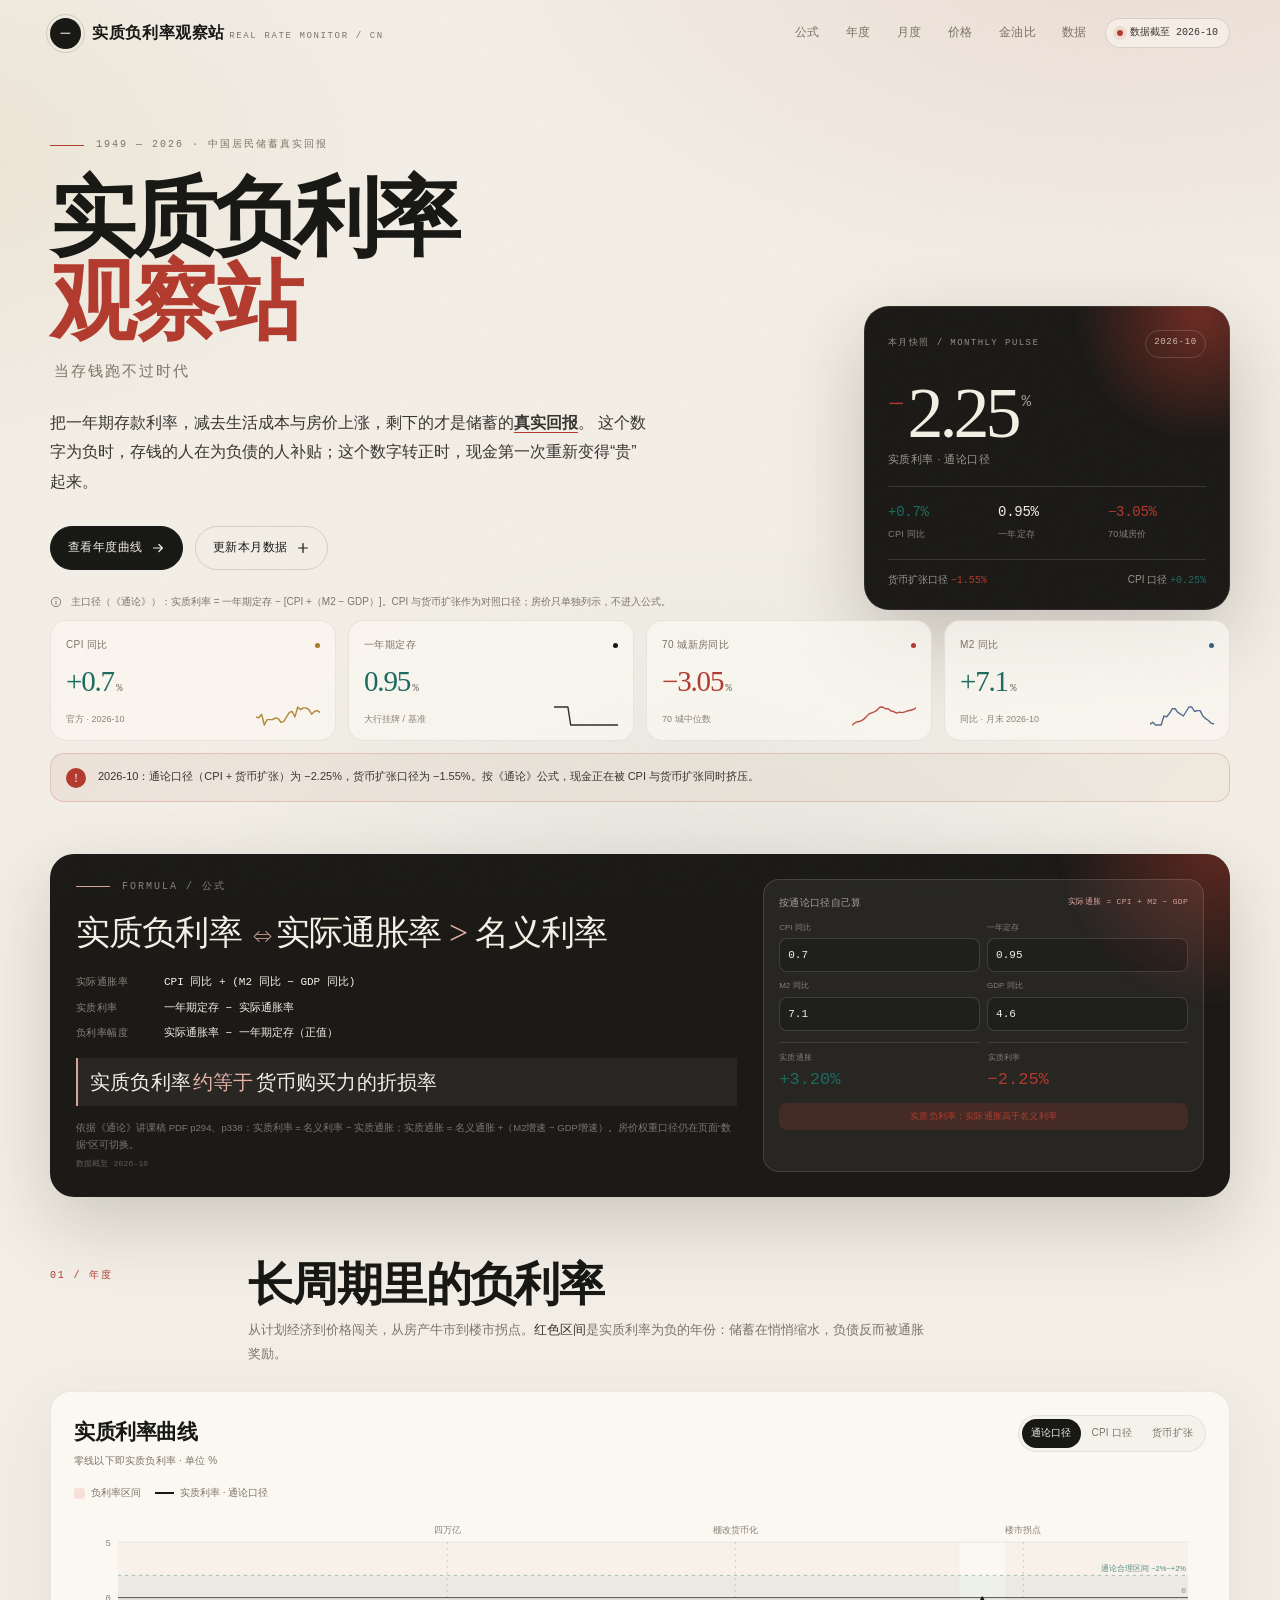
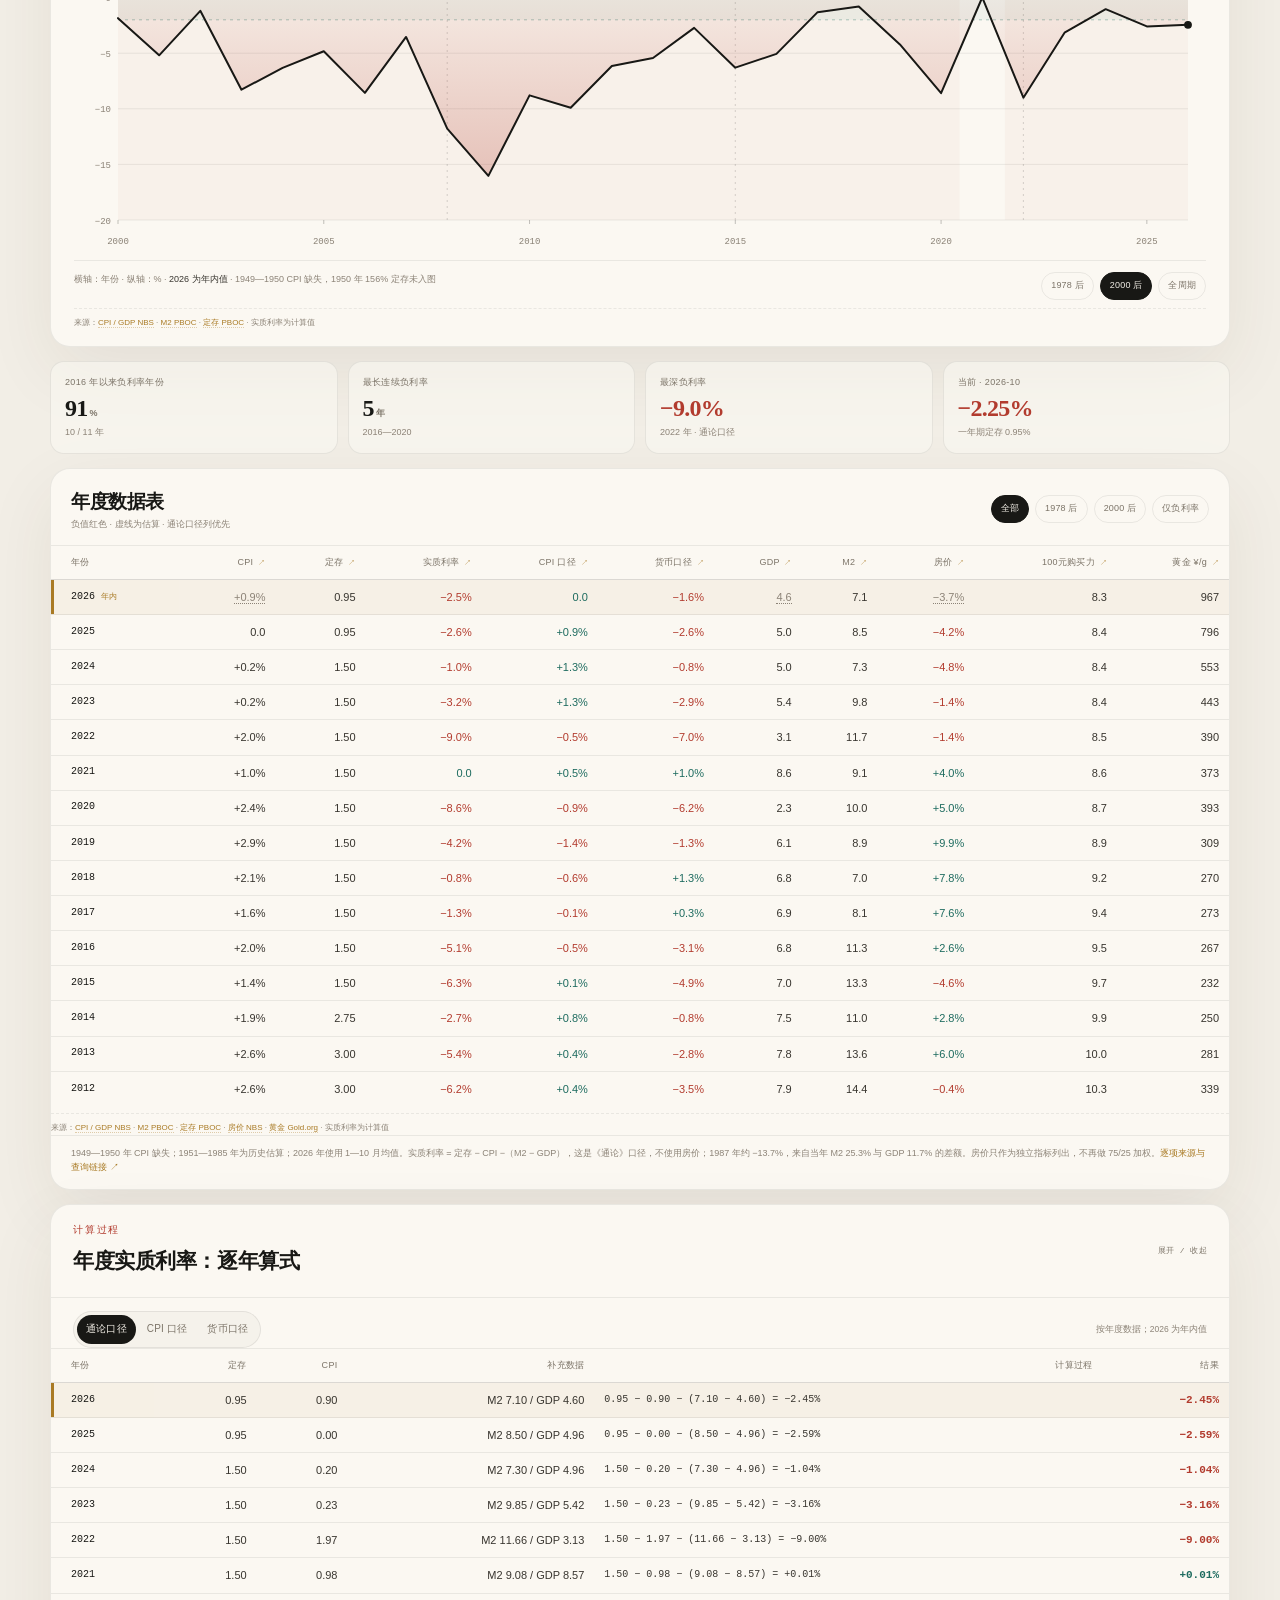
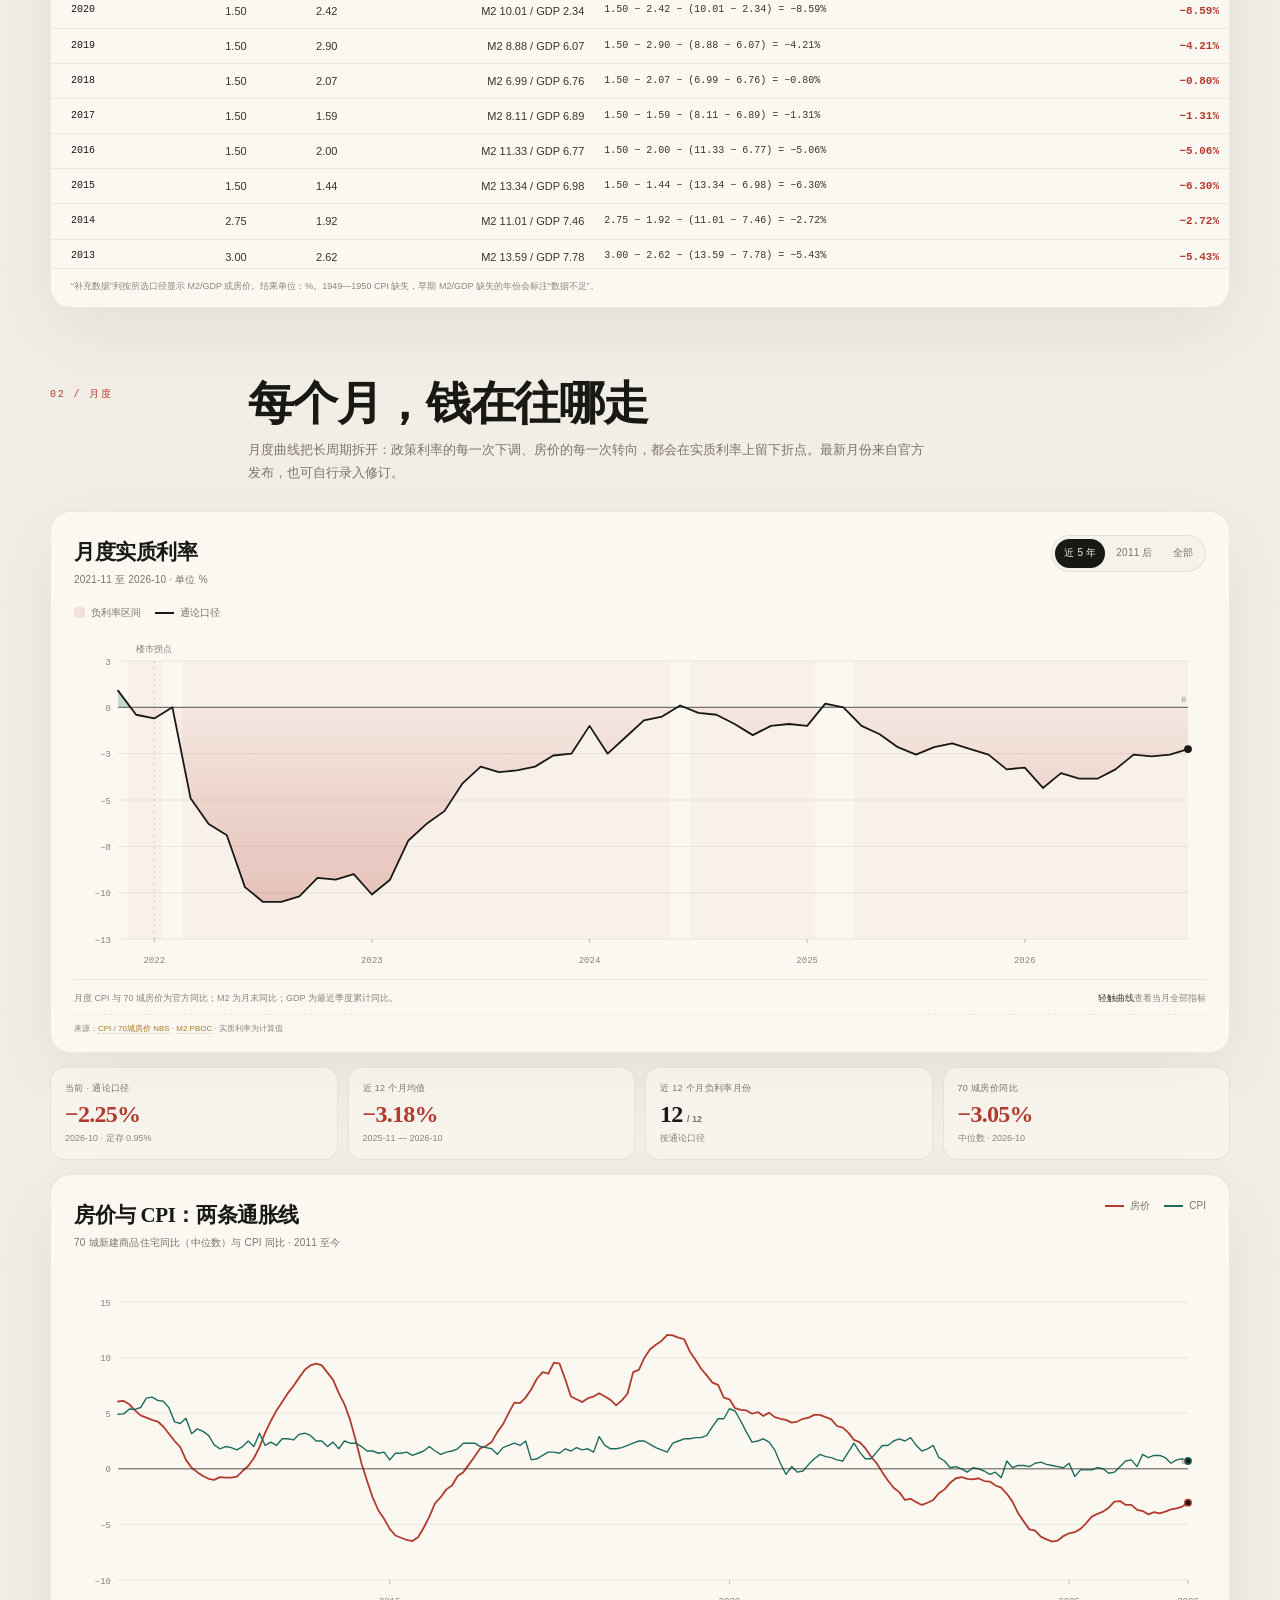
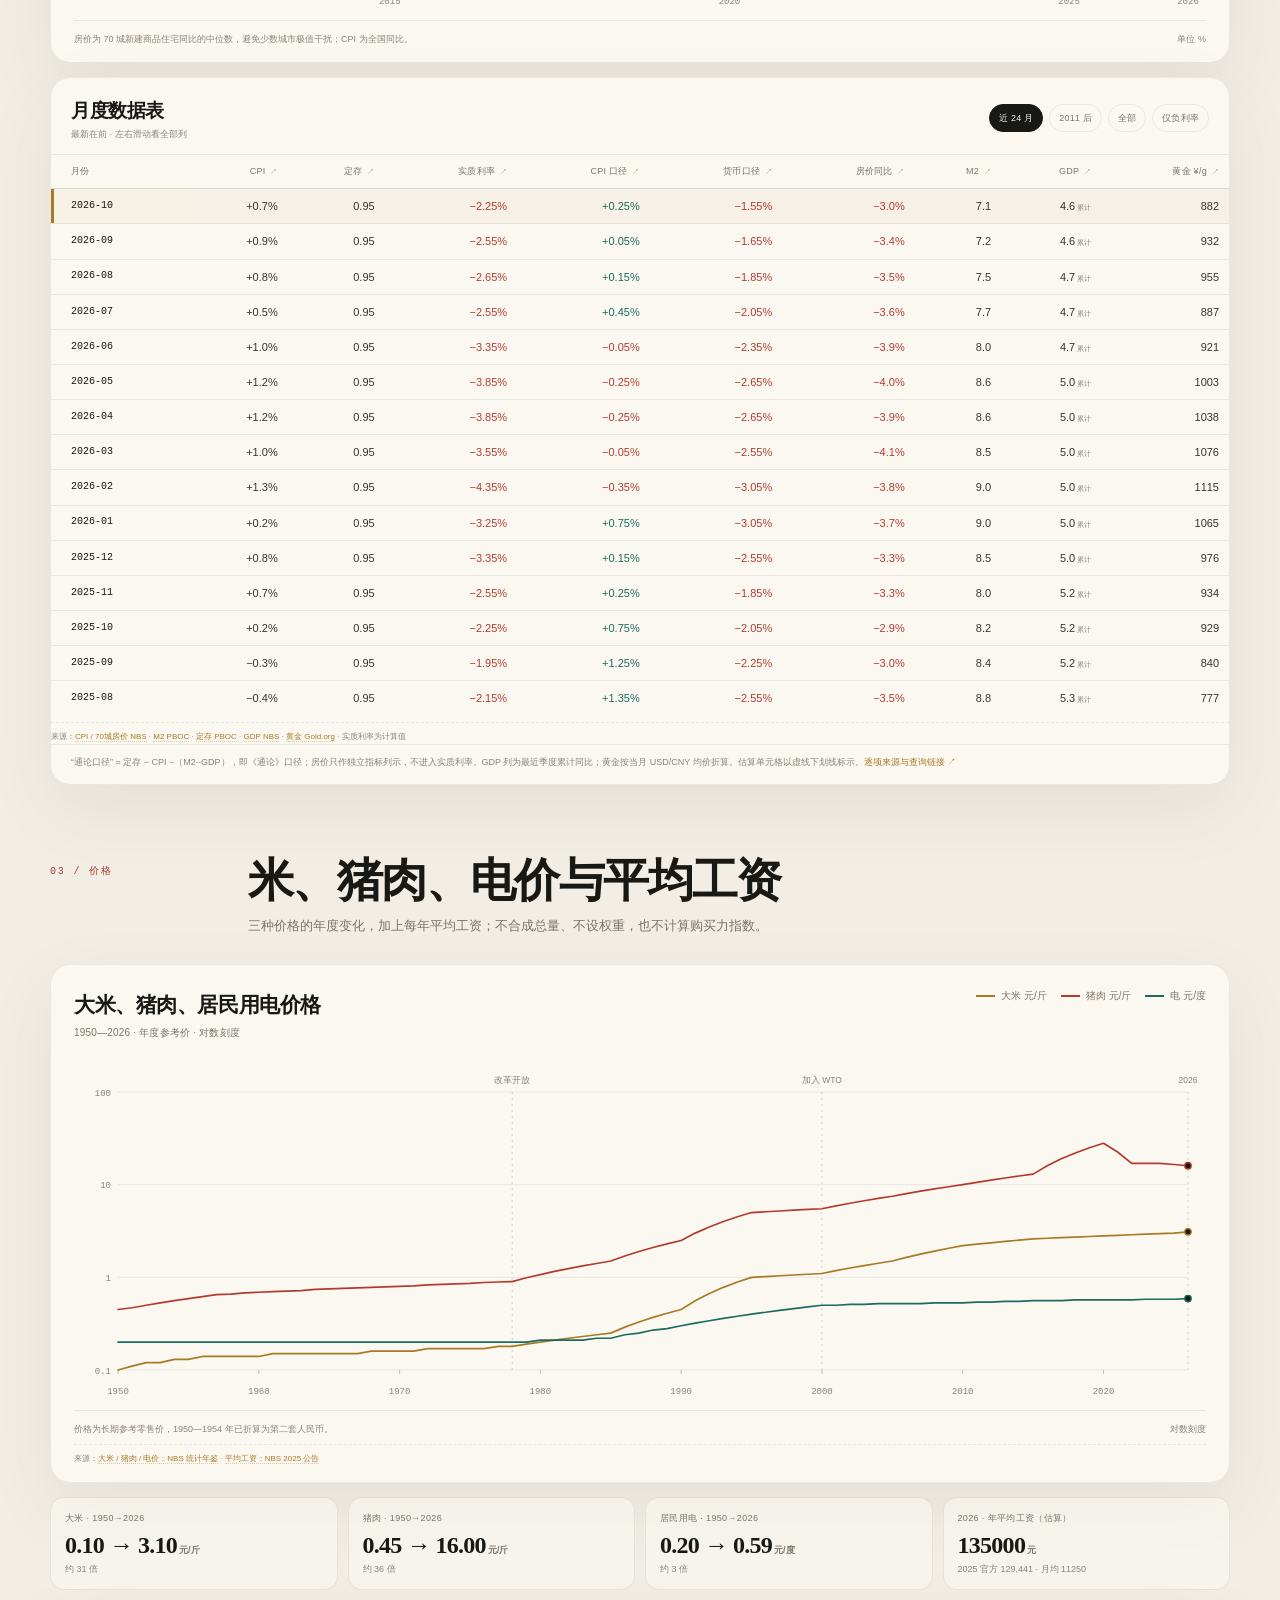
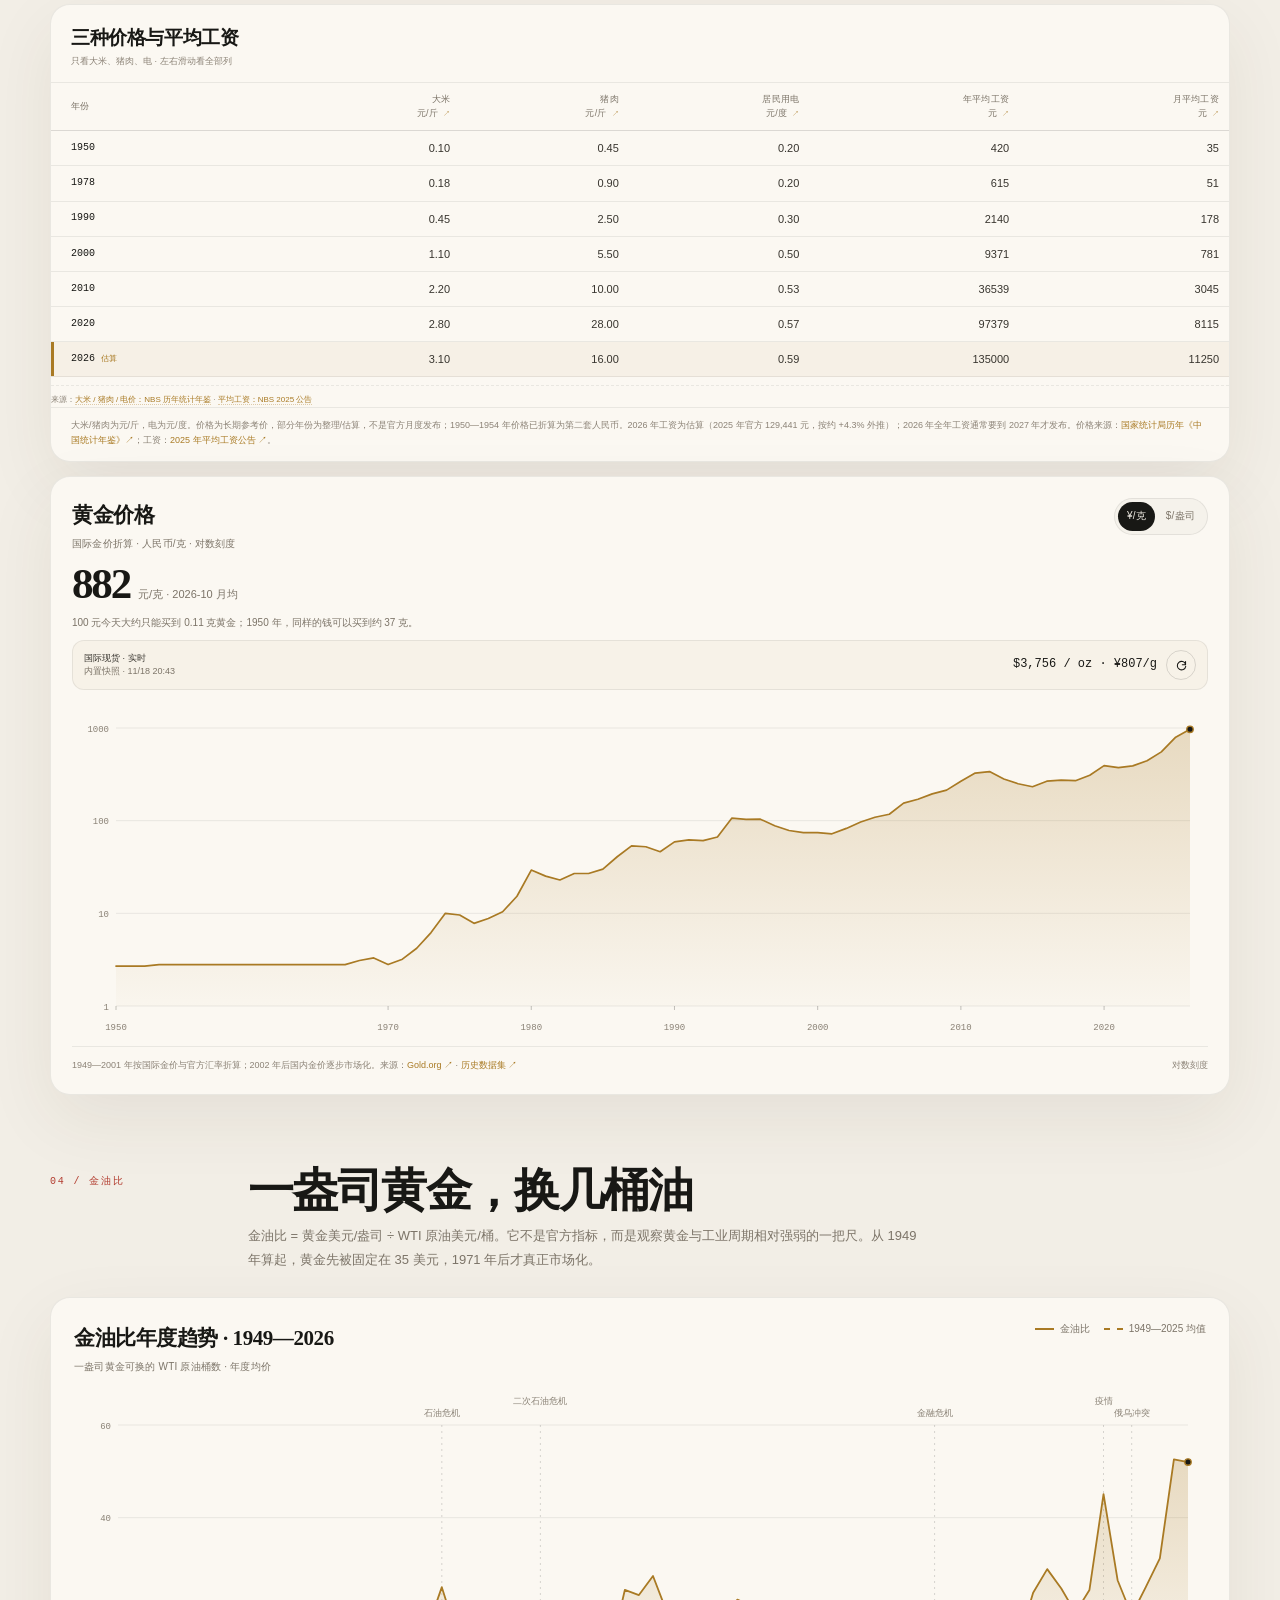
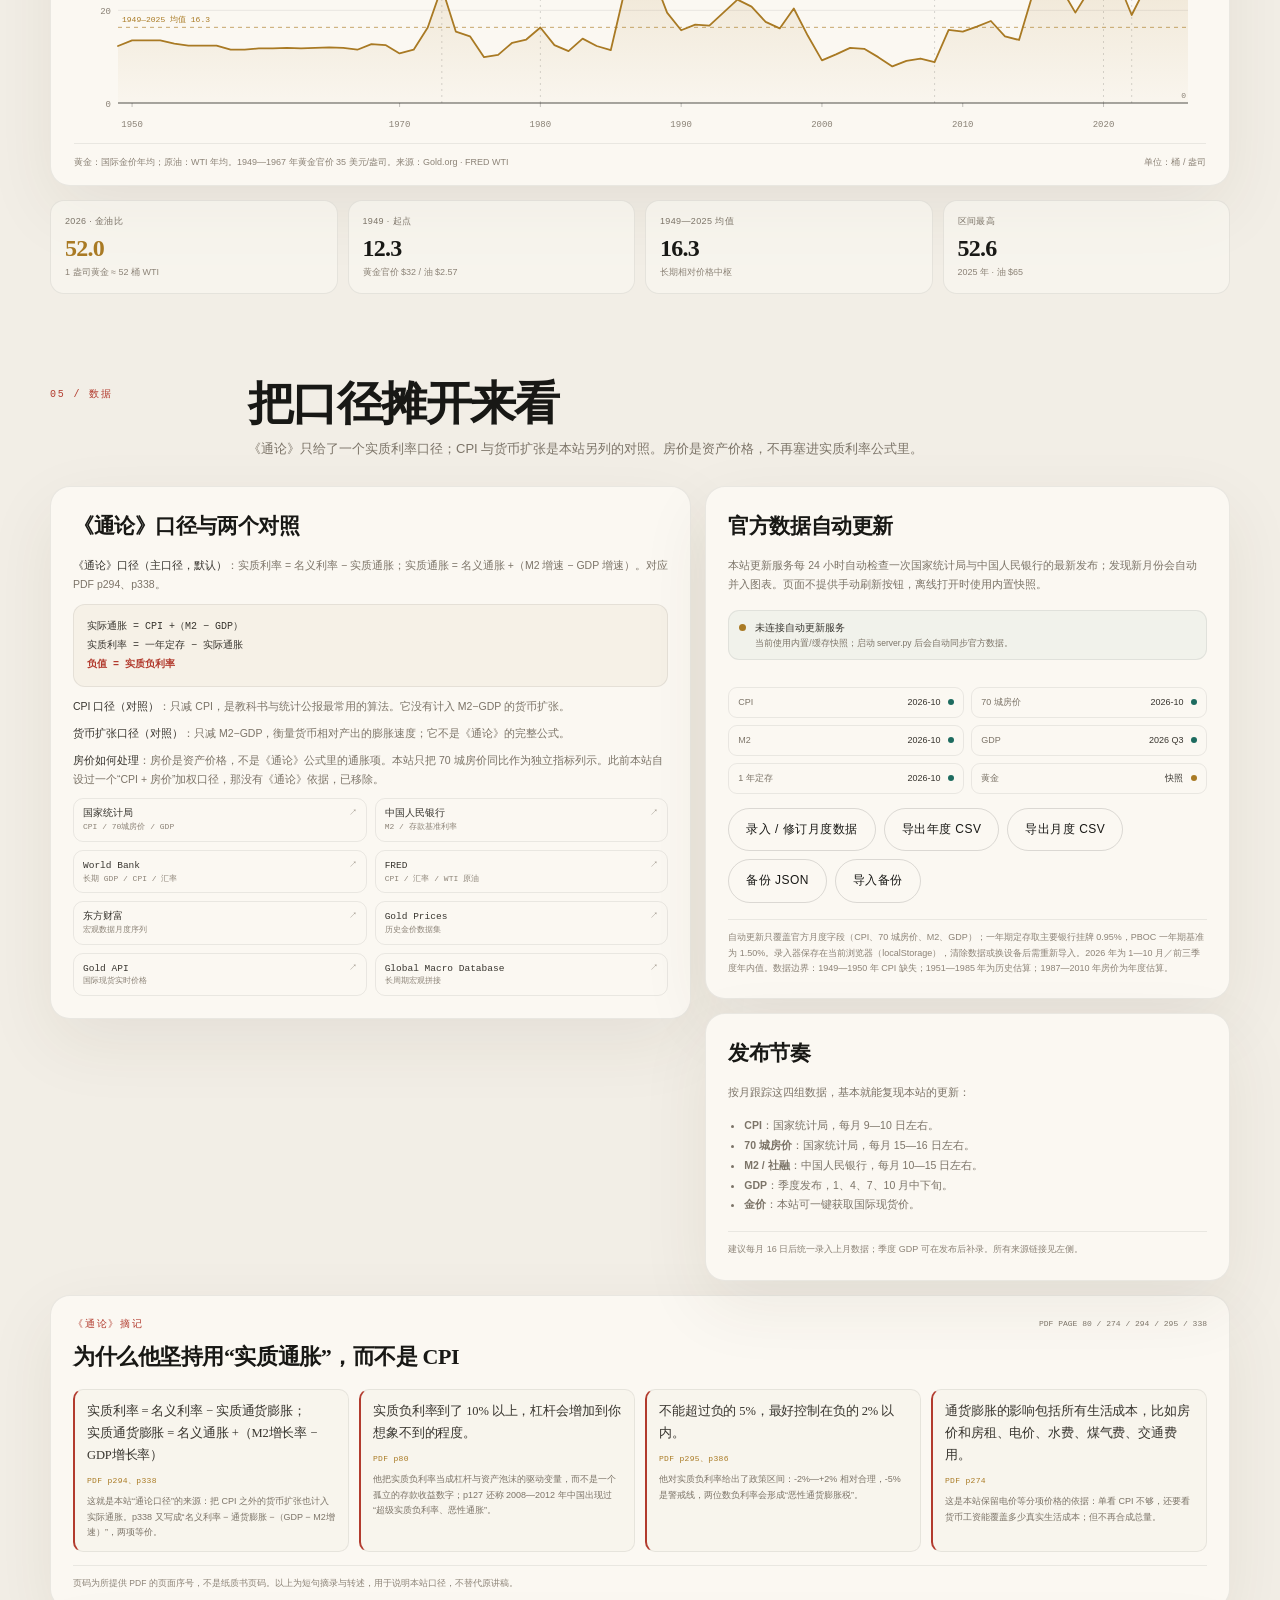
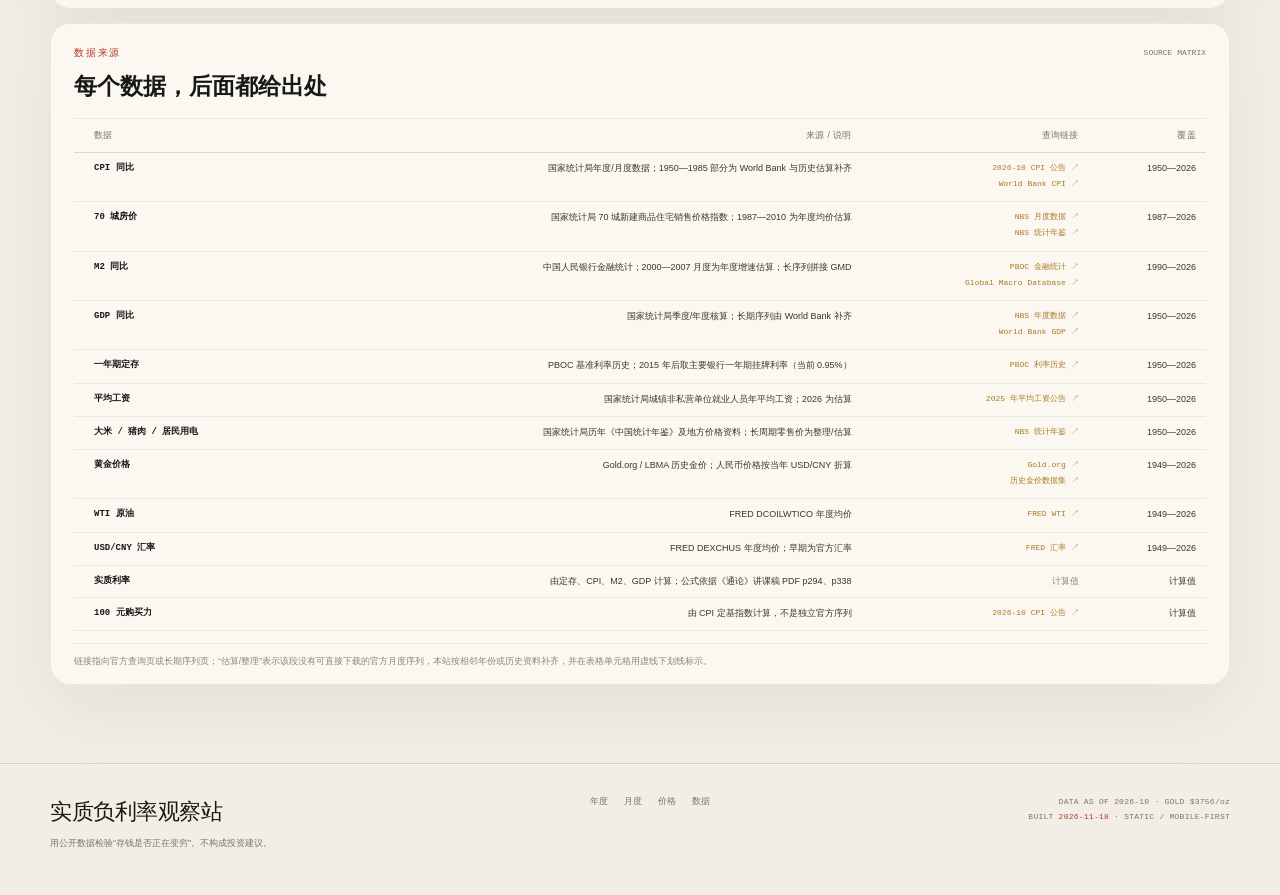
==== index.html @ da15b1eb "update index.html" ====
<!doctype html>
<html lang="zh-CN">
<head>
<meta charset="utf-8">
<meta name="viewport" content="width=device-width, initial-scale=1, viewport-fit=cover">
<meta name="theme-color" content="#f2eee6">
<meta name="description" content="中国实质负利率观察站：1949—2026 年实质利率、CPI、一年期定存、M2、GDP、70城房价与黄金购买力。手机可用、可自行更新月度数据。">
<meta name="apple-mobile-web-app-capable" content="yes">
<meta name="apple-mobile-web-app-status-bar-style" content="default">
<meta name="format-detection" content="telephone=no">
<title>实质负利率观察站 · 1949—2026</title>
<style>
/* =========================================================
   实质负利率观察站 — editorial data dashboard
   ========================================================= */
:root{
  --paper:#f2eee6;
  --paper-deep:#e9e3d7;
  --card:#fbf8f2;
  --card-2:#f6f1e7;
  --ink:#181815;
  --ink-2:#38352f;
  --muted:#7c7468;
  --muted-2:#8c8377;
  --line:rgba(24,24,21,.14);
  --line-soft:rgba(24,24,21,.075);
  --red:#b23b2e;
  --red-deep:#8e2b21;
  --red-soft:rgba(178,59,46,.12);
  --teal:#1d6b5f;
  --teal-soft:rgba(29,107,95,.11);
  --gold:#a97a24;
  --gold-soft:rgba(169,122,36,.12);
  --blue:#3d5f84;
  --serif:"Songti SC","STSong","Noto Serif SC","Source Han Serif SC",Georgia,"Times New Roman",serif;
  --sans:"PingFang SC","Hiragino Sans GB","Microsoft YaHei","Noto Sans SC",-apple-system,BlinkMacSystemFont,"Segoe UI",sans-serif;
  --mono:"SF Mono","Roboto Mono","Cascadia Mono",Menlo,Consolas,monospace;
  --radius:20px;
  --shadow:0 24px 70px rgba(63,50,32,.075);
  --max:1180px;
}
*{box-sizing:border-box}
html{scroll-behavior:smooth;-webkit-text-size-adjust:100%}
body{
  margin:0;background:var(--paper);color:var(--ink);font-family:var(--sans);
  font-size:15px;line-height:1.65;
  background-image:
    radial-gradient(1100px 620px at 88% -8%,rgba(178,59,46,.10),transparent 62%),
    radial-gradient(900px 540px at -8% 18%,rgba(169,122,36,.09),transparent 58%),
    radial-gradient(800px 600px at 55% 100%,rgba(29,107,95,.055),transparent 62%);
  background-attachment:fixed;
}
body:before{
  content:"";position:fixed;inset:0;z-index:9999;pointer-events:none;opacity:.028;
  background-image:url("data:image/svg+xml,%3Csvg xmlns='http://www.w3.org/2000/svg' width='140' height='140'%3E%3Cfilter id='n'%3E%3CfeTurbulence type='fractalNoise' baseFrequency='.9' numOctaves='3' stitchTiles='stitch'/%3E%3C/filter%3E%3Crect width='140' height='140' filter='url(%23n)' opacity='.55'/%3E%3C/svg%3E");
}
::selection{background:var(--red);color:#fff}
a{color:inherit;text-decoration:none}
button,input,select{font:inherit;color:inherit}
button{cursor:pointer}
img,svg{display:block}
.wrap{width:min(var(--max),calc(100% - 48px));margin-inline:auto}
.serif{font-family:var(--serif)}
.mono{font-family:var(--mono);font-variant-numeric:tabular-nums}
.num{font-variant-numeric:tabular-nums}
.muted{color:var(--muted)}
.neg{color:var(--red)!important}
.pos{color:var(--teal)!important}
.gold{color:var(--gold)!important}
.sr-only{position:absolute;width:1px;height:1px;padding:0;margin:-1px;overflow:hidden;clip:rect(0,0,0,0);white-space:nowrap;border:0}

/* ---------- top bar ---------- */
.topbar{
  position:sticky;top:0;z-index:80;border-bottom:1px solid transparent;
  transition:background .25s ease,border-color .25s ease,backdrop-filter .25s ease;
}
.topbar.scrolled{
  background:rgba(242,238,230,.82);border-bottom-color:var(--line-soft);
  -webkit-backdrop-filter:blur(16px) saturate(1.2);backdrop-filter:blur(16px) saturate(1.2);
}
.topbar-inner{height:66px;display:flex;align-items:center;justify-content:space-between;gap:18px}
.brand{display:flex;align-items:center;gap:11px;min-width:0}
.brand-mark{
  width:31px;height:31px;border-radius:50%;background:var(--ink);color:var(--paper);
  display:grid;place-items:center;font-family:var(--serif);font-size:21px;line-height:1;
  position:relative;flex:0 0 auto;
}
.brand-mark:after{content:"";position:absolute;inset:-4px;border:1px solid var(--line);border-radius:50%}
.brand-name{font-family:var(--serif);font-weight:700;letter-spacing:.04em;font-size:16px;white-space:nowrap}
.brand-sub{font-family:var(--mono);font-size:9px;letter-spacing:.18em;color:var(--muted);text-transform:uppercase;white-space:nowrap}
.desktop-nav{display:flex;align-items:center;gap:26px;margin-left:auto}
.desktop-nav a{font-size:12px;color:var(--muted);letter-spacing:.04em;position:relative;padding:4px 0}
.desktop-nav a:hover,.desktop-nav a.active{color:var(--ink)}
.desktop-nav a.active:after{content:"";position:absolute;left:0;right:0;bottom:-2px;height:1px;background:var(--ink)}
.status-pill{
  display:flex;align-items:center;gap:7px;border:1px solid var(--line);border-radius:999px;
  padding:6px 11px;font-family:var(--mono);font-size:10px;color:var(--ink-2);white-space:nowrap;
  background:rgba(251,248,242,.55);
}
.live-dot{width:6px;height:6px;border-radius:50%;background:var(--red);box-shadow:0 0 0 4px rgba(178,59,46,.10);animation:pulse 2.8s infinite}
@keyframes pulse{0%,100%{opacity:1}50%{opacity:.35}}

/* ---------- hero ---------- */
.hero{padding:70px 0 38px;position:relative}
.hero-grid{display:grid;grid-template-columns:minmax(0,1.35fr) minmax(340px,.65fr);gap:54px;align-items:end}
.eyebrow{display:flex;align-items:center;gap:12px;font-family:var(--mono);font-size:10px;letter-spacing:.2em;color:var(--muted);text-transform:uppercase;margin-bottom:22px}
.eyebrow:before{content:"";width:34px;height:1px;background:var(--red)}
.hero h1{font-family:var(--serif);font-weight:700;font-size:clamp(48px,7.1vw,86px);line-height:.98;letter-spacing:-.055em;margin:0 0 24px}
.hero h1 em{font-style:normal;display:block;color:var(--red);letter-spacing:-.03em}
.hero h1 .thin{display:block;font-family:var(--sans);font-weight:400;color:var(--muted);font-size:clamp(12px,1.15vw,15px);letter-spacing:.14em;line-height:1.6;margin-top:16px;padding-left:4px}
.hero-lede{max-width:600px;font-size:16px;line-height:1.85;color:var(--ink-2);margin:0}
.hero-lede strong{font-weight:600;border-bottom:1px solid var(--red);padding-bottom:1px}
.hero-actions{display:flex;align-items:center;gap:12px;flex-wrap:wrap;margin-top:30px}
.btn{
  border:1px solid var(--ink);background:var(--ink);color:var(--paper);border-radius:999px;
  padding:11px 17px;font-size:12px;letter-spacing:.04em;display:inline-flex;align-items:center;gap:8px;
  transition:transform .18s ease,background .18s ease,color .18s ease;min-height:42px;
}
.btn:hover{transform:translateY(-1px);background:#000}
.btn.ghost{background:transparent;color:var(--ink);border-color:var(--line)}
.btn.ghost:hover{background:rgba(24,24,21,.05)}
.btn.small{padding:8px 12px;min-height:36px;font-size:11px}
.btn svg{width:14px;height:14px;flex:0 0 auto}
.pulse-card{
  position:relative;background:#1b1a17;color:#f4efe4;border-radius:25px;padding:24px 24px 21px;
  box-shadow:0 30px 80px rgba(35,28,18,.22);overflow:hidden;
}
.pulse-card:before{
  content:"";position:absolute;width:260px;height:260px;border-radius:50%;right:-100px;top:-120px;
  background:radial-gradient(circle,rgba(178,59,46,.55),transparent 68%);filter:blur(4px);
}
.pulse-card:after{content:"";position:absolute;inset:0;border:1px solid rgba(255,255,255,.09);border-radius:25px;pointer-events:none}
.pulse-head{display:flex;justify-content:space-between;align-items:center;font-family:var(--mono);font-size:9px;letter-spacing:.16em;text-transform:uppercase;color:rgba(244,239,228,.55);position:relative}
.pulse-head .pill{border:1px solid rgba(255,255,255,.16);border-radius:999px;padding:4px 8px;color:rgba(244,239,228,.75);letter-spacing:.08em}
.pulse-main{display:flex;align-items:flex-start;margin:23px 0 4px;line-height:.9;position:relative}
.pulse-sign{font-family:var(--serif);font-size:29px;margin-top:9px;margin-right:3px;color:#d8a39a}
.pulse-big{font-family:var(--serif);font-size:72px;letter-spacing:-.055em;font-variant-numeric:tabular-nums}
.pulse-unit{font-family:var(--mono);font-size:16px;margin-top:14px;margin-left:4px;color:rgba(244,239,228,.6)}
.pulse-label{font-size:11px;color:rgba(244,239,228,.6);letter-spacing:.04em;position:relative}
.pulse-divider{height:1px;background:rgba(255,255,255,.13);margin:18px 0 14px}
.pulse-grid{display:grid;grid-template-columns:repeat(3,1fr);gap:12px;position:relative}
.pulse-grid b{display:block;font-family:var(--mono);font-size:14px;font-weight:500;letter-spacing:-.02em}
.pulse-grid span{display:block;font-size:9px;color:rgba(244,239,228,.48);margin-top:3px;letter-spacing:.04em}
.pulse-foot{display:flex;justify-content:space-between;gap:10px;margin-top:17px;padding-top:12px;border-top:1px solid rgba(255,255,255,.13);font-size:10px;color:rgba(244,239,228,.58);position:relative}
.pulse-foot b{font-family:var(--mono);font-weight:500;color:#f4efe4}
.hero-note{display:flex;align-items:flex-start;gap:9px;margin-top:24px;font-size:10px;color:var(--muted);line-height:1.6}
.hero-note svg{flex:0 0 auto;margin-top:2px;width:12px;height:12px}

/* ---------- metric strip ---------- */
.metric-strip{display:grid;grid-template-columns:repeat(4,1fr);gap:12px;margin-top:10px}
.metric{
  background:rgba(251,248,242,.72);border:1px solid var(--line-soft);border-radius:16px;
  padding:16px 15px 13px;position:relative;overflow:hidden;min-height:116px;
  transition:transform .2s ease,border-color .2s ease,background .2s ease;
}
.metric:hover{transform:translateY(-2px);border-color:var(--line);background:var(--card)}
.metric-top{display:flex;justify-content:space-between;align-items:center;font-size:10px;color:var(--muted);letter-spacing:.04em}
.metric-top .dot{width:5px;height:5px;border-radius:50%;background:var(--gold)}
.metric-value{font-family:var(--serif);font-size:29px;letter-spacing:-.04em;line-height:1;margin-top:13px;font-variant-numeric:tabular-nums}
.metric-value small{font-family:var(--mono);font-size:11px;color:var(--muted);letter-spacing:0;margin-left:2px}
.metric-sub{display:flex;align-items:end;justify-content:space-between;gap:8px;margin-top:9px;font-size:9px;color:var(--muted-2)}
.spark{width:64px;height:22px;opacity:.9;flex:0 0 auto}

/* ---------- sections ---------- */
.section{padding:62px 0 8px;scroll-margin-top:86px}
.section-head{display:grid;grid-template-columns:170px minmax(0,1fr);gap:28px;align-items:start;margin-bottom:26px}
.section-kicker{font-family:var(--mono);font-size:10px;letter-spacing:.18em;color:var(--red);padding-top:9px;text-transform:uppercase}
.section-head h2{font-family:var(--serif);font-size:clamp(31px,4vw,46px);line-height:1.12;letter-spacing:-.035em;margin:0 0 8px}
.section-head p{margin:0;color:var(--muted);font-size:13px;max-width:680px;line-height:1.8}
.section-head p b{color:var(--ink-2);font-weight:500}
.card{
  background:var(--card);border:1px solid var(--line-soft);border-radius:var(--radius);
  box-shadow:var(--shadow);
}
.chart-card{padding:23px 23px 16px;margin-bottom:14px;overflow:hidden}
.card-head{display:flex;align-items:flex-start;justify-content:space-between;gap:16px;flex-wrap:wrap;margin-bottom:16px}
.card-head h3{font-family:var(--serif);font-size:21px;letter-spacing:-.02em;margin:0 0 3px}
.card-head p{margin:0;font-size:10px;color:var(--muted);letter-spacing:.02em}
.segmented{display:inline-flex;padding:3px;border:1px solid var(--line-soft);background:rgba(242,238,230,.65);border-radius:999px;gap:2px;flex-wrap:wrap}
.segmented button{border:0;background:transparent;color:var(--muted);font-size:10px;padding:6px 9px;border-radius:999px;white-space:nowrap;letter-spacing:.02em;min-height:29px}
.segmented button.active{background:var(--ink);color:var(--paper)}
.segmented button:hover:not(.active){color:var(--ink)}
.chart-legend{display:flex;flex-wrap:wrap;gap:14px;align-items:center;margin:2px 0 6px;font-size:10px;color:var(--muted)}
.legend-item{display:inline-flex;align-items:center;gap:6px}
.legend-line{width:19px;height:0;border-top:2px solid var(--ink);display:inline-block}
.legend-line.dash{border-top-style:dashed;border-color:var(--gold)}
.legend-line.red{border-color:var(--red)}
.legend-line.teal{border-color:var(--teal)}
.legend-swatch{width:11px;height:11px;border-radius:3px;background:var(--red-soft)}
.chart-wrap{position:relative;width:100%;min-height:260px;margin-top:2px;touch-action:pan-y}
.chart-wrap svg{width:100%;height:auto;overflow:visible}
.chart-tip{
  position:absolute;z-index:5;min-width:154px;max-width:240px;pointer-events:none;opacity:0;transform:translateY(4px);
  transition:opacity .12s ease,transform .12s ease;background:rgba(24,24,21,.94);color:#f7f2e8;
  border:1px solid rgba(255,255,255,.13);border-radius:12px;padding:10px 11px;box-shadow:0 12px 38px rgba(20,16,10,.22);
  font-size:10px;line-height:1.55;-webkit-backdrop-filter:blur(8px);backdrop-filter:blur(8px);
}
.chart-tip.show{opacity:1;transform:translateY(0)}
.chart-tip b{display:block;font-family:var(--mono);font-size:11px;letter-spacing:.03em;margin-bottom:5px;color:#fff}
.tip-row{display:flex;justify-content:space-between;gap:10px;color:rgba(247,242,232,.65)}
.tip-row em{font-style:normal;color:#fff;font-family:var(--mono);font-variant-numeric:tabular-nums}
.tip-row .neg{color:#f0a89c!important}
.tip-row .pos{color:#8fc9bc!important}
.chart-foot{display:flex;justify-content:space-between;gap:14px;flex-wrap:wrap;margin-top:8px;padding-top:11px;border-top:1px solid var(--line-soft);font-size:9px;color:var(--muted-2);line-height:1.6}
.chart-foot b{color:var(--ink-2);font-weight:500}
.callout{
  display:flex;gap:12px;align-items:flex-start;border:1px solid rgba(178,59,46,.2);
  background:linear-gradient(135deg,rgba(178,59,46,.065),rgba(169,122,36,.035));
  border-radius:14px;padding:13px 15px;font-size:11px;line-height:1.75;color:var(--ink-2);margin-top:12px;
}
.callout strong{font-weight:600;color:var(--red-deep)}
.callout .mark{flex:0 0 auto;width:20px;height:20px;border-radius:50%;background:var(--red);color:#fff;display:grid;place-items:center;font-family:var(--serif);font-size:12px;margin-top:1px}
.stat-row{display:grid;grid-template-columns:repeat(4,1fr);gap:10px;margin:14px 0}
.stat{
  background:rgba(251,248,242,.6);border:1px solid var(--line-soft);border-radius:14px;padding:13px 14px;
}
.stat span{display:block;font-size:9px;color:var(--muted);letter-spacing:.04em}
.stat b{display:block;font-family:var(--serif);font-size:24px;letter-spacing:-.03em;line-height:1.2;margin-top:5px;font-variant-numeric:tabular-nums}
.stat small{font-family:var(--sans);font-size:9px;color:var(--muted);letter-spacing:0;margin-left:2px}
.stat p{margin:3px 0 0;font-size:9px;color:var(--muted-2);line-height:1.5}

/* ---------- tables ---------- */
.table-card{padding:17px 0 0;overflow:hidden}
.table-head{display:flex;align-items:center;justify-content:space-between;gap:12px;flex-wrap:wrap;padding:0 20px 13px}
.table-head h3{font-family:var(--serif);font-size:19px;margin:0;letter-spacing:-.02em}
.table-head .hint{font-size:9px;color:var(--muted-2)}
.table-scroll{max-height:560px;overflow:auto;border-top:1px solid var(--line-soft);scrollbar-width:thin;scrollbar-color:rgba(24,24,21,.2) transparent}
.table-scroll::-webkit-scrollbar{width:7px;height:7px}
.table-scroll::-webkit-scrollbar-thumb{background:rgba(24,24,21,.18);border-radius:99px}
table{width:100%;border-collapse:separate;border-spacing:0;font-size:11px;min-width:820px}
thead th{
  position:sticky;top:0;z-index:3;background:var(--card);text-align:right;font-weight:500;color:var(--muted);
  font-size:9px;letter-spacing:.03em;padding:9px 10px;border-bottom:1px solid var(--line);white-space:nowrap;
}
thead th:first-child{text-align:left;padding-left:20px}
tbody td{padding:8px 10px;text-align:right;border-bottom:1px solid var(--line-soft);white-space:nowrap;font-variant-numeric:tabular-nums;color:var(--ink-2)}
tbody td:first-child{text-align:left;padding-left:20px;position:sticky;left:0;background:var(--card);z-index:2;font-family:var(--mono);font-size:10px;color:var(--ink)}
tbody tr:hover td{background:#f7f2e7}
tbody tr:hover td:first-child{background:#f7f2e7}
tbody tr.is-current td{background:rgba(169,122,36,.06)}
tbody tr.is-current td:first-child{box-shadow:inset 3px 0 0 var(--gold)}
td .est{color:var(--muted-2);border-bottom:1px dotted var(--muted-2);cursor:help}
td .strong{font-weight:600;color:var(--ink)}
.table-empty{padding:30px;text-align:center;color:var(--muted);font-size:12px}
.table-note{padding:10px 20px 14px;font-size:9px;color:var(--muted-2);line-height:1.6;border-top:1px solid var(--line-soft)}
.pill-row{display:flex;gap:6px;flex-wrap:wrap}
.pill{
  border:1px solid var(--line-soft);background:transparent;border-radius:999px;padding:5px 9px;font-size:9px;
  color:var(--muted);min-height:28px;letter-spacing:.02em;
}
.pill.active{background:var(--ink);border-color:var(--ink);color:var(--paper)}

/* ---------- purchasing ---------- */
.purchase-grid{display:grid;grid-template-columns:1fr 1fr;gap:14px}
.purchase-card{padding:21px;overflow:hidden}
.purchase-card .card-head{margin-bottom:10px}
.big-read{display:flex;align-items:baseline;gap:8px;margin:3px 0 9px}
.big-read b{font-family:var(--serif);font-size:43px;line-height:1;letter-spacing:-.05em}
.big-read span{font-size:11px;color:var(--muted)}
.purchase-copy{font-size:10px;color:var(--muted);line-height:1.7;margin:0 0 8px}
.gold-live{
  display:flex;align-items:center;justify-content:space-between;gap:10px;border:1px solid var(--line-soft);
  border-radius:12px;padding:9px 11px;margin:9px 0 4px;background:rgba(169,122,36,.045);
}
.gold-live .val{font-family:var(--mono);font-size:12px;font-variant-numeric:tabular-nums}
.gold-live .lab{font-size:9px;color:var(--muted);line-height:1.5}
.gold-live .lab b{display:block;color:var(--ink-2);font-weight:500}
.icon-btn{border:1px solid var(--line);background:transparent;border-radius:50%;width:30px;height:30px;display:grid;place-items:center;flex:0 0 auto}
.icon-btn:hover{background:rgba(24,24,21,.05)}
.icon-btn svg{width:13px;height:13px}

/* ---------- data / method ---------- */
.data-grid{display:grid;grid-template-columns:1.1fr .9fr;gap:14px;align-items:start}
.method-card{padding:22px}
.method-card h3{font-family:var(--serif);font-size:21px;margin:0 0 12px;letter-spacing:-.02em}
.method-card h4{font-size:11px;margin:18px 0 6px;letter-spacing:.02em}
.method-card p,.method-card li{font-size:10.5px;color:var(--muted);line-height:1.8}
.method-card p{margin:0 0 8px}
.method-card ul{margin:0;padding-left:16px}
.method-card li{margin-bottom:4px}
.method-card b{color:var(--ink-2);font-weight:500}
.formula{
  border:1px solid var(--line-soft);background:var(--card-2);border-radius:12px;padding:12px 13px;
  font-family:var(--mono);font-size:10px;line-height:1.9;color:var(--ink-2);margin:10px 0;overflow:auto;
}
.formula em{font-style:normal;color:var(--red);font-weight:600}
.setting-row{display:flex;align-items:center;justify-content:space-between;gap:14px;border-top:1px solid var(--line-soft);padding:13px 0 2px;margin-top:13px}
.setting-row label{font-size:10px;color:var(--ink-2)}
.setting-row .val{font-family:var(--mono);font-size:11px;color:var(--red)}
input[type=range]{width:110px;accent-color:var(--red)}
.source-list{display:grid;grid-template-columns:1fr 1fr;gap:8px;margin-top:10px}
.source-list a{
  display:flex;justify-content:space-between;gap:10px;border:1px solid var(--line-soft);border-radius:10px;
  padding:8px 9px;font-size:9px;color:var(--muted);line-height:1.45;transition:border-color .2s ease,background .2s ease;
}
.source-list a:hover{border-color:var(--line);background:rgba(24,24,21,.03)}
.source-list a b{display:block;color:var(--ink-2);font-weight:500;font-size:9.5px}
.source-list a span{font-family:var(--mono);font-size:8px;color:var(--muted-2);flex:0 0 auto}
.action-card{padding:22px;display:flex;flex-direction:column;gap:10px}
.action-card h3{font-family:var(--serif);font-size:21px;margin:0 0 2px;letter-spacing:-.02em}
.action-card p{font-size:10.5px;color:var(--muted);line-height:1.8;margin:0 0 4px}
.action-row{display:flex;gap:8px;flex-wrap:wrap}
.freshness{display:grid;grid-template-columns:1fr 1fr;gap:7px;margin:8px 0 4px}
.fresh{display:flex;align-items:center;justify-content:space-between;gap:8px;border:1px solid var(--line-soft);border-radius:9px;padding:7px 9px;font-size:9px;color:var(--muted)}
.fresh b{font-weight:500;color:var(--ink-2)}
.fresh .ok{width:6px;height:6px;border-radius:50%;background:var(--teal)}
.fresh .wait{width:6px;height:6px;border-radius:50%;background:var(--gold)}
.disclaimer{font-size:9px;color:var(--muted-2);line-height:1.7;border-top:1px solid var(--line-soft);padding-top:10px;margin-top:6px}

/* ---------- footer ---------- */
footer{margin-top:70px;border-top:1px solid var(--line);padding:30px 0 44px;color:var(--muted);font-size:9px}
.footer-grid{display:flex;justify-content:space-between;gap:24px;flex-wrap:wrap}
.footer-brand{font-family:var(--serif);font-size:22px;color:var(--ink);letter-spacing:-.02em;margin-bottom:6px}
.footer-links{display:flex;gap:16px;flex-wrap:wrap}
.footer-links a:hover{color:var(--ink)}
.footer-meta{text-align:right;line-height:1.9;font-family:var(--mono);font-size:8px;letter-spacing:.03em}
.footer-meta .red{color:var(--red)}

/* ---------- bottom nav ---------- */
.mobile-nav{display:none}
@media(max-width:860px){
  .mobile-nav{
    display:flex;position:fixed;left:12px;right:12px;bottom:calc(10px + env(safe-area-inset-bottom));z-index:90;
    background:rgba(24,24,21,.94);border:1px solid rgba(255,255,255,.12);border-radius:18px;
    box-shadow:0 18px 50px rgba(20,16,10,.25);padding:6px 4px;-webkit-backdrop-filter:blur(14px);backdrop-filter:blur(14px);
  }
  .mobile-nav a{
    flex:1;display:flex;flex-direction:column;align-items:center;gap:2px;color:rgba(244,239,228,.52);
    font-size:8px;padding:7px 2px 5px;border-radius:12px;letter-spacing:.02em;
  }
  .mobile-nav a svg{width:15px;height:15px}
  .mobile-nav a.active{color:#f4efe4;background:rgba(255,255,255,.08)}
  body{padding-bottom:86px}
}

/* ---------- sheet ---------- */
.sheet-overlay{
  position:fixed;inset:0;z-index:120;background:rgba(20,17,12,.42);opacity:0;visibility:hidden;
  transition:opacity .22s ease,visibility .22s ease;-webkit-backdrop-filter:blur(3px);backdrop-filter:blur(3px);
}
.sheet-overlay.open{opacity:1;visibility:visible}
.sheet{
  position:fixed;z-index:121;right:20px;bottom:20px;width:min(520px,calc(100% - 40px));max-height:min(88vh,760px);
  background:var(--card);border:1px solid var(--line);border-radius:23px;box-shadow:0 40px 100px rgba(30,24,16,.28);
  transform:translateY(18px);opacity:0;visibility:hidden;transition:transform .24s ease,opacity .24s ease,visibility .24s ease;
  display:flex;flex-direction:column;overflow:hidden;
}
.sheet.open{transform:translateY(0);opacity:1;visibility:visible}
.sheet-head{display:flex;align-items:flex-start;justify-content:space-between;gap:14px;padding:19px 20px 14px;border-bottom:1px solid var(--line-soft)}
.sheet-head h3{font-family:var(--serif);font-size:22px;margin:0 0 3px;letter-spacing:-.02em}
.sheet-head p{margin:0;font-size:9.5px;color:var(--muted)}
.sheet-close{border:1px solid var(--line);background:transparent;border-radius:50%;width:30px;height:30px;display:grid;place-items:center;flex:0 0 auto}
.sheet-body{padding:16px 20px 20px;overflow:auto}
.form-grid{display:grid;grid-template-columns:1fr 1fr;gap:10px}
.field{display:flex;flex-direction:column;gap:4px}
.field.full{grid-column:1/-1}
.field label{font-size:9px;color:var(--muted);letter-spacing:.03em}
.field input{
  border:1px solid var(--line);background:rgba(255,255,255,.38);border-radius:9px;padding:9px 10px;
  font-family:var(--mono);font-size:11px;min-height:38px;outline:0;width:100%;
}
.field input:focus{border-color:var(--red);box-shadow:0 0 0 3px rgba(178,59,46,.09)}
.field .unit{font-size:8px;color:var(--muted-2)}
.sheet-actions{display:flex;gap:8px;flex-wrap:wrap;margin-top:14px}
.sheet-actions .btn{flex:1;justify-content:center}
.sheet-note{font-size:9px;color:var(--muted-2);line-height:1.7;margin-top:10px}
.toast{
  position:fixed;left:50%;bottom:24px;transform:translate(-50%,16px);z-index:200;background:var(--ink);color:var(--paper);
  border-radius:999px;padding:9px 16px;font-size:10px;opacity:0;visibility:hidden;transition:all .22s ease;
  box-shadow:0 12px 40px rgba(20,16,10,.25);max-width:calc(100% - 32px);text-align:center;
}
.toast.show{opacity:1;visibility:visible;transform:translate(-50%,0)}
@media(max-width:860px){.toast{bottom:calc(84px + env(safe-area-inset-bottom))}}

/* ---------- responsive ---------- */
@media(max-width:1020px){
  .hero-grid{grid-template-columns:1fr;gap:30px;align-items:start}
  .pulse-card{max-width:560px}
  .metric-strip{grid-template-columns:repeat(2,1fr)}
  .section-head{grid-template-columns:130px minmax(0,1fr);gap:20px}
  .purchase-grid,.data-grid{grid-template-columns:1fr}
}
@media(max-width:700px){
  .wrap{width:calc(100% - 32px)}
  .desktop-nav{display:none}
  .topbar-inner{height:58px}
  .brand-sub{display:none}
  .status-pill{font-size:8.5px;padding:5px 8px}
  .hero{padding:44px 0 26px}
  .hero h1{font-size:clamp(43px,13.5vw,62px);margin-bottom:18px}
  .hero-lede{font-size:13.5px;line-height:1.8}
  .hero-actions{margin-top:22px}
  .pulse-card{padding:20px;border-radius:20px}
  .pulse-big{font-size:60px}
  .metric-strip{grid-template-columns:repeat(2,1fr);gap:8px}
  .metric{padding:13px 12px;min-height:104px;border-radius:13px}
  .metric-value{font-size:24px;margin-top:11px}
  .metric-sub{font-size:8px}
  .spark{width:50px;height:18px}
  .section{padding:45px 0 4px}
  .section-head{grid-template-columns:1fr;gap:2px;margin-bottom:18px}
  .section-kicker{padding-top:0;margin-bottom:7px}
  .section-head h2{font-size:33px}
  .section-head p{font-size:11.5px;line-height:1.75}
  .chart-card{padding:14px 13px 10px;border-radius:16px}
  .card-head h3{font-size:18px}
  .card-head{margin-bottom:10px}
  .segmented button{font-size:9px;padding:5px 7px}
  .chart-legend{font-size:9px;gap:10px}
  .chart-foot{font-size:8px;line-height:1.6}
  .stat-row{grid-template-columns:1fr 1fr;gap:8px}
  .stat{padding:11px 12px}
  .stat b{font-size:21px}
  .table-head{padding:0 14px 11px}
  .table-head h3{font-size:17px}
  thead th:first-child,tbody td:first-child{padding-left:14px}
  .table-note{padding:9px 14px 12px}
  .purchase-card,.method-card,.action-card{padding:16px;border-radius:16px}
  .big-read b{font-size:36px}
  .footer-meta{text-align:left}
  .sheet{right:0;bottom:0;width:100%;max-height:92vh;border-radius:22px 22px 0 0;transform:translateY(30px)}
  .form-grid{gap:9px}
}
@media(max-width:380px){
  .brand-name{font-size:14px}
  .metric-strip{grid-template-columns:1fr 1fr}
  .pulse-grid{grid-template-columns:1fr 1fr 1fr;gap:6px}
  .pulse-foot{font-size:8px}
}
@media(prefers-reduced-motion:reduce){
  *,*:before,*:after{animation-duration:.001ms!important;animation-iteration-count:1!important;transition-duration:.001ms!important;scroll-behavior:auto!important}
}
:focus-visible{outline:2px solid var(--red);outline-offset:2px}

/* ---------- formula / calculator ---------- */
.formula-band{padding:14px 0 0;scroll-margin-top:86px}
.formula-card{
  display:grid;grid-template-columns:minmax(0,1.2fr) minmax(340px,.8fr);gap:26px;
  background:#1b1a17;color:#f4efe4;border-radius:24px;padding:25px 26px;position:relative;overflow:hidden;
  box-shadow:0 26px 70px rgba(35,28,18,.18);
}
.formula-card:before{
  content:"";position:absolute;width:340px;height:340px;right:-160px;top:-180px;border-radius:50%;
  background:radial-gradient(circle,rgba(178,59,46,.46),transparent 68%);filter:blur(3px);
}
.formula-left{position:relative;min-width:0}
.formula-left .eyebrow{color:rgba(244,239,228,.5);margin-bottom:15px}
.formula-left .eyebrow:before{background:#d8a39a}
.formula-eq{font-family:var(--serif);font-size:clamp(23px,2.7vw,34px);line-height:1.35;letter-spacing:-.025em}
.formula-eq span{color:#d8a39a;font-family:var(--sans);font-size:.62em;margin:0 3px}
.formula-eq b{color:#e6b0a5;font-weight:400}
.formula-eq .fbr{display:none}
@media(max-width:700px){.formula-eq .fbr{display:block}}
.formula-rows{display:flex;flex-direction:column;gap:7px;margin-top:17px}
.formula-rows div{display:flex;gap:12px;align-items:baseline;font-size:10px;color:rgba(244,239,228,.5)}
.formula-rows span{flex:0 0 76px;letter-spacing:.04em}
.formula-rows b{font-family:var(--mono);font-size:11px;font-weight:400;color:#f4efe4;line-height:1.7}
.formula-essence{margin:15px 0 0;padding:9px 12px;border-left:2px solid #d8a39a;background:rgba(255,255,255,.055);font-family:var(--serif);font-size:clamp(15px,1.8vw,20px);line-height:1.5;color:#f4efe4;letter-spacing:.01em}
.formula-essence b{color:#e6b0a5;font-weight:400;margin:0 2px}
.formula-note{margin:13px 0 0;font-size:9.5px;line-height:1.8;color:rgba(244,239,228,.44)}
.formula-note b{color:#e6b0a5;font-weight:500}
.formula-note span{display:block;margin-top:4px;font-family:var(--mono);font-size:8px;letter-spacing:.02em;color:rgba(244,239,228,.32)}
.calc-card{position:relative;background:rgba(255,255,255,.055);border:1px solid rgba(255,255,255,.13);border-radius:16px;padding:15px}
.calc-head{display:flex;justify-content:space-between;gap:8px;font-size:10px;color:rgba(244,239,228,.62);margin-bottom:10px;letter-spacing:.03em}
.calc-head .mono{font-size:8px;color:#d8a39a}
.calc-inputs{display:grid;grid-template-columns:repeat(2,1fr);gap:7px}
.calc-inputs label{display:flex;flex-direction:column;gap:4px;font-size:8px;color:rgba(244,239,228,.45)}
.calc-inputs input{
  width:100%;border:1px solid rgba(255,255,255,.14);background:rgba(0,0,0,.18);color:#f4efe4;
  border-radius:8px;padding:7px 8px;font-family:var(--mono);font-size:11px;outline:0;min-height:34px;
}
.calc-inputs input:focus{border-color:#d8a39a;box-shadow:0 0 0 3px rgba(216,163,154,.12)}
.calc-output{display:grid;grid-template-columns:1fr 1fr;gap:8px;margin-top:11px}
.calc-output div{border-top:1px solid rgba(255,255,255,.11);padding-top:8px}
.calc-output span{display:block;font-size:8px;color:rgba(244,239,228,.42);letter-spacing:.03em}
.calc-output b{display:block;font-family:var(--mono);font-size:17px;font-weight:400;margin-top:2px;font-variant-numeric:tabular-nums}
.calc-verdict{margin-top:9px;border-radius:8px;padding:6px 8px;font-size:9px;background:rgba(255,255,255,.06);color:rgba(244,239,228,.55);text-align:center;letter-spacing:.02em}
.calc-verdict.neg{background:rgba(178,59,46,.22);color:#f1b4aa}
.calc-verdict.pos{background:rgba(29,107,95,.25);color:#a5d8cc}
.auto-status{
  display:flex;gap:9px;align-items:flex-start;border:1px solid var(--line-soft);border-radius:11px;
  padding:9px 10px;background:rgba(29,107,95,.045);margin:2px 0 9px;
}
.auto-status .auto-dot{width:7px;height:7px;border-radius:50%;background:var(--muted-2);margin-top:4px;flex:0 0 auto}
.auto-status.synced .auto-dot{background:var(--teal);box-shadow:0 0 0 3px rgba(29,107,95,.12)}
.auto-status.error .auto-dot{background:var(--gold)}
.auto-status b{display:block;font-size:9.5px;color:var(--ink-2);font-weight:500}
.auto-status span{display:block;font-size:8.5px;color:var(--muted);line-height:1.6;margin-top:1px}
.auto-status .auto-src{display:flex;gap:7px;flex-wrap:wrap;margin-top:4px}
.auto-status .auto-src a{font-size:8px;color:var(--gold);border-bottom:1px solid rgba(169,122,36,.3);line-height:1.4}
@media(max-width:1020px){
  .formula-card{grid-template-columns:1fr;gap:18px}
}
@media(max-width:700px){
  .formula-band{padding:8px 0 0}
  .formula-card{padding:19px 17px;border-radius:18px;gap:16px}
  .formula-eq{font-size:24px}
  .formula-rows div{flex-direction:column;gap:1px}
  .formula-rows span{flex:none}
  .formula-rows b{font-size:10px}
  .calc-inputs{gap:5px}
  .calc-inputs input{font-size:10px;padding:6px}
  .calc-output b{font-size:15px}
}

/* ---------- living basket / gold-oil ---------- */
.legend-line.gold{border-color:var(--gold)}
.basket-card{padding:23px 23px 16px;margin-bottom:14px}
.basket-top{display:flex;justify-content:space-between;gap:20px;align-items:flex-end;flex-wrap:wrap;margin-bottom:16px}
.basket-kicker{font-family:var(--mono);font-size:9px;letter-spacing:.16em;color:var(--red);margin-bottom:6px}
.basket-top h3{font-family:var(--serif);font-size:24px;letter-spacing:-.025em;margin:0 0 4px}
.basket-top p{margin:0;font-size:10.5px;color:var(--muted)}
.basket-now{text-align:right;flex:0 0 auto}
.basket-now b{font-family:var(--serif);font-size:48px;letter-spacing:-.05em;line-height:.9;font-variant-numeric:tabular-nums}
.basket-now span{display:block;font-size:9px;color:var(--muted);margin-top:4px;letter-spacing:.04em}
.basket-now small{display:block;font-family:var(--mono);font-size:8.5px;color:var(--gold);margin-top:4px}
.basket-grid{display:grid;grid-template-columns:repeat(4,1fr);gap:9px;margin-bottom:8px}
.basket-item{border:1px solid var(--line-soft);border-radius:12px;padding:11px 12px;background:rgba(246,241,231,.55)}
.basket-item-head{display:flex;align-items:center;gap:7px}
.basket-icon{width:25px;height:25px;border-radius:50%;background:var(--ink);color:var(--paper);display:grid;place-items:center;font-family:var(--serif);font-size:12px;flex:0 0 auto}
.basket-item-name{font-size:10px;color:var(--ink-2);letter-spacing:.02em}
.basket-item-price{font-family:var(--serif);font-size:22px;letter-spacing:-.03em;margin-top:7px;font-variant-numeric:tabular-nums}
.basket-item-price small{font-family:var(--sans);font-size:8px;color:var(--muted);letter-spacing:0;margin-left:2px}
.basket-item-sub{font-size:8px;color:var(--muted-2);line-height:1.55;margin-top:4px}
.basket-item-sub b{color:var(--teal);font-weight:500}
.basket-item-sub .old{color:var(--muted)}
#basketChart{min-height:270px}
#wageChart{min-height:230px}
#goldOilChart{min-height:280px}
@media(max-width:860px){
  .basket-grid{grid-template-columns:1fr 1fr}
  .basket-now{text-align:left}
}
@media(max-width:700px){
  .basket-card{padding:16px 14px 12px;border-radius:16px}
  .basket-top h3{font-size:20px}
  .basket-now b{font-size:40px}
  .basket-grid{gap:7px}
  .basket-item{padding:9px 10px}
  .basket-item-price{font-size:19px}
  .basket-item-sub{font-size:7.5px}
}

.living-mobile{display:none}
.living-mobile-card{border:1px solid var(--line-soft);border-radius:11px;padding:10px 11px;background:rgba(246,241,231,.55)}
.living-mobile-card .lm-head{display:flex;justify-content:space-between;align-items:baseline;gap:10px}
.living-mobile-card .lm-head b{font-family:var(--mono);font-size:11px;color:var(--ink)}
.living-mobile-card .lm-head span{font-family:var(--mono);font-size:9px;color:var(--gold)}
.living-mobile-card .lm-row{font-size:8.5px;color:var(--muted);line-height:1.7;margin-top:4px}
.living-mobile-card .lm-row b{color:var(--ink-2);font-weight:500}
@media(max-width:700px){
  .living-mobile{display:grid;gap:7px;padding:12px 14px;border-top:1px solid var(--line-soft)}
  .living-full{display:none}
}

/* ---------- Tonglun notes ---------- */
.tonglun-card{margin-top:14px;padding:21px 22px 17px}
.tonglun-head{display:flex;justify-content:space-between;align-items:flex-start;gap:16px;margin-bottom:14px}
.tonglun-head h3{font-family:var(--serif);font-size:22px;letter-spacing:-.02em;margin:0}
.tonglun-grid{display:grid;grid-template-columns:repeat(4,1fr);gap:10px}
.tonglun-item{border:1px solid var(--line-soft);border-left:2px solid var(--red);border-radius:10px;padding:11px 12px;background:rgba(246,241,231,.5)}
.tonglun-quote{font-family:var(--serif);font-size:12.5px;line-height:1.75;color:var(--ink-2);letter-spacing:-.01em}
.tonglun-cite{font-family:var(--mono);font-size:8px;color:var(--gold);letter-spacing:.04em;margin-top:7px}
.tonglun-item p{font-size:9px;color:var(--muted);line-height:1.7;margin:7px 0 0}
.tonglun-note{font-size:8.5px;color:var(--muted-2);line-height:1.7;border-top:1px solid var(--line-soft);padding-top:10px;margin-top:13px}
@media(max-width:1020px){.tonglun-grid{grid-template-columns:1fr 1fr}}
@media(max-width:700px){
  .tonglun-card{padding:16px 14px 13px;border-radius:16px}
  .tonglun-head{flex-direction:column;gap:4px}
  .tonglun-head h3{font-size:19px}
  .tonglun-grid{grid-template-columns:1fr}
}

/* ---------- average wage purchasing power ---------- */
.wage-power-card{padding:23px 23px 16px;margin-bottom:14px}
.wage-power-now{text-align:right;flex:0 0 auto}
.wage-power-now b{font-family:var(--serif);font-size:48px;line-height:.9;letter-spacing:-.05em;font-variant-numeric:tabular-nums}
.wage-power-now span{display:block;font-size:9px;color:var(--muted);margin-top:4px}
.wage-power-now small{display:block;font-family:var(--mono);font-size:8.5px;color:var(--gold);margin-top:4px}
#wagePPChart{min-height:270px}
@media(max-width:700px){
  .wage-power-card{padding:16px 14px 12px;border-radius:16px}
  .wage-power-now{text-align:left}
  .wage-power-now b{font-size:40px}
}

/* ---------- annual living cost ---------- */
.annual-cost-card{margin-bottom:14px}
#annualCostChart{min-height:270px}

/* ---------- full basket 2026 model ---------- */
.fullbasket-card{padding:23px 23px 16px;margin-bottom:14px}
.fullbasket-layout{display:grid;grid-template-columns:1.25fr .75fr;gap:18px;align-items:start}
.fullbasket-list{display:flex;flex-direction:column;gap:7px}
.fb-item{display:grid;grid-template-columns:78px 1fr 64px;gap:9px;align-items:center}
.fb-name{font-size:9.5px;color:var(--ink-2)}
.fb-bar{height:8px;border-radius:99px;background:rgba(24,24,21,.07);overflow:hidden}
.fb-bar i{display:block;height:100%;border-radius:99px;background:var(--red)}
.fb-amount{font-family:var(--mono);font-size:9px;text-align:right;color:var(--ink-2)}
.fullbasket-side{border-left:1px solid var(--line-soft);padding-left:18px}
.fb-kv{display:flex;justify-content:space-between;gap:8px;padding:5px 0;border-bottom:1px solid var(--line-soft);font-size:9px;color:var(--muted)}
.fb-kv b{font-family:var(--mono);font-weight:500;color:var(--ink-2)}
.fb-note{font-size:8.5px;color:var(--muted-2);line-height:1.7;margin-top:10px}
@media(max-width:700px){
  .fullbasket-card{padding:16px 14px 12px;border-radius:16px}
  .fullbasket-layout{grid-template-columns:1fr;gap:12px}
  .fullbasket-side{border-left:0;border-top:1px solid var(--line-soft);padding-left:0;padding-top:10px}
  .fb-item{grid-template-columns:64px 1fr 58px}
}

/* ---------- annual calculation details ---------- */
.calc-details{padding:0;margin-top:14px;overflow:hidden}
.calc-details>summary{list-style:none;cursor:pointer;padding:18px 22px;display:flex;justify-content:space-between;align-items:center;gap:14px;border-bottom:1px solid transparent}
.calc-details[open]>summary{border-bottom-color:var(--line-soft)}
.calc-details>summary::-webkit-details-marker{display:none}
.calc-details>summary h3{font-family:var(--serif);font-size:21px;margin:0;letter-spacing:-.02em}
.calc-summary-hint{font-family:var(--mono);font-size:8px;color:var(--muted);letter-spacing:.05em;white-space:nowrap}
.calc-toolbar{display:flex;justify-content:space-between;align-items:center;gap:12px;flex-wrap:wrap;padding:13px 22px 0}
.calc-hint{font-size:8.5px;color:var(--muted-2)}
#annualCalcWrap{max-height:520px}
#annualCalcWrap table{min-width:980px}
#annualCalcWrap td.expr{text-align:left;font-family:var(--mono);font-size:10px;color:var(--ink-2);white-space:nowrap}
#annualCalcWrap td.result{font-family:var(--mono);font-weight:600}
@media(max-width:700px){
  .calc-details>summary{padding:14px 14px}
  .calc-details>summary h3{font-size:18px}
  .calc-toolbar{padding:11px 14px 0}
  .calc-hint{font-size:7.5px}
}

.calc-mobile{display:none}
.calc-mobile-card{border:1px solid var(--line-soft);border-radius:10px;padding:9px 10px;background:rgba(246,241,231,.5)}
.calc-mobile-card .cm-head{display:flex;justify-content:space-between;gap:8px;align-items:baseline}
.calc-mobile-card .cm-head b{font-family:var(--mono);font-size:10px;color:var(--ink)}
.calc-mobile-card .cm-head span{font-family:var(--mono);font-size:10px}
.calc-mobile-card .cm-input{font-size:8.5px;color:var(--muted);margin-top:4px;line-height:1.6}
.calc-mobile-card .cm-expr{font-family:var(--mono);font-size:8.5px;color:var(--ink-2);margin-top:4px;line-height:1.6;word-break:break-all}
@media(max-width:700px){
  .annual-calc-full{display:none}
  .calc-mobile{display:grid;gap:7px;padding:12px 14px;max-height:520px;overflow:auto}
}

/* ---------- video purchasing-power claim ---------- */
.video-claim{margin:0 0 14px;padding:15px 17px;border:1px solid rgba(169,122,36,.28);border-left:2px solid var(--gold);border-radius:12px;background:rgba(169,122,36,.045)}
.vc-kicker{font-family:var(--mono);font-size:7.5px;letter-spacing:.12em;color:var(--gold);text-transform:uppercase}
.vc-quote{font-family:var(--serif);font-size:18px;line-height:1.55;color:var(--ink);margin-top:5px}
.video-claim p{font-size:9.5px;line-height:1.8;color:var(--muted);margin:8px 0 0}
.video-claim p b{color:var(--ink-2);font-weight:600}
@media(max-width:700px){.video-claim{padding:12px 13px}.vc-quote{font-size:16px}}

/* ---------- price + 20x purchasing ---------- */
.price-card{margin-bottom:14px}
#priceChart{min-height:300px}
.pp20-card{padding:23px 23px 18px;margin-bottom:14px}
.pp20-grid{display:grid;grid-template-columns:repeat(3,1fr);gap:10px;margin:16px 0 12px}
.pp20-step{border:1px solid var(--line-soft);border-radius:10px;padding:11px 12px;background:rgba(246,241,231,.5)}
.pp20-step span{font-family:var(--mono);font-size:7.5px;letter-spacing:.05em;color:var(--gold)}
.pp20-step b{display:block;font-family:var(--serif);font-size:26px;font-weight:500;line-height:1.2;margin:4px 0}
.pp20-step p{font-size:8.5px;line-height:1.7;color:var(--muted);margin:0}
.pp20-eq{border-top:1px solid var(--line-soft);border-bottom:1px solid var(--line-soft);padding:8px 0;display:grid;gap:5px}
.pp20-eq div{display:flex;justify-content:space-between;gap:12px;font-size:9px;color:var(--muted)}
.pp20-eq b{font-family:var(--mono);font-weight:500;color:var(--ink-2)}
@media(max-width:700px){
  .pp20-card{padding:16px 14px 13px;border-radius:16px}
  .pp20-grid{grid-template-columns:1fr;gap:7px}
  .pp20-step{display:grid;grid-template-columns:1fr auto;gap:2px 10px;align-items:center}
  .pp20-step span{grid-column:1}
  .pp20-step b{grid-column:2;grid-row:1/3;margin:0;font-size:24px}
  .pp20-step p{grid-column:1;font-size:8px}
  #priceChart{min-height:260px}
}

.pp20-bars{display:grid;gap:7px;margin:4px 0 12px}
.pp20-bar-row{display:grid;grid-template-columns:36px 1fr 34px;gap:9px;align-items:center}
.pp20-bar-row span{font-family:var(--mono);font-size:8px;color:var(--muted)}
.pp20-bar-row>div{height:9px;background:rgba(24,24,21,.06);border-radius:99px;overflow:hidden}
.pp20-bar-row i{display:block;height:100%;background:var(--red);border-radius:99px}
.pp20-bar-row b{font-family:var(--mono);font-size:9px;text-align:right;color:var(--ink-2)}

/* ---------- source matrix ---------- */
.source-card{padding:22px 23px 16px;margin-top:14px}
.source-head{display:flex;justify-content:space-between;align-items:flex-start;gap:14px;margin-bottom:12px}
.source-head h3{font-family:var(--serif);font-size:23px;margin:0}
#sourceMatrix table{min-width:860px}
#sourceMatrix td{font-size:9px;line-height:1.65;vertical-align:top}
#sourceMatrix td:first-child{font-weight:600;color:var(--ink);white-space:nowrap}
#sourceMatrix td.links{white-space:nowrap}
#sourceMatrix td.links a{display:block;color:var(--gold);text-decoration:none;font-family:var(--mono);font-size:8px;margin-bottom:3px}
#sourceMatrix td.links a:hover{text-decoration:underline}
.source-foot{font-size:8.5px;color:var(--muted-2);line-height:1.7;border-top:1px solid var(--line-soft);padding-top:10px;margin-top:12px}
@media(max-width:700px){.source-card{padding:16px 14px 12px;border-radius:16px}.source-head h3{font-size:19px}}

/* ---------- inline source lines ---------- */
.src-line{font-size:8px;line-height:1.75;color:var(--muted-2);margin:8px 0 0;padding-top:7px;border-top:1px dashed var(--line-soft)}
.src-line a{color:var(--gold);text-decoration:none;border-bottom:1px dotted rgba(169,122,36,.35)}
.src-line a:hover{text-decoration:underline}
.th-src{font-family:var(--mono);font-size:7px;color:var(--gold);text-decoration:none;margin-left:2px;font-weight:400}
.th-src:hover{text-decoration:underline}

.source-mobile{display:none}
.source-mobile-card{border:1px solid var(--line-soft);border-radius:10px;padding:10px 11px;background:rgba(246,241,231,.45)}
.sm-head{display:flex;justify-content:space-between;gap:8px;align-items:baseline}
.sm-head b{font-family:var(--serif);font-size:14px;font-weight:600}
.sm-head span{font-family:var(--mono);font-size:7.5px;color:var(--muted-2)}
.source-mobile-card p{font-size:8.5px;line-height:1.7;color:var(--muted);margin:5px 0 0}
.sm-links{display:flex;flex-wrap:wrap;gap:5px 10px;margin-top:6px}
.sm-links a{font-family:var(--mono);font-size:7.5px;color:var(--gold);text-decoration:none;border-bottom:1px dotted rgba(169,122,36,.35)}
.sm-links span{font-size:7.5px;color:var(--muted-2)}
@media(max-width:700px){.source-full{display:none}.source-mobile{display:grid;gap:7px}}

</style>
</head>
<body>

<header class="topbar" id="topbar">
  <div class="wrap topbar-inner">
    <a class="brand" href="#overview" aria-label="回到顶部">
      <span class="brand-mark" aria-hidden="true">−</span>
      <span>
        <span class="brand-name">实质负利率观察站</span>
        <span class="brand-sub">Real Rate Monitor / CN</span>
      </span>
    </a>
    <nav class="desktop-nav" aria-label="主导航">
      <a href="#formula" data-nav="formula">公式</a>
      <a href="#annual" data-nav="annual">年度</a>
      <a href="#monthly" data-nav="monthly">月度</a>
      <a href="#purchasing" data-nav="purchasing">价格</a>
      <a href="#goldoil" data-nav="goldoil">金油比</a>
      <a href="#data" data-nav="data">数据</a>
    </nav>
    <div class="status-pill"><span class="live-dot"></span><span id="statusText">数据截至 2026-10</span></div>
  </div>
</header>

<main>
  <!-- ================= HERO ================= -->
  <section class="wrap hero" id="overview">
    <div class="hero-grid">
      <div>
        <div class="eyebrow">1949 — 2026 · 中国居民储蓄真实回报</div>
        <h1>实质负利率<br><em>观察站</em><span class="thin">当存钱跑不过时代</span></h1>
        <p class="hero-lede">
          把一年期存款利率，减去生活成本与房价上涨，剩下的才是储蓄的<strong>真实回报</strong>。
          这个数字为负时，存钱的人在为负债的人补贴；这个数字转正时，现金第一次重新变得“贵”起来。
        </p>
        <div class="hero-actions">
          <a class="btn" href="#annual">
            查看年度曲线
            <svg viewBox="0 0 16 16" fill="none" aria-hidden="true"><path d="M3 8h10M9 4l4 4-4 4" stroke="currentColor" stroke-width="1.4" stroke-linecap="round" stroke-linejoin="round"/></svg>
          </a>
          <button class="btn ghost" id="openUpdateHero" type="button">
            更新本月数据
            <svg viewBox="0 0 16 16" fill="none" aria-hidden="true"><path d="M8 3v10M3 8h10" stroke="currentColor" stroke-width="1.4" stroke-linecap="round"/></svg>
          </button>
        </div>
        <div class="hero-note">
          <svg viewBox="0 0 16 16" fill="none" aria-hidden="true"><circle cx="8" cy="8" r="6.2" stroke="currentColor" stroke-width="1.2"/><path d="M8 7.2v4M8 4.8v.2" stroke="currentColor" stroke-width="1.3" stroke-linecap="round"/></svg>
          <span>主口径（《通论》）：实质利率 = 一年期定存 − [CPI +（M2 − GDP）]。CPI 与货币扩张作为对照口径；房价只单独列示，不进入公式。</span>
        </div>
      </div>

      <aside class="pulse-card" aria-label="本月快照">
        <div class="pulse-head"><span>本月快照 / Monthly pulse</span><span class="pill" id="pulseMonth">2026-10</span></div>
        <div class="pulse-main">
          <span class="pulse-sign" id="heroSign">−</span>
          <span class="pulse-big" id="heroRate">2.25</span>
          <span class="pulse-unit">%</span>
        </div>
        <div class="pulse-label" id="heroLabel">实质利率 · 通论口径</div>
        <div class="pulse-divider"></div>
        <div class="pulse-grid">
          <div><b id="pulseCpi">+0.7%</b><span>CPI 同比</span></div>
          <div><b id="pulseDep">0.95%</b><span>一年定存</span></div>
          <div><b id="pulseHouse" class="neg">−3.05%</b><span>70城房价</span></div>
        </div>
        <div class="pulse-foot">
          <span>货币扩张口径 <b id="pulseMoney">−1.55%</b></span>
          <span>CPI 口径 <b id="pulseCpiReal">+0.25%</b></span>
        </div>
      </aside>
    </div>

    <div class="metric-strip" id="metricStrip" aria-label="最新关键指标"></div>
    <div class="callout" id="heroCallout">
      <span class="mark">!</span>
      <div id="calloutText">2026 年 10 月：通论口径为负，货币扩张口径也为负。现金正在被 CPI 与货币扩张同时挤压。</div>
    </div>
  </section>

  <!-- ================= FORMULA ================= -->
  <section class="wrap formula-band" id="formula">
    <div class="formula-card">
      <div class="formula-left">
        <div class="eyebrow">FORMULA / 公式</div>
        <div class="formula-eq">实质负利率 <span>⇔</span><span class="fbr"></span>实际通胀率 <b>&gt;</b> 名义利率</div>
        <div class="formula-rows">
          <div><span>实际通胀率</span><b>CPI 同比 + (M2 同比 − GDP 同比)</b></div>
          <div><span>实质利率</span><b>一年期定存 − 实际通胀率</b></div>
          <div><span>负利率幅度</span><b>实际通胀率 − 一年期定存（正值）</b></div>
        </div>
        <div class="formula-essence">实质负利率<b>约等于</b>货币购买力的折损率</div>
        <p class="formula-note">依据《通论》讲课稿 PDF p294、p338：实质利率 = 名义利率 − 实质通胀；实质通胀 = 名义通胀 +（M2增速 − GDP增速）。房价权重口径仍在页面“数据”区可切换。<span id="formulaAsOf">数据截至 2026-10</span></p>
      </div>
      <div class="calc-card">
        <div class="calc-head"><span>按通论口径自己算</span><span class="mono">实际通胀 = CPI + M2 − GDP</span></div>
        <div class="calc-inputs">
          <label>CPI 同比<input id="calcCpi" type="number" step="0.1" inputmode="decimal" aria-label="CPI同比"></label>
          <label>一年定存<input id="calcDep" type="number" step="0.05" inputmode="decimal" aria-label="一年期定存"></label>
          <label>M2 同比<input id="calcM2" type="number" step="0.1" inputmode="decimal" aria-label="M2同比"></label>
          <label>GDP 同比<input id="calcGdp" type="number" step="0.1" inputmode="decimal" aria-label="GDP同比"></label>
        </div>
        <div class="calc-output">
          <div><span>实质通胀</span><b id="calcInf">—</b></div>
          <div><span>实质利率</span><b id="calcRate">—</b></div>
        </div>
        <div class="calc-verdict" id="calcVerdict">输入三个数字，立即判断</div>
      </div>
    </div>
  </section>

  <!-- ================= ANNUAL ================= -->
  <section class="wrap section" id="annual">
    <div class="section-head">
      <div class="section-kicker">01 / 年度</div>
      <div>
        <h2>长周期里的负利率</h2>
        <p>从计划经济到价格闯关，从房产牛市到楼市拐点。<b>红色区间</b>是实质利率为负的年份：储蓄在悄悄缩水，负债反而被通胀奖励。</p>
      </div>
    </div>

    <div class="card chart-card">
      <div class="card-head">
        <div>
          <h3>实质利率曲线</h3>
          <p>零线以下即实质负利率 · 单位 %</p>
        </div>
        <div class="segmented" id="lensTabs" role="tablist" aria-label="选择实质利率口径">
          <button type="button" data-lens="doubleReal" class="active" role="tab" aria-selected="true">通论口径</button>
          <button type="button" data-lens="cpiReal" role="tab" aria-selected="false">CPI 口径</button>
          <button type="button" data-lens="moneyReal" role="tab" aria-selected="false">货币扩张</button>
        </div>
      </div>
      <div class="chart-legend" id="annualLegend">
        <span class="legend-item"><span class="legend-swatch"></span>负利率区间</span>
        <span class="legend-item"><span class="legend-line"></span><span id="annualMainLabel">实质利率 · 通论口径</span></span>
      </div>
      <div class="chart-wrap" id="annualChart" role="img" aria-label="1951年以来中国实质利率年度曲线"></div>
      <div class="chart-foot">
        <span>横轴：年份 · 纵轴：% · <b>2026 为年内值</b> · 1949—1950 CPI 缺失，1950 年 156% 定存未入图</span>
        <span class="pill-row" id="annualRangePills">
          <button class="pill" data-range="1978" type="button">1978 后</button>
          <button class="pill active" data-range="2000" type="button">2000 后</button>
          <button class="pill" data-range="1951" type="button">全周期</button>
        </span>
      </div>
      <div class="src-line">来源：<a href="https://www.stats.gov.cn/sj/ndsj/" target="_blank" rel="noopener noreferrer">CPI / GDP NBS</a> · <a href="http://www.pbc.gov.cn/diaochatongjisi/116219/116319/index.html" target="_blank" rel="noopener noreferrer">M2 PBOC</a> · <a href="http://www.pbc.gov.cn/zhengcehuobisi/125207/125213/125440/125838/125888/index.html" target="_blank" rel="noopener noreferrer">定存 PBOC</a> · 实质利率为计算值</div>
    </div>

    <div class="stat-row" id="annualStats"></div>

    <div class="card table-card">
      <div class="table-head">
        <div>
          <h3>年度数据表</h3>
          <div class="hint">负值红色 · 虚线为估算 · 通论口径列优先</div>
        </div>
        <div class="pill-row" id="annualTablePills">
          <button class="pill active" data-filter="all" type="button">全部</button>
          <button class="pill" data-filter="1978" type="button">1978 后</button>
          <button class="pill" data-filter="2000" type="button">2000 后</button>
          <button class="pill" data-filter="negative" type="button">仅负利率</button>
        </div>
      </div>
      <div class="table-scroll" id="annualTableWrap"></div>
      <div class="src-line">来源：<a href="https://www.stats.gov.cn/sj/ndsj/" target="_blank" rel="noopener noreferrer">CPI / GDP NBS</a> · <a href="http://www.pbc.gov.cn/diaochatongjisi/116219/116319/index.html" target="_blank" rel="noopener noreferrer">M2 PBOC</a> · <a href="http://www.pbc.gov.cn/zhengcehuobisi/125207/125213/125440/125838/125888/index.html" target="_blank" rel="noopener noreferrer">定存 PBOC</a> · <a href="https://www.stats.gov.cn/sj/zxfb/" target="_blank" rel="noopener noreferrer">房价 NBS</a> · <a href="https://www.gold.org/goldhub/data/gold-prices" target="_blank" rel="noopener noreferrer">黄金 Gold.org</a> · 实质利率为计算值</div>
      <div class="table-note">1949—1950 年 CPI 缺失；1951—1985 年为历史估算；2026 年使用 1—10 月均值。实质利率 = 定存 − CPI −（M2 − GDP），这是《通论》口径，不使用房价；1987 年约 −13.7%，来自当年 M2 25.3% 与 GDP 11.7% 的差额。房价只作为独立指标列出，不再做 75/25 加权。<a href="#sources" style="color:var(--gold)">逐项来源与查询链接 ↗</a></div>
    </div>
    <details class="card calc-details" id="annualCalc" open>
      <summary>
        <div>
          <div class="section-kicker" style="padding-top:0;margin-bottom:5px">计算过程</div>
          <h3>年度实质利率：逐年算式</h3>
        </div>
        <span class="calc-summary-hint">展开 / 收起</span>
      </summary>
      <div class="calc-toolbar">
        <div class="segmented" id="calcLensTabs" aria-label="选择计算过程口径">
          <button type="button" data-clens="doubleReal" class="active">通论口径</button>
          <button type="button" data-clens="cpiReal">CPI 口径</button>
          <button type="button" data-clens="moneyReal">货币口径</button>
        </div>
        <span class="calc-hint">按年度数据；2026 为年内值</span>
      </div>
      <div class="table-scroll annual-calc-full" id="annualCalcWrap"></div>
      <div class="calc-mobile" id="annualCalcMobile"></div>
      <div class="table-note">“补充数据”列按所选口径显示 M2/GDP 或房价。结果单位：%。1949—1950 CPI 缺失，早期 M2/GDP 缺失的年份会标注“数据不足”。</div>
    </details>
  </section>

  <!-- ================= MONTHLY ================= -->
  <section class="wrap section" id="monthly">
    <div class="section-head">
      <div class="section-kicker">02 / 月度</div>
      <div>
        <h2>每个月，钱在往哪走</h2>
        <p>月度曲线把长周期拆开：政策利率的每一次下调、房价的每一次转向，都会在实质利率上留下折点。最新月份来自官方发布，也可自行录入修订。</p>
      </div>
    </div>

    <div class="card chart-card">
      <div class="card-head">
        <div>
          <h3>月度实质利率</h3>
          <p><span id="monthlyRangeLabel">2021-11 至 2026-10</span> · 单位 %</p>
        </div>
        <div class="segmented" id="monthlyRangeTabs" aria-label="选择月度时间范围">
          <button type="button" data-months="60" class="active">近 5 年</button>
          <button type="button" data-months="180">2011 后</button>
          <button type="button" data-months="0">全部</button>
        </div>
      </div>
      <div class="chart-legend">
        <span class="legend-item"><span class="legend-swatch"></span>负利率区间</span>
        <span class="legend-item"><span class="legend-line"></span>通论口径</span>
      </div>
      <div class="chart-wrap" id="monthlyChart" role="img" aria-label="中国月度实质利率曲线"></div>
      <div class="chart-foot">
        <span>月度 CPI 与 70 城房价为官方同比；M2 为月末同比；GDP 为最近季度累计同比。</span>
        <span><b>轻触曲线</b>查看当月全部指标</span>
      </div>
      <div class="src-line">来源：<a href="https://www.stats.gov.cn/sj/zxfb/" target="_blank" rel="noopener noreferrer">CPI / 70城房价 NBS</a> · <a href="http://www.pbc.gov.cn/diaochatongjisi/116219/116319/index.html" target="_blank" rel="noopener noreferrer">M2 PBOC</a> · 实质利率为计算值</div>
    </div>

    <div class="stat-row" id="monthlyStats"></div>

    <div class="card chart-card">
      <div class="card-head">
        <div>
          <h3>房价与 CPI：两条通胀线</h3>
          <p>70 城新建商品住宅同比（中位数）与 CPI 同比 · 2011 至今</p>
        </div>
        <div class="chart-legend" style="margin:0">
          <span class="legend-item"><span class="legend-line red"></span>房价</span>
          <span class="legend-item"><span class="legend-line teal"></span>CPI</span>
        </div>
      </div>
      <div class="chart-wrap" id="houseChart" role="img" aria-label="70城房价同比与CPI同比曲线"></div>
      <div class="chart-foot"><span>房价为 70 城新建商品住宅同比的中位数，避免少数城市极值干扰；CPI 为全国同比。</span><span>单位 %</span></div>
    </div>

    <div class="card table-card">
      <div class="table-head">
        <div>
          <h3>月度数据表</h3>
          <div class="hint">最新在前 · 左右滑动看全部列</div>
        </div>
        <div class="pill-row" id="monthlyTablePills">
          <button class="pill active" data-mfilter="24" type="button">近 24 月</button>
          <button class="pill" data-mfilter="180" type="button">2011 后</button>
          <button class="pill" data-mfilter="all" type="button">全部</button>
          <button class="pill" data-mfilter="negative" type="button">仅负利率</button>
        </div>
      </div>
      <div class="table-scroll" id="monthlyTableWrap"></div>
      <div class="src-line">来源：<a href="https://www.stats.gov.cn/sj/zxfb/" target="_blank" rel="noopener noreferrer">CPI / 70城房价 NBS</a> · <a href="http://www.pbc.gov.cn/diaochatongjisi/116219/116319/index.html" target="_blank" rel="noopener noreferrer">M2 PBOC</a> · <a href="http://www.pbc.gov.cn/zhengcehuobisi/125207/125213/125440/125838/125888/index.html" target="_blank" rel="noopener noreferrer">定存 PBOC</a> · <a href="https://www.stats.gov.cn/sj/ndsj/" target="_blank" rel="noopener noreferrer">GDP NBS</a> · <a href="https://www.gold.org/goldhub/data/gold-prices" target="_blank" rel="noopener noreferrer">黄金 Gold.org</a> · 实质利率为计算值</div>
      <div class="table-note">“通论口径” = 定存 − CPI −（M2−GDP），即《通论》口径；房价只作独立指标列示，不进入实质利率。GDP 列为最近季度累计同比；黄金按当月 USD/CNY 均价折算。估算单元格以虚线下划线标示。<a href="#sources" style="color:var(--gold)">逐项来源与查询链接 ↗</a></div>
    </div>
  </section>

  <!-- ================= PURCHASING ================= -->
  <section class="wrap section" id="purchasing">
    <div class="section-head">
      <div class="section-kicker">03 / 价格</div>
      <div>
        <h2>米、猪肉、电价与平均工资</h2>
        <p>三种价格的年度变化，加上每年平均工资；不合成总量、不设权重，也不计算购买力指数。</p>
      </div>
    </div>

    <div class="card chart-card price-card">
      <div class="card-head">
        <div>
          <h3>大米、猪肉、居民用电价格</h3>
          <p>1950—2026 · 年度参考价 · 对数刻度</p>
        </div>
        <div class="chart-legend" style="margin:0">
          <span class="legend-item"><span class="legend-line gold"></span>大米 元/斤</span>
          <span class="legend-item"><span class="legend-line red"></span>猪肉 元/斤</span>
          <span class="legend-item"><span class="legend-line teal"></span>电 元/度</span>
        </div>
      </div>
      <div class="chart-wrap" id="priceChart" role="img" aria-label="1950年以来大米、猪肉、居民用电价格"></div>
      <div class="chart-foot"><span>价格为长期参考零售价，1950—1954 年已折算为第二套人民币。</span><span>对数刻度</span></div>
      <div class="src-line">来源：<a href="https://www.stats.gov.cn/sj/ndsj/" target="_blank" rel="noopener noreferrer">大米 / 猪肉 / 电价：NBS 统计年鉴</a> · <a href="https://www.stats.gov.cn/sj/zxfb/202605/t20260515_1963707.html" target="_blank" rel="noopener noreferrer">平均工资：NBS 2025 公告</a></div>
    </div>

    <div class="stat-row" id="priceStats"></div>

    <div class="card table-card">
      <div class="table-head">
        <div>
          <h3>三种价格与平均工资</h3>
          <div class="hint">只看大米、猪肉、电 · 左右滑动看全部列</div>
        </div>
      </div>
      <div class="living-mobile" id="livingMobile"></div>
      <div class="table-scroll living-full" id="livingTableWrap"></div>
      <div class="src-line">来源：<a href="https://www.stats.gov.cn/sj/ndsj/" target="_blank" rel="noopener noreferrer">大米 / 猪肉 / 电价：NBS 历年统计年鉴</a> · <a href="https://www.stats.gov.cn/sj/zxfb/202605/t20260515_1963707.html" target="_blank" rel="noopener noreferrer">平均工资：NBS 2025 公告</a></div>
      <div class="table-note">大米/猪肉为元/斤，电为元/度。价格为长期参考价，部分年份为整理/估算，不是官方月度发布；1950—1954 年价格已折算为第二套人民币。2026 年工资为估算（2025 年官方 129,441 元，按约 +4.3% 外推）；2026 年全年工资通常要到 2027 年才发布。价格来源：<a href="https://www.stats.gov.cn/sj/ndsj/" target="_blank" rel="noopener noreferrer" style="color:var(--gold)">国家统计局历年《中国统计年鉴》↗</a>；工资：<a href="https://www.stats.gov.cn/sj/zxfb/202605/t20260515_1963707.html" target="_blank" rel="noopener noreferrer" style="color:var(--gold)">2025 年平均工资公告 ↗</a>。</div>
    </div>

    <div class="card purchase-card" style="margin-top:14px">
      <div class="card-head">
        <div><h3>黄金价格</h3><p>国际金价折算 · 人民币/克 · 对数刻度</p></div>
        <div class="segmented" id="goldTabs" aria-label="黄金价格单位">
          <button type="button" data-gold="cny" class="active">¥/克</button>
          <button type="button" data-gold="usd">$/盎司</button>
        </div>
      </div>
      <div class="big-read"><b id="goldNow">882</b><span id="goldUnitLabel">元/克 · 2026-10 月均</span></div>
      <p class="purchase-copy" id="goldCopy">100 元今天大约只能买到 0.11 克黄金；1950 年，同样的钱可以买到约 37 克。</p>
      <div class="gold-live">
        <div class="lab"><b>国际现货 · 实时</b><span id="goldLiveTime">正在获取…</span></div>
        <div style="display:flex;align-items:center;gap:9px">
          <div class="val" id="goldLiveUsd">—</div>
          <button class="icon-btn" id="refreshGold" type="button" aria-label="刷新实时金价" title="刷新实时金价">
            <svg viewBox="0 0 16 16" fill="none" aria-hidden="true"><path d="M13 6.5A5.2 5.2 0 1 0 13.2 9M13 3v4h-4" stroke="currentColor" stroke-width="1.3" stroke-linecap="round" stroke-linejoin="round"/></svg>
          </button>
        </div>
      </div>
      <div class="chart-wrap" id="goldChart" role="img" aria-label="1950年以来黄金人民币价格"></div>
      <div class="chart-foot"><span>1949—2001 年按国际金价与官方汇率折算；2002 年后国内金价逐步市场化。来源：<a href="https://www.gold.org/goldhub/data/gold-prices" target="_blank" rel="noopener noreferrer" style="color:var(--gold)">Gold.org ↗</a> · <a href="https://github.com/datasets/gold-prices" target="_blank" rel="noopener noreferrer" style="color:var(--gold)">历史数据集 ↗</a></span><span>对数刻度</span></div>
    </div>
  </section>

  <!-- ================= GOLD / OIL ================= -->
  <section class="wrap section" id="goldoil">
    <div class="section-head">
      <div class="section-kicker">04 / 金油比</div>
      <div>
        <h2>一盎司黄金，换几桶油</h2>
        <p>金油比 = 黄金美元/盎司 ÷ WTI 原油美元/桶。它不是官方指标，而是观察黄金与工业周期相对强弱的一把尺。从 1949 年算起，黄金先被固定在 35 美元，1971 年后才真正市场化。</p>
      </div>
    </div>

    <div class="card chart-card">
      <div class="card-head">
        <div>
          <h3>金油比年度趋势 · 1949—2026</h3>
          <p>一盎司黄金可换的 WTI 原油桶数 · 年度均价</p>
        </div>
        <div class="chart-legend" style="margin:0">
          <span class="legend-item"><span class="legend-line gold"></span>金油比</span>
          <span class="legend-item"><span class="legend-line dash"></span>1949—2025 均值</span>
        </div>
      </div>
      <div class="chart-wrap" id="goldOilChart" role="img" aria-label="1949年以来金油比年度趋势"></div>
      <div class="chart-foot"><span>黄金：国际金价年均；原油：WTI 年均。1949—1967 年黄金官价 35 美元/盎司。来源：<a href="https://www.gold.org/goldhub/data/gold-prices" target="_blank" rel="noopener noreferrer">Gold.org</a> · <a href="https://fred.stlouisfed.org/series/DCOILWTICO" target="_blank" rel="noopener noreferrer">FRED WTI</a></span><span>单位：桶 / 盎司</span></div>
    </div>
    <div class="stat-row" id="goldOilStats"></div>
  </section>

  <!-- ================= DATA ================= -->  <!-- ================= DATA ================= -->
  <section class="wrap section" id="data">
    <div class="section-head">
      <div class="section-kicker">05 / 数据</div>
      <div>
        <h2>把口径摊开来看</h2>
        <p>《通论》只给了一个实质利率口径；CPI 与货币扩张是本站另列的对照。房价是资产价格，不再塞进实质利率公式里。</p>
      </div>
    </div>

    <div class="data-grid">
      <div class="card method-card">
        <h3>《通论》口径与两个对照</h3>
        <p><b>《通论》口径（主口径，默认）</b>：实质利率 = 名义利率 − 实质通胀；实质通胀 = 名义通胀 +（M2 增速 − GDP 增速）。对应 PDF p294、p338。</p>
        <div class="formula">实际通胀 = CPI +（M2 − GDP）<br>实质利率 = 一年定存 − 实际通胀<br><em>负值 = 实质负利率</em></div>
        <p><b>CPI 口径（对照）</b>：只减 CPI，是教科书与统计公报最常用的算法。它没有计入 M2−GDP 的货币扩张。</p>
        <p><b>货币扩张口径（对照）</b>：只减 M2−GDP，衡量货币相对产出的膨胀速度；它不是《通论》的完整公式。</p>
        <p><b>房价如何处理</b>：房价是资产价格，不是《通论》公式里的通胀项。本站只把 70 城房价同比作为独立指标列示。此前本站自设过一个“CPI + 房价”加权口径，那没有《通论》依据，已移除。</p>
        <div class="source-list" id="sourceList"></div>
      </div>

      <div style="display:flex;flex-direction:column;gap:14px">
        <div class="card action-card">
          <h3>官方数据自动更新</h3>
          <p>本站更新服务每 24 小时自动检查一次国家统计局与中国人民银行的最新发布；发现新月份会自动并入图表。页面不提供手动刷新按钮，离线打开时使用内置快照。</p>
          <div class="auto-status" id="autoStatus">
            <span class="auto-dot"></span>
            <div><b>正在连接更新服务…</b><span>首次加载会尝试同步官方数据</span></div>
          </div>
          <div class="freshness" id="freshness"></div>
          <div class="action-row">
            <button class="btn ghost" id="openUpdate" type="button">录入 / 修订月度数据</button>
            <button class="btn ghost" id="exportAnnual" type="button">导出年度 CSV</button>
            <button class="btn ghost" id="exportMonthly" type="button">导出月度 CSV</button>
            <button class="btn ghost" id="exportJson" type="button">备份 JSON</button>
            <label class="btn ghost" style="cursor:pointer">导入备份<input type="file" id="importJson" accept="application/json,.json" hidden></label>
          </div>
          <div class="disclaimer">自动更新只覆盖官方月度字段（CPI、70 城房价、M2、GDP）；一年期定存取主要银行挂牌 0.95%，PBOC 一年期基准为 1.50%。录入器保存在当前浏览器（localStorage），清除数据或换设备后需重新导入。2026 年为 1—10 月／前三季度年内值。数据边界：1949—1950 年 CPI 缺失；1951—1985 年为历史估算；1987—2010 年房价为年度估算。</div>
        </div>

        <div class="card action-card">
          <h3>发布节奏</h3>
          <p>按月跟踪这四组数据，基本就能复现本站的更新：</p>
          <ul style="margin:0;padding-left:16px;font-size:10.5px;color:var(--muted);line-height:1.9">
            <li><b>CPI</b>：国家统计局，每月 9—10 日左右。</li>
            <li><b>70 城房价</b>：国家统计局，每月 15—16 日左右。</li>
            <li><b>M2 / 社融</b>：中国人民银行，每月 10—15 日左右。</li>
            <li><b>GDP</b>：季度发布，1、4、7、10 月中下旬。</li>
            <li><b>金价</b>：本站可一键获取国际现货价。</li>
          </ul>
          <div class="disclaimer">建议每月 16 日后统一录入上月数据；季度 GDP 可在发布后补录。所有来源链接见左侧。</div>
        </div>
      </div>
    </div>

    <div class="card tonglun-card">
      <div class="tonglun-head">
        <div>
          <div class="section-kicker" style="padding-top:0;margin-bottom:6px">《通论》摘记</div>
          <h3>为什么他坚持用“实质通胀”，而不是 CPI</h3>
        </div>
        <span class="mono" style="font-size:8px;color:var(--muted)">PDF PAGE 80 / 274 / 294 / 295 / 338</span>
      </div>
      <div class="tonglun-grid">
        <article class="tonglun-item">
          <div class="tonglun-quote">实质利率 = 名义利率 − 实质通货膨胀；<br>实质通货膨胀 = 名义通胀 +（M2增长率 − GDP增长率）</div>
          <div class="tonglun-cite">PDF p294、p338</div>
          <p>这就是本站“通论口径”的来源：把 CPI 之外的货币扩张也计入实际通胀。p338 又写成“名义利率 − 通货膨胀 −（GDP − M2增速）”，两项等价。</p>
        </article>
        <article class="tonglun-item">
          <div class="tonglun-quote">实质负利率到了 10% 以上，杠杆会增加到你想象不到的程度。</div>
          <div class="tonglun-cite">PDF p80</div>
          <p>他把实质负利率当成杠杆与资产泡沫的驱动变量，而不是一个孤立的存款收益数字；p127 还称 2008—2012 年中国出现过“超级实质负利率、恶性通胀”。</p>
        </article>
        <article class="tonglun-item">
          <div class="tonglun-quote">不能超过负的 5%，最好控制在负的 2% 以内。</div>
          <div class="tonglun-cite">PDF p295、p386</div>
          <p>他对实质负利率给出了政策区间：-2%—+2% 相对合理，-5% 是警戒线，两位数负利率会形成“恶性通货膨胀税”。</p>
        </article>
        <article class="tonglun-item">
          <div class="tonglun-quote">通货膨胀的影响包括所有生活成本，比如房价和房租、电价、水费、煤气费、交通费用。</div>
          <div class="tonglun-cite">PDF p274</div>
          <p>这是本站保留电价等分项价格的依据：单看 CPI 不够，还要看货币工资能覆盖多少真实生活成本；但不再合成总量。</p>
        </article>
      </div>
      <div class="tonglun-note">页码为所提供 PDF 的页面序号，不是纸质书页码。以上为短句摘录与转述，用于说明本站口径，不替代原讲稿。</div>
    </div>

    <div class="card source-card" id="sources">
      <div class="source-head">
        <div>
          <div class="section-kicker" style="padding-top:0;margin-bottom:6px">数据来源</div>
          <h3>每个数据，后面都给出处</h3>
        </div>
        <span class="mono" style="font-size:8px;color:var(--muted)">SOURCE MATRIX</span>
      </div>
      <div class="table-scroll source-full" id="sourceMatrix"></div>
      <div class="source-mobile" id="sourceMatrixMobile"></div>
      <div class="source-foot">链接指向官方查询页或长期序列页；“估算/整理”表示该段没有可直接下载的官方月度序列，本站按相邻年份或历史资料补齐，并在表格单元格用虚线下划线标示。</div>
    </div>
  </section>
</main>

<footer>
  <div class="wrap footer-grid">
    <div>
      <div class="footer-brand">实质负利率观察站</div>
      <div>用公开数据检验“存钱是否正在变穷”。不构成投资建议。</div>
    </div>
    <div class="footer-links">
      <a href="#annual">年度</a><a href="#monthly">月度</a><a href="#purchasing">价格</a><a href="#data">数据</a>
    </div>
    <div class="footer-meta">
      <div>DATA AS OF <span id="footerDate">2026-10</span> · GOLD <span id="footerGold">LIVE</span></div>
      <div>BUILT <span class="red">2026-11-18</span> · STATIC / MOBILE-FIRST</div>
    </div>
  </div>
</footer>

<nav class="mobile-nav" aria-label="移动端导航">
  <a href="#overview" data-nav="overview" class="active">
    <svg viewBox="0 0 16 16" fill="none" aria-hidden="true"><path d="M2.5 8.2 8 3l5.5 5.2M4 7v6h8V7" stroke="currentColor" stroke-width="1.3" stroke-linecap="round" stroke-linejoin="round"/></svg>
    <span>概览</span>
  </a>
  <a href="#annual" data-nav="annual">
    <svg viewBox="0 0 16 16" fill="none" aria-hidden="true"><path d="M2.5 13.5h11M4 11V6m4 5V3m4 8V7" stroke="currentColor" stroke-width="1.3" stroke-linecap="round"/></svg>
    <span>年度</span>
  </a>
  <a href="#monthly" data-nav="monthly">
    <svg viewBox="0 0 16 16" fill="none" aria-hidden="true"><path d="M3 3v10h10M5 10l2.5-3 2 1.5L13 4" stroke="currentColor" stroke-width="1.3" stroke-linecap="round" stroke-linejoin="round"/></svg>
    <span>月度</span>
  </a>
  <a href="#purchasing" data-nav="purchasing">
    <svg viewBox="0 0 16 16" fill="none" aria-hidden="true"><circle cx="8" cy="8" r="5.8" stroke="currentColor" stroke-width="1.2"/><path d="M8 4.8v6.4M6.3 6.2h2.6a1.2 1.2 0 0 1 0 2.4H6.3" stroke="currentColor" stroke-width="1.2" stroke-linecap="round"/></svg>
    <span>价格</span>
  </a>
  <a href="#goldoil" data-nav="goldoil">
    <svg viewBox="0 0 16 16" fill="none" aria-hidden="true"><circle cx="8" cy="8" r="5.8" stroke="currentColor" stroke-width="1.2"/><path d="M5 10.5c2.5-.5 3.5-2.5 4-5M5.2 6.2h5.6" stroke="currentColor" stroke-width="1.15" stroke-linecap="round"/></svg>
    <span>金油比</span>
  </a>
  <a href="#data" data-nav="data">
    <svg viewBox="0 0 16 16" fill="none" aria-hidden="true"><ellipse cx="8" cy="4.2" rx="5" ry="2" stroke="currentColor" stroke-width="1.2"/><path d="M3 4.2v7.6c0 1.1 2.2 2 5 2s5-.9 5-2V4.2M3 8c0 1.1 2.2 2 5 2s5-.9 5-2" stroke="currentColor" stroke-width="1.2"/></svg>
    <span>数据</span>
  </a>
</nav>

<div class="sheet-overlay" id="sheetOverlay"></div>
<section class="sheet" id="updateSheet" role="dialog" aria-modal="true" aria-labelledby="sheetTitle">
  <div class="sheet-head">
    <div>
      <h3 id="sheetTitle">更新月度数据</h3>
      <p>保存到本机 · 图表与表格即时重算</p>
    </div>
    <button class="sheet-close" id="closeSheet" type="button" aria-label="关闭">
      <svg viewBox="0 0 16 16" width="14" height="14" fill="none" aria-hidden="true"><path d="m4 4 8 8M12 4l-8 8" stroke="currentColor" stroke-width="1.4" stroke-linecap="round"/></svg>
    </button>
  </div>
  <div class="sheet-body">
    <div class="form-grid">
      <div class="field full">
        <label for="fMonth">月份</label>
        <input id="fMonth" type="month" min="2000-01" max="2026-12">
      </div>
      <div class="field"><label for="fCpi">CPI 同比 <span class="unit">%</span></label><input id="fCpi" type="number" step="0.1" inputmode="decimal" placeholder="0.7"></div>
      <div class="field"><label for="fDep">一年期定存 <span class="unit">%</span></label><input id="fDep" type="number" step="0.05" inputmode="decimal" placeholder="0.95"></div>
      <div class="field"><label for="fHouse">70城新房同比 <span class="unit">%</span></label><input id="fHouse" type="number" step="0.1" inputmode="decimal" placeholder="-3.1"></div>
      <div class="field"><label for="fM2">M2 同比 <span class="unit">%</span></label><input id="fM2" type="number" step="0.1" inputmode="decimal" placeholder="7.1"></div>
      <div class="field"><label for="fGdp">GDP 累计同比 <span class="unit">%</span></label><input id="fGdp" type="number" step="0.1" inputmode="decimal" placeholder="4.6"></div>
      <div class="field"><label for="fGold">黄金 <span class="unit">USD/盎司</span></label><input id="fGold" type="number" step="1" inputmode="decimal" placeholder="4105"></div>
      <div class="field full"><label for="fFx">USD/CNY <span class="unit">留空则使用当月均值</span></label><input id="fFx" type="number" step="0.001" inputmode="decimal" placeholder="6.684"></div>
    </div>
    <div class="sheet-actions">
      <button class="btn" id="saveMonth" type="button">保存并重算</button>
      <button class="btn ghost" id="clearMonth" type="button">清除该月修订</button>
    </div>
    <div class="sheet-note">房价同比填百分比数值（如 −3.1 填 -3.1）。保存后该月会覆盖内置月度值；年度官方值保持不变。若要恢复，使用“清除该月修订”。</div>
  </div>
</section>

<div class="toast" id="toast" role="status" aria-live="polite"></div>

<script>window.APP_DATA = {"meta":{"builtAt":"2026-11-18","latestMonth":"2026-10","latestAnnual":2026,"goldSpot":{"usd":3755.5,"at":"2026-11-18T20:43+08:00","fx":6.67},"weights":{"cpi":0.75,"house":0.25},"gold2026Avg":4507.3},"annual":[{"year":1949,"cpi":null,"dep":252.0,"gdp":null,"m2":null,"house":null,"realInf":null,"realRate":null,"cpiReal":null,"moneyReal":null,"composite":null,"pp100":null,"goldUsd":31.7,"goldCnyG":2.5,"cpiIndex":100.0,"cpiSrc":"估算/历史","depSrc":"PBOC/历史","gdpSrc":"缺失","m2Src":"缺失","houseSrc":"无市场"},{"year":1950,"cpi":null,"dep":156.0,"gdp":9.3,"m2":null,"house":null,"realInf":null,"realRate":null,"cpiReal":null,"moneyReal":null,"composite":null,"pp100":100.0,"goldUsd":34.7,"goldCnyG":2.7,"cpiIndex":100.0,"cpiSrc":"估算/历史","depSrc":"PBOC/历史","gdpSrc":"估算","m2Src":"缺失","houseSrc":"无市场"},{"year":1951,"cpi":12.2,"dep":31.2,"gdp":15.0,"m2":null,"house":null,"realInf":12.2,"realRate":19.0,"cpiReal":19.0,"moneyReal":null,"composite":19.0,"pp100":89.1,"goldUsd":34.7,"goldCnyG":2.7,"cpiIndex":112.2,"cpiSrc":"估算/历史","depSrc":"PBOC/历史","gdpSrc":"估算","m2Src":"缺失","houseSrc":"无市场"},{"year":1952,"cpi":2.7,"dep":14.4,"gdp":18.0,"m2":null,"house":null,"realInf":2.7,"realRate":11.7,"cpiReal":11.7,"moneyReal":null,"composite":11.7,"pp100":86.8,"goldUsd":34.6,"goldCnyG":2.7,"cpiIndex":115.2,"cpiSrc":"估算/历史","depSrc":"PBOC/历史","gdpSrc":"估算","m2Src":"缺失","houseSrc":"无市场"},{"year":1953,"cpi":5.1,"dep":14.4,"gdp":15.6,"m2":12.34,"house":null,"realInf":5.1,"realRate":9.3,"cpiReal":9.3,"moneyReal":17.66,"composite":12.09,"pp100":82.6,"goldUsd":34.8,"goldCnyG":2.8,"cpiIndex":121.1,"cpiSrc":"估算/历史","depSrc":"PBOC/历史","gdpSrc":"估算","m2Src":"PBOC/IMF","houseSrc":"无市场"},{"year":1954,"cpi":1.4,"dep":14.4,"gdp":4.2,"m2":17.75,"house":null,"realInf":1.4,"realRate":13.0,"cpiReal":13.0,"moneyReal":0.85,"composite":8.95,"pp100":81.4,"goldUsd":35.0,"goldCnyG":2.8,"cpiIndex":122.8,"cpiSrc":"估算/历史","depSrc":"PBOC/历史","gdpSrc":"估算","m2Src":"PBOC/IMF","houseSrc":"无市场"},{"year":1955,"cpi":0.3,"dep":7.92,"gdp":6.8,"m2":13.43,"house":null,"realInf":0.3,"realRate":7.62,"cpiReal":7.62,"moneyReal":1.29,"composite":5.51,"pp100":81.2,"goldUsd":35.0,"goldCnyG":2.8,"cpiIndex":123.2,"cpiSrc":"估算/历史","depSrc":"PBOC/历史","gdpSrc":"估算","m2Src":"PBOC/IMF","houseSrc":"无市场"},{"year":1956,"cpi":-0.1,"dep":7.92,"gdp":15.0,"m2":22.17,"house":null,"realInf":-0.1,"realRate":8.02,"cpiReal":8.02,"moneyReal":0.75,"composite":5.6,"pp100":81.3,"goldUsd":35.0,"goldCnyG":2.8,"cpiIndex":123.0,"cpiSrc":"估算/历史","depSrc":"PBOC/历史","gdpSrc":"估算","m2Src":"PBOC/IMF","houseSrc":"无市场"},{"year":1957,"cpi":2.6,"dep":7.92,"gdp":5.1,"m2":17.61,"house":null,"realInf":2.6,"realRate":5.32,"cpiReal":5.32,"moneyReal":-4.59,"composite":2.02,"pp100":79.2,"goldUsd":35.0,"goldCnyG":2.8,"cpiIndex":126.2,"cpiSrc":"估算/历史","depSrc":"PBOC/历史","gdpSrc":"估算","m2Src":"PBOC/IMF","houseSrc":"无市场"},{"year":1958,"cpi":0.2,"dep":7.92,"gdp":21.3,"m2":61.86,"house":null,"realInf":0.2,"realRate":7.72,"cpiReal":7.72,"moneyReal":-32.64,"composite":-5.73,"pp100":79.1,"goldUsd":35.1,"goldCnyG":2.8,"cpiIndex":126.5,"cpiSrc":"估算/历史","depSrc":"PBOC/历史","gdpSrc":"估算","m2Src":"PBOC/IMF","houseSrc":"无市场"},{"year":1959,"cpi":0.9,"dep":5.4,"gdp":8.8,"m2":23.54,"house":null,"realInf":0.9,"realRate":4.5,"cpiReal":4.5,"moneyReal":-9.34,"composite":-0.11,"pp100":78.3,"goldUsd":35.1,"goldCnyG":2.8,"cpiIndex":127.6,"cpiSrc":"估算/历史","depSrc":"PBOC/历史","gdpSrc":"估算","m2Src":"PBOC/IMF","houseSrc":"无市场"},{"year":1960,"cpi":2.8,"dep":5.4,"gdp":-0.3,"m2":3.48,"house":null,"realInf":2.8,"realRate":2.6,"cpiReal":2.6,"moneyReal":1.62,"composite":2.27,"pp100":76.2,"goldUsd":null,"goldCnyG":null,"cpiIndex":131.2,"cpiSrc":"估算/历史","depSrc":"PBOC/历史","gdpSrc":"估算","m2Src":"PBOC/IMF","houseSrc":"无市场"},{"year":1961,"cpi":16.1,"dep":5.4,"gdp":-27.27,"m2":7.75,"house":null,"realInf":16.1,"realRate":-10.7,"cpiReal":-10.7,"moneyReal":-29.62,"composite":-17.01,"pp100":65.6,"goldUsd":35.0,"goldCnyG":2.8,"cpiIndex":152.3,"cpiSrc":"估算/历史","depSrc":"PBOC/历史","gdpSrc":"World Bank/NBS","m2Src":"PBOC/IMF","houseSrc":"无市场"},{"year":1962,"cpi":3.8,"dep":5.4,"gdp":-5.58,"m2":-4.62,"house":null,"realInf":3.8,"realRate":1.6,"cpiReal":1.6,"moneyReal":4.44,"composite":2.55,"pp100":63.2,"goldUsd":35.2,"goldCnyG":2.8,"cpiIndex":158.1,"cpiSrc":"估算/历史","depSrc":"PBOC/历史","gdpSrc":"World Bank/NBS","m2Src":"PBOC/IMF","houseSrc":"无市场"},{"year":1963,"cpi":5.9,"dep":5.4,"gdp":10.3,"m2":0.78,"house":null,"realInf":5.9,"realRate":-0.5,"cpiReal":-0.5,"moneyReal":14.92,"composite":4.64,"pp100":59.7,"goldUsd":35.1,"goldCnyG":2.8,"cpiIndex":167.5,"cpiSrc":"估算/历史","depSrc":"PBOC/历史","gdpSrc":"World Bank/NBS","m2Src":"PBOC/IMF","houseSrc":"无市场"},{"year":1964,"cpi":-3.7,"dep":5.4,"gdp":18.18,"m2":2.03,"house":null,"realInf":-3.7,"realRate":9.1,"cpiReal":9.1,"moneyReal":21.55,"composite":13.25,"pp100":62.0,"goldUsd":35.1,"goldCnyG":2.8,"cpiIndex":161.3,"cpiSrc":"估算/历史","depSrc":"PBOC/历史","gdpSrc":"World Bank/NBS","m2Src":"PBOC/IMF","houseSrc":"无市场"},{"year":1965,"cpi":0.7,"dep":3.24,"gdp":16.95,"m2":14.26,"house":null,"realInf":0.7,"realRate":2.54,"cpiReal":2.54,"moneyReal":5.93,"composite":3.67,"pp100":61.6,"goldUsd":35.1,"goldCnyG":2.8,"cpiIndex":162.4,"cpiSrc":"估算/历史","depSrc":"PBOC/历史","gdpSrc":"World Bank/NBS","m2Src":"PBOC/IMF","houseSrc":"无市场"},{"year":1966,"cpi":-0.2,"dep":3.24,"gdp":10.65,"m2":14.96,"house":null,"realInf":-0.2,"realRate":3.44,"cpiReal":3.44,"moneyReal":-1.07,"composite":1.94,"pp100":61.7,"goldUsd":35.0,"goldCnyG":2.8,"cpiIndex":162.1,"cpiSrc":"估算/历史","depSrc":"PBOC/历史","gdpSrc":"World Bank/NBS","m2Src":"PBOC/IMF","houseSrc":"无市场"},{"year":1967,"cpi":-0.1,"dep":3.24,"gdp":-5.77,"m2":12.07,"house":null,"realInf":-0.1,"realRate":3.34,"cpiReal":3.34,"moneyReal":-14.6,"composite":-2.64,"pp100":61.8,"goldUsd":35.0,"goldCnyG":2.8,"cpiIndex":161.9,"cpiSrc":"估算/历史","depSrc":"PBOC/历史","gdpSrc":"World Bank/NBS","m2Src":"PBOC/IMF","houseSrc":"无市场"},{"year":1968,"cpi":0.1,"dep":3.24,"gdp":-4.1,"m2":5.65,"house":null,"realInf":0.1,"realRate":3.14,"cpiReal":3.14,"moneyReal":-6.51,"composite":-0.08,"pp100":61.7,"goldUsd":38.9,"goldCnyG":3.1,"cpiIndex":162.1,"cpiSrc":"估算/历史","depSrc":"PBOC/历史","gdpSrc":"World Bank/NBS","m2Src":"PBOC/IMF","houseSrc":"无市场"},{"year":1969,"cpi":1.1,"dep":3.24,"gdp":16.94,"m2":-1.36,"house":null,"realInf":1.1,"realRate":2.14,"cpiReal":2.14,"moneyReal":21.54,"composite":8.61,"pp100":61.0,"goldUsd":41.1,"goldCnyG":3.3,"cpiIndex":163.8,"cpiSrc":"估算/历史","depSrc":"PBOC/历史","gdpSrc":"World Bank/NBS","m2Src":"PBOC/IMF","houseSrc":"无市场"},{"year":1970,"cpi":0.0,"dep":3.24,"gdp":19.3,"m2":-0.68,"house":null,"realInf":0.0,"realRate":3.24,"cpiReal":3.24,"moneyReal":23.22,"composite":9.9,"pp100":61.0,"goldUsd":36.0,"goldCnyG":2.8,"cpiIndex":163.8,"cpiSrc":"估算/历史","depSrc":"PBOC/历史","gdpSrc":"World Bank/NBS","m2Src":"PBOC/IMF","houseSrc":"无市场"},{"year":1971,"cpi":-0.1,"dep":2.7,"gdp":7.06,"m2":10.68,"house":null,"realInf":-0.1,"realRate":2.8,"cpiReal":2.8,"moneyReal":-0.92,"composite":1.56,"pp100":61.1,"goldUsd":41.0,"goldCnyG":3.2,"cpiIndex":163.7,"cpiSrc":"估算/历史","depSrc":"PBOC/历史","gdpSrc":"World Bank/NBS","m2Src":"PBOC/IMF","houseSrc":"无市场"},{"year":1972,"cpi":0.2,"dep":2.7,"gdp":3.81,"m2":5.04,"house":null,"realInf":0.2,"realRate":2.5,"cpiReal":2.5,"moneyReal":1.47,"composite":2.16,"pp100":61.0,"goldUsd":58.0,"goldCnyG":4.2,"cpiIndex":164.0,"cpiSrc":"估算/历史","depSrc":"PBOC/历史","gdpSrc":"World Bank/NBS","m2Src":"PBOC/IMF","houseSrc":"无市场"},{"year":1973,"cpi":0.1,"dep":2.7,"gdp":7.76,"m2":15.29,"house":null,"realInf":0.1,"realRate":2.6,"cpiReal":2.6,"moneyReal":-4.83,"composite":0.12,"pp100":60.9,"goldUsd":97.0,"goldCnyG":6.2,"cpiIndex":164.2,"cpiSrc":"估算/历史","depSrc":"PBOC/历史","gdpSrc":"World Bank/NBS","m2Src":"PBOC/IMF","houseSrc":"无市场"},{"year":1974,"cpi":0.3,"dep":2.7,"gdp":2.31,"m2":8.5,"house":null,"realInf":0.3,"realRate":2.4,"cpiReal":2.4,"moneyReal":-3.49,"composite":0.44,"pp100":60.7,"goldUsd":159.2,"goldCnyG":10.0,"cpiIndex":164.7,"cpiSrc":"估算/历史","depSrc":"PBOC/历史","gdpSrc":"World Bank/NBS","m2Src":"PBOC/IMF","houseSrc":"无市场"},{"year":1975,"cpi":0.3,"dep":2.7,"gdp":8.72,"m2":8.94,"house":null,"realInf":0.3,"realRate":2.4,"cpiReal":2.4,"moneyReal":2.48,"composite":2.43,"pp100":60.5,"goldUsd":161.0,"goldCnyG":9.6,"cpiIndex":165.2,"cpiSrc":"估算/历史","depSrc":"PBOC/历史","gdpSrc":"World Bank/NBS","m2Src":"PBOC/IMF","houseSrc":"无市场"},{"year":1976,"cpi":0.4,"dep":2.7,"gdp":-1.57,"m2":6.35,"house":null,"realInf":0.4,"realRate":2.3,"cpiReal":2.3,"moneyReal":-5.22,"composite":-0.21,"pp100":60.3,"goldUsd":124.8,"goldCnyG":7.8,"cpiIndex":165.8,"cpiSrc":"估算/历史","depSrc":"PBOC/历史","gdpSrc":"World Bank/NBS","m2Src":"PBOC/IMF","houseSrc":"无市场"},{"year":1977,"cpi":2.0,"dep":2.7,"gdp":7.57,"m2":2.68,"house":null,"realInf":2.0,"realRate":0.7,"cpiReal":0.7,"moneyReal":7.59,"composite":3.0,"pp100":59.1,"goldUsd":148.0,"goldCnyG":8.8,"cpiIndex":169.1,"cpiSrc":"估算/历史","depSrc":"PBOC/历史","gdpSrc":"World Bank/NBS","m2Src":"PBOC/IMF","houseSrc":"无市场"},{"year":1978,"cpi":0.7,"dep":2.7,"gdp":11.33,"m2":5.28,"house":null,"realInf":0.7,"realRate":2.0,"cpiReal":2.0,"moneyReal":8.74,"composite":4.25,"pp100":58.7,"goldUsd":193.0,"goldCnyG":10.4,"cpiIndex":170.3,"cpiSrc":"估算/历史","depSrc":"PBOC/历史","gdpSrc":"World Bank/NBS","m2Src":"PBOC/IMF","houseSrc":"无市场"},{"year":1979,"cpi":2.0,"dep":3.96,"gdp":7.59,"m2":27.07,"house":null,"realInf":2.0,"realRate":1.96,"cpiReal":1.96,"moneyReal":-15.51,"composite":-3.86,"pp100":57.6,"goldUsd":306.7,"goldCnyG":15.3,"cpiIndex":173.7,"cpiSrc":"估算/历史","depSrc":"PBOC/历史","gdpSrc":"World Bank/NBS","m2Src":"PBOC/IMF","houseSrc":"无市场"},{"year":1980,"cpi":6.0,"dep":5.4,"gdp":7.84,"m2":26.49,"house":null,"realInf":6.0,"realRate":-0.6,"cpiReal":-0.6,"moneyReal":-13.25,"composite":-4.82,"pp100":54.3,"goldUsd":608.0,"goldCnyG":29.3,"cpiIndex":184.1,"cpiSrc":"估算/历史","depSrc":"PBOC/历史","gdpSrc":"World Bank/NBS","m2Src":"PBOC/IMF","houseSrc":"无市场"},{"year":1981,"cpi":2.4,"dep":5.4,"gdp":5.11,"m2":28.41,"house":null,"realInf":2.4,"realRate":3.0,"cpiReal":3.0,"moneyReal":-17.89,"composite":-3.96,"pp100":53.0,"goldUsd":460.0,"goldCnyG":25.2,"cpiIndex":188.6,"cpiSrc":"估算/历史","depSrc":"PBOC/历史","gdpSrc":"World Bank/NBS","m2Src":"PBOC/IMF","houseSrc":"无市场"},{"year":1982,"cpi":1.9,"dep":5.76,"gdp":9.02,"m2":8.95,"house":null,"realInf":1.9,"realRate":3.86,"cpiReal":3.86,"moneyReal":5.83,"composite":4.52,"pp100":52.0,"goldUsd":376.0,"goldCnyG":22.9,"cpiIndex":192.2,"cpiSrc":"估算/历史","depSrc":"PBOC/历史","gdpSrc":"World Bank/NBS","m2Src":"PBOC/IMF","houseSrc":"无市场"},{"year":1983,"cpi":1.5,"dep":5.76,"gdp":10.77,"m2":19.56,"house":null,"realInf":1.5,"realRate":4.26,"cpiReal":4.26,"moneyReal":-3.02,"composite":1.83,"pp100":51.3,"goldUsd":423.0,"goldCnyG":26.9,"cpiIndex":195.0,"cpiSrc":"估算/历史","depSrc":"PBOC/历史","gdpSrc":"World Bank/NBS","m2Src":"PBOC/IMF","houseSrc":"无市场"},{"year":1984,"cpi":2.8,"dep":5.76,"gdp":15.19,"m2":34.91,"house":null,"realInf":2.8,"realRate":2.96,"cpiReal":2.96,"moneyReal":-13.96,"composite":-2.68,"pp100":49.9,"goldUsd":360.5,"goldCnyG":26.9,"cpiIndex":200.5,"cpiSrc":"估算/历史","depSrc":"PBOC/历史","gdpSrc":"World Bank/NBS","m2Src":"PBOC/IMF","houseSrc":"无市场"},{"year":1985,"cpi":9.3,"dep":7.2,"gdp":13.43,"m2":8.17,"house":null,"realInf":9.3,"realRate":-2.1,"cpiReal":-2.1,"moneyReal":12.46,"composite":2.75,"pp100":45.6,"goldUsd":318.0,"goldCnyG":30.0,"cpiIndex":219.1,"cpiSrc":"估算/历史","depSrc":"PBOC/历史","gdpSrc":"World Bank/NBS","m2Src":"PBOC/IMF","houseSrc":"无市场"},{"year":1986,"cpi":6.5,"dep":7.2,"gdp":8.94,"m2":30.23,"house":null,"realInf":6.5,"realRate":0.7,"cpiReal":0.7,"moneyReal":-14.09,"composite":-4.23,"pp100":42.8,"goldUsd":367.7,"goldCnyG":40.8,"cpiIndex":233.4,"cpiSrc":"估算/历史","depSrc":"PBOC/历史","gdpSrc":"World Bank/NBS","m2Src":"PBOC/IMF","houseSrc":"无市场"},{"year":1987,"cpi":7.23,"dep":7.2,"gdp":11.66,"m2":25.34,"house":null,"realInf":7.23,"realRate":-0.03,"cpiReal":-0.03,"moneyReal":-6.49,"composite":-2.18,"pp100":40.0,"goldUsd":446.0,"goldCnyG":53.4,"cpiIndex":250.3,"cpiSrc":"World Bank/NBS","depSrc":"PBOC/历史","gdpSrc":"World Bank/NBS","m2Src":"PBOC/IMF","houseSrc":"基年无同比"},{"year":1988,"cpi":18.81,"dep":8.64,"gdp":11.22,"m2":20.67,"house":23.3,"realInf":19.93,"realRate":-11.29,"cpiReal":-10.17,"moneyReal":-0.81,"composite":-7.42,"pp100":33.6,"goldUsd":437.0,"goldCnyG":52.3,"cpiIndex":297.3,"cpiSrc":"World Bank/NBS","depSrc":"PBOC/历史","gdpSrc":"World Bank/NBS","m2Src":"PBOC/IMF","houseSrc":"估算"},{"year":1989,"cpi":18.25,"dep":11.34,"gdp":4.21,"m2":18.65,"house":13.9,"realInf":17.16,"realRate":-5.82,"cpiReal":-6.91,"moneyReal":-3.1,"composite":-5.28,"pp100":28.4,"goldUsd":381.4,"goldCnyG":46.2,"cpiIndex":351.6,"cpiSrc":"World Bank/NBS","depSrc":"PBOC/历史","gdpSrc":"World Bank/NBS","m2Src":"PBOC/IMF","houseSrc":"估算"},{"year":1990,"cpi":3.05,"dep":8.64,"gdp":3.92,"m2":28.87,"house":22.7,"realInf":7.96,"realRate":0.68,"cpiReal":5.59,"moneyReal":-16.3,"composite":-3.35,"pp100":27.6,"goldUsd":383.5,"goldCnyG":59.0,"cpiIndex":362.3,"cpiSrc":"World Bank/NBS","depSrc":"PBOC/历史","gdpSrc":"World Bank/NBS","m2Src":"PBOC/IMF","houseSrc":"估算"},{"year":1991,"cpi":3.56,"dep":7.56,"gdp":9.38,"m2":26.68,"house":11.8,"realInf":5.62,"realRate":1.94,"cpiReal":4.0,"moneyReal":-9.74,"composite":-1.27,"pp100":26.7,"goldUsd":362.0,"goldCnyG":62.0,"cpiIndex":375.2,"cpiSrc":"World Bank/NBS","depSrc":"PBOC/历史","gdpSrc":"World Bank/NBS","m2Src":"PBOC/IMF","houseSrc":"估算"},{"year":1992,"cpi":6.35,"dep":7.56,"gdp":14.3,"m2":30.8,"house":26.6,"realInf":11.42,"realRate":-3.86,"cpiReal":1.21,"moneyReal":-8.94,"composite":-3.86,"pp100":25.1,"goldUsd":343.7,"goldCnyG":60.9,"cpiIndex":399.1,"cpiSrc":"World Bank/NBS","depSrc":"PBOC/历史","gdpSrc":"World Bank/NBS","m2Src":"PBOC/IMF","houseSrc":"估算"},{"year":1993,"cpi":14.61,"dep":10.98,"gdp":13.93,"m2":46.67,"house":29.7,"realInf":18.38,"realRate":-7.4,"cpiReal":-3.63,"moneyReal":-21.76,"composite":-10.93,"pp100":21.9,"goldUsd":360.0,"goldCnyG":66.7,"cpiIndex":457.4,"cpiSrc":"World Bank/NBS","depSrc":"PBOC/历史","gdpSrc":"World Bank/NBS","m2Src":"PBOC/IMF","houseSrc":"估算"},{"year":1994,"cpi":24.26,"dep":10.98,"gdp":13.08,"m2":31.5,"house":9.1,"realInf":20.47,"realRate":-9.49,"cpiReal":-13.28,"moneyReal":-7.44,"composite":-10.07,"pp100":17.6,"goldUsd":384.0,"goldCnyG":106.4,"cpiIndex":568.3,"cpiSrc":"World Bank/NBS","depSrc":"PBOC/历史","gdpSrc":"World Bank/NBS","m2Src":"PBOC/IMF","houseSrc":"估算"},{"year":1995,"cpi":16.79,"dep":10.98,"gdp":11.02,"m2":29.46,"house":12.7,"realInf":15.77,"realRate":-4.79,"cpiReal":-5.81,"moneyReal":-7.47,"composite":-6.02,"pp100":15.1,"goldUsd":384.0,"goldCnyG":103.1,"cpiIndex":663.7,"cpiSrc":"World Bank/NBS","depSrc":"PBOC/历史","gdpSrc":"World Bank/NBS","m2Src":"PBOC/IMF","houseSrc":"估算"},{"year":1996,"cpi":8.31,"dep":7.47,"gdp":9.97,"m2":25.27,"house":13.7,"realInf":9.66,"realRate":-2.19,"cpiReal":-0.84,"moneyReal":-7.83,"composite":-3.62,"pp100":13.9,"goldUsd":388.0,"goldCnyG":103.7,"cpiIndex":718.9,"cpiSrc":"World Bank/NBS","depSrc":"PBOC/历史","gdpSrc":"World Bank/NBS","m2Src":"PBOC/IMF","houseSrc":"估算"},{"year":1997,"cpi":2.79,"dep":5.67,"gdp":9.3,"m2":20.73,"house":10.6,"realInf":4.74,"realRate":0.93,"cpiReal":2.88,"moneyReal":-5.76,"composite":-0.65,"pp100":13.5,"goldUsd":331.1,"goldCnyG":88.2,"cpiIndex":738.9,"cpiSrc":"World Bank/NBS","depSrc":"PBOC/历史","gdpSrc":"World Bank/NBS","m2Src":"PBOC/IMF","houseSrc":"估算"},{"year":1998,"cpi":-0.77,"dep":3.78,"gdp":7.92,"m2":14.9,"house":3.3,"realInf":0.25,"realRate":3.53,"cpiReal":4.55,"moneyReal":-3.2,"composite":1.63,"pp100":13.6,"goldUsd":294.0,"goldCnyG":78.3,"cpiIndex":733.2,"cpiSrc":"World Bank/NBS","depSrc":"PBOC/历史","gdpSrc":"World Bank/NBS","m2Src":"PBOC/IMF","houseSrc":"估算"},{"year":1999,"cpi":-1.4,"dep":2.25,"gdp":7.74,"m2":14.67,"house":-0.5,"realInf":-1.18,"realRate":3.43,"cpiReal":3.65,"moneyReal":-4.68,"composite":0.8,"pp100":13.8,"goldUsd":278.8,"goldCnyG":74.2,"cpiIndex":723.0,"cpiSrc":"World Bank/NBS","depSrc":"PBOC/历史","gdpSrc":"World Bank/NBS","m2Src":"PBOC/IMF","houseSrc":"估算"},{"year":2000,"cpi":0.35,"dep":2.25,"gdp":8.57,"m2":12.32,"house":2.9,"realInf":0.99,"realRate":1.26,"cpiReal":1.9,"moneyReal":-1.5,"composite":0.56,"pp100":13.8,"goldUsd":279.0,"goldCnyG":74.3,"cpiIndex":725.5,"cpiSrc":"World Bank/NBS","depSrc":"PBOC/历史","gdpSrc":"World Bank/NBS","m2Src":"PBOC/IMF","houseSrc":"估算"},{"year":2001,"cpi":0.72,"dep":2.25,"gdp":8.32,"m2":15.04,"house":2.7,"realInf":1.21,"realRate":1.04,"cpiReal":1.53,"moneyReal":-4.47,"composite":-0.63,"pp100":13.7,"goldUsd":271.0,"goldCnyG":72.1,"cpiIndex":730.7,"cpiSrc":"World Bank/NBS","depSrc":"PBOC/历史","gdpSrc":"World Bank/NBS","m2Src":"PBOC/IMF","houseSrc":"估算"},{"year":2002,"cpi":-0.73,"dep":1.98,"gdp":9.24,"m2":13.14,"house":3.7,"realInf":0.38,"realRate":1.6,"cpiReal":2.71,"moneyReal":-1.92,"composite":0.8,"pp100":13.8,"goldUsd":310.0,"goldCnyG":82.5,"cpiIndex":725.3,"cpiSrc":"World Bank/NBS","depSrc":"PBOC/历史","gdpSrc":"World Bank/NBS","m2Src":"PBOC/IMF","houseSrc":"估算"},{"year":2003,"cpi":1.13,"dep":1.98,"gdp":10.11,"m2":19.24,"house":4.8,"realInf":2.05,"realRate":-0.07,"cpiReal":0.85,"moneyReal":-7.15,"composite":-2.12,"pp100":13.6,"goldUsd":363.5,"goldCnyG":96.7,"cpiIndex":733.5,"cpiSrc":"World Bank/NBS","depSrc":"PBOC/历史","gdpSrc":"World Bank/NBS","m2Src":"PBOC/IMF","houseSrc":"估算"},{"year":2004,"cpi":3.82,"dep":2.25,"gdp":10.14,"m2":14.89,"house":17.8,"realInf":7.32,"realRate":-5.07,"cpiReal":-1.57,"moneyReal":-2.5,"composite":-3.05,"pp100":13.1,"goldUsd":409.0,"goldCnyG":108.8,"cpiIndex":761.6,"cpiSrc":"World Bank/NBS","depSrc":"PBOC/历史","gdpSrc":"World Bank/NBS","m2Src":"PBOC/IMF","houseSrc":"估算"},{"year":2005,"cpi":1.78,"dep":2.25,"gdp":11.45,"m2":16.74,"house":14.0,"realInf":4.83,"realRate":-2.58,"cpiReal":0.47,"moneyReal":-3.04,"composite":-1.72,"pp100":12.9,"goldUsd":445.0,"goldCnyG":117.2,"cpiIndex":775.1,"cpiSrc":"World Bank/NBS","depSrc":"PBOC/历史","gdpSrc":"World Bank/NBS","m2Src":"PBOC/IMF","houseSrc":"估算"},{"year":2006,"cpi":1.65,"dep":2.52,"gdp":12.68,"m2":22.12,"house":6.0,"realInf":2.74,"realRate":-0.22,"cpiReal":0.87,"moneyReal":-6.92,"composite":-2.09,"pp100":12.7,"goldUsd":604.0,"goldCnyG":154.8,"cpiIndex":787.9,"cpiSrc":"World Bank/NBS","depSrc":"PBOC/历史","gdpSrc":"World Bank/NBS","m2Src":"PBOC/IMF","houseSrc":"估算"},{"year":2007,"cpi":4.82,"dep":3.87,"gdp":14.15,"m2":16.74,"house":7.0,"realInf":5.36,"realRate":-1.49,"cpiReal":-0.95,"moneyReal":1.29,"composite":-0.38,"pp100":12.1,"goldUsd":696.7,"goldCnyG":170.4,"cpiIndex":825.8,"cpiSrc":"World Bank/NBS","depSrc":"PBOC/历史","gdpSrc":"World Bank/NBS","m2Src":"PBOC/IMF","houseSrc":"估算"},{"year":2008,"cpi":5.93,"dep":2.25,"gdp":9.67,"m2":17.78,"house":-1.0,"realInf":4.19,"realRate":-1.94,"cpiReal":-3.68,"moneyReal":-5.86,"composite":-3.83,"pp100":11.4,"goldUsd":872.0,"goldCnyG":194.8,"cpiIndex":874.8,"cpiSrc":"World Bank/NBS","depSrc":"PBOC/历史","gdpSrc":"World Bank/NBS","m2Src":"PBOC/IMF","houseSrc":"估算"},{"year":2009,"cpi":-0.73,"dep":2.25,"gdp":9.41,"m2":28.42,"house":1.0,"realInf":-0.3,"realRate":2.55,"cpiReal":2.98,"moneyReal":-16.77,"composite":-3.75,"pp100":11.5,"goldUsd":973.0,"goldCnyG":213.7,"cpiIndex":868.4,"cpiSrc":"World Bank/NBS","depSrc":"PBOC/历史","gdpSrc":"World Bank/NBS","m2Src":"PBOC/IMF","houseSrc":"估算"},{"year":2010,"cpi":3.18,"dep":2.75,"gdp":10.59,"m2":18.95,"house":7.0,"realInf":4.13,"realRate":-1.38,"cpiReal":-0.43,"moneyReal":-5.61,"composite":-2.47,"pp100":11.2,"goldUsd":1224.7,"goldCnyG":266.6,"cpiIndex":896.0,"cpiSrc":"World Bank/NBS","depSrc":"PBOC/历史","gdpSrc":"World Bank/NBS","m2Src":"PBOC/IMF","houseSrc":"估算"},{"year":2011,"cpi":5.55,"dep":3.5,"gdp":9.46,"m2":17.32,"house":4.39,"realInf":5.26,"realRate":-1.76,"cpiReal":-2.05,"moneyReal":-4.36,"composite":-2.73,"pp100":10.6,"goldUsd":1569.2,"goldCnyG":326.0,"cpiIndex":945.7,"cpiSrc":"World Bank/NBS","depSrc":"PBOC/历史","gdpSrc":"World Bank/NBS","m2Src":"PBOC/IMF","houseSrc":"70城新房同比"},{"year":2012,"cpi":2.62,"dep":3.0,"gdp":7.86,"m2":14.39,"house":-0.41,"realInf":1.86,"realRate":1.14,"cpiReal":0.38,"moneyReal":-3.53,"composite":-0.67,"pp100":10.3,"goldUsd":1670.0,"goldCnyG":338.9,"cpiIndex":970.5,"cpiSrc":"World Bank/NBS","depSrc":"PBOC/历史","gdpSrc":"World Bank/NBS","m2Src":"PBOC/IMF","houseSrc":"70城新房同比"},{"year":2013,"cpi":2.62,"dep":3.0,"gdp":7.78,"m2":13.59,"house":5.98,"realInf":3.46,"realRate":-0.46,"cpiReal":0.38,"moneyReal":-2.81,"composite":-0.96,"pp100":10.0,"goldUsd":1411.5,"goldCnyG":281.2,"cpiIndex":995.9,"cpiSrc":"World Bank/NBS","depSrc":"PBOC/历史","gdpSrc":"World Bank/NBS","m2Src":"PBOC/IMF","houseSrc":"70城新房同比"},{"year":2014,"cpi":1.92,"dep":2.75,"gdp":7.46,"m2":11.01,"house":2.84,"realInf":2.15,"realRate":0.6,"cpiReal":0.83,"moneyReal":-0.8,"composite":0.21,"pp100":9.9,"goldUsd":1266.0,"goldCnyG":250.1,"cpiIndex":1015.1,"cpiSrc":"World Bank/NBS","depSrc":"PBOC/历史","gdpSrc":"World Bank/NBS","m2Src":"PBOC/IMF","houseSrc":"70城新房同比"},{"year":2015,"cpi":1.44,"dep":1.5,"gdp":6.98,"m2":13.34,"house":-4.6,"realInf":-0.07,"realRate":1.57,"cpiReal":0.06,"moneyReal":-4.86,"composite":-1.08,"pp100":9.7,"goldUsd":1160.7,"goldCnyG":232.4,"cpiIndex":1029.7,"cpiSrc":"World Bank/NBS","depSrc":"PBOC/历史","gdpSrc":"World Bank/NBS","m2Src":"PBOC/IMF","houseSrc":"70城新房同比"},{"year":2016,"cpi":2.0,"dep":1.5,"gdp":6.77,"m2":11.33,"house":2.58,"realInf":2.15,"realRate":-0.65,"cpiReal":-0.5,"moneyReal":-3.06,"composite":-1.4,"pp100":9.5,"goldUsd":1249.0,"goldCnyG":266.8,"cpiIndex":1050.3,"cpiSrc":"World Bank/NBS","depSrc":"PBOC/历史","gdpSrc":"World Bank/NBS","m2Src":"PBOC/IMF","houseSrc":"70城新房同比"},{"year":2017,"cpi":1.59,"dep":1.5,"gdp":6.89,"m2":8.11,"house":7.59,"realInf":3.09,"realRate":-1.59,"cpiReal":-0.09,"moneyReal":0.28,"composite":-0.47,"pp100":9.4,"goldUsd":1257.6,"goldCnyG":273.3,"cpiIndex":1067.0,"cpiSrc":"World Bank/NBS","depSrc":"PBOC/历史","gdpSrc":"World Bank/NBS","m2Src":"PBOC/IMF","houseSrc":"70城新房同比"},{"year":2018,"cpi":2.07,"dep":1.5,"gdp":6.76,"m2":6.99,"house":7.84,"realInf":3.52,"realRate":-2.02,"cpiReal":-0.57,"moneyReal":1.27,"composite":-0.44,"pp100":9.2,"goldUsd":1269.0,"goldCnyG":269.9,"cpiIndex":1089.1,"cpiSrc":"World Bank/NBS","depSrc":"PBOC/历史","gdpSrc":"World Bank/NBS","m2Src":"PBOC/IMF","houseSrc":"70城新房同比"},{"year":2019,"cpi":2.9,"dep":1.5,"gdp":6.07,"m2":8.88,"house":9.87,"realInf":4.64,"realRate":-3.14,"cpiReal":-1.4,"moneyReal":-1.31,"composite":-1.95,"pp100":8.9,"goldUsd":1392.5,"goldCnyG":309.3,"cpiIndex":1120.7,"cpiSrc":"World Bank/NBS","depSrc":"PBOC/历史","gdpSrc":"World Bank/NBS","m2Src":"PBOC/IMF","houseSrc":"70城新房同比"},{"year":2020,"cpi":2.42,"dep":1.5,"gdp":2.34,"m2":10.01,"house":4.98,"realInf":3.06,"realRate":-1.56,"cpiReal":-0.92,"moneyReal":-6.17,"composite":-2.88,"pp100":8.7,"goldUsd":1770.0,"goldCnyG":392.7,"cpiIndex":1147.8,"cpiSrc":"World Bank/NBS","depSrc":"PBOC/历史","gdpSrc":"World Bank/NBS","m2Src":"PBOC/IMF","houseSrc":"70城新房同比"},{"year":2021,"cpi":0.98,"dep":1.5,"gdp":8.57,"m2":9.08,"house":4.0,"realInf":1.73,"realRate":-0.23,"cpiReal":0.52,"moneyReal":0.99,"composite":0.43,"pp100":8.6,"goldUsd":1799.6,"goldCnyG":373.1,"cpiIndex":1159.1,"cpiSrc":"World Bank/NBS","depSrc":"PBOC/历史","gdpSrc":"World Bank/NBS","m2Src":"PBOC/IMF","houseSrc":"70城新房同比"},{"year":2022,"cpi":1.97,"dep":1.5,"gdp":3.13,"m2":11.66,"house":-1.38,"realInf":1.14,"realRate":0.36,"cpiReal":-0.47,"moneyReal":-7.03,"composite":-2.38,"pp100":8.5,"goldUsd":1801.0,"goldCnyG":390.1,"cpiIndex":1182.0,"cpiSrc":"World Bank/NBS","depSrc":"PBOC/历史","gdpSrc":"World Bank/NBS","m2Src":"PBOC/IMF","houseSrc":"70城新房同比"},{"year":2023,"cpi":0.23,"dep":1.5,"gdp":5.42,"m2":9.85,"house":-1.35,"realInf":-0.16,"realRate":1.66,"cpiReal":1.27,"moneyReal":-2.93,"composite":-0.0,"pp100":8.4,"goldUsd":1943.0,"goldCnyG":442.5,"cpiIndex":1184.7,"cpiSrc":"World Bank/NBS","depSrc":"PBOC/历史","gdpSrc":"World Bank/NBS","m2Src":"PBOC/IMF","houseSrc":"70城新房同比"},{"year":2024,"cpi":0.2,"dep":1.5,"gdp":4.96,"m2":7.3,"house":-4.85,"realInf":-1.06,"realRate":2.56,"cpiReal":1.3,"moneyReal":-0.84,"composite":1.01,"pp100":8.4,"goldUsd":2387.7,"goldCnyG":552.5,"cpiIndex":1187.1,"cpiSrc":"NBS","depSrc":"PBOC/历史","gdpSrc":"World Bank/NBS","m2Src":"PBOC","houseSrc":"70城新房同比"},{"year":2025,"cpi":0.0,"dep":0.95,"gdp":4.96,"m2":8.5,"house":-4.15,"realInf":-1.04,"realRate":1.99,"cpiReal":0.95,"moneyReal":-2.59,"composite":0.12,"pp100":8.4,"goldUsd":3442.0,"goldCnyG":795.6,"cpiIndex":1187.1,"cpiSrc":"NBS","depSrc":"PBOC/历史","gdpSrc":"World Bank/NBS","m2Src":"PBOC","houseSrc":"70城新房同比"},{"year":2026,"cpi":0.9,"dep":0.95,"gdp":4.6,"m2":7.1,"house":-3.6500000000000057,"realInf":-0.24,"realRate":1.19,"cpiReal":0.05,"moneyReal":-1.55,"composite":-0.1,"pp100":8.3,"goldUsd":4507.3,"goldCnyG":966.6,"cpiIndex":1197.8,"cpiSrc":"NBS 年内均值","depSrc":"PBOC/历史","gdpSrc":"NBS 最新","m2Src":"PBOC 最新","houseSrc":"70城 年内均值"}],"monthly":[{"ym":"2000-01","y":2000,"m":1,"cpi":-0.2,"dep":2.25,"house":2.9,"m2":12.32,"gdp":8.57,"gdpPeriod":"2000年","goldUsd":284.0,"goldCnyG":75.6,"fx":8.279,"realInf":0.58,"realRate":1.67,"cpiReal":2.45,"moneyReal":-1.5,"composite":0.87,"cpiSrc":"FRED/NBS","houseSrc":"年度估算","m2Src":"年度估算","est":true},{"ym":"2000-02","y":2000,"m":2,"cpi":0.7,"dep":2.25,"house":2.9,"m2":12.32,"gdp":8.57,"gdpPeriod":"2000年","goldUsd":300.0,"goldCnyG":79.84,"fx":8.278,"realInf":1.25,"realRate":1.0,"cpiReal":1.55,"moneyReal":-1.5,"composite":0.35,"cpiSrc":"FRED/NBS","houseSrc":"年度估算","m2Src":"年度估算","est":true},{"ym":"2000-03","y":2000,"m":3,"cpi":-0.2,"dep":2.25,"house":2.9,"m2":12.32,"gdp":8.57,"gdpPeriod":"2000年","goldUsd":286.0,"goldCnyG":76.12,"fx":8.279,"realInf":0.58,"realRate":1.67,"cpiReal":2.45,"moneyReal":-1.5,"composite":0.87,"cpiSrc":"FRED/NBS","houseSrc":"年度估算","m2Src":"年度估算","est":true},{"ym":"2000-04","y":2000,"m":4,"cpi":-0.3,"dep":2.25,"house":2.9,"m2":12.32,"gdp":8.57,"gdpPeriod":"2000年","goldUsd":280.0,"goldCnyG":74.53,"fx":8.279,"realInf":0.5,"realRate":1.75,"cpiReal":2.55,"moneyReal":-1.5,"composite":0.93,"cpiSrc":"FRED/NBS","houseSrc":"年度估算","m2Src":"年度估算","est":true},{"ym":"2000-05","y":2000,"m":5,"cpi":0.1,"dep":2.25,"house":2.9,"m2":12.32,"gdp":8.57,"gdpPeriod":"2000年","goldUsd":275.0,"goldCnyG":73.19,"fx":8.278,"realInf":0.8,"realRate":1.45,"cpiReal":2.15,"moneyReal":-1.5,"composite":0.7,"cpiSrc":"FRED/NBS","houseSrc":"年度估算","m2Src":"年度估算","est":true},{"ym":"2000-06","y":2000,"m":6,"cpi":0.5,"dep":2.25,"house":2.9,"m2":12.32,"gdp":8.57,"gdpPeriod":"2000年","goldUsd":286.0,"goldCnyG":76.11,"fx":8.277,"realInf":1.1,"realRate":1.15,"cpiReal":1.75,"moneyReal":-1.5,"composite":0.47,"cpiSrc":"FRED/NBS","houseSrc":"年度估算","m2Src":"年度估算","est":true},{"ym":"2000-07","y":2000,"m":7,"cpi":0.5,"dep":2.25,"house":2.9,"m2":12.32,"gdp":8.57,"gdpPeriod":"2000年","goldUsd":282.0,"goldCnyG":75.06,"fx":8.279,"realInf":1.1,"realRate":1.15,"cpiReal":1.75,"moneyReal":-1.5,"composite":0.47,"cpiSrc":"FRED/NBS","houseSrc":"年度估算","m2Src":"年度估算","est":true},{"ym":"2000-08","y":2000,"m":8,"cpi":0.3,"dep":2.25,"house":2.9,"m2":12.32,"gdp":8.57,"gdpPeriod":"2000年","goldUsd":274.47,"goldCnyG":73.06,"fx":8.28,"realInf":0.95,"realRate":1.3,"cpiReal":1.95,"moneyReal":-1.5,"composite":0.58,"cpiSrc":"FRED/NBS","houseSrc":"年度估算","m2Src":"年度估算","est":true},{"ym":"2000-09","y":2000,"m":9,"cpi":0.0,"dep":2.25,"house":2.9,"m2":12.32,"gdp":8.57,"gdpPeriod":"2000年","goldUsd":274.0,"goldCnyG":72.93,"fx":8.279,"realInf":0.72,"realRate":1.52,"cpiReal":2.25,"moneyReal":-1.5,"composite":0.76,"cpiSrc":"FRED/NBS","houseSrc":"年度估算","m2Src":"年度估算","est":true},{"ym":"2000-10","y":2000,"m":10,"cpi":0.0,"dep":2.25,"house":2.9,"m2":12.32,"gdp":8.57,"gdpPeriod":"2000年","goldUsd":270.0,"goldCnyG":71.86,"fx":8.278,"realInf":0.72,"realRate":1.52,"cpiReal":2.25,"moneyReal":-1.5,"composite":0.76,"cpiSrc":"FRED/NBS","houseSrc":"年度估算","m2Src":"年度估算","est":true},{"ym":"2000-11","y":2000,"m":11,"cpi":1.3,"dep":2.25,"house":2.9,"m2":12.32,"gdp":8.57,"gdpPeriod":"2000年","goldUsd":266.0,"goldCnyG":70.79,"fx":8.277,"realInf":1.7,"realRate":0.55,"cpiReal":0.95,"moneyReal":-1.5,"composite":-0.0,"cpiSrc":"FRED/NBS","houseSrc":"年度估算","m2Src":"年度估算","est":true},{"ym":"2000-12","y":2000,"m":12,"cpi":1.5,"dep":2.25,"house":2.9,"m2":12.32,"gdp":8.57,"gdpPeriod":"2000年","goldUsd":271.0,"goldCnyG":72.12,"fx":8.277,"realInf":1.85,"realRate":0.4,"cpiReal":0.75,"moneyReal":-1.5,"composite":-0.12,"cpiSrc":"FRED/NBS","houseSrc":"年度估算","m2Src":"年度估算","est":true},{"ym":"2001-01","y":2001,"m":1,"cpi":1.2,"dep":2.25,"house":2.7,"m2":15.04,"gdp":8.57,"gdpPeriod":"2000年","goldUsd":265.0,"goldCnyG":70.52,"fx":8.278,"realInf":1.57,"realRate":0.68,"cpiReal":1.05,"moneyReal":-4.22,"composite":-0.83,"cpiSrc":"FRED/NBS","houseSrc":"年度估算","m2Src":"年度估算","est":true},{"ym":"2001-02","y":2001,"m":2,"cpi":0.0,"dep":2.25,"house":2.7,"m2":15.04,"gdp":8.57,"gdpPeriod":"2000年","goldUsd":262.0,"goldCnyG":69.72,"fx":8.277,"realInf":0.68,"realRate":1.57,"cpiReal":2.25,"moneyReal":-4.22,"composite":-0.13,"cpiSrc":"FRED/NBS","houseSrc":"年度估算","m2Src":"年度估算","est":true},{"ym":"2001-03","y":2001,"m":3,"cpi":0.8,"dep":2.25,"house":2.7,"m2":15.04,"gdp":8.57,"gdpPeriod":"2000年","goldUsd":263.0,"goldCnyG":69.99,"fx":8.278,"realInf":1.27,"realRate":0.98,"cpiReal":1.45,"moneyReal":-4.22,"composite":-0.6,"cpiSrc":"FRED/NBS","houseSrc":"年度估算","m2Src":"年度估算","est":true},{"ym":"2001-04","y":2001,"m":4,"cpi":1.6,"dep":2.25,"house":2.7,"m2":15.04,"gdp":8.57,"gdpPeriod":"2000年","goldUsd":260.0,"goldCnyG":69.19,"fx":8.277,"realInf":1.88,"realRate":0.37,"cpiReal":0.65,"moneyReal":-4.22,"composite":-1.06,"cpiSrc":"FRED/NBS","houseSrc":"年度估算","m2Src":"年度估算","est":true},{"ym":"2001-05","y":2001,"m":5,"cpi":1.7,"dep":2.25,"house":2.7,"m2":15.04,"gdp":8.57,"gdpPeriod":"2000年","goldUsd":272.0,"goldCnyG":72.38,"fx":8.277,"realInf":1.95,"realRate":0.3,"cpiReal":0.55,"moneyReal":-4.22,"composite":-1.12,"cpiSrc":"FRED/NBS","houseSrc":"年度估算","m2Src":"年度估算","est":true},{"ym":"2001-06","y":2001,"m":6,"cpi":1.4,"dep":2.25,"house":2.7,"m2":15.04,"gdp":8.57,"gdpPeriod":"2000年","goldUsd":270.0,"goldCnyG":71.85,"fx":8.277,"realInf":1.73,"realRate":0.52,"cpiReal":0.85,"moneyReal":-4.22,"composite":-0.95,"cpiSrc":"FRED/NBS","houseSrc":"年度估算","m2Src":"年度估算","est":true},{"ym":"2001-07","y":2001,"m":7,"cpi":1.5,"dep":2.25,"house":2.7,"m2":15.04,"gdp":8.57,"gdpPeriod":"2000年","goldUsd":268.0,"goldCnyG":71.32,"fx":8.277,"realInf":1.8,"realRate":0.45,"cpiReal":0.75,"moneyReal":-4.22,"composite":-1.01,"cpiSrc":"FRED/NBS","houseSrc":"年度估算","m2Src":"年度估算","est":true},{"ym":"2001-08","y":2001,"m":8,"cpi":1.0,"dep":2.25,"house":2.7,"m2":15.04,"gdp":8.57,"gdpPeriod":"2000年","goldUsd":272.0,"goldCnyG":72.38,"fx":8.277,"realInf":1.42,"realRate":0.83,"cpiReal":1.25,"moneyReal":-4.22,"composite":-0.71,"cpiSrc":"FRED/NBS","houseSrc":"年度估算","m2Src":"年度估算","est":true},{"ym":"2001-09","y":2001,"m":9,"cpi":-0.1,"dep":2.25,"house":2.7,"m2":15.04,"gdp":8.57,"gdpPeriod":"2000年","goldUsd":283.0,"goldCnyG":75.31,"fx":8.277,"realInf":0.6,"realRate":1.65,"cpiReal":2.35,"moneyReal":-4.22,"composite":-0.07,"cpiSrc":"FRED/NBS","houseSrc":"年度估算","m2Src":"年度估算","est":true},{"ym":"2001-10","y":2001,"m":10,"cpi":0.2,"dep":2.25,"house":2.7,"m2":15.04,"gdp":8.57,"gdpPeriod":"2000年","goldUsd":283.0,"goldCnyG":75.31,"fx":8.277,"realInf":0.82,"realRate":1.43,"cpiReal":2.05,"moneyReal":-4.22,"composite":-0.25,"cpiSrc":"FRED/NBS","houseSrc":"年度估算","m2Src":"年度估算","est":true},{"ym":"2001-11","y":2001,"m":11,"cpi":-0.3,"dep":2.25,"house":2.7,"m2":15.04,"gdp":8.57,"gdpPeriod":"2000年","goldUsd":276.0,"goldCnyG":73.45,"fx":8.277,"realInf":0.45,"realRate":1.8,"cpiReal":2.55,"moneyReal":-4.22,"composite":0.04,"cpiSrc":"FRED/NBS","houseSrc":"年度估算","m2Src":"年度估算","est":true},{"ym":"2001-12","y":2001,"m":12,"cpi":-0.3,"dep":2.25,"house":2.7,"m2":15.04,"gdp":8.32,"gdpPeriod":"2001年","goldUsd":276.0,"goldCnyG":73.44,"fx":8.276,"realInf":0.45,"realRate":1.8,"cpiReal":2.55,"moneyReal":-4.47,"composite":-0.04,"cpiSrc":"FRED/NBS","houseSrc":"年度估算","m2Src":"年度估算","est":true},{"ym":"2002-01","y":2002,"m":1,"cpi":-1.01,"dep":2.25,"house":3.7,"m2":13.14,"gdp":8.32,"gdpPeriod":"2001年","goldUsd":282.0,"goldCnyG":75.04,"fx":8.277,"realInf":0.17,"realRate":2.08,"cpiReal":3.26,"moneyReal":-2.57,"composite":0.93,"cpiSrc":"FRED/NBS","houseSrc":"年度估算","m2Src":"年度估算","est":true},{"ym":"2002-02","y":2002,"m":2,"cpi":-0.02,"dep":1.98,"house":3.7,"m2":13.14,"gdp":8.32,"gdpPeriod":"2001年","goldUsd":296.0,"goldCnyG":78.77,"fx":8.277,"realInf":0.91,"realRate":1.07,"cpiReal":2.0,"moneyReal":-2.84,"composite":0.08,"cpiSrc":"FRED/NBS","houseSrc":"年度估算","m2Src":"年度估算","est":true},{"ym":"2002-03","y":2002,"m":3,"cpi":-0.73,"dep":1.98,"house":3.7,"m2":13.14,"gdp":8.32,"gdpPeriod":"2001年","goldUsd":294.0,"goldCnyG":78.24,"fx":8.277,"realInf":0.38,"realRate":1.6,"cpiReal":2.71,"moneyReal":-2.84,"composite":0.49,"cpiSrc":"FRED/NBS","houseSrc":"年度估算","m2Src":"年度估算","est":true},{"ym":"2002-04","y":2002,"m":4,"cpi":-1.22,"dep":1.98,"house":3.7,"m2":13.14,"gdp":8.32,"gdpPeriod":"2001年","goldUsd":303.0,"goldCnyG":80.63,"fx":8.277,"realInf":0.01,"realRate":1.97,"cpiReal":3.2,"moneyReal":-2.84,"composite":0.78,"cpiSrc":"FRED/NBS","houseSrc":"年度估算","m2Src":"年度估算","est":true},{"ym":"2002-05","y":2002,"m":5,"cpi":-1.02,"dep":1.98,"house":3.7,"m2":13.14,"gdp":8.32,"gdpPeriod":"2001年","goldUsd":314.0,"goldCnyG":83.56,"fx":8.277,"realInf":0.16,"realRate":1.82,"cpiReal":3.0,"moneyReal":-2.84,"composite":0.66,"cpiSrc":"FRED/NBS","houseSrc":"年度估算","m2Src":"年度估算","est":true},{"ym":"2002-06","y":2002,"m":6,"cpi":-0.72,"dep":1.98,"house":3.7,"m2":13.14,"gdp":8.32,"gdpPeriod":"2001年","goldUsd":321.0,"goldCnyG":85.42,"fx":8.277,"realInf":0.38,"realRate":1.6,"cpiReal":2.7,"moneyReal":-2.84,"composite":0.49,"cpiSrc":"FRED/NBS","houseSrc":"年度估算","m2Src":"年度估算","est":true},{"ym":"2002-07","y":2002,"m":7,"cpi":-0.92,"dep":1.98,"house":3.7,"m2":13.14,"gdp":8.32,"gdpPeriod":"2001年","goldUsd":313.0,"goldCnyG":83.29,"fx":8.277,"realInf":0.23,"realRate":1.75,"cpiReal":2.9,"moneyReal":-2.84,"composite":0.6,"cpiSrc":"FRED/NBS","houseSrc":"年度估算","m2Src":"年度估算","est":true},{"ym":"2002-08","y":2002,"m":8,"cpi":-0.72,"dep":1.98,"house":3.7,"m2":13.14,"gdp":8.32,"gdpPeriod":"2001年","goldUsd":310.0,"goldCnyG":82.49,"fx":8.277,"realInf":0.38,"realRate":1.6,"cpiReal":2.7,"moneyReal":-2.84,"composite":0.49,"cpiSrc":"FRED/NBS","houseSrc":"年度估算","m2Src":"年度估算","est":true},{"ym":"2002-09","y":2002,"m":9,"cpi":-0.63,"dep":1.98,"house":3.7,"m2":13.14,"gdp":8.32,"gdpPeriod":"2001年","goldUsd":319.0,"goldCnyG":84.89,"fx":8.277,"realInf":0.46,"realRate":1.52,"cpiReal":2.61,"moneyReal":-2.84,"composite":0.43,"cpiSrc":"FRED/NBS","houseSrc":"年度估算","m2Src":"年度估算","est":true},{"ym":"2002-10","y":2002,"m":10,"cpi":-0.73,"dep":1.98,"house":3.7,"m2":13.14,"gdp":8.32,"gdpPeriod":"2001年","goldUsd":317.0,"goldCnyG":84.36,"fx":8.277,"realInf":0.38,"realRate":1.6,"cpiReal":2.71,"moneyReal":-2.84,"composite":0.49,"cpiSrc":"FRED/NBS","houseSrc":"年度估算","m2Src":"年度估算","est":true},{"ym":"2002-11","y":2002,"m":11,"cpi":-0.63,"dep":1.98,"house":3.7,"m2":13.14,"gdp":8.32,"gdpPeriod":"2001年","goldUsd":319.0,"goldCnyG":84.89,"fx":8.277,"realInf":0.46,"realRate":1.52,"cpiReal":2.61,"moneyReal":-2.84,"composite":0.43,"cpiSrc":"FRED/NBS","houseSrc":"年度估算","m2Src":"年度估算","est":true},{"ym":"2002-12","y":2002,"m":12,"cpi":-0.43,"dep":1.98,"house":3.7,"m2":13.14,"gdp":9.24,"gdpPeriod":"2002年","goldUsd":332.0,"goldCnyG":88.36,"fx":8.278,"realInf":0.6,"realRate":1.38,"cpiReal":2.41,"moneyReal":-1.92,"composite":0.62,"cpiSrc":"FRED/NBS","houseSrc":"年度估算","m2Src":"年度估算","est":true},{"ym":"2003-01","y":2003,"m":1,"cpi":0.37,"dep":1.98,"house":4.8,"m2":19.24,"gdp":9.24,"gdpPeriod":"2002年","goldUsd":357.0,"goldCnyG":95.01,"fx":8.277,"realInf":1.47,"realRate":0.51,"cpiReal":1.61,"moneyReal":-8.02,"composite":-1.97,"cpiSrc":"FRED/NBS","houseSrc":"年度估算","m2Src":"年度估算","est":true},{"ym":"2003-02","y":2003,"m":2,"cpi":0.17,"dep":1.98,"house":4.8,"m2":19.24,"gdp":9.24,"gdpPeriod":"2002年","goldUsd":359.0,"goldCnyG":95.55,"fx":8.278,"realInf":1.33,"realRate":0.65,"cpiReal":1.81,"moneyReal":-8.02,"composite":-1.85,"cpiSrc":"FRED/NBS","houseSrc":"年度估算","m2Src":"年度估算","est":true},{"ym":"2003-03","y":2003,"m":3,"cpi":0.88,"dep":1.98,"house":4.8,"m2":19.24,"gdp":9.24,"gdpPeriod":"2002年","goldUsd":341.0,"goldCnyG":90.75,"fx":8.277,"realInf":1.86,"realRate":0.12,"cpiReal":1.1,"moneyReal":-8.02,"composite":-2.27,"cpiSrc":"FRED/NBS","houseSrc":"年度估算","m2Src":"年度估算","est":true},{"ym":"2003-04","y":2003,"m":4,"cpi":0.98,"dep":1.98,"house":4.8,"m2":19.24,"gdp":9.24,"gdpPeriod":"2002年","goldUsd":328.0,"goldCnyG":87.29,"fx":8.277,"realInf":1.93,"realRate":0.05,"cpiReal":1.0,"moneyReal":-8.02,"composite":-2.33,"cpiSrc":"FRED/NBS","houseSrc":"年度估算","m2Src":"年度估算","est":true},{"ym":"2003-05","y":2003,"m":5,"cpi":0.57,"dep":1.98,"house":4.8,"m2":19.24,"gdp":9.24,"gdpPeriod":"2002年","goldUsd":356.0,"goldCnyG":94.73,"fx":8.277,"realInf":1.63,"realRate":0.35,"cpiReal":1.41,"moneyReal":-8.02,"composite":-2.09,"cpiSrc":"FRED/NBS","houseSrc":"年度估算","m2Src":"年度估算","est":true},{"ym":"2003-06","y":2003,"m":6,"cpi":0.27,"dep":1.98,"house":4.8,"m2":19.24,"gdp":9.24,"gdpPeriod":"2002年","goldUsd":356.0,"goldCnyG":94.74,"fx":8.277,"realInf":1.4,"realRate":0.58,"cpiReal":1.71,"moneyReal":-8.02,"composite":-1.91,"cpiSrc":"FRED/NBS","houseSrc":"年度估算","m2Src":"年度估算","est":true},{"ym":"2003-07","y":2003,"m":7,"cpi":0.47,"dep":1.98,"house":4.8,"m2":19.24,"gdp":9.24,"gdpPeriod":"2002年","goldUsd":351.0,"goldCnyG":93.41,"fx":8.277,"realInf":1.55,"realRate":0.43,"cpiReal":1.51,"moneyReal":-8.02,"composite":-2.03,"cpiSrc":"FRED/NBS","houseSrc":"年度估算","m2Src":"年度估算","est":true},{"ym":"2003-08","y":2003,"m":8,"cpi":0.87,"dep":1.98,"house":4.8,"m2":19.24,"gdp":9.24,"gdpPeriod":"2002年","goldUsd":360.0,"goldCnyG":95.8,"fx":8.277,"realInf":1.85,"realRate":0.13,"cpiReal":1.11,"moneyReal":-8.02,"composite":-2.26,"cpiSrc":"FRED/NBS","houseSrc":"年度估算","m2Src":"年度估算","est":true},{"ym":"2003-09","y":2003,"m":9,"cpi":1.07,"dep":1.98,"house":4.8,"m2":19.24,"gdp":9.24,"gdpPeriod":"2002年","goldUsd":379.0,"goldCnyG":100.86,"fx":8.277,"realInf":2.0,"realRate":-0.02,"cpiReal":0.91,"moneyReal":-8.02,"composite":-2.38,"cpiSrc":"FRED/NBS","houseSrc":"年度估算","m2Src":"年度估算","est":true},{"ym":"2003-10","y":2003,"m":10,"cpi":1.78,"dep":1.98,"house":4.8,"m2":19.24,"gdp":9.24,"gdpPeriod":"2002年","goldUsd":379.0,"goldCnyG":100.85,"fx":8.277,"realInf":2.53,"realRate":-0.55,"cpiReal":0.2,"moneyReal":-8.02,"composite":-2.79,"cpiSrc":"FRED/NBS","houseSrc":"年度估算","m2Src":"年度估算","est":true},{"ym":"2003-11","y":2003,"m":11,"cpi":2.9,"dep":1.98,"house":4.8,"m2":19.24,"gdp":9.24,"gdpPeriod":"2002年","goldUsd":390.0,"goldCnyG":103.78,"fx":8.277,"realInf":3.37,"realRate":-1.39,"cpiReal":-0.92,"moneyReal":-8.02,"composite":-3.45,"cpiSrc":"FRED/NBS","houseSrc":"年度估算","m2Src":"年度估算","est":true},{"ym":"2003-12","y":2003,"m":12,"cpi":3.21,"dep":1.98,"house":4.8,"m2":19.24,"gdp":10.11,"gdpPeriod":"2003年","goldUsd":407.0,"goldCnyG":108.31,"fx":8.277,"realInf":3.61,"realRate":-1.63,"cpiReal":-1.23,"moneyReal":-7.15,"composite":-3.33,"cpiSrc":"FRED/NBS","houseSrc":"年度估算","m2Src":"年度估算","est":true},{"ym":"2004-01","y":2004,"m":1,"cpi":3.21,"dep":1.98,"house":17.8,"m2":14.89,"gdp":10.11,"gdpPeriod":"2003年","goldUsd":414.0,"goldCnyG":110.17,"fx":8.277,"realInf":6.86,"realRate":-4.88,"cpiReal":-1.23,"moneyReal":-2.79,"composite":-2.97,"cpiSrc":"FRED/NBS","houseSrc":"年度估算","m2Src":"年度估算","est":true},{"ym":"2004-02","y":2004,"m":2,"cpi":2.08,"dep":1.98,"house":17.8,"m2":14.89,"gdp":10.11,"gdpPeriod":"2003年","goldUsd":405.0,"goldCnyG":107.78,"fx":8.277,"realInf":6.01,"realRate":-4.03,"cpiReal":-0.1,"moneyReal":-2.79,"composite":-2.31,"cpiSrc":"FRED/NBS","houseSrc":"年度估算","m2Src":"年度估算","est":true},{"ym":"2004-03","y":2004,"m":3,"cpi":3.01,"dep":1.98,"house":17.8,"m2":14.89,"gdp":10.11,"gdpPeriod":"2003年","goldUsd":407.0,"goldCnyG":108.31,"fx":8.277,"realInf":6.7,"realRate":-4.72,"cpiReal":-1.03,"moneyReal":-2.79,"composite":-2.85,"cpiSrc":"FRED/NBS","houseSrc":"年度估算","m2Src":"年度估算","est":true},{"ym":"2004-04","y":2004,"m":4,"cpi":3.73,"dep":1.98,"house":17.8,"m2":14.89,"gdp":10.11,"gdpPeriod":"2003年","goldUsd":403.0,"goldCnyG":107.24,"fx":8.277,"realInf":7.25,"realRate":-5.27,"cpiReal":-1.75,"moneyReal":-2.79,"composite":-3.27,"cpiSrc":"FRED/NBS","houseSrc":"年度估算","m2Src":"年度估算","est":true},{"ym":"2004-05","y":2004,"m":5,"cpi":4.36,"dep":1.98,"house":17.8,"m2":14.89,"gdp":10.11,"gdpPeriod":"2003年","goldUsd":384.0,"goldCnyG":102.19,"fx":8.277,"realInf":7.72,"realRate":-5.74,"cpiReal":-2.38,"moneyReal":-2.79,"composite":-3.63,"cpiSrc":"FRED/NBS","houseSrc":"年度估算","m2Src":"年度估算","est":true},{"ym":"2004-06","y":2004,"m":6,"cpi":4.88,"dep":1.98,"house":17.8,"m2":14.89,"gdp":10.11,"gdpPeriod":"2003年","goldUsd":392.0,"goldCnyG":104.31,"fx":8.277,"realInf":8.11,"realRate":-6.13,"cpiReal":-2.9,"moneyReal":-2.79,"composite":-3.94,"cpiSrc":"FRED/NBS","houseSrc":"年度估算","m2Src":"年度估算","est":true},{"ym":"2004-07","y":2004,"m":7,"cpi":5.2,"dep":1.98,"house":17.8,"m2":14.89,"gdp":10.11,"gdpPeriod":"2003年","goldUsd":398.0,"goldCnyG":105.91,"fx":8.277,"realInf":8.35,"realRate":-6.37,"cpiReal":-3.22,"moneyReal":-2.79,"composite":-4.13,"cpiSrc":"FRED/NBS","houseSrc":"年度估算","m2Src":"年度估算","est":true},{"ym":"2004-08","y":2004,"m":8,"cpi":5.2,"dep":1.98,"house":17.8,"m2":14.89,"gdp":10.11,"gdpPeriod":"2003年","goldUsd":401.0,"goldCnyG":106.71,"fx":8.277,"realInf":8.35,"realRate":-6.37,"cpiReal":-3.22,"moneyReal":-2.79,"composite":-4.13,"cpiSrc":"FRED/NBS","houseSrc":"年度估算","m2Src":"年度估算","est":true},{"ym":"2004-09","y":2004,"m":9,"cpi":5.1,"dep":1.98,"house":17.8,"m2":14.89,"gdp":10.11,"gdpPeriod":"2003年","goldUsd":405.0,"goldCnyG":107.77,"fx":8.277,"realInf":8.27,"realRate":-6.29,"cpiReal":-3.12,"moneyReal":-2.79,"composite":-4.07,"cpiSrc":"FRED/NBS","houseSrc":"年度估算","m2Src":"年度估算","est":true},{"ym":"2004-10","y":2004,"m":10,"cpi":4.16,"dep":2.25,"house":17.8,"m2":14.89,"gdp":10.11,"gdpPeriod":"2003年","goldUsd":420.0,"goldCnyG":111.76,"fx":8.277,"realInf":7.57,"realRate":-5.32,"cpiReal":-1.91,"moneyReal":-2.52,"composite":-3.25,"cpiSrc":"FRED/NBS","houseSrc":"年度估算","m2Src":"年度估算","est":true},{"ym":"2004-11","y":2004,"m":11,"cpi":2.82,"dep":2.25,"house":17.8,"m2":14.89,"gdp":10.11,"gdpPeriod":"2003年","goldUsd":439.0,"goldCnyG":116.82,"fx":8.276,"realInf":6.56,"realRate":-4.31,"cpiReal":-0.57,"moneyReal":-2.52,"composite":-2.47,"cpiSrc":"FRED/NBS","houseSrc":"年度估算","m2Src":"年度估算","est":true},{"ym":"2004-12","y":2004,"m":12,"cpi":2.31,"dep":2.25,"house":17.8,"m2":14.89,"gdp":10.14,"gdpPeriod":"2004年","goldUsd":442.0,"goldCnyG":117.61,"fx":8.277,"realInf":6.18,"realRate":-3.93,"cpiReal":-0.06,"moneyReal":-2.5,"composite":-2.16,"cpiSrc":"FRED/NBS","houseSrc":"年度估算","m2Src":"年度估算","est":true},{"ym":"2005-01","y":2005,"m":1,"cpi":1.8,"dep":2.25,"house":14.0,"m2":16.74,"gdp":10.14,"gdpPeriod":"2004年","goldUsd":424.0,"goldCnyG":112.82,"fx":8.277,"realInf":4.85,"realRate":-2.6,"cpiReal":0.45,"moneyReal":-4.35,"composite":-2.17,"cpiSrc":"FRED/NBS","houseSrc":"年度估算","m2Src":"年度估算","est":true},{"ym":"2005-02","y":2005,"m":2,"cpi":3.84,"dep":2.25,"house":14.0,"m2":16.74,"gdp":10.14,"gdpPeriod":"2004年","goldUsd":423.0,"goldCnyG":112.56,"fx":8.277,"realInf":6.38,"realRate":-4.13,"cpiReal":-1.59,"moneyReal":-4.35,"composite":-3.36,"cpiSrc":"FRED/NBS","houseSrc":"年度估算","m2Src":"年度估算","est":true},{"ym":"2005-03","y":2005,"m":3,"cpi":2.6,"dep":2.25,"house":14.0,"m2":16.74,"gdp":10.14,"gdpPeriod":"2004年","goldUsd":434.0,"goldCnyG":115.49,"fx":8.277,"realInf":5.45,"realRate":-3.2,"cpiReal":-0.35,"moneyReal":-4.35,"composite":-2.63,"cpiSrc":"FRED/NBS","houseSrc":"年度估算","m2Src":"年度估算","est":true},{"ym":"2005-04","y":2005,"m":4,"cpi":1.78,"dep":2.25,"house":14.0,"m2":16.74,"gdp":10.14,"gdpPeriod":"2004年","goldUsd":429.0,"goldCnyG":114.16,"fx":8.277,"realInf":4.84,"realRate":-2.59,"cpiReal":0.47,"moneyReal":-4.35,"composite":-2.16,"cpiSrc":"FRED/NBS","houseSrc":"年度估算","m2Src":"年度估算","est":true},{"ym":"2005-05","y":2005,"m":5,"cpi":1.68,"dep":2.25,"house":14.0,"m2":16.74,"gdp":10.14,"gdpPeriod":"2004年","goldUsd":422.0,"goldCnyG":112.29,"fx":8.277,"realInf":4.76,"realRate":-2.51,"cpiReal":0.57,"moneyReal":-4.35,"composite":-2.1,"cpiSrc":"FRED/NBS","houseSrc":"年度估算","m2Src":"年度估算","est":true},{"ym":"2005-06","y":2005,"m":6,"cpi":1.58,"dep":2.25,"house":14.0,"m2":16.74,"gdp":10.14,"gdpPeriod":"2004年","goldUsd":431.0,"goldCnyG":114.69,"fx":8.277,"realInf":4.68,"realRate":-2.43,"cpiReal":0.67,"moneyReal":-4.35,"composite":-2.04,"cpiSrc":"FRED/NBS","houseSrc":"年度估算","m2Src":"年度估算","est":true},{"ym":"2005-07","y":2005,"m":7,"cpi":1.78,"dep":2.25,"house":14.0,"m2":16.74,"gdp":10.14,"gdpPeriod":"2004年","goldUsd":424.0,"goldCnyG":112.14,"fx":8.226,"realInf":4.84,"realRate":-2.59,"cpiReal":0.47,"moneyReal":-4.35,"composite":-2.16,"cpiSrc":"FRED/NBS","houseSrc":"年度估算","m2Src":"年度估算","est":true},{"ym":"2005-08","y":2005,"m":8,"cpi":1.28,"dep":2.25,"house":14.0,"m2":16.74,"gdp":10.14,"gdpPeriod":"2004年","goldUsd":438.0,"goldCnyG":114.09,"fx":8.102,"realInf":4.46,"realRate":-2.21,"cpiReal":0.97,"moneyReal":-4.35,"composite":-1.86,"cpiSrc":"FRED/NBS","houseSrc":"年度估算","m2Src":"年度估算","est":true},{"ym":"2005-09","y":2005,"m":9,"cpi":0.87,"dep":2.25,"house":14.0,"m2":16.74,"gdp":10.14,"gdpPeriod":"2004年","goldUsd":456.0,"goldCnyG":118.63,"fx":8.092,"realInf":4.16,"realRate":-1.91,"cpiReal":1.38,"moneyReal":-4.35,"composite":-1.63,"cpiSrc":"FRED/NBS","houseSrc":"年度估算","m2Src":"年度估算","est":true},{"ym":"2005-10","y":2005,"m":10,"cpi":1.28,"dep":2.25,"house":14.0,"m2":16.74,"gdp":10.14,"gdpPeriod":"2004年","goldUsd":470.0,"goldCnyG":122.24,"fx":8.09,"realInf":4.46,"realRate":-2.21,"cpiReal":0.97,"moneyReal":-4.35,"composite":-1.86,"cpiSrc":"FRED/NBS","houseSrc":"年度估算","m2Src":"年度估算","est":true},{"ym":"2005-11","y":2005,"m":11,"cpi":1.28,"dep":2.25,"house":14.0,"m2":16.74,"gdp":10.14,"gdpPeriod":"2004年","goldUsd":477.0,"goldCnyG":123.98,"fx":8.084,"realInf":4.46,"realRate":-2.21,"cpiReal":0.97,"moneyReal":-4.35,"composite":-1.86,"cpiSrc":"FRED/NBS","houseSrc":"年度估算","m2Src":"年度估算","est":true},{"ym":"2005-12","y":2005,"m":12,"cpi":1.58,"dep":2.25,"house":14.0,"m2":16.74,"gdp":11.45,"gdpPeriod":"2005年","goldUsd":510.0,"goldCnyG":132.41,"fx":8.076,"realInf":4.69,"realRate":-2.44,"cpiReal":0.67,"moneyReal":-3.04,"composite":-1.6,"cpiSrc":"FRED/NBS","houseSrc":"年度估算","m2Src":"年度估算","est":true},{"ym":"2006-01","y":2006,"m":1,"cpi":2.29,"dep":2.25,"house":6.0,"m2":22.12,"gdp":11.45,"gdpPeriod":"2005年","goldUsd":550.0,"goldCnyG":142.62,"fx":8.065,"realInf":3.22,"realRate":-0.97,"cpiReal":-0.04,"moneyReal":-8.41,"composite":-3.14,"cpiSrc":"FRED/NBS","houseSrc":"年度估算","m2Src":"年度估算","est":true},{"ym":"2006-02","y":2006,"m":2,"cpi":0.98,"dep":2.25,"house":6.0,"m2":22.12,"gdp":11.45,"gdpPeriod":"2005年","goldUsd":555.0,"goldCnyG":143.66,"fx":8.051,"realInf":2.24,"realRate":0.01,"cpiReal":1.27,"moneyReal":-8.41,"composite":-2.38,"cpiSrc":"FRED/NBS","houseSrc":"年度估算","m2Src":"年度估算","est":true},{"ym":"2006-03","y":2006,"m":3,"cpi":0.98,"dep":2.25,"house":6.0,"m2":22.12,"gdp":12.4,"gdpPeriod":"2006年第1季度","goldUsd":557.0,"goldCnyG":143.89,"fx":8.035,"realInf":2.24,"realRate":0.01,"cpiReal":1.27,"moneyReal":-7.47,"composite":-2.06,"cpiSrc":"FRED/NBS","houseSrc":"年度估算","m2Src":"年度估算","est":true},{"ym":"2006-04","y":2006,"m":4,"cpi":1.49,"dep":2.25,"house":6.0,"m2":22.12,"gdp":12.4,"gdpPeriod":"2006年第1季度","goldUsd":611.0,"goldCnyG":157.43,"fx":8.014,"realInf":2.62,"realRate":-0.37,"cpiReal":0.76,"moneyReal":-7.47,"composite":-2.36,"cpiSrc":"FRED/NBS","houseSrc":"年度估算","m2Src":"年度估算","est":true},{"ym":"2006-05","y":2006,"m":5,"cpi":1.59,"dep":2.25,"house":6.0,"m2":22.12,"gdp":12.4,"gdpPeriod":"2006年第1季度","goldUsd":675.0,"goldCnyG":173.9,"fx":8.013,"realInf":2.69,"realRate":-0.44,"cpiReal":0.66,"moneyReal":-7.47,"composite":-2.42,"cpiSrc":"FRED/NBS","houseSrc":"年度估算","m2Src":"年度估算","est":true},{"ym":"2006-06","y":2006,"m":6,"cpi":1.9,"dep":2.25,"house":6.0,"m2":22.12,"gdp":13.1,"gdpPeriod":"2006年第1-2季度","goldUsd":596.0,"goldCnyG":153.37,"fx":8.004,"realInf":2.92,"realRate":-0.67,"cpiReal":0.35,"moneyReal":-6.77,"composite":-2.36,"cpiSrc":"FRED/NBS","houseSrc":"年度估算","m2Src":"年度估算","est":true},{"ym":"2006-07","y":2006,"m":7,"cpi":1.59,"dep":2.25,"house":6.0,"m2":22.12,"gdp":13.1,"gdpPeriod":"2006年第1-2季度","goldUsd":634.0,"goldCnyG":162.86,"fx":7.99,"realInf":2.69,"realRate":-0.44,"cpiReal":0.66,"moneyReal":-6.77,"composite":-2.18,"cpiSrc":"FRED/NBS","houseSrc":"年度估算","m2Src":"年度估算","est":true},{"ym":"2006-08","y":2006,"m":8,"cpi":1.69,"dep":2.52,"house":6.0,"m2":22.12,"gdp":13.1,"gdpPeriod":"2006年第1-2季度","goldUsd":633.0,"goldCnyG":162.25,"fx":7.972,"realInf":2.77,"realRate":-0.25,"cpiReal":0.83,"moneyReal":-6.5,"composite":-1.97,"cpiSrc":"FRED/NBS","houseSrc":"年度估算","m2Src":"年度估算","est":true},{"ym":"2006-09","y":2006,"m":9,"cpi":1.49,"dep":2.52,"house":6.0,"m2":22.12,"gdp":12.7,"gdpPeriod":"2006年第1-3季度","goldUsd":598.0,"goldCnyG":152.53,"fx":7.933,"realInf":2.62,"realRate":-0.1,"cpiReal":1.03,"moneyReal":-6.9,"composite":-1.99,"cpiSrc":"FRED/NBS","houseSrc":"年度估算","m2Src":"年度估算","est":true},{"ym":"2006-10","y":2006,"m":10,"cpi":1.19,"dep":2.52,"house":6.0,"m2":22.12,"gdp":12.7,"gdpPeriod":"2006年第1-3季度","goldUsd":586.0,"goldCnyG":148.87,"fx":7.902,"realInf":2.39,"realRate":0.13,"cpiReal":1.33,"moneyReal":-6.9,"composite":-1.81,"cpiSrc":"FRED/NBS","houseSrc":"年度估算","m2Src":"年度估算","est":true},{"ym":"2006-11","y":2006,"m":11,"cpi":1.8,"dep":2.52,"house":6.0,"m2":22.12,"gdp":12.7,"gdpPeriod":"2006年第1-3季度","goldUsd":628.0,"goldCnyG":158.74,"fx":7.862,"realInf":2.85,"realRate":-0.33,"cpiReal":0.72,"moneyReal":-6.9,"composite":-2.17,"cpiSrc":"FRED/NBS","houseSrc":"年度估算","m2Src":"年度估算","est":true},{"ym":"2006-12","y":2006,"m":12,"cpi":2.81,"dep":2.52,"house":6.0,"m2":22.12,"gdp":12.7,"gdpPeriod":"2006年第1-4季度","goldUsd":630.0,"goldCnyG":158.43,"fx":7.822,"realInf":3.61,"realRate":-1.09,"cpiReal":-0.29,"moneyReal":-6.9,"composite":-2.76,"cpiSrc":"FRED/NBS","houseSrc":"年度估算","m2Src":"年度估算","est":true},{"ym":"2007-01","y":2007,"m":1,"cpi":2.2,"dep":2.52,"house":7.0,"m2":16.74,"gdp":12.7,"gdpPeriod":"2006年第1-4季度","goldUsd":631.0,"goldCnyG":157.99,"fx":7.788,"realInf":3.4,"realRate":-0.88,"cpiReal":0.32,"moneyReal":-1.52,"composite":-0.69,"cpiSrc":"FRED/NBS","houseSrc":"年度估算","m2Src":"年度估算","est":true},{"ym":"2007-02","y":2007,"m":2,"cpi":2.71,"dep":2.52,"house":7.0,"m2":16.74,"gdp":12.7,"gdpPeriod":"2006年第1-4季度","goldUsd":665.0,"goldCnyG":165.7,"fx":7.75,"realInf":3.78,"realRate":-1.26,"cpiReal":-0.19,"moneyReal":-1.52,"composite":-0.99,"cpiSrc":"FRED/NBS","houseSrc":"年度估算","m2Src":"年度估算","est":true},{"ym":"2007-03","y":2007,"m":3,"cpi":3.33,"dep":2.79,"house":7.0,"m2":16.74,"gdp":13.6,"gdpPeriod":"2007年第1季度","goldUsd":655.0,"goldCnyG":162.93,"fx":7.737,"realInf":4.25,"realRate":-1.46,"cpiReal":-0.54,"moneyReal":-0.35,"composite":-0.78,"cpiSrc":"FRED/NBS","houseSrc":"年度估算","m2Src":"年度估算","est":true},{"ym":"2007-04","y":2007,"m":4,"cpi":3.02,"dep":2.79,"house":7.0,"m2":16.74,"gdp":13.6,"gdpPeriod":"2007年第1季度","goldUsd":679.0,"goldCnyG":168.63,"fx":7.725,"realInf":4.02,"realRate":-1.23,"cpiReal":-0.23,"moneyReal":-0.35,"composite":-0.6,"cpiSrc":"FRED/NBS","houseSrc":"年度估算","m2Src":"年度估算","est":true},{"ym":"2007-05","y":2007,"m":5,"cpi":3.44,"dep":3.06,"house":7.0,"m2":16.74,"gdp":13.6,"gdpPeriod":"2007年第1季度","goldUsd":667.0,"goldCnyG":164.64,"fx":7.677,"realInf":4.33,"realRate":-1.27,"cpiReal":-0.38,"moneyReal":-0.08,"composite":-0.57,"cpiSrc":"FRED/NBS","houseSrc":"年度估算","m2Src":"年度估算","est":true},{"ym":"2007-06","y":2007,"m":6,"cpi":4.37,"dep":3.06,"house":7.0,"m2":16.74,"gdp":14.3,"gdpPeriod":"2007年第1-2季度","goldUsd":656.0,"goldCnyG":160.99,"fx":7.633,"realInf":5.03,"realRate":-1.97,"cpiReal":-1.31,"moneyReal":0.62,"composite":-0.89,"cpiSrc":"FRED/NBS","houseSrc":"年度估算","m2Src":"年度估算","est":true},{"ym":"2007-07","y":2007,"m":7,"cpi":5.63,"dep":3.33,"house":7.0,"m2":16.74,"gdp":14.3,"gdpPeriod":"2007年第1-2季度","goldUsd":665.0,"goldCnyG":161.97,"fx":7.576,"realInf":5.97,"realRate":-2.64,"cpiReal":-2.3,"moneyReal":0.89,"composite":-1.35,"cpiSrc":"FRED/NBS","houseSrc":"年度估算","m2Src":"年度估算","est":true},{"ym":"2007-08","y":2007,"m":8,"cpi":6.58,"dep":3.6,"house":7.0,"m2":16.74,"gdp":14.3,"gdpPeriod":"2007年第1-2季度","goldUsd":665.0,"goldCnyG":161.92,"fx":7.573,"realInf":6.68,"realRate":-3.08,"cpiReal":-2.98,"moneyReal":1.16,"composite":-1.63,"cpiSrc":"FRED/NBS","houseSrc":"年度估算","m2Src":"年度估算","est":true},{"ym":"2007-09","y":2007,"m":9,"cpi":6.36,"dep":3.87,"house":7.0,"m2":16.74,"gdp":14.3,"gdpPeriod":"2007年第1-3季度","goldUsd":713.0,"goldCnyG":172.41,"fx":7.521,"realInf":6.52,"realRate":-2.65,"cpiReal":-2.49,"moneyReal":1.43,"composite":-1.24,"cpiSrc":"FRED/NBS","houseSrc":"年度估算","m2Src":"年度估算","est":true},{"ym":"2007-10","y":2007,"m":10,"cpi":6.58,"dep":3.87,"house":7.0,"m2":16.74,"gdp":14.3,"gdpPeriod":"2007年第1-3季度","goldUsd":755.0,"goldCnyG":182.1,"fx":7.502,"realInf":6.68,"realRate":-2.81,"cpiReal":-2.71,"moneyReal":1.43,"composite":-1.36,"cpiSrc":"FRED/NBS","houseSrc":"年度估算","m2Src":"年度估算","est":true},{"ym":"2007-11","y":2007,"m":11,"cpi":7.0,"dep":3.87,"house":7.0,"m2":16.74,"gdp":14.3,"gdpPeriod":"2007年第1-3季度","goldUsd":806.0,"goldCnyG":192.3,"fx":7.421,"realInf":7.0,"realRate":-3.13,"cpiReal":-3.13,"moneyReal":1.43,"composite":-1.61,"cpiSrc":"FRED/NBS","houseSrc":"年度估算","m2Src":"年度估算","est":true},{"ym":"2007-12","y":2007,"m":12,"cpi":6.58,"dep":3.87,"house":7.0,"m2":16.74,"gdp":14.2,"gdpPeriod":"2007年第1-4季度","goldUsd":803.0,"goldCnyG":190.22,"fx":7.368,"realInf":6.68,"realRate":-2.81,"cpiReal":-2.71,"moneyReal":1.33,"composite":-1.4,"cpiSrc":"FRED/NBS","houseSrc":"年度估算","m2Src":"年度估算","est":true},{"ym":"2008-01","y":2008,"m":1,"cpi":7.08,"dep":3.87,"house":-1.0,"m2":18.88,"gdp":14.2,"gdpPeriod":"2007年第1-4季度","goldUsd":890.0,"goldCnyG":207.18,"fx":7.24,"realInf":5.06,"realRate":-1.19,"cpiReal":-3.21,"moneyReal":-0.81,"composite":-1.74,"cpiSrc":"NBS/Eastmoney","houseSrc":"年度估算","m2Src":"PBOC/Eastmoney","est":true},{"ym":"2008-02","y":2008,"m":2,"cpi":8.74,"dep":3.87,"house":-1.0,"m2":17.39,"gdp":14.2,"gdpPeriod":"2007年第1-4季度","goldUsd":922.0,"goldCnyG":212.37,"fx":7.164,"realInf":6.31,"realRate":-2.44,"cpiReal":-4.87,"moneyReal":0.68,"composite":-2.21,"cpiSrc":"NBS/Eastmoney","houseSrc":"年度估算","m2Src":"PBOC/Eastmoney","est":true},{"ym":"2008-03","y":2008,"m":3,"cpi":8.31,"dep":3.87,"house":-1.0,"m2":16.19,"gdp":11.6,"gdpPeriod":"2008年第1季度","goldUsd":968.0,"goldCnyG":220.1,"fx":7.072,"realInf":5.98,"realRate":-2.11,"cpiReal":-4.44,"moneyReal":-0.72,"composite":-2.42,"cpiSrc":"NBS/Eastmoney","houseSrc":"年度估算","m2Src":"PBOC/Eastmoney","est":true},{"ym":"2008-04","y":2008,"m":4,"cpi":8.48,"dep":3.87,"house":-1.0,"m2":16.94,"gdp":11.6,"gdpPeriod":"2008年第1季度","goldUsd":910.0,"goldCnyG":204.79,"fx":7.0,"realInf":6.11,"realRate":-2.24,"cpiReal":-4.61,"moneyReal":-1.47,"composite":-2.78,"cpiSrc":"NBS/Eastmoney","houseSrc":"年度估算","m2Src":"PBOC/Eastmoney","est":true},{"ym":"2008-05","y":2008,"m":5,"cpi":7.72,"dep":3.87,"house":-1.0,"m2":18.07,"gdp":11.6,"gdpPeriod":"2008年第1季度","goldUsd":889.0,"goldCnyG":199.29,"fx":6.972,"realInf":5.54,"realRate":-1.67,"cpiReal":-3.85,"moneyReal":-2.6,"composite":-2.7,"cpiSrc":"NBS/Eastmoney","houseSrc":"年度估算","m2Src":"PBOC/Eastmoney","est":true},{"ym":"2008-06","y":2008,"m":6,"cpi":7.08,"dep":3.87,"house":-1.0,"m2":17.37,"gdp":11.3,"gdpPeriod":"2008年第1-2季度","goldUsd":889.0,"goldCnyG":197.2,"fx":6.899,"realInf":5.06,"realRate":-1.19,"cpiReal":-3.21,"moneyReal":-2.2,"composite":-2.2,"cpiSrc":"NBS/Eastmoney","houseSrc":"年度估算","m2Src":"PBOC/Eastmoney","est":true},{"ym":"2008-07","y":2008,"m":7,"cpi":6.3,"dep":3.87,"house":-1.0,"m2":16.35,"gdp":11.3,"gdpPeriod":"2008年第1-2季度","goldUsd":940.0,"goldCnyG":206.58,"fx":6.836,"realInf":4.48,"realRate":-0.61,"cpiReal":-2.43,"moneyReal":-1.18,"composite":-1.41,"cpiSrc":"NBS/Eastmoney","houseSrc":"年度估算","m2Src":"PBOC/Eastmoney","est":true},{"ym":"2008-08","y":2008,"m":8,"cpi":4.9,"dep":3.87,"house":-1.0,"m2":16.0,"gdp":11.3,"gdpPeriod":"2008年第1-2季度","goldUsd":839.0,"goldCnyG":184.67,"fx":6.846,"realInf":3.43,"realRate":0.44,"cpiReal":-1.03,"moneyReal":-0.83,"composite":-0.47,"cpiSrc":"NBS/Eastmoney","houseSrc":"年度估算","m2Src":"PBOC/Eastmoney","est":true},{"ym":"2008-09","y":2008,"m":9,"cpi":4.64,"dep":3.87,"house":-1.0,"m2":15.29,"gdp":10.7,"gdpPeriod":"2008年第1-3季度","goldUsd":830.0,"goldCnyG":182.28,"fx":6.831,"realInf":3.23,"realRate":0.64,"cpiReal":-0.77,"moneyReal":-0.72,"composite":-0.28,"cpiSrc":"NBS/Eastmoney","houseSrc":"年度估算","m2Src":"PBOC/Eastmoney","est":true},{"ym":"2008-10","y":2008,"m":10,"cpi":3.97,"dep":3.6,"house":-1.0,"m2":15.02,"gdp":10.7,"gdpPeriod":"2008年第1-3季度","goldUsd":807.0,"goldCnyG":177.36,"fx":6.836,"realInf":2.73,"realRate":0.87,"cpiReal":-0.37,"moneyReal":-0.72,"composite":-0.08,"cpiSrc":"NBS/Eastmoney","houseSrc":"年度估算","m2Src":"PBOC/Eastmoney","est":true},{"ym":"2008-11","y":2008,"m":11,"cpi":2.43,"dep":2.52,"house":-1.0,"m2":14.8,"gdp":10.7,"gdpPeriod":"2008年第1-3季度","goldUsd":761.0,"goldCnyG":167.06,"fx":6.828,"realInf":1.58,"realRate":0.94,"cpiReal":0.09,"moneyReal":-1.58,"composite":-0.18,"cpiSrc":"NBS/Eastmoney","houseSrc":"年度估算","m2Src":"PBOC/Eastmoney","est":true},{"ym":"2008-12","y":2008,"m":12,"cpi":1.2,"dep":2.25,"house":-1.0,"m2":17.82,"gdp":9.7,"gdpPeriod":"2008年第1-4季度","goldUsd":816.0,"goldCnyG":179.81,"fx":6.854,"realInf":0.65,"realRate":1.6,"cpiReal":1.05,"moneyReal":-5.87,"composite":-1.07,"cpiSrc":"NBS/Eastmoney","houseSrc":"年度估算","m2Src":"PBOC/Eastmoney","est":true},{"ym":"2009-01","y":2009,"m":1,"cpi":0.95,"dep":2.25,"house":1.0,"m2":18.79,"gdp":9.7,"gdpPeriod":"2008年第1-4季度","goldUsd":859.0,"goldCnyG":188.79,"fx":6.836,"realInf":0.96,"realRate":1.29,"cpiReal":1.3,"moneyReal":-6.84,"composite":-1.42,"cpiSrc":"NBS/Eastmoney","houseSrc":"年度估算","m2Src":"PBOC/Eastmoney","est":true},{"ym":"2009-02","y":2009,"m":2,"cpi":-1.56,"dep":2.25,"house":1.0,"m2":20.48,"gdp":9.7,"gdpPeriod":"2008年第1-4季度","goldUsd":943.0,"goldCnyG":207.26,"fx":6.836,"realInf":-0.92,"realRate":3.17,"cpiReal":3.81,"moneyReal":-8.53,"composite":-0.52,"cpiSrc":"NBS/Eastmoney","houseSrc":"年度估算","m2Src":"PBOC/Eastmoney","est":true},{"ym":"2009-03","y":2009,"m":3,"cpi":-1.17,"dep":2.25,"house":1.0,"m2":25.51,"gdp":6.4,"gdpPeriod":"2009年第1季度","goldUsd":924.0,"goldCnyG":203.08,"fx":6.836,"realInf":-0.63,"realRate":2.88,"cpiReal":3.42,"moneyReal":-16.86,"composite":-3.52,"cpiSrc":"NBS/Eastmoney","houseSrc":"年度估算","m2Src":"PBOC/Eastmoney","est":true},{"ym":"2009-04","y":2009,"m":4,"cpi":-1.5,"dep":2.25,"house":1.0,"m2":25.95,"gdp":6.4,"gdpPeriod":"2009年第1季度","goldUsd":890.0,"goldCnyG":195.45,"fx":6.831,"realInf":-0.88,"realRate":3.12,"cpiReal":3.75,"moneyReal":-17.3,"composite":-3.47,"cpiSrc":"NBS/Eastmoney","houseSrc":"年度估算","m2Src":"PBOC/Eastmoney","est":true},{"ym":"2009-05","y":2009,"m":5,"cpi":-1.37,"dep":2.25,"house":1.0,"m2":25.74,"gdp":6.4,"gdpPeriod":"2009年第1季度","goldUsd":929.0,"goldCnyG":203.8,"fx":6.823,"realInf":-0.78,"realRate":3.03,"cpiReal":3.62,"moneyReal":-17.09,"composite":-3.48,"cpiSrc":"NBS/Eastmoney","houseSrc":"年度估算","m2Src":"PBOC/Eastmoney","est":true},{"ym":"2009-06","y":2009,"m":6,"cpi":-1.7,"dep":2.25,"house":1.0,"m2":28.46,"gdp":7.3,"gdpPeriod":"2009年第1-2季度","goldUsd":946.0,"goldCnyG":207.84,"fx":6.833,"realInf":-1.02,"realRate":3.27,"cpiReal":3.95,"moneyReal":-18.91,"composite":-3.9,"cpiSrc":"NBS/Eastmoney","houseSrc":"年度估算","m2Src":"PBOC/Eastmoney","est":true},{"ym":"2009-07","y":2009,"m":7,"cpi":-1.81,"dep":2.25,"house":1.0,"m2":28.42,"gdp":7.3,"gdpPeriod":"2009年第1-2季度","goldUsd":934.0,"goldCnyG":205.15,"fx":6.832,"realInf":-1.1,"realRate":3.35,"cpiReal":4.06,"moneyReal":-18.87,"composite":-3.82,"cpiSrc":"NBS/Eastmoney","houseSrc":"年度估算","m2Src":"PBOC/Eastmoney","est":true},{"ym":"2009-08","y":2009,"m":8,"cpi":-1.2,"dep":2.25,"house":1.0,"m2":28.53,"gdp":7.3,"gdpPeriod":"2009年第1-2季度","goldUsd":949.0,"goldCnyG":208.46,"fx":6.832,"realInf":-0.65,"realRate":2.9,"cpiReal":3.45,"moneyReal":-18.98,"composite":-4.21,"cpiSrc":"NBS/Eastmoney","houseSrc":"年度估算","m2Src":"PBOC/Eastmoney","est":true},{"ym":"2009-09","y":2009,"m":9,"cpi":-0.79,"dep":2.25,"house":1.0,"m2":29.31,"gdp":8.5,"gdpPeriod":"2009年第1-3季度","goldUsd":997.0,"goldCnyG":218.86,"fx":6.828,"realInf":-0.34,"realRate":2.59,"cpiReal":3.04,"moneyReal":-18.56,"composite":-4.31,"cpiSrc":"NBS/Eastmoney","houseSrc":"年度估算","m2Src":"PBOC/Eastmoney","est":true},{"ym":"2009-10","y":2009,"m":10,"cpi":-0.53,"dep":2.25,"house":1.0,"m2":29.42,"gdp":8.5,"gdpPeriod":"2009年第1-3季度","goldUsd":1043.0,"goldCnyG":228.92,"fx":6.827,"realInf":-0.15,"realRate":2.4,"cpiReal":2.78,"moneyReal":-18.67,"composite":-4.5,"cpiSrc":"NBS/Eastmoney","houseSrc":"年度估算","m2Src":"PBOC/Eastmoney","est":true},{"ym":"2009-11","y":2009,"m":11,"cpi":0.56,"dep":2.25,"house":1.0,"m2":29.74,"gdp":8.5,"gdpPeriod":"2009年第1-3季度","goldUsd":1127.0,"goldCnyG":247.37,"fx":6.827,"realInf":0.67,"realRate":1.58,"cpiReal":1.69,"moneyReal":-18.99,"composite":-5.24,"cpiSrc":"NBS/Eastmoney","houseSrc":"年度估算","m2Src":"PBOC/Eastmoney","est":true},{"ym":"2009-12","y":2009,"m":12,"cpi":1.86,"dep":2.25,"house":1.0,"m2":27.68,"gdp":9.4,"gdpPeriod":"2009年第1-4季度","goldUsd":1135.0,"goldCnyG":249.14,"fx":6.827,"realInf":1.64,"realRate":0.61,"cpiReal":0.39,"moneyReal":-16.03,"composite":-5.01,"cpiSrc":"NBS/Eastmoney","houseSrc":"年度估算","m2Src":"PBOC/Eastmoney","est":true},{"ym":"2010-01","y":2010,"m":1,"cpi":1.53,"dep":2.25,"house":7.0,"m2":25.98,"gdp":9.4,"gdpPeriod":"2009年第1-4季度","goldUsd":1118.0,"goldCnyG":245.39,"fx":6.827,"realInf":2.9,"realRate":-0.65,"cpiReal":0.72,"moneyReal":-14.33,"composite":-4.75,"cpiSrc":"NBS/Eastmoney","houseSrc":"年度估算","m2Src":"PBOC/Eastmoney","est":true},{"ym":"2010-02","y":2010,"m":2,"cpi":2.7,"dep":2.25,"house":7.0,"m2":25.52,"gdp":9.4,"gdpPeriod":"2009年第1-4季度","goldUsd":1095.0,"goldCnyG":240.4,"fx":6.828,"realInf":3.77,"realRate":-1.52,"cpiReal":-0.45,"moneyReal":-13.87,"composite":-5.28,"cpiSrc":"NBS/Eastmoney","houseSrc":"年度估算","m2Src":"PBOC/Eastmoney","est":true},{"ym":"2010-03","y":2010,"m":3,"cpi":2.37,"dep":2.25,"house":7.0,"m2":22.5,"gdp":12.2,"gdpPeriod":"2010年第1季度","goldUsd":1113.0,"goldCnyG":244.27,"fx":6.826,"realInf":3.53,"realRate":-1.28,"cpiReal":-0.12,"moneyReal":-8.05,"composite":-3.15,"cpiSrc":"NBS/Eastmoney","houseSrc":"年度估算","m2Src":"PBOC/Eastmoney","est":true},{"ym":"2010-04","y":2010,"m":4,"cpi":2.81,"dep":2.25,"house":7.0,"m2":21.48,"gdp":12.2,"gdpPeriod":"2010年第1季度","goldUsd":1149.0,"goldCnyG":252.14,"fx":6.826,"realInf":3.86,"realRate":-1.61,"cpiReal":-0.56,"moneyReal":-7.03,"composite":-3.07,"cpiSrc":"NBS/Eastmoney","houseSrc":"年度估算","m2Src":"PBOC/Eastmoney","est":true},{"ym":"2010-05","y":2010,"m":5,"cpi":3.06,"dep":2.25,"house":7.0,"m2":21.0,"gdp":12.2,"gdpPeriod":"2010年第1季度","goldUsd":1205.0,"goldCnyG":264.51,"fx":6.827,"realInf":4.05,"realRate":-1.8,"cpiReal":-0.81,"moneyReal":-6.55,"composite":-3.05,"cpiSrc":"NBS/Eastmoney","houseSrc":"年度估算","m2Src":"PBOC/Eastmoney","est":true},{"ym":"2010-06","y":2010,"m":6,"cpi":2.95,"dep":2.25,"house":7.0,"m2":18.5,"gdp":11.4,"gdpPeriod":"2010年第1-2季度","goldUsd":1233.0,"goldCnyG":270.3,"fx":6.818,"realInf":3.96,"realRate":-1.71,"cpiReal":-0.7,"moneyReal":-4.85,"composite":-2.42,"cpiSrc":"NBS/Eastmoney","houseSrc":"年度估算","m2Src":"PBOC/Eastmoney","est":true},{"ym":"2010-07","y":2010,"m":7,"cpi":3.3,"dep":2.25,"house":7.0,"m2":17.6,"gdp":11.4,"gdpPeriod":"2010年第1-2季度","goldUsd":1193.0,"goldCnyG":259.91,"fx":6.776,"realInf":4.23,"realRate":-1.98,"cpiReal":-1.05,"moneyReal":-3.95,"composite":-2.33,"cpiSrc":"NBS/Eastmoney","houseSrc":"年度估算","m2Src":"PBOC/Eastmoney","est":true},{"ym":"2010-08","y":2010,"m":8,"cpi":3.48,"dep":2.25,"house":7.0,"m2":19.2,"gdp":11.4,"gdpPeriod":"2010年第1-2季度","goldUsd":1216.0,"goldCnyG":265.35,"fx":6.787,"realInf":4.36,"realRate":-2.11,"cpiReal":-1.23,"moneyReal":-5.55,"composite":-2.96,"cpiSrc":"NBS/Eastmoney","houseSrc":"年度估算","m2Src":"PBOC/Eastmoney","est":true},{"ym":"2010-09","y":2010,"m":9,"cpi":3.61,"dep":2.25,"house":7.0,"m2":19.0,"gdp":10.8,"gdpPeriod":"2010年第1-3季度","goldUsd":1271.0,"goldCnyG":275.41,"fx":6.74,"realInf":4.45,"realRate":-2.2,"cpiReal":-1.36,"moneyReal":-5.95,"composite":-3.17,"cpiSrc":"NBS/Eastmoney","houseSrc":"年度估算","m2Src":"PBOC/Eastmoney","est":true},{"ym":"2010-10","y":2010,"m":10,"cpi":4.37,"dep":2.5,"house":7.0,"m2":19.3,"gdp":10.8,"gdpPeriod":"2010年第1-3季度","goldUsd":1342.0,"goldCnyG":287.69,"fx":6.668,"realInf":5.02,"realRate":-2.52,"cpiReal":-1.87,"moneyReal":-6.0,"composite":-3.46,"cpiSrc":"NBS/Eastmoney","houseSrc":"年度估算","m2Src":"PBOC/Eastmoney","est":true},{"ym":"2010-11","y":2010,"m":11,"cpi":5.12,"dep":2.5,"house":7.0,"m2":19.5,"gdp":10.8,"gdpPeriod":"2010年第1-3季度","goldUsd":1370.0,"goldCnyG":293.08,"fx":6.654,"realInf":5.59,"realRate":-3.09,"cpiReal":-2.62,"moneyReal":-6.2,"composite":-3.97,"cpiSrc":"NBS/Eastmoney","houseSrc":"年度估算","m2Src":"PBOC/Eastmoney","est":true},{"ym":"2010-12","y":2010,"m":12,"cpi":4.59,"dep":2.75,"house":7.0,"m2":19.7,"gdp":10.6,"gdpPeriod":"2010年第1-4季度","goldUsd":1391.0,"goldCnyG":297.39,"fx":6.65,"realInf":5.19,"realRate":-2.44,"cpiReal":-1.84,"moneyReal":-6.35,"composite":-3.54,"cpiSrc":"NBS/Eastmoney","houseSrc":"年度估算","m2Src":"PBOC/Eastmoney","est":true},{"ym":"2011-01","y":2011,"m":1,"cpi":4.91,"dep":2.75,"house":6.05,"m2":17.2,"gdp":10.6,"gdpPeriod":"2010年第1-4季度","goldUsd":1360.0,"goldCnyG":288.43,"fx":6.596,"realInf":5.2,"realRate":-2.45,"cpiReal":-2.16,"moneyReal":-3.85,"composite":-2.82,"cpiSrc":"NBS/Eastmoney","houseSrc":"70城新房同比中位数","m2Src":"PBOC/Eastmoney","est":false},{"ym":"2011-02","y":2011,"m":2,"cpi":4.94,"dep":3.0,"house":6.1,"m2":15.7,"gdp":10.6,"gdpPeriod":"2010年第1-4季度","goldUsd":1375.0,"goldCnyG":290.71,"fx":6.576,"realInf":5.23,"realRate":-2.23,"cpiReal":-1.94,"moneyReal":-2.1,"composite":-2.09,"cpiSrc":"NBS/Eastmoney","houseSrc":"70城新房同比中位数","m2Src":"PBOC/Eastmoney","est":false},{"ym":"2011-03","y":2011,"m":3,"cpi":5.38,"dep":3.0,"house":5.8,"m2":16.6,"gdp":10.1,"gdpPeriod":"2011年第1季度","goldUsd":1423.0,"goldCnyG":300.33,"fx":6.564,"realInf":5.49,"realRate":-2.49,"cpiReal":-2.38,"moneyReal":-3.5,"composite":-2.79,"cpiSrc":"NBS/Eastmoney","houseSrc":"70城新房同比中位数","m2Src":"PBOC/Eastmoney","est":false},{"ym":"2011-04","y":2011,"m":4,"cpi":5.34,"dep":3.25,"house":5.25,"m2":15.3,"gdp":10.1,"gdpPeriod":"2011年第1季度","goldUsd":1481.0,"goldCnyG":310.77,"fx":6.527,"realInf":5.32,"realRate":-2.07,"cpiReal":-2.09,"moneyReal":-1.95,"composite":-2.04,"cpiSrc":"NBS/Eastmoney","houseSrc":"70城新房同比中位数","m2Src":"PBOC/Eastmoney","est":false},{"ym":"2011-05","y":2011,"m":5,"cpi":5.51,"dep":3.25,"house":4.8,"m2":15.1,"gdp":10.1,"gdpPeriod":"2011年第1季度","goldUsd":1513.0,"goldCnyG":315.98,"fx":6.496,"realInf":5.34,"realRate":-2.09,"cpiReal":-2.26,"moneyReal":-1.75,"composite":-2.03,"cpiSrc":"NBS/Eastmoney","houseSrc":"70城新房同比中位数","m2Src":"PBOC/Eastmoney","est":false},{"ym":"2011-06","y":2011,"m":6,"cpi":6.36,"dep":3.25,"house":4.6,"m2":15.9,"gdp":10.0,"gdpPeriod":"2011年第1-2季度","goldUsd":1529.0,"goldCnyG":318.28,"fx":6.475,"realInf":5.92,"realRate":-2.67,"cpiReal":-3.11,"moneyReal":-2.65,"composite":-2.81,"cpiSrc":"NBS/Eastmoney","houseSrc":"70城新房同比中位数","m2Src":"PBOC/Eastmoney","est":false},{"ym":"2011-07","y":2011,"m":7,"cpi":6.45,"dep":3.5,"house":4.4,"m2":14.7,"gdp":10.0,"gdpPeriod":"2011年第1-2季度","goldUsd":1573.0,"goldCnyG":326.58,"fx":6.458,"realInf":5.94,"realRate":-2.44,"cpiReal":-2.95,"moneyReal":-1.2,"composite":-2.2,"cpiSrc":"NBS/Eastmoney","houseSrc":"70城新房同比中位数","m2Src":"PBOC/Eastmoney","est":false},{"ym":"2011-08","y":2011,"m":8,"cpi":6.15,"dep":3.5,"house":4.25,"m2":13.5,"gdp":10.0,"gdpPeriod":"2011年第1-2季度","goldUsd":1759.0,"goldCnyG":362.14,"fx":6.404,"realInf":5.68,"realRate":-2.18,"cpiReal":-2.65,"moneyReal":0.0,"composite":-1.61,"cpiSrc":"NBS/Eastmoney","houseSrc":"70城新房同比中位数","m2Src":"PBOC/Eastmoney","est":false},{"ym":"2011-09","y":2011,"m":9,"cpi":6.07,"dep":3.5,"house":3.8,"m2":13.04,"gdp":9.8,"gdpPeriod":"2011年第1-3季度","goldUsd":1772.0,"goldCnyG":363.96,"fx":6.388,"realInf":5.5,"realRate":-2.0,"cpiReal":-2.57,"moneyReal":0.26,"composite":-1.44,"cpiSrc":"NBS/Eastmoney","houseSrc":"70城新房同比中位数","m2Src":"PBOC/Eastmoney","est":false},{"ym":"2011-10","y":2011,"m":10,"cpi":5.5,"dep":3.5,"house":3.15,"m2":12.9,"gdp":9.8,"gdpPeriod":"2011年第1-3季度","goldUsd":1666.0,"goldCnyG":341.25,"fx":6.371,"realInf":4.91,"realRate":-1.41,"cpiReal":-2.0,"moneyReal":0.4,"composite":-1.0,"cpiSrc":"NBS/Eastmoney","houseSrc":"70城新房同比中位数","m2Src":"PBOC/Eastmoney","est":false},{"ym":"2011-11","y":2011,"m":11,"cpi":4.22,"dep":3.5,"house":2.5,"m2":12.7,"gdp":9.8,"gdpPeriod":"2011年第1-3季度","goldUsd":1739.0,"goldCnyG":355.39,"fx":6.356,"realInf":3.79,"realRate":-0.29,"cpiReal":-0.72,"moneyReal":0.6,"composite":-0.14,"cpiSrc":"NBS/Eastmoney","houseSrc":"70城新房同比中位数","m2Src":"PBOC/Eastmoney","est":false},{"ym":"2011-12","y":2011,"m":12,"cpi":4.07,"dep":3.5,"house":1.95,"m2":13.6,"gdp":9.5,"gdpPeriod":"2011年第1-4季度","goldUsd":1640.0,"goldCnyG":334.72,"fx":6.348,"realInf":3.54,"realRate":-0.04,"cpiReal":-0.57,"moneyReal":-0.6,"composite":-0.4,"cpiSrc":"NBS/Eastmoney","houseSrc":"70城新房同比中位数","m2Src":"PBOC/Eastmoney","est":false},{"ym":"2012-01","y":2012,"m":1,"cpi":4.55,"dep":3.5,"house":0.8,"m2":12.4,"gdp":9.5,"gdpPeriod":"2011年第1-4季度","goldUsd":1654.0,"goldCnyG":335.93,"fx":6.317,"realInf":3.61,"realRate":-0.11,"cpiReal":-1.05,"moneyReal":0.6,"composite":-0.19,"cpiSrc":"NBS/Eastmoney","houseSrc":"70城新房同比中位数","m2Src":"PBOC/Eastmoney","est":false},{"ym":"2012-02","y":2012,"m":2,"cpi":3.16,"dep":3.5,"house":0.1,"m2":13.0,"gdp":9.5,"gdpPeriod":"2011年第1-4季度","goldUsd":1745.0,"goldCnyG":353.43,"fx":6.3,"realInf":2.4,"realRate":1.1,"cpiReal":0.34,"moneyReal":0.0,"composite":0.48,"cpiSrc":"NBS/Eastmoney","houseSrc":"70城新房同比中位数","m2Src":"PBOC/Eastmoney","est":false},{"ym":"2012-03","y":2012,"m":3,"cpi":3.59,"dep":3.5,"house":-0.3,"m2":13.4,"gdp":8.1,"gdpPeriod":"2012年第1季度","goldUsd":1676.0,"goldCnyG":340.15,"fx":6.312,"realInf":2.61,"realRate":0.89,"cpiReal":-0.09,"moneyReal":-1.8,"composite":-0.33,"cpiSrc":"NBS/Eastmoney","houseSrc":"70城新房同比中位数","m2Src":"PBOC/Eastmoney","est":false},{"ym":"2012-04","y":2012,"m":4,"cpi":3.37,"dep":3.5,"house":-0.65,"m2":12.8,"gdp":8.1,"gdpPeriod":"2012年第1季度","goldUsd":1649.0,"goldCnyG":334.23,"fx":6.304,"realInf":2.36,"realRate":1.14,"cpiReal":0.13,"moneyReal":-1.2,"composite":0.02,"cpiSrc":"NBS/Eastmoney","houseSrc":"70城新房同比中位数","m2Src":"PBOC/Eastmoney","est":false},{"ym":"2012-05","y":2012,"m":5,"cpi":3.0,"dep":3.5,"house":-0.9,"m2":13.2,"gdp":8.1,"gdpPeriod":"2012年第1季度","goldUsd":1589.0,"goldCnyG":323.09,"fx":6.324,"realInf":2.03,"realRate":1.47,"cpiReal":0.5,"moneyReal":-1.6,"composite":0.12,"cpiSrc":"NBS/Eastmoney","houseSrc":"70城新房同比中位数","m2Src":"PBOC/Eastmoney","est":false},{"ym":"2012-06","y":2012,"m":6,"cpi":2.15,"dep":3.25,"house":-1.0,"m2":13.6,"gdp":7.9,"gdpPeriod":"2012年第1-2季度","goldUsd":1599.0,"goldCnyG":327.13,"fx":6.363,"realInf":1.36,"realRate":1.89,"cpiReal":1.1,"moneyReal":-2.45,"composite":0.18,"cpiSrc":"NBS/Eastmoney","houseSrc":"70城新房同比中位数","m2Src":"PBOC/Eastmoney","est":false},{"ym":"2012-07","y":2012,"m":7,"cpi":1.8,"dep":3.0,"house":-0.75,"m2":13.9,"gdp":7.9,"gdpPeriod":"2012年第1-2季度","goldUsd":1594.0,"goldCnyG":326.54,"fx":6.372,"realInf":1.16,"realRate":1.84,"cpiReal":1.2,"moneyReal":-3.0,"composite":0.01,"cpiSrc":"NBS/Eastmoney","houseSrc":"70城新房同比中位数","m2Src":"PBOC/Eastmoney","est":false},{"ym":"2012-08","y":2012,"m":8,"cpi":2.0,"dep":3.0,"house":-0.8,"m2":13.5,"gdp":7.9,"gdpPeriod":"2012年第1-2季度","goldUsd":1630.0,"goldCnyG":333.26,"fx":6.359,"realInf":1.3,"realRate":1.7,"cpiReal":1.0,"moneyReal":-2.6,"composite":0.03,"cpiSrc":"NBS/Eastmoney","houseSrc":"70城新房同比中位数","m2Src":"PBOC/Eastmoney","est":false},{"ym":"2012-09","y":2012,"m":9,"cpi":1.9,"dep":3.0,"house":-0.8,"m2":14.8,"gdp":7.7,"gdpPeriod":"2012年第1-3季度","goldUsd":1745.0,"goldCnyG":354.57,"fx":6.32,"realInf":1.23,"realRate":1.77,"cpiReal":1.1,"moneyReal":-4.1,"composite":-0.41,"cpiSrc":"NBS/Eastmoney","houseSrc":"70城新房同比中位数","m2Src":"PBOC/Eastmoney","est":false},{"ym":"2012-10","y":2012,"m":10,"cpi":1.7,"dep":3.0,"house":-0.7,"m2":14.1,"gdp":7.7,"gdpPeriod":"2012年第1-3季度","goldUsd":1747.0,"goldCnyG":351.76,"fx":6.263,"realInf":1.1,"realRate":1.9,"cpiReal":1.3,"moneyReal":-3.4,"composite":-0.07,"cpiSrc":"NBS/Eastmoney","houseSrc":"70城新房同比中位数","m2Src":"PBOC/Eastmoney","est":false},{"ym":"2012-11","y":2012,"m":11,"cpi":2.0,"dep":3.0,"house":-0.2,"m2":13.9,"gdp":7.7,"gdpPeriod":"2012年第1-3季度","goldUsd":1722.0,"goldCnyG":345.12,"fx":6.234,"realInf":1.45,"realRate":1.55,"cpiReal":1.0,"moneyReal":-3.2,"composite":-0.22,"cpiSrc":"NBS/Eastmoney","houseSrc":"70城新房同比中位数","m2Src":"PBOC/Eastmoney","est":false},{"ym":"2012-12","y":2012,"m":12,"cpi":2.5,"dep":3.0,"house":0.25,"m2":13.8,"gdp":7.9,"gdpPeriod":"2012年第1-4季度","goldUsd":1685.0,"goldCnyG":337.66,"fx":6.233,"realInf":1.94,"realRate":1.06,"cpiReal":0.5,"moneyReal":-2.9,"composite":-0.45,"cpiSrc":"NBS/Eastmoney","houseSrc":"70城新房同比中位数","m2Src":"PBOC/Eastmoney","est":false},{"ym":"2013-01","y":2013,"m":1,"cpi":2.0,"dep":3.0,"house":0.95,"m2":15.9,"gdp":7.9,"gdpPeriod":"2012年第1-4季度","goldUsd":1672.0,"goldCnyG":334.44,"fx":6.222,"realInf":1.74,"realRate":1.26,"cpiReal":1.0,"moneyReal":-5.0,"composite":-0.91,"cpiSrc":"NBS/Eastmoney","houseSrc":"70城新房同比中位数","m2Src":"PBOC/Eastmoney","est":false},{"ym":"2013-02","y":2013,"m":2,"cpi":3.2,"dep":3.0,"house":1.95,"m2":15.2,"gdp":7.9,"gdpPeriod":"2012年第1-4季度","goldUsd":1628.0,"goldCnyG":326.21,"fx":6.232,"realInf":2.89,"realRate":0.11,"cpiReal":-0.2,"moneyReal":-4.3,"composite":-1.46,"cpiSrc":"NBS/Eastmoney","houseSrc":"70城新房同比中位数","m2Src":"PBOC/Eastmoney","est":false},{"ym":"2013-03","y":2013,"m":3,"cpi":2.1,"dep":3.0,"house":3.25,"m2":15.7,"gdp":7.9,"gdpPeriod":"2013年第1季度","goldUsd":1593.0,"goldCnyG":318.33,"fx":6.215,"realInf":2.39,"realRate":0.61,"cpiReal":0.9,"moneyReal":-4.8,"composite":-1.1,"cpiSrc":"NBS/Eastmoney","houseSrc":"70城新房同比中位数","m2Src":"PBOC/Eastmoney","est":false},{"ym":"2013-04","y":2013,"m":4,"cpi":2.4,"dep":3.0,"house":4.3,"m2":16.1,"gdp":7.9,"gdpPeriod":"2013年第1季度","goldUsd":1488.0,"goldCnyG":295.95,"fx":6.186,"realInf":2.87,"realRate":0.13,"cpiReal":0.6,"moneyReal":-5.2,"composite":-1.49,"cpiSrc":"NBS/Eastmoney","houseSrc":"70城新房同比中位数","m2Src":"PBOC/Eastmoney","est":false},{"ym":"2013-05","y":2013,"m":5,"cpi":2.1,"dep":3.0,"house":5.25,"m2":15.8,"gdp":7.9,"gdpPeriod":"2013年第1季度","goldUsd":1414.0,"goldCnyG":279.21,"fx":6.142,"realInf":2.89,"realRate":0.11,"cpiReal":0.9,"moneyReal":-4.9,"composite":-1.29,"cpiSrc":"NBS/Eastmoney","houseSrc":"70城新房同比中位数","m2Src":"PBOC/Eastmoney","est":false},{"ym":"2013-06","y":2013,"m":6,"cpi":2.7,"dep":3.0,"house":6.0,"m2":14.0,"gdp":7.7,"gdpPeriod":"2013年第1-2季度","goldUsd":1343.0,"goldCnyG":264.86,"fx":6.134,"realInf":3.53,"realRate":-0.53,"cpiReal":0.3,"moneyReal":-3.3,"composite":-1.18,"cpiSrc":"NBS/Eastmoney","houseSrc":"70城新房同比中位数","m2Src":"PBOC/Eastmoney","est":false},{"ym":"2013-07","y":2013,"m":7,"cpi":2.7,"dep":3.0,"house":6.8,"m2":14.5,"gdp":7.7,"gdpPeriod":"2013年第1-2季度","goldUsd":1286.0,"goldCnyG":253.63,"fx":6.134,"realInf":3.72,"realRate":-0.72,"cpiReal":0.3,"moneyReal":-3.8,"composite":-1.41,"cpiSrc":"NBS/Eastmoney","houseSrc":"70城新房同比中位数","m2Src":"PBOC/Eastmoney","est":false},{"ym":"2013-08","y":2013,"m":8,"cpi":2.6,"dep":3.0,"house":7.45,"m2":14.7,"gdp":7.7,"gdpPeriod":"2013年第1-2季度","goldUsd":1352.0,"goldCnyG":266.08,"fx":6.121,"realInf":3.81,"realRate":-0.81,"cpiReal":0.4,"moneyReal":-4.0,"composite":-1.47,"cpiSrc":"NBS/Eastmoney","houseSrc":"70城新房同比中位数","m2Src":"PBOC/Eastmoney","est":false},{"ym":"2013-09","y":2013,"m":9,"cpi":3.1,"dep":3.0,"house":8.2,"m2":14.2,"gdp":7.8,"gdpPeriod":"2013年第1-3季度","goldUsd":1349.0,"goldCnyG":265.42,"fx":6.12,"realInf":4.38,"realRate":-1.38,"cpiReal":-0.1,"moneyReal":-3.4,"composite":-1.62,"cpiSrc":"NBS/Eastmoney","houseSrc":"70城新房同比中位数","m2Src":"PBOC/Eastmoney","est":false},{"ym":"2013-10","y":2013,"m":10,"cpi":3.2,"dep":3.0,"house":8.9,"m2":14.3,"gdp":7.8,"gdpPeriod":"2013年第1-3季度","goldUsd":1317.0,"goldCnyG":258.43,"fx":6.103,"realInf":4.63,"realRate":-1.63,"cpiReal":-0.2,"moneyReal":-3.5,"composite":-1.78,"cpiSrc":"NBS/Eastmoney","houseSrc":"70城新房同比中位数","m2Src":"PBOC/Eastmoney","est":false},{"ym":"2013-11","y":2013,"m":11,"cpi":3.0,"dep":3.0,"house":9.3,"m2":14.2,"gdp":7.8,"gdpPeriod":"2013年第1-3季度","goldUsd":1276.0,"goldCnyG":249.96,"fx":6.093,"realInf":4.57,"realRate":-1.57,"cpiReal":0.0,"moneyReal":-3.4,"composite":-1.66,"cpiSrc":"NBS/Eastmoney","houseSrc":"70城新房同比中位数","m2Src":"PBOC/Eastmoney","est":false},{"ym":"2013-12","y":2013,"m":12,"cpi":2.5,"dep":3.0,"house":9.45,"m2":13.6,"gdp":7.8,"gdpPeriod":"2013年第1-4季度","goldUsd":1222.0,"goldCnyG":238.63,"fx":6.074,"realInf":4.24,"realRate":-1.24,"cpiReal":0.5,"moneyReal":-2.8,"composite":-1.18,"cpiSrc":"NBS/Eastmoney","houseSrc":"70城新房同比中位数","m2Src":"PBOC/Eastmoney","est":false},{"ym":"2014-01","y":2014,"m":1,"cpi":2.5,"dep":3.0,"house":9.3,"m2":13.2,"gdp":7.8,"gdpPeriod":"2013年第1-4季度","goldUsd":1244.0,"goldCnyG":242.01,"fx":6.051,"realInf":4.2,"realRate":-1.2,"cpiReal":0.5,"moneyReal":-2.4,"composite":-1.03,"cpiSrc":"NBS/Eastmoney","houseSrc":"70城新房同比中位数","m2Src":"PBOC/Eastmoney","est":false},{"ym":"2014-02","y":2014,"m":2,"cpi":2.0,"dep":3.0,"house":8.65,"m2":13.3,"gdp":7.8,"gdpPeriod":"2013年第1-4季度","goldUsd":1300.0,"goldCnyG":254.19,"fx":6.082,"realInf":3.66,"realRate":-0.66,"cpiReal":1.0,"moneyReal":-2.5,"composite":-0.72,"cpiSrc":"NBS/Eastmoney","houseSrc":"70城新房同比中位数","m2Src":"PBOC/Eastmoney","est":false},{"ym":"2014-03","y":2014,"m":3,"cpi":2.4,"dep":3.0,"house":8.0,"m2":12.1,"gdp":7.6,"gdpPeriod":"2014年第1季度","goldUsd":1336.0,"goldCnyG":265.15,"fx":6.173,"realInf":3.8,"realRate":-0.8,"cpiReal":0.6,"moneyReal":-1.5,"composite":-0.57,"cpiSrc":"NBS/Eastmoney","houseSrc":"70城新房同比中位数","m2Src":"PBOC/Eastmoney","est":false},{"ym":"2014-04","y":2014,"m":4,"cpi":1.8,"dep":3.0,"house":6.8,"m2":13.2,"gdp":7.6,"gdpPeriod":"2014年第1季度","goldUsd":1298.0,"goldCnyG":259.76,"fx":6.225,"realInf":3.05,"realRate":-0.05,"cpiReal":1.2,"moneyReal":-2.6,"composite":-0.48,"cpiSrc":"NBS/Eastmoney","houseSrc":"70城新房同比中位数","m2Src":"PBOC/Eastmoney","est":false},{"ym":"2014-05","y":2014,"m":5,"cpi":2.5,"dep":3.0,"house":5.8,"m2":13.4,"gdp":7.6,"gdpPeriod":"2014年第1季度","goldUsd":1289.0,"goldCnyG":258.52,"fx":6.238,"realInf":3.33,"realRate":-0.33,"cpiReal":0.5,"moneyReal":-2.8,"composite":-0.88,"cpiSrc":"NBS/Eastmoney","houseSrc":"70城新房同比中位数","m2Src":"PBOC/Eastmoney","est":false},{"ym":"2014-06","y":2014,"m":6,"cpi":2.3,"dep":3.0,"house":4.4,"m2":14.7,"gdp":7.6,"gdpPeriod":"2014年第1-2季度","goldUsd":1279.0,"goldCnyG":256.21,"fx":6.231,"realInf":2.83,"realRate":0.17,"cpiReal":0.7,"moneyReal":-4.1,"composite":-1.08,"cpiSrc":"NBS/Eastmoney","houseSrc":"70城新房同比中位数","m2Src":"PBOC/Eastmoney","est":false},{"ym":"2014-07","y":2014,"m":7,"cpi":2.3,"dep":3.0,"house":2.55,"m2":13.5,"gdp":7.6,"gdpPeriod":"2014年第1-2季度","goldUsd":1311.0,"goldCnyG":261.26,"fx":6.198,"realInf":2.36,"realRate":0.64,"cpiReal":0.7,"moneyReal":-2.9,"composite":-0.52,"cpiSrc":"NBS/Eastmoney","houseSrc":"70城新房同比中位数","m2Src":"PBOC/Eastmoney","est":false},{"ym":"2014-08","y":2014,"m":8,"cpi":2.0,"dep":3.0,"house":0.5,"m2":12.8,"gdp":7.6,"gdpPeriod":"2014年第1-2季度","goldUsd":1295.0,"goldCnyG":256.23,"fx":6.154,"realInf":1.62,"realRate":1.38,"cpiReal":1.0,"moneyReal":-2.2,"composite":0.06,"cpiSrc":"NBS/Eastmoney","houseSrc":"70城新房同比中位数","m2Src":"PBOC/Eastmoney","est":false},{"ym":"2014-09","y":2014,"m":9,"cpi":1.6,"dep":3.0,"house":-1.1,"m2":12.9,"gdp":7.5,"gdpPeriod":"2014年第1-3季度","goldUsd":1237.0,"goldCnyG":244.12,"fx":6.138,"realInf":0.93,"realRate":2.07,"cpiReal":1.4,"moneyReal":-2.4,"composite":0.36,"cpiSrc":"NBS/Eastmoney","houseSrc":"70城新房同比中位数","m2Src":"PBOC/Eastmoney","est":false},{"ym":"2014-10","y":2014,"m":10,"cpi":1.6,"dep":3.0,"house":-2.6,"m2":12.6,"gdp":7.5,"gdpPeriod":"2014年第1-3季度","goldUsd":1222.0,"goldCnyG":240.64,"fx":6.125,"realInf":0.55,"realRate":2.45,"cpiReal":1.4,"moneyReal":-2.1,"composite":0.58,"cpiSrc":"NBS/Eastmoney","houseSrc":"70城新房同比中位数","m2Src":"PBOC/Eastmoney","est":false},{"ym":"2014-11","y":2014,"m":11,"cpi":1.4,"dep":2.75,"house":-3.75,"m2":12.3,"gdp":7.5,"gdpPeriod":"2014年第1-3季度","goldUsd":1175.0,"goldCnyG":231.38,"fx":6.125,"realInf":0.11,"realRate":2.64,"cpiReal":1.35,"moneyReal":-2.05,"composite":0.65,"cpiSrc":"NBS/Eastmoney","houseSrc":"70城新房同比中位数","m2Src":"PBOC/Eastmoney","est":false},{"ym":"2014-12","y":2014,"m":12,"cpi":1.5,"dep":2.75,"house":-4.5,"m2":12.2,"gdp":7.5,"gdpPeriod":"2014年第1-4季度","goldUsd":1201.0,"goldCnyG":238.96,"fx":6.189,"realInf":0.0,"realRate":2.75,"cpiReal":1.25,"moneyReal":-1.95,"composite":0.68,"cpiSrc":"NBS/Eastmoney","houseSrc":"70城新房同比中位数","m2Src":"PBOC/Eastmoney","est":false},{"ym":"2015-01","y":2015,"m":1,"cpi":0.8,"dep":2.75,"house":-5.4,"m2":10.8,"gdp":7.5,"gdpPeriod":"2014年第1-4季度","goldUsd":1251.0,"goldCnyG":250.1,"fx":6.218,"realInf":-0.75,"realRate":3.5,"cpiReal":1.95,"moneyReal":-0.55,"composite":1.63,"cpiSrc":"NBS/Eastmoney","houseSrc":"70城新房同比中位数","m2Src":"PBOC/Eastmoney","est":false},{"ym":"2015-02","y":2015,"m":2,"cpi":1.4,"dep":2.75,"house":-6.0,"m2":12.5,"gdp":7.5,"gdpPeriod":"2014年第1-4季度","goldUsd":1227.0,"goldCnyG":246.63,"fx":6.252,"realInf":-0.45,"realRate":3.2,"cpiReal":1.35,"moneyReal":-2.25,"composite":0.77,"cpiSrc":"NBS/Eastmoney","houseSrc":"70城新房同比中位数","m2Src":"PBOC/Eastmoney","est":false},{"ym":"2015-03","y":2015,"m":3,"cpi":1.4,"dep":2.5,"house":-6.2,"m2":11.6,"gdp":7.1,"gdpPeriod":"2015年第1季度","goldUsd":1179.0,"goldCnyG":236.48,"fx":6.239,"realInf":-0.5,"realRate":3.0,"cpiReal":1.1,"moneyReal":-2.0,"composite":0.7,"cpiSrc":"NBS/Eastmoney","houseSrc":"70城新房同比中位数","m2Src":"PBOC/Eastmoney","est":false},{"ym":"2015-04","y":2015,"m":4,"cpi":1.5,"dep":2.5,"house":-6.4,"m2":10.1,"gdp":7.1,"gdpPeriod":"2015年第1季度","goldUsd":1199.0,"goldCnyG":239.04,"fx":6.201,"realInf":-0.48,"realRate":2.98,"cpiReal":1.0,"moneyReal":-0.5,"composite":1.16,"cpiSrc":"NBS/Eastmoney","houseSrc":"70城新房同比中位数","m2Src":"PBOC/Eastmoney","est":false},{"ym":"2015-05","y":2015,"m":5,"cpi":1.2,"dep":2.25,"house":-6.5,"m2":10.8,"gdp":7.1,"gdpPeriod":"2015年第1季度","goldUsd":1199.0,"goldCnyG":239.14,"fx":6.203,"realInf":-0.73,"realRate":2.98,"cpiReal":1.05,"moneyReal":-1.45,"composite":0.86,"cpiSrc":"NBS/Eastmoney","houseSrc":"70城新房同比中位数","m2Src":"PBOC/Eastmoney","est":false},{"ym":"2015-06","y":2015,"m":6,"cpi":1.4,"dep":2.0,"house":-6.15,"m2":11.8,"gdp":7.1,"gdpPeriod":"2015年第1-2季度","goldUsd":1182.0,"goldCnyG":235.81,"fx":6.205,"realInf":-0.49,"realRate":2.49,"cpiReal":0.6,"moneyReal":-2.7,"composite":0.13,"cpiSrc":"NBS/Eastmoney","houseSrc":"70城新房同比中位数","m2Src":"PBOC/Eastmoney","est":false},{"ym":"2015-07","y":2015,"m":7,"cpi":1.6,"dep":2.0,"house":-5.3,"m2":13.3,"gdp":7.1,"gdpPeriod":"2015年第1-2季度","goldUsd":1128.0,"goldCnyG":225.16,"fx":6.208,"realInf":-0.13,"realRate":2.13,"cpiReal":0.4,"moneyReal":-4.2,"composite":-0.56,"cpiSrc":"NBS/Eastmoney","houseSrc":"70城新房同比中位数","m2Src":"PBOC/Eastmoney","est":false},{"ym":"2015-08","y":2015,"m":8,"cpi":2.0,"dep":1.75,"house":-4.3,"m2":13.3,"gdp":7.1,"gdpPeriod":"2015年第1-2季度","goldUsd":1118.0,"goldCnyG":227.83,"fx":6.338,"realInf":0.43,"realRate":1.32,"cpiReal":-0.25,"moneyReal":-4.45,"composite":-1.13,"cpiSrc":"NBS/Eastmoney","houseSrc":"70城新房同比中位数","m2Src":"PBOC/Eastmoney","est":false},{"ym":"2015-09","y":2015,"m":9,"cpi":1.6,"dep":1.75,"house":-3.1,"m2":13.1,"gdp":7.0,"gdpPeriod":"2015年第1-3季度","goldUsd":1125.0,"goldCnyG":230.31,"fx":6.368,"realInf":0.42,"realRate":1.33,"cpiReal":0.15,"moneyReal":-4.35,"composite":-0.96,"cpiSrc":"NBS/Eastmoney","houseSrc":"70城新房同比中位数","m2Src":"PBOC/Eastmoney","est":false},{"ym":"2015-10","y":2015,"m":10,"cpi":1.3,"dep":1.5,"house":-2.55,"m2":13.5,"gdp":7.0,"gdpPeriod":"2015年第1-3季度","goldUsd":1159.0,"goldCnyG":236.64,"fx":6.351,"realInf":0.34,"realRate":1.16,"cpiReal":0.2,"moneyReal":-5.0,"composite":-1.21,"cpiSrc":"NBS/Eastmoney","houseSrc":"70城新房同比中位数","m2Src":"PBOC/Eastmoney","est":false},{"ym":"2015-11","y":2015,"m":11,"cpi":1.5,"dep":1.5,"house":-1.85,"m2":13.7,"gdp":7.0,"gdpPeriod":"2015年第1-3季度","goldUsd":1086.0,"goldCnyG":222.2,"fx":6.364,"realInf":0.66,"realRate":0.84,"cpiReal":0.0,"moneyReal":-5.2,"composite":-1.45,"cpiSrc":"NBS/Eastmoney","houseSrc":"70城新房同比中位数","m2Src":"PBOC/Eastmoney","est":false},{"ym":"2015-12","y":2015,"m":12,"cpi":1.6,"dep":1.5,"house":-1.5,"m2":13.3,"gdp":7.0,"gdpPeriod":"2015年第1-4季度","goldUsd":1076.0,"goldCnyG":223.1,"fx":6.449,"realInf":0.83,"realRate":0.67,"cpiReal":-0.1,"moneyReal":-4.8,"composite":-1.41,"cpiSrc":"NBS/Eastmoney","houseSrc":"70城新房同比中位数","m2Src":"PBOC/Eastmoney","est":false},{"ym":"2016-01","y":2016,"m":1,"cpi":1.8,"dep":1.5,"house":-0.65,"m2":14.0,"gdp":7.0,"gdpPeriod":"2015年第1-4季度","goldUsd":1098.0,"goldCnyG":232.02,"fx":6.573,"realInf":1.19,"realRate":0.31,"cpiReal":-0.3,"moneyReal":-5.5,"composite":-1.83,"cpiSrc":"NBS/Eastmoney","houseSrc":"70城新房同比中位数","m2Src":"PBOC/Eastmoney","est":false},{"ym":"2016-02","y":2016,"m":2,"cpi":2.3,"dep":1.5,"house":-0.3,"m2":13.3,"gdp":7.0,"gdpPeriod":"2015年第1-4季度","goldUsd":1200.0,"goldCnyG":252.71,"fx":6.55,"realInf":1.65,"realRate":-0.15,"cpiReal":-0.8,"moneyReal":-4.8,"composite":-1.92,"cpiSrc":"NBS/Eastmoney","houseSrc":"70城新房同比中位数","m2Src":"PBOC/Eastmoney","est":false},{"ym":"2016-03","y":2016,"m":3,"cpi":2.3,"dep":1.5,"house":0.4,"m2":13.4,"gdp":6.8,"gdpPeriod":"2016年第1季度","goldUsd":1245.0,"goldCnyG":260.29,"fx":6.503,"realInf":1.83,"realRate":-0.33,"cpiReal":-0.8,"moneyReal":-5.1,"composite":-2.08,"cpiSrc":"NBS/Eastmoney","houseSrc":"70城新房同比中位数","m2Src":"PBOC/Eastmoney","est":false},{"ym":"2016-04","y":2016,"m":4,"cpi":2.3,"dep":1.5,"house":1.1,"m2":12.8,"gdp":6.8,"gdpPeriod":"2016年第1季度","goldUsd":1242.0,"goldCnyG":258.57,"fx":6.475,"realInf":2.0,"realRate":-0.5,"cpiReal":-0.8,"moneyReal":-4.5,"composite":-1.93,"cpiSrc":"NBS/Eastmoney","houseSrc":"70城新房同比中位数","m2Src":"PBOC/Eastmoney","est":false},{"ym":"2016-05","y":2016,"m":5,"cpi":2.0,"dep":1.5,"house":1.85,"m2":11.8,"gdp":6.8,"gdpPeriod":"2016年第1季度","goldUsd":1261.0,"goldCnyG":264.57,"fx":6.526,"realInf":1.96,"realRate":-0.46,"cpiReal":-0.5,"moneyReal":-3.5,"composite":-1.49,"cpiSrc":"NBS/Eastmoney","houseSrc":"70城新房同比中位数","m2Src":"PBOC/Eastmoney","est":false},{"ym":"2016-06","y":2016,"m":6,"cpi":1.9,"dep":1.5,"house":2.05,"m2":11.8,"gdp":6.8,"gdpPeriod":"2016年第1-2季度","goldUsd":1276.0,"goldCnyG":270.32,"fx":6.589,"realInf":1.94,"realRate":-0.44,"cpiReal":-0.4,"moneyReal":-3.5,"composite":-1.45,"cpiSrc":"NBS/Eastmoney","houseSrc":"70城新房同比中位数","m2Src":"PBOC/Eastmoney","est":false},{"ym":"2016-07","y":2016,"m":7,"cpi":1.8,"dep":1.5,"house":2.4,"m2":10.2,"gdp":6.8,"gdpPeriod":"2016年第1-2季度","goldUsd":1337.0,"goldCnyG":287.02,"fx":6.677,"realInf":1.95,"realRate":-0.45,"cpiReal":-0.3,"moneyReal":-1.9,"composite":-0.88,"cpiSrc":"NBS/Eastmoney","houseSrc":"70城新房同比中位数","m2Src":"PBOC/Eastmoney","est":false},{"ym":"2016-08","y":2016,"m":8,"cpi":1.3,"dep":1.5,"house":3.3,"m2":11.4,"gdp":6.8,"gdpPeriod":"2016年第1-2季度","goldUsd":1340.0,"goldCnyG":286.35,"fx":6.647,"realInf":1.8,"realRate":-0.3,"cpiReal":0.2,"moneyReal":-3.1,"composite":-1.07,"cpiSrc":"NBS/Eastmoney","houseSrc":"70城新房同比中位数","m2Src":"PBOC/Eastmoney","est":false},{"ym":"2016-09","y":2016,"m":9,"cpi":1.9,"dep":1.5,"house":4.0,"m2":11.5,"gdp":6.8,"gdpPeriod":"2016年第1-3季度","goldUsd":1327.0,"goldCnyG":284.58,"fx":6.67,"realInf":2.42,"realRate":-0.92,"cpiReal":-0.4,"moneyReal":-3.2,"composite":-1.51,"cpiSrc":"NBS/Eastmoney","houseSrc":"70城新房同比中位数","m2Src":"PBOC/Eastmoney","est":false},{"ym":"2016-10","y":2016,"m":10,"cpi":2.1,"dep":1.5,"house":5.0,"m2":11.6,"gdp":6.8,"gdpPeriod":"2016年第1-3季度","goldUsd":1267.0,"goldCnyG":274.16,"fx":6.73,"realInf":2.83,"realRate":-1.33,"cpiReal":-0.6,"moneyReal":-3.3,"composite":-1.74,"cpiSrc":"NBS/Eastmoney","houseSrc":"70城新房同比中位数","m2Src":"PBOC/Eastmoney","est":false},{"ym":"2016-11","y":2016,"m":11,"cpi":2.3,"dep":1.5,"house":5.95,"m2":11.4,"gdp":6.8,"gdpPeriod":"2016年第1-3季度","goldUsd":1238.0,"goldCnyG":272.26,"fx":6.84,"realInf":3.21,"realRate":-1.71,"cpiReal":-0.8,"moneyReal":-3.1,"composite":-1.87,"cpiSrc":"NBS/Eastmoney","houseSrc":"70城新房同比中位数","m2Src":"PBOC/Eastmoney","est":false},{"ym":"2016-12","y":2016,"m":12,"cpi":2.1,"dep":1.5,"house":5.9,"m2":11.3,"gdp":6.8,"gdpPeriod":"2016年第1-4季度","goldUsd":1157.0,"goldCnyG":257.4,"fx":6.92,"realInf":3.05,"realRate":-1.55,"cpiReal":-0.6,"moneyReal":-3.0,"composite":-1.72,"cpiSrc":"NBS/Eastmoney","houseSrc":"70城新房同比中位数","m2Src":"PBOC/Eastmoney","est":false},{"ym":"2017-01","y":2017,"m":1,"cpi":2.5,"dep":1.5,"house":6.4,"m2":10.7,"gdp":6.8,"gdpPeriod":"2016年第1-4季度","goldUsd":1192.0,"goldCnyG":264.08,"fx":6.891,"realInf":3.48,"realRate":-1.98,"cpiReal":-1.0,"moneyReal":-2.4,"composite":-1.79,"cpiSrc":"NBS/Eastmoney","houseSrc":"70城新房同比中位数","m2Src":"PBOC/Eastmoney","est":false},{"ym":"2017-02","y":2017,"m":2,"cpi":0.8,"dep":1.5,"house":7.15,"m2":10.45,"gdp":6.8,"gdpPeriod":"2016年第1-4季度","goldUsd":1234.0,"goldCnyG":272.54,"fx":6.869,"realInf":2.39,"realRate":-0.89,"cpiReal":0.7,"moneyReal":-2.15,"composite":-0.78,"cpiSrc":"NBS/Eastmoney","houseSrc":"70城新房同比中位数","m2Src":"PBOC/Eastmoney","est":false},{"ym":"2017-03","y":2017,"m":3,"cpi":0.9,"dep":1.5,"house":8.1,"m2":10.12,"gdp":7.0,"gdpPeriod":"2017年第1季度","goldUsd":1231.0,"goldCnyG":272.85,"fx":6.894,"realInf":2.7,"realRate":-1.2,"cpiReal":0.6,"moneyReal":-1.62,"composite":-0.74,"cpiSrc":"NBS/Eastmoney","houseSrc":"70城新房同比中位数","m2Src":"PBOC/Eastmoney","est":false},{"ym":"2017-04","y":2017,"m":4,"cpi":1.2,"dep":1.5,"house":8.7,"m2":9.84,"gdp":7.0,"gdpPeriod":"2017年第1季度","goldUsd":1267.0,"goldCnyG":280.56,"fx":6.888,"realInf":3.07,"realRate":-1.57,"cpiReal":0.3,"moneyReal":-1.34,"composite":-0.87,"cpiSrc":"NBS/Eastmoney","houseSrc":"70城新房同比中位数","m2Src":"PBOC/Eastmoney","est":false},{"ym":"2017-05","y":2017,"m":5,"cpi":1.5,"dep":1.5,"house":8.55,"m2":9.13,"gdp":7.0,"gdpPeriod":"2017年第1季度","goldUsd":1246.0,"goldCnyG":275.78,"fx":6.884,"realInf":3.26,"realRate":-1.76,"cpiReal":0.0,"moneyReal":-0.63,"composite":-0.8,"cpiSrc":"NBS/Eastmoney","houseSrc":"70城新房同比中位数","m2Src":"PBOC/Eastmoney","est":false},{"ym":"2017-06","y":2017,"m":6,"cpi":1.5,"dep":1.5,"house":9.55,"m2":9.1,"gdp":7.0,"gdpPeriod":"2017年第1-2季度","goldUsd":1260.0,"goldCnyG":275.73,"fx":6.807,"realInf":3.51,"realRate":-2.01,"cpiReal":0.0,"moneyReal":-0.6,"composite":-0.87,"cpiSrc":"NBS/Eastmoney","houseSrc":"70城新房同比中位数","m2Src":"PBOC/Eastmoney","est":false},{"ym":"2017-07","y":2017,"m":7,"cpi":1.4,"dep":1.5,"house":9.45,"m2":8.89,"gdp":7.0,"gdpPeriod":"2017年第1-2季度","goldUsd":1237.0,"goldCnyG":269.22,"fx":6.769,"realInf":3.41,"realRate":-1.91,"cpiReal":0.1,"moneyReal":-0.39,"composite":-0.73,"cpiSrc":"NBS/Eastmoney","houseSrc":"70城新房同比中位数","m2Src":"PBOC/Eastmoney","est":false},{"ym":"2017-08","y":2017,"m":8,"cpi":1.8,"dep":1.5,"house":8.05,"m2":8.56,"gdp":7.0,"gdpPeriod":"2017年第1-2季度","goldUsd":1283.0,"goldCnyG":275.01,"fx":6.667,"realInf":3.36,"realRate":-1.86,"cpiReal":-0.3,"moneyReal":-0.06,"composite":-0.74,"cpiSrc":"NBS/Eastmoney","houseSrc":"70城新房同比中位数","m2Src":"PBOC/Eastmoney","est":false},{"ym":"2017-09","y":2017,"m":9,"cpi":1.6,"dep":1.5,"house":6.5,"m2":8.98,"gdp":6.9,"gdpPeriod":"2017年第1-3季度","goldUsd":1314.0,"goldCnyG":277.51,"fx":6.569,"realInf":2.83,"realRate":-1.33,"cpiReal":-0.1,"moneyReal":-0.58,"composite":-0.67,"cpiSrc":"NBS/Eastmoney","houseSrc":"70城新房同比中位数","m2Src":"PBOC/Eastmoney","est":false},{"ym":"2017-10","y":2017,"m":10,"cpi":1.9,"dep":1.5,"house":6.25,"m2":8.88,"gdp":6.9,"gdpPeriod":"2017年第1-3季度","goldUsd":1280.0,"goldCnyG":272.65,"fx":6.625,"realInf":2.99,"realRate":-1.49,"cpiReal":-0.4,"moneyReal":-0.48,"composite":-0.79,"cpiSrc":"NBS/Eastmoney","houseSrc":"70城新房同比中位数","m2Src":"PBOC/Eastmoney","est":false},{"ym":"2017-11","y":2017,"m":11,"cpi":1.7,"dep":1.5,"house":6.0,"m2":9.11,"gdp":6.9,"gdpPeriod":"2017年第1-3季度","goldUsd":1282.0,"goldCnyG":272.86,"fx":6.62,"realInf":2.77,"realRate":-1.27,"cpiReal":-0.2,"moneyReal":-0.71,"composite":-0.73,"cpiSrc":"NBS/Eastmoney","houseSrc":"70城新房同比中位数","m2Src":"PBOC/Eastmoney","est":false},{"ym":"2017-12","y":2017,"m":12,"cpi":1.8,"dep":1.5,"house":6.35,"m2":8.07,"gdp":6.9,"gdpPeriod":"2017年第1-4季度","goldUsd":1264.0,"goldCnyG":267.94,"fx":6.593,"realInf":2.94,"realRate":-1.44,"cpiReal":-0.3,"moneyReal":0.33,"composite":-0.47,"cpiSrc":"NBS/Eastmoney","houseSrc":"70城新房同比中位数","m2Src":"PBOC/Eastmoney","est":false},{"ym":"2018-01","y":2018,"m":1,"cpi":1.5,"dep":1.5,"house":6.5,"m2":8.6,"gdp":6.9,"gdpPeriod":"2017年第1-4季度","goldUsd":1331.0,"goldCnyG":274.87,"fx":6.423,"realInf":2.75,"realRate":-1.25,"cpiReal":0.0,"moneyReal":-0.2,"composite":-0.48,"cpiSrc":"NBS/Eastmoney","houseSrc":"70城新房同比中位数","m2Src":"PBOC/Eastmoney","est":false},{"ym":"2018-02","y":2018,"m":2,"cpi":2.9,"dep":1.5,"house":6.8,"m2":8.8,"gdp":6.9,"gdpPeriod":"2017年第1-4季度","goldUsd":1331.0,"goldCnyG":270.38,"fx":6.318,"realInf":3.87,"realRate":-2.37,"cpiReal":-1.4,"moneyReal":-0.4,"composite":-1.39,"cpiSrc":"NBS/Eastmoney","houseSrc":"70城新房同比中位数","m2Src":"PBOC/Eastmoney","est":false},{"ym":"2018-03","y":2018,"m":3,"cpi":2.1,"dep":1.5,"house":6.5,"m2":8.2,"gdp":6.9,"gdpPeriod":"2018年第1季度","goldUsd":1325.0,"goldCnyG":269.12,"fx":6.317,"realInf":3.2,"realRate":-1.7,"cpiReal":-0.6,"moneyReal":0.2,"composite":-0.7,"cpiSrc":"NBS/Eastmoney","houseSrc":"70城新房同比中位数","m2Src":"PBOC/Eastmoney","est":false},{"ym":"2018-04","y":2018,"m":4,"cpi":1.8,"dep":1.5,"house":6.2,"m2":8.3,"gdp":6.9,"gdpPeriod":"2018年第1季度","goldUsd":1335.0,"goldCnyG":270.26,"fx":6.297,"realInf":2.9,"realRate":-1.4,"cpiReal":-0.3,"moneyReal":0.1,"composite":-0.53,"cpiSrc":"NBS/Eastmoney","houseSrc":"70城新房同比中位数","m2Src":"PBOC/Eastmoney","est":false},{"ym":"2018-05","y":2018,"m":5,"cpi":1.8,"dep":1.5,"house":5.7,"m2":8.3,"gdp":6.9,"gdpPeriod":"2018年第1季度","goldUsd":1303.0,"goldCnyG":266.86,"fx":6.37,"realInf":2.78,"realRate":-1.28,"cpiReal":-0.3,"moneyReal":0.1,"composite":-0.49,"cpiSrc":"NBS/Eastmoney","houseSrc":"70城新房同比中位数","m2Src":"PBOC/Eastmoney","est":false},{"ym":"2018-06","y":2018,"m":6,"cpi":1.9,"dep":1.5,"house":6.15,"m2":8.0,"gdp":6.9,"gdpPeriod":"2018年第1-2季度","goldUsd":1282.0,"goldCnyG":266.47,"fx":6.465,"realInf":2.96,"realRate":-1.46,"cpiReal":-0.4,"moneyReal":0.4,"composite":-0.49,"cpiSrc":"NBS/Eastmoney","houseSrc":"70城新房同比中位数","m2Src":"PBOC/Eastmoney","est":false},{"ym":"2018-07","y":2018,"m":7,"cpi":2.1,"dep":1.5,"house":6.75,"m2":8.5,"gdp":6.9,"gdpPeriod":"2018年第1-2季度","goldUsd":1238.0,"goldCnyG":267.33,"fx":6.716,"realInf":3.26,"realRate":-1.76,"cpiReal":-0.6,"moneyReal":-0.1,"composite":-0.82,"cpiSrc":"NBS/Eastmoney","houseSrc":"70城新房同比中位数","m2Src":"PBOC/Eastmoney","est":false},{"ym":"2018-08","y":2018,"m":8,"cpi":2.3,"dep":1.5,"house":8.7,"m2":8.2,"gdp":6.9,"gdpPeriod":"2018年第1-2季度","goldUsd":1202.0,"goldCnyG":264.54,"fx":6.845,"realInf":3.9,"realRate":-2.4,"cpiReal":-0.8,"moneyReal":0.2,"composite":-1.0,"cpiSrc":"NBS/Eastmoney","houseSrc":"70城新房同比中位数","m2Src":"PBOC/Eastmoney","est":false},{"ym":"2018-09","y":2018,"m":9,"cpi":2.5,"dep":1.5,"house":8.9,"m2":8.3,"gdp":6.8,"gdpPeriod":"2018年第1-3季度","goldUsd":1198.0,"goldCnyG":264.03,"fx":6.855,"realInf":4.1,"realRate":-2.6,"cpiReal":-1.0,"moneyReal":-0.0,"composite":-1.2,"cpiSrc":"NBS/Eastmoney","houseSrc":"70城新房同比中位数","m2Src":"PBOC/Eastmoney","est":false},{"ym":"2018-10","y":2018,"m":10,"cpi":2.5,"dep":1.5,"house":10.0,"m2":8.0,"gdp":6.8,"gdpPeriod":"2018年第1-3季度","goldUsd":1215.0,"goldCnyG":270.28,"fx":6.919,"realInf":4.38,"realRate":-2.88,"cpiReal":-1.0,"moneyReal":0.3,"composite":-1.19,"cpiSrc":"NBS/Eastmoney","houseSrc":"70城新房同比中位数","m2Src":"PBOC/Eastmoney","est":false},{"ym":"2018-11","y":2018,"m":11,"cpi":2.2,"dep":1.5,"house":10.75,"m2":8.0,"gdp":6.8,"gdpPeriod":"2018年第1-3季度","goldUsd":1221.0,"goldCnyG":272.31,"fx":6.937,"realInf":4.34,"realRate":-2.84,"cpiReal":-0.7,"moneyReal":0.3,"composite":-1.08,"cpiSrc":"NBS/Eastmoney","houseSrc":"70城新房同比中位数","m2Src":"PBOC/Eastmoney","est":false},{"ym":"2018-12","y":2018,"m":12,"cpi":1.9,"dep":1.5,"house":11.15,"m2":8.1,"gdp":6.8,"gdpPeriod":"2018年第1-4季度","goldUsd":1250.0,"goldCnyG":276.65,"fx":6.884,"realInf":4.21,"realRate":-2.71,"cpiReal":-0.4,"moneyReal":0.2,"composite":-0.97,"cpiSrc":"NBS/Eastmoney","houseSrc":"70城新房同比中位数","m2Src":"PBOC/Eastmoney","est":false},{"ym":"2019-01","y":2019,"m":1,"cpi":1.7,"dep":1.5,"house":11.5,"m2":8.4,"gdp":6.8,"gdpPeriod":"2018年第1-4季度","goldUsd":1292.0,"goldCnyG":281.9,"fx":6.786,"realInf":4.15,"realRate":-2.65,"cpiReal":-0.2,"moneyReal":-0.1,"composite":-0.98,"cpiSrc":"NBS/Eastmoney","houseSrc":"70城新房同比中位数","m2Src":"PBOC/Eastmoney","est":false},{"ym":"2019-02","y":2019,"m":2,"cpi":1.5,"dep":1.5,"house":12.05,"m2":8.0,"gdp":6.8,"gdpPeriod":"2018年第1-4季度","goldUsd":1320.0,"goldCnyG":285.9,"fx":6.737,"realInf":4.14,"realRate":-2.64,"cpiReal":0.0,"moneyReal":0.3,"composite":-0.78,"cpiSrc":"NBS/Eastmoney","houseSrc":"70城新房同比中位数","m2Src":"PBOC/Eastmoney","est":false},{"ym":"2019-03","y":2019,"m":3,"cpi":2.3,"dep":1.5,"house":12.0,"m2":8.6,"gdp":6.4,"gdpPeriod":"2019年第1季度","goldUsd":1301.0,"goldCnyG":280.75,"fx":6.712,"realInf":4.72,"realRate":-3.22,"cpiReal":-0.8,"moneyReal":-0.7,"composite":-1.57,"cpiSrc":"NBS/Eastmoney","houseSrc":"70城新房同比中位数","m2Src":"PBOC/Eastmoney","est":false},{"ym":"2019-04","y":2019,"m":4,"cpi":2.5,"dep":1.5,"house":11.8,"m2":8.5,"gdp":6.4,"gdpPeriod":"2019年第1季度","goldUsd":1286.0,"goldCnyG":277.68,"fx":6.716,"realInf":4.82,"realRate":-3.32,"cpiReal":-1.0,"moneyReal":-0.6,"composite":-1.64,"cpiSrc":"NBS/Eastmoney","houseSrc":"70城新房同比中位数","m2Src":"PBOC/Eastmoney","est":false},{"ym":"2019-05","y":2019,"m":5,"cpi":2.7,"dep":1.5,"house":11.65,"m2":8.5,"gdp":6.4,"gdpPeriod":"2019年第1季度","goldUsd":1284.0,"goldCnyG":282.86,"fx":6.852,"realInf":4.94,"realRate":-3.44,"cpiReal":-1.2,"moneyReal":-0.6,"composite":-1.75,"cpiSrc":"NBS/Eastmoney","houseSrc":"70城新房同比中位数","m2Src":"PBOC/Eastmoney","est":false},{"ym":"2019-06","y":2019,"m":6,"cpi":2.7,"dep":1.5,"house":10.55,"m2":8.5,"gdp":6.2,"gdpPeriod":"2019年第1-2季度","goldUsd":1359.0,"goldCnyG":301.38,"fx":6.898,"realInf":4.66,"realRate":-3.16,"cpiReal":-1.2,"moneyReal":-0.8,"composite":-1.72,"cpiSrc":"NBS/Eastmoney","houseSrc":"70城新房同比中位数","m2Src":"PBOC/Eastmoney","est":false},{"ym":"2019-07","y":2019,"m":7,"cpi":2.8,"dep":1.5,"house":9.8,"m2":8.1,"gdp":6.2,"gdpPeriod":"2019年第1-2季度","goldUsd":1413.0,"goldCnyG":312.44,"fx":6.877,"realInf":4.55,"realRate":-3.05,"cpiReal":-1.3,"moneyReal":-0.4,"composite":-1.58,"cpiSrc":"NBS/Eastmoney","houseSrc":"70城新房同比中位数","m2Src":"PBOC/Eastmoney","est":false},{"ym":"2019-08","y":2019,"m":8,"cpi":2.8,"dep":1.5,"house":9.0,"m2":8.2,"gdp":6.2,"gdpPeriod":"2019年第1-2季度","goldUsd":1500.0,"goldCnyG":340.61,"fx":7.063,"realInf":4.35,"realRate":-2.85,"cpiReal":-1.3,"moneyReal":-0.5,"composite":-1.55,"cpiSrc":"NBS/Eastmoney","houseSrc":"70城新房同比中位数","m2Src":"PBOC/Eastmoney","est":false},{"ym":"2019-09","y":2019,"m":9,"cpi":3.0,"dep":1.5,"house":8.4,"m2":8.4,"gdp":6.1,"gdpPeriod":"2019年第1-3季度","goldUsd":1511.0,"goldCnyG":345.58,"fx":7.114,"realInf":4.35,"realRate":-2.85,"cpiReal":-1.5,"moneyReal":-0.8,"composite":-1.72,"cpiSrc":"NBS/Eastmoney","houseSrc":"70城新房同比中位数","m2Src":"PBOC/Eastmoney","est":false},{"ym":"2019-10","y":2019,"m":10,"cpi":3.8,"dep":1.5,"house":7.75,"m2":8.4,"gdp":6.1,"gdpPeriod":"2019年第1-3季度","goldUsd":1495.0,"goldCnyG":341.08,"fx":7.096,"realInf":4.79,"realRate":-3.29,"cpiReal":-2.3,"moneyReal":-0.8,"composite":-2.13,"cpiSrc":"NBS/Eastmoney","houseSrc":"70城新房同比中位数","m2Src":"PBOC/Eastmoney","est":false},{"ym":"2019-11","y":2019,"m":11,"cpi":4.5,"dep":1.5,"house":7.55,"m2":8.2,"gdp":6.1,"gdpPeriod":"2019年第1-3季度","goldUsd":1471.0,"goldCnyG":332.0,"fx":7.02,"realInf":5.26,"realRate":-3.76,"cpiReal":-3.0,"moneyReal":-0.6,"composite":-2.45,"cpiSrc":"NBS/Eastmoney","houseSrc":"70城新房同比中位数","m2Src":"PBOC/Eastmoney","est":false},{"ym":"2019-12","y":2019,"m":12,"cpi":4.5,"dep":1.5,"house":6.4,"m2":8.7,"gdp":6.1,"gdpPeriod":"2019年第1-4季度","goldUsd":1479.0,"goldCnyG":333.51,"fx":7.014,"realInf":4.98,"realRate":-3.48,"cpiReal":-3.0,"moneyReal":-1.1,"composite":-2.53,"cpiSrc":"NBS/Eastmoney","houseSrc":"70城新房同比中位数","m2Src":"PBOC/Eastmoney","est":false},{"ym":"2020-01","y":2020,"m":1,"cpi":5.4,"dep":1.5,"house":6.25,"m2":8.4,"gdp":6.1,"gdpPeriod":"2019年第1-4季度","goldUsd":1561.0,"goldCnyG":347.21,"fx":6.918,"realInf":5.61,"realRate":-4.11,"cpiReal":-3.9,"moneyReal":-0.8,"composite":-2.94,"cpiSrc":"NBS/Eastmoney","houseSrc":"70城新房同比中位数","m2Src":"PBOC/Eastmoney","est":false},{"ym":"2020-02","y":2020,"m":2,"cpi":5.2,"dep":1.5,"house":5.45,"m2":8.8,"gdp":6.1,"gdpPeriod":"2019年第1-4季度","goldUsd":1597.0,"goldCnyG":359.24,"fx":6.997,"realInf":5.26,"realRate":-3.76,"cpiReal":-3.7,"moneyReal":-1.2,"composite":-2.89,"cpiSrc":"NBS/Eastmoney","houseSrc":"70城新房同比中位数","m2Src":"PBOC/Eastmoney","est":false},{"ym":"2020-03","y":2020,"m":3,"cpi":4.3,"dep":1.5,"house":5.3,"m2":10.1,"gdp":-6.8,"gdpPeriod":"2020年第1季度","goldUsd":1592.0,"goldCnyG":359.33,"fx":7.02,"realInf":4.55,"realRate":-3.05,"cpiReal":-2.8,"moneyReal":-15.4,"composite":-7.08,"cpiSrc":"NBS/Eastmoney","houseSrc":"70城新房同比中位数","m2Src":"PBOC/Eastmoney","est":false},{"ym":"2020-04","y":2020,"m":4,"cpi":3.3,"dep":1.5,"house":5.25,"m2":11.1,"gdp":-6.8,"gdpPeriod":"2020年第1季度","goldUsd":1683.0,"goldCnyG":382.6,"fx":7.071,"realInf":3.79,"realRate":-2.29,"cpiReal":-1.8,"moneyReal":-16.4,"composite":-6.83,"cpiSrc":"NBS/Eastmoney","houseSrc":"70城新房同比中位数","m2Src":"PBOC/Eastmoney","est":false},{"ym":"2020-05","y":2020,"m":5,"cpi":2.4,"dep":1.5,"house":4.95,"m2":11.1,"gdp":-6.8,"gdpPeriod":"2020年第1季度","goldUsd":1716.0,"goldCnyG":391.8,"fx":7.102,"realInf":3.04,"realRate":-1.54,"cpiReal":-0.9,"moneyReal":-16.4,"composite":-6.28,"cpiSrc":"NBS/Eastmoney","houseSrc":"70城新房同比中位数","m2Src":"PBOC/Eastmoney","est":false},{"ym":"2020-06","y":2020,"m":6,"cpi":2.5,"dep":1.5,"house":5.1,"m2":11.1,"gdp":-1.6,"gdpPeriod":"2020年第1-2季度","goldUsd":1732.0,"goldCnyG":394.34,"fx":7.082,"realInf":3.15,"realRate":-1.65,"cpiReal":-1.0,"moneyReal":-11.2,"composite":-4.62,"cpiSrc":"NBS/Eastmoney","houseSrc":"70城新房同比中位数","m2Src":"PBOC/Eastmoney","est":false},{"ym":"2020-07","y":2020,"m":7,"cpi":2.7,"dep":1.5,"house":4.75,"m2":10.7,"gdp":-1.6,"gdpPeriod":"2020年第1-2季度","goldUsd":1847.0,"goldCnyG":415.92,"fx":7.004,"realInf":3.21,"realRate":-1.71,"cpiReal":-1.2,"moneyReal":-10.8,"composite":-4.57,"cpiSrc":"NBS/Eastmoney","houseSrc":"70城新房同比中位数","m2Src":"PBOC/Eastmoney","est":false},{"ym":"2020-08","y":2020,"m":8,"cpi":2.4,"dep":1.5,"house":5.05,"m2":10.4,"gdp":-1.6,"gdpPeriod":"2020年第1-2季度","goldUsd":1969.0,"goldCnyG":438.51,"fx":6.927,"realInf":3.06,"realRate":-1.56,"cpiReal":-0.9,"moneyReal":-10.5,"composite":-4.32,"cpiSrc":"NBS/Eastmoney","houseSrc":"70城新房同比中位数","m2Src":"PBOC/Eastmoney","est":false},{"ym":"2020-09","y":2020,"m":9,"cpi":1.7,"dep":1.5,"house":4.65,"m2":10.9,"gdp":0.7,"gdpPeriod":"2020年第1-3季度","goldUsd":1922.0,"goldCnyG":420.85,"fx":6.811,"realInf":2.44,"realRate":-0.94,"cpiReal":-0.2,"moneyReal":-8.7,"composite":-3.28,"cpiSrc":"NBS/Eastmoney","houseSrc":"70城新房同比中位数","m2Src":"PBOC/Eastmoney","est":false},{"ym":"2020-10","y":2020,"m":10,"cpi":0.5,"dep":1.5,"house":4.5,"m2":10.5,"gdp":0.7,"gdpPeriod":"2020年第1-3季度","goldUsd":1900.0,"goldCnyG":410.83,"fx":6.725,"realInf":1.5,"realRate":0.0,"cpiReal":1.0,"moneyReal":-8.3,"composite":-2.43,"cpiSrc":"NBS/Eastmoney","houseSrc":"70城新房同比中位数","m2Src":"PBOC/Eastmoney","est":false},{"ym":"2020-11","y":2020,"m":11,"cpi":-0.5,"dep":1.5,"house":4.4,"m2":10.7,"gdp":0.7,"gdpPeriod":"2020年第1-3季度","goldUsd":1866.0,"goldCnyG":396.13,"fx":6.603,"realInf":0.73,"realRate":0.77,"cpiReal":2.0,"moneyReal":-8.5,"composite":-1.91,"cpiSrc":"NBS/Eastmoney","houseSrc":"70城新房同比中位数","m2Src":"PBOC/Eastmoney","est":false},{"ym":"2020-12","y":2020,"m":12,"cpi":0.2,"dep":1.5,"house":4.15,"m2":10.1,"gdp":2.3,"gdpPeriod":"2020年第1-4季度","goldUsd":1858.0,"goldCnyG":390.63,"fx":6.539,"realInf":1.19,"realRate":0.31,"cpiReal":1.3,"moneyReal":-6.3,"composite":-1.56,"cpiSrc":"NBS/Eastmoney","houseSrc":"70城新房同比中位数","m2Src":"PBOC/Eastmoney","est":false},{"ym":"2021-01","y":2021,"m":1,"cpi":-0.3,"dep":1.5,"house":4.25,"m2":9.4,"gdp":2.3,"gdpPeriod":"2020年第1-4季度","goldUsd":1867.0,"goldCnyG":388.2,"fx":6.467,"realInf":0.84,"realRate":0.66,"cpiReal":1.8,"moneyReal":-5.6,"composite":-1.05,"cpiSrc":"NBS/Eastmoney","houseSrc":"70城新房同比中位数","m2Src":"PBOC/Eastmoney","est":false},{"ym":"2021-02","y":2021,"m":2,"cpi":-0.2,"dep":1.5,"house":4.5,"m2":10.1,"gdp":2.3,"gdpPeriod":"2020年第1-4季度","goldUsd":1808.0,"goldCnyG":375.51,"fx":6.46,"realInf":0.97,"realRate":0.53,"cpiReal":1.7,"moneyReal":-6.3,"composite":-1.36,"cpiSrc":"NBS/Eastmoney","houseSrc":"70城新房同比中位数","m2Src":"PBOC/Eastmoney","est":false},{"ym":"2021-03","y":2021,"m":3,"cpi":0.4,"dep":1.5,"house":4.6,"m2":9.4,"gdp":18.9,"gdpPeriod":"2021年第1季度","goldUsd":1718.0,"goldCnyG":359.63,"fx":6.511,"realInf":1.45,"realRate":0.05,"cpiReal":1.1,"moneyReal":11.0,"composite":4.05,"cpiSrc":"NBS/Eastmoney","houseSrc":"70城新房同比中位数","m2Src":"PBOC/Eastmoney","est":false},{"ym":"2021-04","y":2021,"m":4,"cpi":0.9,"dep":1.5,"house":4.85,"m2":8.1,"gdp":18.9,"gdpPeriod":"2021年第1季度","goldUsd":1760.0,"goldCnyG":368.86,"fx":6.519,"realInf":1.89,"realRate":-0.39,"cpiReal":0.6,"moneyReal":12.3,"composite":4.17,"cpiSrc":"NBS/Eastmoney","houseSrc":"70城新房同比中位数","m2Src":"PBOC/Eastmoney","est":false},{"ym":"2021-05","y":2021,"m":5,"cpi":1.3,"dep":1.5,"house":4.85,"m2":8.3,"gdp":18.9,"gdpPeriod":"2021年第1季度","goldUsd":1850.0,"goldCnyG":382.57,"fx":6.432,"realInf":2.19,"realRate":-0.69,"cpiReal":0.2,"moneyReal":12.1,"composite":3.87,"cpiSrc":"NBS/Eastmoney","houseSrc":"70城新房同比中位数","m2Src":"PBOC/Eastmoney","est":false},{"ym":"2021-06","y":2021,"m":6,"cpi":1.1,"dep":1.5,"house":4.65,"m2":8.6,"gdp":13.0,"gdpPeriod":"2021年第1-2季度","goldUsd":1835.0,"goldCnyG":379.06,"fx":6.425,"realInf":1.99,"realRate":-0.49,"cpiReal":0.4,"moneyReal":5.9,"composite":1.94,"cpiSrc":"NBS/Eastmoney","houseSrc":"70城新房同比中位数","m2Src":"PBOC/Eastmoney","est":false},{"ym":"2021-07","y":2021,"m":7,"cpi":1.0,"dep":1.5,"house":4.45,"m2":8.3,"gdp":13.0,"gdpPeriod":"2021年第1-2季度","goldUsd":1808.0,"goldCnyG":376.46,"fx":6.476,"realInf":1.86,"realRate":-0.36,"cpiReal":0.5,"moneyReal":6.2,"composite":2.11,"cpiSrc":"NBS/Eastmoney","houseSrc":"70城新房同比中位数","m2Src":"PBOC/Eastmoney","est":false},{"ym":"2021-08","y":2021,"m":8,"cpi":0.8,"dep":1.5,"house":3.85,"m2":8.2,"gdp":13.0,"gdpPeriod":"2021年第1-2季度","goldUsd":1785.0,"goldCnyG":371.7,"fx":6.477,"realInf":1.56,"realRate":-0.06,"cpiReal":0.7,"moneyReal":6.3,"composite":2.31,"cpiSrc":"NBS/Eastmoney","houseSrc":"70城新房同比中位数","m2Src":"PBOC/Eastmoney","est":false},{"ym":"2021-09","y":2021,"m":9,"cpi":0.7,"dep":1.5,"house":3.7,"m2":8.3,"gdp":10.2,"gdpPeriod":"2021年第1-3季度","goldUsd":1775.0,"goldCnyG":368.45,"fx":6.456,"realInf":1.45,"realRate":0.05,"cpiReal":0.8,"moneyReal":3.4,"composite":1.42,"cpiSrc":"NBS/Eastmoney","houseSrc":"70城新房同比中位数","m2Src":"PBOC/Eastmoney","est":false},{"ym":"2021-10","y":2021,"m":10,"cpi":1.5,"dep":1.5,"house":3.25,"m2":8.7,"gdp":10.2,"gdpPeriod":"2021年第1-3季度","goldUsd":1777.0,"goldCnyG":366.63,"fx":6.417,"realInf":1.94,"realRate":-0.44,"cpiReal":0.0,"moneyReal":3.0,"composite":0.85,"cpiSrc":"NBS/Eastmoney","houseSrc":"70城新房同比中位数","m2Src":"PBOC/Eastmoney","est":false},{"ym":"2021-11","y":2021,"m":11,"cpi":2.3,"dep":1.5,"house":2.6,"m2":8.5,"gdp":10.2,"gdpPeriod":"2021年第1-3季度","goldUsd":1822.0,"goldCnyG":374.25,"fx":6.389,"realInf":2.37,"realRate":-0.87,"cpiReal":-0.8,"moneyReal":3.2,"composite":0.51,"cpiSrc":"NBS/Eastmoney","houseSrc":"70城新房同比中位数","m2Src":"PBOC/Eastmoney","est":false},{"ym":"2021-12","y":2021,"m":12,"cpi":1.5,"dep":1.5,"house":2.4,"m2":9.0,"gdp":8.6,"gdpPeriod":"2021年第1-4季度","goldUsd":1790.0,"goldCnyG":366.55,"fx":6.369,"realInf":1.73,"realRate":-0.23,"cpiReal":0.0,"moneyReal":1.1,"composite":0.29,"cpiSrc":"NBS/Eastmoney","houseSrc":"70城新房同比中位数","m2Src":"PBOC/Eastmoney","est":false},{"ym":"2022-01","y":2022,"m":1,"cpi":0.9,"dep":1.5,"house":1.85,"m2":9.8,"gdp":8.6,"gdpPeriod":"2021年第1-4季度","goldUsd":1816.0,"goldCnyG":371.07,"fx":6.356,"realInf":1.14,"realRate":0.36,"cpiReal":0.6,"moneyReal":0.3,"composite":0.42,"cpiSrc":"NBS/Eastmoney","houseSrc":"70城新房同比中位数","m2Src":"PBOC/Eastmoney","est":false},{"ym":"2022-02","y":2022,"m":2,"cpi":0.9,"dep":1.5,"house":1.1,"m2":9.2,"gdp":8.6,"gdpPeriod":"2021年第1-4季度","goldUsd":1856.0,"goldCnyG":378.53,"fx":6.344,"realInf":0.95,"realRate":0.55,"cpiReal":0.6,"moneyReal":0.9,"composite":0.68,"cpiSrc":"NBS/Eastmoney","houseSrc":"70城新房同比中位数","m2Src":"PBOC/Eastmoney","est":false},{"ym":"2022-03","y":2022,"m":3,"cpi":1.5,"dep":1.5,"house":0.5,"m2":9.7,"gdp":4.8,"gdpPeriod":"2022年第1季度","goldUsd":1948.0,"goldCnyG":397.36,"fx":6.345,"realInf":1.25,"realRate":0.25,"cpiReal":0.0,"moneyReal":-3.4,"composite":-1.05,"cpiSrc":"NBS/Eastmoney","houseSrc":"70城新房同比中位数","m2Src":"PBOC/Eastmoney","est":false},{"ym":"2022-04","y":2022,"m":4,"cpi":2.1,"dep":1.5,"house":-0.3,"m2":10.5,"gdp":4.8,"gdpPeriod":"2022年第1季度","goldUsd":1937.0,"goldCnyG":400.5,"fx":6.431,"realInf":1.5,"realRate":-0.0,"cpiReal":-0.6,"moneyReal":-4.2,"composite":-1.6,"cpiSrc":"NBS/Eastmoney","houseSrc":"70城新房同比中位数","m2Src":"PBOC/Eastmoney","est":false},{"ym":"2022-05","y":2022,"m":5,"cpi":2.1,"dep":1.5,"house":-1.05,"m2":11.1,"gdp":4.8,"gdpPeriod":"2022年第1季度","goldUsd":1849.0,"goldCnyG":398.23,"fx":6.699,"realInf":1.31,"realRate":0.19,"cpiReal":-0.6,"moneyReal":-4.8,"composite":-1.74,"cpiSrc":"NBS/Eastmoney","houseSrc":"70城新房同比中位数","m2Src":"PBOC/Eastmoney","est":false},{"ym":"2022-06","y":2022,"m":6,"cpi":2.5,"dep":1.5,"house":-1.7,"m2":11.4,"gdp":2.7,"gdpPeriod":"2022年第1-2季度","goldUsd":1837.0,"goldCnyG":395.42,"fx":6.695,"realInf":1.45,"realRate":0.05,"cpiReal":-1.0,"moneyReal":-7.2,"composite":-2.72,"cpiSrc":"NBS/Eastmoney","houseSrc":"70城新房同比中位数","m2Src":"PBOC/Eastmoney","est":false},{"ym":"2022-07","y":2022,"m":7,"cpi":2.7,"dep":1.5,"house":-2.1,"m2":12.0,"gdp":2.7,"gdpPeriod":"2022年第1-2季度","goldUsd":1733.0,"goldCnyG":375.26,"fx":6.735,"realInf":1.5,"realRate":-0.0,"cpiReal":-1.2,"moneyReal":-7.8,"composite":-3.0,"cpiSrc":"NBS/Eastmoney","houseSrc":"70城新房同比中位数","m2Src":"PBOC/Eastmoney","est":false},{"ym":"2022-08","y":2022,"m":8,"cpi":2.5,"dep":1.5,"house":-2.8,"m2":12.2,"gdp":2.7,"gdpPeriod":"2022年第1-2季度","goldUsd":1765.0,"goldCnyG":385.91,"fx":6.801,"realInf":1.18,"realRate":0.32,"cpiReal":-1.0,"moneyReal":-8.0,"composite":-2.89,"cpiSrc":"NBS/Eastmoney","houseSrc":"70城新房同比中位数","m2Src":"PBOC/Eastmoney","est":false},{"ym":"2022-09","y":2022,"m":9,"cpi":2.8,"dep":1.5,"house":-2.7,"m2":12.1,"gdp":3.2,"gdpPeriod":"2022年第1-3季度","goldUsd":1681.0,"goldCnyG":379.37,"fx":7.02,"realInf":1.42,"realRate":0.08,"cpiReal":-1.3,"moneyReal":-7.4,"composite":-2.87,"cpiSrc":"NBS/Eastmoney","houseSrc":"70城新房同比中位数","m2Src":"PBOC/Eastmoney","est":false},{"ym":"2022-10","y":2022,"m":10,"cpi":2.1,"dep":1.5,"house":-3.0,"m2":11.8,"gdp":3.2,"gdpPeriod":"2022年第1-3季度","goldUsd":1664.0,"goldCnyG":384.67,"fx":7.19,"realInf":0.83,"realRate":0.67,"cpiReal":-0.6,"moneyReal":-7.1,"composite":-2.34,"cpiSrc":"NBS/Eastmoney","houseSrc":"70城新房同比中位数","m2Src":"PBOC/Eastmoney","est":false},{"ym":"2022-11","y":2022,"m":11,"cpi":1.6,"dep":1.5,"house":-3.25,"m2":12.4,"gdp":3.2,"gdpPeriod":"2022年第1-3季度","goldUsd":1725.0,"goldCnyG":398.27,"fx":7.181,"realInf":0.39,"realRate":1.11,"cpiReal":-0.1,"moneyReal":-7.7,"composite":-2.23,"cpiSrc":"NBS/Eastmoney","houseSrc":"70城新房同比中位数","m2Src":"PBOC/Eastmoney","est":false},{"ym":"2022-12","y":2022,"m":12,"cpi":1.8,"dep":1.5,"house":-3.05,"m2":11.8,"gdp":3.1,"gdpPeriod":"2022年第1-4季度","goldUsd":1798.0,"goldCnyG":403.01,"fx":6.972,"realInf":0.59,"realRate":0.91,"cpiReal":-0.3,"moneyReal":-7.2,"composite":-2.2,"cpiSrc":"NBS/Eastmoney","houseSrc":"70城新房同比中位数","m2Src":"PBOC/Eastmoney","est":false},{"ym":"2023-01","y":2023,"m":1,"cpi":2.1,"dep":1.5,"house":-2.8,"m2":12.6,"gdp":3.1,"gdpPeriod":"2022年第1-4季度","goldUsd":1898.0,"goldCnyG":414.36,"fx":6.79,"realInf":0.87,"realRate":0.63,"cpiReal":-0.6,"moneyReal":-8.0,"composite":-2.66,"cpiSrc":"NBS/Eastmoney","houseSrc":"70城新房同比中位数","m2Src":"PBOC/Eastmoney","est":false},{"ym":"2023-02","y":2023,"m":2,"cpi":1.0,"dep":1.5,"house":-2.2,"m2":12.9,"gdp":3.1,"gdpPeriod":"2022年第1-4季度","goldUsd":1855.0,"goldCnyG":407.82,"fx":6.838,"realInf":0.2,"realRate":1.3,"cpiReal":0.5,"moneyReal":-8.3,"composite":-2.17,"cpiSrc":"NBS/Eastmoney","houseSrc":"70城新房同比中位数","m2Src":"PBOC/Eastmoney","est":false},{"ym":"2023-03","y":2023,"m":3,"cpi":0.7,"dep":1.5,"house":-1.85,"m2":12.7,"gdp":4.7,"gdpPeriod":"2023年第1季度","goldUsd":1913.0,"goldCnyG":423.82,"fx":6.891,"realInf":0.06,"realRate":1.44,"cpiReal":0.8,"moneyReal":-6.5,"composite":-1.42,"cpiSrc":"NBS/Eastmoney","houseSrc":"70城新房同比中位数","m2Src":"PBOC/Eastmoney","est":false},{"ym":"2023-04","y":2023,"m":4,"cpi":0.1,"dep":1.5,"house":-1.25,"m2":12.4,"gdp":4.7,"gdpPeriod":"2023年第1季度","goldUsd":2000.0,"goldCnyG":442.88,"fx":6.888,"realInf":-0.24,"realRate":1.74,"cpiReal":1.4,"moneyReal":-6.2,"composite":-1.02,"cpiSrc":"NBS/Eastmoney","houseSrc":"70城新房同比中位数","m2Src":"PBOC/Eastmoney","est":false},{"ym":"2023-05","y":2023,"m":5,"cpi":0.2,"dep":1.5,"house":-0.85,"m2":11.6,"gdp":4.7,"gdpPeriod":"2023年第1季度","goldUsd":1992.0,"goldCnyG":447.37,"fx":6.985,"realInf":-0.06,"realRate":1.56,"cpiReal":1.3,"moneyReal":-5.4,"composite":-0.85,"cpiSrc":"NBS/Eastmoney","houseSrc":"70城新房同比中位数","m2Src":"PBOC/Eastmoney","est":false},{"ym":"2023-06","y":2023,"m":6,"cpi":0.0,"dep":1.5,"house":-0.75,"m2":11.3,"gdp":5.7,"gdpPeriod":"2023年第1-2季度","goldUsd":1943.0,"goldCnyG":447.36,"fx":7.161,"realInf":-0.19,"realRate":1.69,"cpiReal":1.5,"moneyReal":-4.1,"composite":-0.3,"cpiSrc":"NBS/Eastmoney","houseSrc":"70城新房同比中位数","m2Src":"PBOC/Eastmoney","est":false},{"ym":"2023-07","y":2023,"m":7,"cpi":-0.3,"dep":1.5,"house":-0.9,"m2":10.7,"gdp":5.7,"gdpPeriod":"2023年第1-2季度","goldUsd":1951.0,"goldCnyG":450.77,"fx":7.186,"realInf":-0.45,"realRate":1.95,"cpiReal":1.8,"moneyReal":-3.5,"composite":0.08,"cpiSrc":"NBS/Eastmoney","houseSrc":"70城新房同比中位数","m2Src":"PBOC/Eastmoney","est":false},{"ym":"2023-08","y":2023,"m":8,"cpi":0.1,"dep":1.5,"house":-0.95,"m2":10.6,"gdp":5.7,"gdpPeriod":"2023年第1-2季度","goldUsd":1919.0,"goldCnyG":447.22,"fx":7.249,"realInf":-0.16,"realRate":1.66,"cpiReal":1.4,"moneyReal":-3.4,"composite":-0.11,"cpiSrc":"NBS/Eastmoney","houseSrc":"70城新房同比中位数","m2Src":"PBOC/Eastmoney","est":false},{"ym":"2023-09","y":2023,"m":9,"cpi":0.0,"dep":1.5,"house":-0.85,"m2":10.3,"gdp":5.4,"gdpPeriod":"2023年第1-3季度","goldUsd":1916.0,"goldCnyG":449.56,"fx":7.298,"realInf":-0.21,"realRate":1.71,"cpiReal":1.5,"moneyReal":-3.4,"composite":-0.06,"cpiSrc":"NBS/Eastmoney","houseSrc":"70城新房同比中位数","m2Src":"PBOC/Eastmoney","est":false},{"ym":"2023-10","y":2023,"m":10,"cpi":-0.2,"dep":1.5,"house":-1.1,"m2":10.3,"gdp":5.4,"gdpPeriod":"2023年第1-3季度","goldUsd":1916.0,"goldCnyG":450.12,"fx":7.307,"realInf":-0.42,"realRate":1.92,"cpiReal":1.7,"moneyReal":-3.4,"composite":0.07,"cpiSrc":"NBS/Eastmoney","houseSrc":"70城新房同比中位数","m2Src":"PBOC/Eastmoney","est":false},{"ym":"2023-11","y":2023,"m":11,"cpi":-0.5,"dep":1.5,"house":-1.15,"m2":10.0,"gdp":5.4,"gdpPeriod":"2023年第1-3季度","goldUsd":1984.0,"goldCnyG":460.71,"fx":7.223,"realInf":-0.66,"realRate":2.16,"cpiReal":2.0,"moneyReal":-3.1,"composite":0.35,"cpiSrc":"NBS/Eastmoney","houseSrc":"70城新房同比中位数","m2Src":"PBOC/Eastmoney","est":false},{"ym":"2023-12","y":2023,"m":12,"cpi":-0.3,"dep":1.5,"house":-1.5,"m2":9.7,"gdp":5.4,"gdpPeriod":"2023年第1-4季度","goldUsd":2026.0,"goldCnyG":465.09,"fx":7.14,"realInf":-0.6,"realRate":2.1,"cpiReal":1.8,"moneyReal":-2.8,"composite":0.37,"cpiSrc":"NBS/Eastmoney","houseSrc":"70城新房同比中位数","m2Src":"PBOC/Eastmoney","est":false},{"ym":"2024-01","y":2024,"m":1,"cpi":-0.8,"dep":1.5,"house":-1.7,"m2":8.7,"gdp":5.4,"gdpPeriod":"2023年第1-4季度","goldUsd":2034.0,"goldCnyG":468.93,"fx":7.171,"realInf":-1.03,"realRate":2.53,"cpiReal":2.3,"moneyReal":-1.8,"composite":1.01,"cpiSrc":"NBS/Eastmoney","houseSrc":"70城新房同比中位数","m2Src":"PBOC/Eastmoney","est":false},{"ym":"2024-02","y":2024,"m":2,"cpi":0.7,"dep":1.5,"house":-2.25,"m2":8.7,"gdp":5.4,"gdpPeriod":"2023年第1-4季度","goldUsd":2023.0,"goldCnyG":467.87,"fx":7.193,"realInf":-0.04,"realRate":1.54,"cpiReal":0.8,"moneyReal":-1.8,"composite":0.18,"cpiSrc":"NBS/Eastmoney","houseSrc":"70城新房同比中位数","m2Src":"PBOC/Eastmoney","est":false},{"ym":"2024-03","y":2024,"m":3,"cpi":0.1,"dep":1.5,"house":-2.95,"m2":8.3,"gdp":5.3,"gdpPeriod":"2024年第1季度","goldUsd":2158.0,"goldCnyG":499.65,"fx":7.201,"realInf":-0.66,"realRate":2.16,"cpiReal":1.4,"moneyReal":-1.5,"composite":0.69,"cpiSrc":"NBS/Eastmoney","houseSrc":"70城新房同比中位数","m2Src":"PBOC/Eastmoney","est":false},{"ym":"2024-04","y":2024,"m":4,"cpi":0.3,"dep":1.5,"house":-4.0,"m2":7.2,"gdp":5.3,"gdpPeriod":"2024年第1季度","goldUsd":2331.0,"goldCnyG":542.4,"fx":7.237,"realInf":-0.78,"realRate":2.27,"cpiReal":1.2,"moneyReal":-0.4,"composite":1.02,"cpiSrc":"NBS/Eastmoney","houseSrc":"70城新房同比中位数","m2Src":"PBOC/Eastmoney","est":false},{"ym":"2024-05","y":2024,"m":5,"cpi":0.3,"dep":1.5,"house":-4.75,"m2":7.0,"gdp":5.3,"gdpPeriod":"2024年第1季度","goldUsd":2351.0,"goldCnyG":546.69,"fx":7.233,"realInf":-0.96,"realRate":2.46,"cpiReal":1.2,"moneyReal":-0.2,"composite":1.15,"cpiSrc":"NBS/Eastmoney","houseSrc":"70城新房同比中位数","m2Src":"PBOC/Eastmoney","est":false},{"ym":"2024-06","y":2024,"m":6,"cpi":0.2,"dep":1.5,"house":-5.45,"m2":6.2,"gdp":5.0,"gdpPeriod":"2024年第1-2季度","goldUsd":2326.0,"goldCnyG":542.53,"fx":7.255,"realInf":-1.21,"realRate":2.71,"cpiReal":1.3,"moneyReal":0.3,"composite":1.44,"cpiSrc":"NBS/Eastmoney","houseSrc":"70城新房同比中位数","m2Src":"PBOC/Eastmoney","est":false},{"ym":"2024-07","y":2024,"m":7,"cpi":0.5,"dep":1.5,"house":-5.55,"m2":6.3,"gdp":5.0,"gdpPeriod":"2024年第1-2季度","goldUsd":2398.0,"goldCnyG":559.8,"fx":7.261,"realInf":-1.01,"realRate":2.51,"cpiReal":1.0,"moneyReal":0.2,"composite":1.24,"cpiSrc":"NBS/Eastmoney","houseSrc":"70城新房同比中位数","m2Src":"PBOC/Eastmoney","est":false},{"ym":"2024-08","y":2024,"m":8,"cpi":0.6,"dep":1.5,"house":-6.1,"m2":6.3,"gdp":5.0,"gdpPeriod":"2024年第1-2季度","goldUsd":2470.0,"goldCnyG":567.6,"fx":7.147,"realInf":-1.07,"realRate":2.57,"cpiReal":0.9,"moneyReal":0.2,"composite":1.22,"cpiSrc":"NBS/Eastmoney","houseSrc":"70城新房同比中位数","m2Src":"PBOC/Eastmoney","est":false},{"ym":"2024-09","y":2024,"m":9,"cpi":0.4,"dep":1.5,"house":-6.35,"m2":6.8,"gdp":4.8,"gdpPeriod":"2024年第1-3季度","goldUsd":2571.0,"goldCnyG":584.9,"fx":7.076,"realInf":-1.29,"realRate":2.79,"cpiReal":1.1,"moneyReal":-0.5,"composite":1.13,"cpiSrc":"NBS/Eastmoney","houseSrc":"70城新房同比中位数","m2Src":"PBOC/Eastmoney","est":false},{"ym":"2024-10","y":2024,"m":10,"cpi":0.3,"dep":1.5,"house":-6.55,"m2":7.5,"gdp":4.8,"gdpPeriod":"2024年第1-3季度","goldUsd":2690.0,"goldCnyG":613.02,"fx":7.088,"realInf":-1.41,"realRate":2.91,"cpiReal":1.2,"moneyReal":-1.2,"composite":0.97,"cpiSrc":"NBS/Eastmoney","houseSrc":"70城新房同比中位数","m2Src":"PBOC/Eastmoney","est":false},{"ym":"2024-11","y":2024,"m":11,"cpi":0.2,"dep":1.5,"house":-6.45,"m2":7.1,"gdp":4.8,"gdpPeriod":"2024年第1-3季度","goldUsd":2651.0,"goldCnyG":614.2,"fx":7.206,"realInf":-1.46,"realRate":2.96,"cpiReal":1.3,"moneyReal":-0.8,"composite":1.15,"cpiSrc":"NBS/Eastmoney","houseSrc":"70城新房同比中位数","m2Src":"PBOC/Eastmoney","est":false},{"ym":"2024-12","y":2024,"m":12,"cpi":0.1,"dep":1.5,"house":-6.05,"m2":7.3,"gdp":5.0,"gdpPeriod":"2024年第1-4季度","goldUsd":2648.0,"goldCnyG":619.84,"fx":7.281,"realInf":-1.44,"realRate":2.94,"cpiReal":1.4,"moneyReal":-0.8,"composite":1.18,"cpiSrc":"NBS/Eastmoney","houseSrc":"70城新房同比中位数","m2Src":"PBOC/Eastmoney","est":false},{"ym":"2025-01","y":2025,"m":1,"cpi":0.5,"dep":1.5,"house":-5.8,"m2":7.0,"gdp":5.0,"gdpPeriod":"2024年第1-4季度","goldUsd":2710.0,"goldCnyG":635.66,"fx":7.296,"realInf":-1.07,"realRate":2.57,"cpiReal":1.0,"moneyReal":-0.5,"composite":1.02,"cpiSrc":"NBS/Eastmoney","houseSrc":"70城新房同比中位数","m2Src":"PBOC/Eastmoney","est":false},{"ym":"2025-02","y":2025,"m":2,"cpi":-0.7,"dep":1.5,"house":-5.7,"m2":7.0,"gdp":5.0,"gdpPeriod":"2024年第1-4季度","goldUsd":2895.0,"goldCnyG":676.98,"fx":7.273,"realInf":-1.95,"realRate":3.45,"cpiReal":2.2,"moneyReal":-0.5,"composite":1.72,"cpiSrc":"NBS/Eastmoney","houseSrc":"70城新房同比中位数","m2Src":"PBOC/Eastmoney","est":false},{"ym":"2025-03","y":2025,"m":3,"cpi":-0.1,"dep":1.5,"house":-5.4,"m2":7.0,"gdp":5.4,"gdpPeriod":"2025年第1季度","goldUsd":2983.0,"goldCnyG":695.24,"fx":7.249,"realInf":-1.43,"realRate":2.93,"cpiReal":1.6,"moneyReal":-0.1,"composite":1.48,"cpiSrc":"NBS/Eastmoney","houseSrc":"70城新房同比中位数","m2Src":"PBOC/Eastmoney","est":false},{"ym":"2025-04","y":2025,"m":4,"cpi":-0.1,"dep":1.5,"house":-4.9,"m2":8.0,"gdp":5.4,"gdpPeriod":"2025年第1季度","goldUsd":3218.0,"goldCnyG":754.93,"fx":7.297,"realInf":-1.3,"realRate":2.8,"cpiReal":1.6,"moneyReal":-1.1,"composite":1.1,"cpiSrc":"NBS/Eastmoney","houseSrc":"70城新房同比中位数","m2Src":"PBOC/Eastmoney","est":false},{"ym":"2025-05","y":2025,"m":5,"cpi":-0.1,"dep":0.95,"house":-4.3,"m2":7.9,"gdp":5.4,"gdpPeriod":"2025年第1季度","goldUsd":3309.0,"goldCnyG":767.75,"fx":7.217,"realInf":-1.15,"realRate":2.1,"cpiReal":1.05,"moneyReal":-1.55,"composite":0.53,"cpiSrc":"NBS/Eastmoney","houseSrc":"70城新房同比中位数","m2Src":"PBOC/Eastmoney","est":false},{"ym":"2025-06","y":2025,"m":6,"cpi":0.1,"dep":0.95,"house":-4.05,"m2":8.3,"gdp":5.3,"gdpPeriod":"2025年第1-2季度","goldUsd":3353.0,"goldCnyG":774.05,"fx":7.18,"realInf":-0.94,"realRate":1.89,"cpiReal":0.85,"moneyReal":-2.05,"composite":0.23,"cpiSrc":"NBS/Eastmoney","houseSrc":"70城新房同比中位数","m2Src":"PBOC/Eastmoney","est":false},{"ym":"2025-07","y":2025,"m":7,"cpi":0.0,"dep":0.95,"house":-3.85,"m2":8.8,"gdp":5.3,"gdpPeriod":"2025年第1-2季度","goldUsd":3340.0,"goldCnyG":770.38,"fx":7.174,"realInf":-0.96,"realRate":1.91,"cpiReal":0.95,"moneyReal":-2.55,"composite":0.1,"cpiSrc":"NBS/Eastmoney","houseSrc":"70城新房同比中位数","m2Src":"PBOC/Eastmoney","est":false},{"ym":"2025-08","y":2025,"m":8,"cpi":-0.4,"dep":0.95,"house":-3.5,"m2":8.8,"gdp":5.3,"gdpPeriod":"2025年第1-2季度","goldUsd":3368.0,"goldCnyG":776.69,"fx":7.173,"realInf":-1.18,"realRate":2.12,"cpiReal":1.35,"moneyReal":-2.55,"composite":0.31,"cpiSrc":"NBS/Eastmoney","houseSrc":"70城新房同比中位数","m2Src":"PBOC/Eastmoney","est":false},{"ym":"2025-09","y":2025,"m":9,"cpi":-0.3,"dep":0.95,"house":-2.95,"m2":8.4,"gdp":5.2,"gdpPeriod":"2025年第1-3季度","goldUsd":3668.0,"goldCnyG":840.06,"fx":7.123,"realInf":-0.96,"realRate":1.91,"cpiReal":1.25,"moneyReal":-2.25,"composite":0.3,"cpiSrc":"NBS/Eastmoney","houseSrc":"70城新房同比中位数","m2Src":"PBOC/Eastmoney","est":false},{"ym":"2025-10","y":2025,"m":10,"cpi":0.2,"dep":0.95,"house":-2.9,"m2":8.2,"gdp":5.2,"gdpPeriod":"2025年第1-3季度","goldUsd":4058.0,"goldCnyG":928.93,"fx":7.12,"realInf":-0.58,"realRate":1.53,"cpiReal":0.75,"moneyReal":-2.05,"composite":0.08,"cpiSrc":"NBS/Eastmoney","houseSrc":"70城新房同比中位数","m2Src":"PBOC/Eastmoney","est":false},{"ym":"2025-11","y":2025,"m":11,"cpi":0.7,"dep":0.95,"house":-3.25,"m2":8.0,"gdp":5.2,"gdpPeriod":"2025年第1-3季度","goldUsd":4087.0,"goldCnyG":933.85,"fx":7.107,"realInf":-0.29,"realRate":1.24,"cpiReal":0.25,"moneyReal":-1.85,"composite":-0.12,"cpiSrc":"NBS/Eastmoney","houseSrc":"70城新房同比中位数","m2Src":"PBOC/Eastmoney","est":false},{"ym":"2025-12","y":2025,"m":12,"cpi":0.8,"dep":0.95,"house":-3.25,"m2":8.5,"gdp":5.0,"gdpPeriod":"2025年第1-4季度","goldUsd":4309.0,"goldCnyG":975.75,"fx":7.043,"realInf":-0.21,"realRate":1.16,"cpiReal":0.15,"moneyReal":-2.55,"composite":-0.41,"cpiSrc":"NBS/Eastmoney","houseSrc":"70城新房同比中位数","m2Src":"PBOC/Eastmoney","est":false},{"ym":"2026-01","y":2026,"m":1,"cpi":0.2,"dep":0.95,"house":-3.7,"m2":9.0,"gdp":5.0,"gdpPeriod":"2025年第1-4季度","goldUsd":4753.0,"goldCnyG":1064.99,"fx":6.969,"realInf":-0.77,"realRate":1.72,"cpiReal":0.75,"moneyReal":-3.05,"composite":-0.19,"cpiSrc":"NBS/Eastmoney","houseSrc":"70城新房同比中位数","m2Src":"PBOC/Eastmoney","est":false},{"ym":"2026-02","y":2026,"m":2,"cpi":1.3,"dep":0.95,"house":-3.8,"m2":9.0,"gdp":5.0,"gdpPeriod":"2025年第1-4季度","goldUsd":5020.0,"goldCnyG":1114.66,"fx":6.906,"realInf":0.03,"realRate":0.92,"cpiReal":-0.35,"moneyReal":-3.05,"composite":-0.83,"cpiSrc":"NBS/Eastmoney","houseSrc":"70城新房同比中位数","m2Src":"PBOC/Eastmoney","est":false},{"ym":"2026-03","y":2026,"m":3,"cpi":1.0,"dep":0.95,"house":-4.1,"m2":8.5,"gdp":5.0,"gdpPeriod":"2026年第1季度","goldUsd":4856.0,"goldCnyG":1076.02,"fx":6.892,"realInf":-0.27,"realRate":1.22,"cpiReal":-0.05,"moneyReal":-2.55,"composite":-0.46,"cpiSrc":"NBS/Eastmoney","houseSrc":"70城新房同比中位数","m2Src":"PBOC/Eastmoney","est":false},{"ym":"2026-04","y":2026,"m":4,"cpi":1.2,"dep":0.95,"house":-3.9,"m2":8.6,"gdp":5.0,"gdpPeriod":"2026年第1季度","goldUsd":4721.0,"goldCnyG":1037.76,"fx":6.837,"realInf":-0.08,"realRate":1.03,"cpiReal":-0.25,"moneyReal":-2.65,"composite":-0.62,"cpiSrc":"NBS/Eastmoney","houseSrc":"70城新房同比中位数","m2Src":"PBOC/Eastmoney","est":false},{"ym":"2026-05","y":2026,"m":5,"cpi":1.2,"dep":0.95,"house":-4.0,"m2":8.6,"gdp":5.0,"gdpPeriod":"2026年第1季度","goldUsd":4587.0,"goldCnyG":1002.78,"fx":6.8,"realInf":-0.1,"realRate":1.05,"cpiReal":-0.25,"moneyReal":-2.65,"composite":-0.62,"cpiSrc":"NBS/Eastmoney","houseSrc":"70城新房同比中位数","m2Src":"PBOC/Eastmoney","est":false},{"ym":"2026-06","y":2026,"m":6,"cpi":1.0,"dep":0.95,"house":-3.85,"m2":8.0,"gdp":4.7,"gdpPeriod":"2026年第1-2季度","goldUsd":4228.0,"goldCnyG":921.06,"fx":6.776,"realInf":-0.21,"realRate":1.16,"cpiReal":-0.05,"moneyReal":-2.35,"composite":-0.41,"cpiSrc":"NBS/Eastmoney","houseSrc":"70城新房同比中位数","m2Src":"PBOC/Eastmoney","est":false},{"ym":"2026-07","y":2026,"m":7,"cpi":0.5,"dep":0.95,"house":-3.65,"m2":7.7,"gdp":4.7,"gdpPeriod":"2026年第1-2季度","goldUsd":4073.0,"goldCnyG":887.28,"fx":6.776,"realInf":-0.54,"realRate":1.49,"cpiReal":0.45,"moneyReal":-2.05,"composite":-0.04,"cpiSrc":"NBS/Eastmoney","houseSrc":"70城新房同比中位数","m2Src":"PBOC/Eastmoney","est":false},{"ym":"2026-08","y":2026,"m":8,"cpi":0.8,"dep":0.95,"house":-3.55,"m2":7.5,"gdp":4.7,"gdpPeriod":"2026年第1-2季度","goldUsd":4411.0,"goldCnyG":955.29,"fx":6.736,"realInf":-0.29,"realRate":1.24,"cpiReal":0.15,"moneyReal":-1.85,"composite":-0.15,"cpiSrc":"NBS/Eastmoney","houseSrc":"70城新房同比中位数","m2Src":"PBOC/Eastmoney","est":false},{"ym":"2026-09","y":2026,"m":9,"cpi":0.9,"dep":0.95,"house":-3.4,"m2":7.2,"gdp":4.6,"gdpPeriod":"2026年第1-3季度","goldUsd":4319.0,"goldCnyG":931.52,"fx":6.708,"realInf":-0.18,"realRate":1.13,"cpiReal":0.05,"moneyReal":-1.65,"composite":-0.16,"cpiSrc":"NBS/Eastmoney","houseSrc":"70城新房同比中位数","m2Src":"PBOC/Eastmoney","est":false},{"ym":"2026-10","y":2026,"m":10,"cpi":0.7,"dep":0.95,"house":-3.049999999999997,"m2":7.1,"gdp":4.6,"gdpPeriod":"2026年三季度","goldUsd":4105.0,"goldCnyG":882.15,"fx":6.684,"realInf":-0.24,"realRate":1.19,"cpiReal":0.25,"moneyReal":-1.55,"composite":-0.04,"cpiSrc":"NBS 官方","houseSrc":"70城官方","m2Src":"PBOC 官方","est":false}],"living":[{"year":1950,"rice":0.1,"pork":0.45,"oil":0.6,"power":0.2,"wage":420.0,"basket":26.8,"hours":127.6,"baskets":15.7,"riceHour":2.1,"porkHour":0.47,"oilHour":0.35,"powerHour":1.0},{"year":1951,"rice":0.11,"pork":0.47,"oil":0.62,"power":0.2,"wage":432.0,"basket":27.2,"hours":125.9,"baskets":15.9,"riceHour":1.97,"porkHour":0.46,"oilHour":0.35,"powerHour":1.0},{"year":1952,"rice":0.12,"pork":0.5,"oil":0.65,"power":0.2,"wage":445.0,"basket":27.6,"hours":124.3,"baskets":16.1,"riceHour":1.85,"porkHour":0.45,"oilHour":0.34,"powerHour":1.0},{"year":1953,"rice":0.12,"pork":0.53,"oil":0.68,"power":0.2,"wage":460.0,"basket":28.0,"hours":121.7,"baskets":16.4,"riceHour":1.85,"porkHour":0.43,"oilHour":0.34,"powerHour":1.0},{"year":1954,"rice":0.13,"pork":0.56,"oil":0.71,"power":0.2,"wage":475.0,"basket":28.4,"hours":119.4,"baskets":16.8,"riceHour":1.86,"porkHour":0.42,"oilHour":0.33,"powerHour":1.0},{"year":1955,"rice":0.13,"pork":0.59,"oil":0.74,"power":0.2,"wage":490.0,"basket":28.7,"hours":117.1,"baskets":17.1,"riceHour":1.86,"porkHour":0.42,"oilHour":0.33,"powerHour":1.0},{"year":1956,"rice":0.14,"pork":0.62,"oil":0.77,"power":0.2,"wage":505.0,"basket":29.1,"hours":115.0,"baskets":17.4,"riceHour":1.86,"porkHour":0.41,"oilHour":0.33,"powerHour":1.0},{"year":1957,"rice":0.14,"pork":0.65,"oil":0.8,"power":0.2,"wage":520.0,"basket":29.4,"hours":113.1,"baskets":17.7,"riceHour":1.86,"porkHour":0.4,"oilHour":0.33,"powerHour":1.0},{"year":1958,"rice":0.14,"pork":0.66,"oil":0.81,"power":0.2,"wage":529.0,"basket":29.5,"hours":111.7,"baskets":17.9,"riceHour":1.87,"porkHour":0.4,"oilHour":0.33,"powerHour":1.0},{"year":1959,"rice":0.14,"pork":0.68,"oil":0.83,"power":0.2,"wage":538.0,"basket":29.7,"hours":110.4,"baskets":18.1,"riceHour":1.89,"porkHour":0.4,"oilHour":0.33,"powerHour":1.0},{"year":1960,"rice":0.14,"pork":0.69,"oil":0.84,"power":0.2,"wage":546.0,"basket":29.8,"hours":109.2,"baskets":18.3,"riceHour":1.9,"porkHour":0.4,"oilHour":0.33,"powerHour":1.0},{"year":1961,"rice":0.15,"pork":0.7,"oil":0.85,"power":0.2,"wage":555.0,"basket":29.9,"hours":107.9,"baskets":18.5,"riceHour":1.91,"porkHour":0.4,"oilHour":0.33,"powerHour":1.0},{"year":1962,"rice":0.15,"pork":0.71,"oil":0.86,"power":0.2,"wage":564.0,"basket":30.1,"hours":106.7,"baskets":18.7,"riceHour":1.93,"porkHour":0.4,"oilHour":0.33,"powerHour":1.0},{"year":1963,"rice":0.15,"pork":0.72,"oil":0.88,"power":0.2,"wage":572.0,"basket":30.2,"hours":105.6,"baskets":18.9,"riceHour":1.94,"porkHour":0.39,"oilHour":0.33,"powerHour":1.0},{"year":1964,"rice":0.15,"pork":0.74,"oil":0.89,"power":0.2,"wage":581.0,"basket":30.4,"hours":104.5,"baskets":19.1,"riceHour":1.95,"porkHour":0.39,"oilHour":0.33,"powerHour":1.0},{"year":1965,"rice":0.15,"pork":0.75,"oil":0.9,"power":0.2,"wage":590.0,"basket":30.5,"hours":103.4,"baskets":19.3,"riceHour":1.97,"porkHour":0.39,"oilHour":0.33,"powerHour":1.0},{"year":1966,"rice":0.15,"pork":0.76,"oil":0.92,"power":0.2,"wage":592.0,"basket":30.7,"hours":103.6,"baskets":19.3,"riceHour":1.95,"porkHour":0.39,"oilHour":0.32,"powerHour":1.0},{"year":1967,"rice":0.15,"pork":0.77,"oil":0.94,"power":0.2,"wage":594.0,"basket":30.9,"hours":103.9,"baskets":19.2,"riceHour":1.93,"porkHour":0.39,"oilHour":0.32,"powerHour":1.0},{"year":1968,"rice":0.16,"pork":0.78,"oil":0.96,"power":0.2,"wage":596.0,"basket":31.0,"hours":104.2,"baskets":19.2,"riceHour":1.91,"porkHour":0.38,"oilHour":0.31,"powerHour":1.0},{"year":1969,"rice":0.16,"pork":0.79,"oil":0.98,"power":0.2,"wage":598.0,"basket":31.2,"hours":104.4,"baskets":19.2,"riceHour":1.89,"porkHour":0.38,"oilHour":0.31,"powerHour":1.0},{"year":1970,"rice":0.16,"pork":0.8,"oil":1.0,"power":0.2,"wage":600.0,"basket":31.4,"hours":104.7,"baskets":19.1,"riceHour":1.88,"porkHour":0.37,"oilHour":0.3,"powerHour":1.0},{"year":1971,"rice":0.16,"pork":0.81,"oil":1.01,"power":0.2,"wage":602.0,"basket":31.6,"hours":104.9,"baskets":19.1,"riceHour":1.85,"porkHour":0.37,"oilHour":0.3,"powerHour":2.0},{"year":1972,"rice":0.17,"pork":0.83,"oil":1.02,"power":0.2,"wage":604.0,"basket":31.7,"hours":105.1,"baskets":19.0,"riceHour":1.83,"porkHour":0.37,"oilHour":0.29,"powerHour":2.0},{"year":1973,"rice":0.17,"pork":0.84,"oil":1.04,"power":0.2,"wage":606.0,"basket":31.9,"hours":105.3,"baskets":19.0,"riceHour":1.81,"porkHour":0.36,"oilHour":0.29,"powerHour":2.0},{"year":1974,"rice":0.17,"pork":0.85,"oil":1.05,"power":0.2,"wage":608.0,"basket":32.0,"hours":105.5,"baskets":19.0,"riceHour":1.79,"porkHour":0.36,"oilHour":0.29,"powerHour":2.0},{"year":1975,"rice":0.17,"pork":0.86,"oil":1.06,"power":0.2,"wage":609.0,"basket":32.2,"hours":105.7,"baskets":18.9,"riceHour":1.77,"porkHour":0.35,"oilHour":0.29,"powerHour":2.0},{"year":1976,"rice":0.17,"pork":0.88,"oil":1.08,"power":0.2,"wage":611.0,"basket":32.4,"hours":105.9,"baskets":18.9,"riceHour":1.75,"porkHour":0.35,"oilHour":0.28,"powerHour":2.0},{"year":1977,"rice":0.18,"pork":0.89,"oil":1.09,"power":0.2,"wage":613.0,"basket":32.5,"hours":106.1,"baskets":18.8,"riceHour":1.73,"porkHour":0.35,"oilHour":0.28,"powerHour":2.0},{"year":1978,"rice":0.18,"pork":0.9,"oil":1.1,"power":0.2,"wage":615.0,"basket":32.7,"hours":106.3,"baskets":18.8,"riceHour":1.71,"porkHour":0.34,"oilHour":0.28,"powerHour":2.0},{"year":1979,"rice":0.19,"pork":0.99,"oil":1.2,"power":0.2,"wage":691.0,"basket":34.0,"hours":98.5,"baskets":20.3,"riceHour":1.82,"porkHour":0.35,"oilHour":0.29,"powerHour":2.0},{"year":1980,"rice":0.2,"pork":1.07,"oil":1.3,"power":0.21,"wage":767.0,"basket":35.4,"hours":92.2,"baskets":21.7,"riceHour":1.92,"porkHour":0.36,"oilHour":0.3,"powerHour":2.0},{"year":1981,"rice":0.21,"pork":1.16,"oil":1.4,"power":0.21,"wage":843.0,"basket":36.7,"hours":87.0,"baskets":23.0,"riceHour":2.01,"porkHour":0.36,"oilHour":0.3,"powerHour":2.0},{"year":1982,"rice":0.22,"pork":1.24,"oil":1.5,"power":0.21,"wage":920.0,"basket":38.0,"hours":82.7,"baskets":24.2,"riceHour":2.09,"porkHour":0.37,"oilHour":0.31,"powerHour":2.0},{"year":1983,"rice":0.23,"pork":1.33,"oil":1.6,"power":0.21,"wage":996.0,"basket":39.3,"hours":79.0,"baskets":25.3,"riceHour":2.16,"porkHour":0.37,"oilHour":0.31,"powerHour":2.0},{"year":1984,"rice":0.24,"pork":1.41,"oil":1.7,"power":0.22,"wage":1072.0,"basket":40.7,"hours":75.9,"baskets":26.4,"riceHour":2.23,"porkHour":0.38,"oilHour":0.32,"powerHour":2.0},{"year":1985,"rice":0.25,"pork":1.5,"oil":1.8,"power":0.22,"wage":1148.0,"basket":42.0,"hours":73.2,"baskets":27.3,"riceHour":2.3,"porkHour":0.38,"oilHour":0.32,"powerHour":3.0},{"year":1986,"rice":0.29,"pork":1.7,"oil":2.04,"power":0.24,"wage":1346.0,"basket":46.4,"hours":68.9,"baskets":29.0,"riceHour":2.32,"porkHour":0.4,"oilHour":0.33,"powerHour":3.0},{"year":1987,"rice":0.33,"pork":1.9,"oil":2.28,"power":0.25,"wage":1545.0,"basket":50.8,"hours":65.8,"baskets":30.4,"riceHour":2.34,"porkHour":0.41,"oilHour":0.34,"powerHour":3.0},{"year":1988,"rice":0.37,"pork":2.1,"oil":2.52,"power":0.27,"wage":1743.0,"basket":55.2,"hours":63.3,"baskets":31.6,"riceHour":2.36,"porkHour":0.42,"oilHour":0.35,"powerHour":3.0},{"year":1989,"rice":0.41,"pork":2.3,"oil":2.76,"power":0.28,"wage":1942.0,"basket":59.6,"hours":61.4,"baskets":32.6,"riceHour":2.37,"porkHour":0.42,"oilHour":0.35,"powerHour":3.0},{"year":1990,"rice":0.45,"pork":2.5,"oil":3.0,"power":0.3,"wage":2140.0,"basket":64.0,"hours":59.8,"baskets":33.4,"riceHour":2.38,"porkHour":0.43,"oilHour":0.36,"powerHour":4.0},{"year":1991,"rice":0.56,"pork":3.0,"oil":3.5,"power":0.32,"wage":2812.0,"basket":72.7,"hours":51.7,"baskets":38.7,"riceHour":2.51,"porkHour":0.47,"oilHour":0.4,"powerHour":4.0},{"year":1992,"rice":0.67,"pork":3.5,"oil":4.0,"power":0.34,"wage":3484.0,"basket":81.4,"hours":46.7,"baskets":42.8,"riceHour":2.6,"porkHour":0.5,"oilHour":0.44,"powerHour":5.0},{"year":1993,"rice":0.78,"pork":4.0,"oil":4.5,"power":0.36,"wage":4156.0,"basket":90.1,"hours":43.4,"baskets":46.1,"riceHour":2.66,"porkHour":0.52,"oilHour":0.46,"powerHour":6.0},{"year":1994,"rice":0.89,"pork":4.5,"oil":5.0,"power":0.38,"wage":4828.0,"basket":98.8,"hours":40.9,"baskets":48.9,"riceHour":2.71,"porkHour":0.54,"oilHour":0.48,"powerHour":6.0},{"year":1995,"rice":1.0,"pork":5.0,"oil":5.5,"power":0.4,"wage":5500.0,"basket":107.5,"hours":39.1,"baskets":51.2,"riceHour":2.75,"porkHour":0.55,"oilHour":0.5,"powerHour":7.0},{"year":1996,"rice":1.02,"pork":5.1,"oil":5.4,"power":0.42,"wage":6274.0,"basket":109.8,"hours":35.0,"baskets":57.1,"riceHour":3.08,"porkHour":0.62,"oilHour":0.58,"powerHour":7.0},{"year":1997,"rice":1.04,"pork":5.2,"oil":5.3,"power":0.44,"wage":7048.0,"basket":112.1,"hours":31.8,"baskets":62.9,"riceHour":3.39,"porkHour":0.68,"oilHour":0.66,"powerHour":8.0},{"year":1998,"rice":1.06,"pork":5.3,"oil":5.2,"power":0.46,"wage":7823.0,"basket":114.4,"hours":29.2,"baskets":68.4,"riceHour":3.69,"porkHour":0.74,"oilHour":0.75,"powerHour":9.0},{"year":1999,"rice":1.08,"pork":5.4,"oil":5.1,"power":0.48,"wage":8597.0,"basket":116.7,"hours":27.1,"baskets":73.7,"riceHour":3.98,"porkHour":0.8,"oilHour":0.84,"powerHour":9.0},{"year":2000,"rice":1.1,"pork":5.5,"oil":5.0,"power":0.5,"wage":9371.0,"basket":119.0,"hours":25.4,"baskets":78.7,"riceHour":4.26,"porkHour":0.85,"oilHour":0.94,"powerHour":9.0},{"year":2001,"rice":1.18,"pork":5.9,"oil":5.3,"power":0.5,"wage":11137.0,"basket":124.1,"hours":22.3,"baskets":89.7,"riceHour":4.72,"porkHour":0.94,"oilHour":1.05,"powerHour":11.0},{"year":2002,"rice":1.26,"pork":6.3,"oil":5.6,"power":0.51,"wage":12903.0,"basket":129.2,"hours":20.0,"baskets":99.9,"riceHour":5.12,"porkHour":1.02,"oilHour":1.15,"powerHour":13.0},{"year":2003,"rice":1.34,"pork":6.7,"oil":5.9,"power":0.51,"wage":14668.0,"basket":134.3,"hours":18.3,"baskets":109.2,"riceHour":5.47,"porkHour":1.09,"oilHour":1.24,"powerHour":14.0},{"year":2004,"rice":1.42,"pork":7.1,"oil":6.2,"power":0.52,"wage":16434.0,"basket":139.4,"hours":17.0,"baskets":117.9,"riceHour":5.79,"porkHour":1.16,"oilHour":1.33,"powerHour":16.0},{"year":2005,"rice":1.5,"pork":7.5,"oil":6.5,"power":0.52,"wage":18200.0,"basket":144.5,"hours":15.9,"baskets":126.0,"riceHour":6.07,"porkHour":1.21,"oilHour":1.4,"powerHour":18.0},{"year":2006,"rice":1.64,"pork":8.0,"oil":7.0,"power":0.52,"wage":21868.0,"basket":152.0,"hours":13.9,"baskets":143.9,"riceHour":6.67,"porkHour":1.37,"oilHour":1.56,"powerHour":21.0},{"year":2007,"rice":1.78,"pork":8.5,"oil":7.5,"power":0.52,"wage":25536.0,"basket":159.5,"hours":12.5,"baskets":160.1,"riceHour":7.17,"porkHour":1.5,"oilHour":1.7,"powerHour":24.0},{"year":2008,"rice":1.92,"pork":9.0,"oil":8.0,"power":0.53,"wage":29203.0,"basket":167.0,"hours":11.4,"baskets":174.9,"riceHour":7.61,"porkHour":1.62,"oilHour":1.83,"powerHour":28.0},{"year":2009,"rice":2.06,"pork":9.5,"oil":8.5,"power":0.53,"wage":32871.0,"basket":174.5,"hours":10.6,"baskets":188.4,"riceHour":7.98,"porkHour":1.73,"oilHour":1.93,"powerHour":31.0},{"year":2010,"rice":2.2,"pork":10.0,"oil":9.0,"power":0.53,"wage":36539.0,"basket":182.0,"hours":10.0,"baskets":200.8,"riceHour":8.3,"porkHour":1.83,"oilHour":2.03,"powerHour":34.0},{"year":2011,"rice":2.28,"pork":10.6,"oil":9.0,"power":0.54,"wage":41637.0,"basket":186.6,"hours":9.0,"baskets":223.1,"riceHour":9.13,"porkHour":1.96,"oilHour":2.31,"powerHour":39.0},{"year":2012,"rice":2.36,"pork":11.2,"oil":9.0,"power":0.54,"wage":46735.0,"basket":191.2,"hours":8.2,"baskets":244.4,"riceHour":9.9,"porkHour":2.09,"oilHour":2.6,"powerHour":43.0},{"year":2013,"rice":2.44,"pork":11.8,"oil":9.0,"power":0.55,"wage":51833.0,"basket":195.8,"hours":7.6,"baskets":264.7,"riceHour":10.62,"porkHour":2.2,"oilHour":2.88,"powerHour":47.0},{"year":2014,"rice":2.52,"pork":12.4,"oil":9.0,"power":0.55,"wage":56931.0,"basket":200.4,"hours":7.0,"baskets":284.1,"riceHour":11.3,"porkHour":2.3,"oilHour":3.16,"powerHour":51.0},{"year":2015,"rice":2.6,"pork":13.0,"oil":9.0,"power":0.56,"wage":62029.0,"basket":205.0,"hours":6.6,"baskets":302.6,"riceHour":11.93,"porkHour":2.39,"oilHour":3.45,"powerHour":55.0},{"year":2016,"rice":2.64,"pork":16.0,"oil":9.2,"power":0.56,"wage":69099.0,"basket":219.0,"hours":6.3,"baskets":315.5,"riceHour":13.09,"porkHour":2.16,"oilHour":3.76,"powerHour":61.0},{"year":2017,"rice":2.68,"pork":19.0,"oil":9.4,"power":0.56,"wage":76169.0,"basket":233.0,"hours":6.1,"baskets":326.9,"riceHour":14.21,"porkHour":2.0,"oilHour":4.05,"powerHour":68.0},{"year":2018,"rice":2.72,"pork":22.0,"oil":9.6,"power":0.57,"wage":83239.0,"basket":247.0,"hours":5.9,"baskets":337.0,"riceHour":15.3,"porkHour":1.89,"oilHour":4.34,"powerHour":74.0},{"year":2019,"rice":2.76,"pork":25.0,"oil":9.8,"power":0.57,"wage":90309.0,"basket":261.0,"hours":5.8,"baskets":346.0,"riceHour":16.36,"porkHour":1.81,"oilHour":4.61,"powerHour":79.0},{"year":2020,"rice":2.8,"pork":28.0,"oil":10.0,"power":0.57,"wage":97379.0,"basket":275.0,"hours":5.6,"baskets":354.1,"riceHour":17.39,"porkHour":1.74,"oilHour":4.87,"powerHour":85.0},{"year":2021,"rice":2.84,"pork":22.5,"oil":10.1,"power":0.57,"wage":103791.0,"basket":254.5,"hours":4.9,"baskets":407.8,"riceHour":18.27,"porkHour":2.31,"oilHour":5.14,"powerHour":91.0},{"year":2022,"rice":2.88,"pork":17.0,"oil":10.2,"power":0.57,"wage":110204.0,"basket":234.0,"hours":4.2,"baskets":471.0,"riceHour":19.13,"porkHour":3.24,"oilHour":5.4,"powerHour":96.0},{"year":2023,"rice":2.92,"pork":17.0,"oil":10.3,"power":0.58,"wage":116616.0,"basket":235.5,"hours":4.0,"baskets":495.2,"riceHour":19.97,"porkHour":3.43,"oilHour":5.66,"powerHour":101.0},{"year":2024,"rice":2.96,"pork":17.0,"oil":10.4,"power":0.58,"wage":123029.0,"basket":237.0,"hours":3.9,"baskets":519.1,"riceHour":20.78,"porkHour":3.62,"oilHour":5.91,"powerHour":106.0},{"year":2025,"rice":3.0,"pork":16.5,"oil":10.5,"power":0.58,"wage":129441.0,"basket":236.5,"hours":3.7,"baskets":547.3,"riceHour":21.57,"porkHour":3.92,"oilHour":6.16,"powerHour":112.0},{"year":2026,"rice":3.1,"pork":16.0,"oil":11.0,"power":0.59,"wage":135000.0,"basket":240.0,"hours":3.6,"baskets":562.5,"riceHour":21.77,"porkHour":4.22,"oilHour":6.14,"powerHour":114.0}],"annualCost":[{"year":1949,"monthly":26.2,"annual":314.8,"wage":null,"share":null,"est":true},{"year":1950,"monthly":26.8,"annual":321.6,"wage":420.0,"share":76.6,"est":false},{"year":1951,"monthly":27.2,"annual":326.4,"wage":432.0,"share":75.6,"est":false},{"year":1952,"monthly":27.6,"annual":331.2,"wage":445.0,"share":74.4,"est":false},{"year":1953,"monthly":28.0,"annual":336.0,"wage":460.0,"share":73.0,"est":false},{"year":1954,"monthly":28.4,"annual":340.8,"wage":475.0,"share":71.7,"est":false},{"year":1955,"monthly":28.7,"annual":344.4,"wage":490.0,"share":70.3,"est":false},{"year":1956,"monthly":29.1,"annual":349.2,"wage":505.0,"share":69.1,"est":false},{"year":1957,"monthly":29.4,"annual":352.8,"wage":520.0,"share":67.8,"est":false},{"year":1958,"monthly":29.5,"annual":354.0,"wage":529.0,"share":66.9,"est":false},{"year":1959,"monthly":29.7,"annual":356.4,"wage":538.0,"share":66.2,"est":false},{"year":1960,"monthly":29.8,"annual":357.6,"wage":546.0,"share":65.5,"est":false},{"year":1961,"monthly":29.9,"annual":358.8,"wage":555.0,"share":64.6,"est":false},{"year":1962,"monthly":30.1,"annual":361.2,"wage":564.0,"share":64.0,"est":false},{"year":1963,"monthly":30.2,"annual":362.4,"wage":572.0,"share":63.4,"est":false},{"year":1964,"monthly":30.4,"annual":364.8,"wage":581.0,"share":62.8,"est":false},{"year":1965,"monthly":30.5,"annual":366.0,"wage":590.0,"share":62.0,"est":false},{"year":1966,"monthly":30.7,"annual":368.4,"wage":592.0,"share":62.2,"est":false},{"year":1967,"monthly":30.9,"annual":370.8,"wage":594.0,"share":62.4,"est":false},{"year":1968,"monthly":31.0,"annual":372.0,"wage":596.0,"share":62.4,"est":false},{"year":1969,"monthly":31.2,"annual":374.4,"wage":598.0,"share":62.6,"est":false},{"year":1970,"monthly":31.4,"annual":376.8,"wage":600.0,"share":62.8,"est":false},{"year":1971,"monthly":31.6,"annual":379.2,"wage":602.0,"share":63.0,"est":false},{"year":1972,"monthly":31.7,"annual":380.4,"wage":604.0,"share":63.0,"est":false},{"year":1973,"monthly":31.9,"annual":382.8,"wage":606.0,"share":63.2,"est":false},{"year":1974,"monthly":32.0,"annual":384.0,"wage":608.0,"share":63.2,"est":false},{"year":1975,"monthly":32.2,"annual":386.4,"wage":609.0,"share":63.4,"est":false},{"year":1976,"monthly":32.4,"annual":388.8,"wage":611.0,"share":63.6,"est":false},{"year":1977,"monthly":32.5,"annual":390.0,"wage":613.0,"share":63.6,"est":false},{"year":1978,"monthly":32.7,"annual":392.4,"wage":615.0,"share":63.8,"est":false},{"year":1979,"monthly":34.0,"annual":408.0,"wage":691.0,"share":59.0,"est":false},{"year":1980,"monthly":35.4,"annual":424.8,"wage":767.0,"share":55.4,"est":false},{"year":1981,"monthly":36.7,"annual":440.4,"wage":843.0,"share":52.2,"est":false},{"year":1982,"monthly":38.0,"annual":456.0,"wage":920.0,"share":49.6,"est":false},{"year":1983,"monthly":39.3,"annual":471.6,"wage":996.0,"share":47.3,"est":false},{"year":1984,"monthly":40.7,"annual":488.4,"wage":1072.0,"share":45.6,"est":false},{"year":1985,"monthly":42.0,"annual":504.0,"wage":1148.0,"share":43.9,"est":false},{"year":1986,"monthly":46.4,"annual":556.8,"wage":1346.0,"share":41.4,"est":false},{"year":1987,"monthly":50.8,"annual":609.6,"wage":1545.0,"share":39.5,"est":false},{"year":1988,"monthly":55.2,"annual":662.4,"wage":1743.0,"share":38.0,"est":false},{"year":1989,"monthly":59.6,"annual":715.2,"wage":1942.0,"share":36.8,"est":false},{"year":1990,"monthly":64.0,"annual":768.0,"wage":2140.0,"share":35.9,"est":false},{"year":1991,"monthly":72.7,"annual":872.4,"wage":2812.0,"share":31.0,"est":false},{"year":1992,"monthly":81.4,"annual":976.8,"wage":3484.0,"share":28.0,"est":false},{"year":1993,"monthly":90.1,"annual":1081.2,"wage":4156.0,"share":26.0,"est":false},{"year":1994,"monthly":98.8,"annual":1185.6,"wage":4828.0,"share":24.6,"est":false},{"year":1995,"monthly":107.5,"annual":1290.0,"wage":5500.0,"share":23.5,"est":false},{"year":1996,"monthly":109.8,"annual":1317.6,"wage":6274.0,"share":21.0,"est":false},{"year":1997,"monthly":112.1,"annual":1345.2,"wage":7048.0,"share":19.1,"est":false},{"year":1998,"monthly":114.4,"annual":1372.8,"wage":7823.0,"share":17.5,"est":false},{"year":1999,"monthly":116.7,"annual":1400.4,"wage":8597.0,"share":16.3,"est":false},{"year":2000,"monthly":119.0,"annual":1428.0,"wage":9371.0,"share":15.2,"est":false},{"year":2001,"monthly":124.1,"annual":1489.2,"wage":11137.0,"share":13.4,"est":false},{"year":2002,"monthly":129.2,"annual":1550.4,"wage":12903.0,"share":12.0,"est":false},{"year":2003,"monthly":134.3,"annual":1611.6,"wage":14668.0,"share":11.0,"est":false},{"year":2004,"monthly":139.4,"annual":1672.8,"wage":16434.0,"share":10.2,"est":false},{"year":2005,"monthly":144.5,"annual":1734.0,"wage":18200.0,"share":9.5,"est":false},{"year":2006,"monthly":152.0,"annual":1824.0,"wage":21868.0,"share":8.3,"est":false},{"year":2007,"monthly":159.5,"annual":1914.0,"wage":25536.0,"share":7.5,"est":false},{"year":2008,"monthly":167.0,"annual":2004.0,"wage":29203.0,"share":6.9,"est":false},{"year":2009,"monthly":174.5,"annual":2094.0,"wage":32871.0,"share":6.4,"est":false},{"year":2010,"monthly":182.0,"annual":2184.0,"wage":36539.0,"share":6.0,"est":false},{"year":2011,"monthly":186.6,"annual":2239.2,"wage":41637.0,"share":5.4,"est":false},{"year":2012,"monthly":191.2,"annual":2294.4,"wage":46735.0,"share":4.9,"est":false},{"year":2013,"monthly":195.8,"annual":2349.6,"wage":51833.0,"share":4.5,"est":false},{"year":2014,"monthly":200.4,"annual":2404.8,"wage":56931.0,"share":4.2,"est":false},{"year":2015,"monthly":205.0,"annual":2460.0,"wage":62029.0,"share":4.0,"est":false},{"year":2016,"monthly":219.0,"annual":2628.0,"wage":69099.0,"share":3.8,"est":false},{"year":2017,"monthly":233.0,"annual":2796.0,"wage":76169.0,"share":3.7,"est":false},{"year":2018,"monthly":247.0,"annual":2964.0,"wage":83239.0,"share":3.6,"est":false},{"year":2019,"monthly":261.0,"annual":3132.0,"wage":90309.0,"share":3.5,"est":false},{"year":2020,"monthly":275.0,"annual":3300.0,"wage":97379.0,"share":3.4,"est":false},{"year":2021,"monthly":254.5,"annual":3054.0,"wage":103791.0,"share":2.9,"est":false},{"year":2022,"monthly":234.0,"annual":2808.0,"wage":110204.0,"share":2.5,"est":false},{"year":2023,"monthly":235.5,"annual":2826.0,"wage":116616.0,"share":2.4,"est":false},{"year":2024,"monthly":237.0,"annual":2844.0,"wage":123029.0,"share":2.3,"est":false},{"year":2025,"monthly":236.5,"annual":2838.0,"wage":129441.0,"share":2.2,"est":false},{"year":2026,"monthly":240.0,"annual":2880.0,"wage":135000.0,"share":2.1,"est":true}],"goldOil":[{"year":1949,"goldUsd":31.7,"oilUsd":2.57,"ratio":12.3},{"year":1950,"goldUsd":34.7,"oilUsd":2.57,"ratio":13.5},{"year":1951,"goldUsd":34.7,"oilUsd":2.57,"ratio":13.5},{"year":1952,"goldUsd":34.6,"oilUsd":2.57,"ratio":13.5},{"year":1953,"goldUsd":34.8,"oilUsd":2.72,"ratio":12.8},{"year":1954,"goldUsd":35.0,"oilUsd":2.82,"ratio":12.4},{"year":1955,"goldUsd":35.0,"oilUsd":2.82,"ratio":12.4},{"year":1956,"goldUsd":35.0,"oilUsd":2.82,"ratio":12.4},{"year":1957,"goldUsd":35.0,"oilUsd":3.04,"ratio":11.5},{"year":1958,"goldUsd":35.1,"oilUsd":3.06,"ratio":11.5},{"year":1959,"goldUsd":35.1,"oilUsd":2.98,"ratio":11.8},{"year":1961,"goldUsd":35.0,"oilUsd":2.97,"ratio":11.8},{"year":1962,"goldUsd":35.2,"oilUsd":2.97,"ratio":11.9},{"year":1963,"goldUsd":35.1,"oilUsd":2.97,"ratio":11.8},{"year":1964,"goldUsd":35.1,"oilUsd":2.95,"ratio":11.9},{"year":1965,"goldUsd":35.1,"oilUsd":2.92,"ratio":12.0},{"year":1966,"goldUsd":35.0,"oilUsd":2.94,"ratio":11.9},{"year":1967,"goldUsd":35.0,"oilUsd":3.03,"ratio":11.5},{"year":1968,"goldUsd":38.9,"oilUsd":3.07,"ratio":12.7},{"year":1969,"goldUsd":41.1,"oilUsd":3.29,"ratio":12.5},{"year":1970,"goldUsd":36.0,"oilUsd":3.35,"ratio":10.7},{"year":1971,"goldUsd":41.0,"oilUsd":3.56,"ratio":11.5},{"year":1972,"goldUsd":58.0,"oilUsd":3.56,"ratio":16.3},{"year":1973,"goldUsd":97.0,"oilUsd":3.87,"ratio":25.0},{"year":1974,"goldUsd":159.2,"oilUsd":10.37,"ratio":15.4},{"year":1975,"goldUsd":161.0,"oilUsd":11.16,"ratio":14.4},{"year":1976,"goldUsd":124.8,"oilUsd":12.65,"ratio":9.9},{"year":1977,"goldUsd":148.0,"oilUsd":14.3,"ratio":10.4},{"year":1978,"goldUsd":193.0,"oilUsd":14.85,"ratio":13.0},{"year":1979,"goldUsd":306.7,"oilUsd":22.4,"ratio":13.7},{"year":1980,"goldUsd":608.0,"oilUsd":37.38,"ratio":16.3},{"year":1981,"goldUsd":460.0,"oilUsd":36.67,"ratio":12.5},{"year":1982,"goldUsd":376.0,"oilUsd":33.64,"ratio":11.2},{"year":1983,"goldUsd":423.0,"oilUsd":30.39,"ratio":13.9},{"year":1984,"goldUsd":360.5,"oilUsd":29.28,"ratio":12.3},{"year":1985,"goldUsd":318.0,"oilUsd":27.97,"ratio":11.4},{"year":1986,"goldUsd":367.7,"oilUsd":15.04,"ratio":24.4},{"year":1987,"goldUsd":446.0,"oilUsd":19.16,"ratio":23.3},{"year":1988,"goldUsd":437.0,"oilUsd":15.96,"ratio":27.4},{"year":1989,"goldUsd":381.4,"oilUsd":19.59,"ratio":19.5},{"year":1990,"goldUsd":383.5,"oilUsd":24.49,"ratio":15.7},{"year":1991,"goldUsd":362.0,"oilUsd":21.48,"ratio":16.9},{"year":1992,"goldUsd":343.7,"oilUsd":20.56,"ratio":16.7},{"year":1993,"goldUsd":360.0,"oilUsd":18.46,"ratio":19.5},{"year":1994,"goldUsd":384.0,"oilUsd":17.19,"ratio":22.3},{"year":1995,"goldUsd":384.0,"oilUsd":18.43,"ratio":20.8},{"year":1996,"goldUsd":388.0,"oilUsd":22.15,"ratio":17.5},{"year":1997,"goldUsd":331.1,"oilUsd":20.6,"ratio":16.1},{"year":1998,"goldUsd":294.0,"oilUsd":14.39,"ratio":20.4},{"year":1999,"goldUsd":278.8,"oilUsd":19.25,"ratio":14.5},{"year":2000,"goldUsd":279.0,"oilUsd":30.3,"ratio":9.2},{"year":2001,"goldUsd":271.0,"oilUsd":25.92,"ratio":10.5},{"year":2002,"goldUsd":310.0,"oilUsd":26.1,"ratio":11.9},{"year":2003,"goldUsd":363.5,"oilUsd":31.14,"ratio":11.7},{"year":2004,"goldUsd":409.0,"oilUsd":41.44,"ratio":9.9},{"year":2005,"goldUsd":445.0,"oilUsd":56.47,"ratio":7.9},{"year":2006,"goldUsd":604.0,"oilUsd":66.1,"ratio":9.1},{"year":2007,"goldUsd":696.7,"oilUsd":72.36,"ratio":9.6},{"year":2008,"goldUsd":872.0,"oilUsd":99.57,"ratio":8.8},{"year":2009,"goldUsd":973.0,"oilUsd":61.69,"ratio":15.8},{"year":2010,"goldUsd":1224.7,"oilUsd":79.43,"ratio":15.4},{"year":2011,"goldUsd":1569.2,"oilUsd":95.08,"ratio":16.5},{"year":2012,"goldUsd":1670.0,"oilUsd":94.2,"ratio":17.7},{"year":2013,"goldUsd":1411.5,"oilUsd":97.94,"ratio":14.4},{"year":2014,"goldUsd":1266.0,"oilUsd":93.26,"ratio":13.6},{"year":2015,"goldUsd":1160.7,"oilUsd":48.69,"ratio":23.8},{"year":2016,"goldUsd":1249.0,"oilUsd":43.14,"ratio":28.9},{"year":2017,"goldUsd":1257.6,"oilUsd":50.88,"ratio":24.7},{"year":2018,"goldUsd":1269.0,"oilUsd":64.94,"ratio":19.5},{"year":2019,"goldUsd":1392.5,"oilUsd":56.98,"ratio":24.4},{"year":2020,"goldUsd":1770.0,"oilUsd":39.23,"ratio":45.1},{"year":2021,"goldUsd":1799.6,"oilUsd":67.99,"ratio":26.5},{"year":2022,"goldUsd":1801.0,"oilUsd":94.79,"ratio":19.0},{"year":2023,"goldUsd":1943.0,"oilUsd":77.64,"ratio":25.0},{"year":2024,"goldUsd":2387.7,"oilUsd":76.55,"ratio":31.2},{"year":2025,"goldUsd":3442.0,"oilUsd":65.46,"ratio":52.6},{"year":2026,"goldUsd":4507.3,"oilUsd":86.69,"ratio":52.0}],"basketItems":[{"key":"rice","name":"大米","qty":10,"unit":"kg","unitPrice":"元/斤"},{"key":"pork","name":"猪肉","qty":2,"unit":"kg","unitPrice":"元/斤"},{"key":"oil","name":"食用油","qty":5,"unit":"L","unitPrice":"元/L"},{"key":"power","name":"居民用电","qty":100,"unit":"kWh","unitPrice":"元/度"}],"livingMeta":{"wageNote":"城镇非私营单位就业人员年平均工资；2026 为估算","hoursPerYear":2000,"priceNote":"参考零售价，1950—1954 已折算为第二套人民币"},"stats":{"all":{"start":1951,"n":76,"neg":27,"negShare":35.5,"longest":{"years":[2003,2004,2005,2006,2007,2008],"n":6},"deepest":{"year":1988,"value":-11.29}},"reform":{"start":1978,"n":49,"neg":25,"negShare":51.0,"longest":{"years":[2003,2004,2005,2006,2007,2008],"n":6},"deepest":{"year":1988,"value":-11.29}},"market":{"start":2000,"n":27,"neg":15,"negShare":55.6,"longest":{"years":[2003,2004,2005,2006,2007,2008],"n":6},"deepest":{"year":2004,"value":-5.07}}},"periods":[[1961,1961],[1963,1963],[1980,1980],[1985,1985],[1987,1989],[1992,1996],[2003,2008],[2010,2011],[2013,2013],[2016,2021]],"events":[{"year":1961,"label":"困难时期"},{"year":1978,"label":"改革开放"},{"year":1988,"label":"价格闯关"},{"year":1994,"label":"高通胀"},{"year":2008,"label":"四万亿"},{"year":2015,"label":"棚改货币化"},{"year":2022,"label":"楼市拐点"}]};</script>
<script>
/* =========================================================
   实质负利率观察站 — app logic
   Vanilla JS, no dependencies.
   ========================================================= */
(function () {
  'use strict';

  const APP = window.APP_DATA;
  if (!APP) { document.body.innerHTML = '<p style="padding:40px">数据文件加载失败。</p>'; return; }

  const $ = (sel, root = document) => root.querySelector(sel);
  const $$ = (sel, root = document) => Array.from(root.querySelectorAll(sel));
  const isNum = v => typeof v === 'number' && Number.isFinite(v);
  const clamp = (v, a, b) => Math.max(a, Math.min(b, v));
  const mean = arr => arr.length ? arr.reduce((a, b) => a + b, 0) / arr.length : null;
  const LS_KEY = 'real_rate_monitor_v1';

  /* ---------- safe storage ---------- */
  function loadLocal() {
    try { return JSON.parse(localStorage.getItem(LS_KEY) || '{}') || {}; }
    catch (e) { return {}; }
  }
  function saveLocal() {
    try {
      localStorage.setItem(LS_KEY, JSON.stringify({
        overrides: state.overrides,
        liveGold: state.liveGold,
        remote: state.remote,
      }));
    } catch (e) { /* file:// private mode etc. */ }
  }
  const saved = loadLocal();

  const state = {
    overrides: (saved.overrides && typeof saved.overrides === 'object') ? saved.overrides : {},
    liveGold: (saved.liveGold && isNum(saved.liveGold.usd)) ? saved.liveGold : null,
    remote: (saved.remote && saved.remote.monthly) ? saved.remote : null,
    calcDirty: false,
    calcLens: 'doubleReal',
    autoState: 'unknown',
    lens: 'doubleReal',
    annualStart: 2000,
    monthlyMonths: 60,
    annualFilter: 'all',
    monthlyFilter: '24',
    goldMode: 'cny',
    goldLog: true,
  };

  const LENS = {
    cpiReal: { label: '实质利率 · CPI 口径', short: 'CPI 口径' },
    moneyReal: { label: '实质利率 · 货币扩张', short: '货币扩张' },
    doubleReal: { label: '实质利率 · 通论口径', short: '通论口径' },
  };

  /* ---------- derive ---------- */
  function derive(row) {
    const cpi = isNum(row.cpi) ? row.cpi : null;
    const dep = isNum(row.dep) ? row.dep : null;
    const house = isNum(row.house) ? row.house : null;
    const m2 = isNum(row.m2) ? row.m2 : null;
    const gdp = isNum(row.gdp) ? row.gdp : null;
    const cpiReal = (dep == null || cpi == null) ? null : dep - cpi;
    const moneyReal = (dep == null || m2 == null || gdp == null) ? null : dep - (m2 - gdp);
    const doubleReal = (dep == null || cpi == null || m2 == null || gdp == null) ? null : dep - cpi - (m2 - gdp);
    return Object.assign({}, row, { cpiReal, moneyReal, doubleReal });
  }

  function buildData() {
    let annual = APP.annual.map(r => Object.assign({}, r));
    // Official auto-update payload (from the local update service).
    if (state.remote && state.remote.annual) {
      const ar = annual.find(a => a.year === Number(state.remote.annual.year));
      if (ar) {
        ['cpi', 'house', 'm2', 'gdp', 'dep'].forEach(k => {
          if (isNum(state.remote.annual[k])) ar[k] = state.remote.annual[k];
        });
        if (state.remote.annual.cpiSrc) ar.cpiSrc = state.remote.annual.cpiSrc;
        if (state.remote.annual.houseSrc) ar.houseSrc = state.remote.annual.houseSrc;
        ar.auto = true;
      }
    }
    annual = annual.map(derive);

    let monthly = APP.monthly.map(r => Object.assign({}, r));
    if (state.remote && state.remote.monthly) {
      const rm = state.remote.monthly;
      let row = monthly.find(r => r.ym === rm.ym);
      if (!row) {
        const [y, m] = rm.ym.split('-').map(Number);
        row = { ym: rm.ym, y, m, cpiSrc: 'NBS 官方', houseSrc: '70城官方', m2Src: 'PBOC 官方' };
        monthly.push(row);
      }
      ['cpi', 'house', 'm2', 'gdp', 'dep', 'goldUsd', 'fx'].forEach(k => {
        if (isNum(rm[k])) row[k] = rm[k];
      });
      row.gdpPeriod = rm.gdpPeriod || row.gdpPeriod;
      row.auto = true;
      row.cpiSrc = 'NBS 官方';
      row.houseSrc = '70城官方';
      row.m2Src = 'PBOC 官方';
      if (isNum(rm.goldUsd) && isNum(rm.fx)) row.goldCnyG = rm.goldUsd / 31.1034768 * rm.fx;
    }
    Object.keys(state.overrides).forEach(ym => {
      const ov = state.overrides[ym] || {};
      let row = monthly.find(r => r.ym === ym);
      if (!row) {
        const [y, m] = ym.split('-').map(Number);
        row = { ym, y, m, gdpPeriod: '用户录入', cpiSrc: '用户录入', houseSrc: '用户录入', m2Src: '用户录入' };
        monthly.push(row);
      }
      ['cpi', 'dep', 'house', 'm2', 'gdp', 'goldUsd', 'fx'].forEach(k => {
        if (isNum(ov[k])) row[k] = ov[k];
        else if (ov[k] === null) row[k] = null;
      });
      if (isNum(ov.goldUsd) && isNum(ov.fx)) row.goldCnyG = ov.goldUsd / 31.1034768 * ov.fx;
      row.isOverride = true;
    });
    monthly = monthly.map(derive).sort((a, b) => a.ym.localeCompare(b.ym));
    return { annual, monthly };
  }

  let DATA = buildData();
  let annual = DATA.annual;
  let monthly = DATA.monthly;

  function rebuild() {
    DATA = buildData();
    annual = DATA.annual;
    monthly = DATA.monthly;
  }

  /* ---------- formatting ---------- */
  function fmt(v, d = 1, suffix = '') {
    if (!isNum(v)) return '—';
    return v.toFixed(d) + suffix;
  }
  function fmtSigned(v, d = 2, suffix = '%') {
    if (!isNum(v)) return '—';
    const sign = v > 0.0001 ? '+' : (v < -0.0001 ? '−' : '');
    return sign + Math.abs(v).toFixed(d) + suffix;
  }
  function fmtUnsigned(v, d = 2, suffix = '%') {
    if (!isNum(v)) return '—';
    return Math.abs(v).toFixed(d) + suffix;
  }
  function signClass(v) {
    if (!isNum(v)) return '';
    return v < -0.0001 ? 'neg' : (v > 0.0001 ? 'pos' : '');
  }
  function ymLabel(ym) {
    if (!ym) return '—';
    return ym.slice(0, 4) + '.' + ym.slice(5, 7);
  }
  function goldTime(iso) {
    if (!iso) return '尚未获取';
    const d = new Date(iso);
    if (isNaN(d.getTime())) return iso;
    return d.toLocaleString('zh-CN', { timeZone: 'Asia/Shanghai', month: '2-digit', day: '2-digit', hour: '2-digit', minute: '2-digit' });
  }
  function escapeHTML(s) {
    return String(s).replace(/[&<>"']/g, c => ({ '&': '&amp;', '<': '&lt;', '>': '&gt;', '"': '&quot;', "'": '&#39;' }[c]));
  }

  /* ---------- chart engine ---------- */
  function niceBounds(min, max, target = 5) {
    if (!isNum(min) || !isNum(max)) { min = 0; max = 1; }
    if (min > 0) min = 0;
    if (max < 0) max = 0;
    if (min === max) { min -= 1; max += 1; }
    const span = max - min;
    const raw = span / target;
    const pow = Math.pow(10, Math.floor(Math.log10(raw)));
    const norm = raw / pow;
    let step;
    if (norm <= 1) step = 1;
    else if (norm <= 2) step = 2;
    else if (norm <= 2.5) step = 2.5;
    else if (norm <= 5) step = 5;
    else step = 10;
    step *= pow;
    const lo = Math.floor(min / step) * step;
    const hi = Math.ceil(max / step) * step;
    return { min: lo, max: hi, step };
  }
  function axisFmt(v, step) {
    if (Math.abs(v) < 1e-9) return '0';
    const d = step < 1 ? 1 : 0;
    return (v > 0 ? '' : '−') + Math.abs(v).toFixed(d);
  }
  function linePath(pts) {
    return pts.map((p, i) => (i ? 'L' : 'M') + p[0].toFixed(2) + ' ' + p[1].toFixed(2)).join(' ');
  }
  function areaPath(pts, baseY) {
    if (!pts.length) return '';
    return 'M' + pts[0][0].toFixed(2) + ' ' + baseY.toFixed(2) +
      pts.map(p => 'L' + p[0].toFixed(2) + ' ' + p[1].toFixed(2)).join(' ') +
      'L' + pts[pts.length - 1][0].toFixed(2) + ' ' + baseY.toFixed(2) + ' Z';
  }

  let chartUid = 0;
  function drawChart(el, cfg) {
    if (!el) return;
    const width = Math.max(300, Math.round(el.clientWidth || 680));
    const compact = width < 560;
    const height = cfg.height || (compact ? 276 : 344);
    const m = {
      top: compact ? 28 : 34,
      right: compact ? 12 : 18,
      bottom: compact ? 27 : 32,
      left: compact ? 36 : 44,
    };
    const iw = width - m.left - m.right;
    const ih = height - m.top - m.bottom;
    const rows = cfg.rows || [];
    if (!rows.length) {
      el.innerHTML = '<div style="padding:50px 10px;text-align:center;color:var(--muted);font-size:12px">当前筛选无数据</div>';
      return;
    }
    const n = rows.length;
    const series = (cfg.series || []).filter(s => rows.some(r => isNum(r[s.key])));
    if (!series.length) {
      el.innerHTML = '<div style="padding:50px 10px;text-align:center;color:var(--muted);font-size:12px">当前口径无数据</div>';
      return;
    }

    const x = i => m.left + (n === 1 ? 0.5 : i / (n - 1)) * iw;

    let yMin, yMax, yStep;
    if (cfg.log) {
      const vals = [];
      series.forEach(s => rows.forEach(r => { if (isNum(r[s.key]) && r[s.key] > 0) vals.push(r[s.key]); }));
      const lo = Math.pow(10, Math.floor(Math.log10(Math.min.apply(null, vals))));
      const hi = Math.pow(10, Math.ceil(Math.log10(Math.max.apply(null, vals))));
      yMin = lo; yMax = hi;
      yStep = null;
    } else if (isNum(cfg.yMin) && isNum(cfg.yMax)) {
      yMin = cfg.yMin; yMax = cfg.yMax; yStep = cfg.yStep || null;
    } else {
      const vals = [];
      series.forEach(s => rows.forEach(r => { if (isNum(r[s.key])) vals.push(r[s.key]); }));
      const b = niceBounds(Math.min.apply(null, vals), Math.max.apply(null, vals), compact ? 4 : 5);
      yMin = b.min; yMax = b.max; yStep = b.step;
    }
    if (!(yMax > yMin)) { yMax = yMin + 1; }

    const y = v => {
      if (cfg.log) {
        const lv = Math.log10(Math.max(v, yMin));
        return m.top + (Math.log10(yMax) - lv) / (Math.log10(yMax) - Math.log10(yMin)) * ih;
      }
      return m.top + (yMax - v) / (yMax - yMin) * ih;
    };
    const baseY = y(clamp(0, yMin, yMax));
    const zeroIn = 0 >= yMin && 0 <= yMax;

    // y ticks
    let yTicks = [];
    if (cfg.log) {
      const a = Math.round(Math.log10(yMin)), b = Math.round(Math.log10(yMax));
      for (let k = a; k <= b; k++) yTicks.push(Math.pow(10, k));
    } else if (isNum(yStep) && yStep > 0) {
      for (let v = yMin; v <= yMax + yStep * 0.001; v += yStep) yTicks.push(Math.round(v * 1e6) / 1e6);
    } else {
      yTicks = [yMin, yMin + (yMax - yMin) / 2, yMax];
    }

    // x ticks
    const xTicks = [];
    if (cfg.xType === 'month') {
      const yearStep = cfg.xStep || (n > 120 ? 5 : (n > 60 ? 2 : 1));
      for (let i = 0; i < n; i++) {
        const r = rows[i];
        if (r.m === 1 && r.y % yearStep === 0) xTicks.push(i);
      }
      const lastIdx = n - 1;
      const prevIdx = xTicks.length ? xTicks[xTicks.length - 1] : -1;
      if (prevIdx !== lastIdx) {
        const gap = prevIdx < 0 ? 99 : (rows[lastIdx].y * 12 + rows[lastIdx].m) - (rows[prevIdx].y * 12 + rows[prevIdx].m);
        if (gap >= 18) xTicks.push(lastIdx);
      }
    } else {
      const yearStep = cfg.xStep || (n > 40 ? 10 : 5);
      for (let i = 0; i < n; i++) {
        if (rows[i].year % yearStep === 0) xTicks.push(i);
      }
      if (!xTicks.length) xTicks.push(0);
      const lastIdx = n - 1;
      const prevIdx = xTicks.length ? xTicks[xTicks.length - 1] : -1;
      if (prevIdx !== lastIdx) {
        const gap = prevIdx < 0 ? 99 : rows[lastIdx].year - rows[prevIdx].year;
        const minGap = rows.length > 50 ? 12 : 4;
        if (gap >= minGap) xTicks.push(lastIdx);
      }
    }

    const id = 'c' + (++chartUid);
    let svg = '<svg viewBox="0 0 ' + width + ' ' + height + '" width="100%" height="' + height + '" role="group" aria-label="' + escapeHTML(cfg.ariaLabel || '数据图表') + '">';
    svg += '<defs>';
    svg += '<clipPath id="above' + id + '"><rect x="' + m.left + '" y="' + m.top + '" width="' + iw + '" height="' + Math.max(0, baseY - m.top) + '"/></clipPath>';
    svg += '<clipPath id="below' + id + '"><rect x="' + m.left + '" y="' + baseY + '" width="' + iw + '" height="' + Math.max(0, m.top + ih - baseY) + '"/></clipPath>';
    if (cfg.area) {
      const areaColor = cfg.areaColor || '#1d6b5f';
      svg += '<linearGradient id="pos' + id + '" x1="0" y1="0" x2="0" y2="1"><stop offset="0" stop-color="' + areaColor + '" stop-opacity=".24"/><stop offset="1" stop-color="' + areaColor + '" stop-opacity=".02"/></linearGradient>';
      svg += '<linearGradient id="neg' + id + '" x1="0" y1="0" x2="0" y2="1"><stop offset="0" stop-color="#b23b2e" stop-opacity=".04"/><stop offset="1" stop-color="#b23b2e" stop-opacity=".26"/></linearGradient>';
    }
    svg += '</defs>';

    // negative shaded periods
    if (cfg.shadeNegative) {
      let start = null;
      for (let i = 0; i < n; i++) {
        const v = rows[i][cfg.shadeKey || cfg.series[0].key];
        const neg = isNum(v) && v < 0;
        if (neg && start === null) start = i;
        if ((!neg || i === n - 1) && start !== null) {
          const end = neg ? i : i - 1;
          const x1 = Math.max(m.left, x(start) - (n > 1 ? (iw / (n - 1)) * .45 : 0));
          const x2 = Math.min(m.left + iw, x(end) + (n > 1 ? (iw / (n - 1)) * .45 : 0));
          svg += '<rect x="' + x1.toFixed(2) + '" y="' + m.top + '" width="' + Math.max(0, x2 - x1).toFixed(2) + '" height="' + ih + '" fill="#b23b2e" opacity=".035"/>';
          start = null;
        }
      }
    }

    // grid
    yTicks.forEach(v => {
      const yy = y(v);
      if (yy < m.top - .5 || yy > m.top + ih + .5) return;
      svg += '<line x1="' + m.left + '" x2="' + (m.left + iw) + '" y1="' + yy.toFixed(2) + '" y2="' + yy.toFixed(2) + '" stroke="' + (Math.abs(v) < 1e-9 && zeroIn ? 'rgba(24,24,21,.28)' : 'rgba(24,24,21,.075)') + '" stroke-width="1"/>';
      svg += '<text x="' + (m.left - 7) + '" y="' + (yy + 3.5).toFixed(2) + '" text-anchor="end" font-family="SF Mono,Menlo,monospace" font-size="' + (compact ? 8 : 9) + '" fill="#8a8276">' + axisFmt(v, cfg.log && v < 1 ? 0.1 : (yStep || 1)) + '</text>';
    });
    xTicks.forEach(i => {
      const xx = x(i);
      if (xx > m.left + iw + 1) return;
      svg += '<line x1="' + xx.toFixed(2) + '" x2="' + xx.toFixed(2) + '" y1="' + (m.top + ih) + '" y2="' + (m.top + ih + 4) + '" stroke="rgba(24,24,21,.25)" stroke-width="1"/>';
      const label = cfg.xType === 'month' ? String(rows[i].y) : String(rows[i].year);
      svg += '<text x="' + xx.toFixed(2) + '" y="' + (height - 8) + '" text-anchor="middle" font-family="SF Mono,Menlo,monospace" font-size="' + (compact ? 8 : 9) + '" fill="#8a8276">' + label + '</text>';
    });

    // policy band (e.g. Tonglun's -2% ~ +2% comfort range)
    if (Array.isArray(cfg.band) && cfg.band.length === 2) {
      const lo = Math.min(cfg.band[0], cfg.band[1]);
      const hi = Math.max(cfg.band[0], cfg.band[1]);
      if (hi >= yMin && lo <= yMax) {
        const yTop = y(Math.min(hi, yMax));
        const yBot = y(Math.max(lo, yMin));
        svg += '<rect x="' + m.left + '" y="' + yTop.toFixed(2) + '" width="' + iw + '" height="' + Math.max(0, yBot - yTop).toFixed(2) + '" fill="#1d6b5f" opacity=".055"/>';
        svg += '<line x1="' + m.left + '" x2="' + (m.left + iw) + '" y1="' + yTop.toFixed(2) + '" y2="' + yTop.toFixed(2) + '" stroke="#1d6b5f" stroke-width="1" stroke-dasharray="3 4" opacity=".35"/>';
        svg += '<line x1="' + m.left + '" x2="' + (m.left + iw) + '" y1="' + yBot.toFixed(2) + '" y2="' + yBot.toFixed(2) + '" stroke="#1d6b5f" stroke-width="1" stroke-dasharray="3 4" opacity=".35"/>';
        if (cfg.bandLabel) svg += '<text x="' + (m.left + iw - 2) + '" y="' + (yTop - 4).toFixed(2) + '" text-anchor="end" font-size="7.5" fill="#1d6b5f" font-family="PingFang SC,Noto Sans SC,sans-serif" opacity=".75">' + escapeHTML(cfg.bandLabel) + '</text>';
      }
    }

    // events
    if (cfg.events && cfg.events.length) {
      const compactYears = cfg.compactEvents || [1988, 2008, 2022];
      const evs = compact ? cfg.events.filter(e => compactYears.indexOf(e.year) >= 0) : cfg.events;
      evs.forEach((ev, ei) => {
        let idx = -1;
        if (cfg.xType === 'month') idx = rows.findIndex(r => r.y === ev.year && r.m === 1);
        else idx = rows.findIndex(r => r.year === ev.year);
        if (idx < 0) return;
        const xx = x(idx);
        if (xx < m.left || xx > m.left + iw) return;
        svg += '<line x1="' + xx.toFixed(2) + '" x2="' + xx.toFixed(2) + '" y1="' + m.top + '" y2="' + (m.top + ih) + '" stroke="rgba(24,24,21,.16)" stroke-width="1" stroke-dasharray="2 4"/>';
        const labelY = m.top - 9 - (cfg.eventStagger ? (ei % 2) * 12 : 0);
        svg += '<text x="' + xx.toFixed(2) + '" y="' + labelY + '" text-anchor="middle" font-size="' + (compact ? 7.5 : 8.5) + '" fill="#8a8276" font-family="PingFang SC,Noto Sans SC,sans-serif">' + escapeHTML(ev.label) + '</text>';
      });
    }

    // areas & lines
    series.forEach((s, si) => {
      const pts = [];
      rows.forEach((r, i) => { if (isNum(r[s.key])) pts.push([x(i), y(r[s.key])]); });
      if (!pts.length) return;
      if (s.area && cfg.area) {
        const ap = areaPath(pts, baseY);
        svg += '<path d="' + ap + '" fill="url(#pos' + id + ')" clip-path="url(#above' + id + ')"/>';
        svg += '<path d="' + ap + '" fill="url(#neg' + id + ')" clip-path="url(#below' + id + ')"/>';
      }
      const dash = s.dash ? ' stroke-dasharray="5 4"' : '';
      const widthLine = s.width || (s.dash ? 1.25 : 1.9);
      svg += '<path d="' + linePath(pts) + '" fill="none" stroke="' + (s.color || '#181815') + '" stroke-width="' + widthLine + '" stroke-linejoin="round" stroke-linecap="round"' + dash + ' opacity="' + (s.opacity || 1) + '"/>';
      // last point
      const last = pts[pts.length - 1];
      svg += '<circle cx="' + last[0].toFixed(2) + '" cy="' + last[1].toFixed(2) + '" r="3.2" fill="' + (s.dash ? '#fbf8f2' : '#181815') + '" stroke="' + (s.color || '#181815') + '" stroke-width="1.4"/>';
    });

    if (zeroIn && !cfg.log) {
      svg += '<line x1="' + m.left + '" x2="' + (m.left + iw) + '" y1="' + baseY.toFixed(2) + '" y2="' + baseY.toFixed(2) + '" stroke="rgba(24,24,21,.55)" stroke-width="1"/>';
      svg += '<text x="' + (m.left + iw - 2) + '" y="' + (baseY - 5).toFixed(2) + '" text-anchor="end" font-family="SF Mono,Menlo,monospace" font-size="8" fill="#8a8276">0</text>';
    }
    if (isNum(cfg.hLine)) {
      const hy = y(cfg.hLine);
      if (hy >= m.top - .5 && hy <= m.top + ih + .5) {
        svg += '<line x1="' + m.left + '" x2="' + (m.left + iw) + '" y1="' + hy.toFixed(2) + '" y2="' + hy.toFixed(2) + '" stroke="#a97a24" stroke-width="1" stroke-dasharray="4 4" opacity=".65"/>';
        svg += '<text x="' + (m.left + 4) + '" y="' + (hy - 5).toFixed(2) + '" font-family="SF Mono,Menlo,monospace" font-size="8" fill="#a97a24">' + escapeHTML(cfg.hLineLabel || '均值') + '</text>';
      }
    }

    // hover layer
    svg += '<line class="hover-line" x1="0" x2="0" y1="' + m.top + '" y2="' + (m.top + ih) + '" stroke="rgba(24,24,21,.45)" stroke-width="1" stroke-dasharray="3 3" opacity="0"/>';
    series.forEach((s, si) => {
      svg += '<circle class="hover-dot" data-si="' + si + '" cx="0" cy="0" r="4" fill="#fbf8f2" stroke="' + (s.color || '#181815') + '" stroke-width="1.6" opacity="0"/>';
    });
    svg += '<rect class="hover-layer" x="' + m.left + '" y="' + m.top + '" width="' + iw + '" height="' + ih + '" fill="transparent" style="cursor:crosshair"/>';
    svg += '</svg>';
    el.innerHTML = svg + '<div class="chart-tip" aria-hidden="true"></div>';

    const svgEl = el.querySelector('svg');
    const tip = el.querySelector('.chart-tip');
    const hoverLine = el.querySelector('.hover-line');
    const hoverDots = $$('.hover-dot', el);
    const layer = el.querySelector('.hover-layer');

    function showAt(clientX) {
      const rect = svgEl.getBoundingClientRect();
      const px = (clientX - rect.left) * (width / rect.width);
      let i = Math.round((px - m.left) / (iw || 1) * (n - 1));
      i = clamp(i, 0, n - 1);
      const xx = x(i);
      const row = rows[i];
      hoverLine.setAttribute('x1', xx);
      hoverLine.setAttribute('x2', xx);
      hoverLine.setAttribute('opacity', '1');
      series.forEach((s, si) => {
        const dot = hoverDots[si];
        if (!dot) return;
        if (isNum(row[s.key])) {
          dot.setAttribute('cx', xx);
          dot.setAttribute('cy', y(row[s.key]));
          dot.setAttribute('opacity', '1');
        } else dot.setAttribute('opacity', '0');
      });
      if (cfg.tooltip) tip.innerHTML = cfg.tooltip(row, i, series);
      tip.classList.add('show');
      const tw = 176;
      let left = xx + 12;
      if (left + tw > width - 8) left = xx - tw - 12;
      tip.style.left = clamp(left, 8, width - tw - 8) + 'px';
      tip.style.top = (m.top + 4) + 'px';
    }
    function hide() {
      tip.classList.remove('show');
      hoverLine.setAttribute('opacity', '0');
      hoverDots.forEach(d => d.setAttribute('opacity', '0'));
    }
    layer.addEventListener('pointermove', e => { e.preventDefault(); showAt(e.clientX); });
    layer.addEventListener('pointerdown', e => { showAt(e.clientX); });
    layer.addEventListener('pointerleave', hide);
    layer.addEventListener('pointercancel', hide);
    el._chart = { showAt, hide };
  }

  function sparkline(values, color) {
    const vals = values.filter(isNum);
    if (vals.length < 2) return '';
    const w = 64, h = 22;
    const min = Math.min.apply(null, vals), max = Math.max.apply(null, vals);
    const span = (max - min) || 1;
    const pts = vals.map((v, i) => [i / (vals.length - 1) * w, h - 2 - (v - min) / span * (h - 4)]);
    return '<svg class="spark" viewBox="0 0 ' + w + ' ' + h + '" aria-hidden="true"><path d="' + linePath(pts) + '" fill="none" stroke="' + color + '" stroke-width="1.4" stroke-linecap="round" stroke-linejoin="round"/></svg>';
  }

  /* ---------- hero / metrics ---------- */
  function latestMonth() { return monthly[monthly.length - 1]; }
  function annualRow(year) { return annual.find(r => r.year === year); }

  function renderHero() {
    const m = latestMonth();
    if (!m) return;
    const v = m[state.lens];
    $('#heroRate').textContent = isNum(v) ? Math.abs(v).toFixed(2) : '—';
    $('#heroSign').textContent = isNum(v) ? (v < 0 ? '−' : '+') : '';
    $('#heroSign').className = 'pulse-sign ' + (isNum(v) && v < 0 ? 'neg' : '');
    $('#heroLabel').textContent = LENS[state.lens].label;
    $('#pulseMonth').textContent = m.ym;
    $('#pulseCpi').textContent = fmtSigned(m.cpi, 1);
    $('#pulseCpi').className = signClass(m.cpi);
    $('#pulseDep').textContent = fmtUnsigned(m.dep, 2);
    $('#pulseHouse').textContent = fmtSigned(m.house, 2);
    $('#pulseHouse').className = signClass(m.house);
    $('#pulseMoney').textContent = fmtSigned(m.moneyReal, 2);
    $('#pulseMoney').className = signClass(m.moneyReal);
    $('#pulseCpiReal').textContent = fmtSigned(m.cpiReal, 2);
    $('#pulseCpiReal').className = signClass(m.cpiReal);
    const mr = monthlyRows();
    if (mr.length) $('#monthlyRangeLabel').textContent = mr[0].ym + ' 至 ' + mr[mr.length - 1].ym;
    const synced = !!(state.remote && state.remote.monthly && state.remote.latestMonth === m.ym);
    $('#statusText').textContent = synced ? '官方已同步 · ' + m.ym : '数据截至 ' + m.ym;
    $('#footerDate').textContent = m.ym;
    if ($('#formulaAsOf')) $('#formulaAsOf').textContent = (synced ? '官方自动同步 · ' : '数据截至 ') + m.ym;

    let text;
    if (isNum(m.doubleReal) && m.doubleReal < 0) {
      text = m.ym + '：通论口径（CPI + 货币扩张）为 ' + fmtSigned(m.doubleReal, 2) + '，货币扩张口径为 ' + fmtSigned(m.moneyReal, 2) + '。按《通论》公式，现金正在被 CPI 与货币扩张同时挤压。';
    } else {
      text = m.ym + '：通论口径为 ' + fmtSigned(m.doubleReal, 2) + '，CPI 口径为 ' + fmtSigned(m.cpiReal, 2) + '。';
    }
    $('#calloutText').textContent = text;
  }

  function renderMetrics() {
    const m = latestMonth();
    const last24 = monthly.slice(-24);
    const cards = [
      { label: 'CPI 同比', value: m.cpi, d: 1, sub: '官方 · ' + m.ym, color: '#a97a24', key: 'cpi', signed: true },
      { label: '一年期定存', value: m.dep, d: 2, sub: '大行挂牌 / 基准', color: '#181815', key: 'dep', signed: false },
      { label: '70 城新房同比', value: m.house, d: 2, sub: '70 城中位数', color: '#b23b2e', key: 'house', signed: true },
      { label: 'M2 同比', value: m.m2, d: 1, sub: '同比 · 月末 ' + m.ym, color: '#3d5f84', key: 'm2', signed: true },
    ];
    $('#metricStrip').innerHTML = cards.map(c => {
      const suffix = '%';
      const cls = signClass(c.value);
      const v = isNum(c.value) ? (c.signed ? (c.value < 0 ? '−' : (c.value > 0 ? '+' : '')) : '') + Math.abs(c.value).toFixed(c.d) : '—';
      return '<div class="metric">' +
        '<div class="metric-top"><span>' + c.label + '</span><span class="dot" style="background:' + c.color + '"></span></div>' +
        '<div class="metric-value ' + cls + '">' + v + '<small>' + suffix + '</small></div>' +
        '<div class="metric-sub"><span>' + c.sub + '</span>' + sparkline(last24.map(r => r[c.key]), c.color) + '</div>' +
      '</div>';
    }).join('');
  }

  /* ---------- annual ---------- */
  function annualRows() {
    let rows = annual.filter(r => r.year >= state.annualStart && isNum(r[state.lens]));
    return rows;
  }

  function renderAnnualChart() {
    const el = $('#annualChart');
    if (!el) return;
    const rows = annualRows();
    const main = state.lens;
    const series = [{
      key: main,
      label: LENS[main].label,
      color: '#181815',
      area: true,
      width: 2,
    }];
    $('#annualMainLabel').textContent = LENS[main].label;
    drawChart(el, {
      rows,
      series,
      area: true,
      shadeNegative: main !== 'moneyReal',
      shadeKey: main,
      xType: 'year',
      xStep: rows.length > 60 ? 10 : (rows.length > 25 ? 5 : 2),
      events: APP.events,
      band: main === 'doubleReal' ? [-2, 2] : null,
      bandLabel: '通论合理区间 −2%~+2%',
      ariaLabel: '中国实质利率年度曲线',
      tooltip: (r) => {
        const lines = [
          ['实质利率', fmtSigned(r.doubleReal, 2)],
          ['CPI 口径', fmtSigned(r.cpiReal, 2)],
          ['货币口径', fmtSigned(r.moneyReal, 2)],
          ['CPI / 定存', fmt(r.cpi, 1) + '% / ' + fmt(r.dep, 2) + '%'],
          ['房价 / M2', fmt(r.house, 1) + '% / ' + fmt(r.m2, 1) + '%'],
        ];
        return '<b>' + r.year + ' 年</b>' + lines.map(([k, v]) =>
          '<div class="tip-row"><span>' + k + '</span><em class="' + (String(v).indexOf('−') === 0 ? 'neg' : '') + '">' + v + '</em></div>'
        ).join('');
      }
    });
  }

  function computeStats(start) {
    const key = state.lens;
    const rows = annual.filter(r => r.year >= start && isNum(r[key]));
    const neg = rows.filter(r => r[key] < 0);
    let cur = [], runs = [];
    rows.forEach(r => {
      if (r[key] < 0) cur.push(r.year);
      else { if (cur.length) runs.push(cur); cur = []; }
    });
    if (cur.length) runs.push(cur);
    const longest = runs.sort((a, b) => b.length - a.length)[0] || [];
    const deepest = rows.reduce((a, b) => (b[key] < a[key] ? b : a), rows[0] || {});
    return { n: rows.length, neg: neg.length, share: rows.length ? neg.length / rows.length * 100 : null, longest, deepest, key };
  }

  function renderAnnualStats() {
    const start = state.lens === 'doubleReal' ? 2016 : 1978;
    const s = computeStats(start);
    const m = latestMonth();
    $('#annualStats').innerHTML =
      '<div class="stat"><span>' + start + ' 年以来负利率年份</span><b>' + (s.share == null ? '—' : s.share.toFixed(0)) + '<small>%</small></b><p>' + s.neg + ' / ' + s.n + ' 年</p></div>' +
      '<div class="stat"><span>最长连续负利率</span><b>' + s.longest.length + '<small>年</small></b><p>' + (s.longest.length ? s.longest[0] + '—' + s.longest[s.longest.length - 1] : '—') + '</p></div>' +
      '<div class="stat"><span>最深负利率</span><b class="neg">' + fmtSigned(s.deepest[s.key], 1) + '</b><p>' + (s.deepest.year || '—') + ' 年 · ' + LENS[s.key].short + '</p></div>' +
      '<div class="stat"><span>当前 · ' + m.ym + '</span><b class="' + signClass(m[s.key]) + '">' + fmtSigned(m[s.key], 2) + '</b><p>一年期定存 ' + fmt(m.dep, 2) + '%</p></div>';
  }

  function cell(v, decimals, opts) {
    opts = opts || {};
    if (!isNum(v)) return '<td>' + (opts.zero || '—') + '</td>';
    const cls = opts.colored ? signClass(v) : '';
    const strong = opts.strong ? ' strong' : '';
    const nearZero = Math.abs(v) < 0.05 && decimals === 1;
    const txt = nearZero ? '0.0' : (opts.signed ? fmtSigned(v, decimals) : (v < 0 ? '−' : '') + Math.abs(v).toFixed(decimals));
    const inner = opts.est
      ? '<span class="est" title="' + escapeHTML(opts.est) + '">' + txt + '</span>'
      : txt;
    return '<td class="' + (cls + strong).trim() + '">' + inner + '</td>';
  }

  function renderAnnualTable() {
    const wrap = $('#annualTableWrap');
    if (!wrap) return;
    let rows = annual.slice().sort((a, b) => b.year - a.year);
    if (state.annualFilter === '1978') rows = rows.filter(r => r.year >= 1978);
    if (state.annualFilter === '2000') rows = rows.filter(r => r.year >= 2000);
    if (state.annualFilter === 'negative') rows = rows.filter(r => isNum(r.doubleReal) && r.doubleReal < 0);
    const nbs = 'https://www.stats.gov.cn/sj/ndsj/';
    const cpiUrl = 'https://www.stats.gov.cn/sj/zxfb/202611/t20261109_1965795.html';
    const nbsM = 'https://www.stats.gov.cn/sj/zxfb/';
    const pbcM2 = 'http://www.pbc.gov.cn/diaochatongjisi/116219/116319/index.html';
    const pbcRate = 'http://www.pbc.gov.cn/zhengcehuobisi/125207/125213/125440/125838/125888/index.html';
    const goldSrc = 'https://www.gold.org/goldhub/data/gold-prices';
    const src = (label, url, title) => '<th>' + label + ' <a class="th-src" href="' + url + '"' + (url.charAt(0) === '#' ? '' : ' target="_blank" rel="noopener noreferrer"') + ' title="来源：' + title + '">↗</a></th>';
    let html = '<table><thead><tr>' +
      '<th>年份</th>' + src('CPI', cpiUrl, '国家统计局 2026-10 CPI') + src('定存', pbcRate, '中国人民银行') + src('实质利率', '#sources', '计算值；公式见《通论》p294/p338') +
      src('CPI 口径', '#sources', '计算值') + src('货币口径', '#sources', '计算值') + src('GDP', nbs, '国家统计局 / World Bank') +
      src('M2', pbcM2, '中国人民银行') + src('房价', nbsM, '国家统计局 70 城') + src('100元购买力', '#sources', '由 CPI 计算') + src('黄金 ¥/g', goldSrc, 'Gold.org / LBMA') +
      '</tr></thead><tbody>';
    if (!rows.length) html += '<tr><td colspan="11" class="table-empty">当前筛选没有数据</td></tr>';
    rows.forEach(r => {
      const cur = r.year === APP.meta.latestAnnual;
      const cpiEst = r.year <= 1985 ? '1985 年前为历史估算' : (r.year === 2026 ? '2026 为 1—10 月均值' : '');
      const houseEst = r.year === 1987 ? '1987 为房价基年，无同比' : ((r.year >= 1988 && r.year <= 2010) ? '1988—2010 为年度估算' : (r.year === 2026 ? '70 城 1—10 月' : ''));
      const gdpEst = r.year <= 1960 ? '1950—1960 为估算' : (r.year === 2026 ? '前三季度' : '');
      html += '<tr class="' + (cur ? 'is-current' : '') + '">' +
        '<td>' + r.year + (cur ? ' <span style="color:var(--gold);font-size:8px">年内</span>' : '') + '</td>' +
        cell(r.cpi, 1, { signed: true, est: cpiEst }) +
        cell(r.dep, 2, {}) +
        cell(r.doubleReal, 1, { signed: true, colored: true, strong: true }) +
        cell(r.cpiReal, 1, { signed: true, colored: true }) +
        cell(r.moneyReal, 1, { signed: true, colored: true }) +
        cell(r.gdp, 1, { est: gdpEst }) +
        cell(r.m2, 1, {}) +
        cell(r.house, 1, { signed: true, colored: true, est: houseEst, zero: r.year === 1987 ? '基年' : '—' }) +
        cell(r.pp100, 1, {}) +
        cell(r.goldCnyG, 0, {}) +
      '</tr>';
    });
    html += '</tbody></table>';
    wrap.innerHTML = html;
  }

  /* ---------- monthly ---------- */
  function monthlyRows() {
    const n = state.monthlyMonths;
    const rows = n > 0 ? monthly.slice(-n) : monthly.slice();
    return rows.filter(r => isNum(r.doubleReal));
  }

  function renderMonthlyChart() {
    const el = $('#monthlyChart');
    if (!el) return;
    const rows = monthlyRows();
    if (rows.length) $('#monthlyRangeLabel').textContent = rows[0].ym + ' 至 ' + rows[rows.length - 1].ym;
    drawChart(el, {
      rows,
      series: [
        { key: 'doubleReal', label: '通论口径', color: '#181815', area: true, width: 1.8 },
      ],
      area: true,
      shadeNegative: true,
      shadeKey: 'doubleReal',
      xType: 'month',
      xStep: rows.length > 120 ? 5 : (rows.length > 60 ? 2 : 1),
      events: APP.events,
      ariaLabel: '中国月度实质利率曲线',
      tooltip: (r) => {
        return '<b>' + r.ym + '</b>' +
          '<div class="tip-row"><span>实质利率</span><em class="' + signClass(r.doubleReal) + '">' + fmtSigned(r.doubleReal, 2) + '</em></div>' +
          '<div class="tip-row"><span>CPI 口径</span><em class="' + signClass(r.cpiReal) + '">' + fmtSigned(r.cpiReal, 2) + '</em></div>' +
          '<div class="tip-row"><span>货币口径</span><em class="' + signClass(r.moneyReal) + '">' + fmtSigned(r.moneyReal, 2) + '</em></div>' +
          '<div class="tip-row"><span>CPI / 房价</span><em>' + fmt(r.cpi, 1) + '% / ' + fmt(r.house, 1) + '%</em></div>' +
          '<div class="tip-row"><span>定存 / M2</span><em>' + fmt(r.dep, 2) + '% / ' + fmt(r.m2, 1) + '%</em></div>' +
          (r.isOverride ? '<div class="tip-row"><span style="color:#f0a89c">本地修订</span><em>✓</em></div>' : '');
      }
    });
  }

  function renderMonthlyStats() {
    const last = monthly.slice(-12).filter(r => isNum(r.doubleReal));
    const avg = mean(last.map(r => r.doubleReal));
    const neg = last.filter(r => r.doubleReal < 0).length;
    const m = latestMonth();
    $('#monthlyStats').innerHTML =
      '<div class="stat"><span>当前 · 通论口径</span><b class="' + signClass(m.doubleReal) + '">' + fmtSigned(m.doubleReal, 2) + '</b><p>' + m.ym + ' · 定存 ' + fmt(m.dep, 2) + '%</p></div>' +
      '<div class="stat"><span>近 12 个月均值</span><b class="' + signClass(avg) + '">' + fmtSigned(avg, 2) + '</b><p>' + (last.length ? last[0].ym + ' — ' + last[last.length - 1].ym : '—') + '</p></div>' +
      '<div class="stat"><span>近 12 个月负利率月份</span><b>' + neg + '<small> / ' + last.length + '</small></b><p>按通论口径</p></div>' +
      '<div class="stat"><span>70 城房价同比</span><b class="' + signClass(m.house) + '">' + fmtSigned(m.house, 2) + '</b><p>中位数 · ' + m.ym + '</p></div>';
  }

  function renderHouseChart() {
    const el = $('#houseChart');
    if (!el) return;
    const rows = monthly.filter(r => r.ym >= '2011-01');
    drawChart(el, {
      rows,
      series: [
        { key: 'house', label: '70 城房价', color: '#b23b2e', width: 1.8 },
        { key: 'cpi', label: 'CPI', color: '#1d6b5f', width: 1.4 },
      ],
      area: false,
      shadeNegative: false,
      xType: 'month',
      xStep: 5,
      ariaLabel: '70城房价同比与CPI同比',
      tooltip: (r) => '<b>' + r.ym + '</b>' +
        '<div class="tip-row"><span>70 城房价</span><em class="' + signClass(r.house) + '">' + fmtSigned(r.house, 2) + '</em></div>' +
        '<div class="tip-row"><span>CPI</span><em class="' + signClass(r.cpi) + '">' + fmtSigned(r.cpi, 2) + '</em></div>' +
        '<div class="tip-row"><span>定存</span><em>' + fmt(r.dep, 2) + '%</em></div>'
    });
  }

  function renderMonthlyTable() {
    const wrap = $('#monthlyTableWrap');
    if (!wrap) return;
    let rows = monthly.slice().reverse();
    if (state.monthlyFilter === '24') rows = rows.slice(0, 24);
    if (state.monthlyFilter === '180') rows = rows.filter(r => r.ym >= '2011-01');
    if (state.monthlyFilter === 'negative') rows = rows.filter(r => isNum(r.doubleReal) && r.doubleReal < 0);
    const nbsM = 'https://www.stats.gov.cn/sj/zxfb/';
    const cpiUrl = 'https://www.stats.gov.cn/sj/zxfb/202611/t20261109_1965795.html';
    const pbcM2 = 'http://www.pbc.gov.cn/diaochatongjisi/116219/116319/index.html';
    const pbcRate = 'http://www.pbc.gov.cn/zhengcehuobisi/125207/125213/125440/125838/125888/index.html';
    const goldSrc = 'https://www.gold.org/goldhub/data/gold-prices';
    const src = (label, url, title) => '<th>' + label + ' <a class="th-src" href="' + url + '"' + (url.charAt(0) === '#' ? '' : ' target="_blank" rel="noopener noreferrer"') + ' title="来源：' + title + '">↗</a></th>';
    let html = '<table><thead><tr>' +
      '<th>月份</th>' + src('CPI', cpiUrl, '国家统计局 2026-10 CPI') + src('定存', pbcRate, '中国人民银行') + src('实质利率', '#sources', '计算值；公式见《通论》p294/p338') +
      src('CPI 口径', '#sources', '计算值') + src('货币口径', '#sources', '计算值') + src('房价同比', nbsM, '国家统计局 70 城') +
      src('M2', pbcM2, '中国人民银行') + src('GDP', nbsM, '国家统计局') + src('黄金 ¥/g', goldSrc, 'Gold.org') +
      '</tr></thead><tbody>';
    if (!rows.length) html += '<tr><td colspan="10" class="table-empty">当前筛选没有数据</td></tr>';
    rows.forEach(r => {
      const cur = r.ym === latestMonth().ym;
      const cpiEst = '';
      const houseEst = r.ym < '2011-01' ? '2011 年前为年度估算' : '';
      const m2Est = r.ym < '2008-01' ? '2008 年前为年度估算' : '';
      const gdpTxt = isNum(r.gdp) ? fmt(r.gdp, 1) : '—';
      html += '<tr class="' + (cur ? 'is-current' : '') + '">' +
        '<td>' + r.ym + (r.isOverride ? ' <span style="color:var(--gold);font-size:8px">修订</span>' : '') + '</td>' +
        cell(r.cpi, 1, { signed: true, est: cpiEst }) +
        cell(r.dep, 2, {}) +
        cell(r.doubleReal, 2, { signed: true, colored: true, strong: true }) +
        cell(r.cpiReal, 2, { signed: true, colored: true }) +
        cell(r.moneyReal, 2, { signed: true, colored: true }) +
        cell(r.house, 1, { signed: true, colored: true, est: houseEst }) +
        cell(r.m2, 1, { est: m2Est }) +
        '<td title="' + escapeHTML(r.gdpPeriod || '') + '">' + gdpTxt + (isNum(r.gdp) ? '<span style="font-size:7px;color:var(--muted-2)"> 累计</span>' : '') + '</td>' +
        cell(r.goldCnyG, 0, {}) +
      '</tr>';
    });
    html += '</tbody></table>';
    wrap.innerHTML = html;
  }

  /* ---------- prices + video 20x ---------- */
  function livingRows() { return (APP.living || []).slice(); }

  function renderPurchase() {
    const living = livingRows();
    if (!living.length) return;
    const first = living[0], cur = living[living.length - 1];
    const comma = n => Math.round(n).toLocaleString('zh-CN');
    const mult = (a, b) => (b / a).toFixed(a < 1 ? 0 : 1);

    $('#priceStats').innerHTML =
      '<div class="stat"><span>大米 · 1950→2026</span><b>' + fmt(first.rice, 2) + ' → ' + fmt(cur.rice, 2) + '<small>元/斤</small></b><p>约 ' + mult(first.rice, cur.rice) + ' 倍</p></div>' +
      '<div class="stat"><span>猪肉 · 1950→2026</span><b>' + fmt(first.pork, 2) + ' → ' + fmt(cur.pork, 2) + '<small>元/斤</small></b><p>约 ' + mult(first.pork, cur.pork) + ' 倍</p></div>' +
      '<div class="stat"><span>居民用电 · 1950→2026</span><b>' + fmt(first.power, 2) + ' → ' + fmt(cur.power, 2) + '<small>元/度</small></b><p>约 ' + mult(first.power, cur.power) + ' 倍</p></div>' +
      '<div class="stat"><span>2026 · 年平均工资（估算）</span><b>' + fmt(cur.wage, 0) + '<small>元</small></b><p>2025 官方 129,441 · 月均 ' + fmt(cur.wage / 12, 0) + '</p></div>';

    const showYears = [1950, 1978, 1990, 2000, 2010, 2020, 2026];
    const nbsYear = 'https://www.stats.gov.cn/sj/ndsj/';
    const nbsWage = 'https://www.stats.gov.cn/sj/zxfb/202605/t20260515_1963707.html';
    const src = (label, url, title) => '<th>' + label + ' <a class="th-src" href="' + url + '" target="_blank" rel="noopener noreferrer" title="来源：' + title + '">↗</a></th>';
    let html = '<table><thead><tr><th>年份</th>' + src('大米<br><span style="font-weight:400">元/斤</span>', nbsYear, '国家统计局历年统计年鉴') +
      src('猪肉<br><span style="font-weight:400">元/斤</span>', nbsYear, '国家统计局历年统计年鉴') +
      src('居民用电<br><span style="font-weight:400">元/度</span>', nbsYear, '国家统计局历年统计年鉴') +
      src('年平均工资<br><span style="font-weight:400">元</span>', nbsWage, '国家统计局年度数据') +
      src('月平均工资<br><span style="font-weight:400">元</span>', nbsWage, '国家统计局年度数据') + '</tr></thead><tbody>';
    showYears.forEach(y => {
      const r = living.find(x => x.year === y);
      if (!r) return;
      html += '<tr class="' + (y === cur.year ? 'is-current' : '') + '">' +
        '<td>' + y + (y === cur.year ? ' <span style="color:var(--gold);font-size:8px">估算</span>' : '') + '</td>' +
        '<td>' + fmt(r.rice, 2) + '</td><td>' + fmt(r.pork, 2) + '</td><td>' + fmt(r.power, 2) + '</td><td>' + fmt(r.wage, 0) + '</td><td>' + fmt(r.wage / 12, 0) + '</td></tr>';
    });
    html += '</tbody></table>';
    $('#livingTableWrap').innerHTML = html;

    $('#livingMobile').innerHTML = showYears.map(y => {
      const r = living.find(x => x.year === y);
      if (!r) return '';
      return '<div class="living-mobile-card">' +
        '<div class="lm-head"><b>' + y + (y === cur.year ? ' · 估算' : '') + '</b><span></span></div>' +
        '<div class="lm-row">大米 <b>' + fmt(r.rice, 2) + '</b> 元/斤</div>' +
        '<div class="lm-row">猪肉 <b>' + fmt(r.pork, 2) + '</b> 元/斤 · 电 <b>' + fmt(r.power, 2) + '</b> 元/度</div>' +
        '<div class="lm-row">年平均工资 <b>¥' + fmt(r.wage, 0) + '</b> · 月均 ¥' + fmt(r.wage / 12, 0) + '</div>' +
      '</div>';
    }).join('');

    // gold card (price history, not part of the purchasing basket)
    const m = latestMonth();
    const goldCny = m.goldCnyG;
    const grams = isNum(goldCny) && goldCny > 0 ? 100 / goldCny : null;
    const grams1950 = 100 / 2.7;
    $('#goldNow').textContent = state.goldMode === 'cny' ? (isNum(goldCny) ? Math.round(goldCny) : '—') : (isNum(m.goldUsd) ? Math.round(m.goldUsd) : '—');
    $('#goldUnitLabel').textContent = state.goldMode === 'cny' ? '元/克 · 2026-10 月均' : '$/盎司 · 2026-10 月均';
    $('#goldCopy').textContent = '100 元今天大约只能买到 ' + (grams ? grams.toFixed(2) : '—') + ' 克黄金；1950 年，同样的钱可以买到约 ' + grams1950.toFixed(0) + ' 克。';
  }

  function renderPriceChart() {
    const el = $('#priceChart');
    if (!el) return;
    const rows = livingRows();
    drawChart(el, {
      rows,
      series: [
        { key: 'rice', label: '大米 元/斤', color: '#a97a24', width: 1.7 },
        { key: 'pork', label: '猪肉 元/斤', color: '#b23b2e', width: 1.7 },
        { key: 'power', label: '电 元/度', color: '#1d6b5f', width: 1.7 },
      ],
      area: false,
      log: true,
      yMin: 0.05,
      yMax: 50,
      shadeNegative: false,
      xType: 'year',
      xStep: 10,
      events: [
        { year: 1978, label: '改革开放' },
        { year: 2000, label: '加入 WTO' },
        { year: 2026, label: '2026' },
      ],
      compactEvents: [1978, 2000, 2026],
      ariaLabel: '1950年以来大米、猪肉、居民用电价格',
      tooltip: (r) => '<b>' + r.year + ' 年</b>' +
        '<div class="tip-row"><span>大米</span><em>' + fmt(r.rice, 2) + ' 元/斤</em></div>' +
        '<div class="tip-row"><span>猪肉</span><em>' + fmt(r.pork, 2) + ' 元/斤</em></div>' +
        '<div class="tip-row"><span>居民用电</span><em>' + fmt(r.power, 2) + ' 元/度</em></div>' +
        '<div class="tip-row"><span>年平均工资</span><em>¥' + fmt(r.wage, 0) + '</em></div>'
    });
  }

  function renderGoldOilStats() {
    const rows = (APP.goldOil || []).slice();
    if (!rows.length) return;
    const cur = rows[rows.length - 1], first = rows[0];
    const avg = mean(rows.filter(r => r.year <= 2025).map(r => r.ratio));
    const peak = rows.reduce((a, b) => (b.ratio > a.ratio ? b : a), rows[0]);
    $('#goldOilStats').innerHTML =
      '<div class="stat"><span>2026 · 金油比</span><b class="gold">' + fmt(cur.ratio, 1) + '</b><p>1 盎司黄金 ≈ ' + fmt(cur.ratio, 0) + ' 桶 WTI</p></div>' +
      '<div class="stat"><span>1949 · 起点</span><b>' + fmt(first.ratio, 1) + '</b><p>黄金官价 $' + fmt(first.goldUsd, 0) + ' / 油 $' + fmt(first.oilUsd, 2) + '</p></div>' +
      '<div class="stat"><span>1949—2025 均值</span><b>' + fmt(avg, 1) + '</b><p>长期相对价格中枢</p></div>' +
      '<div class="stat"><span>区间最高</span><b>' + fmt(peak.ratio, 1) + '</b><p>' + peak.year + ' 年 · 油 $' + fmt(peak.oilUsd, 0) + '</p></div>';
  }

  function renderGoldOilChart() {
    const el = $('#goldOilChart');
    if (!el) return;
    const rows = (APP.goldOil || []).slice();
    const avg = mean(rows.filter(r => r.year <= 2025).map(r => r.ratio));
    drawChart(el, {
      rows,
      series: [{ key: 'ratio', label: '金油比', color: '#a97a24', area: true, width: 1.8 }],
      area: true,
      areaColor: '#a97a24',
      shadeNegative: false,
      xType: 'year',
      xStep: 10,
      hLine: avg,
      hLineLabel: '1949—2025 均值 ' + fmt(avg, 1),
      events: [
        { year: 1973, label: '石油危机' },
        { year: 1980, label: '二次石油危机' },
        { year: 2008, label: '金融危机' },
        { year: 2020, label: '疫情' },
        { year: 2022, label: '俄乌冲突' },
      ],
      eventStagger: true,
      compactEvents: [1973, 1980, 2020],
      ariaLabel: '1949年以来金油比年度趋势',
      tooltip: (r) => '<b>' + r.year + ' 年</b>' +
        '<div class="tip-row"><span>金油比</span><em class="gold">' + fmt(r.ratio, 1) + '</em></div>' +
        '<div class="tip-row"><span>黄金</span><em>$' + fmt(r.goldUsd, 0) + '/oz</em></div>' +
        '<div class="tip-row"><span>WTI 原油</span><em>$' + fmt(r.oilUsd, 2) + '/桶</em></div>'
    });
  }

  function renderGoldChart() {
    const el = $('#goldChart');
    if (!el) return;
    const key = state.goldMode === 'cny' ? 'goldCnyG' : 'goldUsd';
    const rows = annual.filter(r => r.year >= 1950 && isNum(r[key]) && r[key] > 0);
    drawChart(el, {
      rows,
      series: [{ key, label: state.goldMode === 'cny' ? '黄金 ¥/克' : '黄金 $/盎司', color: '#a97a24', area: true, width: 1.7 }],
      area: true,
      log: state.goldLog,
      shadeNegative: false,
      xType: 'year',
      xStep: 10,
      areaColor: '#a97a24',
      ariaLabel: '黄金价格历史',
      tooltip: (r) => '<b>' + r.year + ' 年</b>' +
        '<div class="tip-row"><span>人民币/克</span><em>' + fmt(r.goldCnyG, 0) + '</em></div>' +
        '<div class="tip-row"><span>美元/盎司</span><em>' + fmt(r.goldUsd, 0) + '</em></div>' +
        '<div class="tip-row"><span>100 元买金</span><em>' + (isNum(r.goldCnyG) && r.goldCnyG > 0 ? (100 / r.goldCnyG).toFixed(2) : '—') + ' g</em></div>'
    });
  }

  function renderGoldLive() {
    const g = state.liveGold || APP.meta.goldSpot;
    if (!g) return;
    const fx = latestMonth() ? (latestMonth().fx || 6.684) : 6.684;
    const cny = g.usd / 31.1034768 * fx;
    $('#goldLiveUsd').textContent = '$' + Math.round(g.usd).toLocaleString('en-US') + ' / oz · ¥' + Math.round(cny) + '/g';
    $('#goldLiveTime').textContent = (state.liveGold ? '已更新 · ' : '内置快照 · ') + goldTime(g.at);
    $('#footerGold').textContent = '$' + Math.round(g.usd) + '/oz';
  }

  /* ---------- sources / freshness ---------- */
  function renderSources() {
    const src = [
      ['国家统计局', 'CPI / 70城房价 / GDP', 'https://www.stats.gov.cn/'],
      ['中国人民银行', 'M2 / 存款基准利率', 'http://www.pbc.gov.cn/'],
      ['World Bank', '长期 GDP / CPI / 汇率', 'https://data.worldbank.org/country/china'],
      ['FRED', 'CPI / 汇率 / WTI 原油', 'https://fred.stlouisfed.org/'],
      ['东方财富', '宏观数据月度序列', 'https://data.eastmoney.com/cjsj/'],
      ['Gold Prices', '历史金价数据集', 'https://github.com/datasets/gold-prices'],
      ['Gold API', '国际现货实时价格', 'https://gold-api.com/'],
      ['Global Macro Database', '长周期宏观拼接', 'https://www.globalmacrodata.com/'],
    ];
    $('#sourceList').innerHTML = src.map(([n, d, u]) =>
      '<a href="' + u + '" target="_blank" rel="noopener noreferrer"><span><b>' + n + '</b>' + d + '</span><span>↗</span></a>'
    ).join('');

    const rows = [
      ['CPI 同比', '国家统计局年度/月度数据；1950—1985 部分为 World Bank 与历史估算补齐', [['2026-10 CPI 公告', 'https://www.stats.gov.cn/sj/zxfb/202611/t20261109_1965795.html'], ['World Bank CPI', 'https://data.worldbank.org/indicator/FP.CPI.TOTL?locations=CN']], '1950—2026'],
      ['70 城房价', '国家统计局 70 城新建商品住宅销售价格指数；1987—2010 为年度均价估算', [['NBS 月度数据', 'https://www.stats.gov.cn/sj/zxfb/'], ['NBS 统计年鉴', 'https://www.stats.gov.cn/sj/ndsj/']], '1987—2026'],
      ['M2 同比', '中国人民银行金融统计；2000—2007 月度为年度增速估算；长序列拼接 GMD', [['PBOC 金融统计', 'http://www.pbc.gov.cn/diaochatongjisi/116219/116319/index.html'], ['Global Macro Database', 'https://www.globalmacrodata.com/']], '1990—2026'],
      ['GDP 同比', '国家统计局季度/年度核算；长期序列由 World Bank 补齐', [['NBS 年度数据', 'https://www.stats.gov.cn/sj/ndsj/'], ['World Bank GDP', 'https://data.worldbank.org/indicator/NY.GDP.MKTP.KD.ZG?locations=CN']], '1950—2026'],
      ['一年期定存', 'PBOC 基准利率历史；2015 年后取主要银行一年期挂牌利率（当前 0.95%）', [['PBOC 利率历史', 'http://www.pbc.gov.cn/zhengcehuobisi/125207/125213/125440/125838/125888/index.html']], '1950—2026'],
      ['平均工资', '国家统计局城镇非私营单位就业人员年平均工资；2026 为估算', [['2025 年平均工资公告', 'https://www.stats.gov.cn/sj/zxfb/202605/t20260515_1963707.html']], '1950—2026'],
      ['大米 / 猪肉 / 居民用电', '国家统计局历年《中国统计年鉴》及地方价格资料；长周期零售价为整理/估算', [['NBS 统计年鉴', 'https://www.stats.gov.cn/sj/ndsj/']], '1950—2026'],
      ['黄金价格', 'Gold.org / LBMA 历史金价；人民币价格按当年 USD/CNY 折算', [['Gold.org', 'https://www.gold.org/goldhub/data/gold-prices'], ['历史金价数据集', 'https://github.com/datasets/gold-prices']], '1949—2026'],
      ['WTI 原油', 'FRED DCOILWTICO 年度均价', [['FRED WTI', 'https://fred.stlouisfed.org/series/DCOILWTICO']], '1949—2026'],
      ['USD/CNY 汇率', 'FRED DEXCHUS 年度均价；早期为官方汇率', [['FRED 汇率', 'https://fred.stlouisfed.org/series/DEXCHUS']], '1949—2026'],
      ['实质利率', '由定存、CPI、M2、GDP 计算；公式依据《通论》讲课稿 PDF p294、p338', [], '计算值'],
      ['100 元购买力', '由 CPI 定基指数计算，不是独立官方序列', [['2026-10 CPI 公告', 'https://www.stats.gov.cn/sj/zxfb/202611/t20261109_1965795.html']], '计算值'],
    ];
    const html = '<table><thead><tr><th>数据</th><th>来源 / 说明</th><th>查询链接</th><th>覆盖</th></tr></thead><tbody>' +
      rows.map(r => '<tr><td>' + r[0] + '</td><td>' + r[1] + '</td><td class="links">' +
        (r[2].length ? r[2].map(l => '<a href="' + l[1] + '" target="_blank" rel="noopener noreferrer">' + l[0] + ' ↗</a>').join('') : '<span style="color:var(--muted-2)">计算值</span>') +
        '</td><td>' + r[3] + '</td></tr>').join('') + '</tbody></table>';
    const el = $('#sourceMatrix');
    if (el) el.innerHTML = html;
    const mel = $('#sourceMatrixMobile');
    if (mel) mel.innerHTML = rows.map(r =>
      '<div class="source-mobile-card"><div class="sm-head"><b>' + r[0] + '</b><span>' + r[3] + '</span></div>' +
      '<p>' + r[1] + '</p>' +
      '<div class="sm-links">' + (r[2].length ? r[2].map(l => '<a href="' + l[1] + '" target="_blank" rel="noopener noreferrer">' + l[0] + ' ↗</a>').join('') : '<span>计算值</span>') + '</div></div>'
    ).join('');
  }

  function renderFreshness() {
    const m = latestMonth();
    const items = [
      ['CPI', m.ym, true],
      ['70 城房价', m.ym, true],
      ['M2', m.ym, true],
      ['GDP', '2026 Q3', true],
      ['1 年定存', m.ym, true],
      ['黄金', state.liveGold ? '实时' : '快照', !!state.liveGold],
    ];
    $('#freshness').innerHTML = items.map(([k, v, ok]) =>
      '<div class="fresh"><span>' + k + '</span><span><b>' + v + '</b> <i class="' + (ok ? 'ok' : 'wait') + '" style="display:inline-block;margin-left:5px"></i></span></div>'
    ).join('');
  }

  /* ---------- render all ---------- */
  function renderCharts() {
    renderAnnualChart();
    renderMonthlyChart();
    renderHouseChart();
    renderPriceChart();
    renderGoldChart();
    renderGoldOilChart();
  }
  function renderAll() {
    renderHero();
    renderMetrics();
    renderAnnualStats();
    renderAnnualTable();
    renderAnnualCalc();
    renderMonthlyStats();
    renderMonthlyTable();
    renderPurchase();
    renderGoldOilStats();
    renderFreshness();
    renderGoldLive();
    renderCharts();
  }

  /* ---------- sheet ---------- */
  let lastFocus = null;
  function openSheet() {
    lastFocus = document.activeElement;
    const m = latestMonth();
    const ym = m ? m.ym : '2026-10';
    $('#fMonth').value = state.overrides[ym] ? ym : ym;
    fillSheet(ym);
    $('#sheetOverlay').classList.add('open');
    $('#updateSheet').classList.add('open');
    setTimeout(() => { $('#fMonth').focus(); }, 80);
  }
  function closeSheet() {
    $('#sheetOverlay').classList.remove('open');
    $('#updateSheet').classList.remove('open');
    if (lastFocus && lastFocus.focus) lastFocus.focus();
  }
  function fillSheet(ym) {
    let row = monthly.find(r => r.ym === ym);
    if (!row) {
      const [y, mm] = ym.split('-').map(Number);
      row = { ym, cpi: null, dep: latestMonth() ? latestMonth().dep : 0.95, house: null, m2: null, gdp: null, goldUsd: null, fx: latestMonth() ? latestMonth().fx : 6.684, gdpPeriod: '用户录入' };
    }
    const ov = state.overrides[ym] || {};
    const pick = (k) => isNum(ov[k]) ? ov[k] : row[k];
    $('#fCpi').value = pick('cpi') == null ? '' : pick('cpi');
    $('#fDep').value = pick('dep') == null ? '' : pick('dep');
    $('#fHouse').value = pick('house') == null ? '' : pick('house');
    $('#fM2').value = pick('m2') == null ? '' : pick('m2');
    $('#fGdp').value = pick('gdp') == null ? '' : pick('gdp');
    $('#fGold').value = pick('goldUsd') == null ? '' : pick('goldUsd');
    $('#fFx').value = pick('fx') == null ? '' : pick('fx');
  }
  function numOrNull(id) {
    const v = $(id).value.trim();
    if (v === '') return null;
    const n = Number(v);
    return Number.isFinite(n) ? n : null;
  }
  function saveMonth() {
    const ym = $('#fMonth').value;
    if (!/^\d{4}-\d{2}$/.test(ym)) { toast('请选择月份'); return; }
    const ov = {
      cpi: numOrNull('#fCpi'),
      dep: numOrNull('#fDep'),
      house: numOrNull('#fHouse'),
      m2: numOrNull('#fM2'),
      gdp: numOrNull('#fGdp'),
      goldUsd: numOrNull('#fGold'),
      fx: numOrNull('#fFx'),
    };
    if (ov.cpi == null || ov.dep == null) { toast('至少填写 CPI 与一年期定存'); return; }
    if (ov.fx == null) {
      const row = monthly.find(r => r.ym === ym);
      ov.fx = row && isNum(row.fx) ? row.fx : 6.684;
    }
    state.overrides[ym] = ov;
    saveLocal();
    rebuild();
    renderAll();
    closeSheet();
    toast('已保存 ' + ym + '，图表已重算');
  }
  function clearMonth() {
    const ym = $('#fMonth').value;
    if (state.overrides[ym]) {
      delete state.overrides[ym];
      saveLocal();
      rebuild();
      renderAll();
      closeSheet();
      toast('已清除 ' + ym + ' 的本地修订');
    } else {
      toast('该月没有本地修订');
    }
  }

  /* ---------- toast ---------- */
  let toastTimer;
  function toast(msg) {
    const el = $('#toast');
    el.textContent = msg;
    el.classList.add('show');
    clearTimeout(toastTimer);
    toastTimer = setTimeout(() => el.classList.remove('show'), 2600);
  }

  /* ---------- formula calculator ---------- */
  function calcNum(id) {
    const v = $(id).value.trim();
    if (v === '') return null;
    const n = Number(v);
    return Number.isFinite(n) ? n : null;
  }
  function updateCalculator() {
    if (!$('#calcRate')) return;
    const cpi = calcNum('#calcCpi');
    const dep = calcNum('#calcDep');
    const m2 = calcNum('#calcM2');
    const gdp = calcNum('#calcGdp');
    const inf = (cpi == null || m2 == null || gdp == null) ? null : cpi + (m2 - gdp);
    const rate = (dep == null || inf == null) ? null : dep - inf;
    $('#calcInf').textContent = isNum(inf) ? fmtSigned(inf, 2) : '—';
    $('#calcInf').className = signClass(inf);
    $('#calcRate').textContent = isNum(rate) ? fmtSigned(rate, 2) : '—';
    $('#calcRate').className = signClass(rate);
    const v = $('#calcVerdict');
    if (!isNum(rate)) {
      v.textContent = '输入四个数字，立即判断';
      v.className = 'calc-verdict';
    } else if (rate < 0) {
      v.textContent = '实质负利率：实际通胀高于名义利率';
      v.className = 'calc-verdict neg';
    } else {
      v.textContent = '正实质利率：名义利率高于实际通胀';
      v.className = 'calc-verdict pos';
    }
  }
  function fillCalculator(force) {
    if (!force && state.calcDirty) return;
    const m = latestMonth();
    if (!m) return;
    $('#calcCpi').value = isNum(m.cpi) ? +m.cpi.toFixed(2) : '';
    $('#calcDep').value = isNum(m.dep) ? +m.dep.toFixed(2) : '';
    $('#calcM2').value = isNum(m.m2) ? +m.m2.toFixed(2) : '';
    $('#calcGdp').value = isNum(m.gdp) ? +m.gdp.toFixed(2) : '';
    state.calcDirty = false;
    updateCalculator();
  }

  /* ---------- official auto-update ---------- */
  function apiBase() {
    return location.protocol === 'file:' ? 'http://127.0.0.1:8080' : '';
  }
  function isStaticHost() {
    return /\.github\.io$/i.test(location.hostname) || /\.pages\.dev$/i.test(location.hostname);
  }
  function apiTime(iso) {
    if (!iso) return '—';
    const d = new Date(iso);
    if (isNaN(d.getTime())) return iso;
    return d.toLocaleString('zh-CN', { timeZone: 'Asia/Shanghai', month: '2-digit', day: '2-digit', hour: '2-digit', minute: '2-digit' });
  }
  function renderAutoStatus(remote, mode) {
    const el = $('#autoStatus');
    if (!el) return;
    if (mode === 'static') {
      el.className = 'auto-status synced';
      el.innerHTML = '<span class="auto-dot"></span><div><b>GitHub Pages 静态版</b><span>每日北京时间 09:00 由 GitHub Actions 自动重建，电脑关机也能访问</span><div class="auto-src"><a href="https://github.com/Amanda-lyy97/real-rate-1949/actions" target="_blank" rel="noopener noreferrer">查看更新记录 ↗</a><a href="https://github.com/Amanda-lyy97/real-rate-1949" target="_blank" rel="noopener noreferrer">源码仓库 ↗</a></div></div>';
      return;
    }
    if (mode === 'busy') {
      el.className = 'auto-status';
      el.innerHTML = '<span class="auto-dot"></span><div><b>正在抓取官方数据…</b><span>国家统计局 / 中国人民银行</span></div>';
      return;
    }
    if (mode === 'synced' && remote) {
      const s = remote.sources || {};
      const links = [
        ['CPI', s.cpi], ['房价', s.house], ['M2', s.m2], ['GDP', s.gdp]
      ].filter(x => x[1]);
      el.className = 'auto-status synced';
      el.innerHTML = '<span class="auto-dot"></span><div><b>官方数据已自动同步</b><span>' +
        (remote.latestMonth || '') + ' · 更新于 ' + apiTime(remote.updatedAt) +
        ' · 服务端每 24 小时自动检查一次</span><div class="auto-src">' +
        links.map(([n, u]) => '<a href="' + u + '" target="_blank" rel="noopener noreferrer">' + n + ' 原文 ↗</a>').join('') +
        '</div></div>';
    } else {
      el.className = 'auto-status error';
      el.innerHTML = '<span class="auto-dot"></span><div><b>未连接自动更新服务</b><span>当前使用内置/缓存快照；启动 server.py 后会自动同步官方数据。</span></div>';
    }
  }
  async function loadRemoteLatest(manual) {
    if (isStaticHost()) {
      renderAutoStatus(null, 'static');
      return true;
    }
    try {
      const res = await fetch(apiBase() + '/api/latest?ts=' + Date.now(), { cache: 'no-store' });
      if (!res.ok) throw new Error('HTTP ' + res.status);
      const j = await res.json();
      if (!j.ok || !j.monthly) throw new Error(j.error || 'no official data');
      const before = state.remote ? JSON.stringify([state.remote.latestMonth, state.remote.monthly, state.remote.annual]) : '';
      const after = JSON.stringify([j.latestMonth, j.monthly, j.annual]);
      state.remote = j;
      saveLocal();
      if (before !== after) {
        rebuild();
        renderAll();
        fillCalculator(true);
      }
      renderAutoStatus(j, 'synced');
      if (manual) toast('已同步 ' + j.latestMonth + ' 官方数据');
      return true;
    } catch (e) {
      renderAutoStatus(null, 'offline');
      if (manual) toast('自动更新服务未连接，继续使用内置快照');
      return false;
    }
  }
  /* ---------- annual calculation appendix ---------- */
  function calcText(v, d = 2) {
    return isNum(v) ? v.toFixed(d) : '—';
  }
  function renderAnnualCalc() {
    const wrap = $('#annualCalcWrap');
    if (!wrap) return;
    const lens = state.calcLens;
    const rows = annual.slice().sort((a, b) => b.year - a.year);
    let html = '<table><thead><tr><th>年份</th><th>定存</th><th>CPI</th><th>补充数据</th><th>计算过程</th><th>结果</th></tr></thead><tbody>';
    rows.forEach(r => {
      let expr = '数据不足';
      let extra = '—';
      let result = null;
      if (lens === 'doubleReal') {
        result = r.doubleReal;
        extra = (isNum(r.m2) ? 'M2 ' + r.m2.toFixed(2) : 'M2 —') + ' / ' + (isNum(r.gdp) ? 'GDP ' + r.gdp.toFixed(2) : 'GDP —');
        if (isNum(r.dep) && isNum(r.cpi) && isNum(r.m2) && isNum(r.gdp)) {
          expr = r.dep.toFixed(2) + ' − ' + r.cpi.toFixed(2) + ' − (' + r.m2.toFixed(2) + ' − ' + r.gdp.toFixed(2) + ')';
        }
      } else if (lens === 'cpiReal') {
        result = r.cpiReal;
        extra = '—';
        if (isNum(r.dep) && isNum(r.cpi)) expr = r.dep.toFixed(2) + ' − ' + r.cpi.toFixed(2);
      } else {
        result = r.moneyReal;
        extra = (isNum(r.m2) ? 'M2 ' + r.m2.toFixed(2) : 'M2 —') + ' / ' + (isNum(r.gdp) ? 'GDP ' + r.gdp.toFixed(2) : 'GDP —');
        if (isNum(r.dep) && isNum(r.m2) && isNum(r.gdp)) expr = r.dep.toFixed(2) + ' − (' + r.m2.toFixed(2) + ' − ' + r.gdp.toFixed(2) + ')';
      }
      const resTxt = isNum(result) ? fmtSigned(result, 2) : '—';
      const cls = signClass(result);
      html += '<tr class="' + (r.year === 2026 ? 'is-current' : '') + '">' +
        '<td>' + r.year + '</td>' +
        '<td>' + calcText(r.dep) + '</td>' +
        '<td>' + calcText(r.cpi) + '</td>' +
        '<td>' + extra + '</td>' +
        '<td class="expr">' + expr + (isNum(result) ? ' = ' + resTxt : '') + '</td>' +
        '<td class="result ' + cls + '">' + resTxt + '</td>' +
      '</tr>';
    });
    html += '</tbody></table>';
    wrap.innerHTML = html;
    let mobile = '';
    rows.forEach(r => {
      let expr = '数据不足';
      let extra = '—';
      let result = null;
      if (lens === 'doubleReal') {
        result = r.doubleReal;
        extra = (isNum(r.m2) ? 'M2 ' + r.m2.toFixed(2) : 'M2 —') + ' / ' + (isNum(r.gdp) ? 'GDP ' + r.gdp.toFixed(2) : 'GDP —');
        if (isNum(r.dep) && isNum(r.cpi) && isNum(r.m2) && isNum(r.gdp)) expr = r.dep.toFixed(2) + ' − ' + r.cpi.toFixed(2) + ' − (' + r.m2.toFixed(2) + ' − ' + r.gdp.toFixed(2) + ')';
      } else if (lens === 'cpiReal') {
        result = r.cpiReal; extra = '—';
        if (isNum(r.dep) && isNum(r.cpi)) expr = r.dep.toFixed(2) + ' − ' + r.cpi.toFixed(2);
      } else {
        result = r.moneyReal;
        extra = (isNum(r.m2) ? 'M2 ' + r.m2.toFixed(2) : 'M2 —') + ' / ' + (isNum(r.gdp) ? 'GDP ' + r.gdp.toFixed(2) : 'GDP —');
        if (isNum(r.dep) && isNum(r.m2) && isNum(r.gdp)) expr = r.dep.toFixed(2) + ' − (' + r.m2.toFixed(2) + ' − ' + r.gdp.toFixed(2) + ')';
      }
      const resTxt = isNum(result) ? fmtSigned(result, 2) : '—';
      mobile += '<div class="calc-mobile-card">' +
        '<div class="cm-head"><b>' + r.year + '</b><span class="' + signClass(result) + '">' + resTxt + '</span></div>' +
        '<div class="cm-input">定存 ' + calcText(r.dep) + ' · CPI ' + calcText(r.cpi) + ' · ' + extra + '</div>' +
        '<div class="cm-expr">' + expr + (isNum(result) ? ' = ' + resTxt : '') + '</div>' +
      '</div>';
    });
    $('#annualCalcMobile').innerHTML = mobile;
    $$('#calcLensTabs button').forEach(b => {
      const active = b.getAttribute('data-clens') === lens;
      b.classList.toggle('active', active);
      b.setAttribute('aria-selected', active ? 'true' : 'false');
    });
  }

  /* ---------- CSV / JSON ---------- */
  function download(name, text, mime, bom) {
    const prefix = bom === false ? '' : '\ufeff';
    const blob = new Blob([prefix + text], { type: mime || 'text/csv;charset=utf-8' });
    const url = URL.createObjectURL(blob);
    const a = document.createElement('a');
    a.href = url; a.download = name;
    document.body.appendChild(a); a.click(); a.remove();
    setTimeout(() => URL.revokeObjectURL(url), 800);
  }
  function toCSV(rows, cols) {
    const head = cols.map(c => c[1]).join(',');
    const body = rows.map(r => cols.map(c => {
      const v = r[c[0]];
      return isNum(v) ? v : '';
    }).join(',')).join('\n');
    return head + '\n' + body;
  }
  function exportAnnualCSV() {
    const cols = [['year', '年份'], ['cpi', 'CPI同比%'], ['dep', '一年定存%'], ['doubleReal', '实质利率%'], ['cpiReal', 'CPI口径%'], ['moneyReal', '货币扩张口径%'], ['gdp', 'GDP同比%'], ['m2', 'M2同比%'], ['house', '房价同比%'], ['pp100', '100元购买力'], ['goldUsd', '黄金USD/oz'], ['goldCnyG', '黄金人民币/克']];
    download('中国实质利率_年度_1950-2026.csv', toCSV(annual, cols));
    toast('年度 CSV 已导出');
  }
  function exportMonthlyCSV() {
    const cols = [['ym', '月份'], ['cpi', 'CPI同比%'], ['dep', '一年定存%'], ['house', '70城房价同比%'], ['doubleReal', '实质利率%'], ['cpiReal', 'CPI口径%'], ['moneyReal', '货币扩张口径%'], ['m2', 'M2同比%'], ['gdp', 'GDP累计同比%'], ['goldUsd', '黄金USD/oz'], ['goldCnyG', '黄金人民币/克']];
    download('中国实质利率_月度_2000-2026.csv', toCSV(monthly, cols));
    toast('月度 CSV 已导出');
  }
  function exportJSON() {
    download('实质利率观察站_备份.json', JSON.stringify({
      version: 1, exportedAt: new Date().toISOString(),
      overrides: state.overrides, liveGold: state.liveGold,
    }, null, 2), 'application/json', false);
    toast('备份已导出');
  }
  function importJSON(file) {
    const reader = new FileReader();
    reader.onload = () => {
      try {
        const obj = JSON.parse(String(reader.result).replace(/^\ufeff/, ''));
        if (obj.overrides && typeof obj.overrides === 'object') state.overrides = obj.overrides;
        if (obj.liveGold && isNum(obj.liveGold.usd)) state.liveGold = obj.liveGold;
        saveLocal(); rebuild();
        renderAll();
        toast('备份已导入，图表已重算');
      } catch (e) { toast('文件格式无法识别'); }
    };
    reader.readAsText(file);
  }

  /* ---------- live gold ---------- */
  let goldBusy = false;
  async function fetchGold(manual) {
    if (goldBusy) return;
    goldBusy = true;
    const btn = $('#refreshGold');
    if (btn) btn.style.opacity = '.45';
    try {
      const ctrl = new AbortController();
      const timer = setTimeout(() => ctrl.abort(), 9000);
      const res = await fetch('https://api.gold-api.com/price/XAU', { signal: ctrl.signal, cache: 'no-store' });
      clearTimeout(timer);
      if (!res.ok) throw new Error('HTTP ' + res.status);
      const j = await res.json();
      if (isNum(j.price)) {
        state.liveGold = { usd: j.price, at: j.updatedAt || new Date().toISOString() };
        saveLocal();
        renderGoldLive();
        renderFreshness();
        if (manual) toast('金价已更新：$' + Math.round(j.price) + '/oz');
      } else throw new Error('no price');
    } catch (e) {
      if (manual) toast('实时金价获取失败，已保留最近快照');
      renderGoldLive();
    } finally {
      goldBusy = false;
      if (btn) btn.style.opacity = '1';
    }
  }

  /* ---------- nav / observer ---------- */
  function setupNav() {
    const links = $$('[data-nav]');
    const sections = ['overview', 'formula', 'annual', 'monthly', 'purchasing', 'goldoil', 'data'].map(id => document.getElementById(id)).filter(Boolean);
    const io = new IntersectionObserver(entries => {
      entries.forEach(en => {
        if (!en.isIntersecting) return;
        const id = en.target.id;
        links.forEach(a => a.classList.toggle('active', a.getAttribute('data-nav') === id));
      });
    }, { rootMargin: '-35% 0px -55% 0px', threshold: 0 });
    sections.forEach(s => io.observe(s));

    window.addEventListener('scroll', () => {
      $('#topbar').classList.toggle('scrolled', window.scrollY > 8);
    }, { passive: true });
  }

  /* ---------- events ---------- */
  function bind() {
    $('#openUpdate').addEventListener('click', openSheet);
    $('#openUpdateHero').addEventListener('click', openSheet);
    $('#closeSheet').addEventListener('click', closeSheet);
    $('#sheetOverlay').addEventListener('click', closeSheet);
    document.addEventListener('keydown', e => { if (e.key === 'Escape') closeSheet(); });
    $('#fMonth').addEventListener('change', () => fillSheet($('#fMonth').value));
    $('#saveMonth').addEventListener('click', saveMonth);
    $('#clearMonth').addEventListener('click', clearMonth);

    $$('#lensTabs button').forEach(b => b.addEventListener('click', () => {
      state.lens = b.getAttribute('data-lens');
      $$('#lensTabs button').forEach(x => { x.classList.toggle('active', x === b); x.setAttribute('aria-selected', x === b ? 'true' : 'false'); });
      renderHero();
      renderAnnualChart();
      renderAnnualStats();
    }));
    $$('#annualRangePills button').forEach(b => b.addEventListener('click', () => {
      state.annualStart = Number(b.getAttribute('data-range'));
      $$('#annualRangePills button').forEach(x => x.classList.toggle('active', x === b));
      renderAnnualChart();
    }));
    $$('#annualTablePills button').forEach(b => b.addEventListener('click', () => {
      state.annualFilter = b.getAttribute('data-filter');
      $$('#annualTablePills button').forEach(x => x.classList.toggle('active', x === b));
      renderAnnualTable();
    }));
    $$('#monthlyRangeTabs button').forEach(b => b.addEventListener('click', () => {
      state.monthlyMonths = Number(b.getAttribute('data-months'));
      $$('#monthlyRangeTabs button').forEach(x => x.classList.toggle('active', x === b));
      renderMonthlyChart();
    }));
    $$('#monthlyTablePills button').forEach(b => b.addEventListener('click', () => {
      state.monthlyFilter = b.getAttribute('data-mfilter');
      $$('#monthlyTablePills button').forEach(x => x.classList.toggle('active', x === b));
      renderMonthlyTable();
    }));
    $$('#goldTabs button').forEach(b => b.addEventListener('click', () => {
      state.goldMode = b.getAttribute('data-gold');
      $$('#goldTabs button').forEach(x => x.classList.toggle('active', x === b));
      renderPurchase();
      renderGoldChart();
    }));
    $('#exportAnnual').addEventListener('click', exportAnnualCSV);
    $('#exportMonthly').addEventListener('click', exportMonthlyCSV);
    $('#exportJson').addEventListener('click', exportJSON);
    $('#importJson').addEventListener('change', e => { if (e.target.files[0]) importJSON(e.target.files[0]); e.target.value = ''; });
    $('#refreshGold').addEventListener('click', () => fetchGold(true));
    $$('#calcLensTabs button').forEach(b => b.addEventListener('click', () => {
      state.calcLens = b.getAttribute('data-clens');
      renderAnnualCalc();
    }));
    ['calcCpi', 'calcDep', 'calcM2', 'calcGdp'].forEach(id => {
      const el = $('#' + id);
      if (el) el.addEventListener('input', () => { state.calcDirty = true; updateCalculator(); });
    });

    let rt;
    window.addEventListener('resize', () => {
      clearTimeout(rt);
      rt = setTimeout(() => { renderCharts(); }, 160);
    });
  }

  /* ---------- boot ---------- */
  function boot() {
    renderSources();
    renderAll();
    fillCalculator(true);
    bind();
    setupNav();
    setTimeout(() => loadRemoteLatest(false), 900);
    setInterval(() => loadRemoteLatest(false), 30 * 60 * 1000);
    document.addEventListener('visibilitychange', () => {
      if (!document.hidden) loadRemoteLatest(false);
    });
    // cached live gold is shown immediately; refresh in background if stale or absent
    const stale = !state.liveGold || (Date.now() - new Date(state.liveGold.at).getTime() > 6 * 3600 * 1000);
    if (stale) setTimeout(() => fetchGold(false), 600);
  }

  boot();
})();

</script>
</body>
</html>
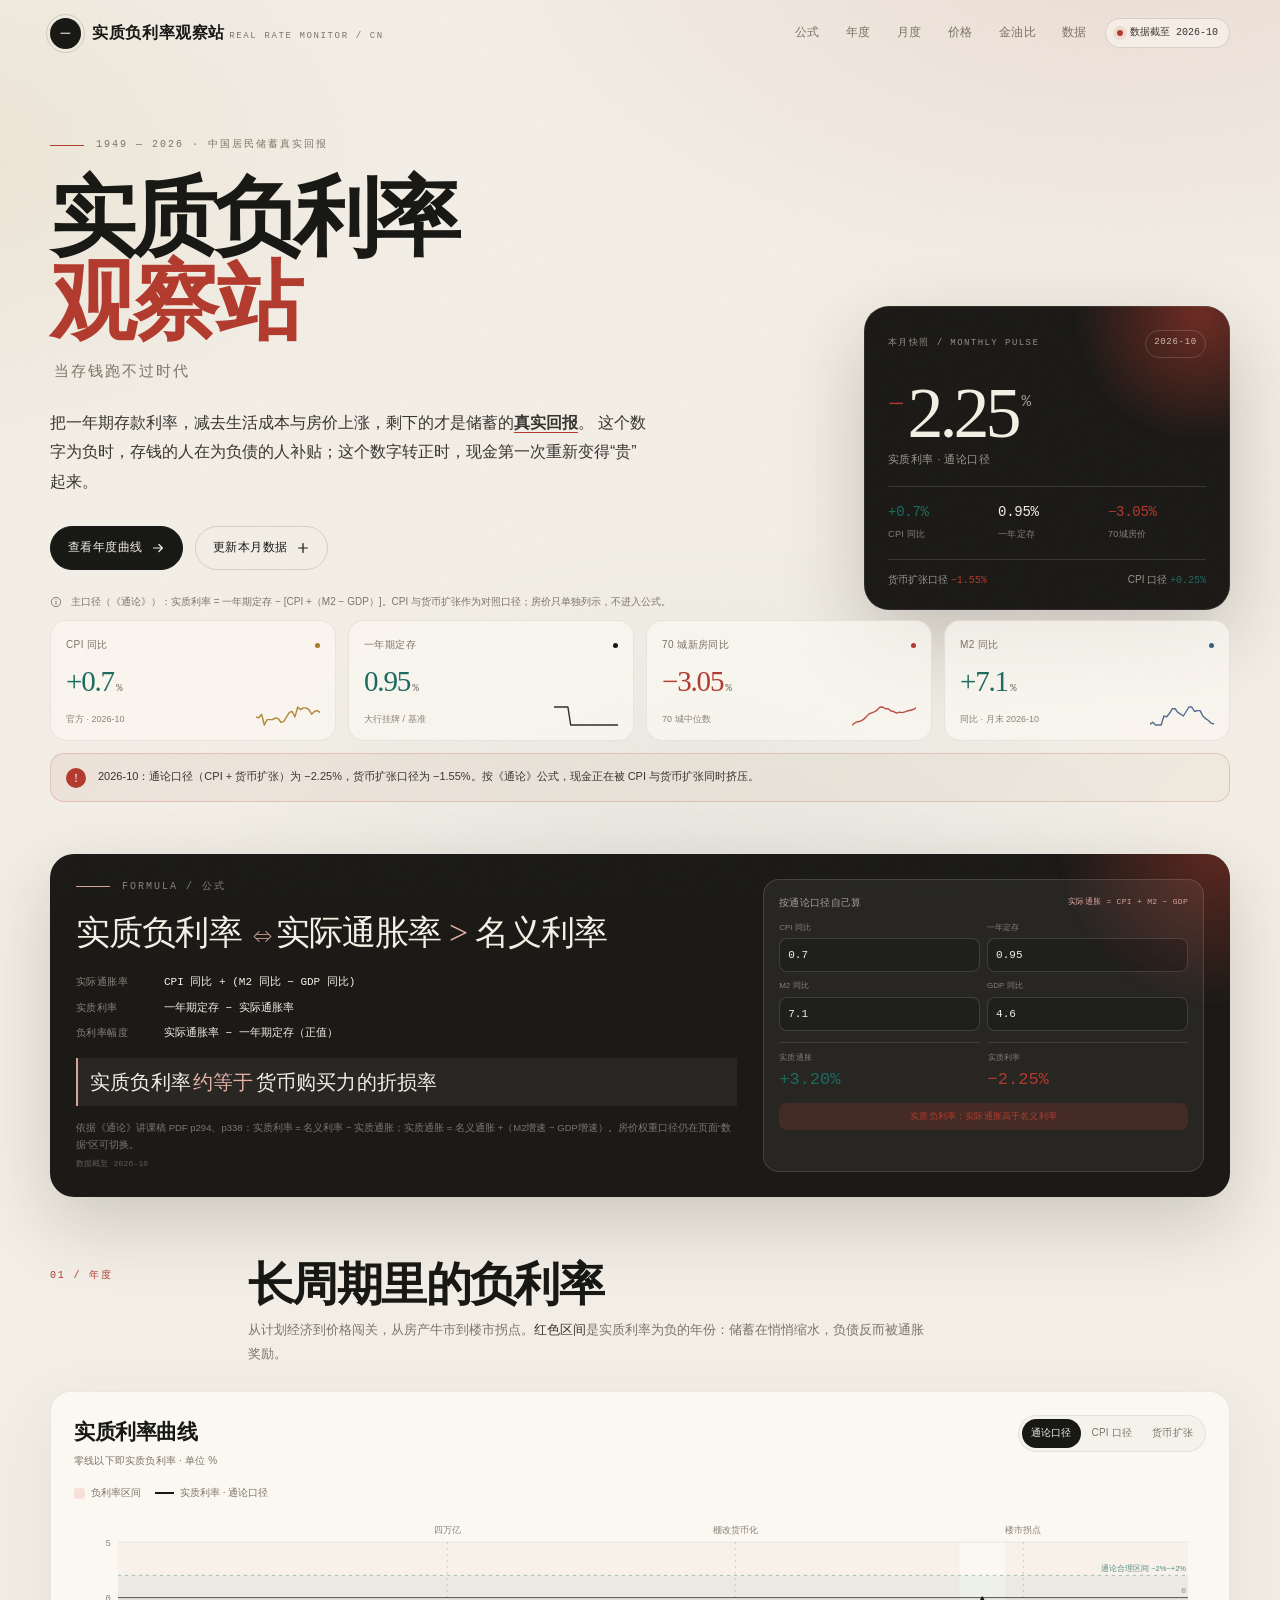
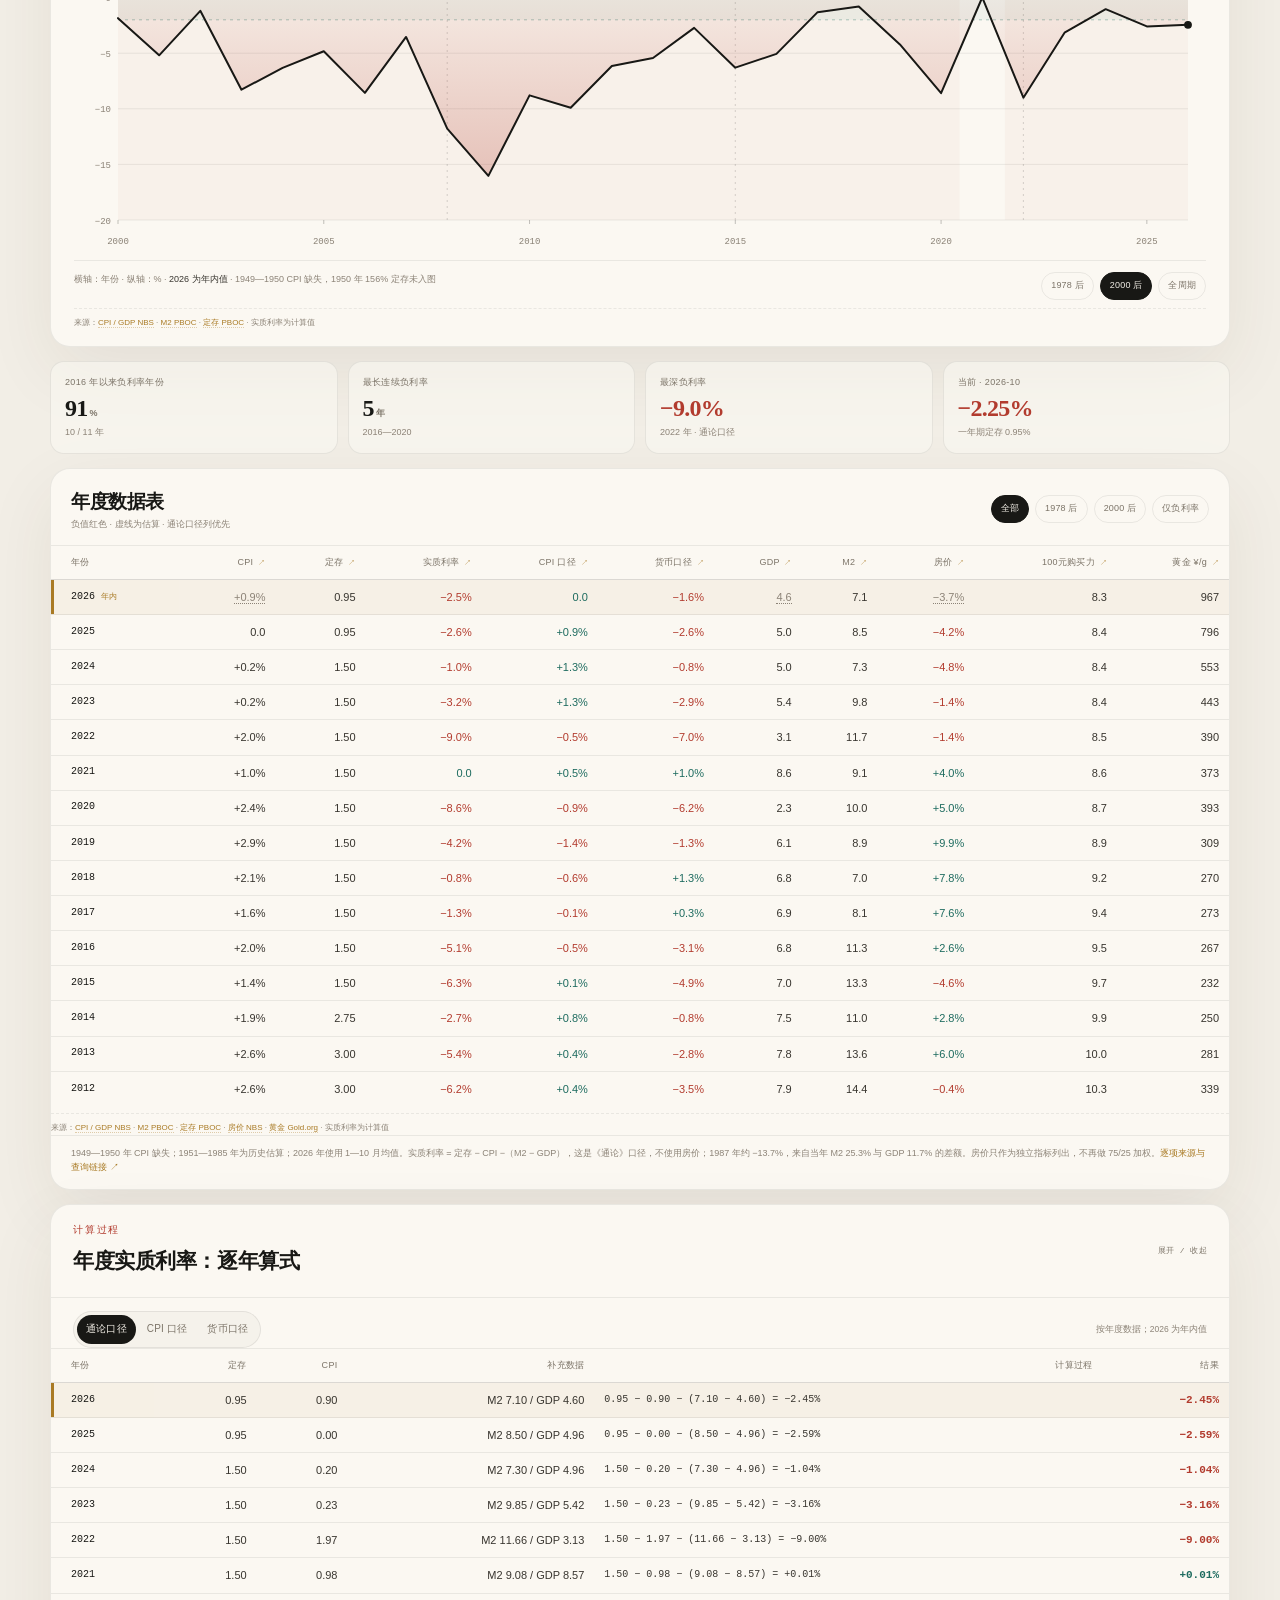
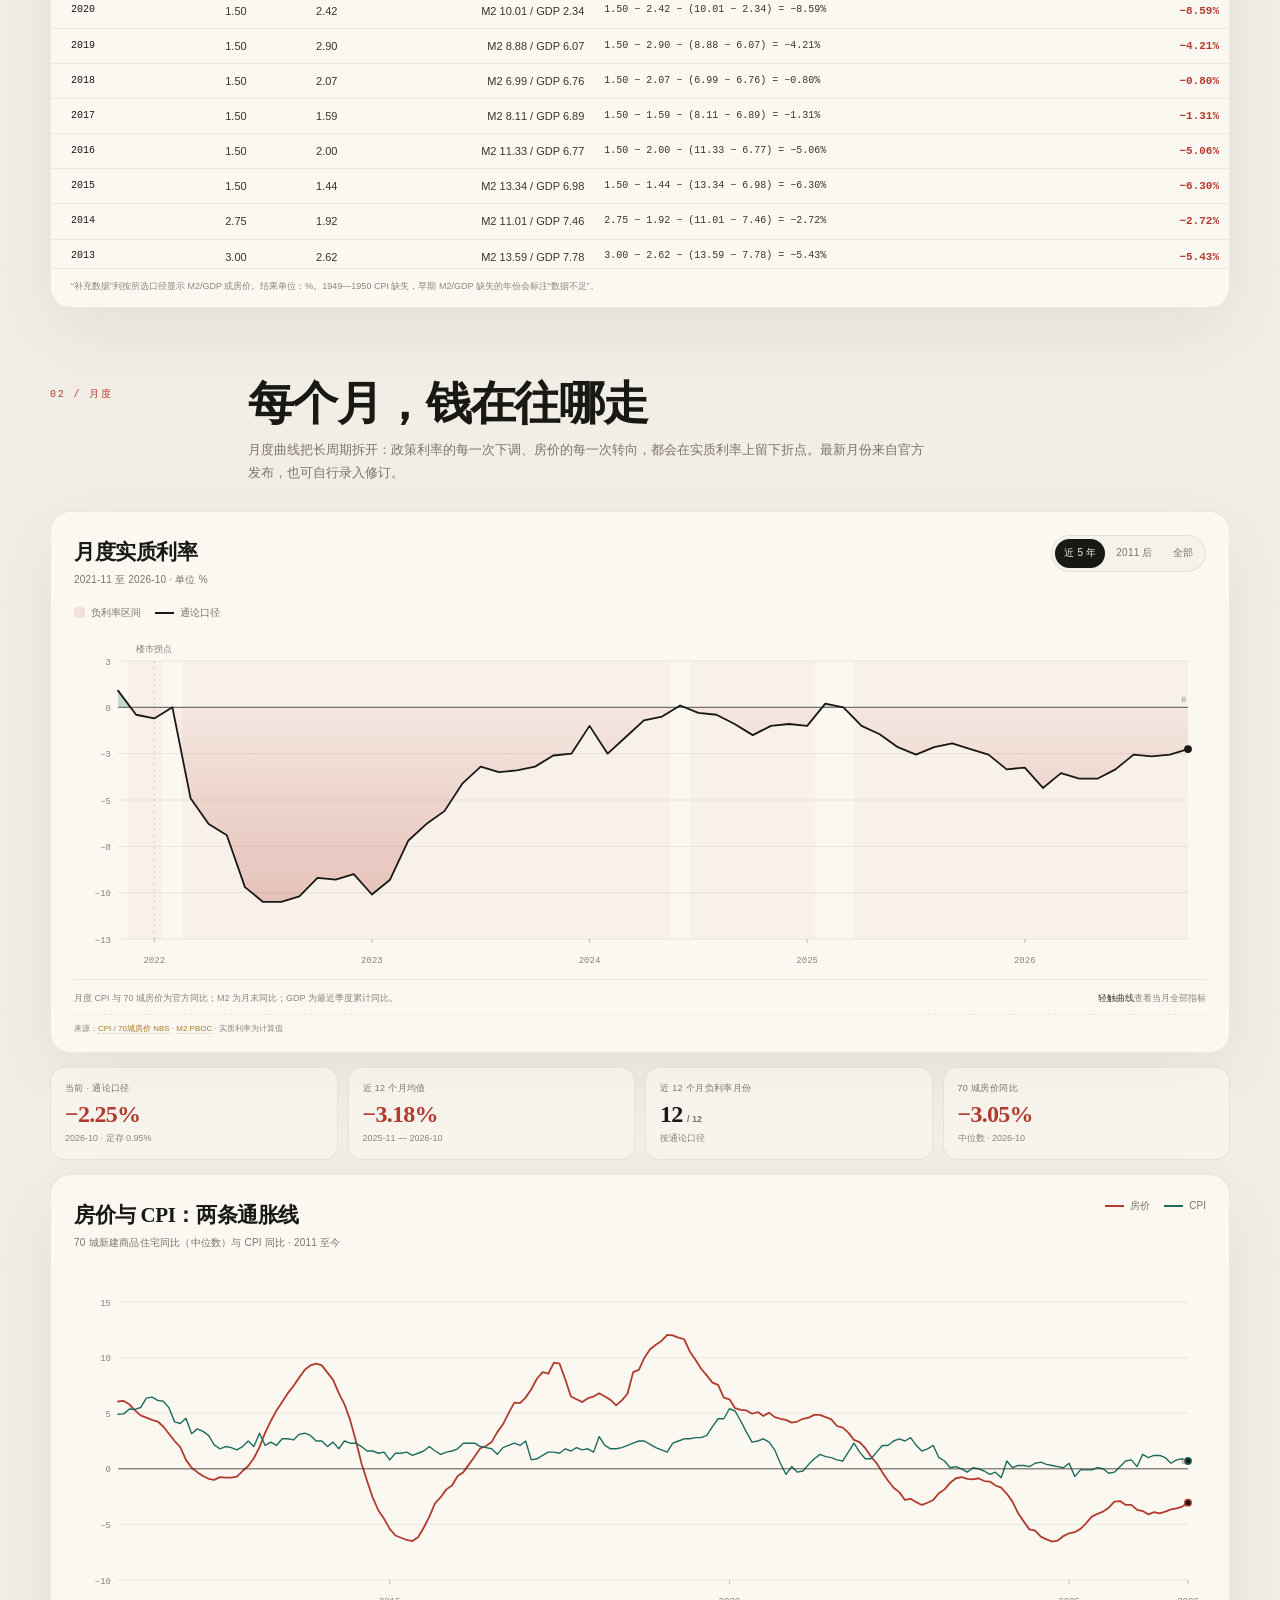
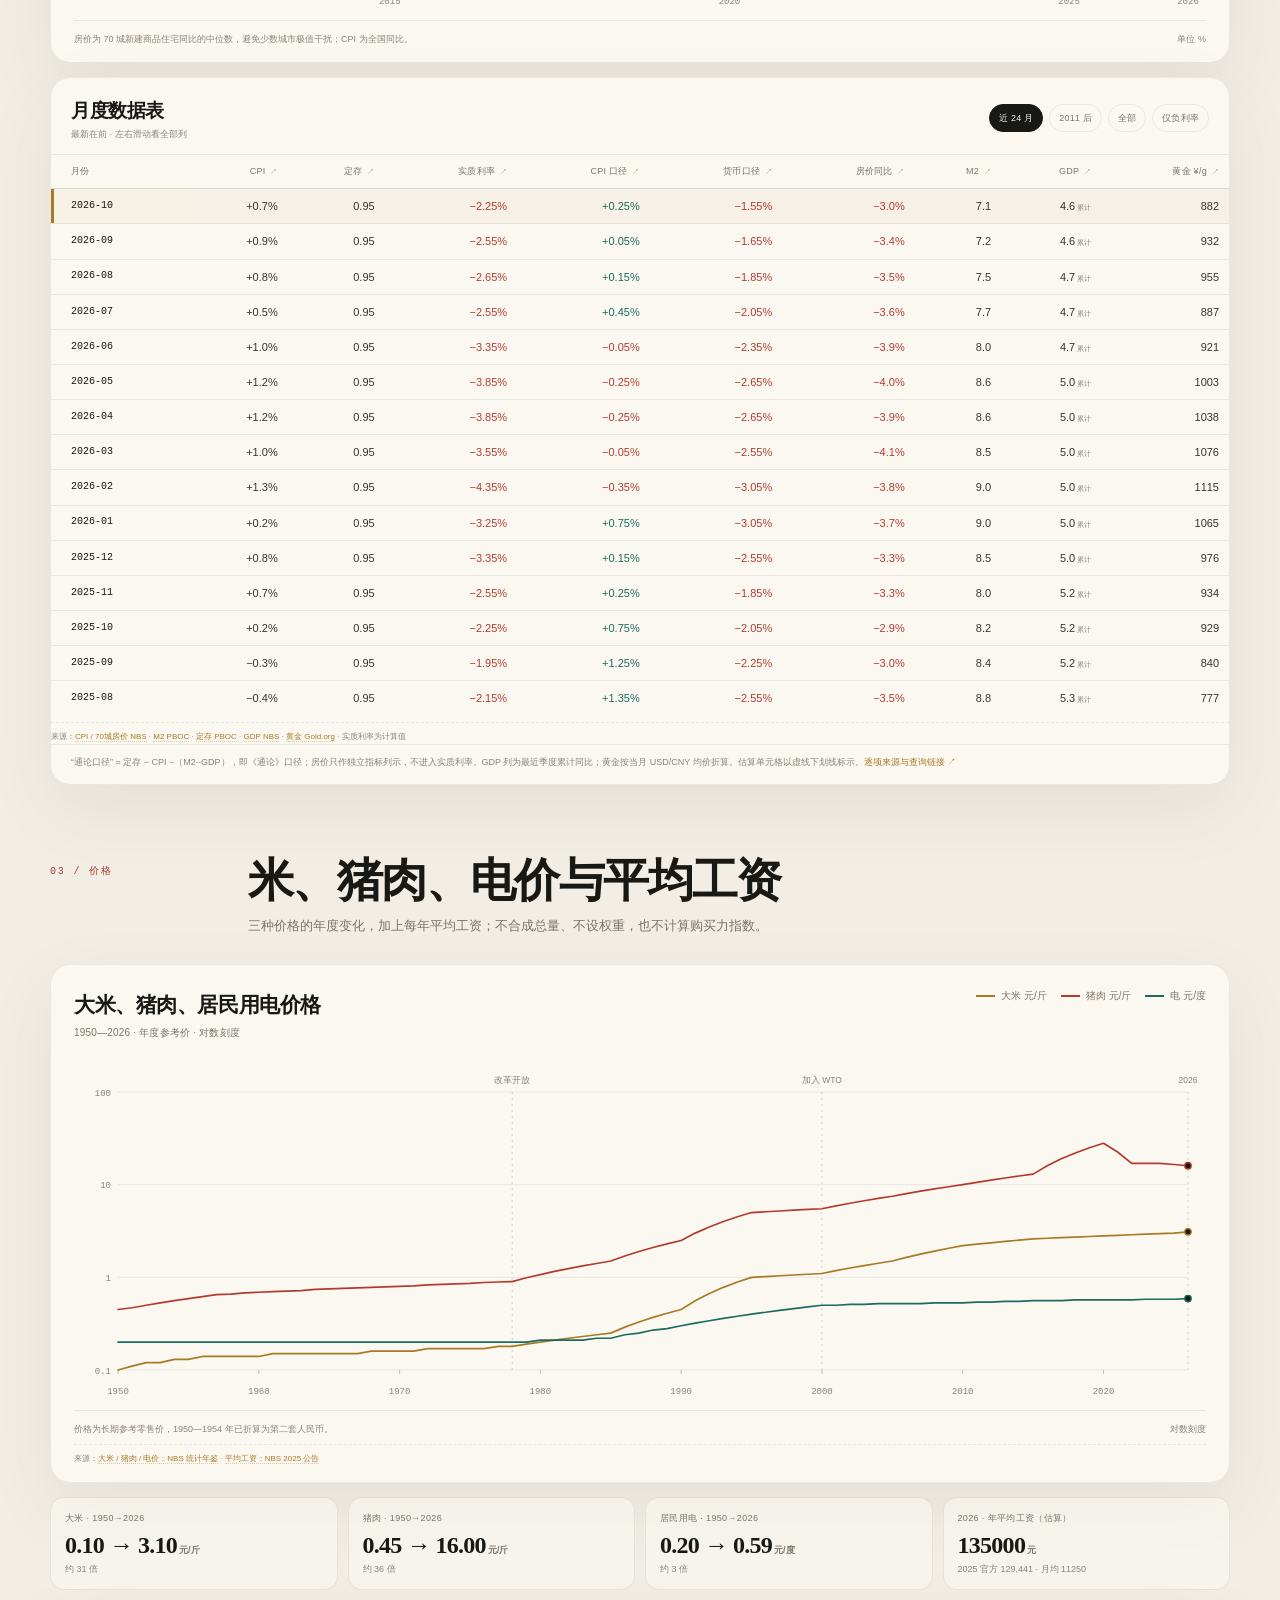
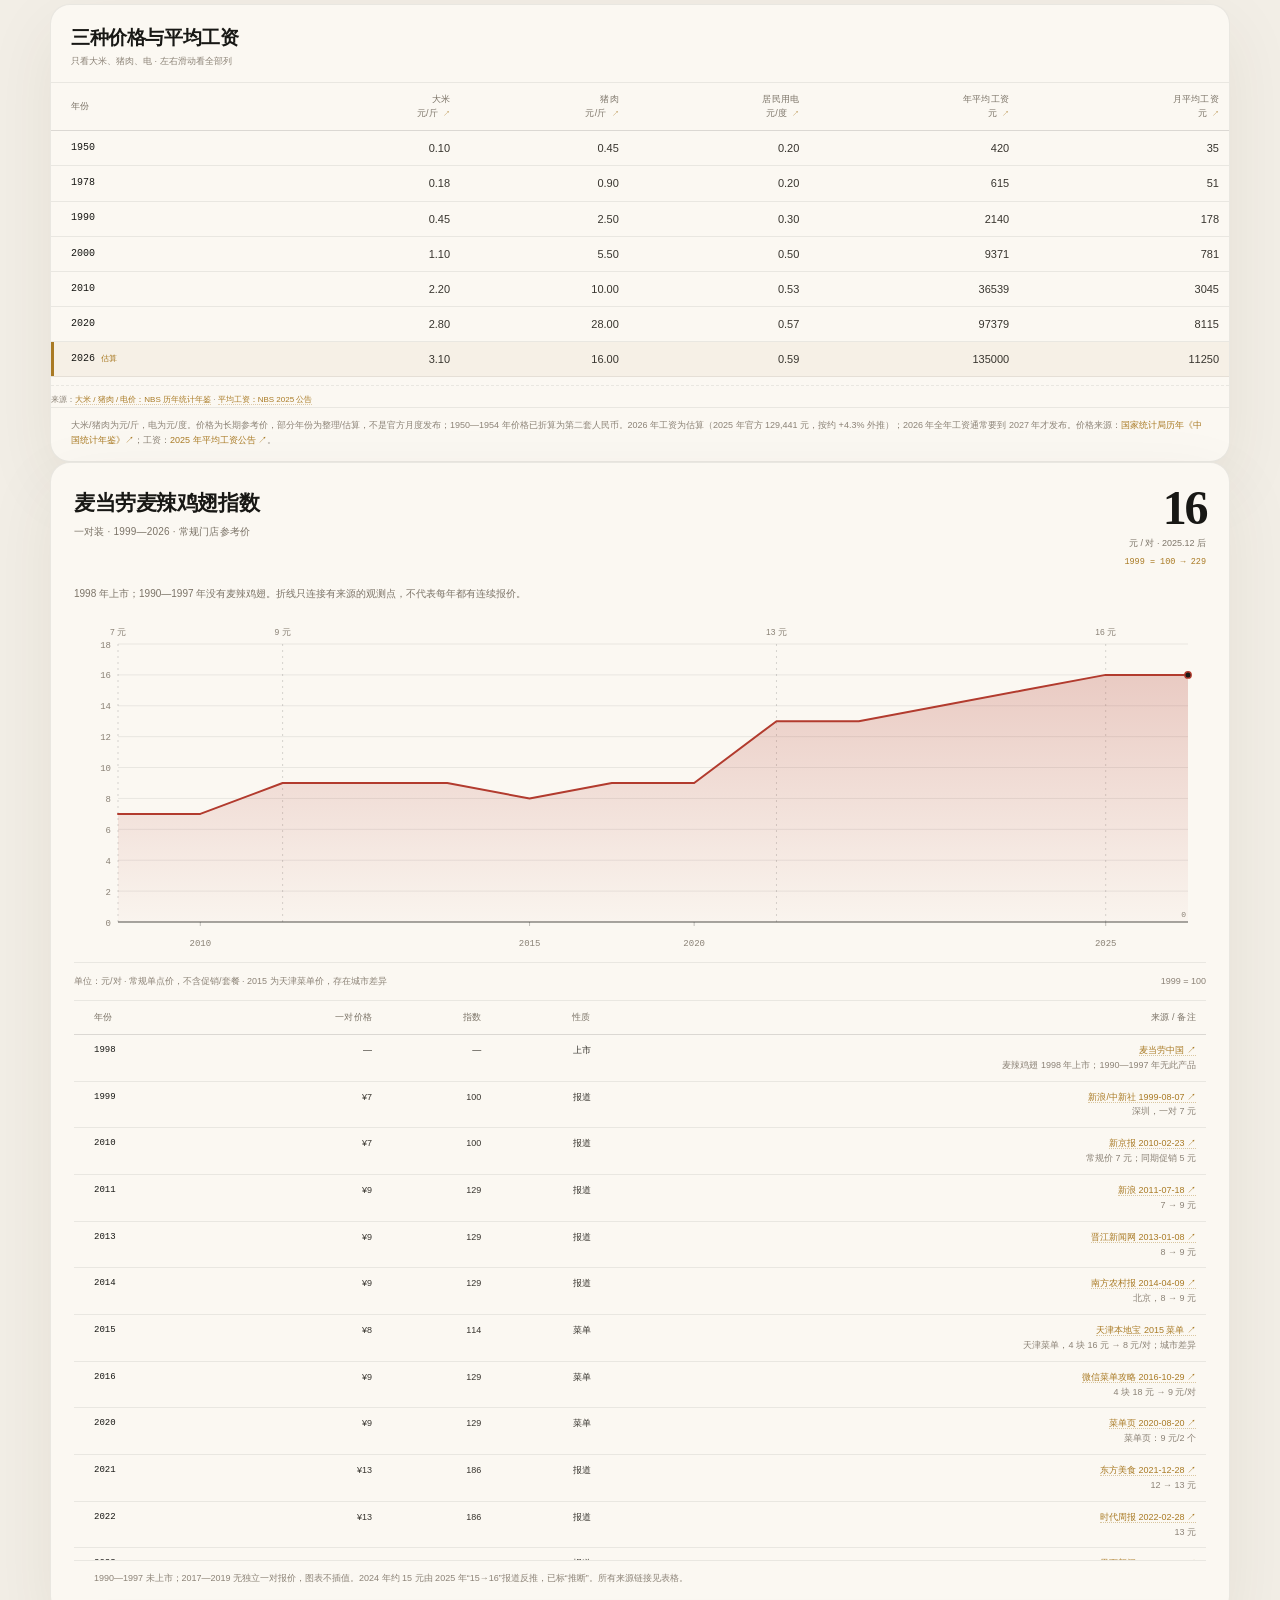
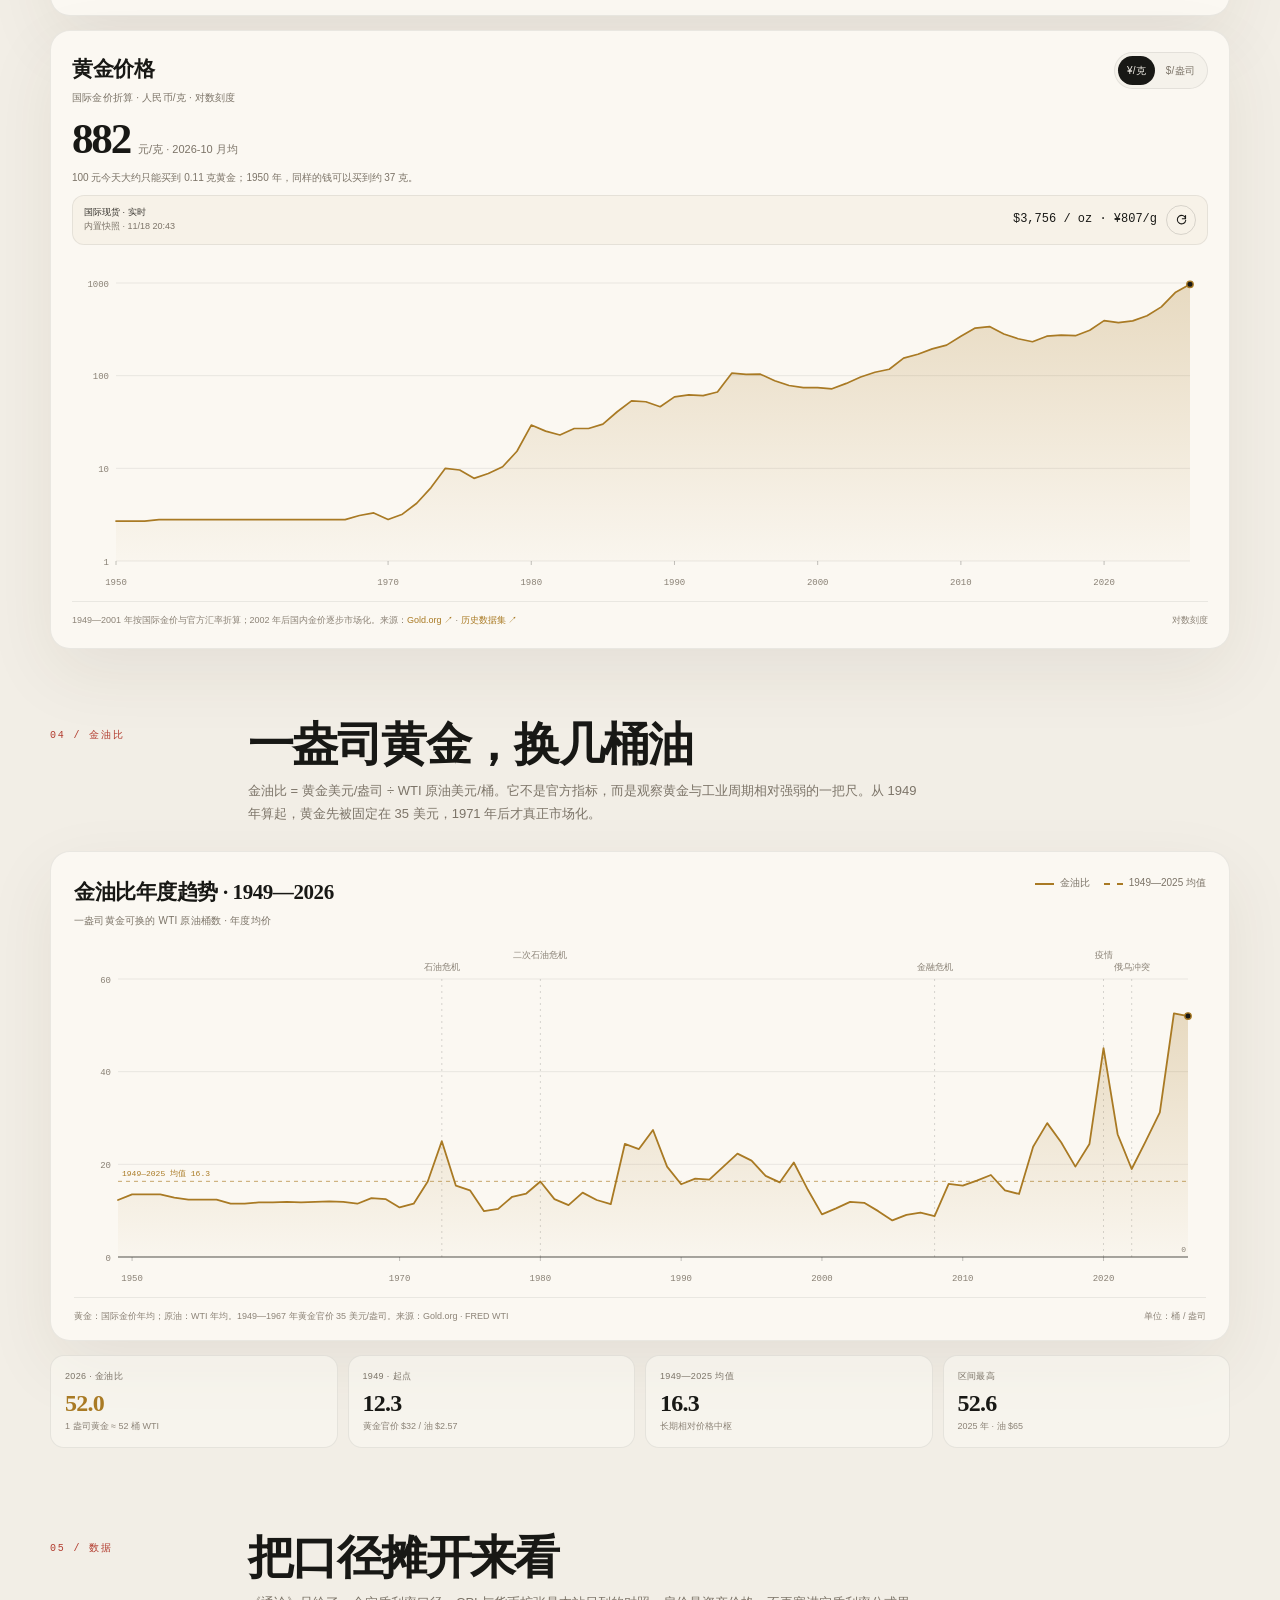
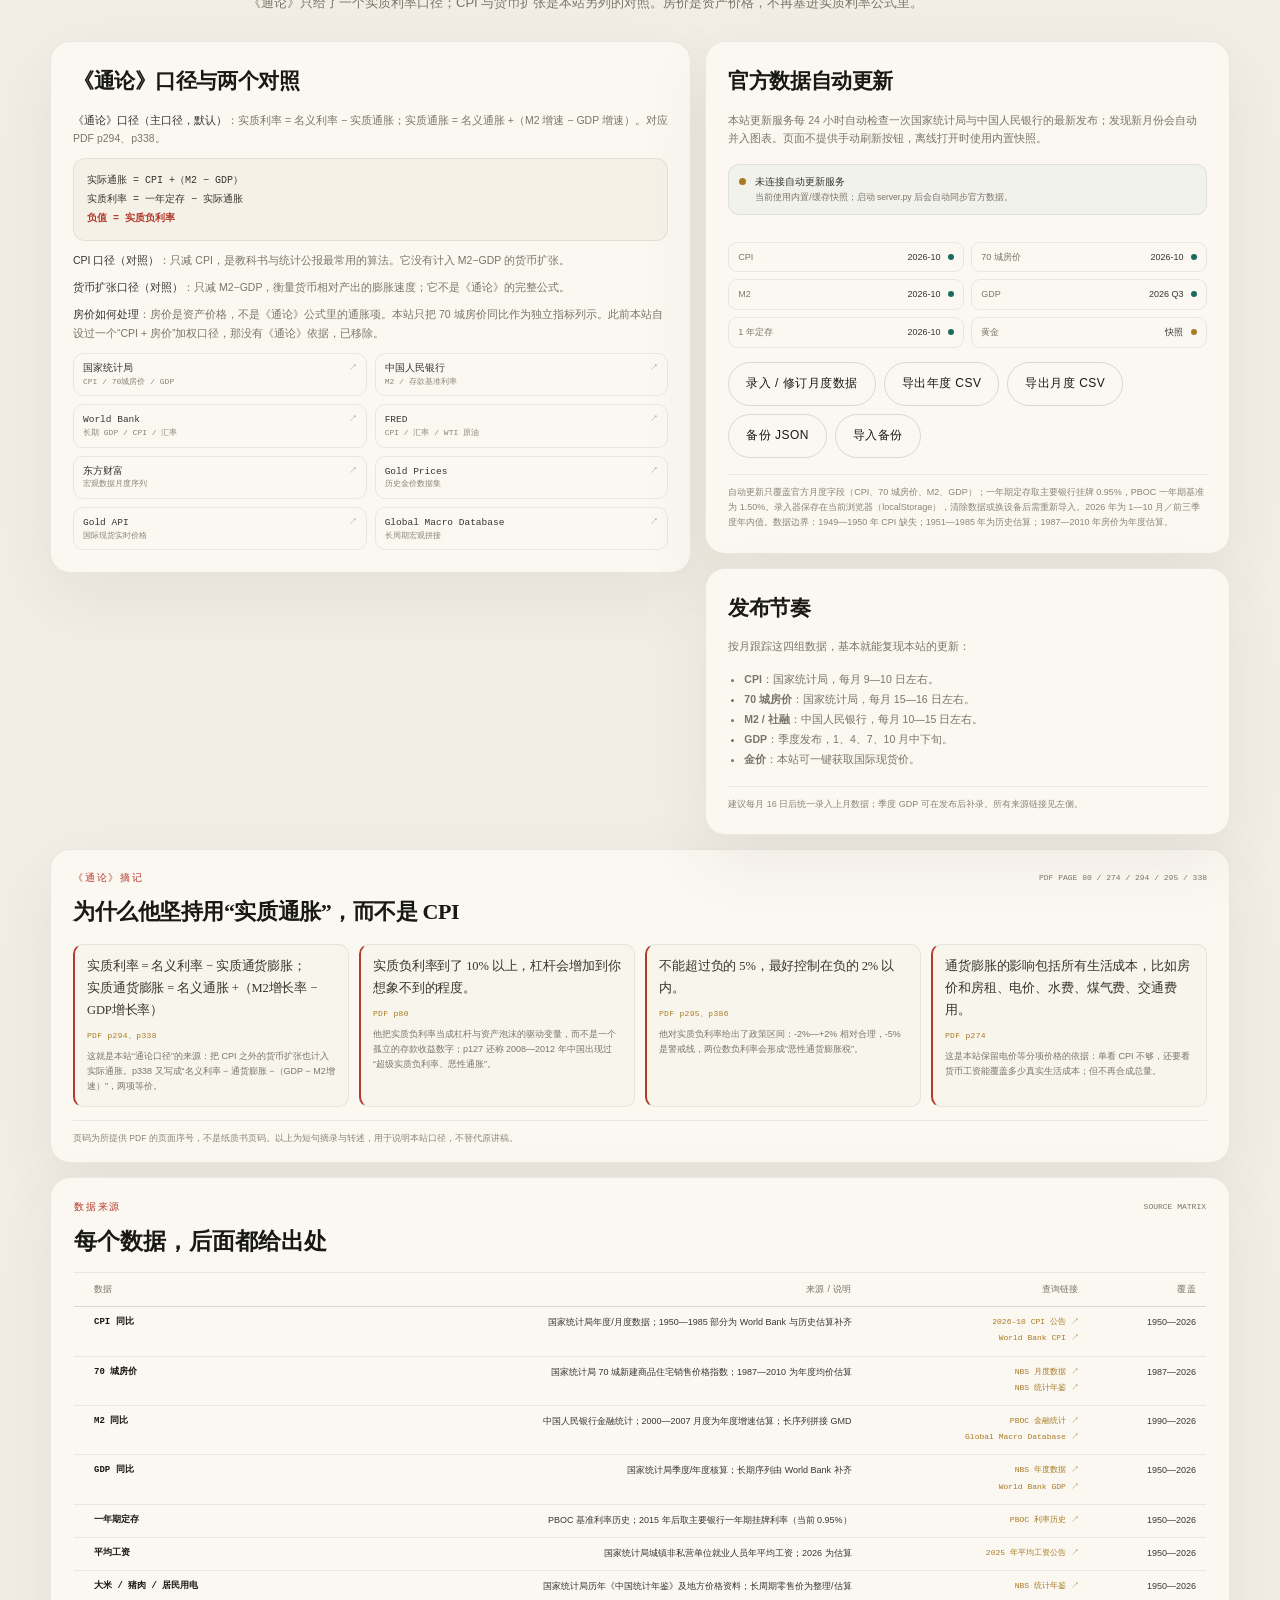
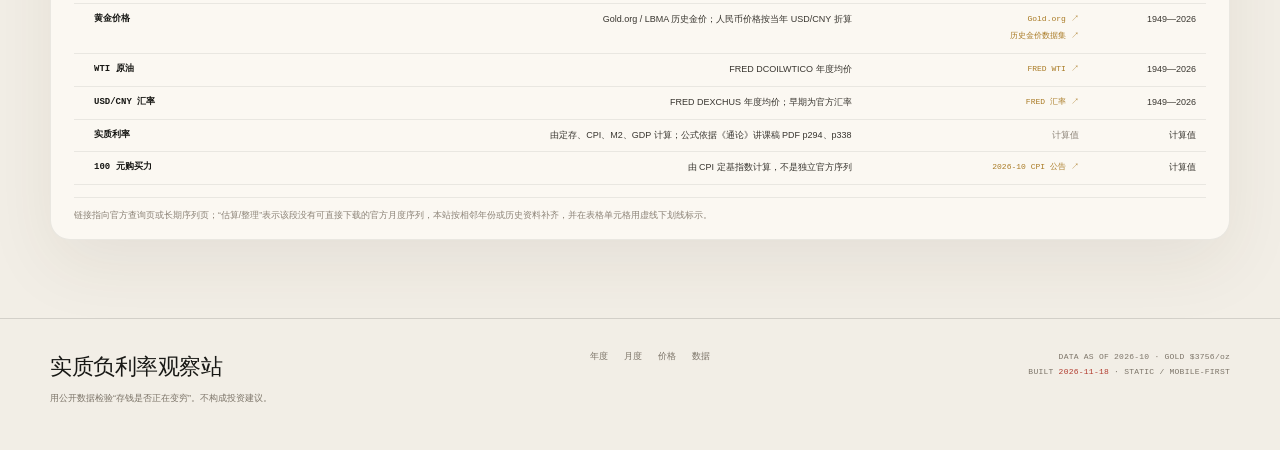
==== commit e57cf844: "add McDonald wings index: index.html" ====
--- a/index.html
+++ b/index.html
@@ -708,6 +708,27 @@
 .sm-links span{font-size:7.5px;color:var(--muted-2)}
 @media(max-width:700px){.source-full{display:none}.source-mobile{display:grid;gap:7px}}
 
+/* ---------- McDonald's wings index ---------- */
+.mcd-card{padding:23px 23px 16px;margin-bottom:14px}
+#mcdChart{min-height:280px}
+#mcdTableWrap table{min-width:760px}
+#mcdTableWrap td{font-size:9px;vertical-align:top}
+#mcdTableWrap td a{color:var(--gold);text-decoration:none;border-bottom:1px dotted rgba(169,122,36,.4)}
+#mcdTableWrap td a:hover{text-decoration:underline}
+.mcd-mobile{display:none;gap:7px}
+.mcd-mobile-card{border:1px solid var(--line-soft);border-radius:10px;padding:9px 10px;background:rgba(246,241,231,.45)}
+.mcd-mobile-card .mm-head{display:flex;justify-content:space-between;gap:8px;align-items:baseline}
+.mcd-mobile-card .mm-head b{font-family:var(--mono);font-size:10px}
+.mcd-mobile-card .mm-head span{font-family:var(--mono);font-size:10px;color:var(--ink)}
+.mcd-mobile-card p{font-size:8px;color:var(--muted);line-height:1.7;margin:4px 0 0}
+.mcd-mobile-card a{font-family:var(--mono);font-size:7.5px;color:var(--gold);text-decoration:none}
+@media(max-width:700px){
+  .mcd-card{padding:16px 14px 12px;border-radius:16px}
+  #mcdTableWrap{display:none}
+  .mcd-mobile{display:grid}
+  #mcdChart{min-height:260px}
+}
+
 </style>
 </head>
 <body>
@@ -1008,6 +1029,25 @@
       <div class="table-scroll living-full" id="livingTableWrap"></div>
       <div class="src-line">来源：<a href="https://www.stats.gov.cn/sj/ndsj/" target="_blank" rel="noopener noreferrer">大米 / 猪肉 / 电价：NBS 历年统计年鉴</a> · <a href="https://www.stats.gov.cn/sj/zxfb/202605/t20260515_1963707.html" target="_blank" rel="noopener noreferrer">平均工资：NBS 2025 公告</a></div>
       <div class="table-note">大米/猪肉为元/斤，电为元/度。价格为长期参考价，部分年份为整理/估算，不是官方月度发布；1950—1954 年价格已折算为第二套人民币。2026 年工资为估算（2025 年官方 129,441 元，按约 +4.3% 外推）；2026 年全年工资通常要到 2027 年才发布。价格来源：<a href="https://www.stats.gov.cn/sj/ndsj/" target="_blank" rel="noopener noreferrer" style="color:var(--gold)">国家统计局历年《中国统计年鉴》↗</a>；工资：<a href="https://www.stats.gov.cn/sj/zxfb/202605/t20260515_1963707.html" target="_blank" rel="noopener noreferrer" style="color:var(--gold)">2025 年平均工资公告 ↗</a>。</div>
+    </div>
+
+    <div class="card mcd-card" id="mcdonalds">
+      <div class="card-head">
+        <div>
+          <h3>麦当劳麦辣鸡翅指数</h3>
+          <p>一对装 · 1999—2026 · 常规门店参考价</p>
+        </div>
+        <div class="wage-power-now">
+          <b id="mcdNow">16</b><span>元 / 对 · 2025.12 后</span>
+          <small id="mcdIndex">1999 = 100 → 229</small>
+        </div>
+      </div>
+      <p class="purchase-copy" id="mcdCopy">1998 年上市；1990—1997 年没有麦辣鸡翅。折线只连接有来源的观测点，不代表每年都有连续报价。</p>
+      <div class="chart-wrap" id="mcdChart" role="img" aria-label="麦当劳麦辣鸡翅一对价格 1999-2026"></div>
+      <div class="chart-foot"><span>单位：元/对 · 常规单点价，不含促销/套餐 · 2015 为天津菜单价，存在城市差异</span><span>1999 = 100</span></div>
+      <div class="table-scroll" id="mcdTableWrap" style="margin-top:12px"></div>
+      <div class="mcd-mobile" id="mcdMobile"></div>
+      <div class="table-note">1990—1997 未上市；2017—2019 无独立一对报价，图表不插值。2024 年约 15 元由 2025 年“15→16”报道反推，已标“推断”。所有来源链接见表格。</div>
     </div>
 
     <div class="card purchase-card" style="margin-top:14px">
@@ -1292,6 +1332,24 @@
     goldMode: 'cny',
     goldLog: true,
   };
+
+  const MCD_WINGS = [
+    { year: 1998, price: null, kind: '上市', note: '麦辣鸡翅 1998 年上市；1990—1997 年无此产品', url: 'https://www.mcdonalds.com.cn/news/Spicy-McWings-story', src: '麦当劳中国' },
+    { year: 1999, price: 7, kind: '报道', note: '深圳，一对 7 元', url: 'http://news.sina.com.cn/society/1999-8-7/4038.html', src: '新浪/中新社 1999-08-07' },
+    { year: 2010, price: 7, kind: '报道', note: '常规价 7 元；同期促销 5 元', url: 'https://www.bjnews.com.cn/detail/155143324214949.html', src: '新京报 2010-02-23' },
+    { year: 2011, price: 9, kind: '报道', note: '7 → 9 元', url: 'https://news.sina.com.cn/o/2011-07-18/090022832332.shtml', src: '新浪 2011-07-18' },
+    { year: 2013, price: 9, kind: '报道', note: '8 → 9 元', url: 'https://www.ijjnews.com/industry/system/2013/01/08/010019480.shtml', src: '晋江新闻网 2013-01-08' },
+    { year: 2014, price: 9, kind: '报道', note: '北京，8 → 9 元', url: 'https://xinm123.nfncb.cn/html/food-enterprise/222597.html', src: '南方农村报 2014-04-09' },
+    { year: 2015, price: 8, kind: '菜单', note: '天津菜单，4 块 16 元 → 8 元/对；城市差异', url: 'https://m.tj.bendibao.com/meishi/62748_2.shtm', src: '天津本地宝 2015 菜单' },
+    { year: 2016, price: 9, kind: '菜单', note: '4 块 18 元 → 9 元/对', url: 'http://mp.weixin.qq.com/s?__biz=MzI3ODEzMDk3Mw==&mid=2667607873&idx=1&sn=e4071cf466fc7379fead153866346589', src: '微信菜单攻略 2016-10-29' },
+    { year: 2020, price: 9, kind: '菜单', note: '菜单页：9 元/2 个', url: 'https://page.sm.cn/blm/midpage-317/index?id=10_19aeee39819904138bfa2783a9a08563', src: '菜单页 2020-08-20' },
+    { year: 2021, price: 13, kind: '报道', note: '12 → 13 元', url: 'https://m.easteat.com/new/detail/7011', src: '东方美食 2021-12-28' },
+    { year: 2022, price: 13, kind: '报道', note: '13 元', url: 'https://kan.china.com/article/1347675_3.html', src: '时代周报 2022-02-28' },
+    { year: 2023, price: 14, kind: '报道', note: '13.5 → 14 元', url: 'https://www.jiemian.com/article/10599114.html', src: '界面新闻 2023-12-27' },
+    { year: 2024, price: 15, kind: '推断', note: '由 2025 年“15 → 16”反推，非当年直接报价', url: 'https://m.10jqka.com.cn/20251215/c673222943.shtml', src: '南方都市报 2025-12-15（反推依据）' },
+    { year: 2025, price: 16, kind: '报道', note: '15 → 16 元', url: 'https://m.10jqka.com.cn/20251215/c673222943.shtml', src: '南方都市报 2025-12-15' },
+    { year: 2026, price: 16, kind: '参考', note: '截至 2025.12 后；门店价可能不同', url: 'https://www.mcdonalds.com.cn/', src: '麦当劳中国（门店价为准）' },
+  ];
 
   const LENS = {
     cpiReal: { label: '实质利率 · CPI 口径', short: 'CPI 口径' },
@@ -2064,6 +2122,61 @@
     $('#goldCopy').textContent = '100 元今天大约只能买到 ' + (grams ? grams.toFixed(2) : '—') + ' 克黄金；1950 年，同样的钱可以买到约 ' + grams1950.toFixed(0) + ' 克。';
   }
 
+  function renderMcd() {
+    const rows = MCD_WINGS.slice();
+    const first = rows.find(r => isNum(r.price));
+    const cur = rows.filter(r => isNum(r.price)).slice(-1)[0];
+    const idx = cur.price / first.price * 100;
+    $('#mcdNow').textContent = fmt(cur.price, 0);
+    $('#mcdIndex').textContent = '1999 = 100 → ' + idx.toFixed(0);
+    let html = '<table><thead><tr><th>年份</th><th>一对价格</th><th>指数</th><th>性质</th><th>来源 / 备注</th></tr></thead><tbody>';
+    rows.forEach(r => {
+      const price = isNum(r.price) ? '¥' + fmt(r.price, 0) : '—';
+      const index = isNum(r.price) ? (r.price / first.price * 100).toFixed(0) : '—';
+      const kindClass = r.kind === '推断' ? ' style="color:var(--gold)"' : '';
+      html += '<tr><td>' + r.year + '</td><td>' + price + '</td><td>' + index + '</td><td' + kindClass + '>' + r.kind + '</td>' +
+        '<td><a href="' + r.url + '" target="_blank" rel="noopener noreferrer">' + r.src + ' ↗</a><br><span style="color:var(--muted-2)">' + r.note + '</span></td></tr>';
+    });
+    html += '</tbody></table>';
+    $('#mcdTableWrap').innerHTML = html;
+    $('#mcdMobile').innerHTML = rows.map(r => {
+      const price = isNum(r.price) ? '¥' + fmt(r.price, 0) : '—';
+      return '<div class="mcd-mobile-card"><div class="mm-head"><b>' + r.year + '</b><span>' + price + ' / 对</span></div>' +
+        '<p>' + r.kind + ' · ' + r.note + '</p>' +
+        '<a href="' + r.url + '" target="_blank" rel="noopener noreferrer">' + r.src + ' ↗</a></div>';
+    }).join('');
+  }
+
+  function renderMcdChart() {
+    const el = $('#mcdChart');
+    if (!el) return;
+    const rows = MCD_WINGS.filter(r => isNum(r.price));
+    drawChart(el, {
+      rows,
+      series: [{ key: 'price', label: '一对价格 元', color: '#b23b2e', area: true, width: 2 }],
+      area: true,
+      areaColor: '#b23b2e',
+      shadeNegative: false,
+      xType: 'year',
+      xStep: 5,
+      yMin: 0,
+      yMax: 18,
+      yStep: 2,
+      events: [
+        { year: 1999, label: '7 元' },
+        { year: 2011, label: '9 元' },
+        { year: 2021, label: '13 元' },
+        { year: 2025, label: '16 元' },
+      ],
+      compactEvents: [1999, 2011, 2021, 2025],
+      ariaLabel: '麦当劳麦辣鸡翅一对价格 1999-2026',
+      tooltip: (r) => '<b>' + r.year + ' 年</b>' +
+        '<div class="tip-row"><span>一对价格</span><em>¥' + fmt(r.price, 0) + '</em></div>' +
+        '<div class="tip-row"><span>性质</span><em>' + r.kind + '</em></div>' +
+        '<div class="tip-row"><span>备注</span><em>' + r.note + '</em></div>'
+    });
+  }
+
   function renderPriceChart() {
     const el = $('#priceChart');
     if (!el) return;
@@ -2239,6 +2352,7 @@
     renderMonthlyChart();
     renderHouseChart();
     renderPriceChart();
+    renderMcdChart();
     renderGoldChart();
     renderGoldOilChart();
   }
@@ -2251,6 +2365,7 @@
     renderMonthlyStats();
     renderMonthlyTable();
     renderPurchase();
+    renderMcd();
     renderGoldOilStats();
     renderFreshness();
     renderGoldLive();
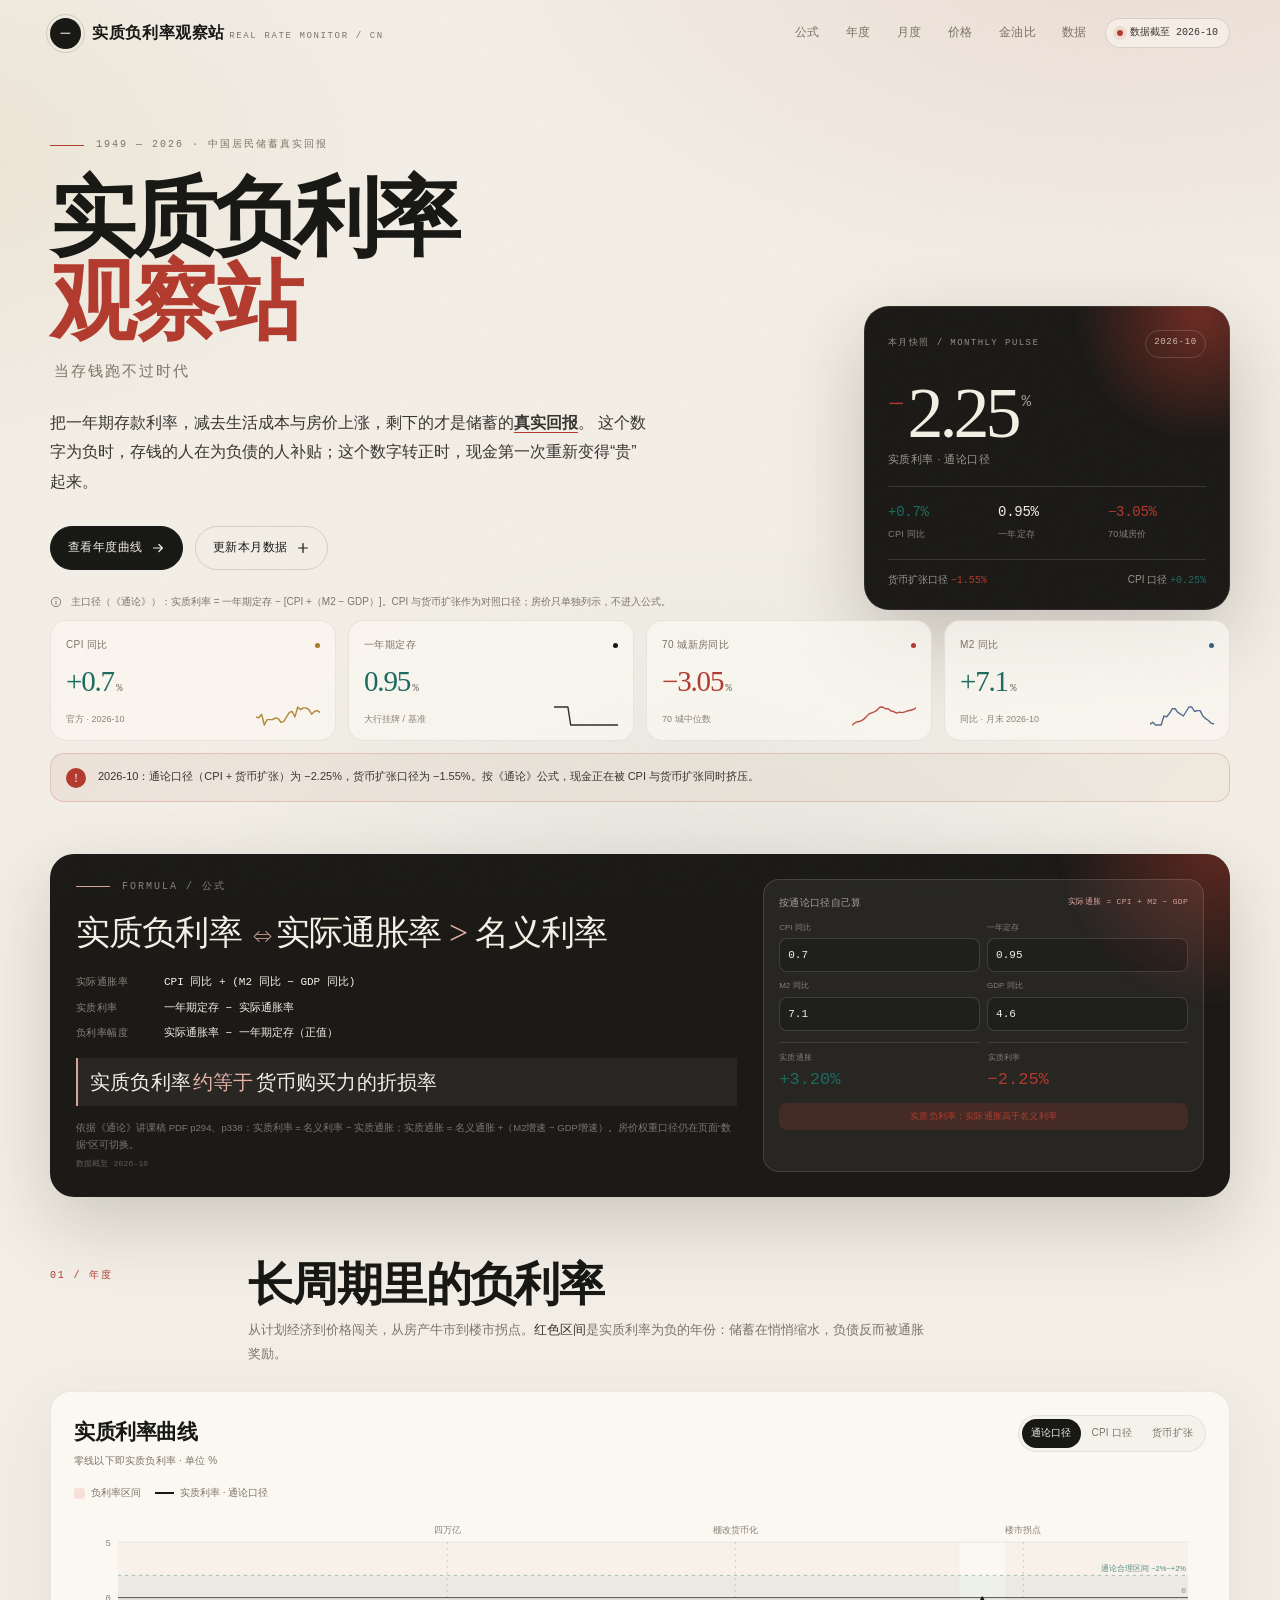
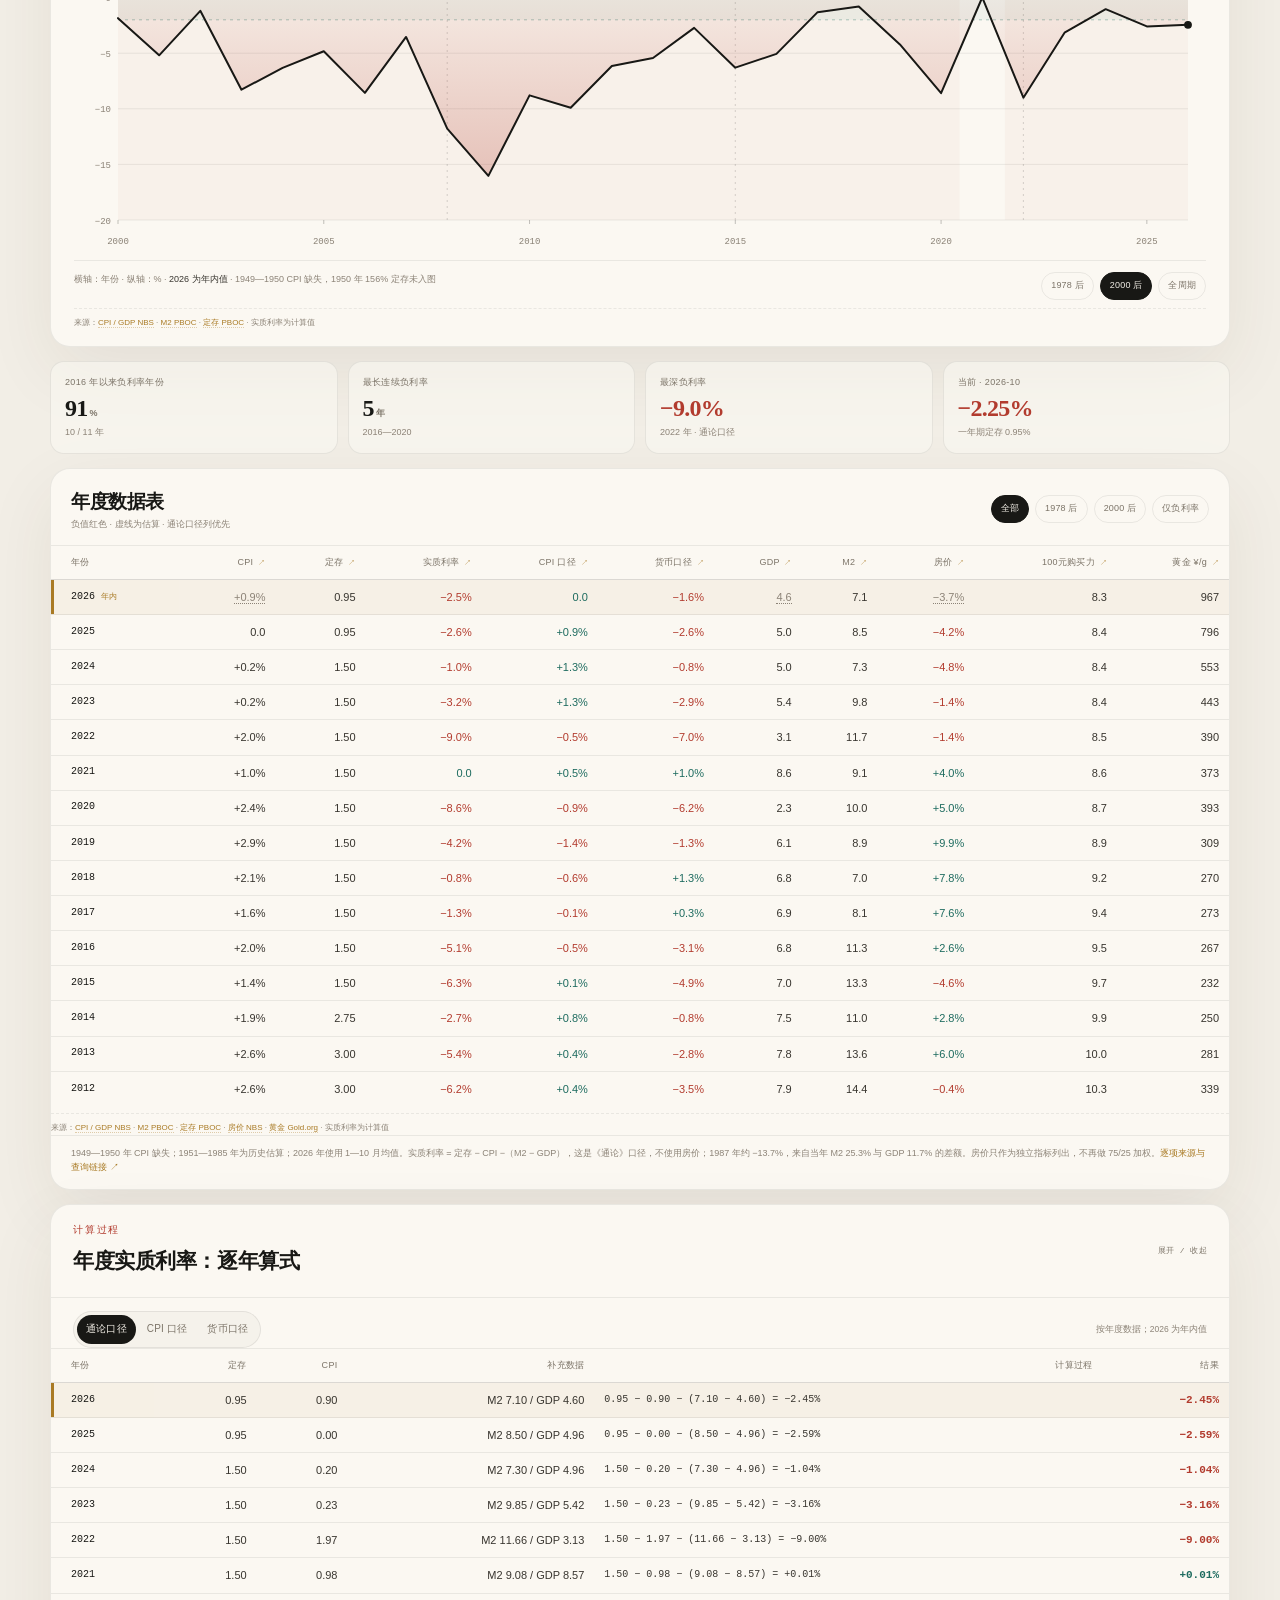
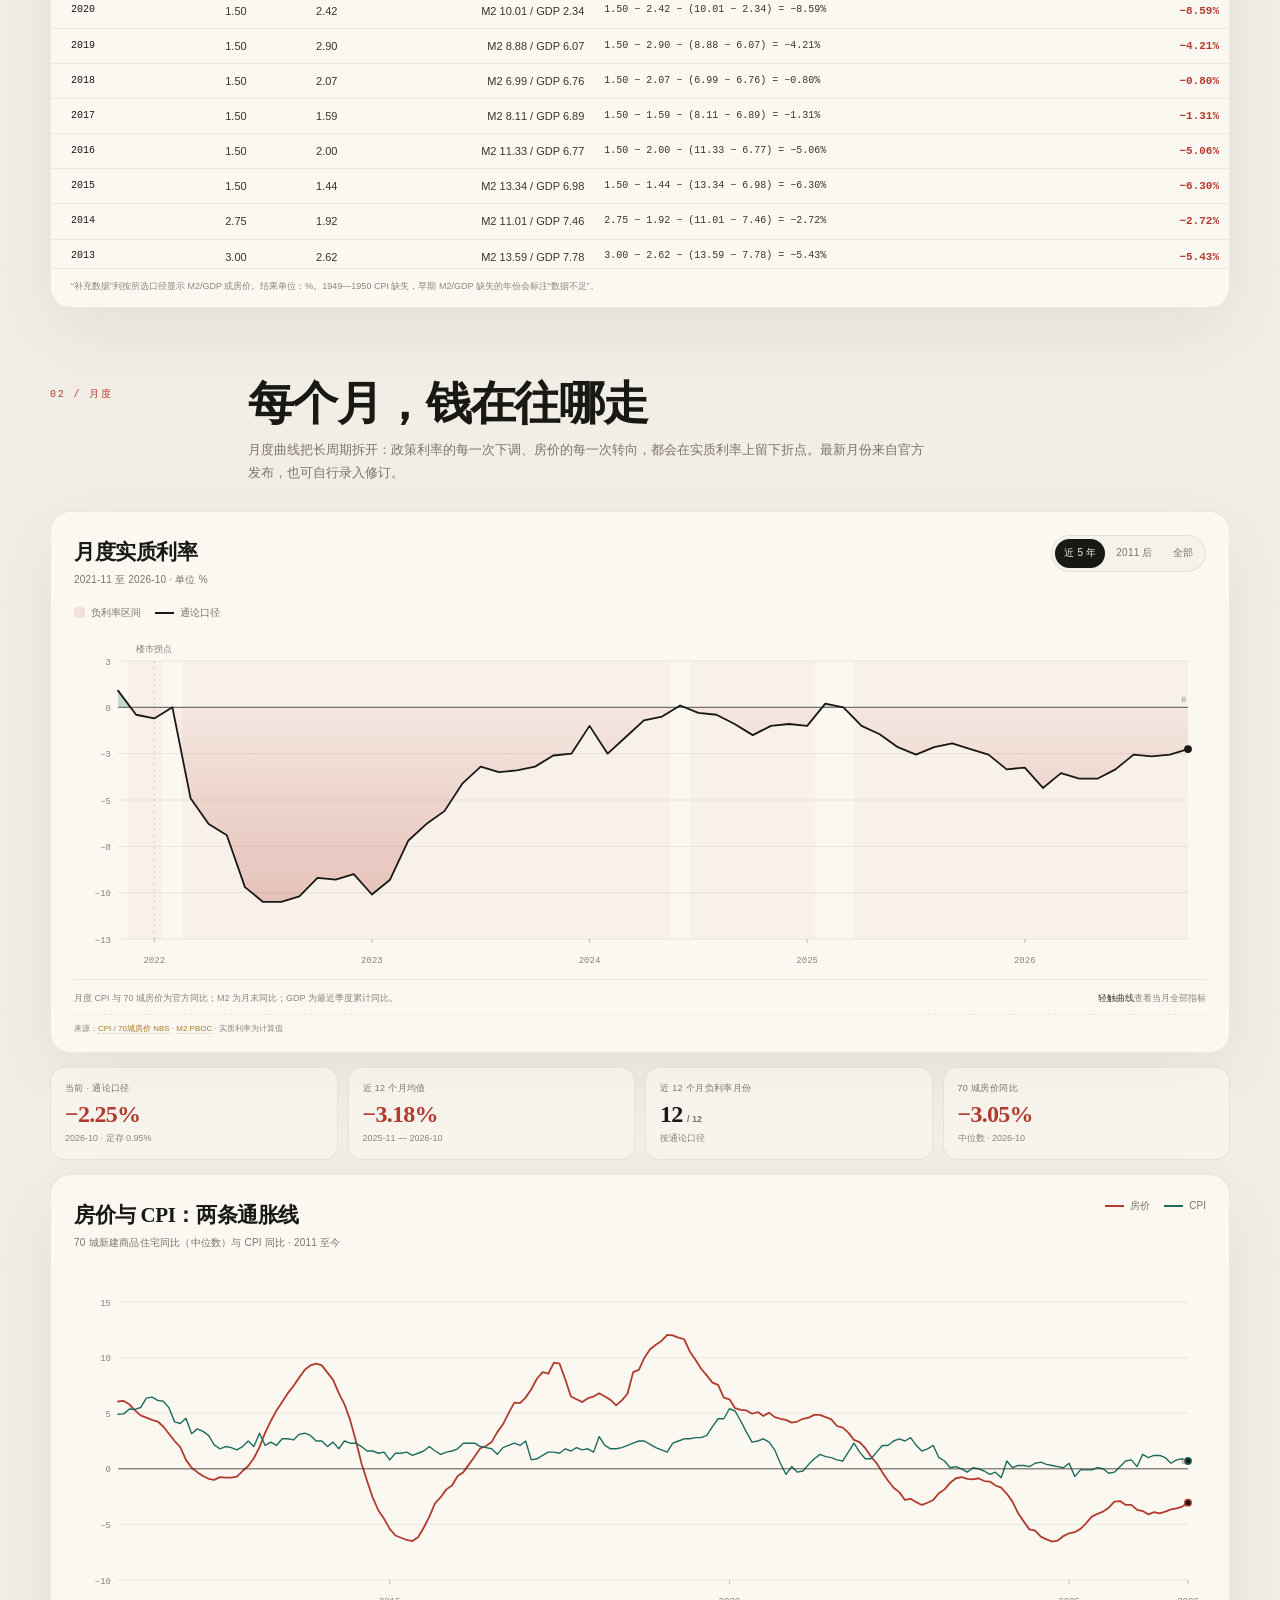
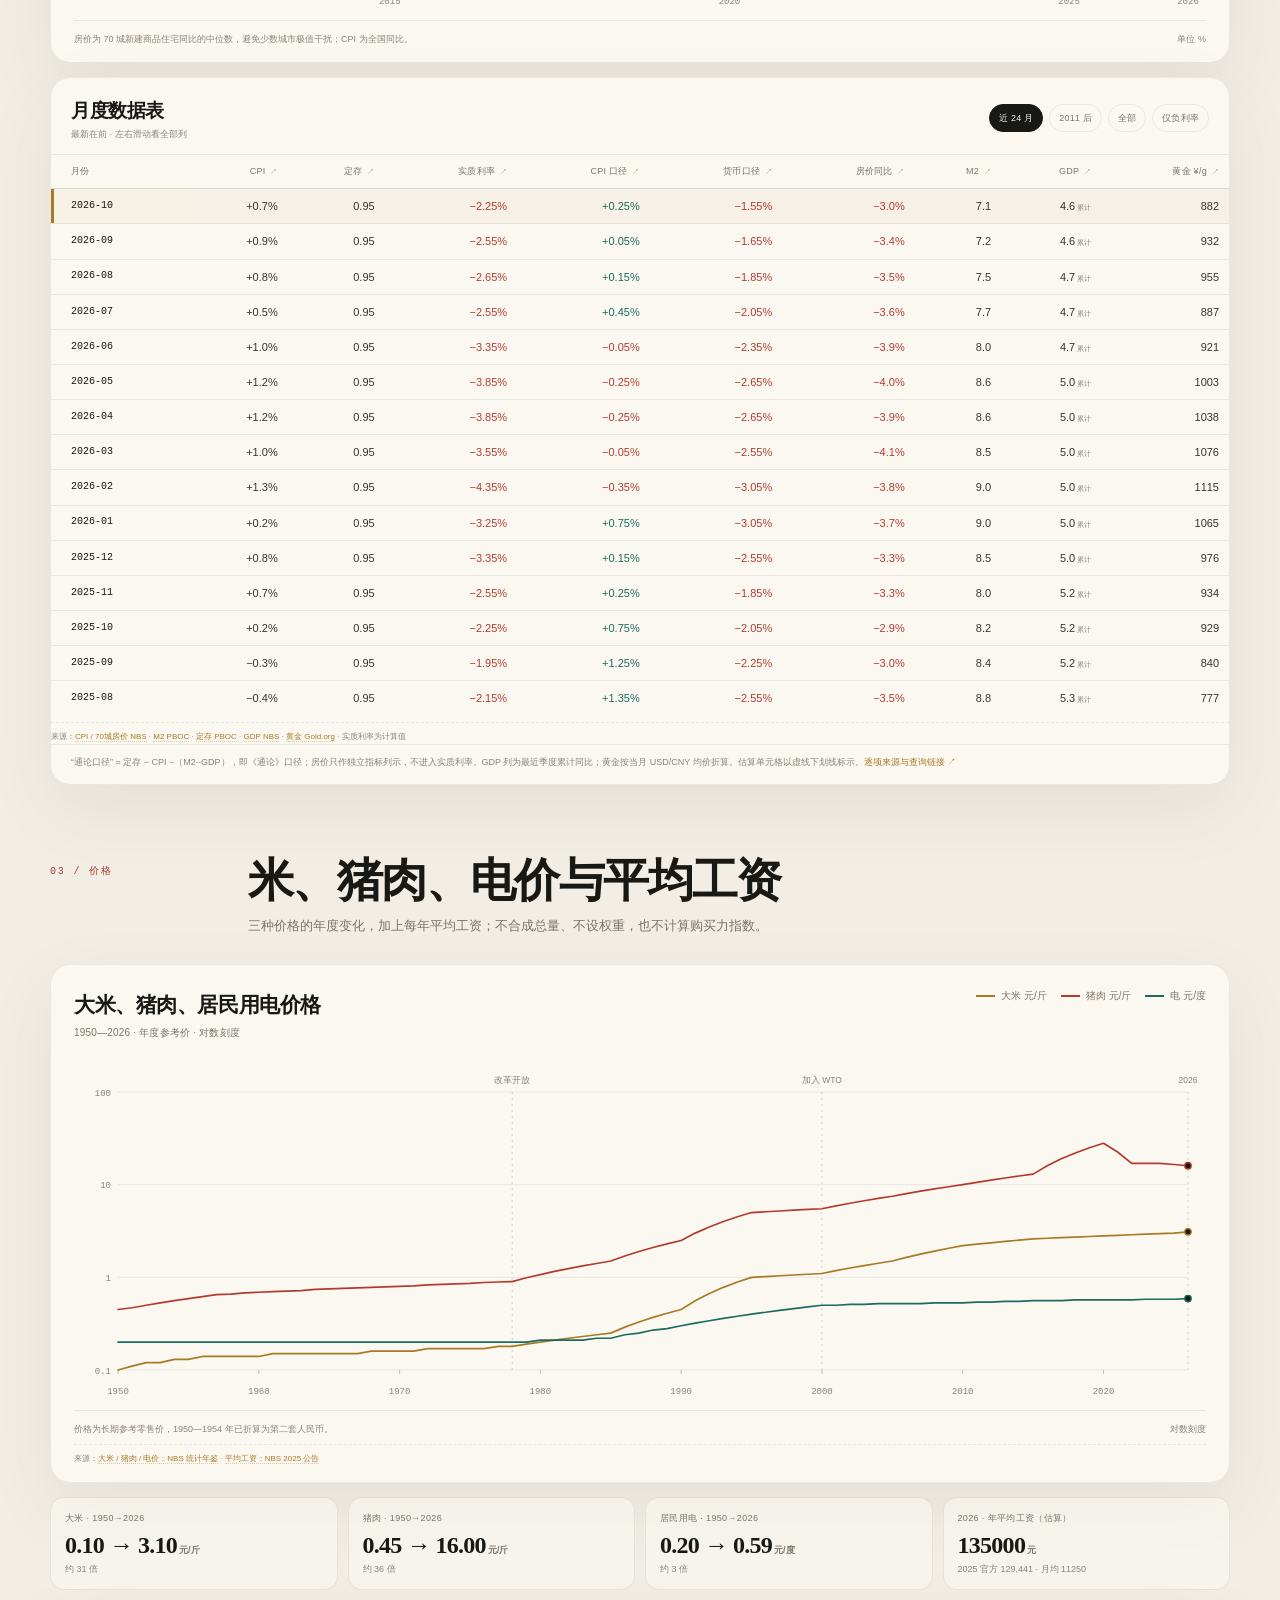
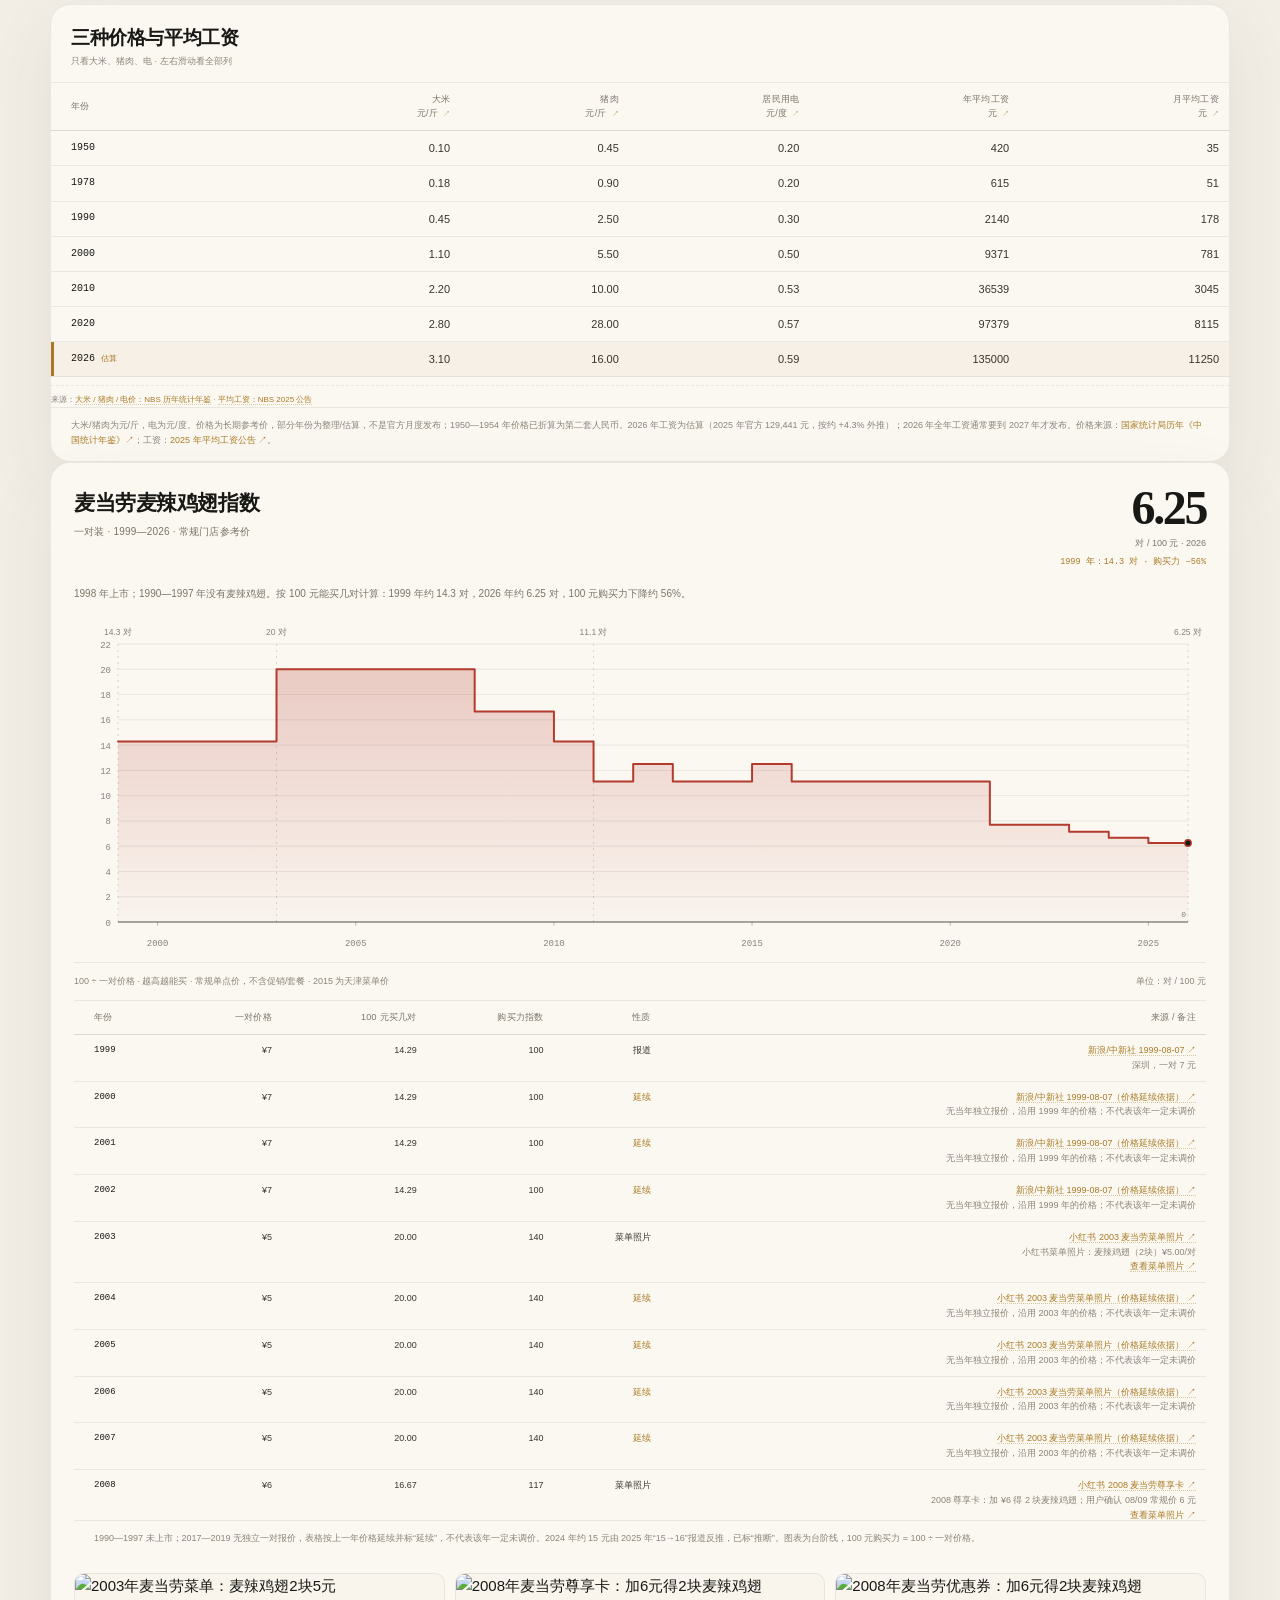
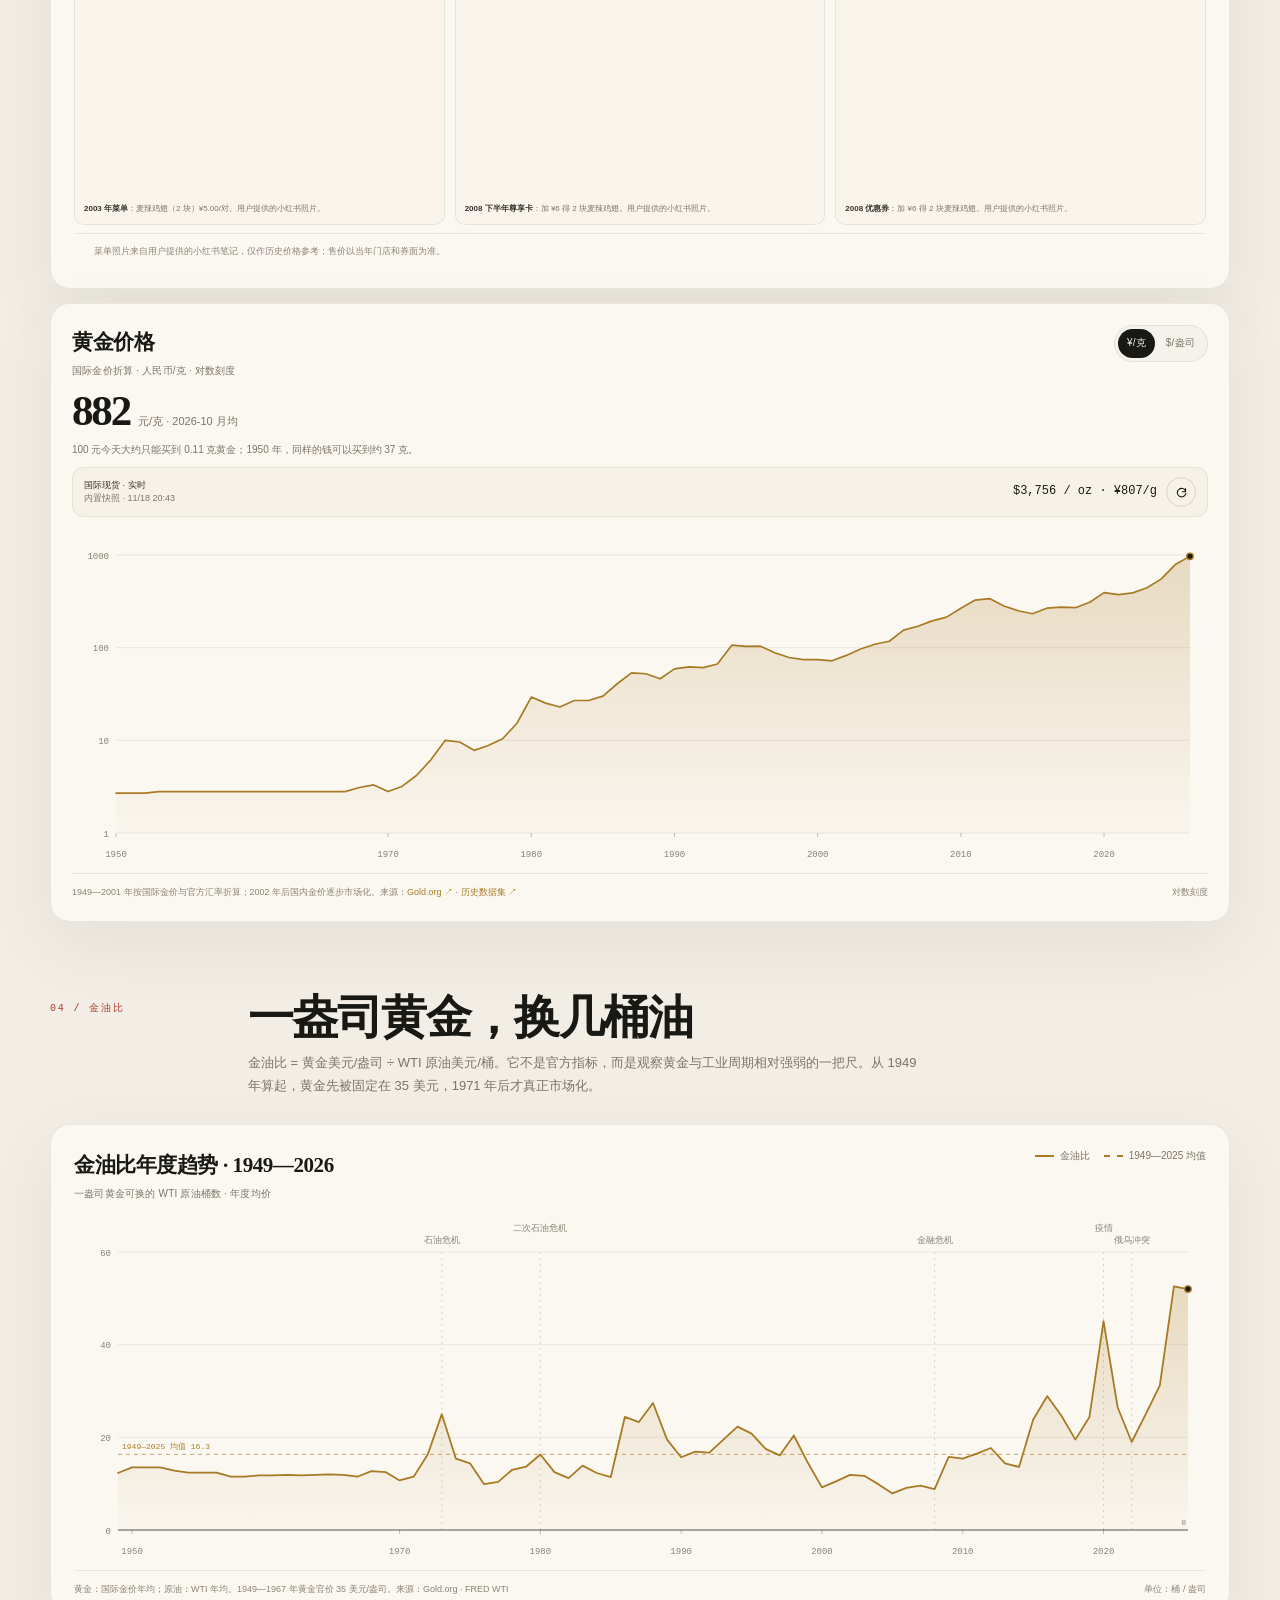
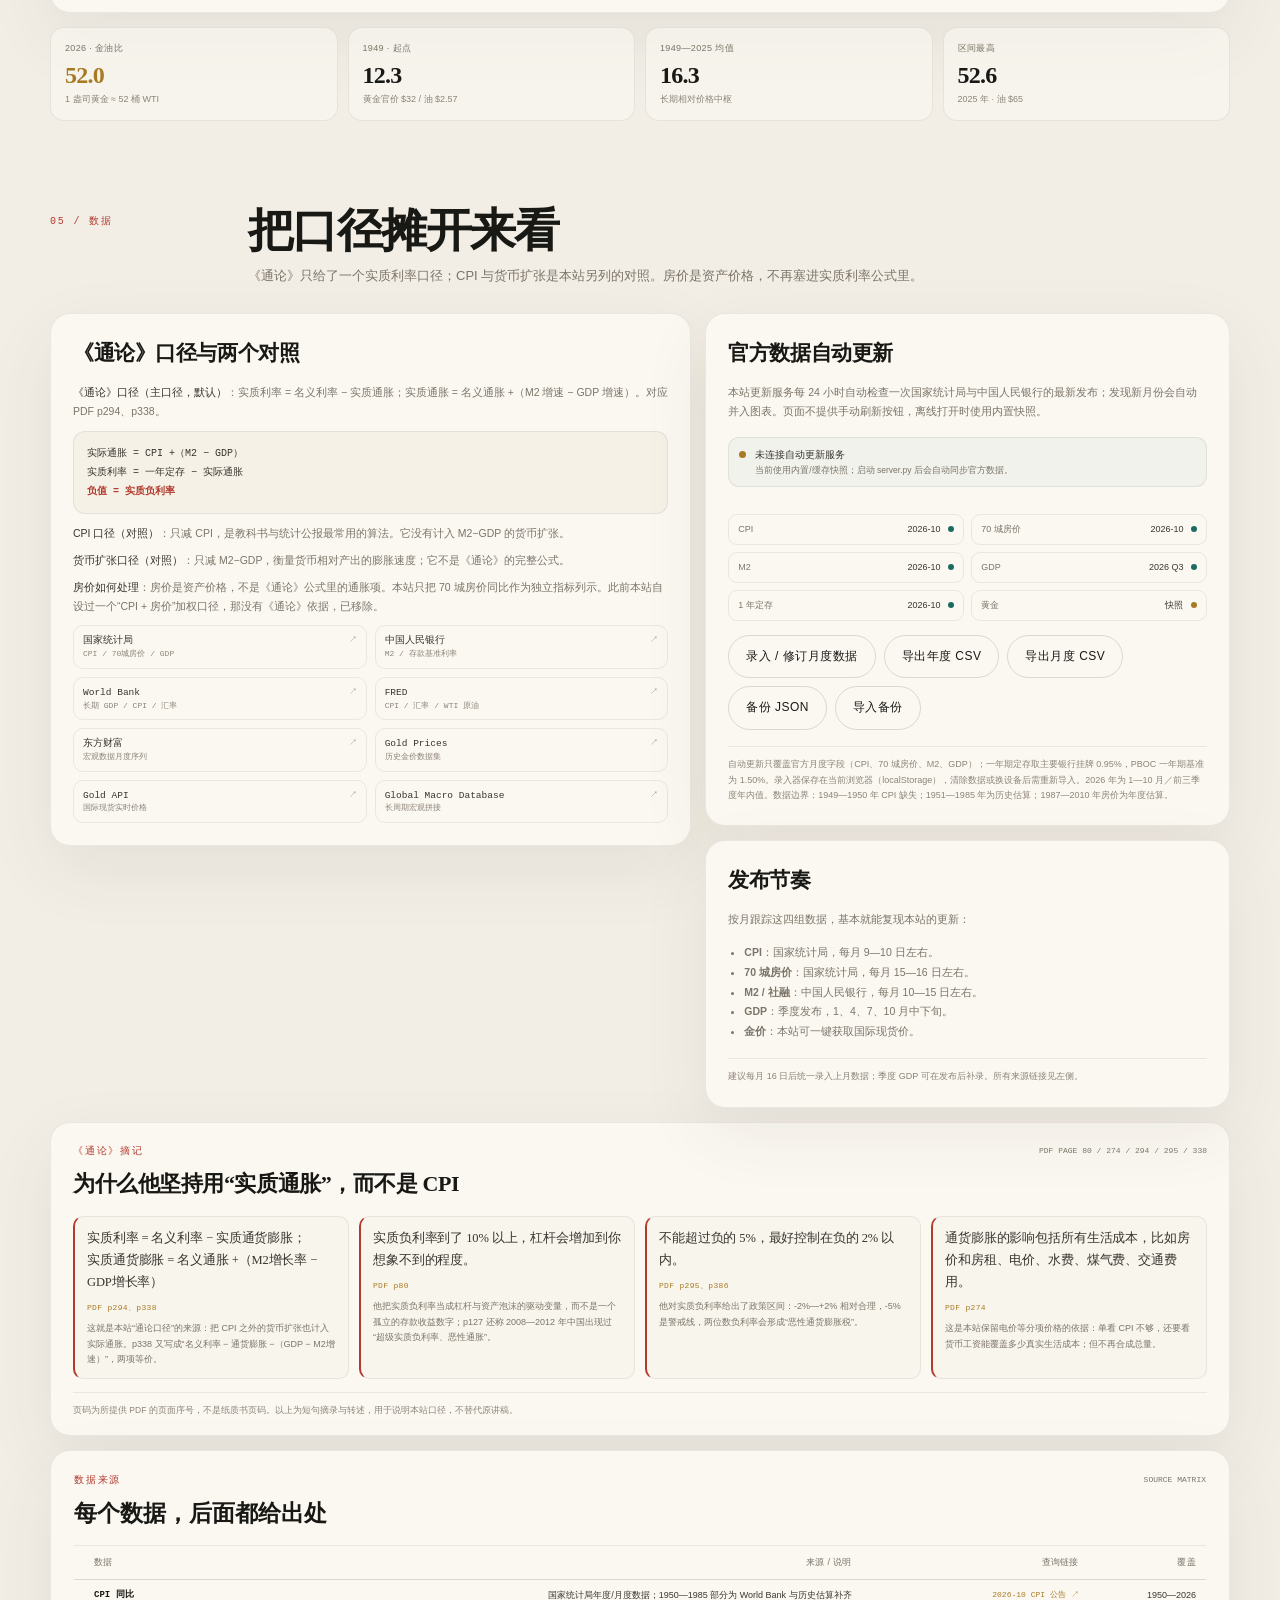
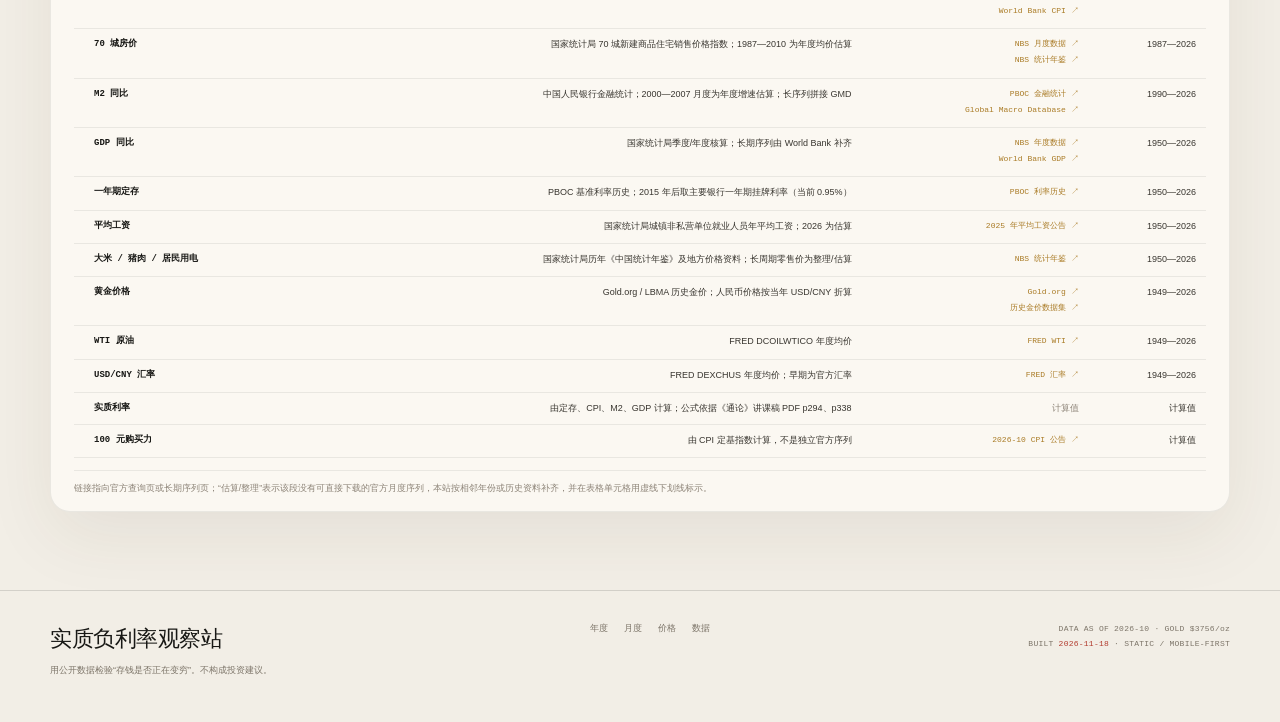
==== commit d03523d0: "add MCD annual prices and source photos: index.html" ====
--- a/index.html
+++ b/index.html
@@ -728,6 +728,16 @@
   .mcd-mobile{display:grid}
   #mcdChart{min-height:260px}
 }
+#mcdTableWrap{max-height:520px;overflow:auto}
+.mcd-mobile{max-height:520px;overflow:auto}
+
+/* ---------- MCD reference photos ---------- */
+.mcd-gallery{display:grid;grid-template-columns:repeat(3,1fr);gap:10px;margin-top:14px}
+.mcd-gallery figure{margin:0;border:1px solid var(--line-soft);border-radius:10px;overflow:hidden;background:rgba(246,241,231,.45)}
+.mcd-gallery img{display:block;width:100%;height:220px;object-fit:cover}
+.mcd-gallery figcaption{font-size:8px;line-height:1.65;color:var(--muted);padding:8px 9px}
+.mcd-gallery figcaption b{color:var(--ink-2)}
+@media(max-width:700px){.mcd-gallery{grid-template-columns:1fr}.mcd-gallery img{height:auto;max-height:320px;object-fit:contain;background:#fff}}
 
 </style>
 </head>
@@ -1037,17 +1047,32 @@
           <h3>麦当劳麦辣鸡翅指数</h3>
           <p>一对装 · 1999—2026 · 常规门店参考价</p>
         </div>
-        <div class="wage-power-now">
-          <b id="mcdNow">16</b><span>元 / 对 · 2025.12 后</span>
-          <small id="mcdIndex">1999 = 100 → 229</small>
-        </div>
-      </div>
-      <p class="purchase-copy" id="mcdCopy">1998 年上市；1990—1997 年没有麦辣鸡翅。折线只连接有来源的观测点，不代表每年都有连续报价。</p>
-      <div class="chart-wrap" id="mcdChart" role="img" aria-label="麦当劳麦辣鸡翅一对价格 1999-2026"></div>
-      <div class="chart-foot"><span>单位：元/对 · 常规单点价，不含促销/套餐 · 2015 为天津菜单价，存在城市差异</span><span>1999 = 100</span></div>
+        <div class="wage-power-now mcd-pp-now">
+          <b id="mcdNow">6.25</b><span>对 / 100 元 · 2026</span>
+          <small id="mcdIndex">1999 年：14.3 对 · 购买力 −56%</small>
+        </div>
+      </div>
+      <p class="purchase-copy" id="mcdCopy">1998 年上市；1990—1997 年没有麦辣鸡翅。按 100 元能买几对计算：1999 年约 14.3 对，2026 年约 6.25 对，100 元购买力下降约 56%。</p>
+      <div class="chart-wrap" id="mcdChart" role="img" aria-label="100元能买几对麦当劳麦辣鸡翅 1999-2026"></div>
+      <div class="chart-foot"><span>100 ÷ 一对价格 · 越高越能买 · 常规单点价，不含促销/套餐 · 2015 为天津菜单价</span><span>单位：对 / 100 元</span></div>
       <div class="table-scroll" id="mcdTableWrap" style="margin-top:12px"></div>
       <div class="mcd-mobile" id="mcdMobile"></div>
-      <div class="table-note">1990—1997 未上市；2017—2019 无独立一对报价，图表不插值。2024 年约 15 元由 2025 年“15→16”报道反推，已标“推断”。所有来源链接见表格。</div>
+      <div class="table-note">1990—1997 未上市；2017—2019 无独立一对报价，表格按上一年价格延续并标“延续”，不代表该年一定未调价。2024 年约 15 元由 2025 年“15→16”报道反推，已标“推断”。图表为台阶线，100 元购买力 = 100 ÷ 一对价格。</div>
+      <div class="mcd-gallery">
+        <figure>
+          <a href="assets/mcd/2003-menu.jpg" target="_blank" rel="noopener noreferrer"><img src="assets/mcd/2003-menu.jpg" alt="2003年麦当劳菜单：麦辣鸡翅2块5元" loading="lazy"></a>
+          <figcaption><b>2003 年菜单</b>：麦辣鸡翅（2 块）¥5.00/对。用户提供的小红书照片。</figcaption>
+        </figure>
+        <figure>
+          <a href="assets/mcd/2008-card.jpg" target="_blank" rel="noopener noreferrer"><img src="assets/mcd/2008-card.jpg" alt="2008年麦当劳尊享卡：加6元得2块麦辣鸡翅" loading="lazy"></a>
+          <figcaption><b>2008 下半年尊享卡</b>：加 ¥6 得 2 块麦辣鸡翅。用户提供的小红书照片。</figcaption>
+        </figure>
+        <figure>
+          <a href="assets/mcd/2008-coupon.jpg" target="_blank" rel="noopener noreferrer"><img src="assets/mcd/2008-coupon.jpg" alt="2008年麦当劳优惠券：加6元得2块麦辣鸡翅" loading="lazy"></a>
+          <figcaption><b>2008 优惠券</b>：加 ¥6 得 2 块麦辣鸡翅。用户提供的小红书照片。</figcaption>
+        </figure>
+      </div>
+      <div class="table-note" style="margin-top:8px">菜单照片来自用户提供的小红书笔记，仅作历史价格参考；售价以当年门店和券面为准。</div>
     </div>
 
     <div class="card purchase-card" style="margin-top:14px">
@@ -1336,20 +1361,47 @@
   const MCD_WINGS = [
     { year: 1998, price: null, kind: '上市', note: '麦辣鸡翅 1998 年上市；1990—1997 年无此产品', url: 'https://www.mcdonalds.com.cn/news/Spicy-McWings-story', src: '麦当劳中国' },
     { year: 1999, price: 7, kind: '报道', note: '深圳，一对 7 元', url: 'http://news.sina.com.cn/society/1999-8-7/4038.html', src: '新浪/中新社 1999-08-07' },
+    { year: 2003, price: 5, kind: '菜单照片', note: '小红书菜单照片：麦辣鸡翅（2块）¥5.00/对', url: 'https://xhslink.cn/o/AvZ7ycvmBJE', src: '小红书 2003 麦当劳菜单照片', image: 'assets/mcd/2003-menu.jpg' },
+    { year: 2008, price: 6, kind: '菜单照片', note: '2008 尊享卡：加 ¥6 得 2 块麦辣鸡翅；用户确认 08/09 常规价 6 元', url: 'https://xhslink.cn/o/2IKjITKP07o', src: '小红书 2008 麦当劳尊享卡', image: 'assets/mcd/2008-card.jpg' },
+    { year: 2009, price: 6, kind: '延续', note: '用户确认 2009 年 6 元；按 2008 年价格延续', url: 'https://xhslink.cn/o/2IKjITKP07o', src: '2008 尊享卡（延续依据）' },
     { year: 2010, price: 7, kind: '报道', note: '常规价 7 元；同期促销 5 元', url: 'https://www.bjnews.com.cn/detail/155143324214949.html', src: '新京报 2010-02-23' },
     { year: 2011, price: 9, kind: '报道', note: '7 → 9 元', url: 'https://news.sina.com.cn/o/2011-07-18/090022832332.shtml', src: '新浪 2011-07-18' },
+    { year: 2012, price: 8, kind: '报道', note: '2012 年报道为 8 元；2013 年涨至 9 元', url: 'https://www.meishichina.com/News/CanYin/201205/104491.shtml', src: '食品中国 2012-05-01' },
     { year: 2013, price: 9, kind: '报道', note: '8 → 9 元', url: 'https://www.ijjnews.com/industry/system/2013/01/08/010019480.shtml', src: '晋江新闻网 2013-01-08' },
     { year: 2014, price: 9, kind: '报道', note: '北京，8 → 9 元', url: 'https://xinm123.nfncb.cn/html/food-enterprise/222597.html', src: '南方农村报 2014-04-09' },
     { year: 2015, price: 8, kind: '菜单', note: '天津菜单，4 块 16 元 → 8 元/对；城市差异', url: 'https://m.tj.bendibao.com/meishi/62748_2.shtm', src: '天津本地宝 2015 菜单' },
     { year: 2016, price: 9, kind: '菜单', note: '4 块 18 元 → 9 元/对', url: 'http://mp.weixin.qq.com/s?__biz=MzI3ODEzMDk3Mw==&mid=2667607873&idx=1&sn=e4071cf466fc7379fead153866346589', src: '微信菜单攻略 2016-10-29' },
-    { year: 2020, price: 9, kind: '菜单', note: '菜单页：9 元/2 个', url: 'https://page.sm.cn/blm/midpage-317/index?id=10_19aeee39819904138bfa2783a9a08563', src: '菜单页 2020-08-20' },
+    { year: 2020, price: 9, kind: '菜单', note: '麦乐送菜单：9 元/对；页面未标日期，作为 2020 前后常规价参考', url: 'http://www.5ikfc.com/menu/mls/xiaoshi/spicy-chicken-wings.html', src: '5iKFC 麦乐送菜单' },
     { year: 2021, price: 13, kind: '报道', note: '12 → 13 元', url: 'https://m.easteat.com/new/detail/7011', src: '东方美食 2021-12-28' },
     { year: 2022, price: 13, kind: '报道', note: '13 元', url: 'https://kan.china.com/article/1347675_3.html', src: '时代周报 2022-02-28' },
     { year: 2023, price: 14, kind: '报道', note: '13.5 → 14 元', url: 'https://www.jiemian.com/article/10599114.html', src: '界面新闻 2023-12-27' },
     { year: 2024, price: 15, kind: '推断', note: '由 2025 年“15 → 16”反推，非当年直接报价', url: 'https://m.10jqka.com.cn/20251215/c673222943.shtml', src: '南方都市报 2025-12-15（反推依据）' },
     { year: 2025, price: 16, kind: '报道', note: '15 → 16 元', url: 'https://m.10jqka.com.cn/20251215/c673222943.shtml', src: '南方都市报 2025-12-15' },
-    { year: 2026, price: 16, kind: '参考', note: '截至 2025.12 后；门店价可能不同', url: 'https://www.mcdonalds.com.cn/', src: '麦当劳中国（门店价为准）' },
+    { year: 2026, price: 16, kind: '参考', note: '截至 2025.12 后；门店价可能不同', url: 'https://m.10jqka.com.cn/20251215/c673222943.shtml', src: '南方都市报 2025-12-15（2026 参考）' },
   ];
+
+  function mcdAnnualRows() {
+    const observed = new Map(MCD_WINGS.filter(r => isNum(r.price)).map(r => [r.year, r]));
+    const out = [];
+    let last = null;
+    for (let year = 1999; year <= 2026; year++) {
+      const obs = observed.get(year);
+      if (obs) {
+        last = obs;
+        out.push(Object.assign({}, obs));
+      } else if (last) {
+        out.push({
+          year,
+          price: last.price,
+          kind: '延续',
+          note: '无当年独立报价，沿用 ' + last.year + ' 年的价格；不代表该年一定未调价',
+          url: last.url,
+          src: last.src + '（价格延续依据）',
+        });
+      }
+    }
+    return out;
+  }
 
   const LENS = {
     cpiReal: { label: '实质利率 · CPI 口径', short: 'CPI 口径' },
@@ -1492,14 +1544,23 @@
     const d = step < 1 ? 1 : 0;
     return (v > 0 ? '' : '−') + Math.abs(v).toFixed(d);
   }
-  function linePath(pts) {
-    return pts.map((p, i) => (i ? 'L' : 'M') + p[0].toFixed(2) + ' ' + p[1].toFixed(2)).join(' ');
-  }
-  function areaPath(pts, baseY) {
+  function linePath(pts, step) {
     if (!pts.length) return '';
-    return 'M' + pts[0][0].toFixed(2) + ' ' + baseY.toFixed(2) +
-      pts.map(p => 'L' + p[0].toFixed(2) + ' ' + p[1].toFixed(2)).join(' ') +
-      'L' + pts[pts.length - 1][0].toFixed(2) + ' ' + baseY.toFixed(2) + ' Z';
+    let d = 'M' + pts[0][0].toFixed(2) + ' ' + pts[0][1].toFixed(2);
+    for (let i = 1; i < pts.length; i++) {
+      const x = pts[i][0].toFixed(2), y = pts[i][1].toFixed(2);
+      d += step ? ('H' + x + 'V' + y) : ('L' + x + ' ' + y);
+    }
+    return d;
+  }
+  function areaPath(pts, baseY, step) {
+    if (!pts.length) return '';
+    let d = 'M' + pts[0][0].toFixed(2) + ' ' + baseY.toFixed(2) + 'L' + pts[0][0].toFixed(2) + ' ' + pts[0][1].toFixed(2);
+    for (let i = 1; i < pts.length; i++) {
+      const x = pts[i][0].toFixed(2), y = pts[i][1].toFixed(2);
+      d += step ? ('H' + x + 'V' + y) : ('L' + x + ' ' + y);
+    }
+    return d + 'L' + pts[pts.length - 1][0].toFixed(2) + ' ' + baseY.toFixed(2) + ' Z';
   }
 
   let chartUid = 0;
@@ -1679,13 +1740,13 @@
       rows.forEach((r, i) => { if (isNum(r[s.key])) pts.push([x(i), y(r[s.key])]); });
       if (!pts.length) return;
       if (s.area && cfg.area) {
-        const ap = areaPath(pts, baseY);
+        const ap = areaPath(pts, baseY, s.step || cfg.step);
         svg += '<path d="' + ap + '" fill="url(#pos' + id + ')" clip-path="url(#above' + id + ')"/>';
         svg += '<path d="' + ap + '" fill="url(#neg' + id + ')" clip-path="url(#below' + id + ')"/>';
       }
       const dash = s.dash ? ' stroke-dasharray="5 4"' : '';
       const widthLine = s.width || (s.dash ? 1.25 : 1.9);
-      svg += '<path d="' + linePath(pts) + '" fill="none" stroke="' + (s.color || '#181815') + '" stroke-width="' + widthLine + '" stroke-linejoin="round" stroke-linecap="round"' + dash + ' opacity="' + (s.opacity || 1) + '"/>';
+      svg += '<path d="' + linePath(pts, s.step || cfg.step) + '" fill="none" stroke="' + (s.color || '#181815') + '" stroke-width="' + widthLine + '" stroke-linejoin="round" stroke-linecap="round"' + dash + ' opacity="' + (s.opacity || 1) + '"/>';
       // last point
       const last = pts[pts.length - 1];
       svg += '<circle cx="' + last[0].toFixed(2) + '" cy="' + last[1].toFixed(2) + '" r="3.2" fill="' + (s.dash ? '#fbf8f2' : '#181815') + '" stroke="' + (s.color || '#181815') + '" stroke-width="1.4"/>';
@@ -1764,7 +1825,7 @@
     const min = Math.min.apply(null, vals), max = Math.max.apply(null, vals);
     const span = (max - min) || 1;
     const pts = vals.map((v, i) => [i / (vals.length - 1) * w, h - 2 - (v - min) / span * (h - 4)]);
-    return '<svg class="spark" viewBox="0 0 ' + w + ' ' + h + '" aria-hidden="true"><path d="' + linePath(pts) + '" fill="none" stroke="' + color + '" stroke-width="1.4" stroke-linecap="round" stroke-linejoin="round"/></svg>';
+    return '<svg class="spark" viewBox="0 0 ' + w + ' ' + h + '" aria-hidden="true"><path d="' + linePath(pts, false) + '" fill="none" stroke="' + color + '" stroke-width="1.4" stroke-linecap="round" stroke-linejoin="round"/></svg>';
   }
 
   /* ---------- hero / metrics ---------- */
@@ -2123,55 +2184,59 @@
   }
 
   function renderMcd() {
-    const rows = MCD_WINGS.slice();
-    const first = rows.find(r => isNum(r.price));
-    const cur = rows.filter(r => isNum(r.price)).slice(-1)[0];
-    const idx = cur.price / first.price * 100;
-    $('#mcdNow').textContent = fmt(cur.price, 0);
-    $('#mcdIndex').textContent = '1999 = 100 → ' + idx.toFixed(0);
-    let html = '<table><thead><tr><th>年份</th><th>一对价格</th><th>指数</th><th>性质</th><th>来源 / 备注</th></tr></thead><tbody>';
+    const rows = mcdAnnualRows();
+    const first = rows[0];
+    const cur = rows[rows.length - 1];
+    const firstPP = 100 / first.price;
+    const curPP = 100 / cur.price;
+    const ppIndex = curPP / firstPP * 100;
+    $('#mcdNow').textContent = curPP.toFixed(2);
+    $('#mcdIndex').textContent = '1999 年：' + firstPP.toFixed(1) + ' 对 · 购买力 ' + (ppIndex < 100 ? '−' : '+') + Math.abs(100 - ppIndex).toFixed(0) + '%';
+    let html = '<table><thead><tr><th>年份</th><th>一对价格</th><th>100 元买几对</th><th>购买力指数</th><th>性质</th><th>来源 / 备注</th></tr></thead><tbody>';
     rows.forEach(r => {
-      const price = isNum(r.price) ? '¥' + fmt(r.price, 0) : '—';
-      const index = isNum(r.price) ? (r.price / first.price * 100).toFixed(0) : '—';
-      const kindClass = r.kind === '推断' ? ' style="color:var(--gold)"' : '';
-      html += '<tr><td>' + r.year + '</td><td>' + price + '</td><td>' + index + '</td><td' + kindClass + '>' + r.kind + '</td>' +
-        '<td><a href="' + r.url + '" target="_blank" rel="noopener noreferrer">' + r.src + ' ↗</a><br><span style="color:var(--muted-2)">' + r.note + '</span></td></tr>';
+      const pp = 100 / r.price;
+      const index = pp / firstPP * 100;
+      const kindClass = (r.kind === '推断' || r.kind === '延续') ? ' style="color:var(--gold)"' : '';
+      html += '<tr><td>' + r.year + '</td><td>¥' + fmt(r.price, 0) + '</td><td class="strong">' + pp.toFixed(2) + '</td><td>' + index.toFixed(0) + '</td><td' + kindClass + '>' + r.kind + '</td>' +
+        '<td><a href="' + r.url + '" target="_blank" rel="noopener noreferrer">' + r.src + ' ↗</a><br><span style="color:var(--muted-2)">' + r.note + '</span>' + (r.image ? '<br><a href="' + r.image + '" target="_blank" rel="noopener noreferrer">查看菜单照片 ↗</a>' : '') + '</td></tr>';
     });
     html += '</tbody></table>';
     $('#mcdTableWrap').innerHTML = html;
     $('#mcdMobile').innerHTML = rows.map(r => {
-      const price = isNum(r.price) ? '¥' + fmt(r.price, 0) : '—';
-      return '<div class="mcd-mobile-card"><div class="mm-head"><b>' + r.year + '</b><span>' + price + ' / 对</span></div>' +
-        '<p>' + r.kind + ' · ' + r.note + '</p>' +
-        '<a href="' + r.url + '" target="_blank" rel="noopener noreferrer">' + r.src + ' ↗</a></div>';
+      const pp = 100 / r.price;
+      return '<div class="mcd-mobile-card"><div class="mm-head"><b>' + r.year + '</b><span>100 元买 ' + pp.toFixed(2) + ' 对</span></div>' +
+        '<p>一对 ¥' + fmt(r.price, 0) + ' · ' + r.kind + ' · ' + r.note + '</p>' +
+        '<a href="' + r.url + '" target="_blank" rel="noopener noreferrer">' + r.src + ' ↗</a>' + (r.image ? ' · <a href="' + r.image + '" target="_blank" rel="noopener noreferrer">菜单照片 ↗</a>' : '') + '</div>';
     }).join('');
   }
 
   function renderMcdChart() {
     const el = $('#mcdChart');
     if (!el) return;
-    const rows = MCD_WINGS.filter(r => isNum(r.price));
+    const rows = mcdAnnualRows().map(r => Object.assign({}, r, { hundred: 100 / r.price }));
     drawChart(el, {
       rows,
-      series: [{ key: 'price', label: '一对价格 元', color: '#b23b2e', area: true, width: 2 }],
+      series: [{ key: 'hundred', label: '100 元买几对', color: '#b23b2e', area: true, width: 2, step: true }],
       area: true,
       areaColor: '#b23b2e',
+      step: true,
       shadeNegative: false,
       xType: 'year',
       xStep: 5,
       yMin: 0,
-      yMax: 18,
+      yMax: 22,
       yStep: 2,
       events: [
-        { year: 1999, label: '7 元' },
-        { year: 2011, label: '9 元' },
-        { year: 2021, label: '13 元' },
-        { year: 2025, label: '16 元' },
+        { year: 1999, label: '14.3 对' },
+        { year: 2003, label: '20 对' },
+        { year: 2011, label: '11.1 对' },
+        { year: 2026, label: '6.25 对' },
       ],
-      compactEvents: [1999, 2011, 2021, 2025],
-      ariaLabel: '麦当劳麦辣鸡翅一对价格 1999-2026',
+      compactEvents: [1999, 2003, 2011, 2026],
+      ariaLabel: '100元能买几对麦当劳麦辣鸡翅 1999-2026',
       tooltip: (r) => '<b>' + r.year + ' 年</b>' +
         '<div class="tip-row"><span>一对价格</span><em>¥' + fmt(r.price, 0) + '</em></div>' +
+        '<div class="tip-row"><span>100 元买</span><em>' + (100 / r.price).toFixed(2) + ' 对</em></div>' +
         '<div class="tip-row"><span>性质</span><em>' + r.kind + '</em></div>' +
         '<div class="tip-row"><span>备注</span><em>' + r.note + '</em></div>'
     });
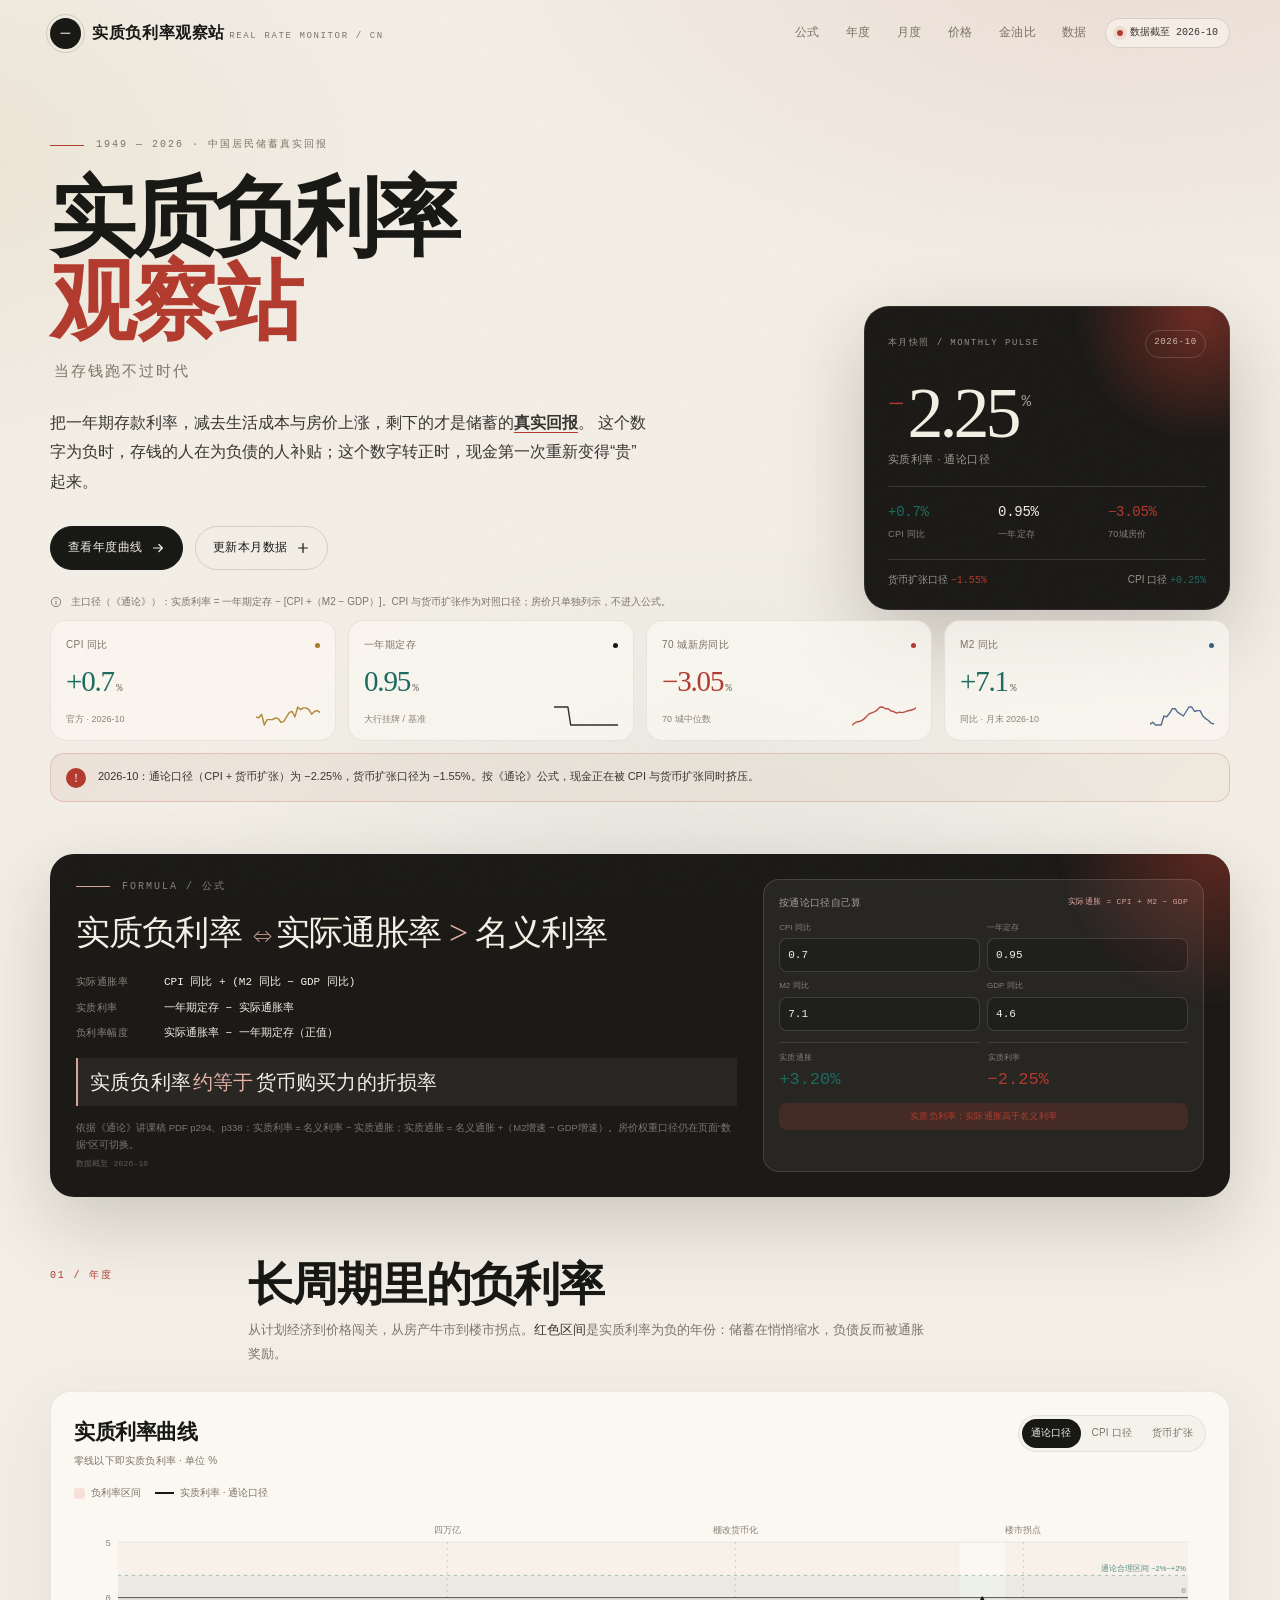
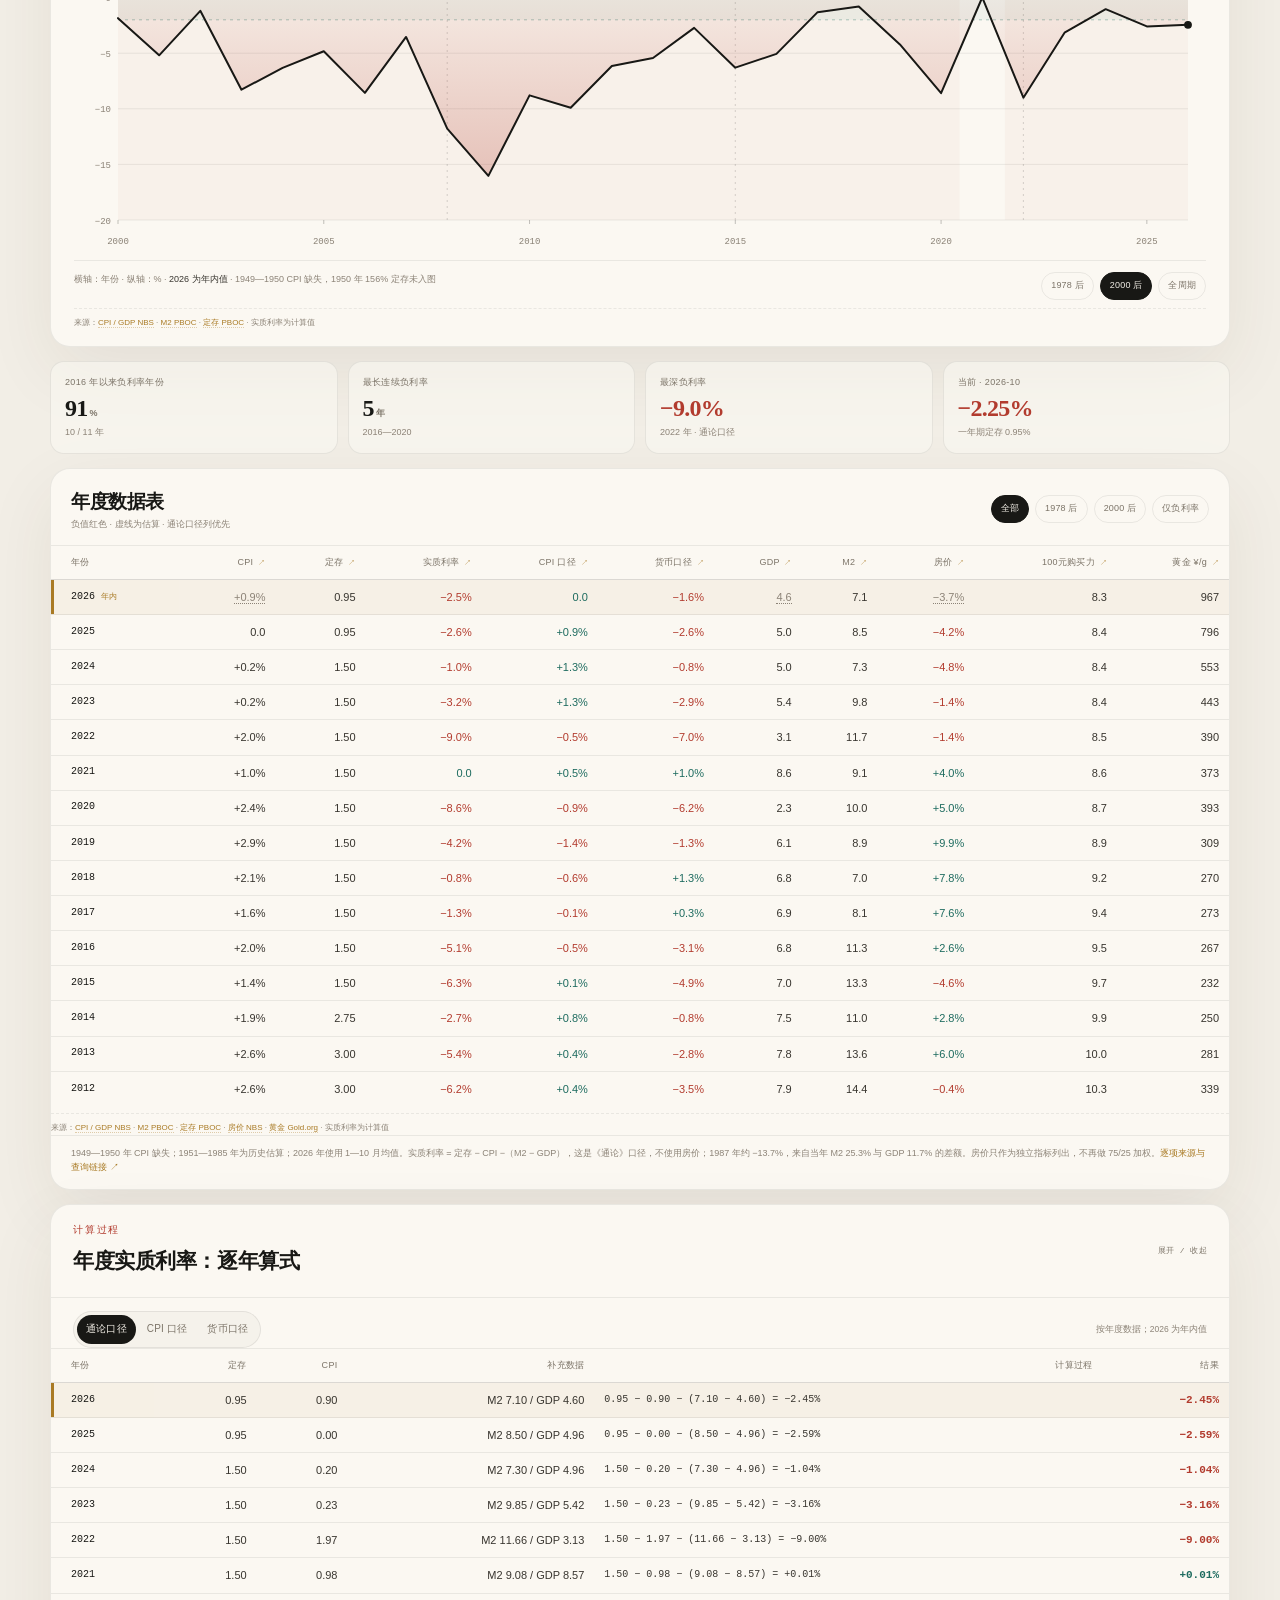
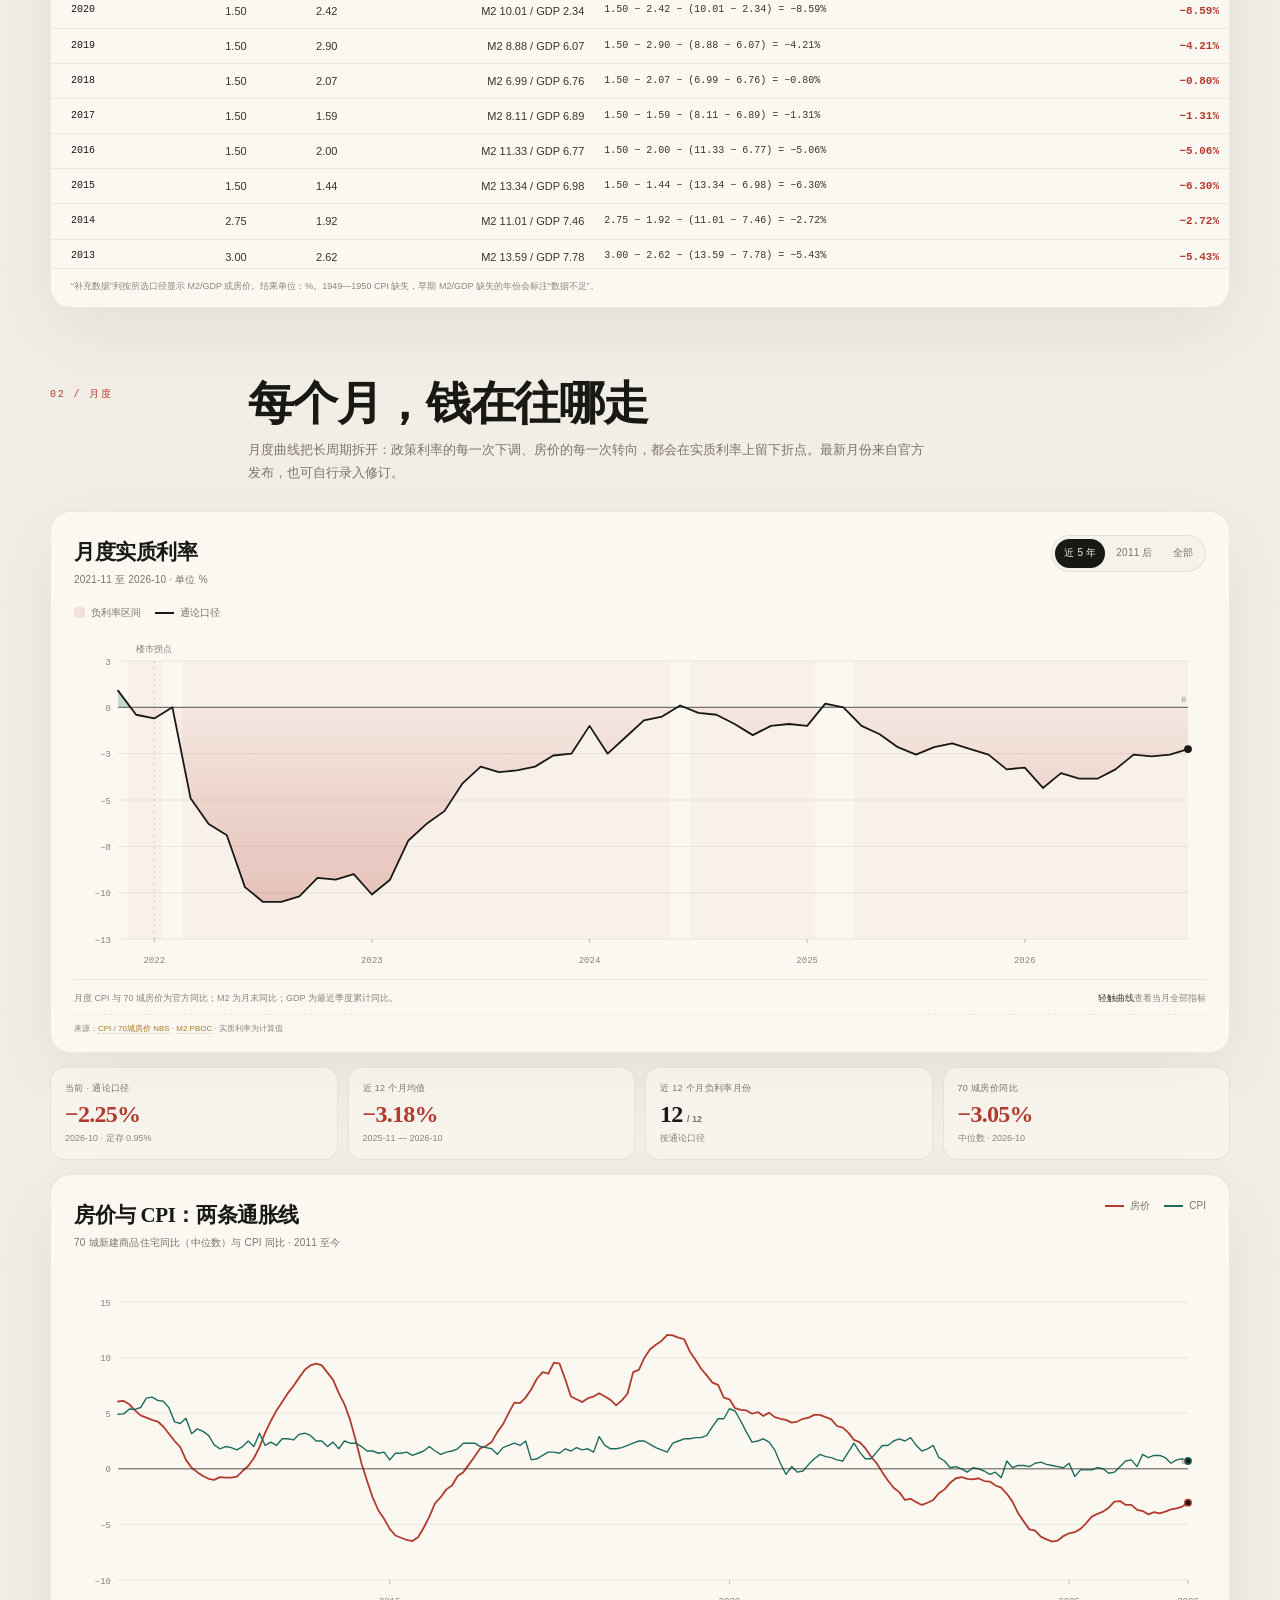
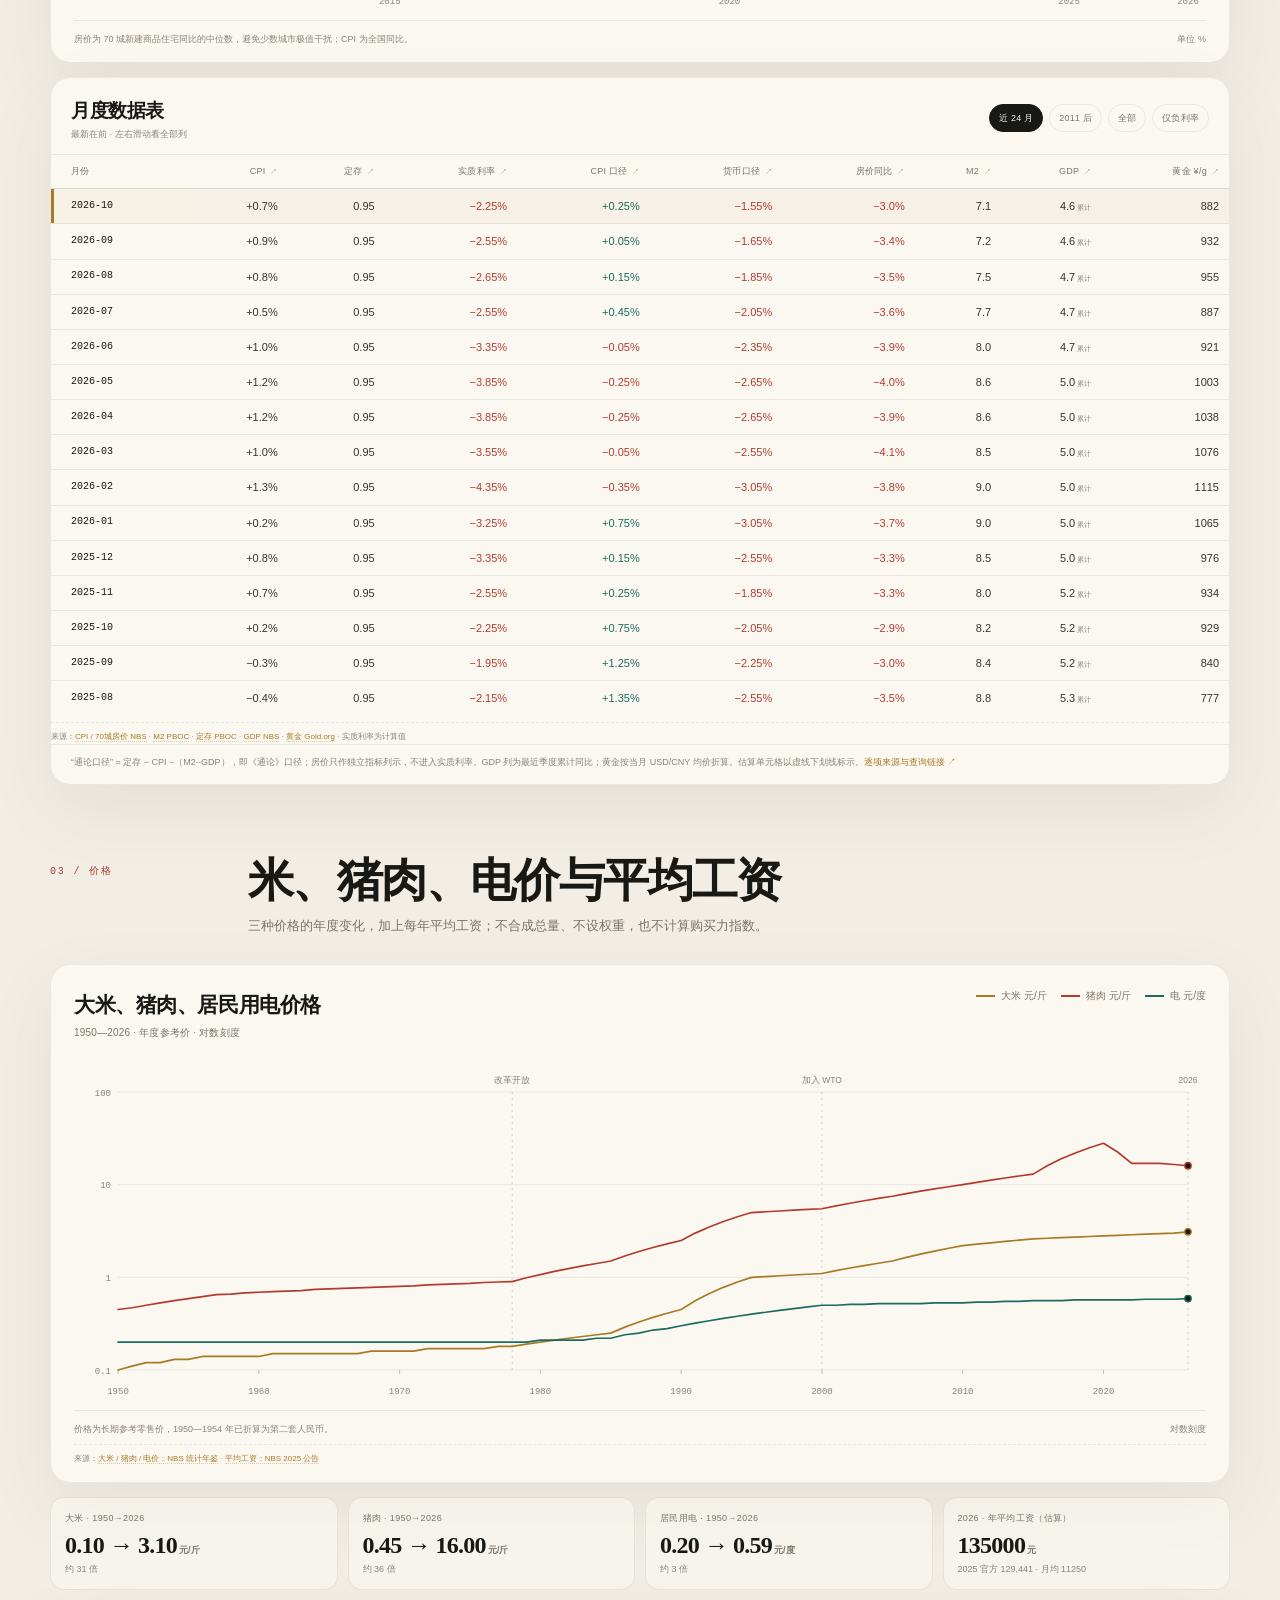
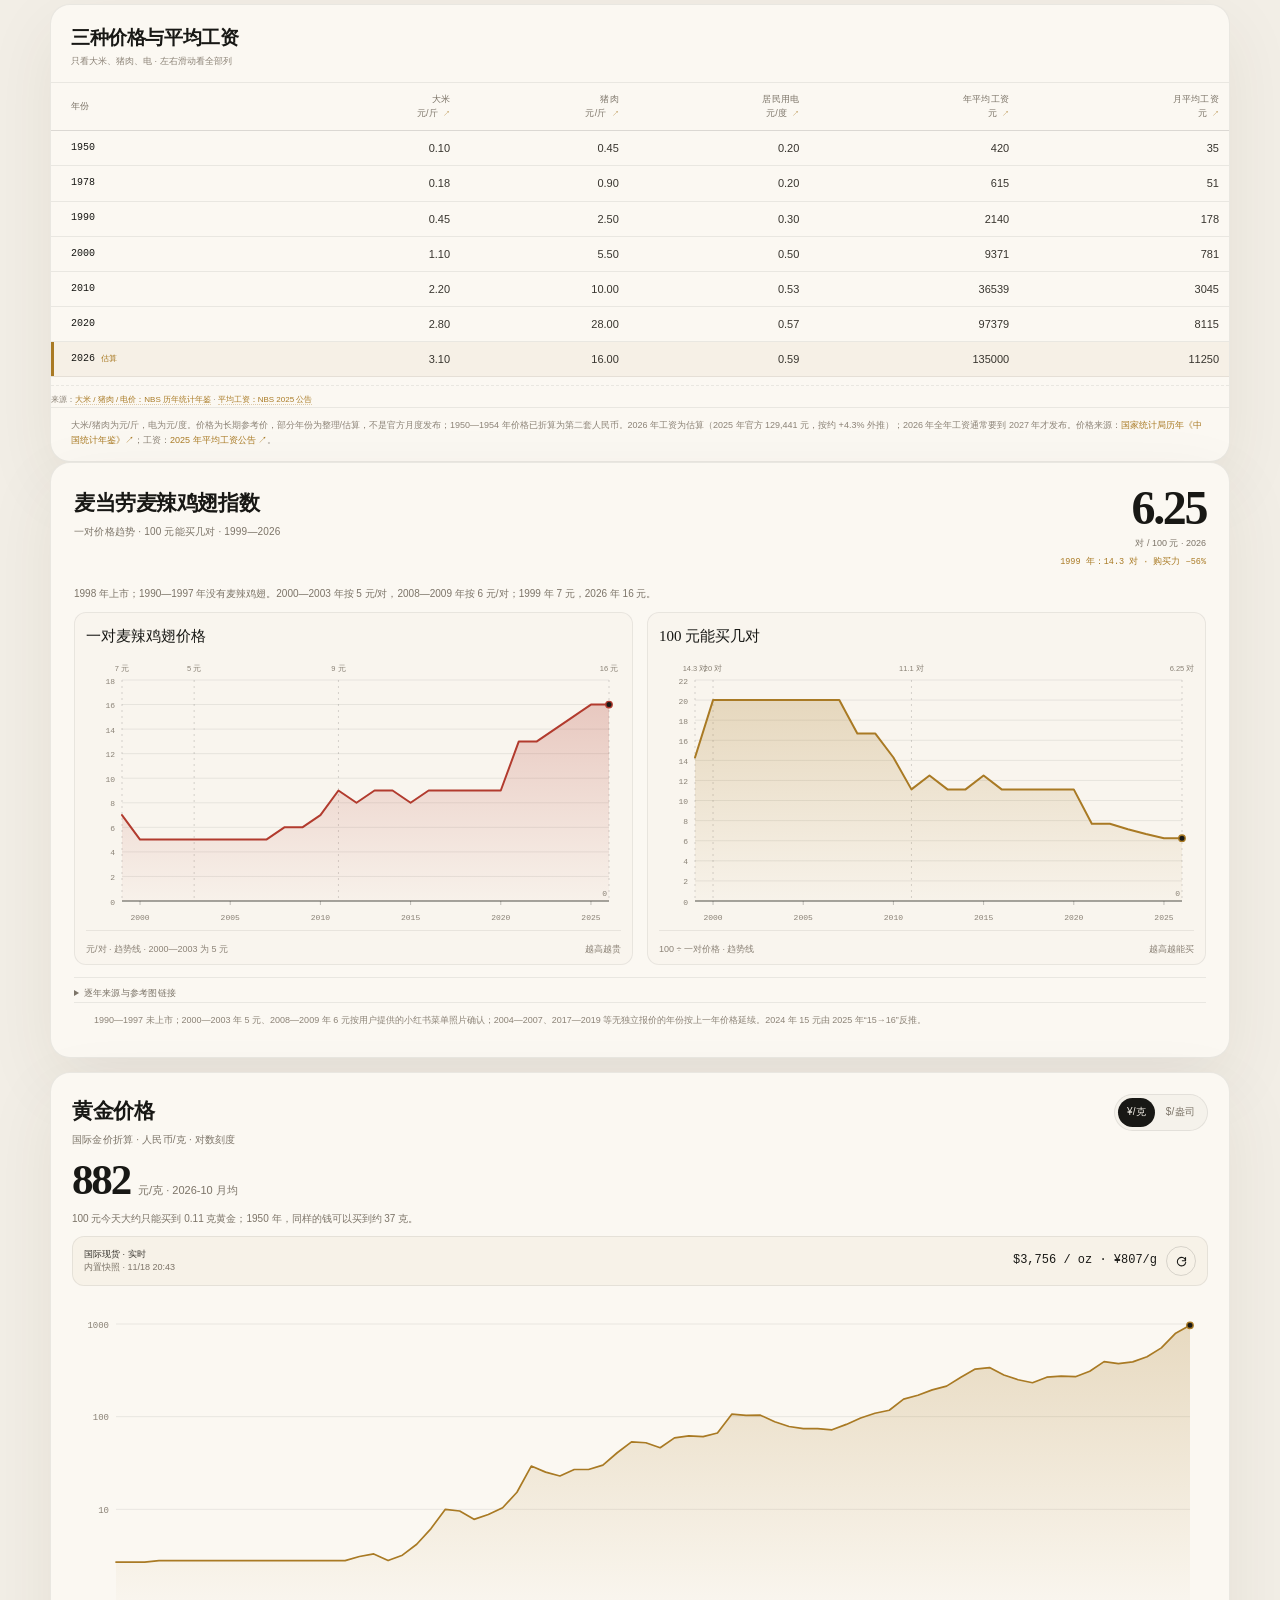
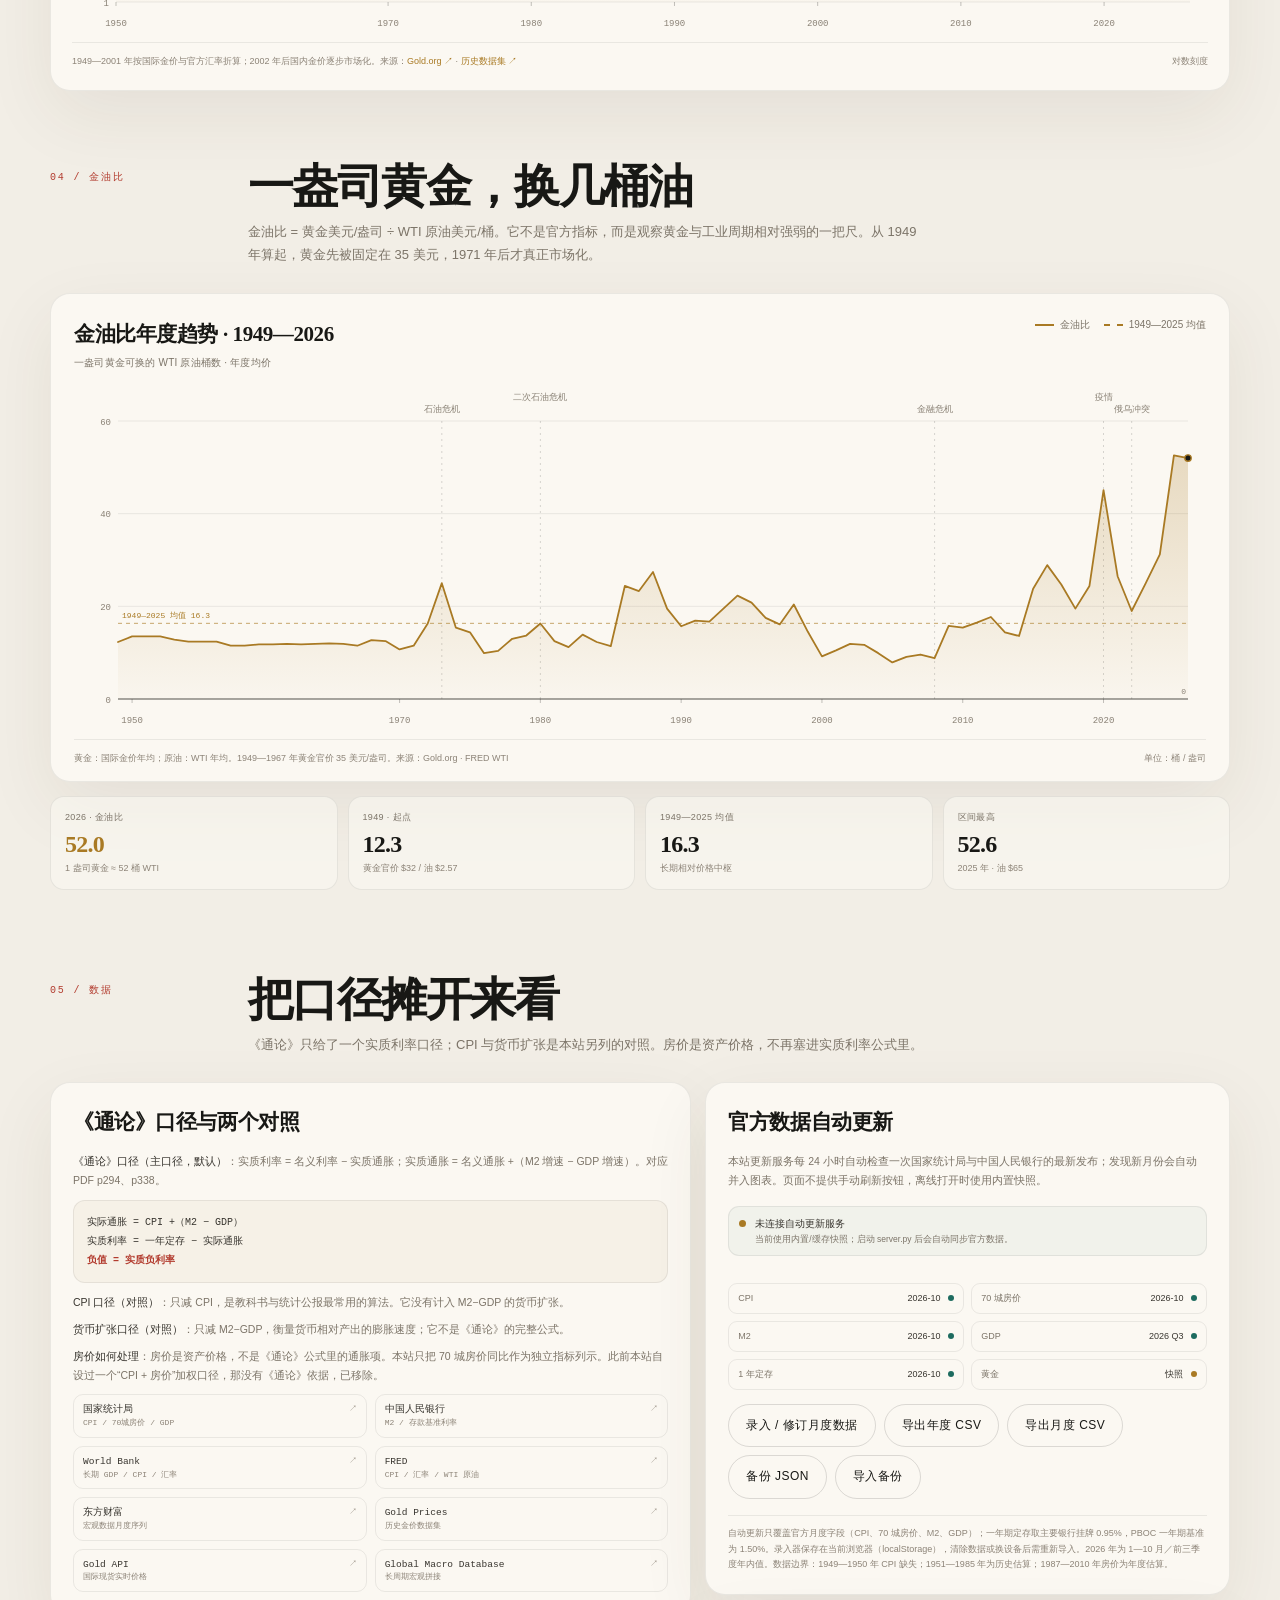
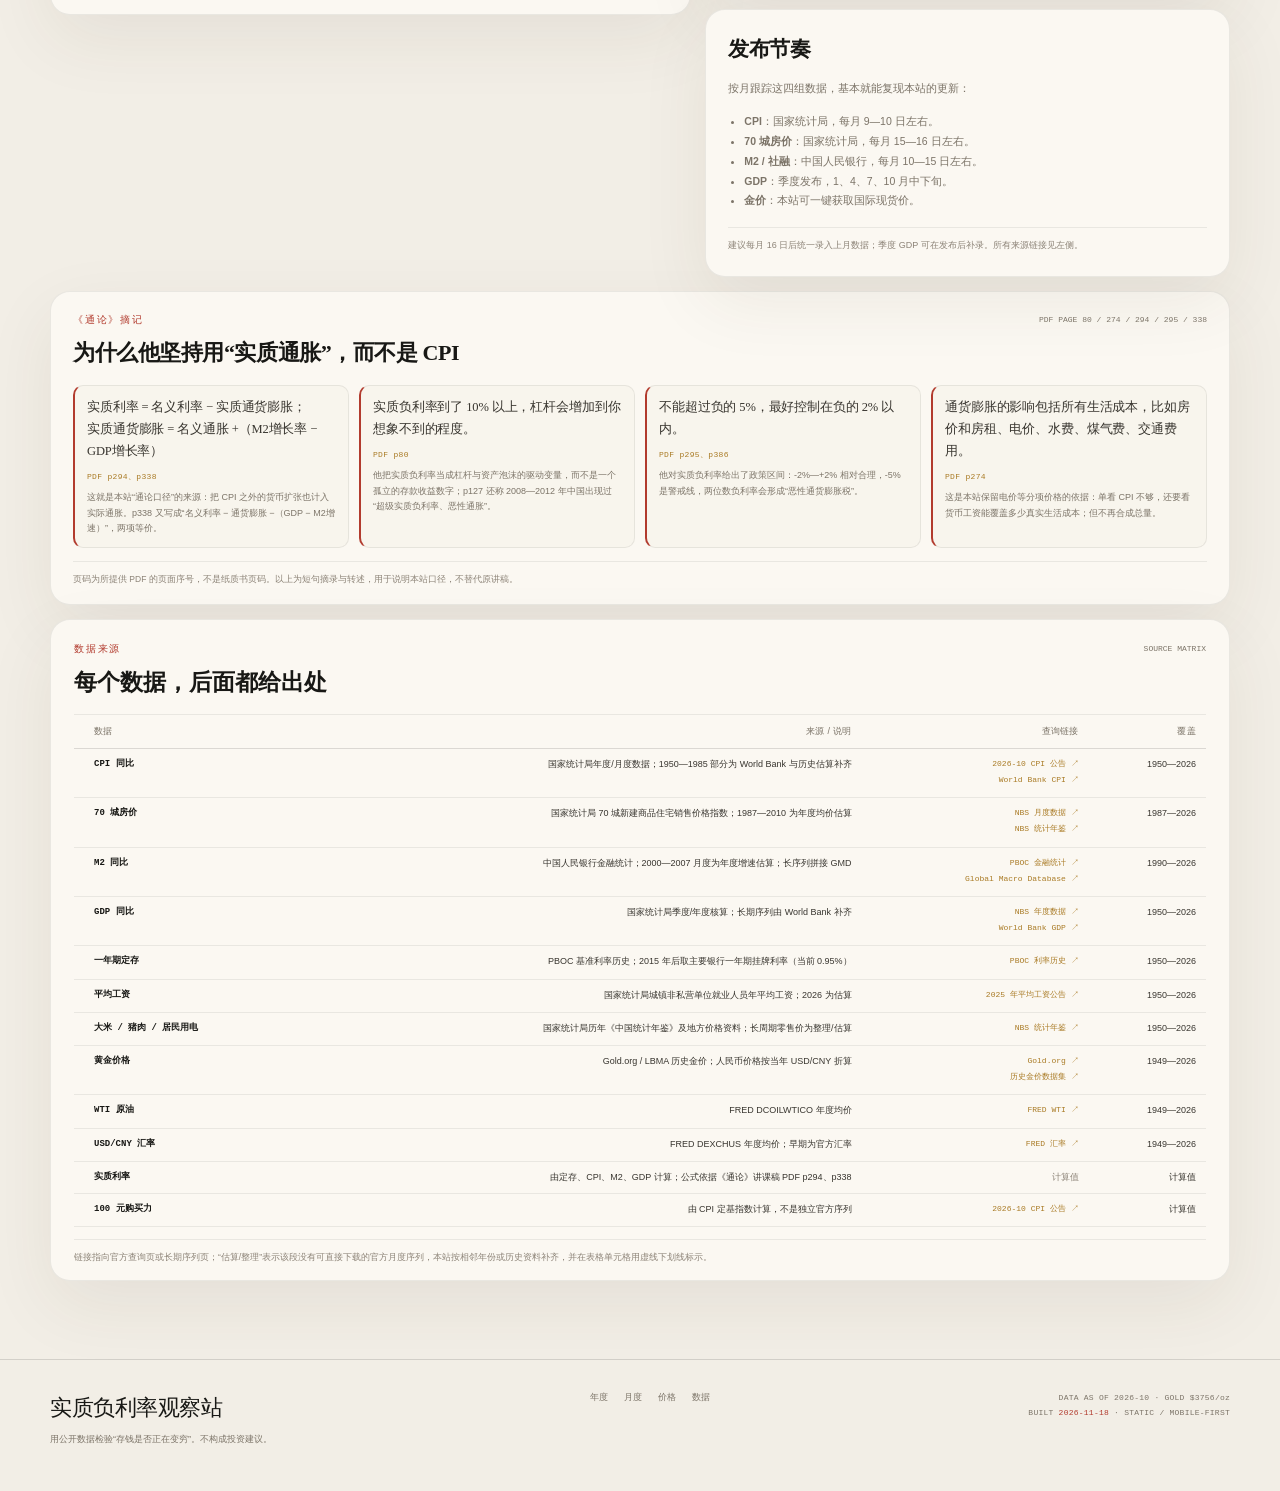
==== commit 3ad63019: "MCD charts: trend lines" ====
--- a/index.html
+++ b/index.html
@@ -739,6 +739,21 @@
 .mcd-gallery figcaption b{color:var(--ink-2)}
 @media(max-width:700px){.mcd-gallery{grid-template-columns:1fr}.mcd-gallery img{height:auto;max-height:320px;object-fit:contain;background:#fff}}
 
+/* ---------- compact McD charts / sources ---------- */
+.mcd-charts{display:grid;grid-template-columns:1fr 1fr;gap:14px;margin-top:10px}
+.mcd-chart-box{border:1px solid var(--line-soft);border-radius:12px;padding:11px 11px 7px;background:rgba(246,241,231,.35)}
+.mcd-chart-title{font-family:var(--serif);font-size:15px;margin-bottom:4px}
+.mcd-chart-box .chart-foot{margin-top:2px}
+.mcd-source-details{margin-top:12px;border-top:1px solid var(--line-soft);padding-top:9px}
+.mcd-source-details summary{cursor:pointer;font-size:9px;color:var(--muted);font-family:var(--mono);letter-spacing:.03em}
+.mcd-source-list{display:grid;grid-template-columns:repeat(2,1fr);gap:2px 14px;margin-top:8px}
+.mcd-source-row{display:grid;grid-template-columns:36px 1fr;gap:5px;font-size:8px;line-height:1.7;border-bottom:1px dotted var(--line-soft);padding:2px 0}
+.mcd-source-row b{font-family:var(--mono);font-weight:500;color:var(--ink-2)}
+.mcd-source-row a{color:var(--gold);text-decoration:none}
+.mcd-source-row a:hover{text-decoration:underline}
+.mcd-source-row .imglink{color:var(--red);margin-left:4px}
+@media(max-width:700px){.mcd-charts{grid-template-columns:1fr}.mcd-source-list{grid-template-columns:1fr}#mcdPriceChart,#mcdHundredChart{min-height:250px}}
+
 </style>
 </head>
 <body>
@@ -1045,34 +1060,34 @@
       <div class="card-head">
         <div>
           <h3>麦当劳麦辣鸡翅指数</h3>
-          <p>一对装 · 1999—2026 · 常规门店参考价</p>
+          <p>一对价格趋势 · 100 元能买几对 · 1999—2026</p>
         </div>
         <div class="wage-power-now mcd-pp-now">
           <b id="mcdNow">6.25</b><span>对 / 100 元 · 2026</span>
           <small id="mcdIndex">1999 年：14.3 对 · 购买力 −56%</small>
         </div>
       </div>
-      <p class="purchase-copy" id="mcdCopy">1998 年上市；1990—1997 年没有麦辣鸡翅。按 100 元能买几对计算：1999 年约 14.3 对，2026 年约 6.25 对，100 元购买力下降约 56%。</p>
-      <div class="chart-wrap" id="mcdChart" role="img" aria-label="100元能买几对麦当劳麦辣鸡翅 1999-2026"></div>
-      <div class="chart-foot"><span>100 ÷ 一对价格 · 越高越能买 · 常规单点价，不含促销/套餐 · 2015 为天津菜单价</span><span>单位：对 / 100 元</span></div>
-      <div class="table-scroll" id="mcdTableWrap" style="margin-top:12px"></div>
-      <div class="mcd-mobile" id="mcdMobile"></div>
-      <div class="table-note">1990—1997 未上市；2017—2019 无独立一对报价，表格按上一年价格延续并标“延续”，不代表该年一定未调价。2024 年约 15 元由 2025 年“15→16”报道反推，已标“推断”。图表为台阶线，100 元购买力 = 100 ÷ 一对价格。</div>
-      <div class="mcd-gallery">
-        <figure>
-          <a href="assets/mcd/2003-menu.jpg" target="_blank" rel="noopener noreferrer"><img src="assets/mcd/2003-menu.jpg" alt="2003年麦当劳菜单：麦辣鸡翅2块5元" loading="lazy"></a>
-          <figcaption><b>2003 年菜单</b>：麦辣鸡翅（2 块）¥5.00/对。用户提供的小红书照片。</figcaption>
-        </figure>
-        <figure>
-          <a href="assets/mcd/2008-card.jpg" target="_blank" rel="noopener noreferrer"><img src="assets/mcd/2008-card.jpg" alt="2008年麦当劳尊享卡：加6元得2块麦辣鸡翅" loading="lazy"></a>
-          <figcaption><b>2008 下半年尊享卡</b>：加 ¥6 得 2 块麦辣鸡翅。用户提供的小红书照片。</figcaption>
-        </figure>
-        <figure>
-          <a href="assets/mcd/2008-coupon.jpg" target="_blank" rel="noopener noreferrer"><img src="assets/mcd/2008-coupon.jpg" alt="2008年麦当劳优惠券：加6元得2块麦辣鸡翅" loading="lazy"></a>
-          <figcaption><b>2008 优惠券</b>：加 ¥6 得 2 块麦辣鸡翅。用户提供的小红书照片。</figcaption>
-        </figure>
-      </div>
-      <div class="table-note" style="margin-top:8px">菜单照片来自用户提供的小红书笔记，仅作历史价格参考；售价以当年门店和券面为准。</div>
+      <p class="purchase-copy" id="mcdCopy">1998 年上市；1990—1997 年没有麦辣鸡翅。2000—2003 年按 5 元/对，2008—2009 年按 6 元/对；1999 年 7 元，2026 年 16 元。</p>
+
+      <div class="mcd-charts">
+        <div class="mcd-chart-box">
+          <div class="mcd-chart-title">一对麦辣鸡翅价格</div>
+          <div class="chart-wrap" id="mcdPriceChart" role="img" aria-label="麦当劳麦辣鸡翅一对价格 1999-2026"></div>
+          <div class="chart-foot"><span>元/对 · 趋势线 · 2000—2003 为 5 元</span><span>越高越贵</span></div>
+        </div>
+        <div class="mcd-chart-box">
+          <div class="mcd-chart-title">100 元能买几对</div>
+          <div class="chart-wrap" id="mcdHundredChart" role="img" aria-label="100元能买几对麦当劳麦辣鸡翅 1999-2026"></div>
+          <div class="chart-foot"><span>100 ÷ 一对价格 · 趋势线</span><span>越高越能买</span></div>
+        </div>
+      </div>
+
+      <details class="mcd-source-details">
+        <summary>逐年来源与参考图链接</summary>
+        <div id="mcdSourceList"></div>
+      </details>
+
+      <div class="table-note">1990—1997 未上市；2000—2003 年 5 元、2008—2009 年 6 元按用户提供的小红书菜单照片确认；2004—2007、2017—2019 等无独立报价的年份按上一年价格延续。2024 年 15 元由 2025 年“15→16”反推。</div>
     </div>
 
     <div class="card purchase-card" style="margin-top:14px">
@@ -1361,6 +1376,9 @@
   const MCD_WINGS = [
     { year: 1998, price: null, kind: '上市', note: '麦辣鸡翅 1998 年上市；1990—1997 年无此产品', url: 'https://www.mcdonalds.com.cn/news/Spicy-McWings-story', src: '麦当劳中国' },
     { year: 1999, price: 7, kind: '报道', note: '深圳，一对 7 元', url: 'http://news.sina.com.cn/society/1999-8-7/4038.html', src: '新浪/中新社 1999-08-07' },
+    { year: 2000, price: 5, kind: '用户确认', note: '用户确认 2000—2003 年 5 元/对；参考 2003 年菜单照片', url: 'https://xhslink.cn/o/AvZ7ycvmBJE', src: '小红书 2003 菜单（参考）', image: 'assets/mcd/2003-menu.jpg' },
+    { year: 2001, price: 5, kind: '用户确认', note: '用户确认 2000—2003 年 5 元/对；参考 2003 年菜单照片', url: 'https://xhslink.cn/o/AvZ7ycvmBJE', src: '小红书 2003 菜单（参考）', image: 'assets/mcd/2003-menu.jpg' },
+    { year: 2002, price: 5, kind: '用户确认', note: '用户确认 2000—2003 年 5 元/对；参考 2003 年菜单照片', url: 'https://xhslink.cn/o/AvZ7ycvmBJE', src: '小红书 2003 菜单（参考）', image: 'assets/mcd/2003-menu.jpg' },
     { year: 2003, price: 5, kind: '菜单照片', note: '小红书菜单照片：麦辣鸡翅（2块）¥5.00/对', url: 'https://xhslink.cn/o/AvZ7ycvmBJE', src: '小红书 2003 麦当劳菜单照片', image: 'assets/mcd/2003-menu.jpg' },
     { year: 2008, price: 6, kind: '菜单照片', note: '2008 尊享卡：加 ¥6 得 2 块麦辣鸡翅；用户确认 08/09 常规价 6 元', url: 'https://xhslink.cn/o/2IKjITKP07o', src: '小红书 2008 麦当劳尊享卡', image: 'assets/mcd/2008-card.jpg' },
     { year: 2009, price: 6, kind: '延续', note: '用户确认 2009 年 6 元；按 2008 年价格延续', url: 'https://xhslink.cn/o/2IKjITKP07o', src: '2008 尊享卡（延续依据）' },
@@ -2192,34 +2210,61 @@
     const ppIndex = curPP / firstPP * 100;
     $('#mcdNow').textContent = curPP.toFixed(2);
     $('#mcdIndex').textContent = '1999 年：' + firstPP.toFixed(1) + ' 对 · 购买力 ' + (ppIndex < 100 ? '−' : '+') + Math.abs(100 - ppIndex).toFixed(0) + '%';
-    let html = '<table><thead><tr><th>年份</th><th>一对价格</th><th>100 元买几对</th><th>购买力指数</th><th>性质</th><th>来源 / 备注</th></tr></thead><tbody>';
-    rows.forEach(r => {
+    $('#mcdSourceList').innerHTML = rows.map(r => {
       const pp = 100 / r.price;
-      const index = pp / firstPP * 100;
-      const kindClass = (r.kind === '推断' || r.kind === '延续') ? ' style="color:var(--gold)"' : '';
-      html += '<tr><td>' + r.year + '</td><td>¥' + fmt(r.price, 0) + '</td><td class="strong">' + pp.toFixed(2) + '</td><td>' + index.toFixed(0) + '</td><td' + kindClass + '>' + r.kind + '</td>' +
-        '<td><a href="' + r.url + '" target="_blank" rel="noopener noreferrer">' + r.src + ' ↗</a><br><span style="color:var(--muted-2)">' + r.note + '</span>' + (r.image ? '<br><a href="' + r.image + '" target="_blank" rel="noopener noreferrer">查看菜单照片 ↗</a>' : '') + '</td></tr>';
+      return '<div class="mcd-source-row"><b>' + r.year + '</b><div>' +
+        '<a href="' + r.url + '" target="_blank" rel="noopener noreferrer">' + r.src + ' ↗</a>' +
+        (r.image ? ' <a class="imglink" href="' + r.image + '" target="_blank" rel="noopener noreferrer">参考图 ↗</a>' : '') +
+        '<br><span style="color:var(--muted-2)">' + r.note + ' · ' + pp.toFixed(2) + ' 对/100 元</span></div></div>';
+    }).join('');
+  }
+
+  function mcdTooltip(r) {
+    const pp = 100 / r.price;
+    return '<b>' + r.year + ' 年</b>' +
+      '<div class="tip-row"><span>一对价格</span><em>¥' + fmt(r.price, 0) + '</em></div>' +
+      '<div class="tip-row"><span>100 元买</span><em>' + pp.toFixed(2) + ' 对</em></div>' +
+      '<div class="tip-row"><span>性质</span><em>' + r.kind + '</em></div>' +
+      '<div class="tip-row"><span>来源</span><em><a href="' + r.url + '" target="_blank" rel="noopener noreferrer" style="color:var(--gold)">' + r.src + ' ↗</a></em></div>' +
+      (r.image ? '<div class="tip-row"><span>参考图</span><em><a href="' + r.image + '" target="_blank" rel="noopener noreferrer" style="color:var(--red)">菜单照片 ↗</a></em></div>' : '');
+  }
+
+  function renderMcdPriceChart() {
+    const el = $('#mcdPriceChart');
+    if (!el) return;
+    const rows = mcdAnnualRows();
+    drawChart(el, {
+      rows,
+      series: [{ key: 'price', label: '一对价格 元', color: '#b23b2e', area: true, width: 2 }],
+      area: true,
+      areaColor: '#b23b2e',
+      shadeNegative: false,
+      xType: 'year',
+      xStep: 5,
+      yMin: 0,
+      yMax: 18,
+      yStep: 2,
+      events: [
+        { year: 1999, label: '7 元' },
+        { year: 2003, label: '5 元' },
+        { year: 2011, label: '9 元' },
+        { year: 2026, label: '16 元' },
+      ],
+      compactEvents: [1999, 2003, 2011, 2026],
+      ariaLabel: '麦当劳麦辣鸡翅一对价格 1999-2026',
+      tooltip: mcdTooltip
     });
-    html += '</tbody></table>';
-    $('#mcdTableWrap').innerHTML = html;
-    $('#mcdMobile').innerHTML = rows.map(r => {
-      const pp = 100 / r.price;
-      return '<div class="mcd-mobile-card"><div class="mm-head"><b>' + r.year + '</b><span>100 元买 ' + pp.toFixed(2) + ' 对</span></div>' +
-        '<p>一对 ¥' + fmt(r.price, 0) + ' · ' + r.kind + ' · ' + r.note + '</p>' +
-        '<a href="' + r.url + '" target="_blank" rel="noopener noreferrer">' + r.src + ' ↗</a>' + (r.image ? ' · <a href="' + r.image + '" target="_blank" rel="noopener noreferrer">菜单照片 ↗</a>' : '') + '</div>';
-    }).join('');
-  }
-
-  function renderMcdChart() {
-    const el = $('#mcdChart');
+  }
+
+  function renderMcdHundredChart() {
+    const el = $('#mcdHundredChart');
     if (!el) return;
     const rows = mcdAnnualRows().map(r => Object.assign({}, r, { hundred: 100 / r.price }));
     drawChart(el, {
       rows,
-      series: [{ key: 'hundred', label: '100 元买几对', color: '#b23b2e', area: true, width: 2, step: true }],
+      series: [{ key: 'hundred', label: '100 元买几对', color: '#a97a24', area: true, width: 2 }],
       area: true,
-      areaColor: '#b23b2e',
-      step: true,
+      areaColor: '#a97a24',
       shadeNegative: false,
       xType: 'year',
       xStep: 5,
@@ -2228,17 +2273,13 @@
       yStep: 2,
       events: [
         { year: 1999, label: '14.3 对' },
-        { year: 2003, label: '20 对' },
+        { year: 2000, label: '20 对' },
         { year: 2011, label: '11.1 对' },
         { year: 2026, label: '6.25 对' },
       ],
-      compactEvents: [1999, 2003, 2011, 2026],
+      compactEvents: [1999, 2000, 2011, 2026],
       ariaLabel: '100元能买几对麦当劳麦辣鸡翅 1999-2026',
-      tooltip: (r) => '<b>' + r.year + ' 年</b>' +
-        '<div class="tip-row"><span>一对价格</span><em>¥' + fmt(r.price, 0) + '</em></div>' +
-        '<div class="tip-row"><span>100 元买</span><em>' + (100 / r.price).toFixed(2) + ' 对</em></div>' +
-        '<div class="tip-row"><span>性质</span><em>' + r.kind + '</em></div>' +
-        '<div class="tip-row"><span>备注</span><em>' + r.note + '</em></div>'
+      tooltip: mcdTooltip
     });
   }
 
@@ -2417,7 +2458,8 @@
     renderMonthlyChart();
     renderHouseChart();
     renderPriceChart();
-    renderMcdChart();
+    renderMcdPriceChart();
+    renderMcdHundredChart();
     renderGoldChart();
     renderGoldOilChart();
   }
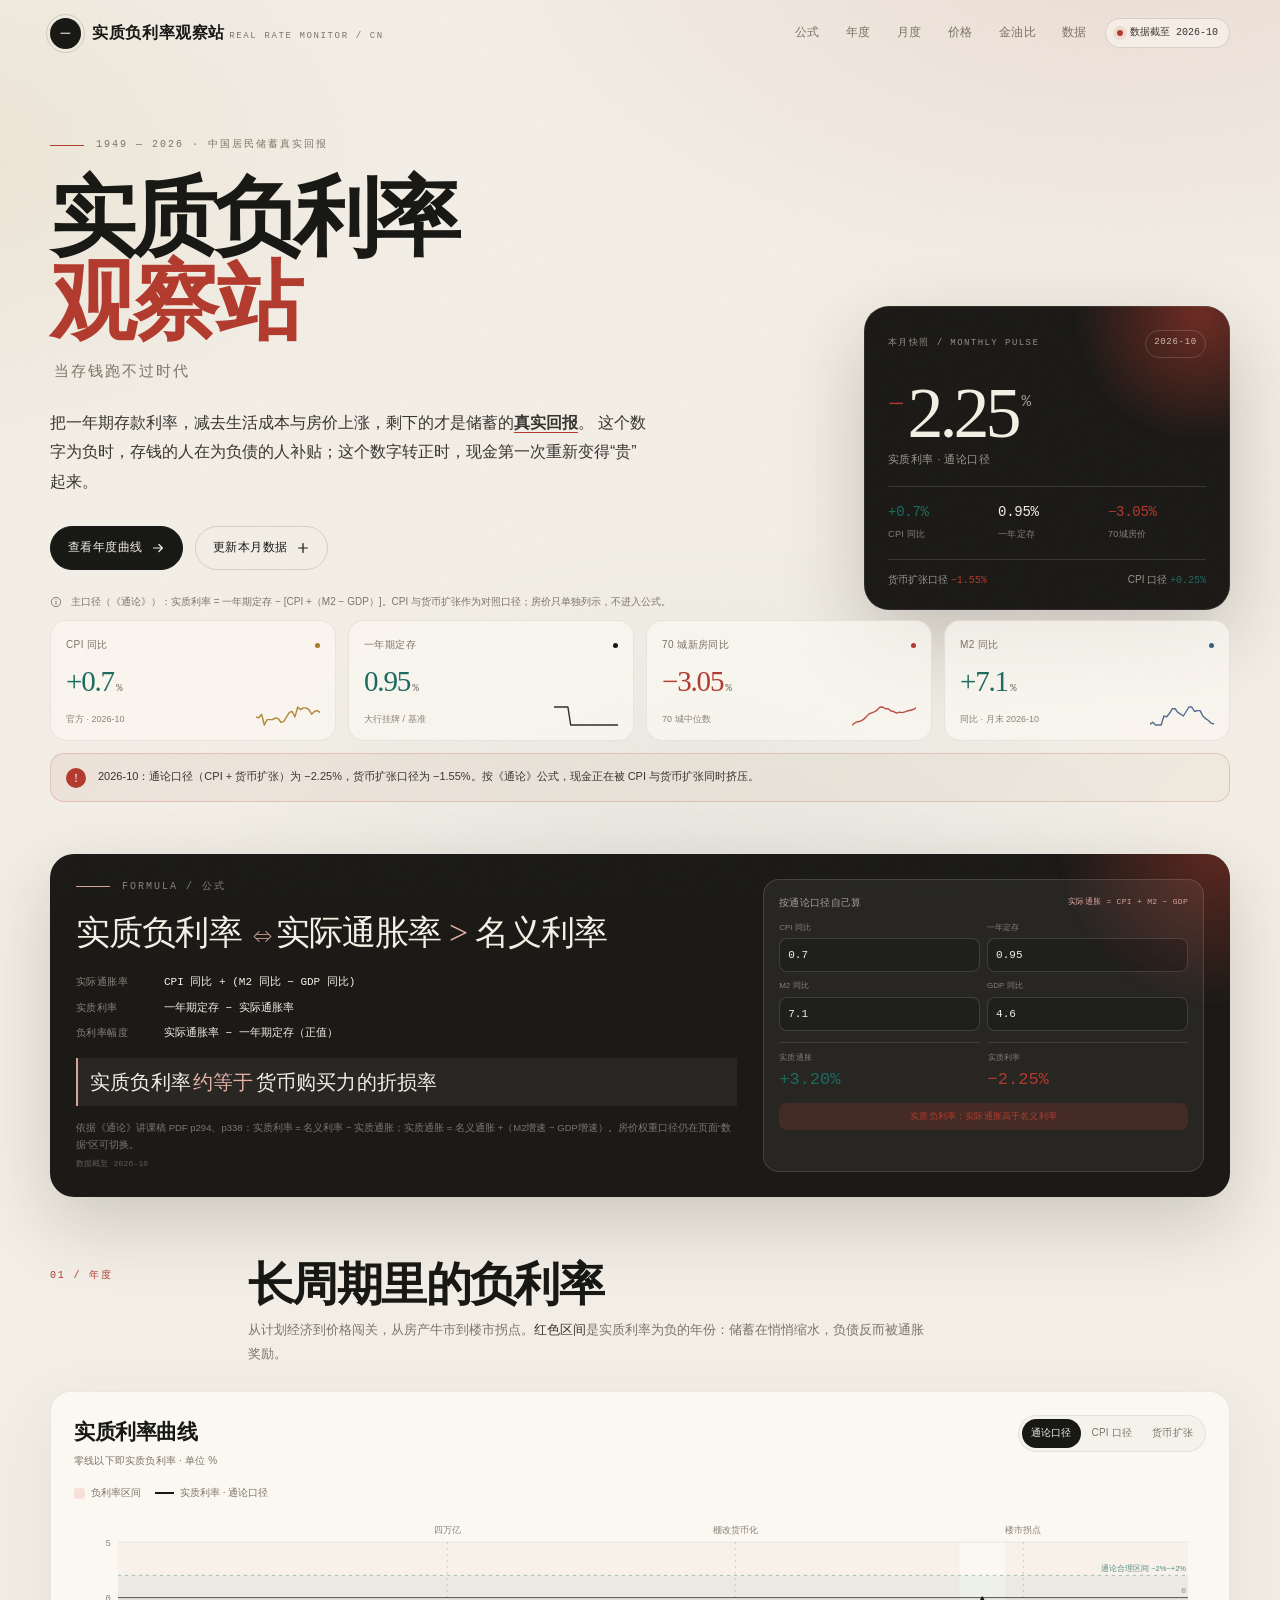
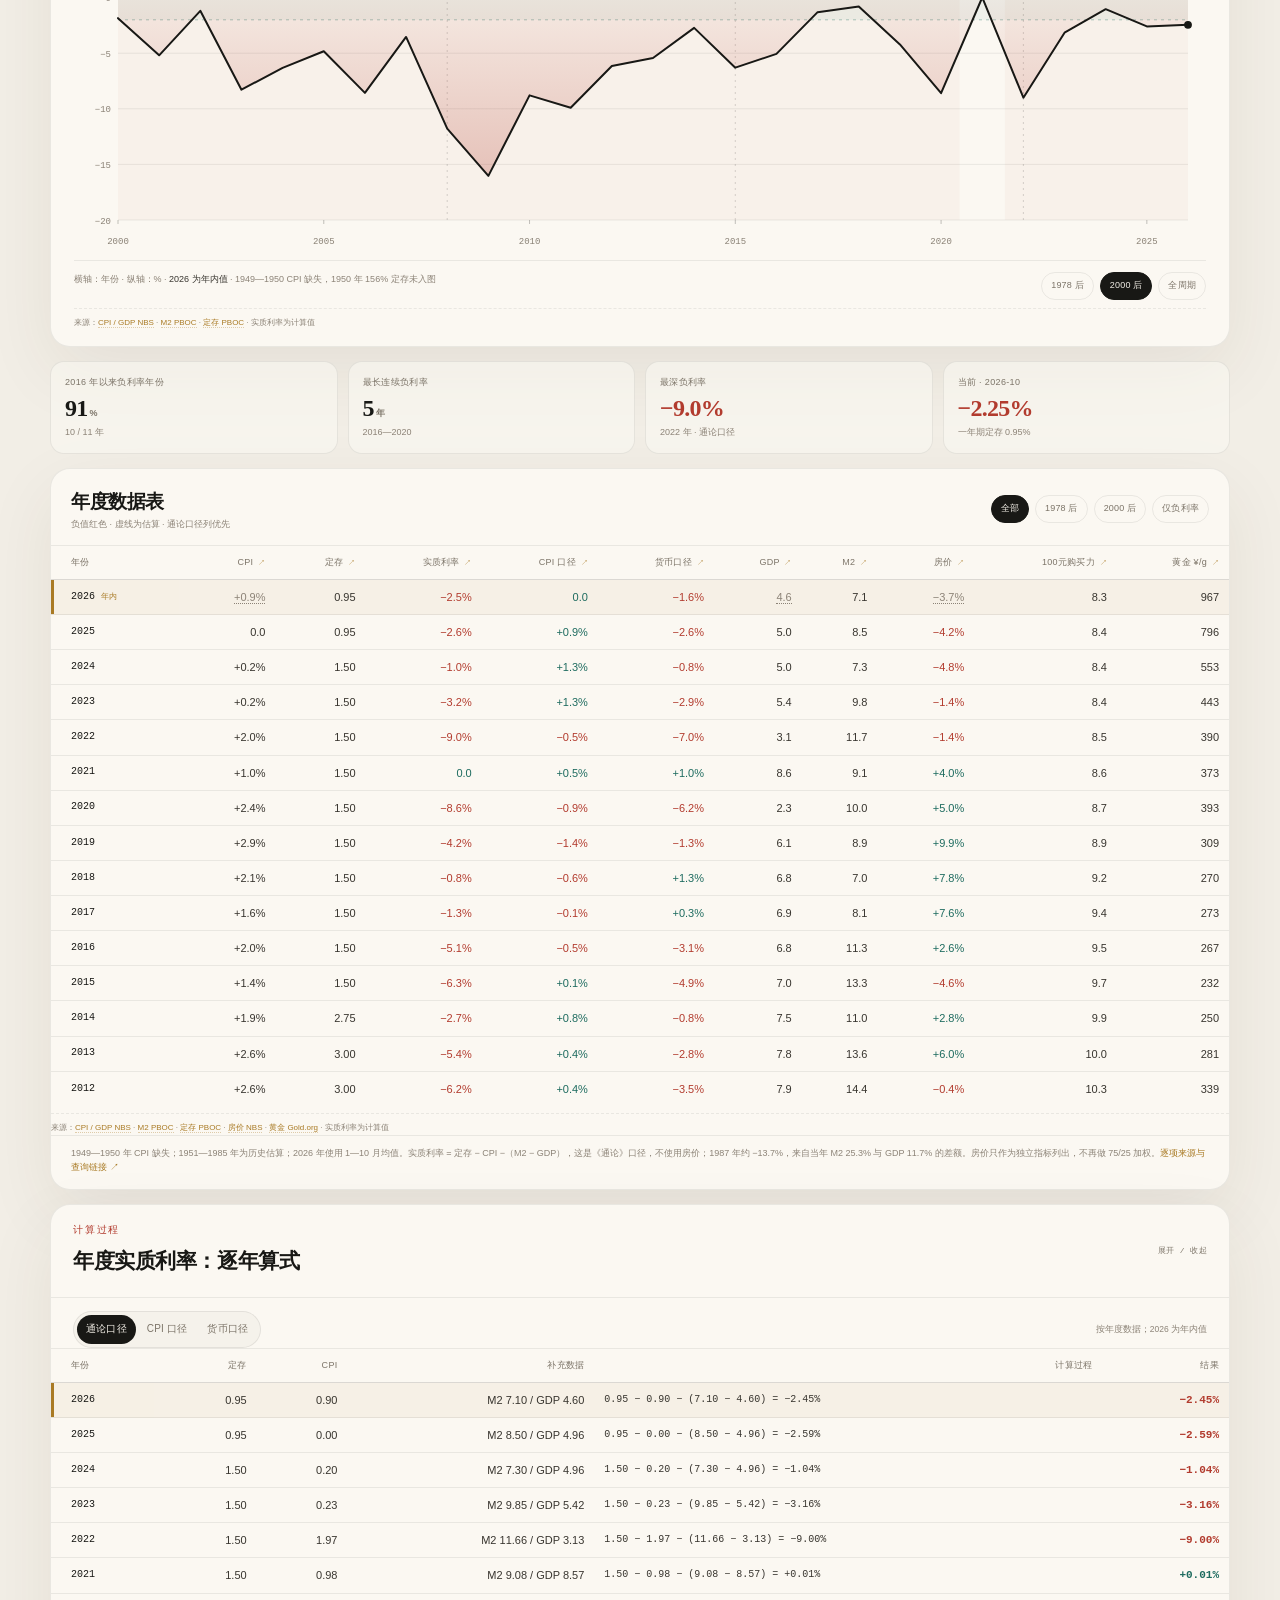
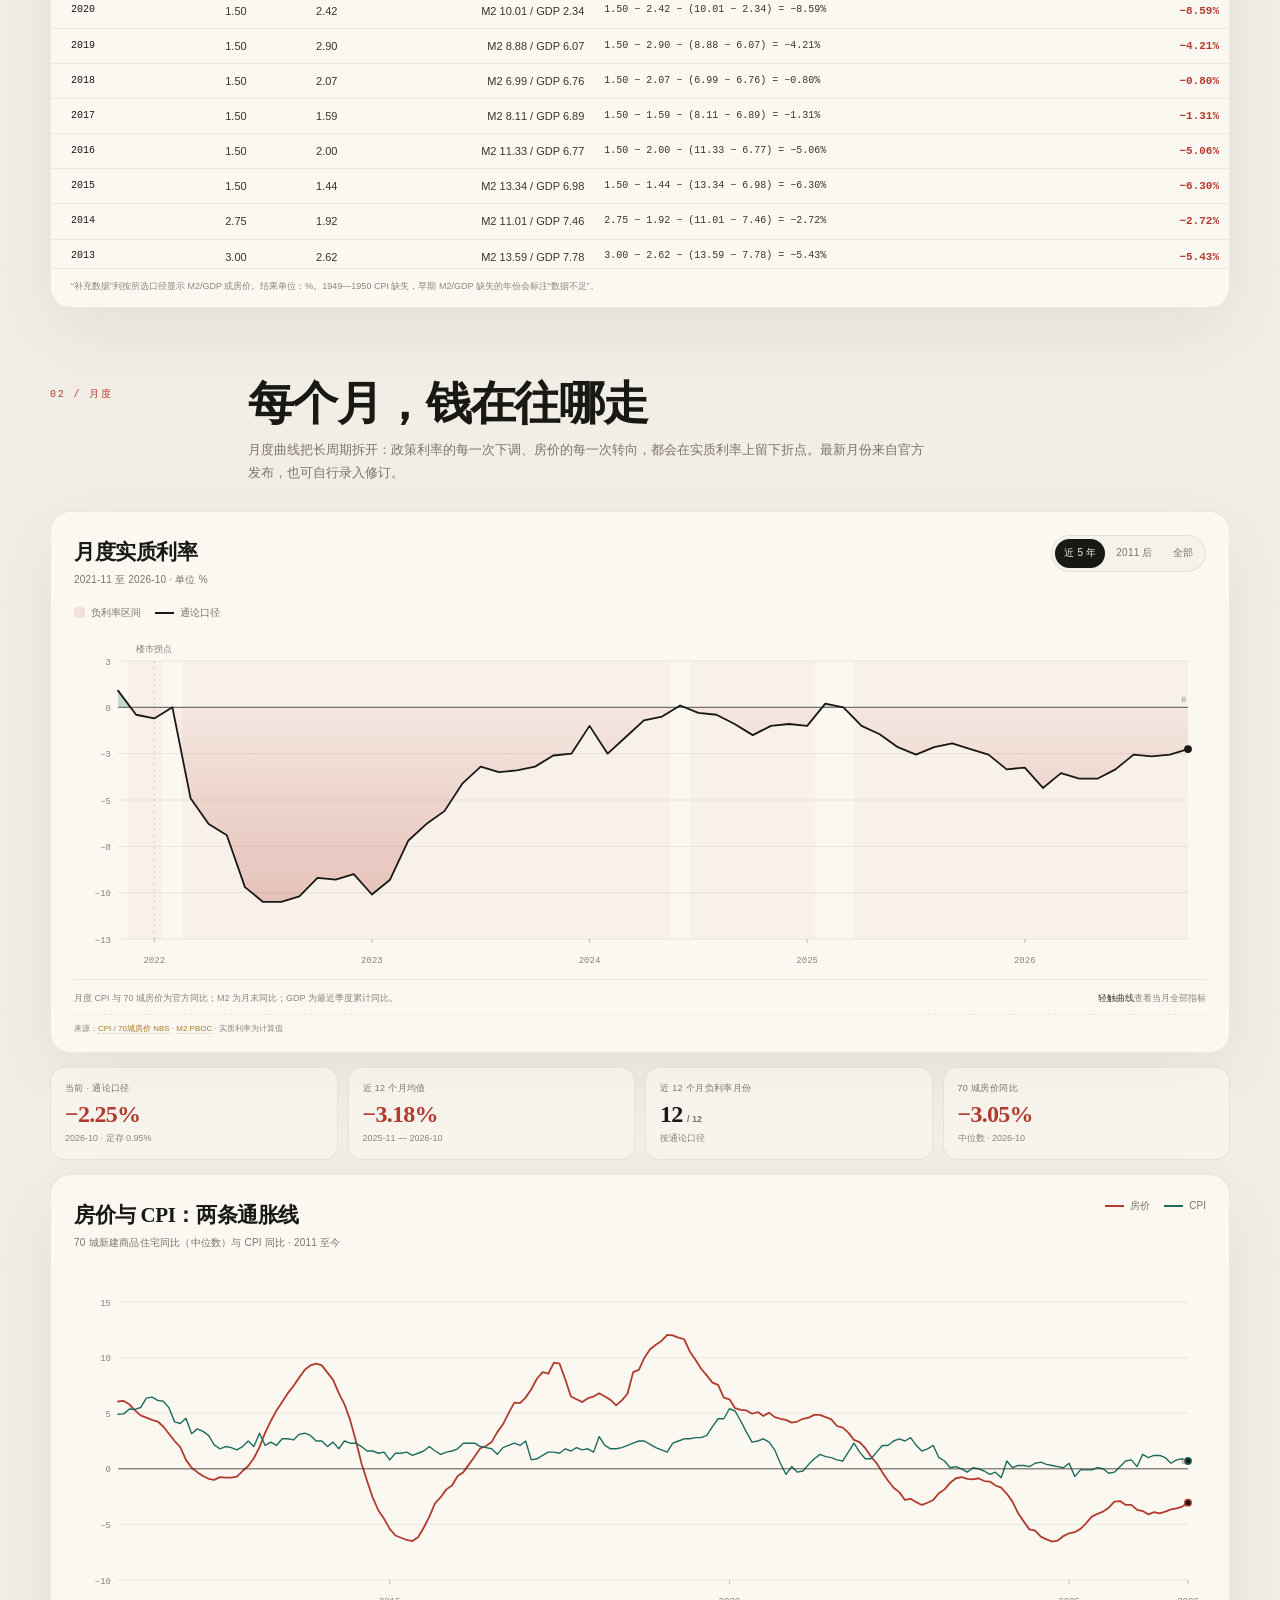
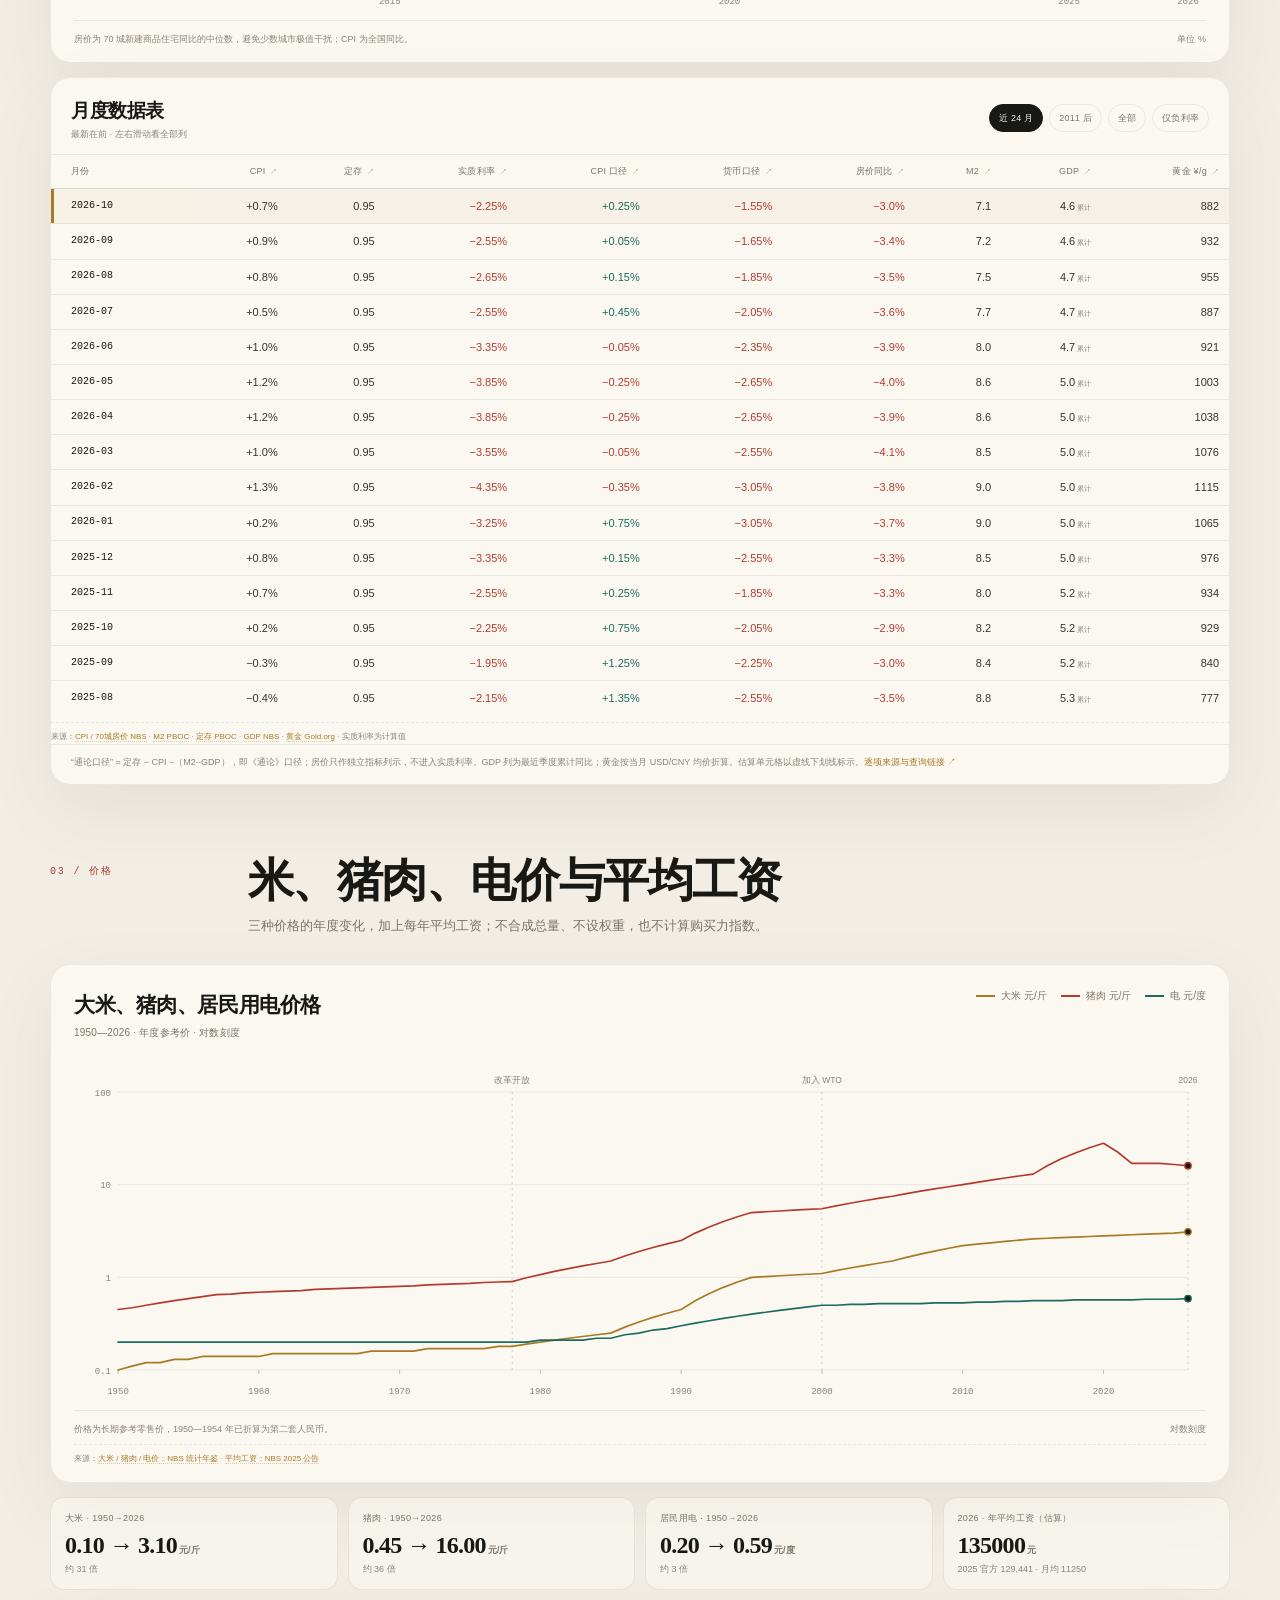
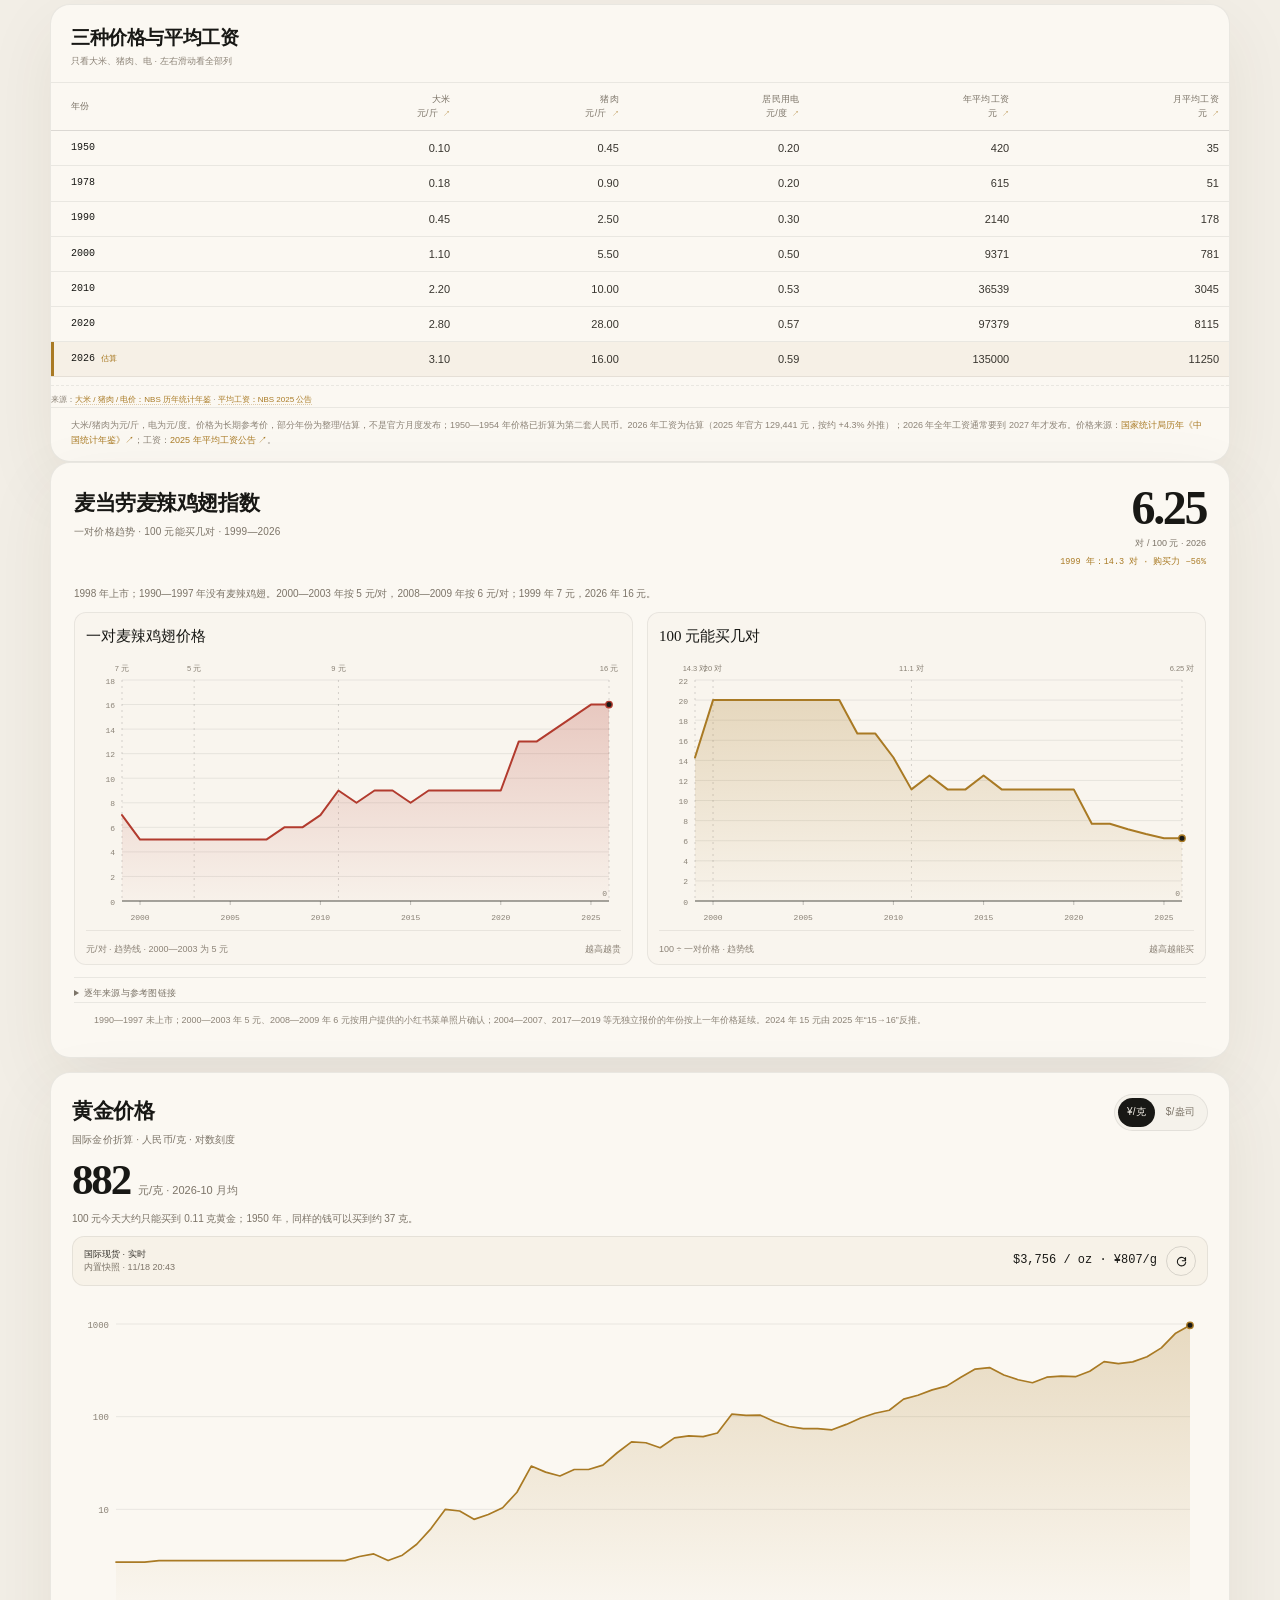
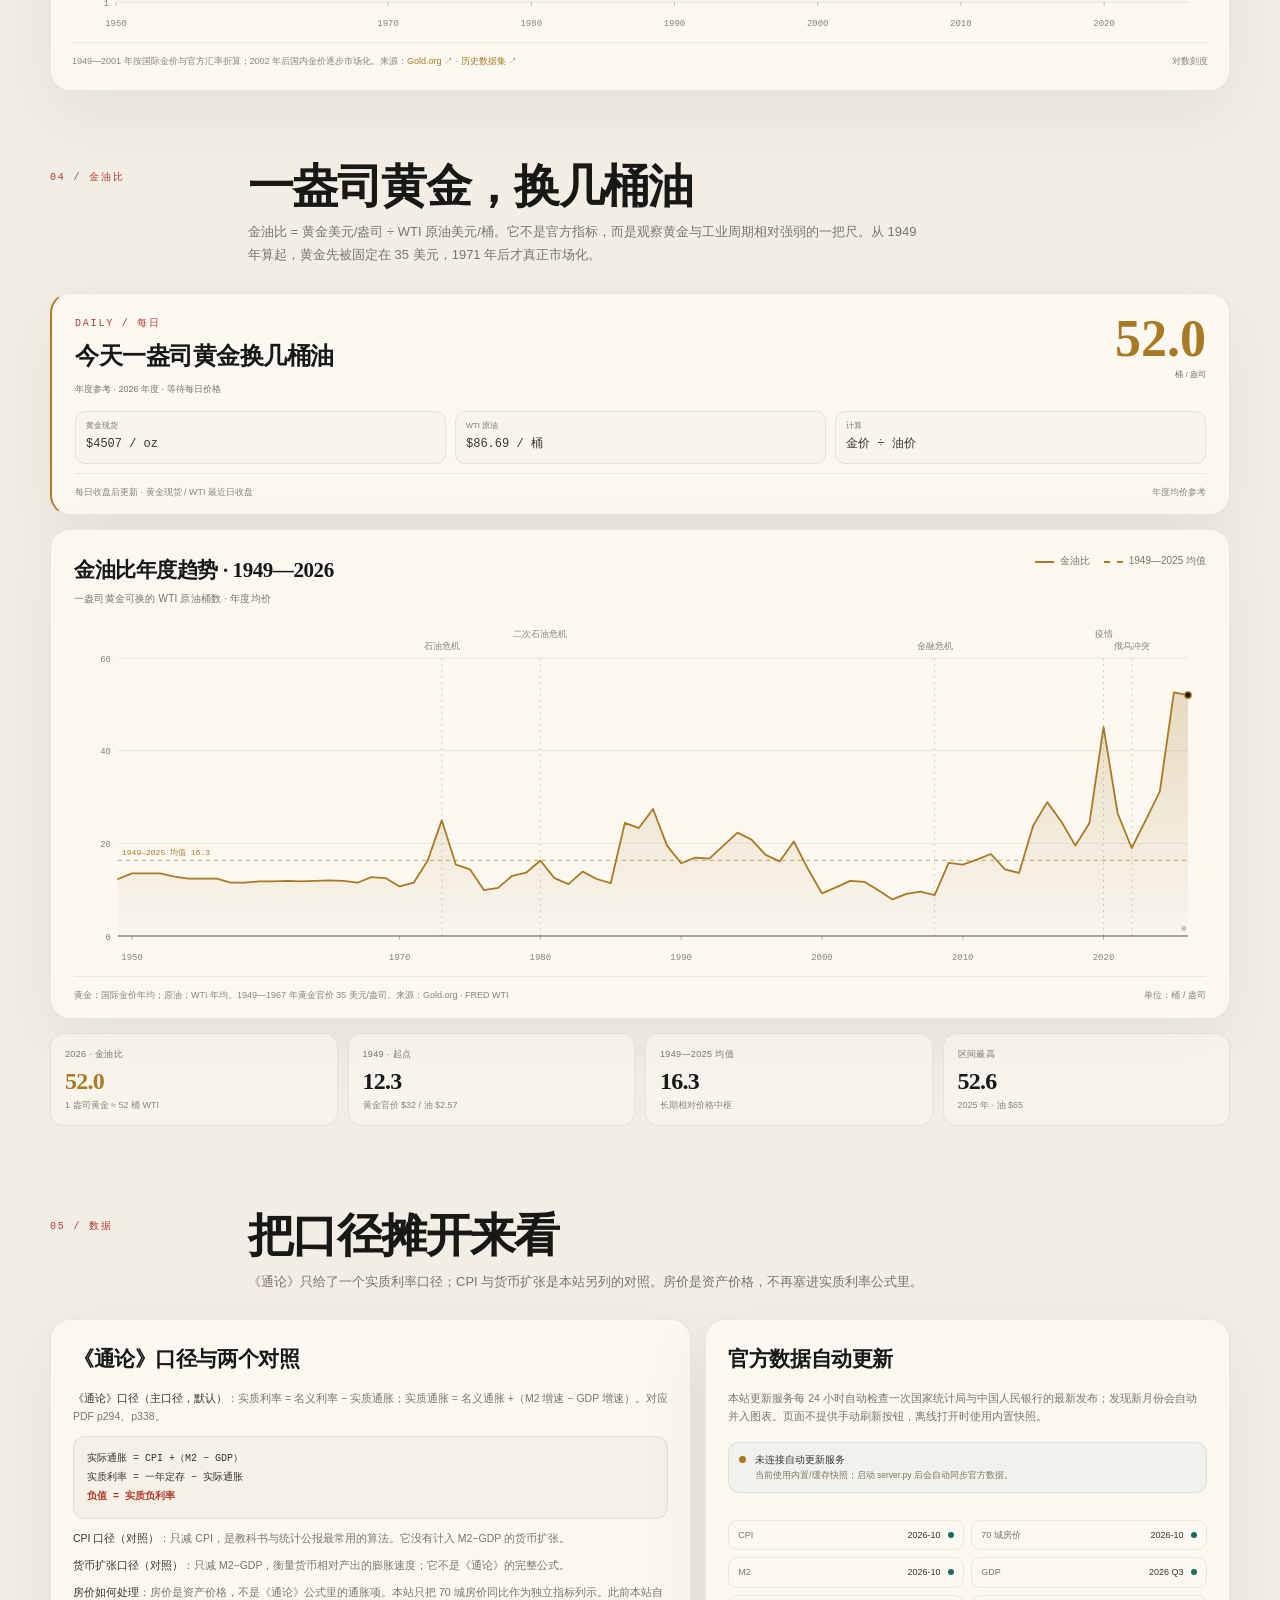
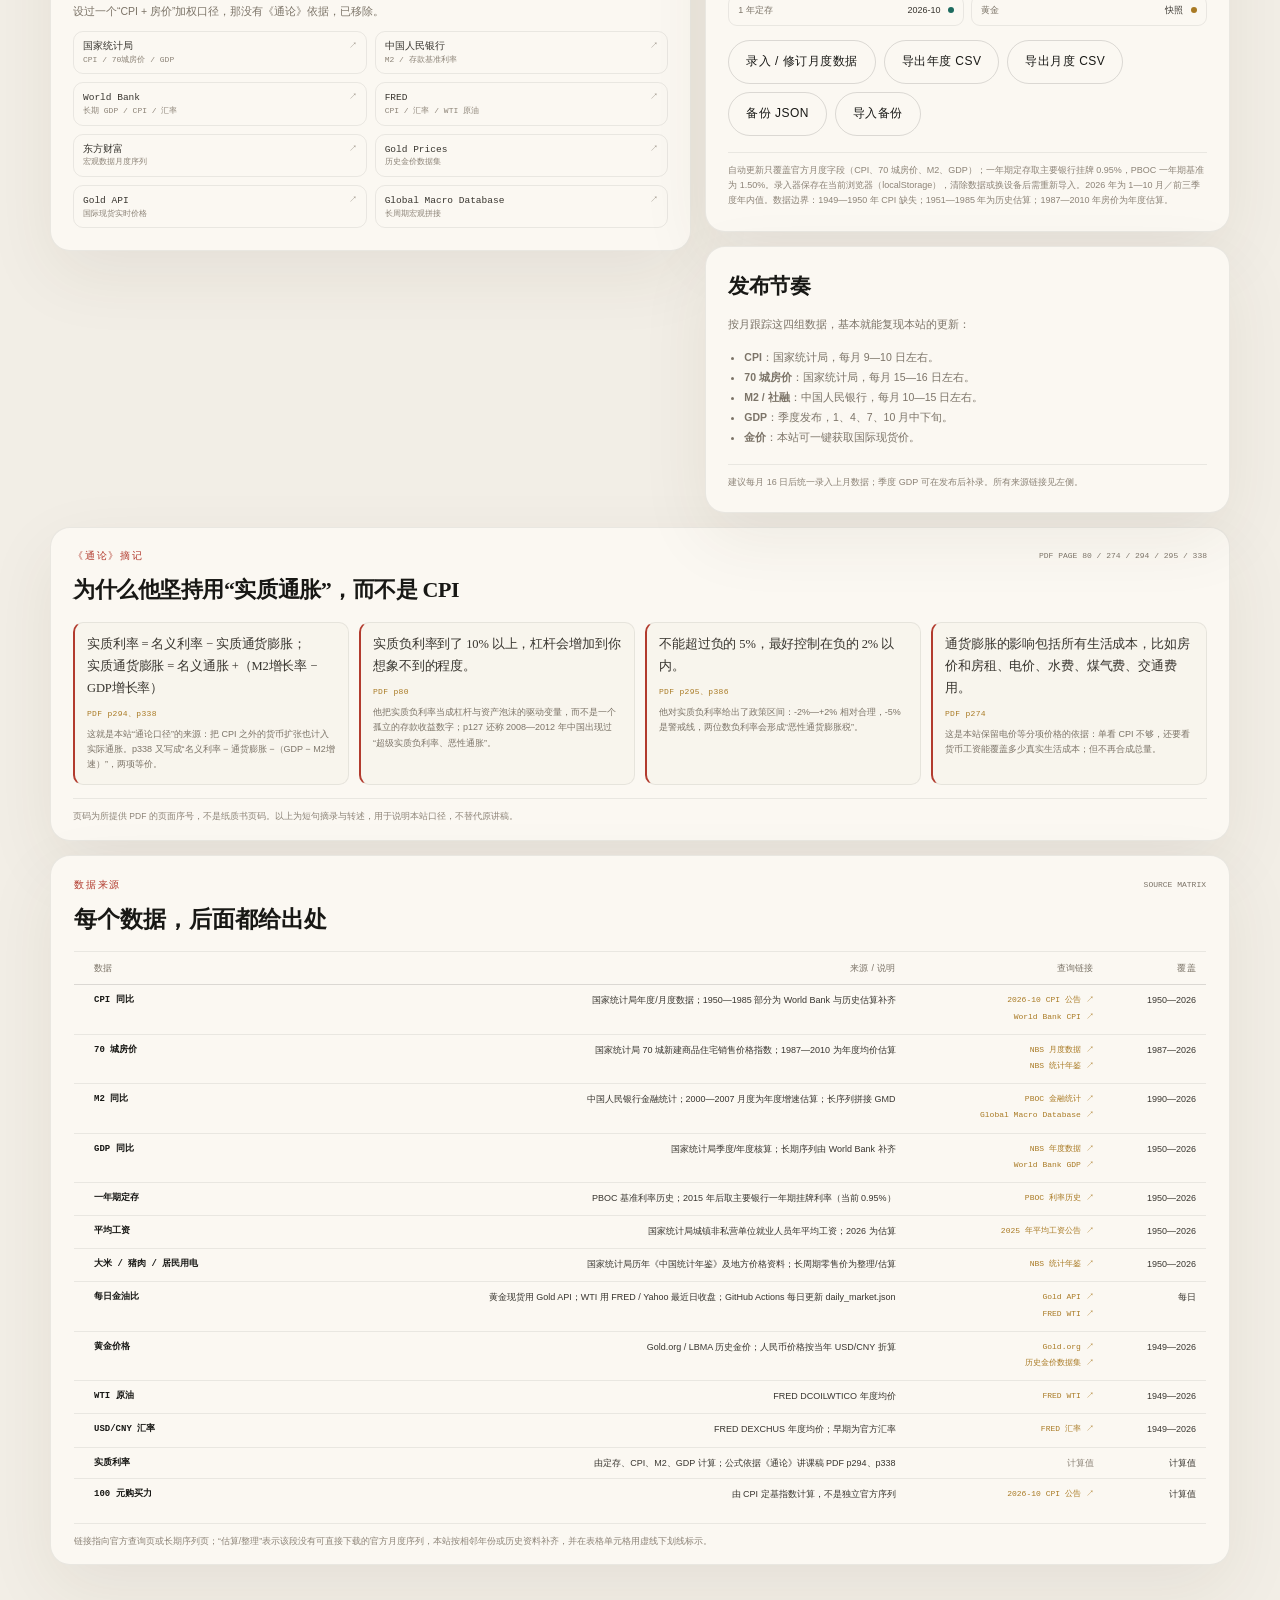
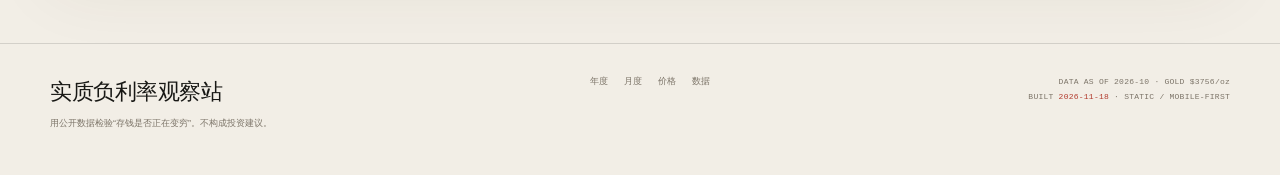
==== commit 5aff6bc5: "add daily gold/oil ratio: index.html" ====
--- a/index.html
+++ b/index.html
@@ -754,6 +754,27 @@
 .mcd-source-row .imglink{color:var(--red);margin-left:4px}
 @media(max-width:700px){.mcd-charts{grid-template-columns:1fr}.mcd-source-list{grid-template-columns:1fr}#mcdPriceChart,#mcdHundredChart{min-height:250px}}
 
+/* ---------- daily gold/oil ratio ---------- */
+.daily-oil-card{padding:22px 23px 15px;margin-bottom:14px;border-left:2px solid var(--gold)}
+.daily-oil-head{display:flex;justify-content:space-between;gap:16px;align-items:flex-start}
+.daily-oil-head h3{font-family:var(--serif);font-size:24px;margin:0;letter-spacing:-.02em}
+.daily-oil-head p{font-size:9px;color:var(--muted);margin:5px 0 0}
+.daily-oil-big{text-align:right;flex:0 0 auto}
+.daily-oil-big b{font-family:var(--serif);font-size:52px;line-height:.9;color:var(--gold);font-variant-numeric:tabular-nums}
+.daily-oil-big span{display:block;font-size:8px;color:var(--muted);margin-top:4px}
+.daily-oil-grid{display:grid;grid-template-columns:repeat(3,1fr);gap:9px;margin-top:14px}
+.daily-oil-grid div{border:1px solid var(--line-soft);border-radius:10px;padding:8px 10px;background:rgba(246,241,231,.5)}
+.daily-oil-grid span{display:block;font-size:7.5px;color:var(--muted)}
+.daily-oil-grid b{display:block;font-family:var(--mono);font-size:12px;font-weight:500;margin-top:3px;color:var(--ink-2)}
+.daily-oil-card .chart-foot{margin-top:9px}
+@media(max-width:700px){
+  .daily-oil-card{padding:15px 14px 12px;border-radius:16px}
+  .daily-oil-head{flex-direction:column;gap:7px}
+  .daily-oil-big{text-align:left}
+  .daily-oil-big b{font-size:44px}
+  .daily-oil-grid{grid-template-columns:1fr 1fr;gap:6px}
+}
+
 </style>
 </head>
 <body>
@@ -1122,6 +1143,23 @@
         <h2>一盎司黄金，换几桶油</h2>
         <p>金油比 = 黄金美元/盎司 ÷ WTI 原油美元/桶。它不是官方指标，而是观察黄金与工业周期相对强弱的一把尺。从 1949 年算起，黄金先被固定在 35 美元，1971 年后才真正市场化。</p>
       </div>
+    </div>
+
+    <div class="card daily-oil-card">
+      <div class="daily-oil-head">
+        <div>
+          <div class="section-kicker" style="padding-top:0;margin-bottom:5px">DAILY / 每日</div>
+          <h3>今天一盎司黄金换几桶油</h3>
+          <p id="dailyRatioDate">正在读取每日价格…</p>
+        </div>
+        <div class="daily-oil-big"><b id="dailyRatio">—</b><span>桶 / 盎司</span></div>
+      </div>
+      <div class="daily-oil-grid">
+        <div><span>黄金现货</span><b id="dailyGold">—</b></div>
+        <div><span>WTI 原油</span><b id="dailyOil">—</b></div>
+        <div><span>计算</span><b>金价 ÷ 油价</b></div>
+      </div>
+      <div class="chart-foot"><span>每日收盘后更新 · 黄金现货 / WTI 最近日收盘</span><span id="dailyOilSrc">—</span></div>
     </div>
 
     <div class="card chart-card">
@@ -2316,6 +2354,34 @@
     });
   }
 
+  function renderDailyMarket(d) {
+    const rows = (APP.goldOil || []);
+    const annual = rows.length ? rows[rows.length - 1] : null;
+    const gold = d && isNum(d.goldUsd) ? d.goldUsd : (annual ? annual.goldUsd : null);
+    const oil = d && isNum(d.oilUsd) ? d.oilUsd : (annual ? annual.oilUsd : null);
+    const ratio = (isNum(gold) && isNum(oil) && oil > 0) ? gold / oil : (annual ? annual.ratio : null);
+    $('#dailyRatio').textContent = isNum(ratio) ? fmt(ratio, 1) : '—';
+    $('#dailyGold').textContent = isNum(gold) ? '$' + fmt(gold, 0) + ' / oz' : '—';
+    $('#dailyOil').textContent = isNum(oil) ? '$' + fmt(oil, 2) + ' / 桶' : '—';
+    const live = !!(d && d.live);
+    const date = d && d.asOf ? d.asOf : (annual ? annual.year + ' 年度' : '—');
+    $('#dailyRatioDate').textContent = live ? ('每日更新 · ' + date) : ('年度参考 · ' + date + ' · 等待每日价格');
+    $('#dailyOilSrc').innerHTML = live
+      ? '<a href="https://www.gold.org/goldhub/data/gold-prices" target="_blank" rel="noopener noreferrer" style="color:var(--gold)">Gold.org</a> · <a href="https://fred.stlouisfed.org/series/DCOILWTICO" target="_blank" rel="noopener noreferrer" style="color:var(--gold)">FRED WTI</a>'
+      : '年度均价参考';
+  }
+
+  async function loadDailyMarket() {
+    try {
+      const res = await fetch('daily_market.json?ts=' + Date.now(), { cache: 'no-store' });
+      if (!res.ok) throw new Error('HTTP ' + res.status);
+      const d = await res.json();
+      renderDailyMarket(d);
+    } catch (e) {
+      renderDailyMarket(null);
+    }
+  }
+
   function renderGoldOilStats() {
     const rows = (APP.goldOil || []).slice();
     if (!rows.length) return;
@@ -2417,6 +2483,7 @@
       ['一年期定存', 'PBOC 基准利率历史；2015 年后取主要银行一年期挂牌利率（当前 0.95%）', [['PBOC 利率历史', 'http://www.pbc.gov.cn/zhengcehuobisi/125207/125213/125440/125838/125888/index.html']], '1950—2026'],
       ['平均工资', '国家统计局城镇非私营单位就业人员年平均工资；2026 为估算', [['2025 年平均工资公告', 'https://www.stats.gov.cn/sj/zxfb/202605/t20260515_1963707.html']], '1950—2026'],
       ['大米 / 猪肉 / 居民用电', '国家统计局历年《中国统计年鉴》及地方价格资料；长周期零售价为整理/估算', [['NBS 统计年鉴', 'https://www.stats.gov.cn/sj/ndsj/']], '1950—2026'],
+      ['每日金油比', '黄金现货用 Gold API；WTI 用 FRED / Yahoo 最近日收盘；GitHub Actions 每日更新 daily_market.json', [['Gold API', 'https://gold-api.com/'], ['FRED WTI', 'https://fred.stlouisfed.org/series/DCOILWTICO']], '每日'],
       ['黄金价格', 'Gold.org / LBMA 历史金价；人民币价格按当年 USD/CNY 折算', [['Gold.org', 'https://www.gold.org/goldhub/data/gold-prices'], ['历史金价数据集', 'https://github.com/datasets/gold-prices']], '1949—2026'],
       ['WTI 原油', 'FRED DCOILWTICO 年度均价', [['FRED WTI', 'https://fred.stlouisfed.org/series/DCOILWTICO']], '1949—2026'],
       ['USD/CNY 汇率', 'FRED DEXCHUS 年度均价；早期为官方汇率', [['FRED 汇率', 'https://fred.stlouisfed.org/series/DEXCHUS']], '1949—2026'],
@@ -2921,6 +2988,7 @@
     renderSources();
     renderAll();
     fillCalculator(true);
+    loadDailyMarket();
     bind();
     setupNav();
     setTimeout(() => loadRemoteLatest(false), 900);
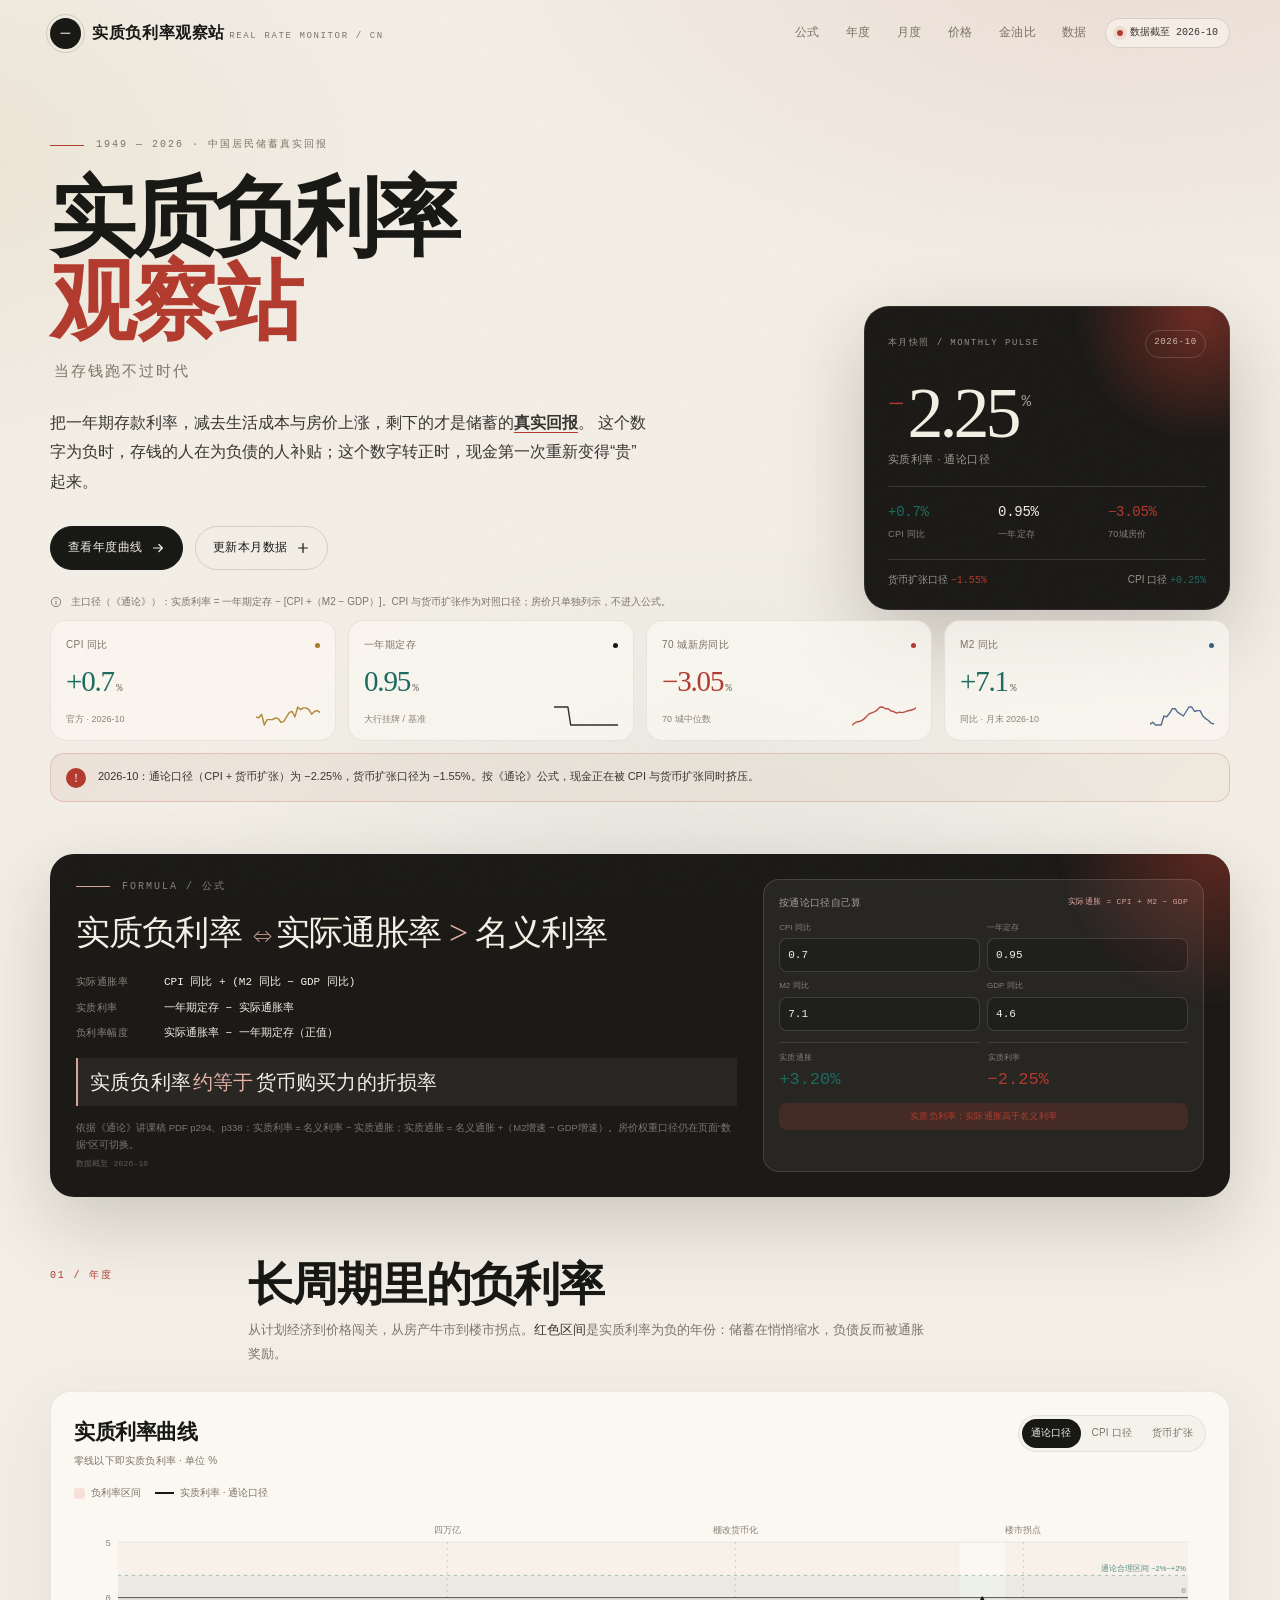
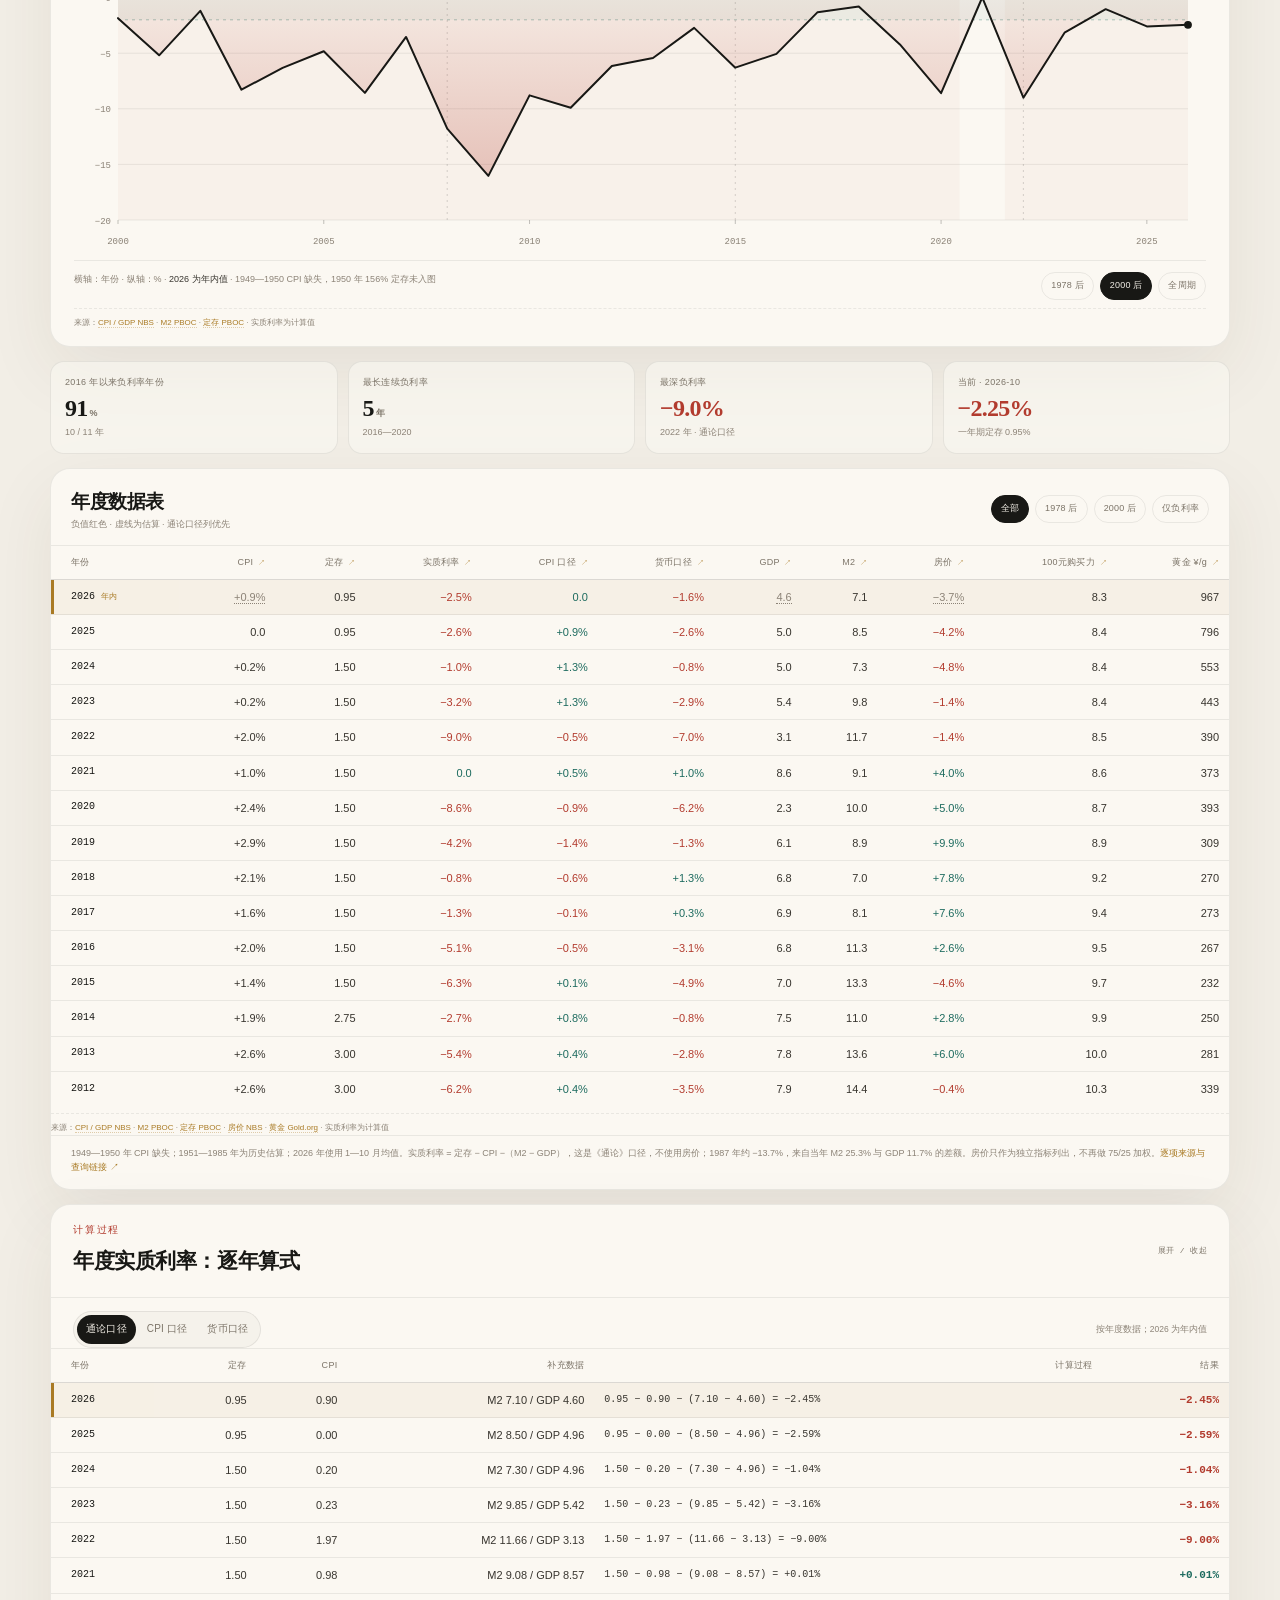
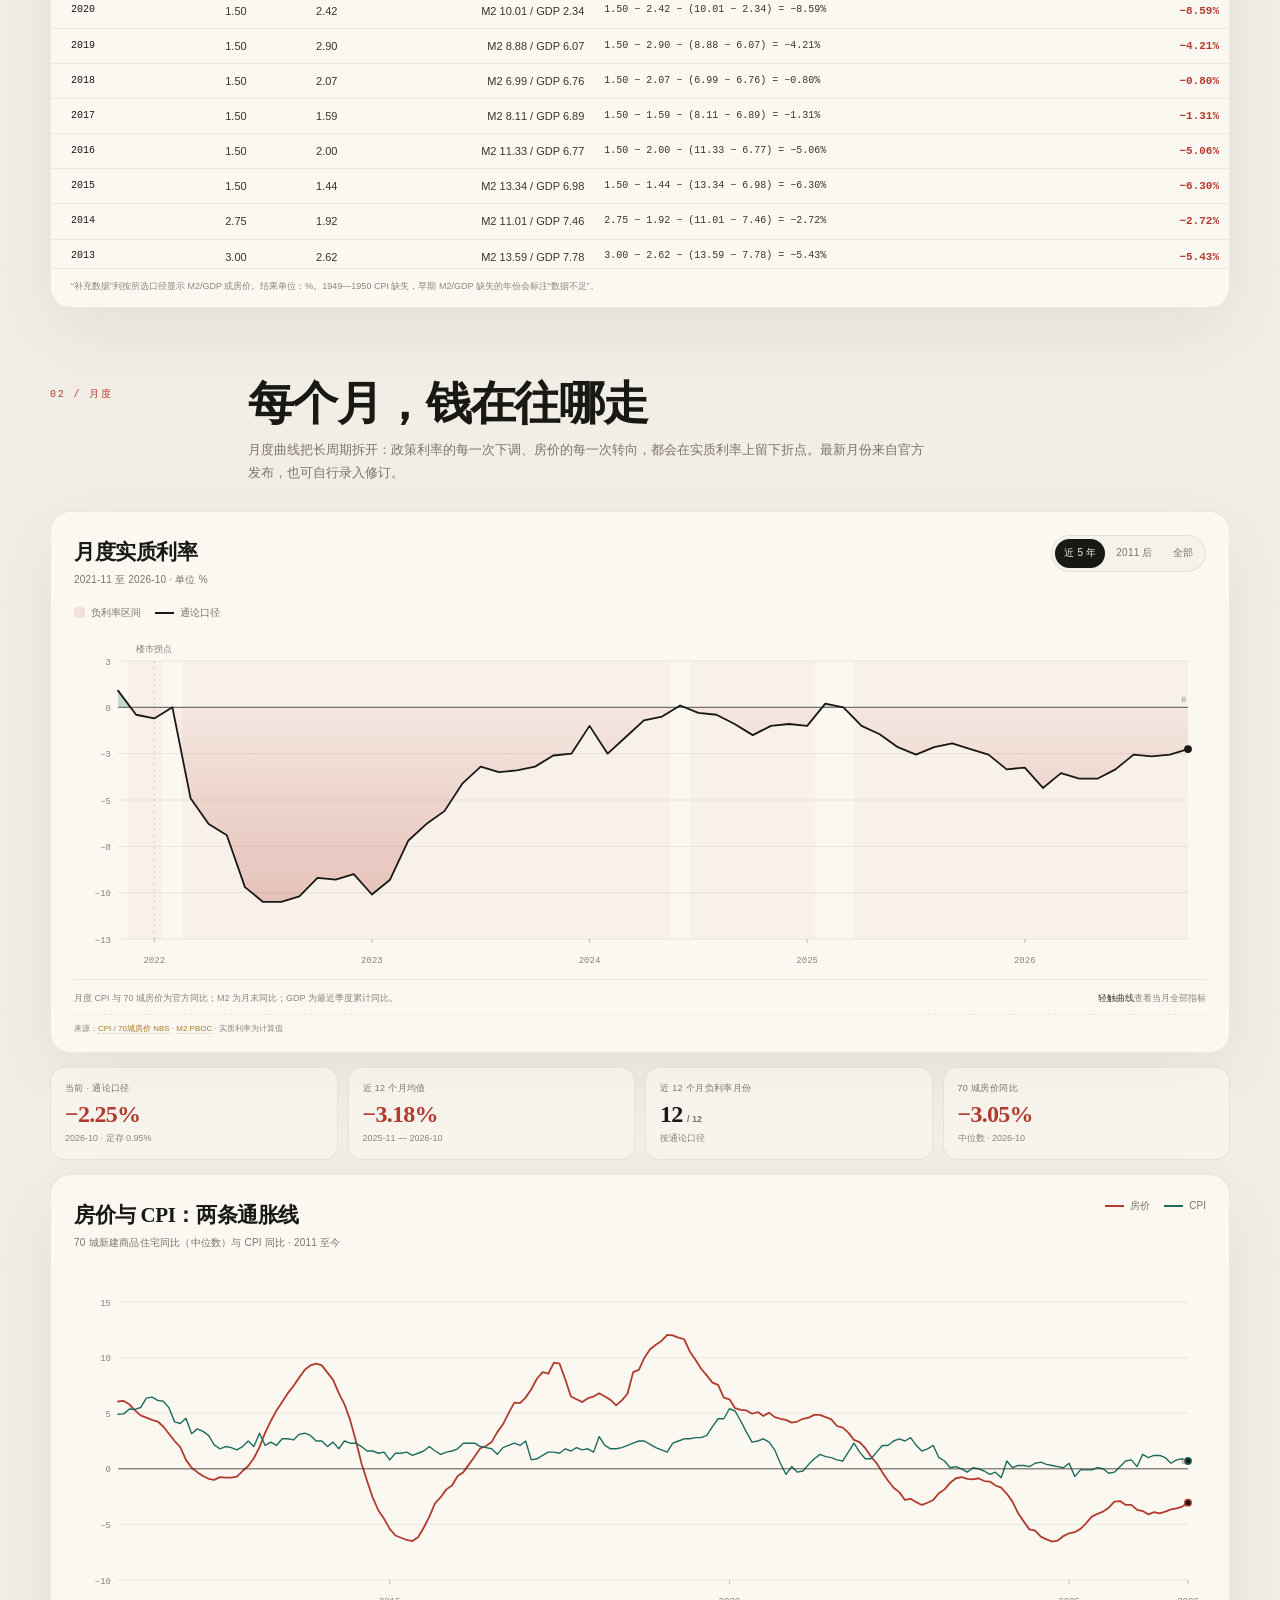
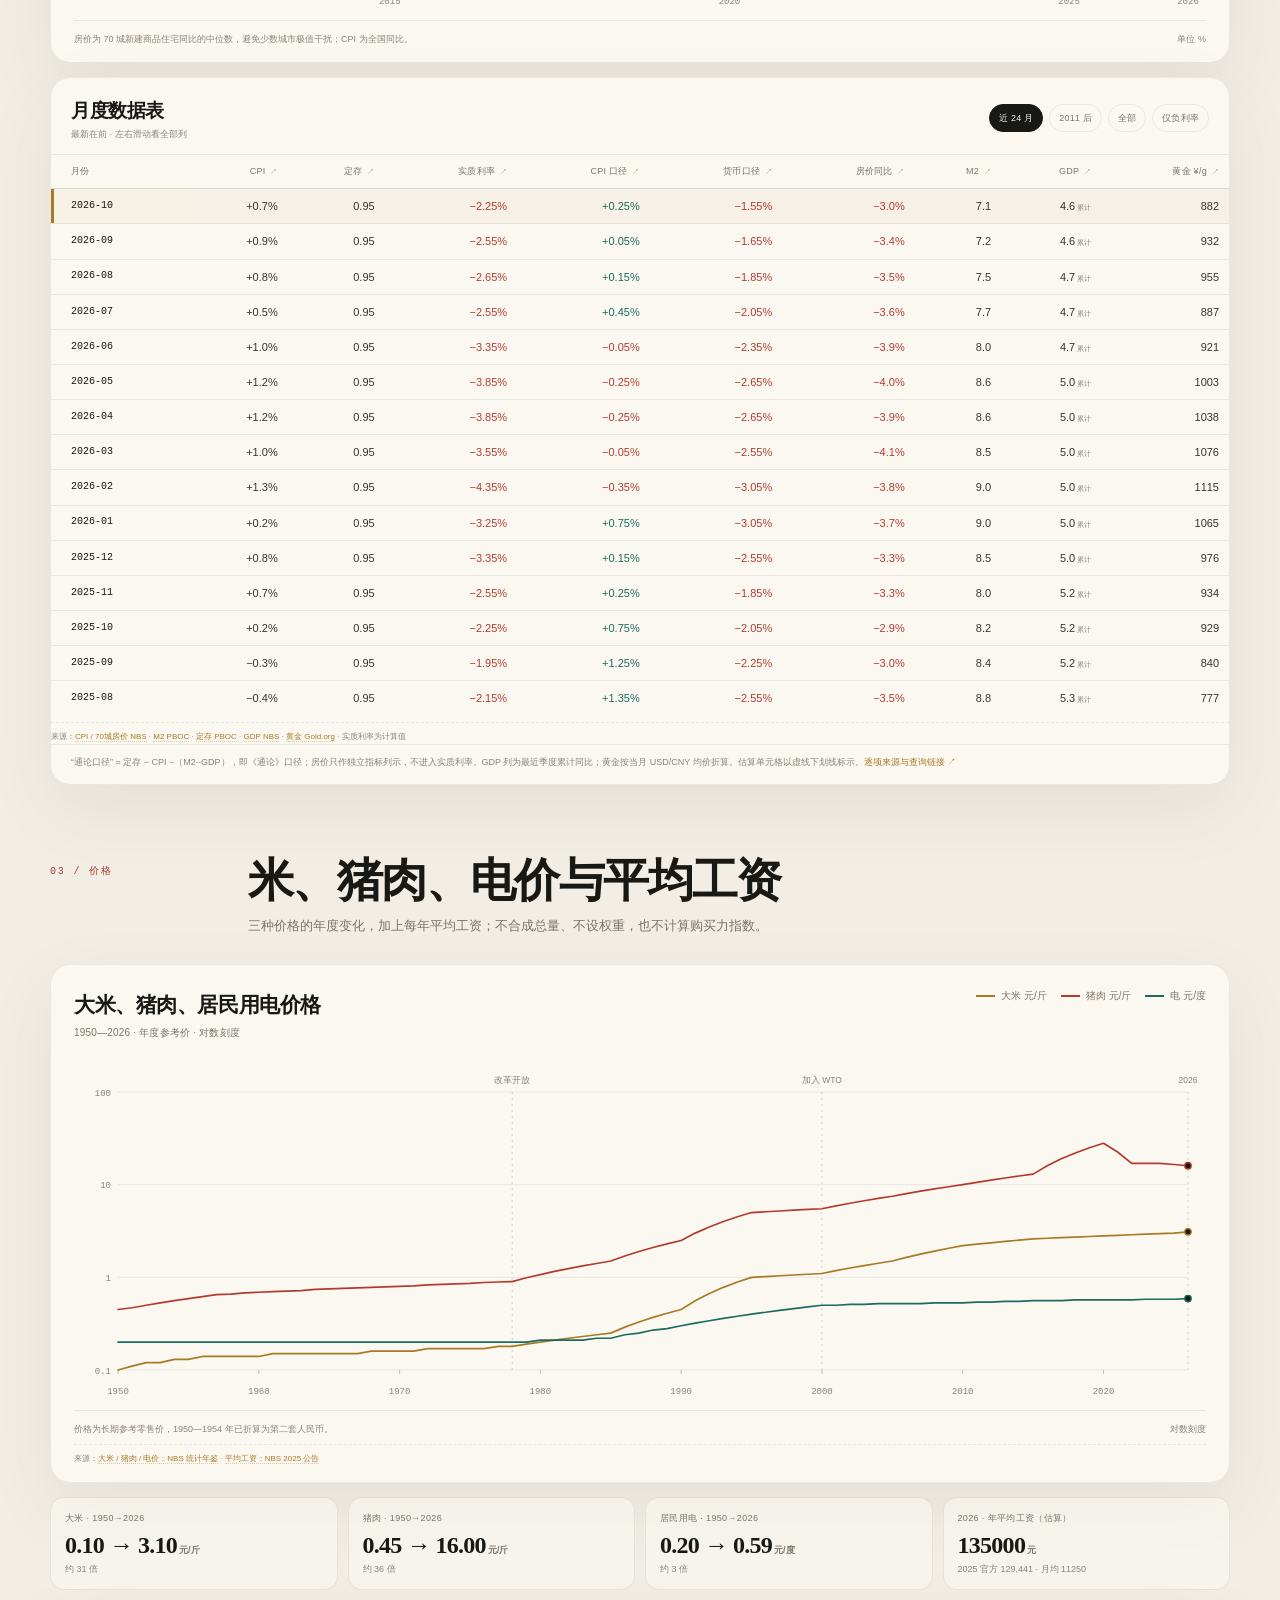
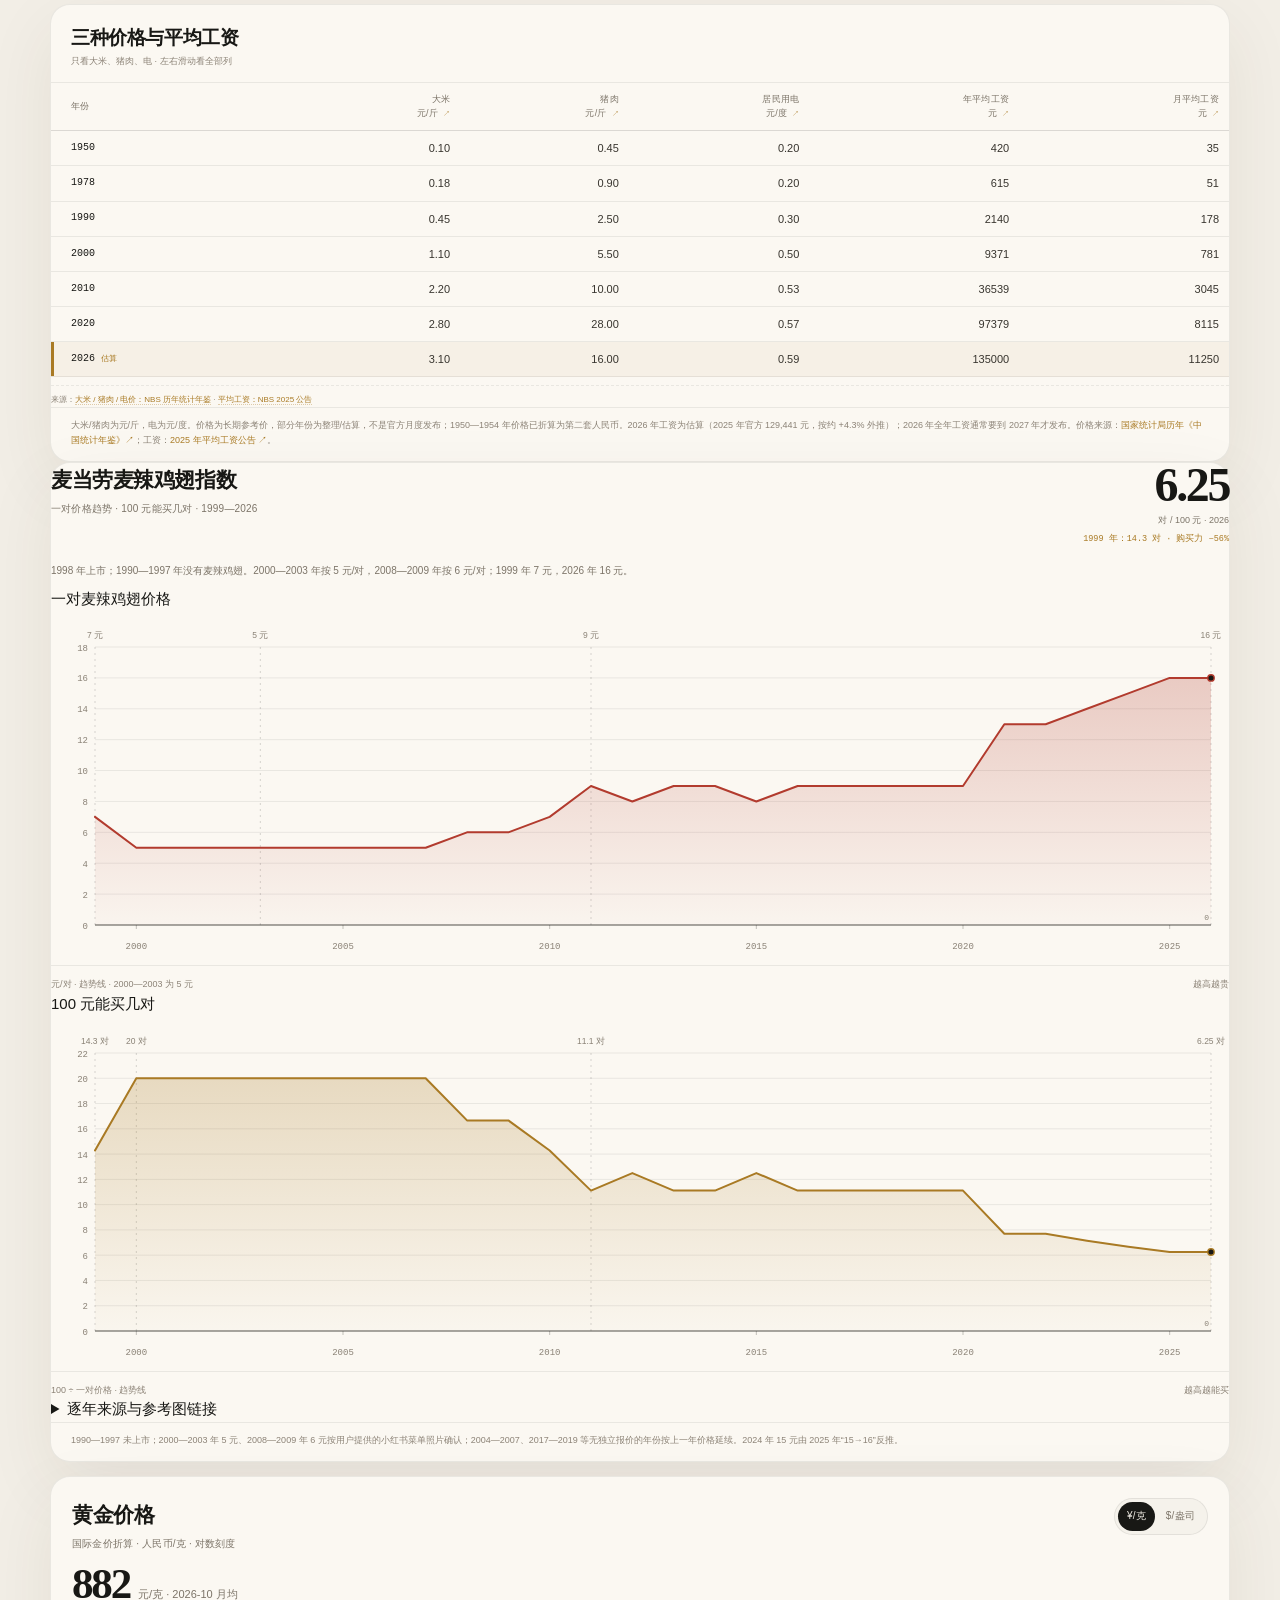
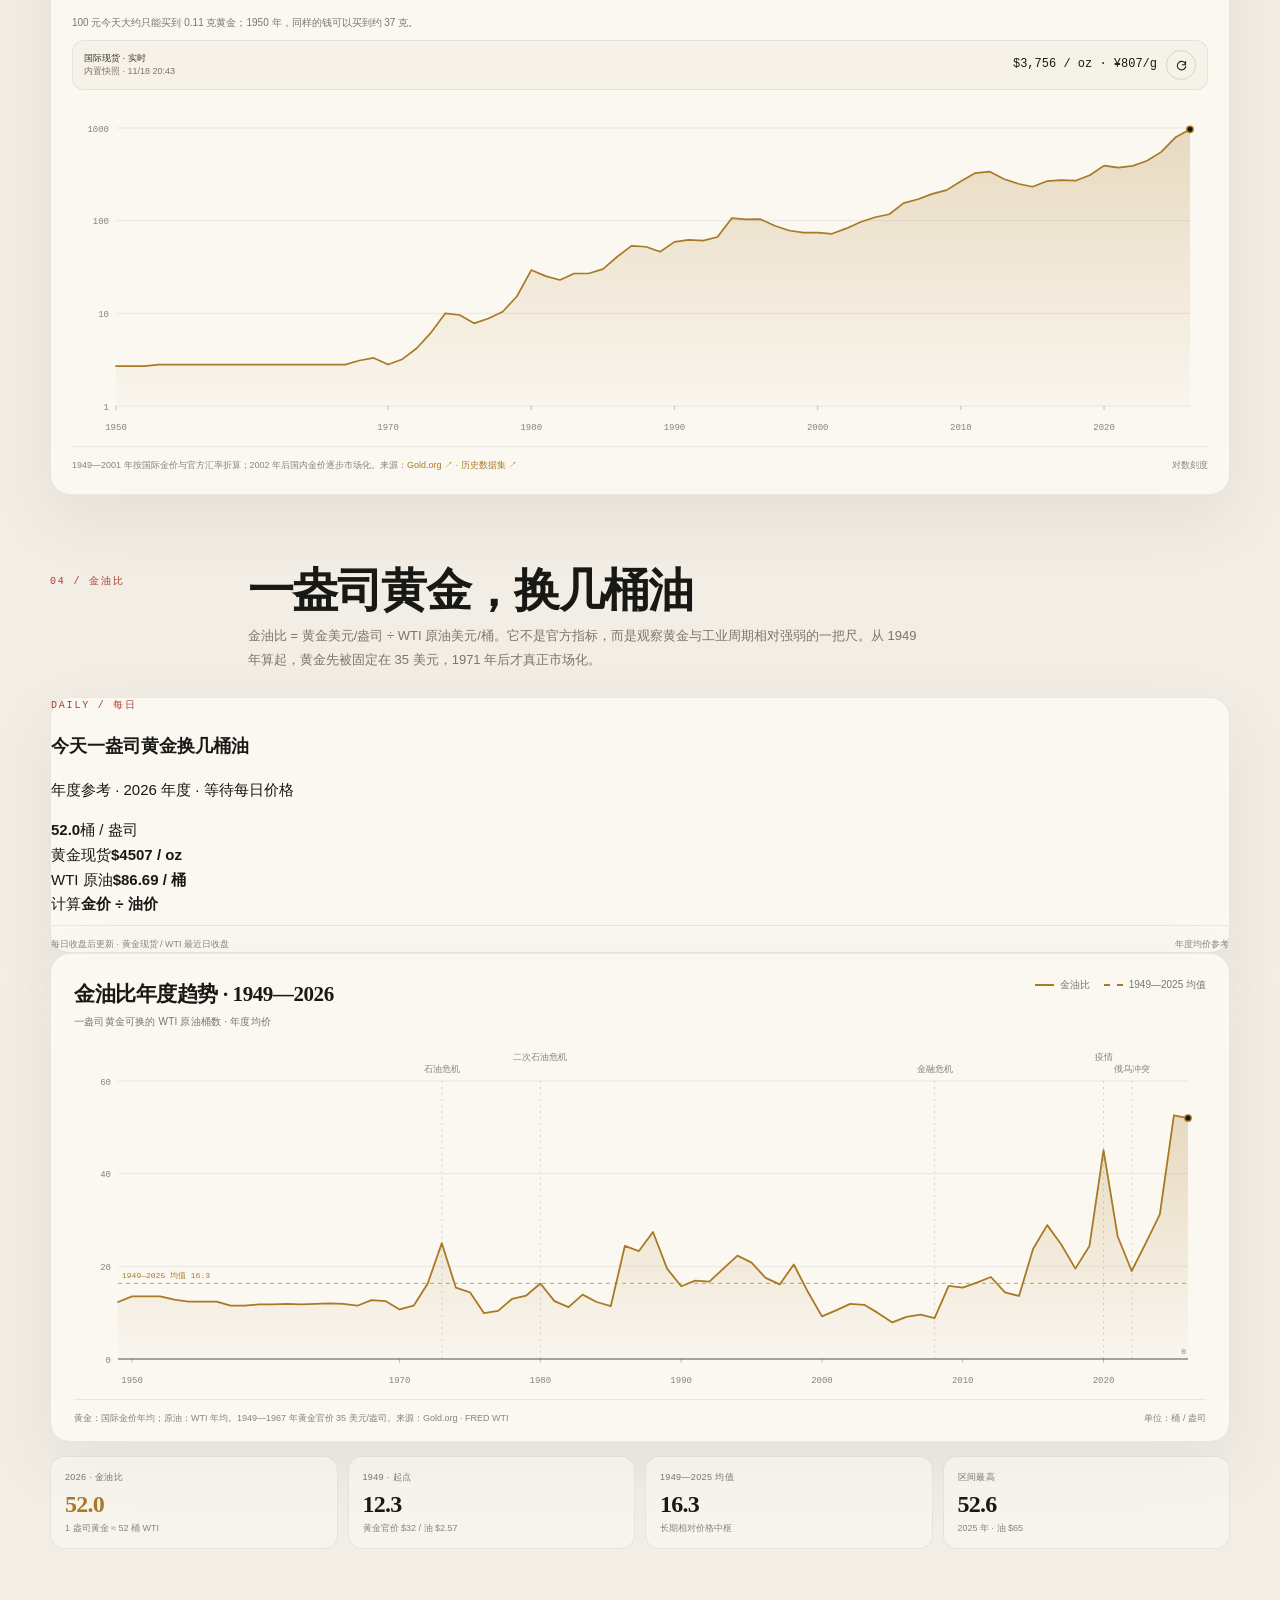
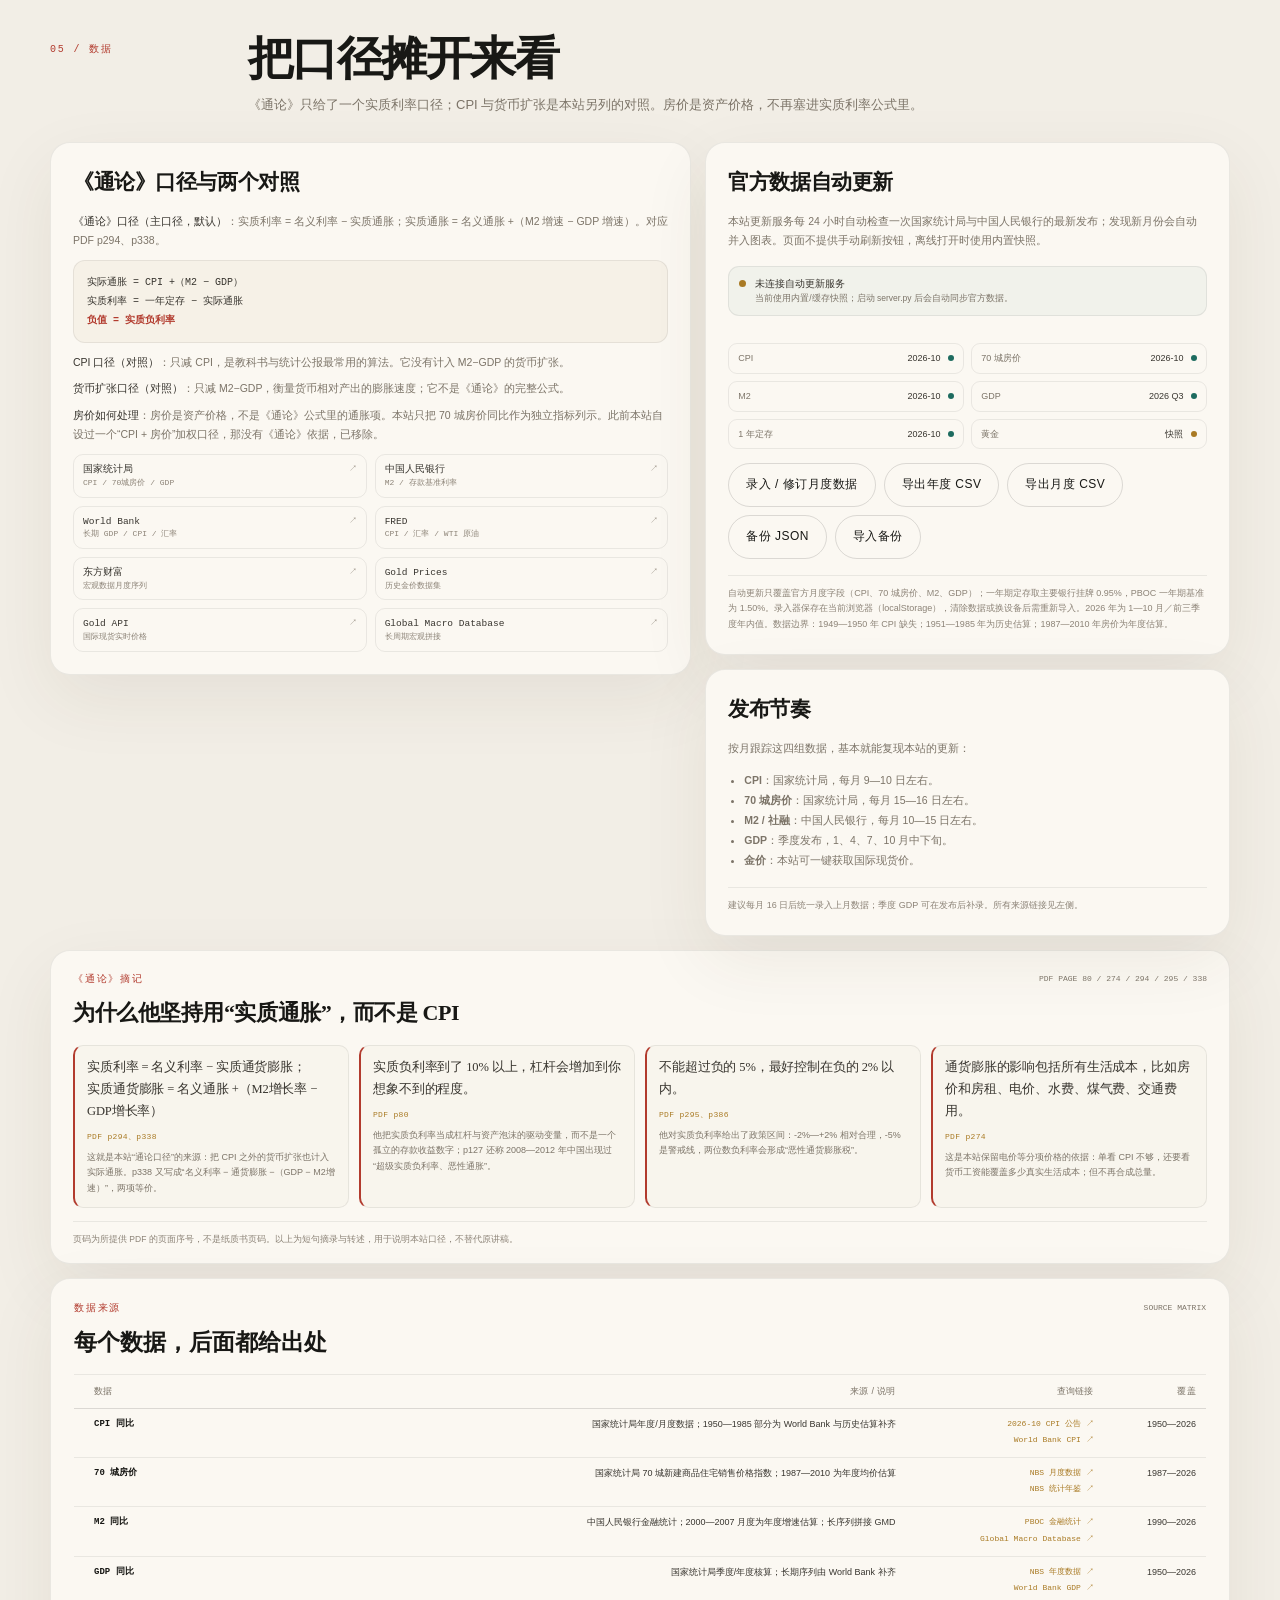
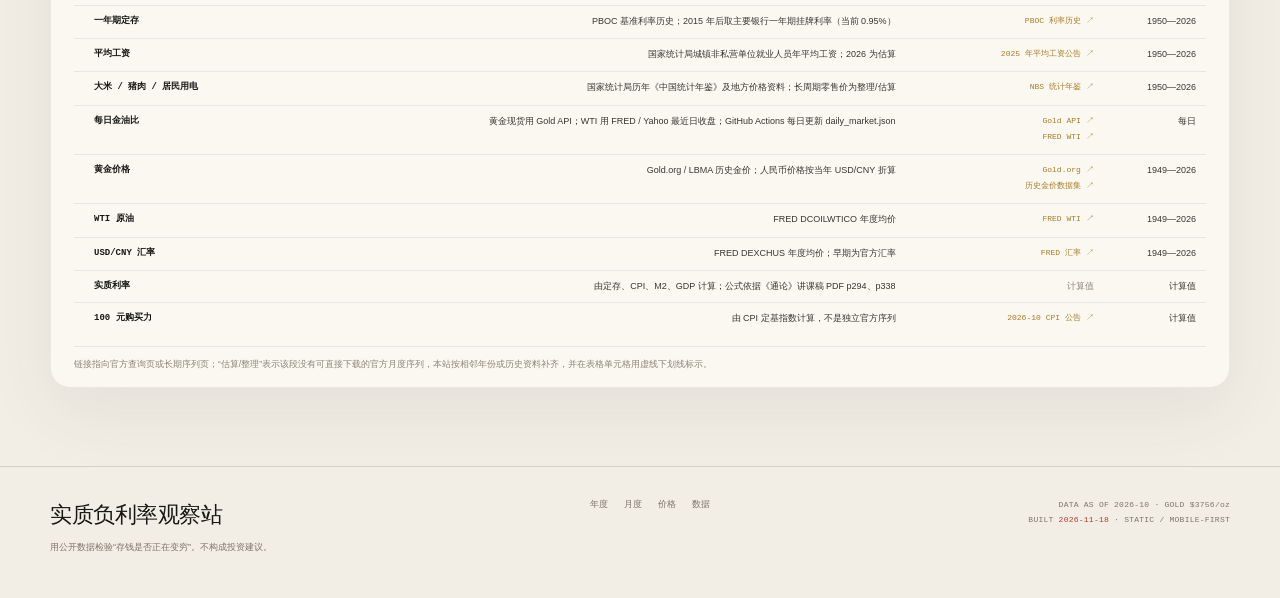
==== commit 2a067112: "chore: update data 2026-11-21" ====
--- a/index.html
+++ b/index.html
@@ -707,73 +707,6 @@
 .sm-links a{font-family:var(--mono);font-size:7.5px;color:var(--gold);text-decoration:none;border-bottom:1px dotted rgba(169,122,36,.35)}
 .sm-links span{font-size:7.5px;color:var(--muted-2)}
 @media(max-width:700px){.source-full{display:none}.source-mobile{display:grid;gap:7px}}
-
-/* ---------- McDonald's wings index ---------- */
-.mcd-card{padding:23px 23px 16px;margin-bottom:14px}
-#mcdChart{min-height:280px}
-#mcdTableWrap table{min-width:760px}
-#mcdTableWrap td{font-size:9px;vertical-align:top}
-#mcdTableWrap td a{color:var(--gold);text-decoration:none;border-bottom:1px dotted rgba(169,122,36,.4)}
-#mcdTableWrap td a:hover{text-decoration:underline}
-.mcd-mobile{display:none;gap:7px}
-.mcd-mobile-card{border:1px solid var(--line-soft);border-radius:10px;padding:9px 10px;background:rgba(246,241,231,.45)}
-.mcd-mobile-card .mm-head{display:flex;justify-content:space-between;gap:8px;align-items:baseline}
-.mcd-mobile-card .mm-head b{font-family:var(--mono);font-size:10px}
-.mcd-mobile-card .mm-head span{font-family:var(--mono);font-size:10px;color:var(--ink)}
-.mcd-mobile-card p{font-size:8px;color:var(--muted);line-height:1.7;margin:4px 0 0}
-.mcd-mobile-card a{font-family:var(--mono);font-size:7.5px;color:var(--gold);text-decoration:none}
-@media(max-width:700px){
-  .mcd-card{padding:16px 14px 12px;border-radius:16px}
-  #mcdTableWrap{display:none}
-  .mcd-mobile{display:grid}
-  #mcdChart{min-height:260px}
-}
-#mcdTableWrap{max-height:520px;overflow:auto}
-.mcd-mobile{max-height:520px;overflow:auto}
-
-/* ---------- MCD reference photos ---------- */
-.mcd-gallery{display:grid;grid-template-columns:repeat(3,1fr);gap:10px;margin-top:14px}
-.mcd-gallery figure{margin:0;border:1px solid var(--line-soft);border-radius:10px;overflow:hidden;background:rgba(246,241,231,.45)}
-.mcd-gallery img{display:block;width:100%;height:220px;object-fit:cover}
-.mcd-gallery figcaption{font-size:8px;line-height:1.65;color:var(--muted);padding:8px 9px}
-.mcd-gallery figcaption b{color:var(--ink-2)}
-@media(max-width:700px){.mcd-gallery{grid-template-columns:1fr}.mcd-gallery img{height:auto;max-height:320px;object-fit:contain;background:#fff}}
-
-/* ---------- compact McD charts / sources ---------- */
-.mcd-charts{display:grid;grid-template-columns:1fr 1fr;gap:14px;margin-top:10px}
-.mcd-chart-box{border:1px solid var(--line-soft);border-radius:12px;padding:11px 11px 7px;background:rgba(246,241,231,.35)}
-.mcd-chart-title{font-family:var(--serif);font-size:15px;margin-bottom:4px}
-.mcd-chart-box .chart-foot{margin-top:2px}
-.mcd-source-details{margin-top:12px;border-top:1px solid var(--line-soft);padding-top:9px}
-.mcd-source-details summary{cursor:pointer;font-size:9px;color:var(--muted);font-family:var(--mono);letter-spacing:.03em}
-.mcd-source-list{display:grid;grid-template-columns:repeat(2,1fr);gap:2px 14px;margin-top:8px}
-.mcd-source-row{display:grid;grid-template-columns:36px 1fr;gap:5px;font-size:8px;line-height:1.7;border-bottom:1px dotted var(--line-soft);padding:2px 0}
-.mcd-source-row b{font-family:var(--mono);font-weight:500;color:var(--ink-2)}
-.mcd-source-row a{color:var(--gold);text-decoration:none}
-.mcd-source-row a:hover{text-decoration:underline}
-.mcd-source-row .imglink{color:var(--red);margin-left:4px}
-@media(max-width:700px){.mcd-charts{grid-template-columns:1fr}.mcd-source-list{grid-template-columns:1fr}#mcdPriceChart,#mcdHundredChart{min-height:250px}}
-
-/* ---------- daily gold/oil ratio ---------- */
-.daily-oil-card{padding:22px 23px 15px;margin-bottom:14px;border-left:2px solid var(--gold)}
-.daily-oil-head{display:flex;justify-content:space-between;gap:16px;align-items:flex-start}
-.daily-oil-head h3{font-family:var(--serif);font-size:24px;margin:0;letter-spacing:-.02em}
-.daily-oil-head p{font-size:9px;color:var(--muted);margin:5px 0 0}
-.daily-oil-big{text-align:right;flex:0 0 auto}
-.daily-oil-big b{font-family:var(--serif);font-size:52px;line-height:.9;color:var(--gold);font-variant-numeric:tabular-nums}
-.daily-oil-big span{display:block;font-size:8px;color:var(--muted);margin-top:4px}
-.daily-oil-grid{display:grid;grid-template-columns:repeat(3,1fr);gap:9px;margin-top:14px}
-.daily-oil-grid div{border:1px solid var(--line-soft);border-radius:10px;padding:8px 10px;background:rgba(246,241,231,.5)}
-.daily-oil-grid span{display:block;font-size:7.5px;color:var(--muted)}
-.daily-oil-grid b{display:block;font-family:var(--mono);font-size:12px;font-weight:500;margin-top:3px;color:var(--ink-2)}
-.daily-oil-card .chart-foot{margin-top:9px}
-@media(max-width:700px){
-  .daily-oil-card{padding:15px 14px 12px;border-radius:16px}
-  .daily-oil-head{flex-direction:column;gap:7px}
-  .daily-oil-big{text-align:left}
-  .daily-oil-big b{font-size:44px}
-  .daily-oil-grid{grid-template-columns:1fr 1fr;gap:6px}
-}
 
 </style>
 </head>
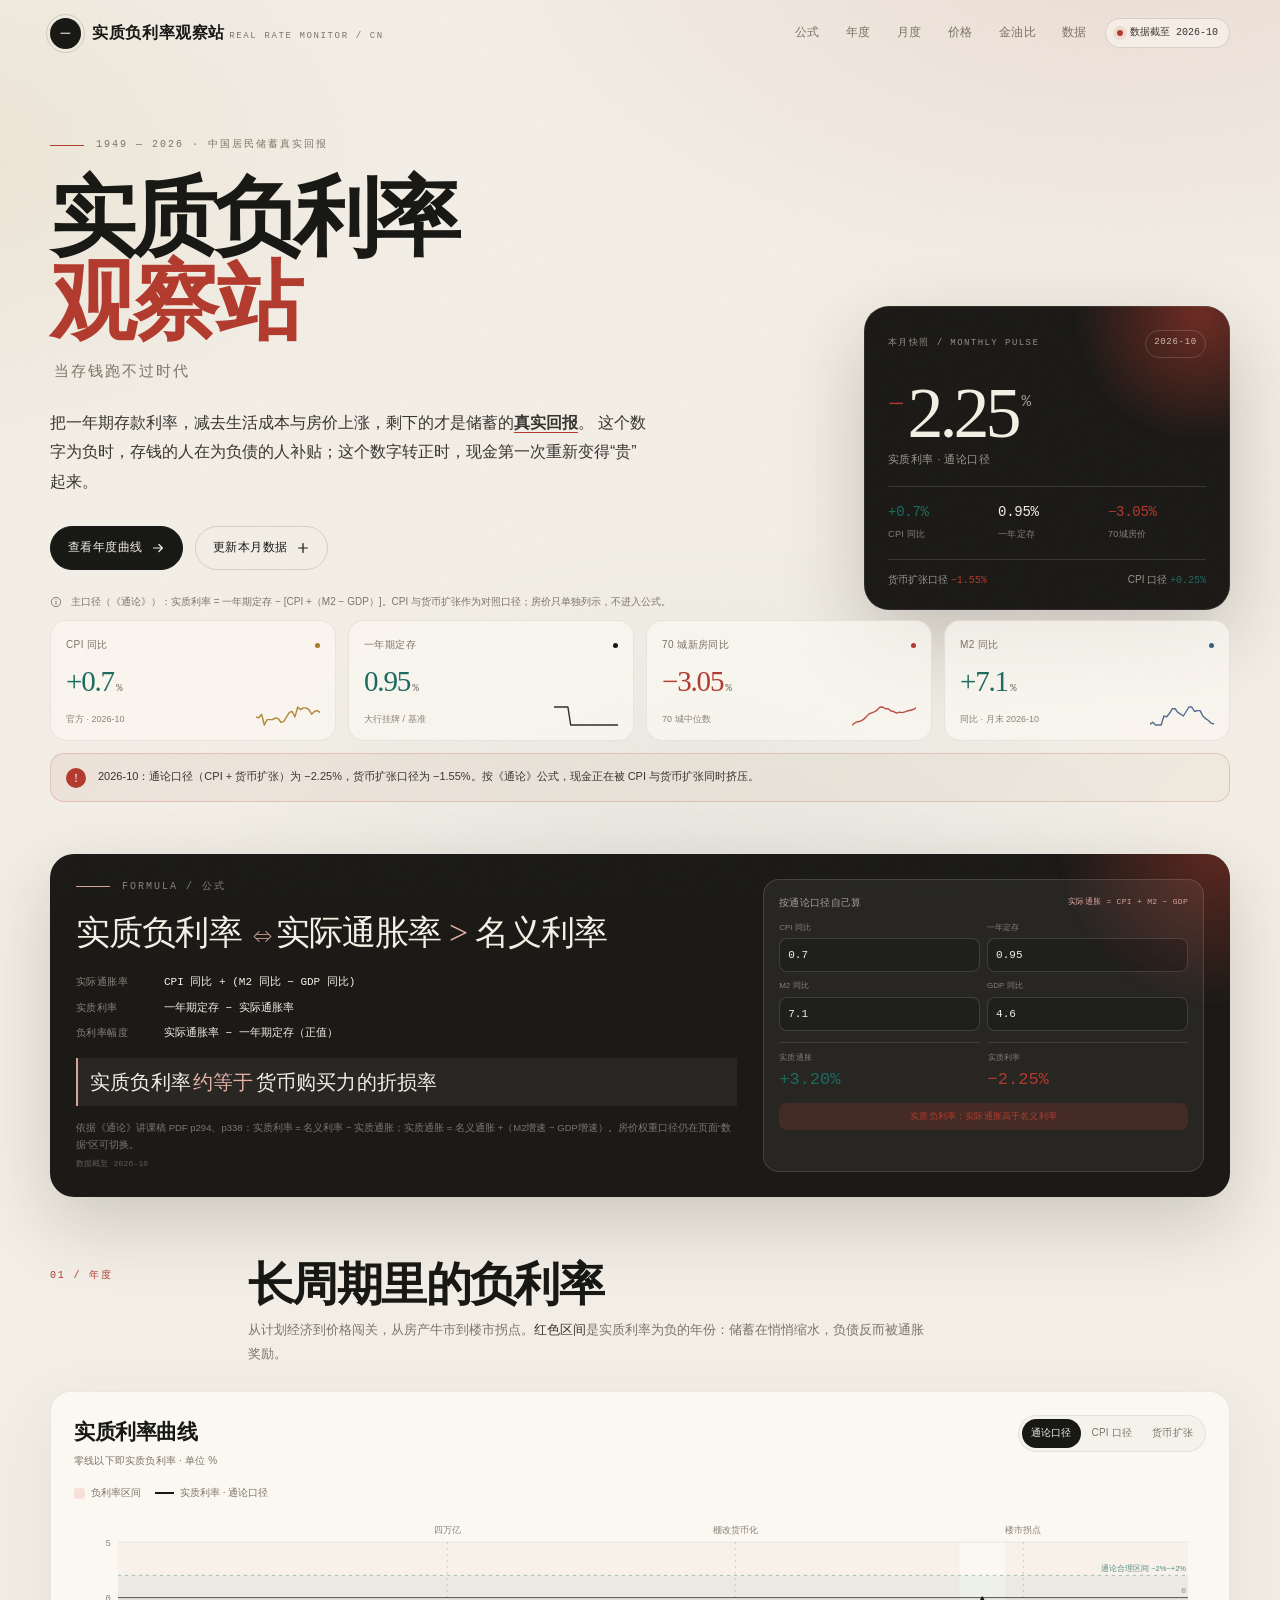
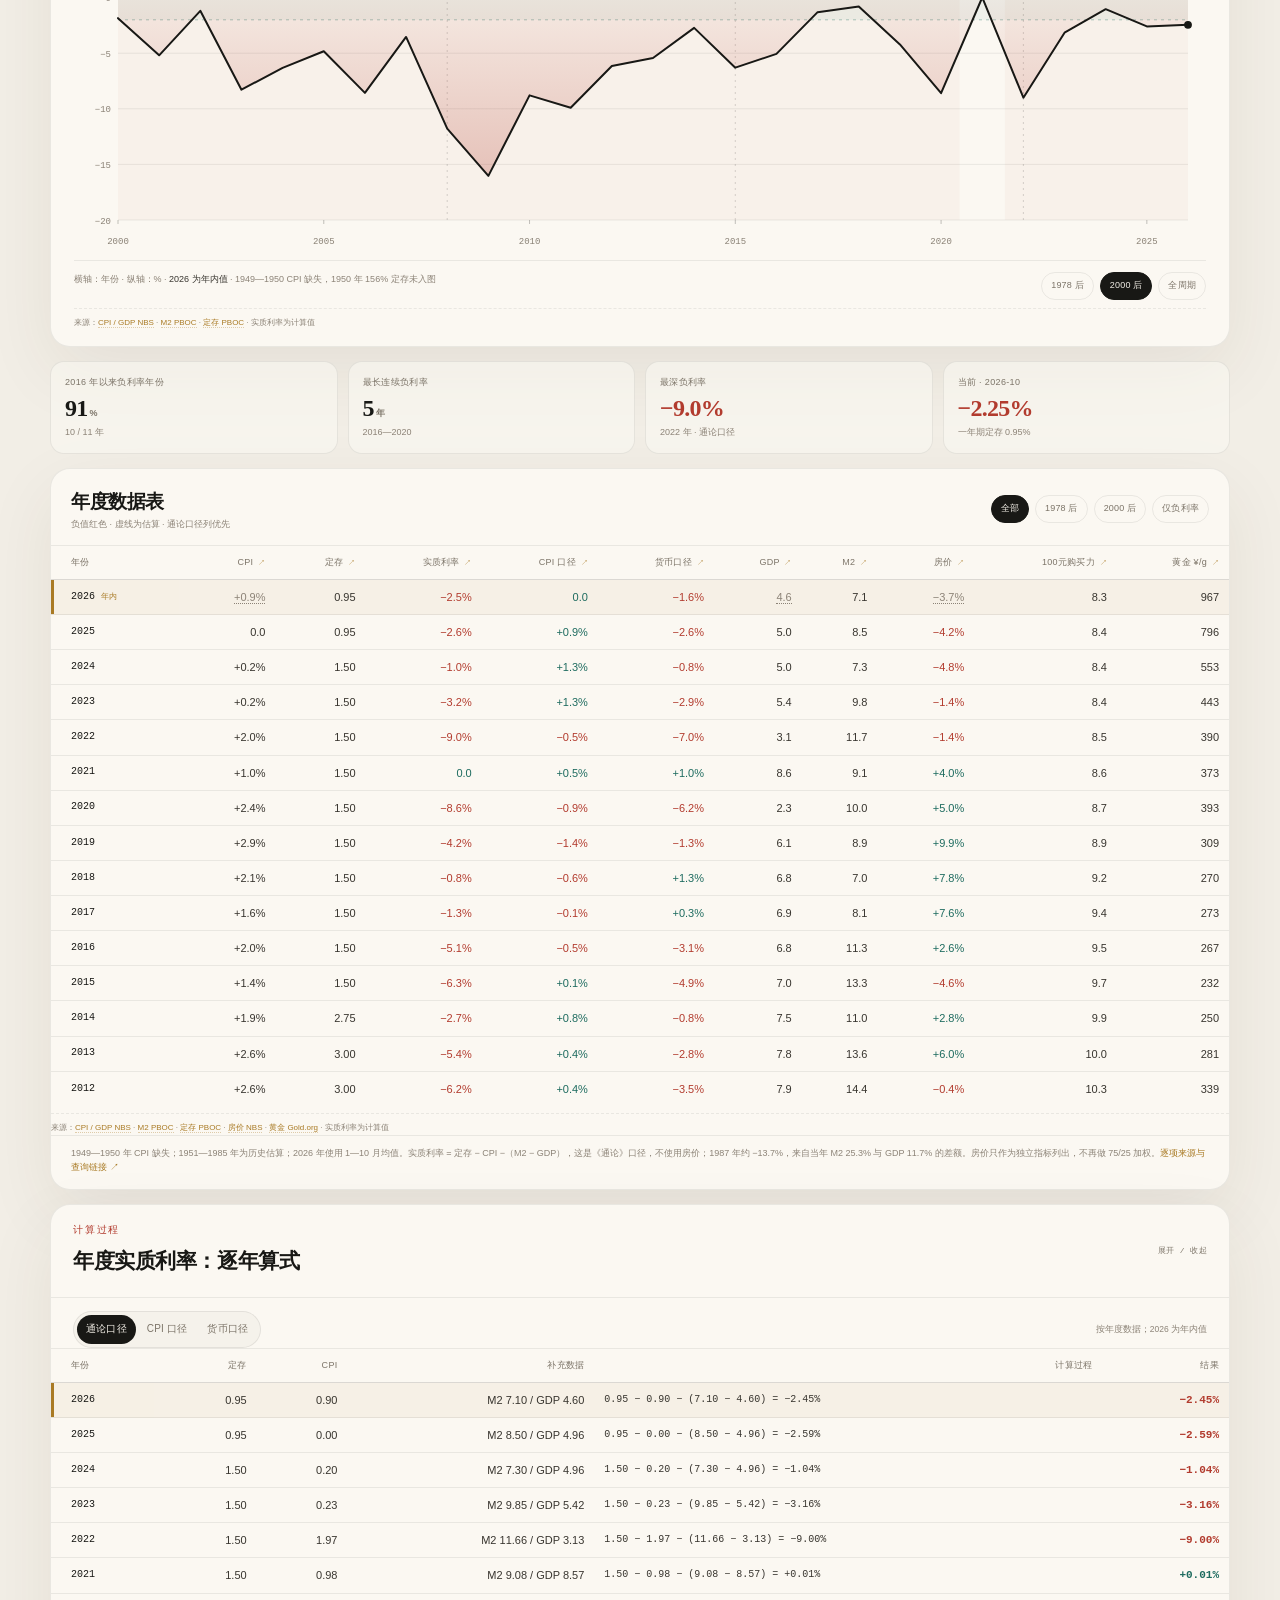
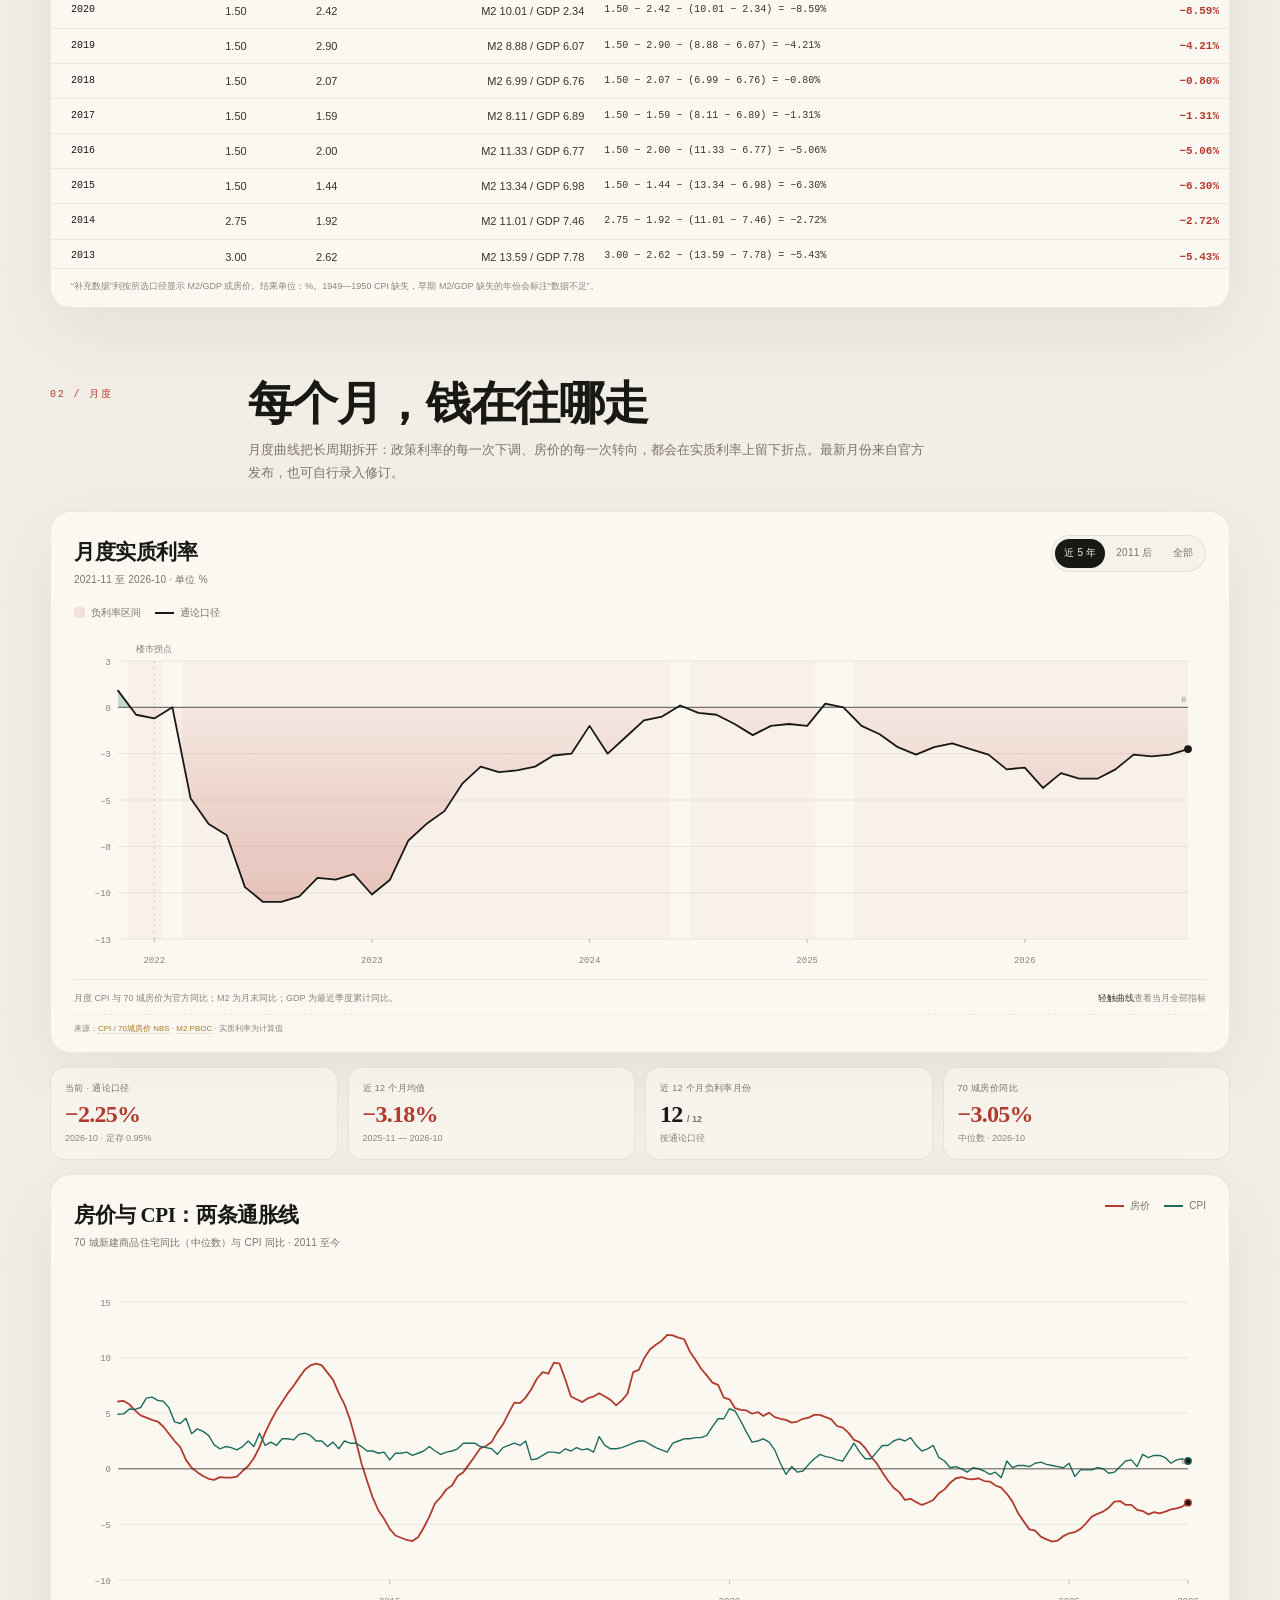
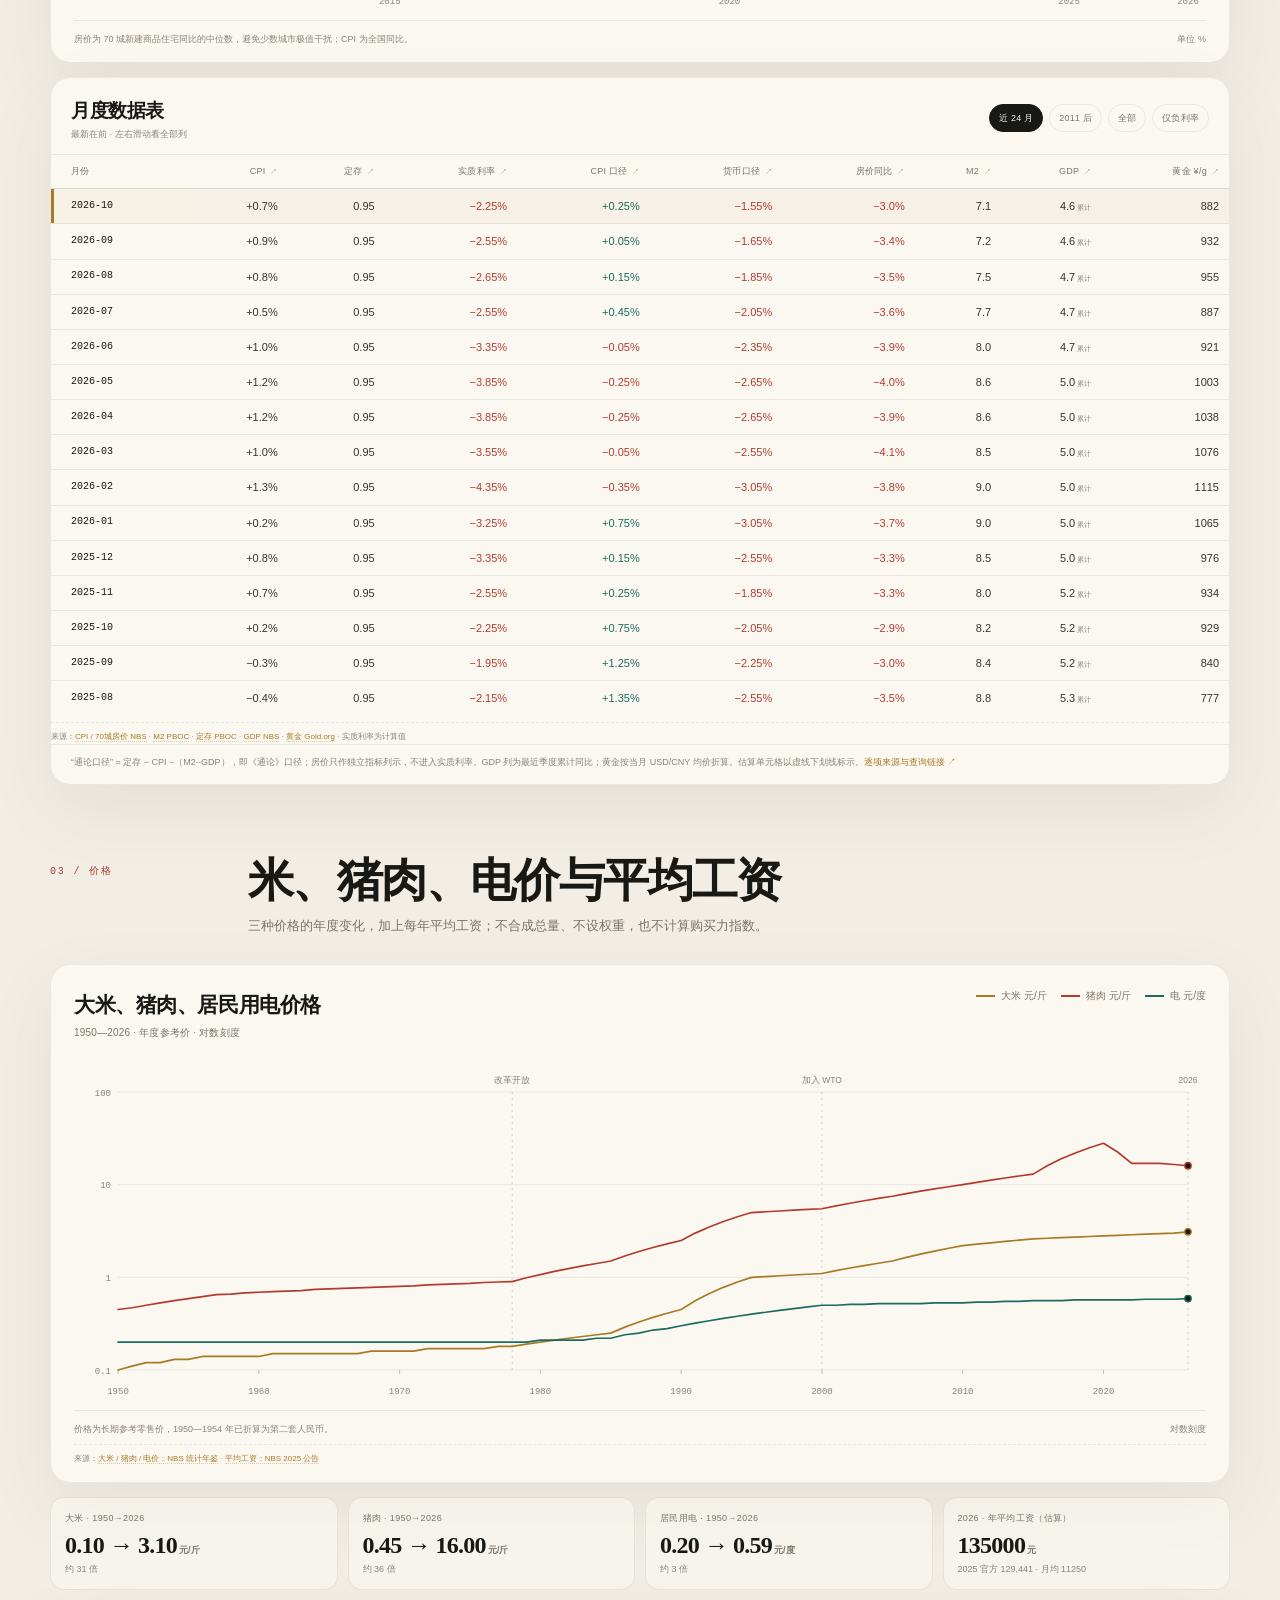
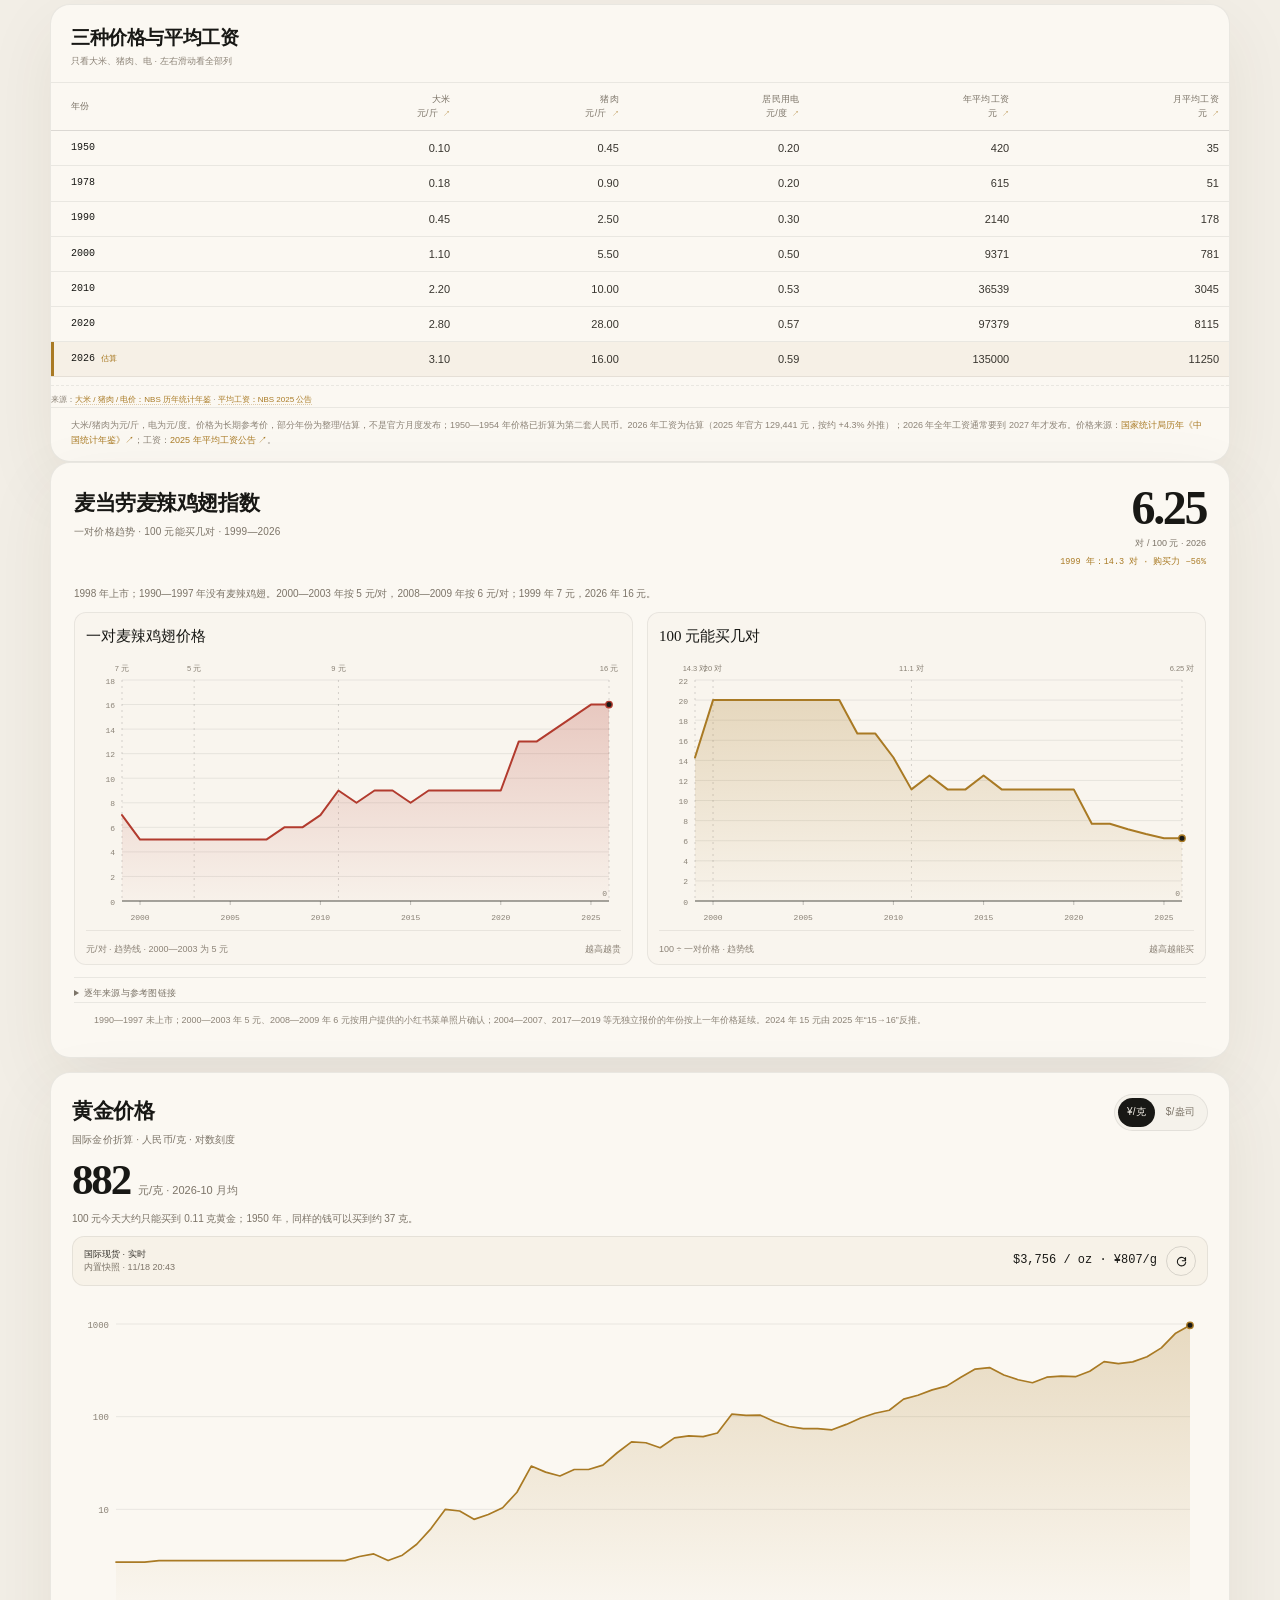
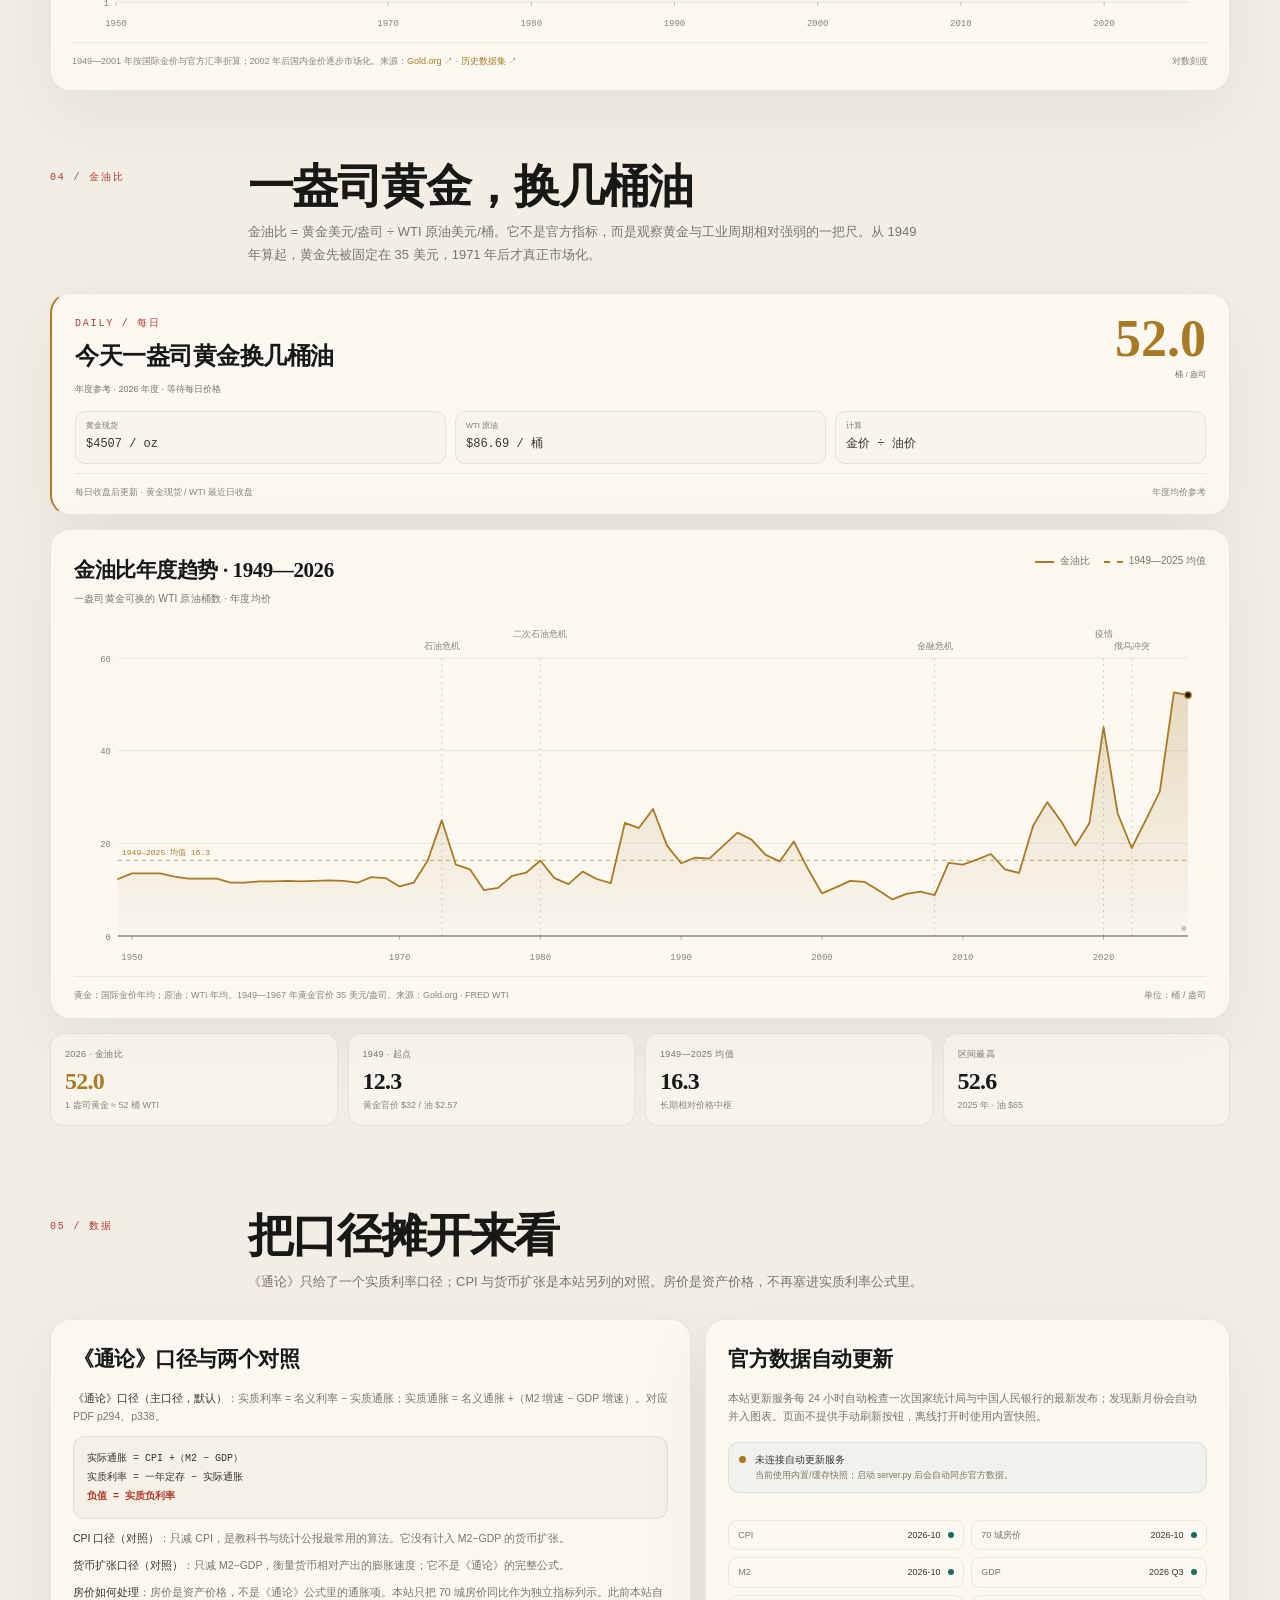
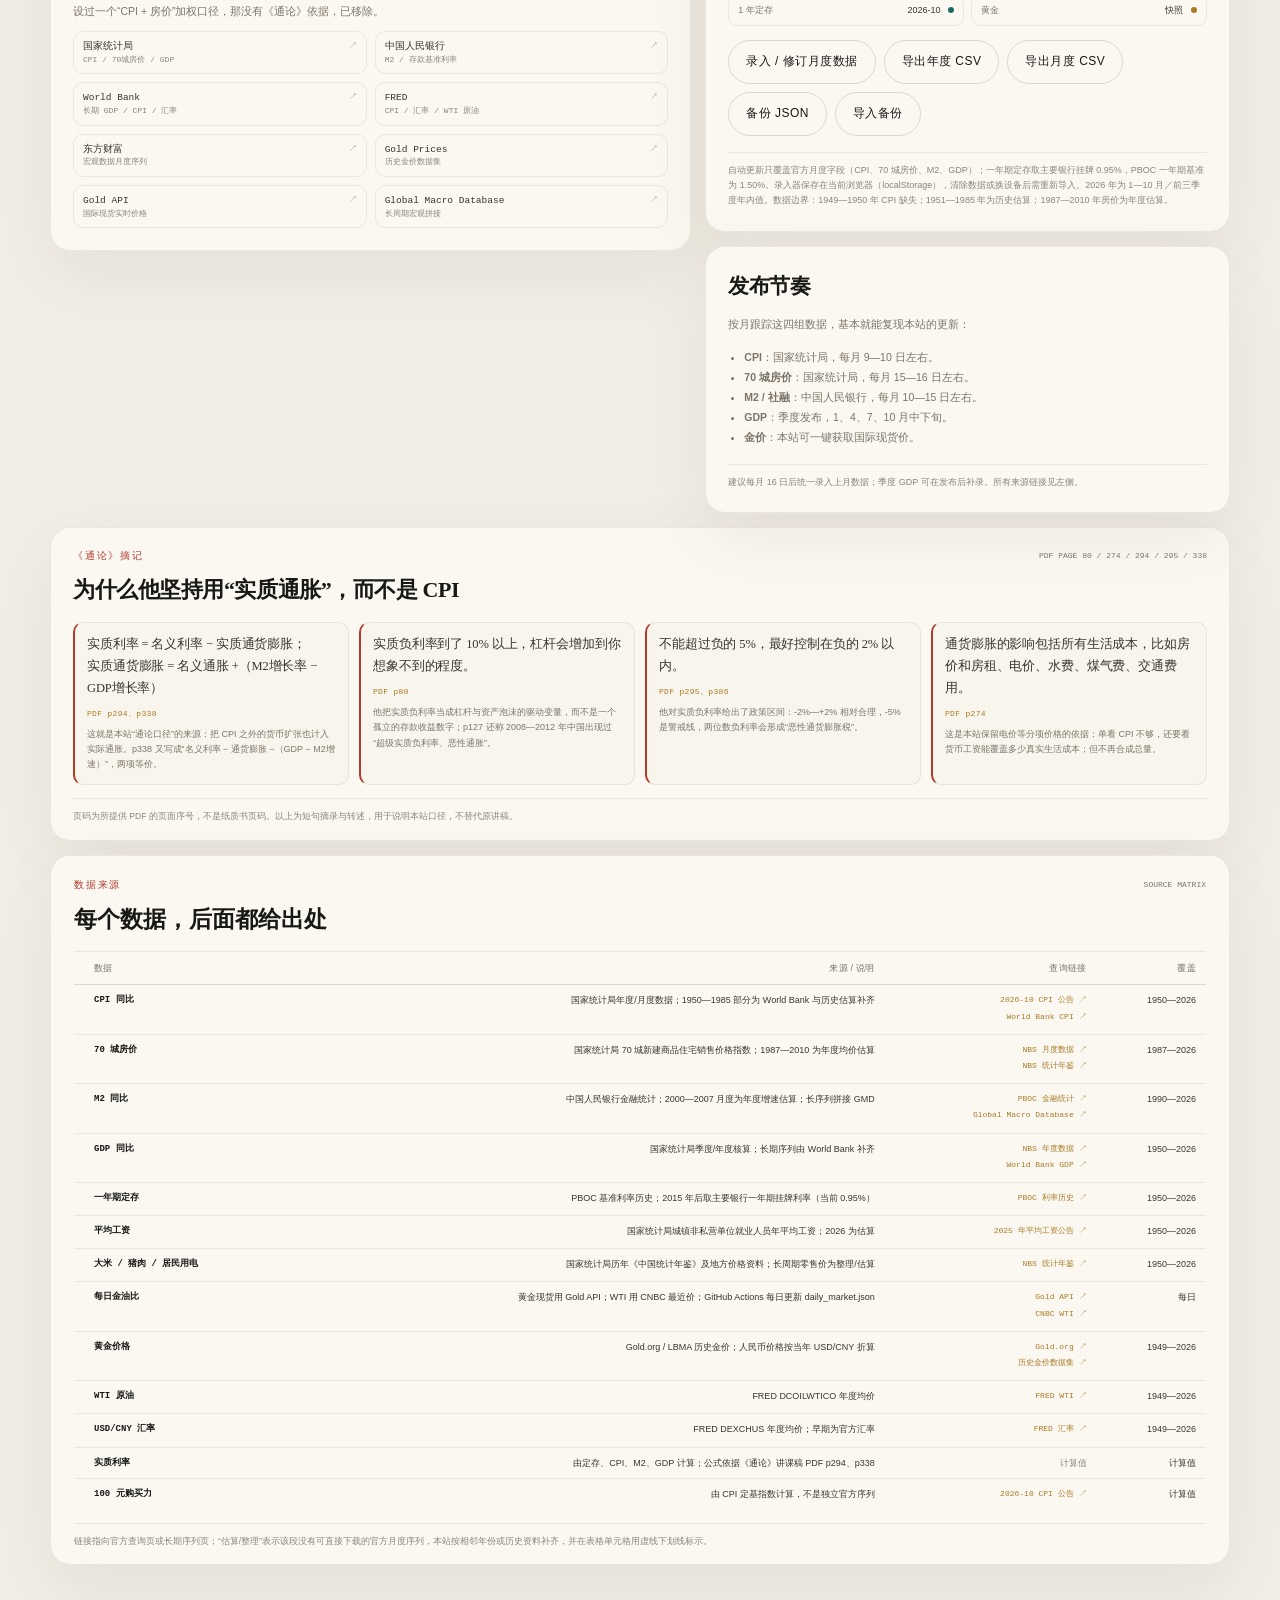
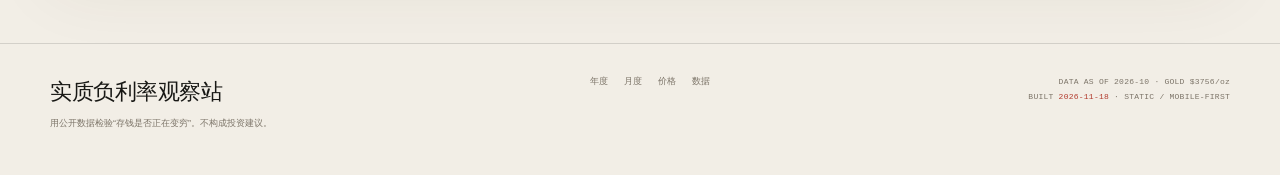
==== commit caf28ef6: "daily gold/oil via CNBC: index.html" ====
--- a/index.html
+++ b/index.html
@@ -707,6 +707,73 @@
 .sm-links a{font-family:var(--mono);font-size:7.5px;color:var(--gold);text-decoration:none;border-bottom:1px dotted rgba(169,122,36,.35)}
 .sm-links span{font-size:7.5px;color:var(--muted-2)}
 @media(max-width:700px){.source-full{display:none}.source-mobile{display:grid;gap:7px}}
+
+/* ---------- McDonald's wings index ---------- */
+.mcd-card{padding:23px 23px 16px;margin-bottom:14px}
+#mcdChart{min-height:280px}
+#mcdTableWrap table{min-width:760px}
+#mcdTableWrap td{font-size:9px;vertical-align:top}
+#mcdTableWrap td a{color:var(--gold);text-decoration:none;border-bottom:1px dotted rgba(169,122,36,.4)}
+#mcdTableWrap td a:hover{text-decoration:underline}
+.mcd-mobile{display:none;gap:7px}
+.mcd-mobile-card{border:1px solid var(--line-soft);border-radius:10px;padding:9px 10px;background:rgba(246,241,231,.45)}
+.mcd-mobile-card .mm-head{display:flex;justify-content:space-between;gap:8px;align-items:baseline}
+.mcd-mobile-card .mm-head b{font-family:var(--mono);font-size:10px}
+.mcd-mobile-card .mm-head span{font-family:var(--mono);font-size:10px;color:var(--ink)}
+.mcd-mobile-card p{font-size:8px;color:var(--muted);line-height:1.7;margin:4px 0 0}
+.mcd-mobile-card a{font-family:var(--mono);font-size:7.5px;color:var(--gold);text-decoration:none}
+@media(max-width:700px){
+  .mcd-card{padding:16px 14px 12px;border-radius:16px}
+  #mcdTableWrap{display:none}
+  .mcd-mobile{display:grid}
+  #mcdChart{min-height:260px}
+}
+#mcdTableWrap{max-height:520px;overflow:auto}
+.mcd-mobile{max-height:520px;overflow:auto}
+
+/* ---------- MCD reference photos ---------- */
+.mcd-gallery{display:grid;grid-template-columns:repeat(3,1fr);gap:10px;margin-top:14px}
+.mcd-gallery figure{margin:0;border:1px solid var(--line-soft);border-radius:10px;overflow:hidden;background:rgba(246,241,231,.45)}
+.mcd-gallery img{display:block;width:100%;height:220px;object-fit:cover}
+.mcd-gallery figcaption{font-size:8px;line-height:1.65;color:var(--muted);padding:8px 9px}
+.mcd-gallery figcaption b{color:var(--ink-2)}
+@media(max-width:700px){.mcd-gallery{grid-template-columns:1fr}.mcd-gallery img{height:auto;max-height:320px;object-fit:contain;background:#fff}}
+
+/* ---------- compact McD charts / sources ---------- */
+.mcd-charts{display:grid;grid-template-columns:1fr 1fr;gap:14px;margin-top:10px}
+.mcd-chart-box{border:1px solid var(--line-soft);border-radius:12px;padding:11px 11px 7px;background:rgba(246,241,231,.35)}
+.mcd-chart-title{font-family:var(--serif);font-size:15px;margin-bottom:4px}
+.mcd-chart-box .chart-foot{margin-top:2px}
+.mcd-source-details{margin-top:12px;border-top:1px solid var(--line-soft);padding-top:9px}
+.mcd-source-details summary{cursor:pointer;font-size:9px;color:var(--muted);font-family:var(--mono);letter-spacing:.03em}
+.mcd-source-list{display:grid;grid-template-columns:repeat(2,1fr);gap:2px 14px;margin-top:8px}
+.mcd-source-row{display:grid;grid-template-columns:36px 1fr;gap:5px;font-size:8px;line-height:1.7;border-bottom:1px dotted var(--line-soft);padding:2px 0}
+.mcd-source-row b{font-family:var(--mono);font-weight:500;color:var(--ink-2)}
+.mcd-source-row a{color:var(--gold);text-decoration:none}
+.mcd-source-row a:hover{text-decoration:underline}
+.mcd-source-row .imglink{color:var(--red);margin-left:4px}
+@media(max-width:700px){.mcd-charts{grid-template-columns:1fr}.mcd-source-list{grid-template-columns:1fr}#mcdPriceChart,#mcdHundredChart{min-height:250px}}
+
+/* ---------- daily gold/oil ratio ---------- */
+.daily-oil-card{padding:22px 23px 15px;margin-bottom:14px;border-left:2px solid var(--gold)}
+.daily-oil-head{display:flex;justify-content:space-between;gap:16px;align-items:flex-start}
+.daily-oil-head h3{font-family:var(--serif);font-size:24px;margin:0;letter-spacing:-.02em}
+.daily-oil-head p{font-size:9px;color:var(--muted);margin:5px 0 0}
+.daily-oil-big{text-align:right;flex:0 0 auto}
+.daily-oil-big b{font-family:var(--serif);font-size:52px;line-height:.9;color:var(--gold);font-variant-numeric:tabular-nums}
+.daily-oil-big span{display:block;font-size:8px;color:var(--muted);margin-top:4px}
+.daily-oil-grid{display:grid;grid-template-columns:repeat(3,1fr);gap:9px;margin-top:14px}
+.daily-oil-grid div{border:1px solid var(--line-soft);border-radius:10px;padding:8px 10px;background:rgba(246,241,231,.5)}
+.daily-oil-grid span{display:block;font-size:7.5px;color:var(--muted)}
+.daily-oil-grid b{display:block;font-family:var(--mono);font-size:12px;font-weight:500;margin-top:3px;color:var(--ink-2)}
+.daily-oil-card .chart-foot{margin-top:9px}
+@media(max-width:700px){
+  .daily-oil-card{padding:15px 14px 12px;border-radius:16px}
+  .daily-oil-head{flex-direction:column;gap:7px}
+  .daily-oil-big{text-align:left}
+  .daily-oil-big b{font-size:44px}
+  .daily-oil-grid{grid-template-columns:1fr 1fr;gap:6px}
+}
 
 </style>
 </head>
@@ -2300,7 +2367,7 @@
     const date = d && d.asOf ? d.asOf : (annual ? annual.year + ' 年度' : '—');
     $('#dailyRatioDate').textContent = live ? ('每日更新 · ' + date) : ('年度参考 · ' + date + ' · 等待每日价格');
     $('#dailyOilSrc').innerHTML = live
-      ? '<a href="https://www.gold.org/goldhub/data/gold-prices" target="_blank" rel="noopener noreferrer" style="color:var(--gold)">Gold.org</a> · <a href="https://fred.stlouisfed.org/series/DCOILWTICO" target="_blank" rel="noopener noreferrer" style="color:var(--gold)">FRED WTI</a>'
+      ? '<a href="https://gold-api.com/" target="_blank" rel="noopener noreferrer" style="color:var(--gold)">Gold API</a> · <a href="https://www.cnbc.com/quotes/@CL.1" target="_blank" rel="noopener noreferrer" style="color:var(--gold)">CNBC WTI</a>'
       : '年度均价参考';
   }
 
@@ -2416,7 +2483,7 @@
       ['一年期定存', 'PBOC 基准利率历史；2015 年后取主要银行一年期挂牌利率（当前 0.95%）', [['PBOC 利率历史', 'http://www.pbc.gov.cn/zhengcehuobisi/125207/125213/125440/125838/125888/index.html']], '1950—2026'],
       ['平均工资', '国家统计局城镇非私营单位就业人员年平均工资；2026 为估算', [['2025 年平均工资公告', 'https://www.stats.gov.cn/sj/zxfb/202605/t20260515_1963707.html']], '1950—2026'],
       ['大米 / 猪肉 / 居民用电', '国家统计局历年《中国统计年鉴》及地方价格资料；长周期零售价为整理/估算', [['NBS 统计年鉴', 'https://www.stats.gov.cn/sj/ndsj/']], '1950—2026'],
-      ['每日金油比', '黄金现货用 Gold API；WTI 用 FRED / Yahoo 最近日收盘；GitHub Actions 每日更新 daily_market.json', [['Gold API', 'https://gold-api.com/'], ['FRED WTI', 'https://fred.stlouisfed.org/series/DCOILWTICO']], '每日'],
+      ['每日金油比', '黄金现货用 Gold API；WTI 用 CNBC 最近价；GitHub Actions 每日更新 daily_market.json', [['Gold API', 'https://gold-api.com/'], ['CNBC WTI', 'https://www.cnbc.com/quotes/@CL.1']], '每日'],
       ['黄金价格', 'Gold.org / LBMA 历史金价；人民币价格按当年 USD/CNY 折算', [['Gold.org', 'https://www.gold.org/goldhub/data/gold-prices'], ['历史金价数据集', 'https://github.com/datasets/gold-prices']], '1949—2026'],
       ['WTI 原油', 'FRED DCOILWTICO 年度均价', [['FRED WTI', 'https://fred.stlouisfed.org/series/DCOILWTICO']], '1949—2026'],
       ['USD/CNY 汇率', 'FRED DEXCHUS 年度均价；早期为官方汇率', [['FRED 汇率', 'https://fred.stlouisfed.org/series/DEXCHUS']], '1949—2026'],
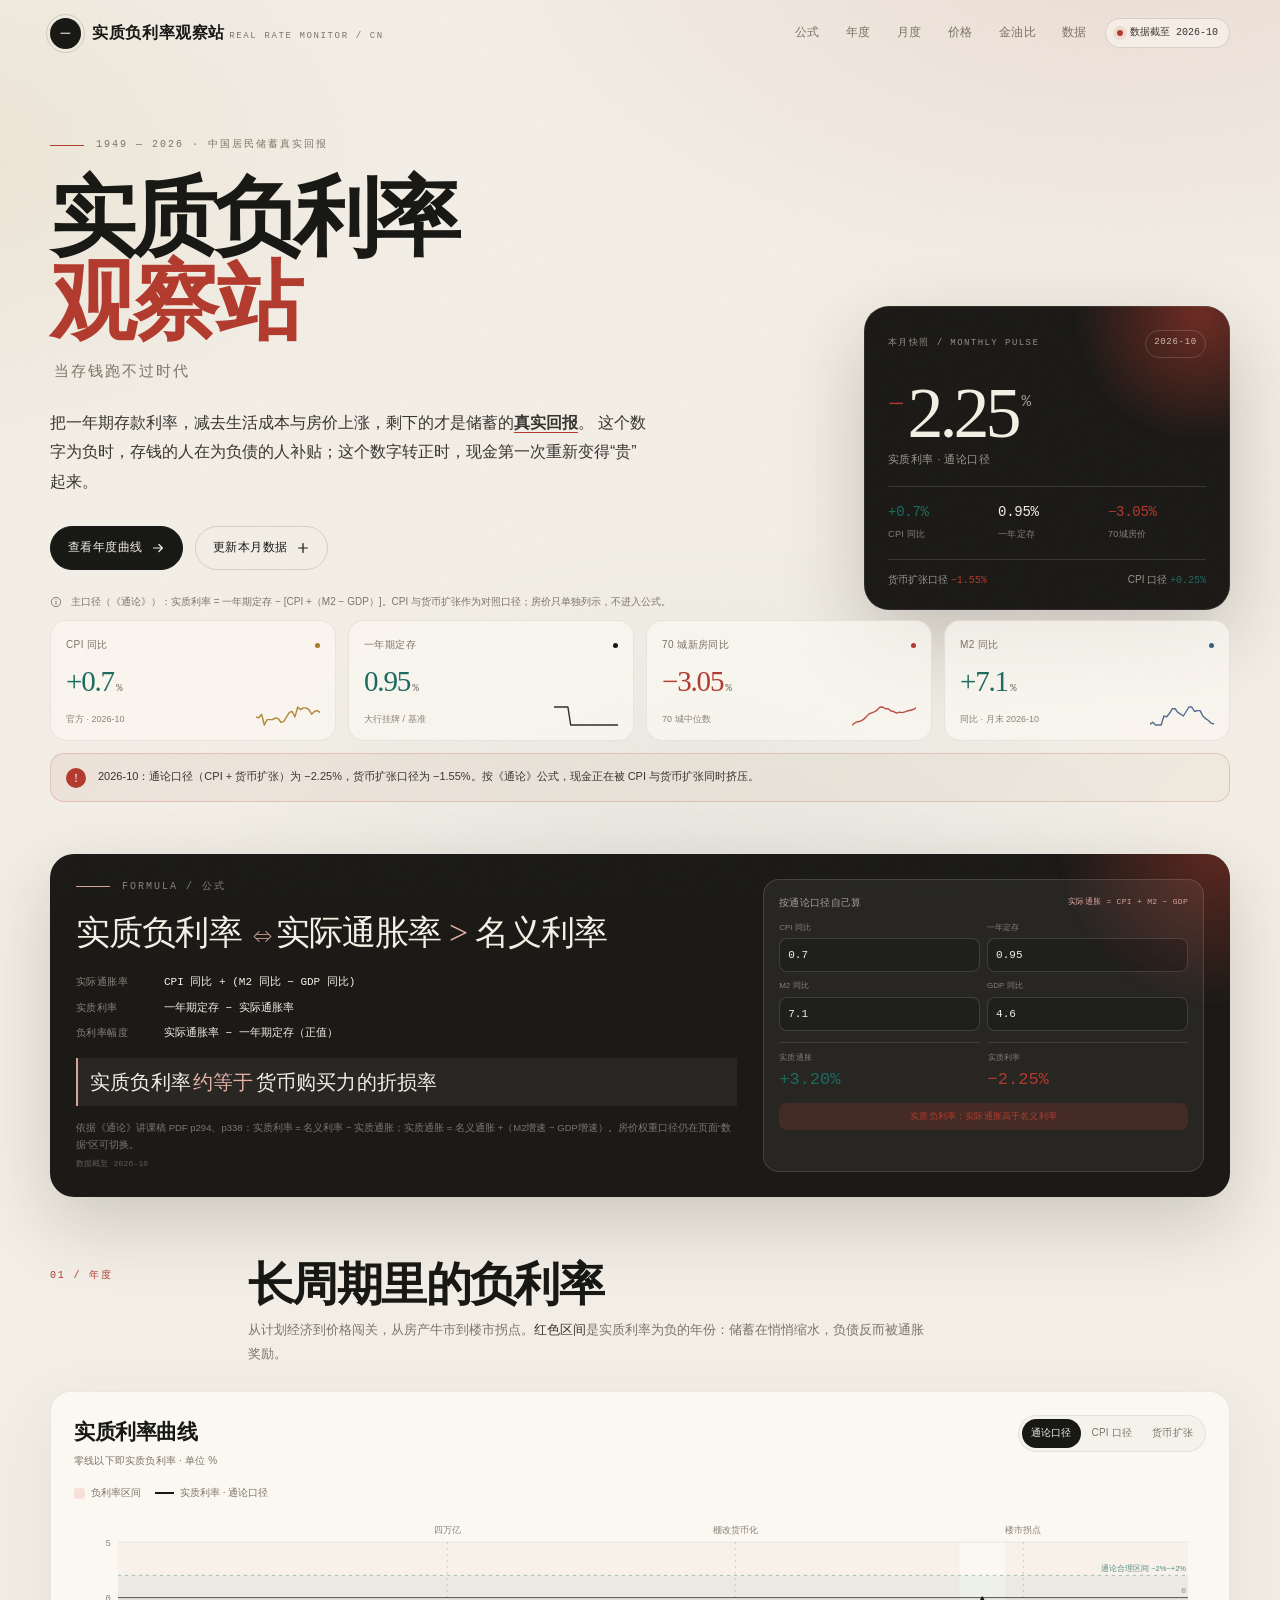
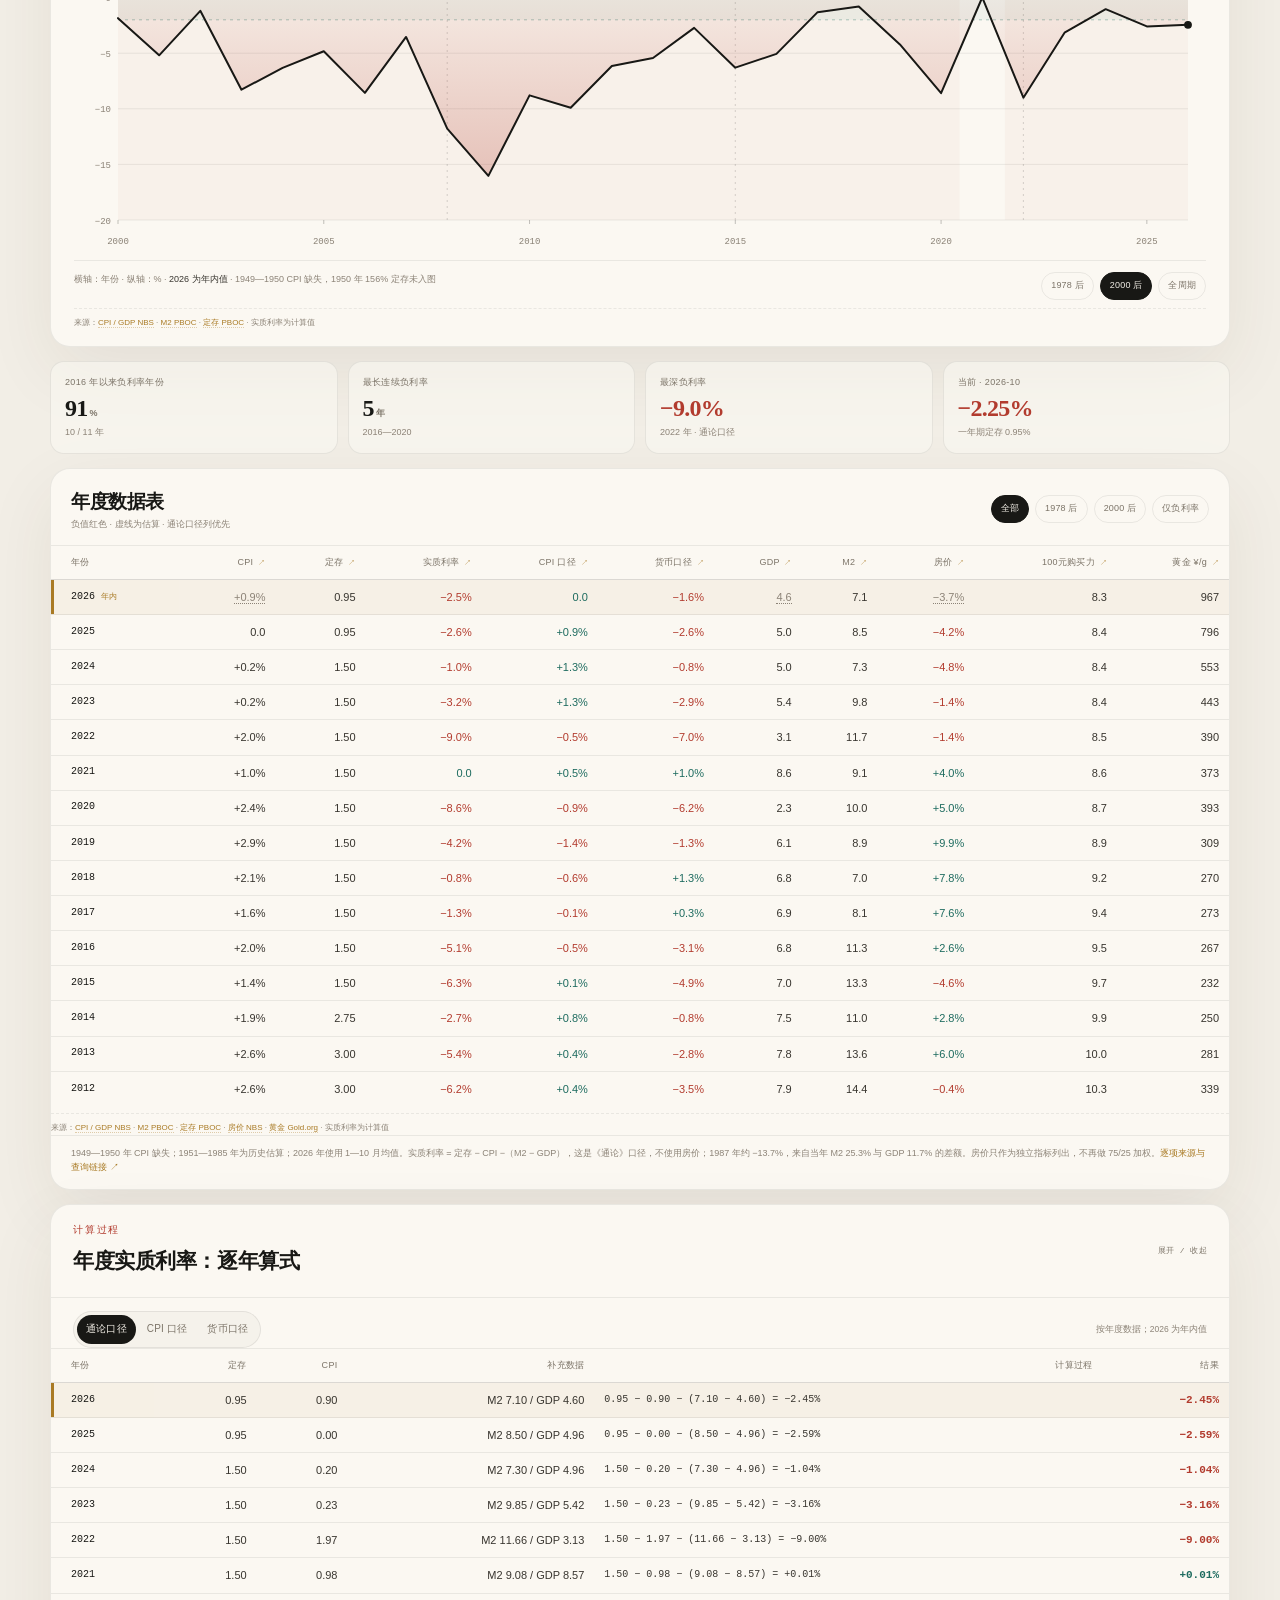
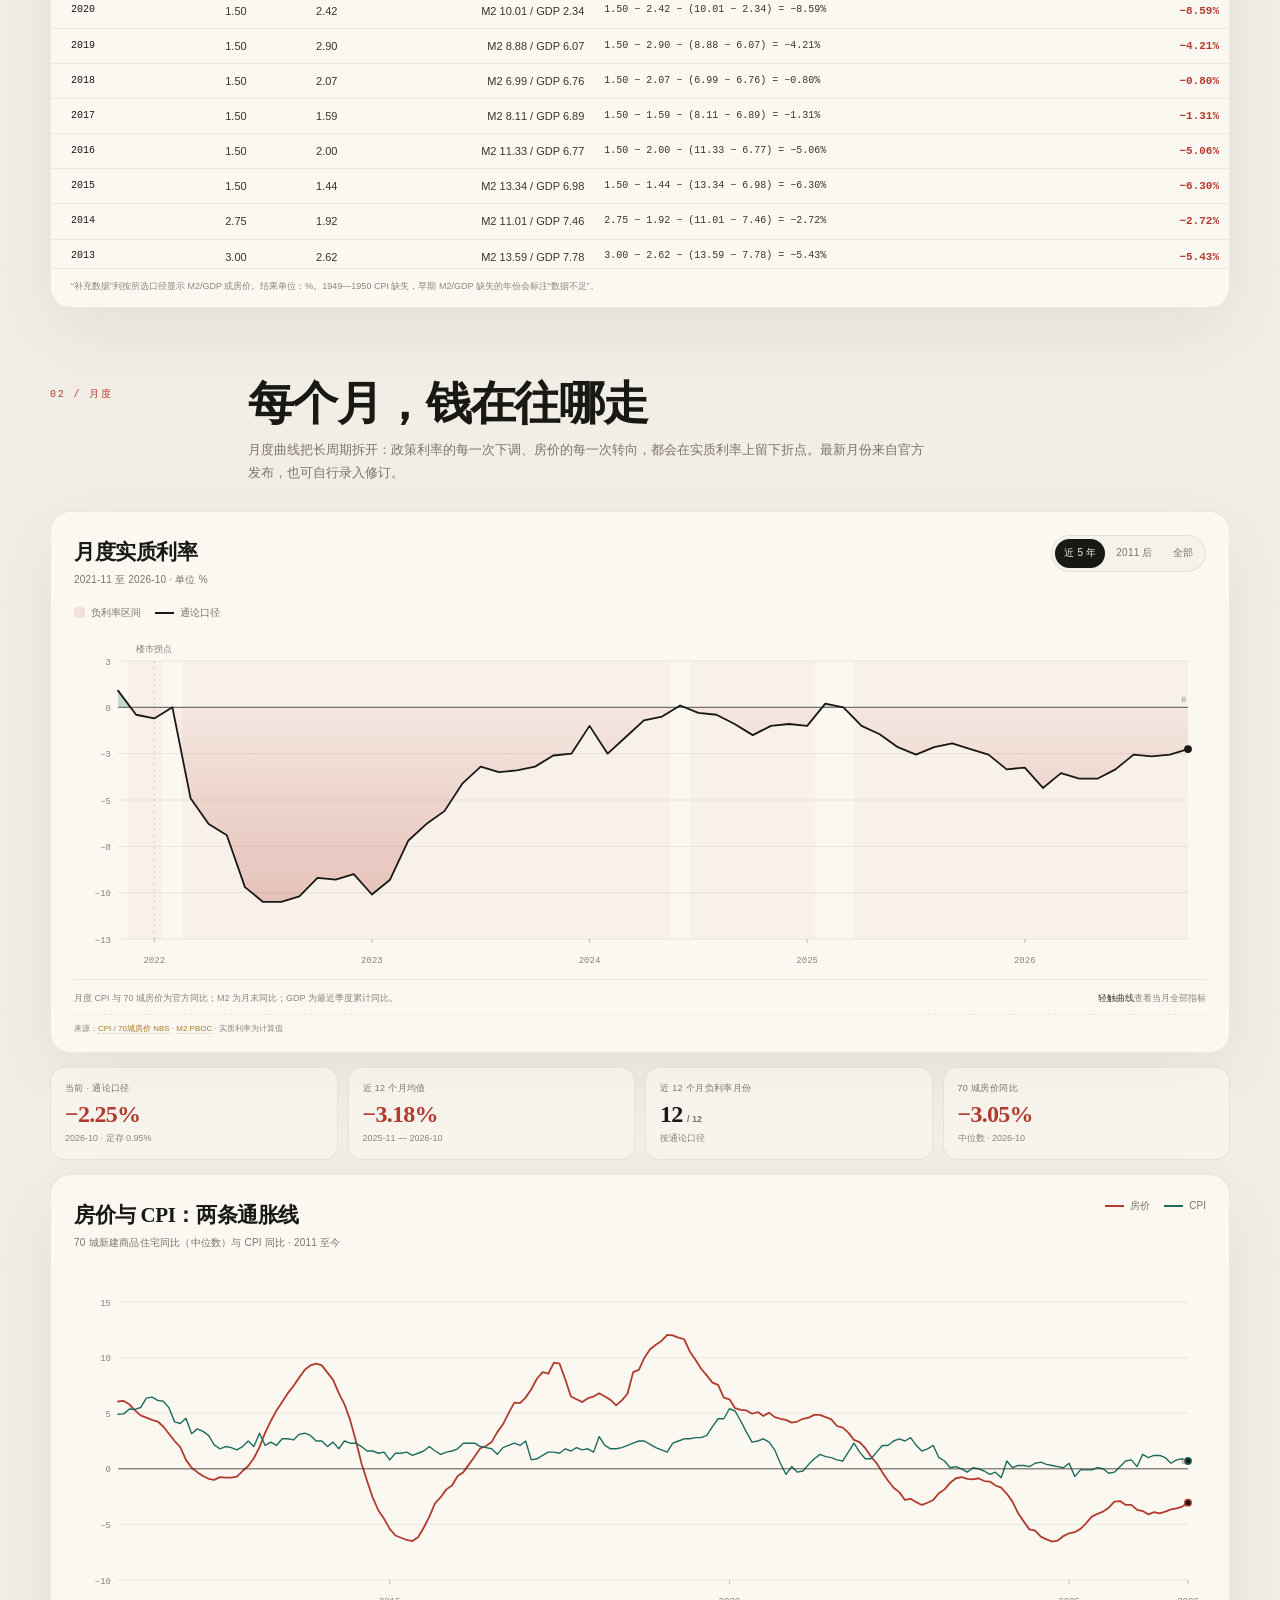
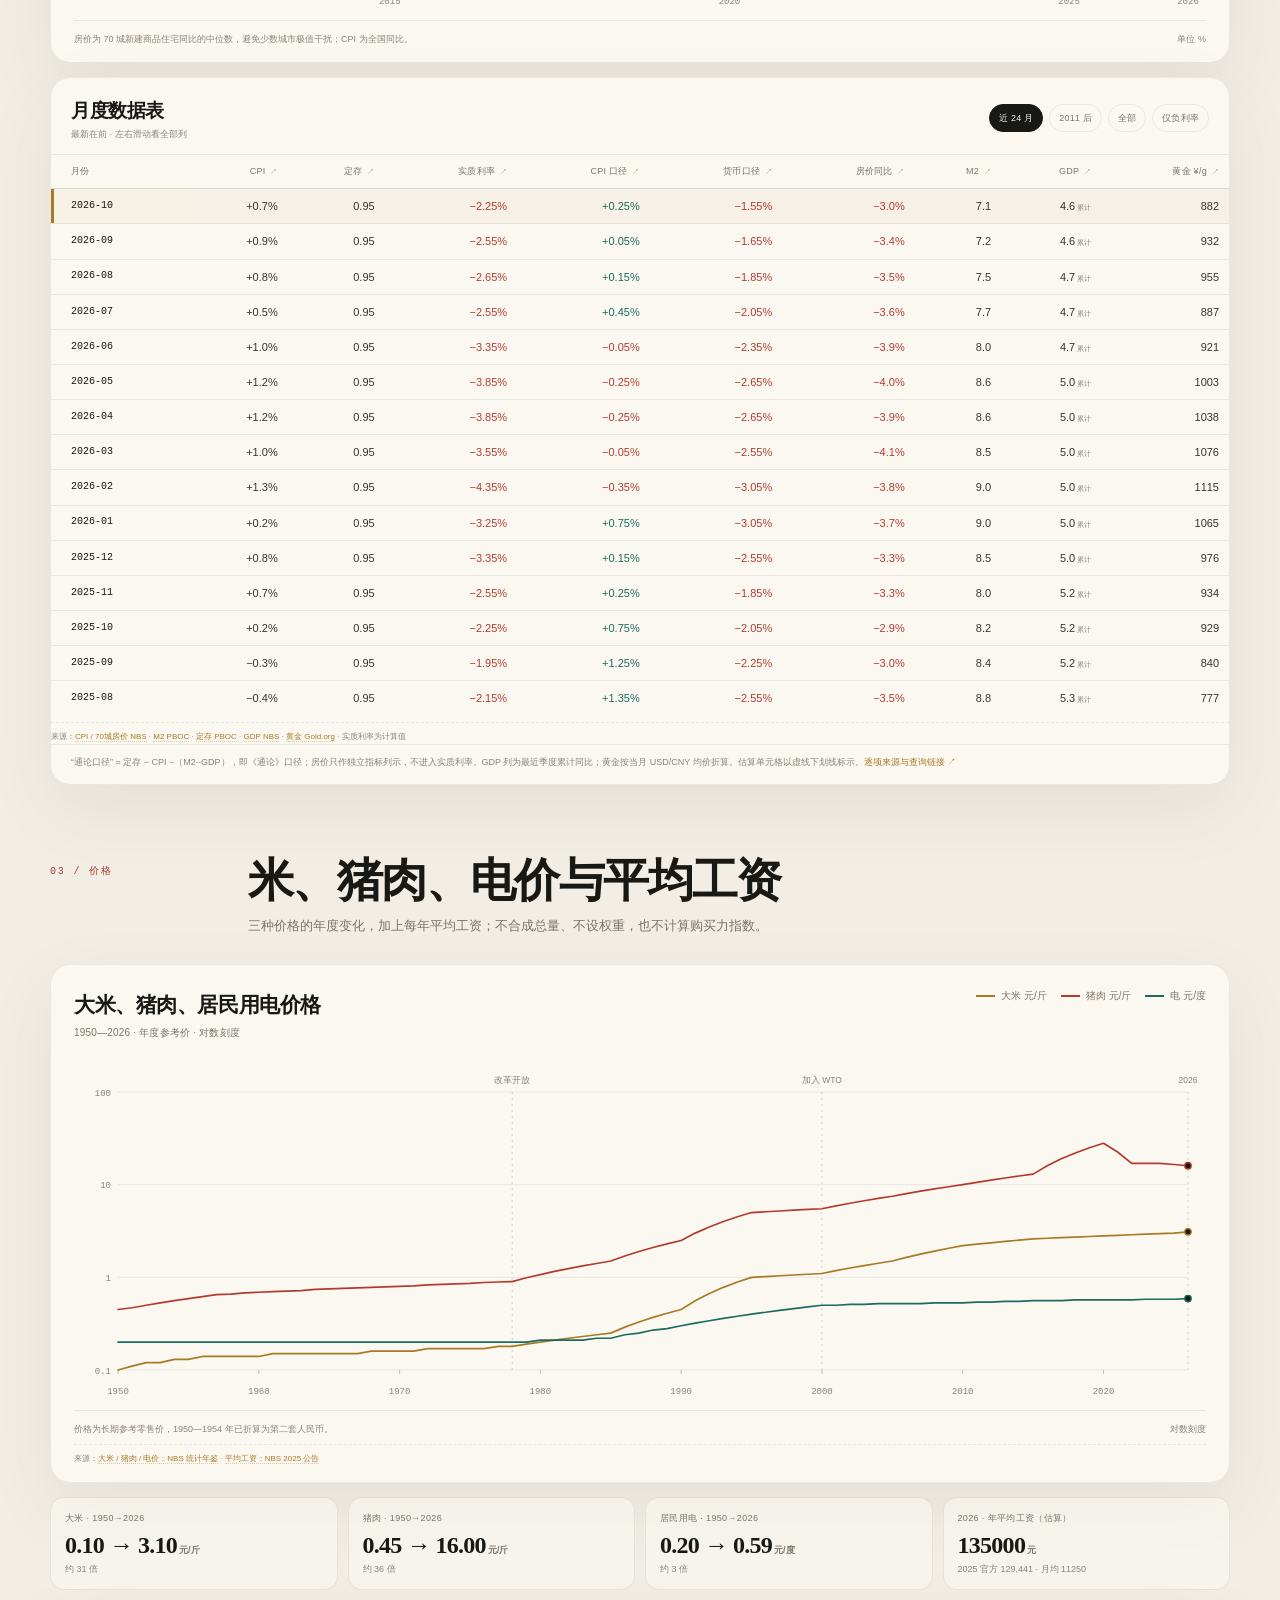
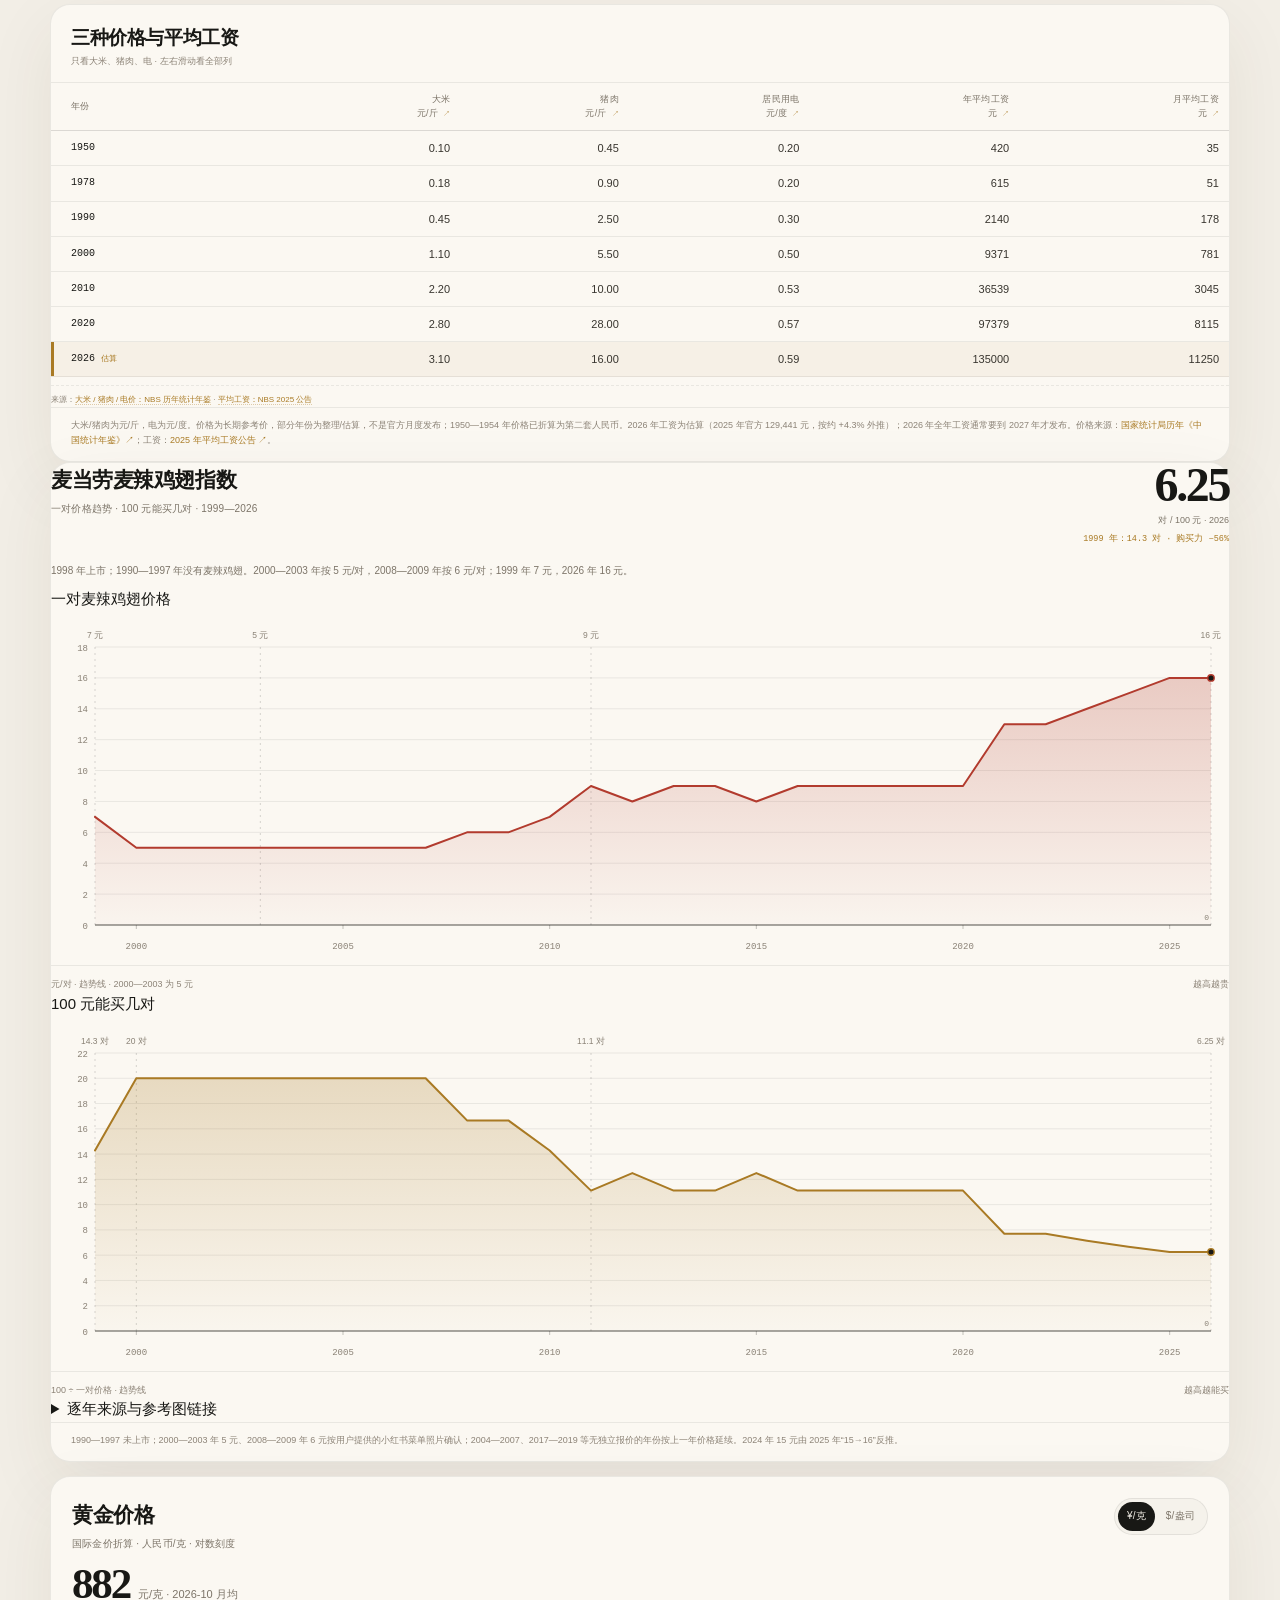
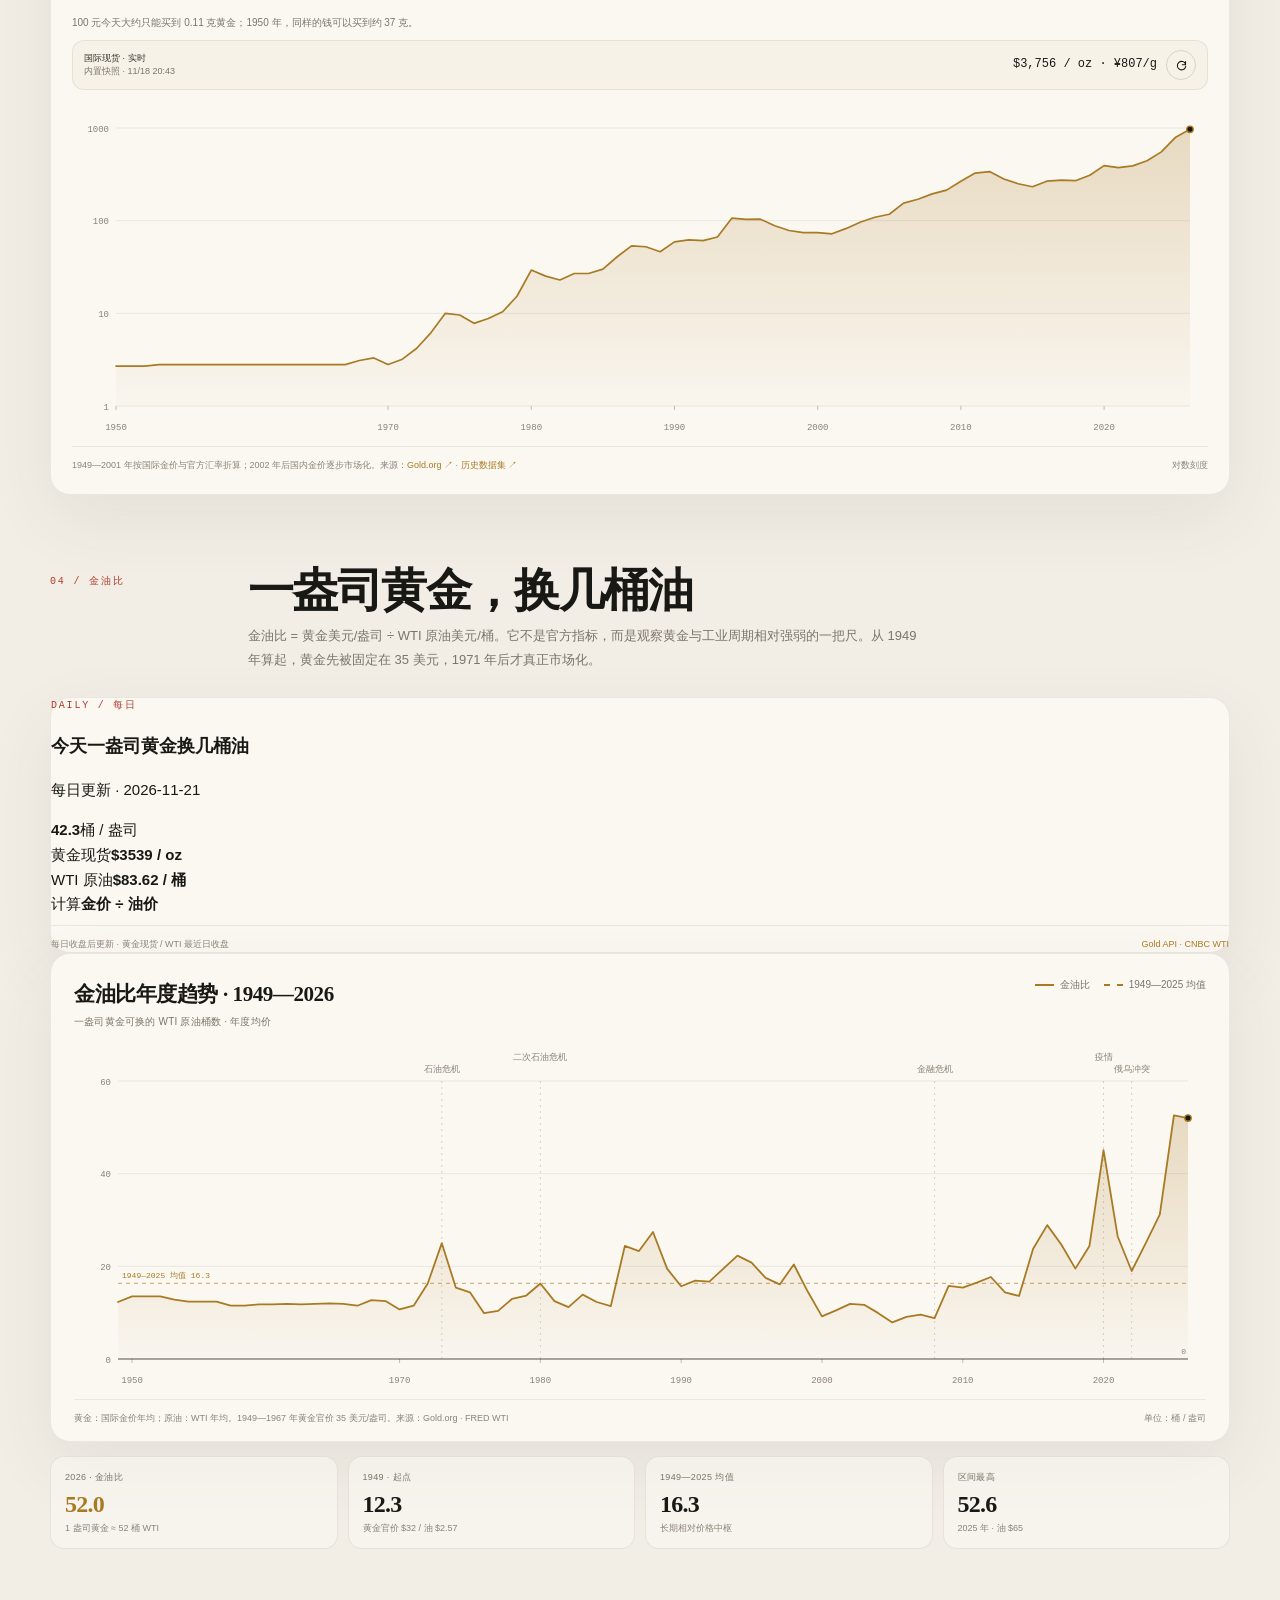
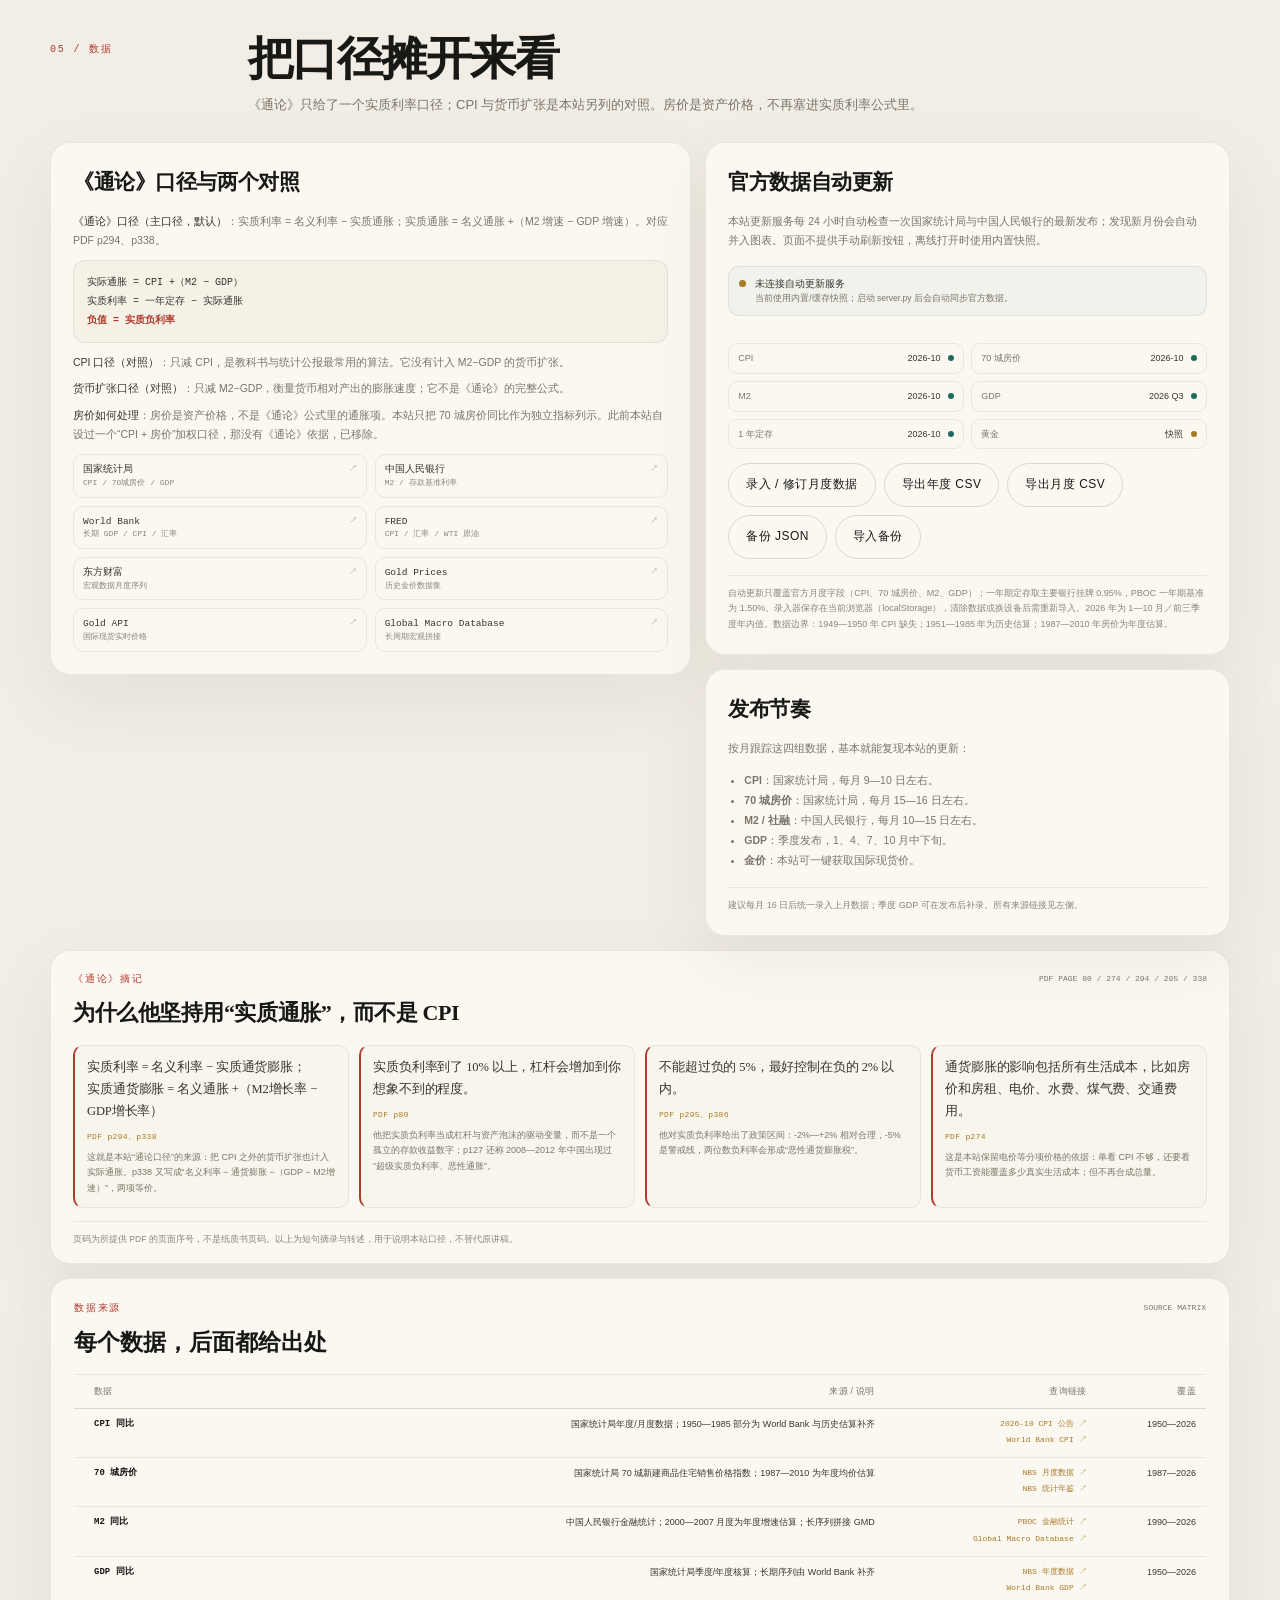
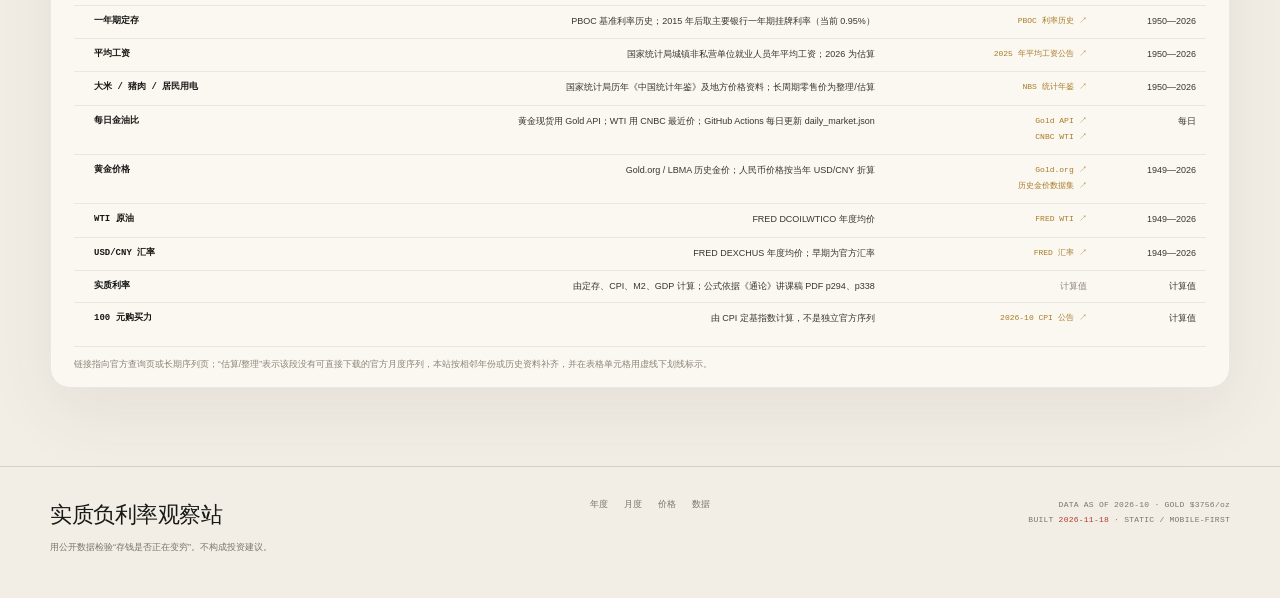
==== commit c2cb011d: "chore: update data 2026-11-21" ====
--- a/index.html
+++ b/index.html
@@ -707,73 +707,6 @@
 .sm-links a{font-family:var(--mono);font-size:7.5px;color:var(--gold);text-decoration:none;border-bottom:1px dotted rgba(169,122,36,.35)}
 .sm-links span{font-size:7.5px;color:var(--muted-2)}
 @media(max-width:700px){.source-full{display:none}.source-mobile{display:grid;gap:7px}}
-
-/* ---------- McDonald's wings index ---------- */
-.mcd-card{padding:23px 23px 16px;margin-bottom:14px}
-#mcdChart{min-height:280px}
-#mcdTableWrap table{min-width:760px}
-#mcdTableWrap td{font-size:9px;vertical-align:top}
-#mcdTableWrap td a{color:var(--gold);text-decoration:none;border-bottom:1px dotted rgba(169,122,36,.4)}
-#mcdTableWrap td a:hover{text-decoration:underline}
-.mcd-mobile{display:none;gap:7px}
-.mcd-mobile-card{border:1px solid var(--line-soft);border-radius:10px;padding:9px 10px;background:rgba(246,241,231,.45)}
-.mcd-mobile-card .mm-head{display:flex;justify-content:space-between;gap:8px;align-items:baseline}
-.mcd-mobile-card .mm-head b{font-family:var(--mono);font-size:10px}
-.mcd-mobile-card .mm-head span{font-family:var(--mono);font-size:10px;color:var(--ink)}
-.mcd-mobile-card p{font-size:8px;color:var(--muted);line-height:1.7;margin:4px 0 0}
-.mcd-mobile-card a{font-family:var(--mono);font-size:7.5px;color:var(--gold);text-decoration:none}
-@media(max-width:700px){
-  .mcd-card{padding:16px 14px 12px;border-radius:16px}
-  #mcdTableWrap{display:none}
-  .mcd-mobile{display:grid}
-  #mcdChart{min-height:260px}
-}
-#mcdTableWrap{max-height:520px;overflow:auto}
-.mcd-mobile{max-height:520px;overflow:auto}
-
-/* ---------- MCD reference photos ---------- */
-.mcd-gallery{display:grid;grid-template-columns:repeat(3,1fr);gap:10px;margin-top:14px}
-.mcd-gallery figure{margin:0;border:1px solid var(--line-soft);border-radius:10px;overflow:hidden;background:rgba(246,241,231,.45)}
-.mcd-gallery img{display:block;width:100%;height:220px;object-fit:cover}
-.mcd-gallery figcaption{font-size:8px;line-height:1.65;color:var(--muted);padding:8px 9px}
-.mcd-gallery figcaption b{color:var(--ink-2)}
-@media(max-width:700px){.mcd-gallery{grid-template-columns:1fr}.mcd-gallery img{height:auto;max-height:320px;object-fit:contain;background:#fff}}
-
-/* ---------- compact McD charts / sources ---------- */
-.mcd-charts{display:grid;grid-template-columns:1fr 1fr;gap:14px;margin-top:10px}
-.mcd-chart-box{border:1px solid var(--line-soft);border-radius:12px;padding:11px 11px 7px;background:rgba(246,241,231,.35)}
-.mcd-chart-title{font-family:var(--serif);font-size:15px;margin-bottom:4px}
-.mcd-chart-box .chart-foot{margin-top:2px}
-.mcd-source-details{margin-top:12px;border-top:1px solid var(--line-soft);padding-top:9px}
-.mcd-source-details summary{cursor:pointer;font-size:9px;color:var(--muted);font-family:var(--mono);letter-spacing:.03em}
-.mcd-source-list{display:grid;grid-template-columns:repeat(2,1fr);gap:2px 14px;margin-top:8px}
-.mcd-source-row{display:grid;grid-template-columns:36px 1fr;gap:5px;font-size:8px;line-height:1.7;border-bottom:1px dotted var(--line-soft);padding:2px 0}
-.mcd-source-row b{font-family:var(--mono);font-weight:500;color:var(--ink-2)}
-.mcd-source-row a{color:var(--gold);text-decoration:none}
-.mcd-source-row a:hover{text-decoration:underline}
-.mcd-source-row .imglink{color:var(--red);margin-left:4px}
-@media(max-width:700px){.mcd-charts{grid-template-columns:1fr}.mcd-source-list{grid-template-columns:1fr}#mcdPriceChart,#mcdHundredChart{min-height:250px}}
-
-/* ---------- daily gold/oil ratio ---------- */
-.daily-oil-card{padding:22px 23px 15px;margin-bottom:14px;border-left:2px solid var(--gold)}
-.daily-oil-head{display:flex;justify-content:space-between;gap:16px;align-items:flex-start}
-.daily-oil-head h3{font-family:var(--serif);font-size:24px;margin:0;letter-spacing:-.02em}
-.daily-oil-head p{font-size:9px;color:var(--muted);margin:5px 0 0}
-.daily-oil-big{text-align:right;flex:0 0 auto}
-.daily-oil-big b{font-family:var(--serif);font-size:52px;line-height:.9;color:var(--gold);font-variant-numeric:tabular-nums}
-.daily-oil-big span{display:block;font-size:8px;color:var(--muted);margin-top:4px}
-.daily-oil-grid{display:grid;grid-template-columns:repeat(3,1fr);gap:9px;margin-top:14px}
-.daily-oil-grid div{border:1px solid var(--line-soft);border-radius:10px;padding:8px 10px;background:rgba(246,241,231,.5)}
-.daily-oil-grid span{display:block;font-size:7.5px;color:var(--muted)}
-.daily-oil-grid b{display:block;font-family:var(--mono);font-size:12px;font-weight:500;margin-top:3px;color:var(--ink-2)}
-.daily-oil-card .chart-foot{margin-top:9px}
-@media(max-width:700px){
-  .daily-oil-card{padding:15px 14px 12px;border-radius:16px}
-  .daily-oil-head{flex-direction:column;gap:7px}
-  .daily-oil-big{text-align:left}
-  .daily-oil-big b{font-size:44px}
-  .daily-oil-grid{grid-template-columns:1fr 1fr;gap:6px}
-}
 
 </style>
 </head>
